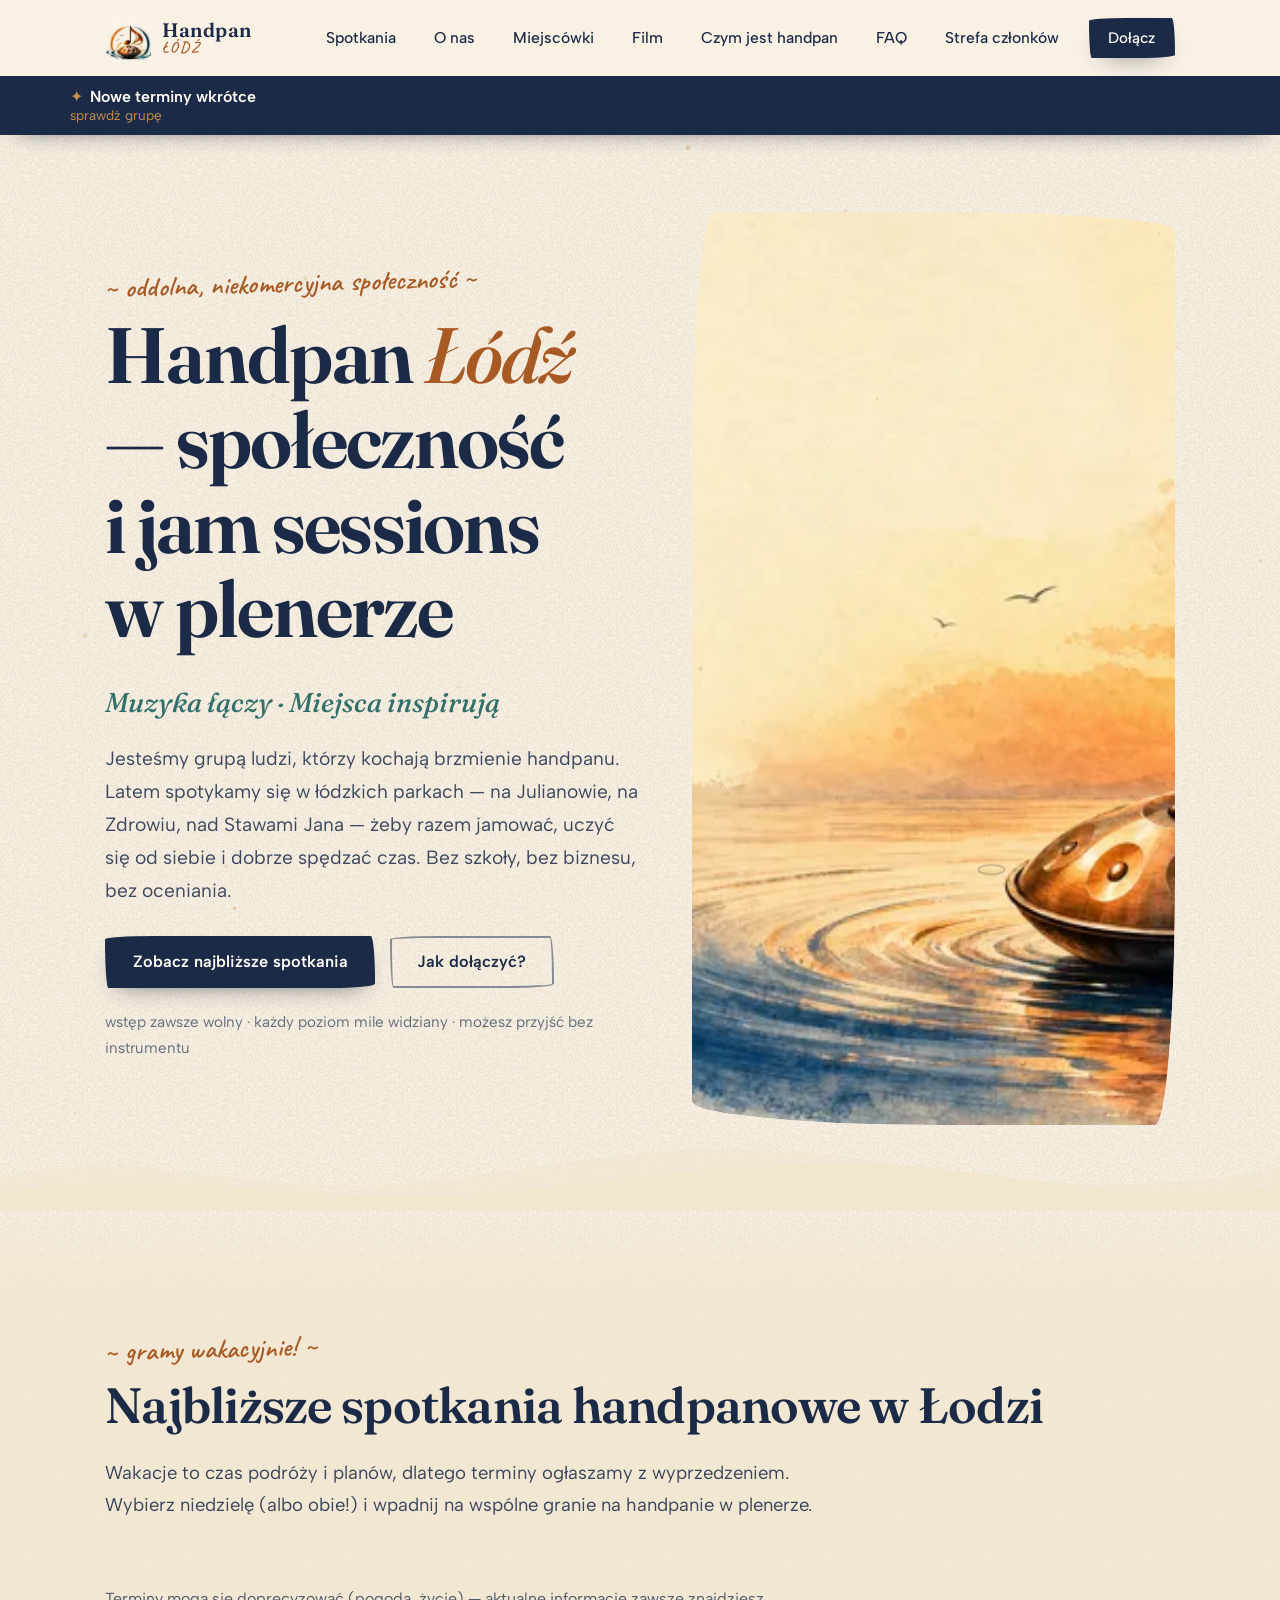
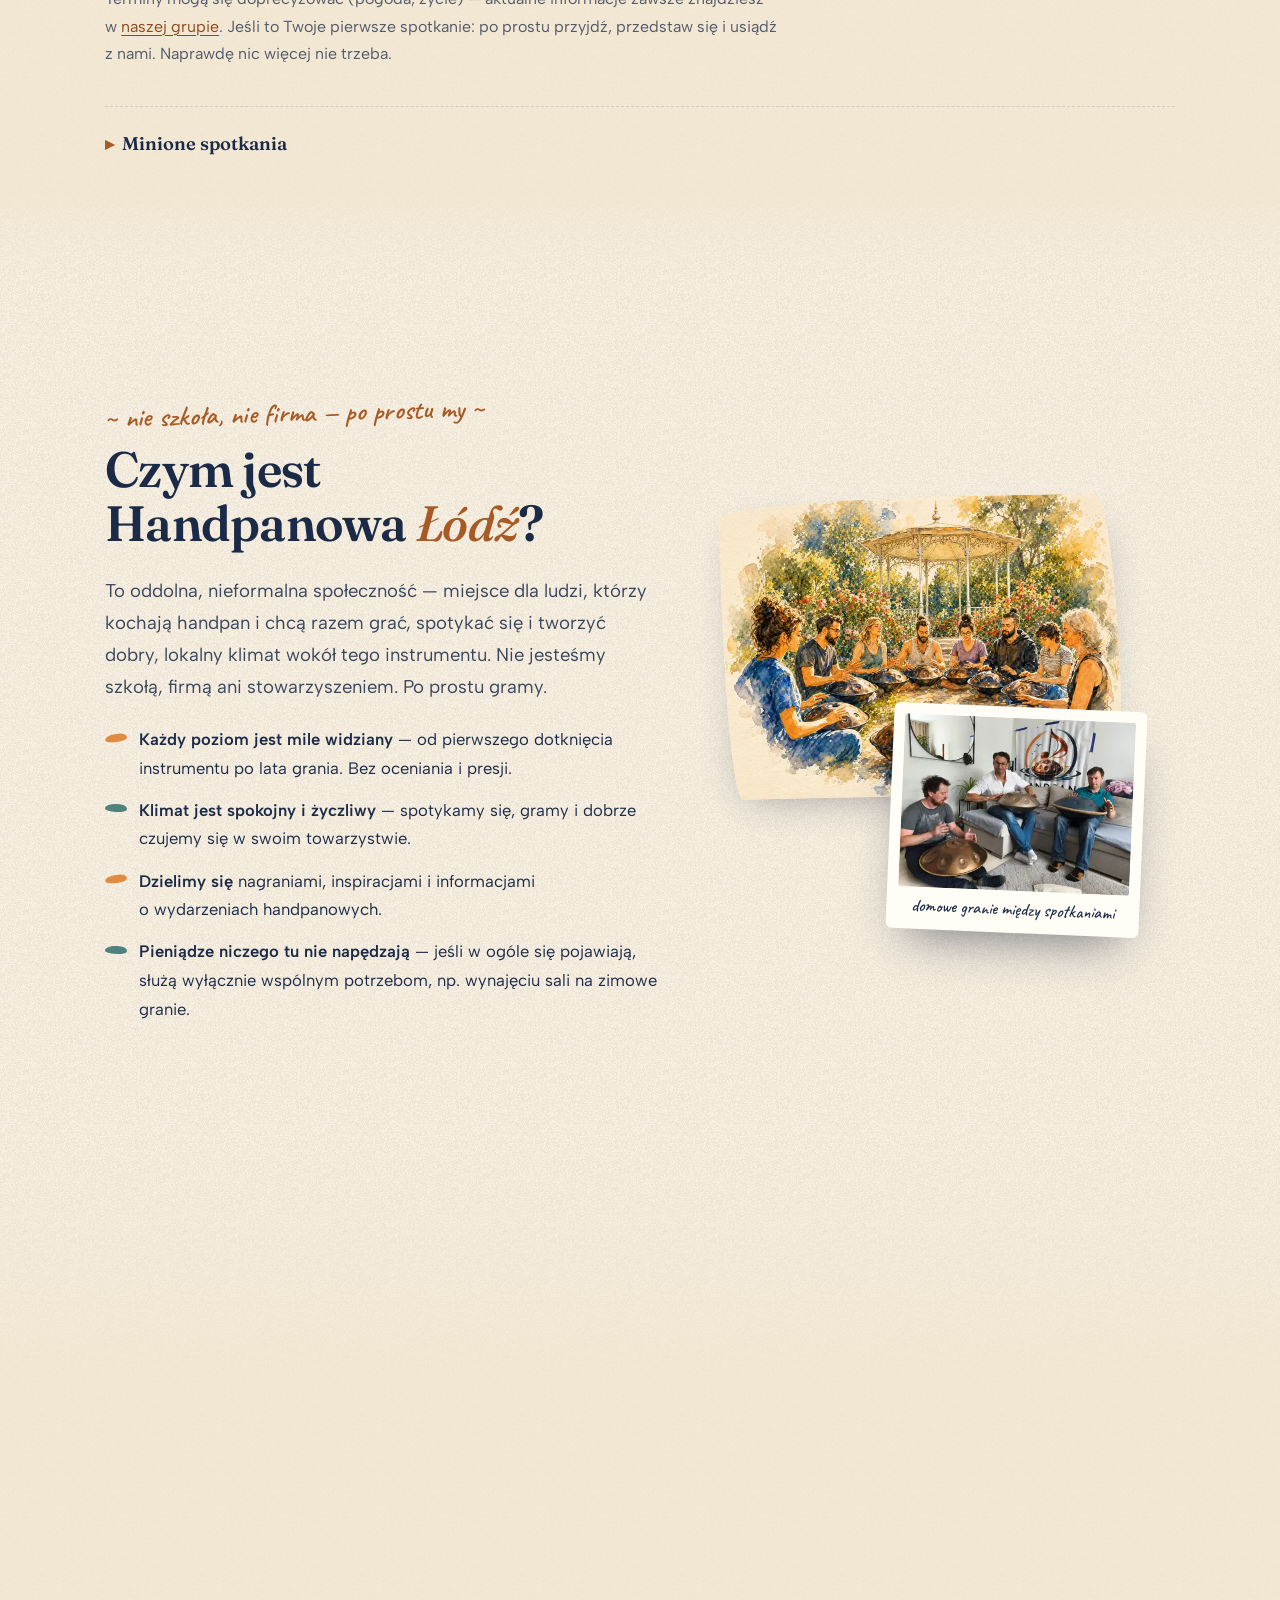
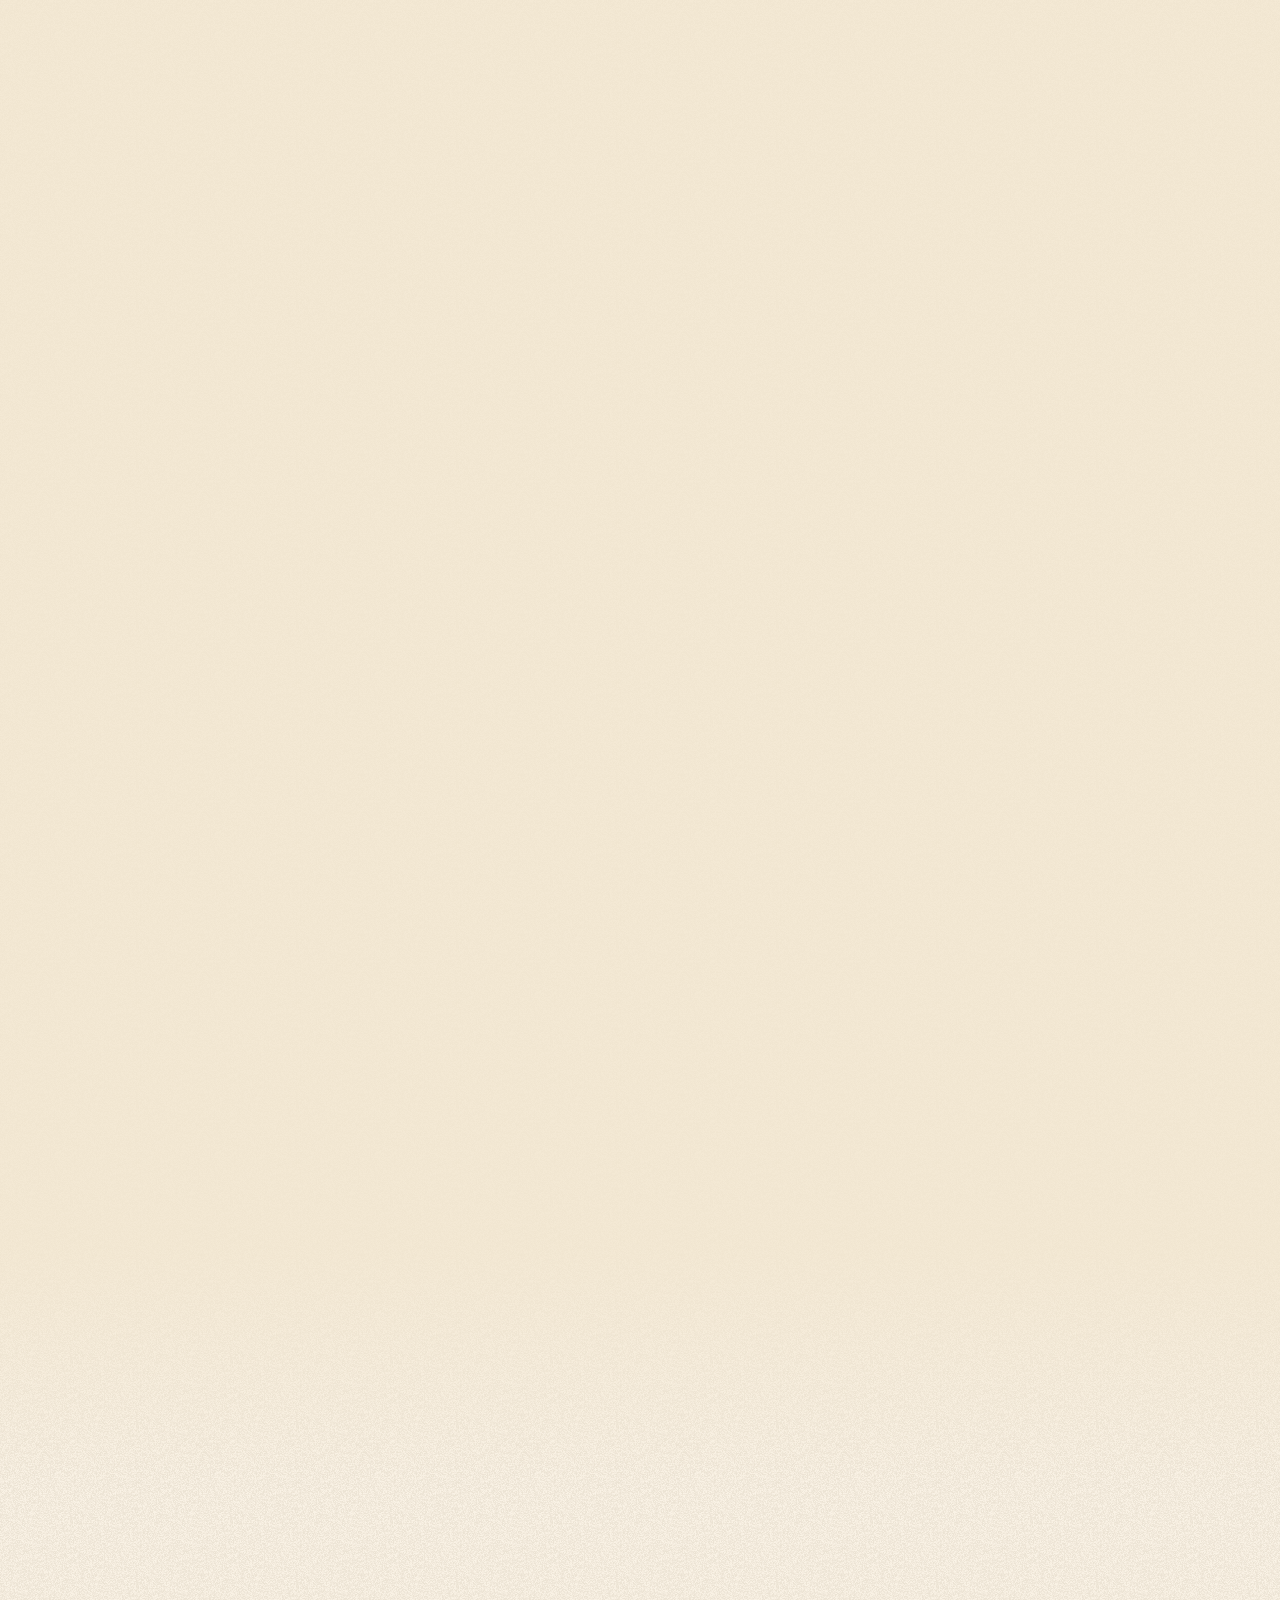
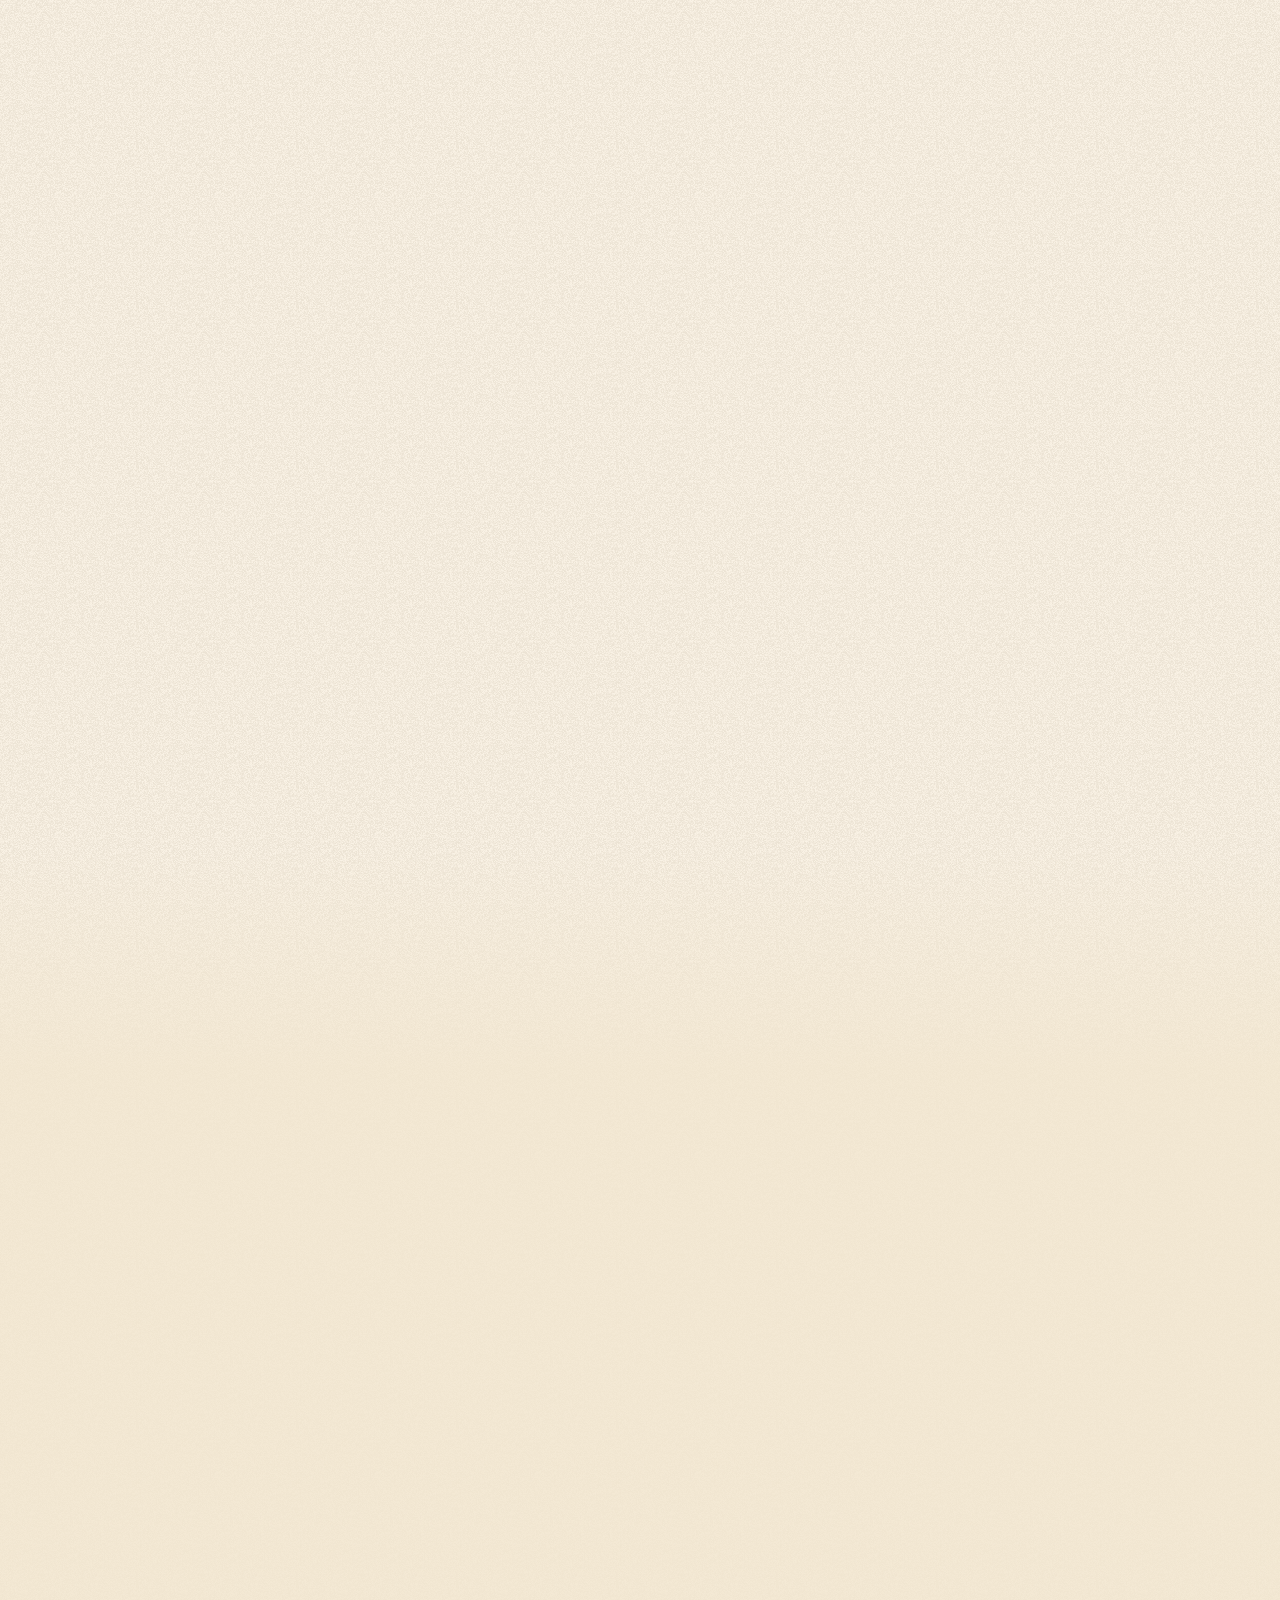
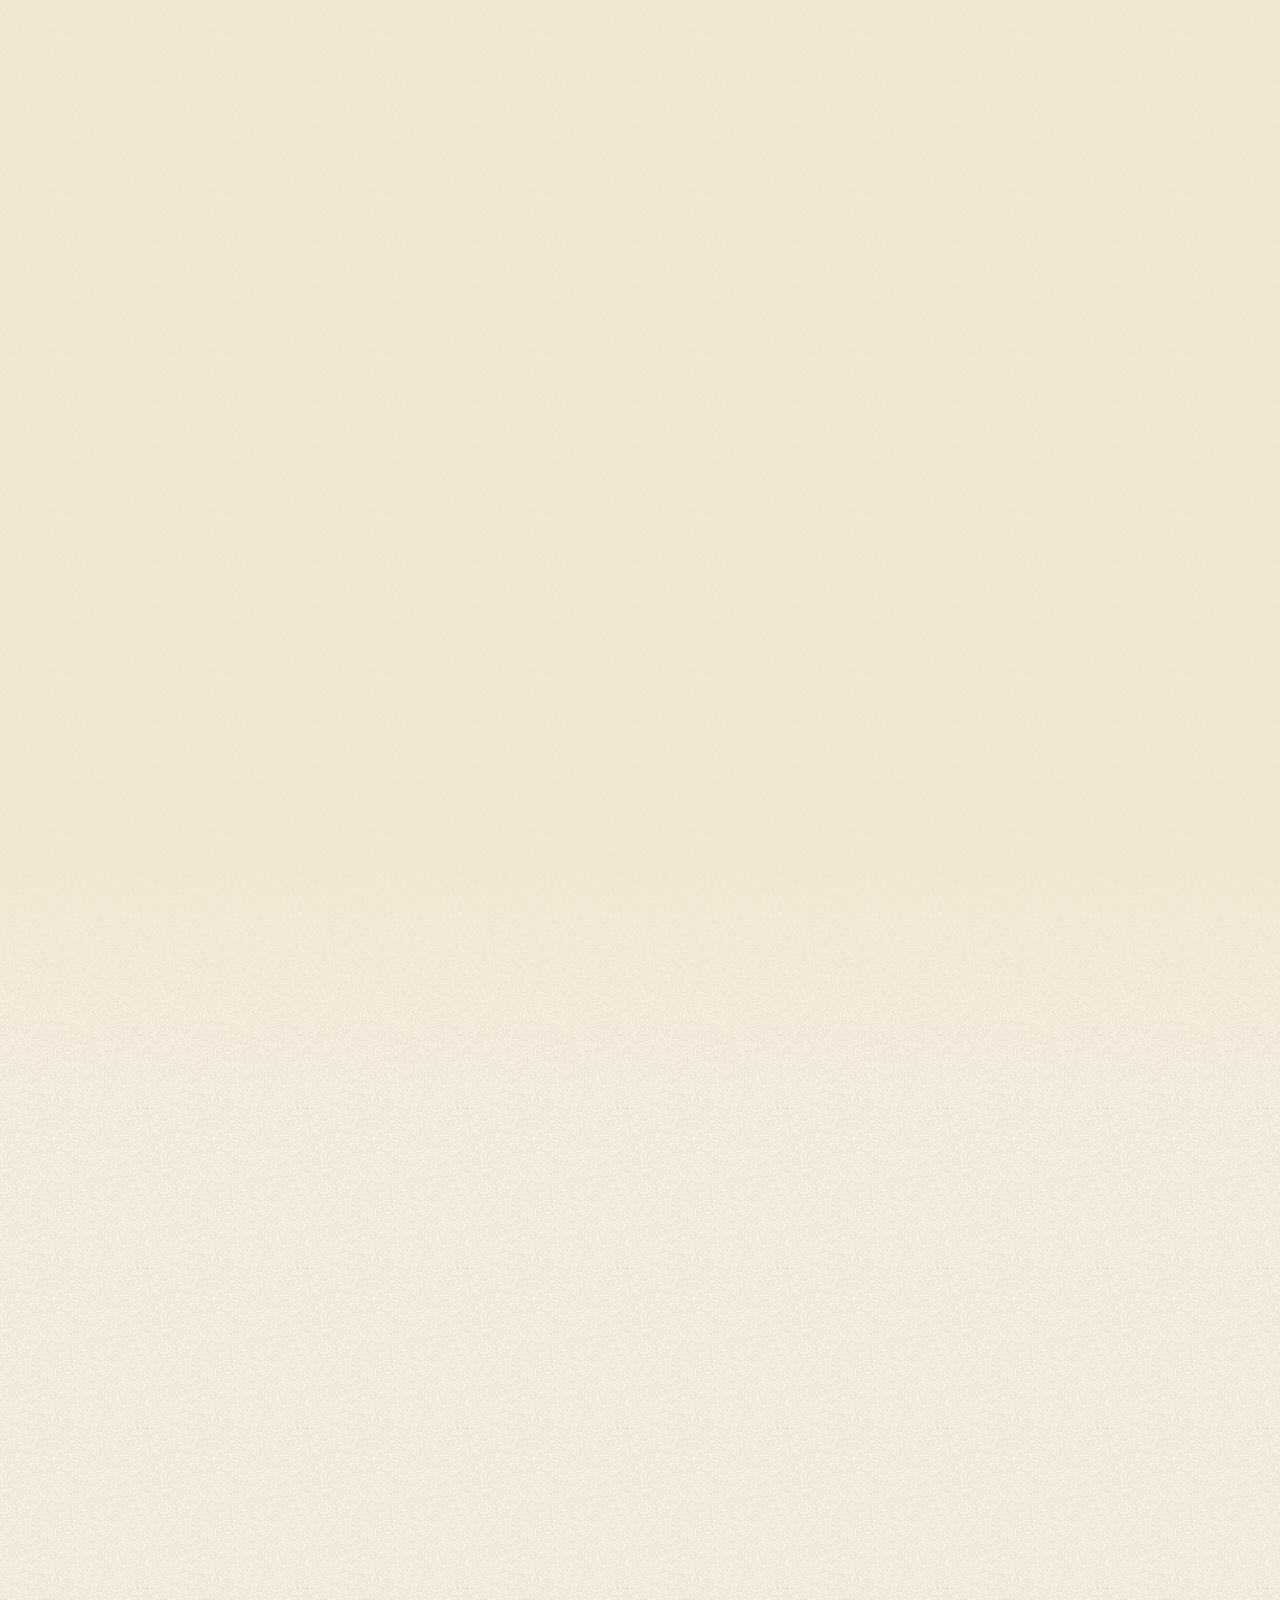
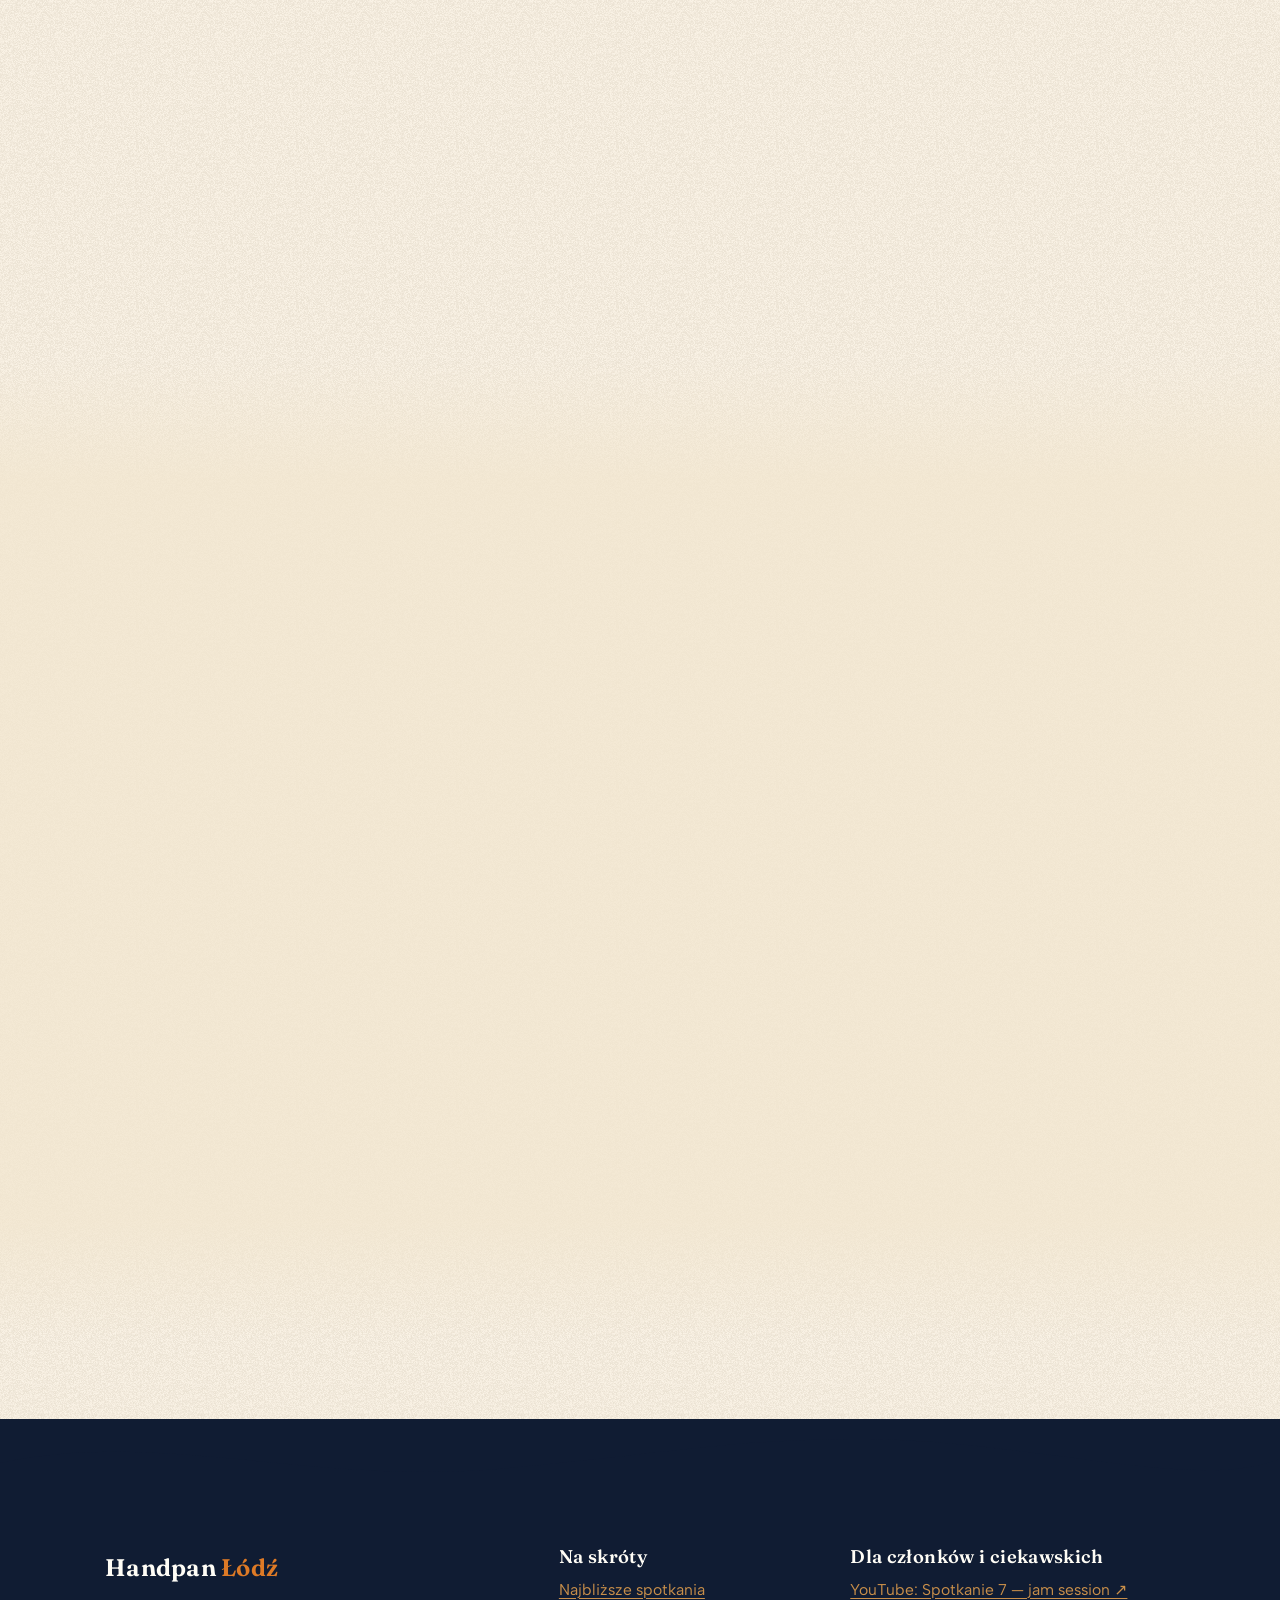
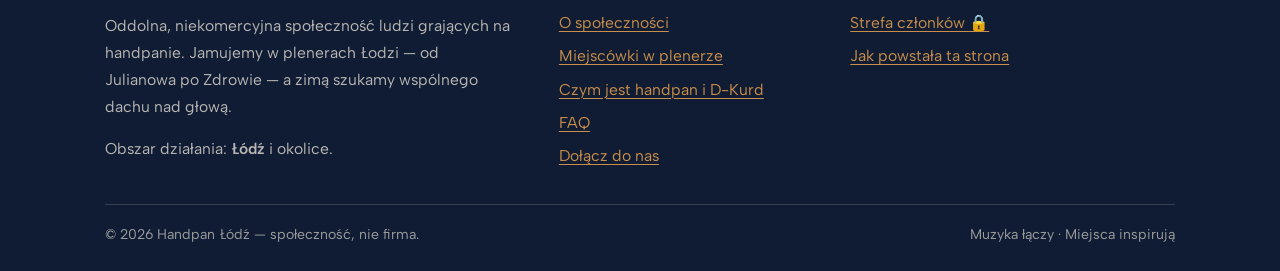
==== index.html @ 6b0fe224 "OG: nowa grafika podgladu z oryginalnym logo na tle akwareli Podglad linku pokazuje teraz oryginalne" ====
<!DOCTYPE html>
<html lang="pl">
<head>
  <meta charset="UTF-8">
  <meta name="viewport" content="width=device-width, initial-scale=1">
  <title>Handpan Łódź — jam sessions i spotkania w plenerze</title>
  <meta name="description" content="Oddolna społeczność handpanowa w Łodzi. Gramy w plenerze — Julianów, Zdrowie, Stawy Jana. Sprawdź terminy letnich spotkań i dołącz do jam session!">
  <link rel="canonical" href="https://handpanlodz.pl/">
  <meta name="theme-color" content="#FAF3E6">

  <!-- Open Graph / Twitter -->
  <meta property="og:type" content="website">
  <meta property="og:locale" content="pl_PL">
  <meta property="og:site_name" content="Handpan Łódź">
  <meta property="og:title" content="Handpan Łódź — jam sessions i spotkania w plenerze">
  <meta property="og:description" content="Oddolna społeczność ludzi grających na handpanie. Wspólne granie w łódzkich parkach — sprawdź terminy letnich spotkań i dołącz!">
  <meta property="og:url" content="https://handpanlodz.pl/">
  <meta property="og:image" content="https://handpanlodz.pl/zasoby/og-handpan-lodz.jpg">
  <meta property="og:image:width" content="1200">
  <meta property="og:image:height" content="630">
  <meta property="og:image:alt" content="Logo Handpan Łódź — nuta i handpan na wodzie w stylu akwareli. Napis: Handpan Łódź · Muzyka łączy · Miejsca inspirują.">
  <meta name="twitter:card" content="summary_large_image">
  <meta name="twitter:title" content="Handpan Łódź — jam sessions i spotkania w plenerze">
  <meta name="twitter:description" content="Oddolna społeczność ludzi grających na handpanie. Wspólne granie w łódzkich parkach — dołącz!">
  <meta name="twitter:image" content="https://handpanlodz.pl/zasoby/og-handpan-lodz.jpg">

  <!-- Favicony -->
  <link rel="icon" href="/favicon.ico" sizes="32x32">
  <link rel="icon" href="/zasoby/ikona-192.png" type="image/png" sizes="192x192">
  <link rel="apple-touch-icon" href="/zasoby/apple-touch-icon.png">
  <link rel="manifest" href="/site.webmanifest">

  <!-- Wydajność: preload LCP i kluczowych fontów -->
  <link rel="preload" as="font" type="font/woff2" href="/czcionki/fraunces-pl.woff2" crossorigin>
  <link rel="preload" as="font" type="font/woff2" href="/czcionki/albert-pl.woff2" crossorigin>
  <link rel="preload" as="image" href="/zasoby/hero-handpan-nad-woda-akwarela-1280.webp"
        imagesrcset="/zasoby/hero-handpan-nad-woda-akwarela-480.webp 480w, /zasoby/hero-handpan-nad-woda-akwarela-768.webp 768w, /zasoby/hero-handpan-nad-woda-akwarela-1280.webp 1280w, /zasoby/hero-handpan-nad-woda-akwarela-2048.webp 2048w"
        imagesizes="(max-width: 840px) 100vw, 46vw">

  <script>document.documentElement.classList.add('js')</script>
  <style data-zrodlo="style.css">@font-face{font-family:Fraunces;font-style:normal;font-weight:300 700;font-display:swap;src:url(/czcionki/fraunces-pl.woff2) format("woff2")}@font-face{font-family:Fraunces;font-style:italic;font-weight:300 700;font-display:swap;src:url(/czcionki/fraunces-pl-kursywa.woff2) format("woff2")}@font-face{font-family:Albert Sans;font-style:normal;font-weight:400 600;font-display:swap;src:url(/czcionki/albert-pl.woff2) format("woff2")}@font-face{font-family:Albert Sans;font-style:italic;font-weight:400;font-display:swap;src:url(/czcionki/albert-pl-kursywa.woff2) format("woff2")}@font-face{font-family:Caveat;font-style:normal;font-weight:500 600;font-display:swap;src:url(/czcionki/caveat-pl.woff2) format("woff2")}@font-face{font-family:Fraunces-zapas;src:local("Georgia");size-adjust:86%}@font-face{font-family:Albert-zapas;src:local("Arial");size-adjust:102%}@font-face{font-family:Caveat-zapas;src:local("Segoe Script");size-adjust:61%}:root{--papier:#FAF3E6;--papier-cien:#F2E6CF;--papier-jasny:#FFFDF6;--atrament:#1B2A47;--atrament-mgla:rgba(27,42,71,.14);--noc:#101C33;--miedz:#A85A24;--miedz-ciemna:#8C4A1C;--pomarancz:#DE7A26;--zloto:#C98F4A;--petrol:#33706B;--czerwien-stempla:#B23B2E;--tusz-txt:var(--atrament);--f-tytul:"Fraunces","Fraunces-zapas",Georgia,serif;--f-tekst:"Albert Sans","Albert-zapas",Arial,system-ui,sans-serif;--f-reczna:"Caveat","Caveat-zapas",cursive;--obrys-reczny:255px 22px 235px 18px / 18px 235px 22px 255px;--obrys-reczny-2:22px 245px 20px 250px / 250px 18px 245px 24px;--cien-karty:0 18px 44px -24px rgba(16,28,51,.45);--szer-tresci:1140px;--naglowek-h:76px;--pasek-h:3.7rem}*,*:before,*:after{box-sizing:border-box}html{-webkit-text-size-adjust:100%}@media(prefers-reduced-motion:no-preference){html{scroll-behavior:smooth}}body{margin:0;font-family:var(--f-tekst);font-size:1.0625rem;line-height:1.72;color:var(--tusz-txt);background-color:var(--papier);background-image:url(/zasoby/ziarno-papieru.webp);overflow-x:hidden}img{max-width:100%;height:auto;display:block}h1,h2,h3,h4{font-family:var(--f-tytul);font-weight:600;line-height:1.08;margin:0 0 .5em;color:var(--atrament);text-wrap:balance}p{margin:0 0 1em}a{color:var(--miedz-ciemna);text-decoration-thickness:.08em;text-underline-offset:.18em}a:hover{color:var(--miedz)}:focus-visible{outline:3px dashed var(--miedz);outline-offset:3px;border-radius:4px}::selection{background:var(--pomarancz);color:var(--papier-jasny)}.zawijka{max-width:var(--szer-tresci);margin-inline:auto;padding-inline:clamp(1.1rem,4vw,2.2rem)}.pomin-link{position:absolute;left:-999px;top:0;background:var(--atrament);color:var(--papier);padding:.7rem 1.2rem;z-index:200;border-radius:0 0 10px}.pomin-link:focus{left:0}.dopisek{font-family:var(--f-reczna);font-weight:600;font-size:clamp(1.35rem,2.6vw,1.7rem);color:var(--miedz);letter-spacing:.01em;display:inline-block;transform:rotate(-1.6deg);margin-bottom:.4rem}.dopisek:before{content:"~ "}.dopisek:after{content:" ~"}.tytul-sekcji{font-size:clamp(1.95rem,4.6vw,3.1rem);letter-spacing:-.015em}.tytul-sekcji em{font-style:italic;color:var(--miedz);font-weight:500}.wstep-sekcji{max-width:46rem;font-size:clamp(1.05rem,1.45vw,1.18rem);color:#1b2a47db}.sekcja{padding-block:clamp(4rem,9vw,7.5rem);position:relative;scroll-margin-top:calc(var(--naglowek-h) + var(--pasek-h) + 12px)}.sekcja--dalej{content-visibility:auto;contain-intrinsic-size:auto 1200px}.sekcja--przyciemniona{background:linear-gradient(180deg,#f2e6cf00,#f2e6cfbf 12% 88%,#f2e6cf00)}.przycisk{display:inline-flex;align-items:center;gap:.55rem;font-family:var(--f-tekst);font-weight:600;font-size:1.02rem;line-height:1.2;padding:.9rem 1.6rem;border-radius:var(--obrys-reczny);background:var(--atrament);color:var(--papier-jasny);border:2px solid var(--atrament);text-decoration:none;box-shadow:0 10px 24px -14px #101c33b3;transition:transform .18s ease,box-shadow .18s ease,background .18s ease}.przycisk:hover{background:var(--noc);color:var(--papier-jasny);transform:translateY(-2px) rotate(-.4deg);box-shadow:0 16px 30px -14px #101c33bf}.przycisk:active{transform:translateY(0)}.przycisk--cichy{background:transparent;color:var(--atrament);border:2px solid rgba(27,42,71,.5);box-shadow:none}.przycisk--cichy:hover{background:#1b2a470f;color:var(--atrament)}.przycisk--miedz{background:var(--miedz);border-color:var(--miedz)}.przycisk--miedz:hover{background:var(--miedz-ciemna)}.naglowek{position:sticky;top:0;z-index:100;height:var(--naglowek-h);background:#faf3e6db;backdrop-filter:blur(9px);-webkit-backdrop-filter:blur(9px);border-bottom:1px solid rgba(27,42,71,0);transition:border-color .25s ease,box-shadow .25s ease}.naglowek.przewinieto{border-bottom-color:var(--atrament-mgla);box-shadow:0 10px 30px -22px #101c3380}.naglowek__wnetrze{display:flex;align-items:center;gap:1.2rem;height:var(--naglowek-h)}.znak{display:flex;align-items:center;gap:.65rem;text-decoration:none;color:var(--atrament);margin-right:auto}.znak img{width:46px;height:46px;mix-blend-mode:multiply}.znak__napis{font-family:var(--f-tytul);font-weight:600;font-size:1.22rem;letter-spacing:.02em;line-height:1}.znak__napis small{display:block;font-family:var(--f-reczna);font-weight:600;font-size:.95rem;color:var(--miedz);letter-spacing:.14em;text-transform:uppercase}.nawigacja ul{display:flex;gap:clamp(.4rem,1.6vw,1.35rem);list-style:none;margin:0;padding:0;align-items:center}.nawigacja a{font-weight:500;font-size:.98rem;text-decoration:none;color:var(--atrament);padding:.45rem .55rem;border-radius:8px}.nawigacja a:hover{color:var(--miedz-ciemna);background:#a85a2414}.nawigacja a.przycisk{padding:.55rem 1.1rem;font-size:.95rem;color:var(--papier-jasny);border-radius:var(--obrys-reczny)}.nawigacja a.przycisk:hover{color:var(--papier-jasny);background:var(--noc)}.przelacznik-menu{display:none;background:none;border:2px solid rgba(27,42,71,.4);border-radius:10px;padding:.45rem .6rem;color:var(--atrament);font:inherit;cursor:pointer}@media(max-width:920px){.przelacznik-menu{display:inline-flex;align-items:center;gap:.4rem}.nawigacja{position:absolute;top:var(--naglowek-h);left:0;right:0;background:var(--papier-jasny);border-bottom:1px solid var(--atrament-mgla);box-shadow:0 24px 40px -28px #101c3380;display:none;padding:1rem 1.4rem 1.4rem}.nawigacja.otwarta{display:block}.nawigacja ul{flex-direction:column;align-items:stretch;gap:.15rem}.nawigacja a{display:block;padding:.7rem .6rem;font-size:1.05rem}.nawigacja .przycisk{justify-content:center;margin-top:.6rem}}.hero{position:relative;overflow:clip;padding-block:clamp(2.5rem,6vw,5rem) 0;min-height:calc(92svh - var(--naglowek-h))}.hero__siatka{display:grid;grid-template-columns:minmax(0,10fr) minmax(0,9fr);gap:clamp(1.5rem,4vw,3.5rem);align-items:center}.hero__tekst{position:relative;z-index:3;padding-block:clamp(1rem,4vw,3rem)}.hero h1{font-size:clamp(2.7rem,6.4vw,4.9rem);font-weight:640;letter-spacing:-.022em;margin-bottom:.35em}.hero h1 .lokalizacja{color:var(--miedz);font-style:italic;font-weight:520}.hero__haslo{font-family:var(--f-tytul);font-style:italic;font-weight:480;font-size:clamp(1.25rem,2.4vw,1.7rem);color:var(--petrol);margin-bottom:1rem}.hero__opis{max-width:34rem;font-size:clamp(1.05rem,1.5vw,1.2rem);color:#1b2a47d9}.hero__akcje{display:flex;flex-wrap:wrap;gap:.9rem;margin-top:1.8rem}.hero__drobiazg{margin-top:1.3rem;font-size:.95rem;color:#1b2a47a8}.hero__obraz{position:relative;z-index:1;align-self:stretch;min-height:340px}.hero__obraz img{width:100%;height:100%;object-fit:cover;object-position:center;border-radius:var(--obrys-reczny-2);-webkit-mask-image:radial-gradient(140% 120% at 40% 45%,#000 62%,transparent 98%);mask-image:radial-gradient(140% 120% at 40% 45%,#000 62%,transparent 98%)}.hero__obraz video{position:absolute;inset:0;width:100%;height:100%;object-fit:cover;object-position:center;border-radius:var(--obrys-reczny-2);-webkit-mask-image:radial-gradient(140% 120% at 40% 45%,#000 62%,transparent 98%);mask-image:radial-gradient(140% 120% at 40% 45%,#000 62%,transparent 98%)}.hero__fale,.hero__pyl{position:absolute;inset:0;width:100%;height:100%;pointer-events:none}.hero__fale,.hero__pyl{z-index:2}@media(max-width:840px){.hero{min-height:0}.hero__siatka{grid-template-columns:1fr}.hero__obraz{min-height:280px;order:2;margin-inline:-6%}.hero__tekst{order:1}}.rozdzielacz{display:block;width:100%;height:clamp(42px,7vw,86px);color:var(--papier-cien)}.rozdzielacz--odwrocony{transform:scaleY(-1)}.bilety{display:grid;grid-template-columns:repeat(auto-fit,minmax(min(21rem,100%),1fr));gap:clamp(1.2rem,3vw,2rem);margin-top:2.4rem;max-width:56rem}.bilet{position:relative;background:var(--papier-jasny);border:1.5px solid rgba(27,42,71,.22);border-radius:var(--obrys-reczny-2);padding:1.7rem 1.7rem 1.5rem;box-shadow:var(--cien-karty);transform:rotate(-.5deg)}.bilet:nth-child(2n){transform:rotate(.6deg)}.bilet__stempel{position:absolute;top:-1rem;right:1.1rem;font-family:var(--f-reczna);font-weight:600;font-size:1.06rem;line-height:1.05;color:var(--czerwien-stempla);border:2px solid currentColor;border-radius:50%;width:4.6rem;height:4.6rem;display:grid;place-content:center;text-align:center;transform:rotate(8deg);background:#fffdf6eb;box-shadow:0 6px 14px -8px #101c3366}.bilet__data{display:flex;align-items:baseline;gap:.7rem;flex-wrap:wrap}.bilet__dzien{font-family:var(--f-tytul);font-weight:640;font-size:clamp(2.5rem,5vw,3.3rem);letter-spacing:-.02em;color:var(--atrament);line-height:1}.bilet__miesiac{font-family:var(--f-reczna);font-weight:600;font-size:1.5rem;color:var(--miedz)}.bilet__meta{margin:.7rem 0 0;padding:0;list-style:none;display:grid;gap:.35rem;font-size:1rem}.bilet__meta li{display:flex;gap:.55rem;align-items:baseline}.bilet__meta .etykieta{font-weight:600;color:var(--petrol);min-width:4.6rem;font-size:.86rem;text-transform:uppercase;letter-spacing:.08em}.zetony{display:flex;flex-wrap:wrap;gap:.4rem;margin-top:1rem}.zetony span{font-size:.86rem;font-weight:500;color:var(--atrament);background:#33706b1f;border:1px solid rgba(51,112,107,.3);padding:.22rem .7rem;border-radius:999px}.bilet__akcje{margin-top:1.2rem;display:flex;gap:.8rem;flex-wrap:wrap;align-items:center}.bilet__akcje a{font-size:.95rem}.bilet__akcje-mapa{display:inline-flex;align-items:center;gap:.25rem}.bilet__mapa{font-weight:600;color:var(--miedz-ciemna);text-decoration:underline;text-underline-offset:2px}.bilet--najblizsze{border-color:var(--pomarancz);border-width:2px;background:linear-gradient(180deg,#FFF7EC,var(--papier-jasny) 62%);box-shadow:0 22px 50px -24px #de7a2699,0 0 0 4px #de7a261f}.bilet--minione{filter:grayscale(.35) opacity(.72)}.bilet__odznaka{position:absolute;top:-.85rem;left:1.1rem;z-index:2;font-family:var(--f-tekst);font-weight:600;font-size:.72rem;letter-spacing:.08em;text-transform:uppercase;color:#fffdf6;background:var(--pomarancz);padding:.32rem .72rem;border-radius:999px;box-shadow:0 8px 16px -10px #de7a26cc;transform:rotate(-2deg);white-space:nowrap}.bilet__odznaka--kolejne{background:transparent;color:var(--petrol);border:1.5px solid rgba(51,112,107,.5);box-shadow:none}.bilet__odznaka--minione{background:transparent;color:#1b2a4799;border:1.5px solid rgba(27,42,71,.3);box-shadow:none}.uwaga-spotkan{margin-top:1.6rem;font-size:1rem;color:#1b2a47bf;max-width:44rem}.pasek-odliczania{position:sticky;top:var(--naglowek-h);z-index:99;display:block;min-height:var(--pasek-h);padding:.4rem clamp(.7rem,3vw,1.4rem);background:var(--atrament);color:var(--papier-jasny);font-family:var(--f-tekst);line-height:1.15;text-decoration:none;overflow:hidden;box-shadow:0 10px 24px -18px #101c33e6}.pasek-odliczania:hover,.pasek-odliczania:focus-visible{background:var(--noc);color:var(--papier-jasny)}.pasek-odliczania__wnetrze{max-width:var(--szer-tresci);margin-inline:auto;min-height:calc(var(--pasek-h) - .8rem);display:flex;align-items:center;justify-content:space-between;gap:clamp(.6rem,2vw,1.4rem)}.pasek-odliczania__info{display:flex;flex-direction:column;gap:.08rem;min-width:0}.pasek-odliczania__tytul{display:flex;align-items:center;gap:.4rem;font-weight:600;font-size:clamp(.84rem,2.4vw,1rem);white-space:nowrap;overflow:hidden;text-overflow:ellipsis}.pasek-odliczania__ikona{flex:none;color:var(--zloto);font-style:normal}.pasek-odliczania__label{overflow:hidden;text-overflow:ellipsis}.pasek-odliczania__data{font-size:clamp(.72rem,1.9vw,.85rem);color:var(--zloto);white-space:nowrap;overflow:hidden;text-overflow:ellipsis}.pasek-odliczania__kafelki{display:flex;gap:clamp(.3rem,1.2vw,.5rem);flex:none}.pasek-odliczania .kafel{background:var(--papier-jasny);border-radius:7px;padding:.26rem .5rem;min-width:2.85rem;display:flex;flex-direction:column;align-items:center;line-height:1}.pasek-odliczania .kafel__num{font-weight:640;font-size:clamp(1.1rem,3.2vw,1.4rem);color:var(--atrament);font-variant-numeric:tabular-nums;font-feature-settings:"tnum"}.pasek-odliczania .kafel small{font-size:.66rem;color:var(--miedz-ciemna);margin-top:.15rem;letter-spacing:.02em}.pasek-odliczania .kafel .krotki{display:none}.pasek-odliczania--trwa{background:var(--petrol)}.pasek-odliczania--trwa .pasek-odliczania__data,.pasek-odliczania--trwa .pasek-odliczania__ikona{color:var(--papier-jasny)}@media(max-width:520px){.pasek-odliczania .kafel .pelny{display:none}.pasek-odliczania .kafel .krotki{display:inline}.pasek-odliczania .kafel{min-width:2.5rem;padding:.22rem .32rem}}.archiwum-spotkan{margin-top:2.4rem;border-top:1px dashed var(--atrament-mgla);padding-top:1.3rem}.archiwum-spotkan__naglowek{cursor:pointer;font-family:var(--f-tytul);font-weight:600;font-size:1.15rem;color:var(--atrament);list-style:none;display:inline-flex;align-items:center;gap:.5rem}.archiwum-spotkan__naglowek::-webkit-details-marker{display:none}.archiwum-spotkan__naglowek:before{content:"\25b8";color:var(--miedz);transition:transform .2s}.archiwum-spotkan[open] .archiwum-spotkan__naglowek:before{transform:rotate(90deg)}.bilety--archiwum{margin-top:1.6rem}.o-nas__siatka{display:grid;grid-template-columns:minmax(0,11fr) minmax(0,9fr);gap:clamp(2rem,5vw,4rem);align-items:center}.kolaz{position:relative;min-height:420px}.kolaz__akwarela{width:88%;border-radius:var(--obrys-reczny);box-shadow:var(--cien-karty);transform:rotate(-1.2deg)}.kolaz__zdjecie{position:absolute;right:-2%;bottom:-8%;width:56%;background:var(--papier-jasny);padding:.7rem .7rem 2.6rem;border-radius:6px;box-shadow:0 24px 50px -20px #101c338c;transform:rotate(2.4deg)}.kolaz__zdjecie img{border-radius:3px}.kolaz__zdjecie figcaption{font-family:var(--f-reczna);font-weight:500;font-size:1.12rem;color:var(--atrament);text-align:center;margin-top:.55rem;position:absolute;inset-inline:0;bottom:.5rem}.lista-prawd{list-style:none;margin:1.4rem 0 0;padding:0;display:grid;gap:.85rem;max-width:36rem}.lista-prawd li{position:relative;padding-left:2.1rem;font-size:1.04rem}.lista-prawd li strong{color:var(--atrament)}.lista-prawd li:before{content:"";position:absolute;left:0;top:.52em;width:1.35rem;height:.5rem;background:var(--pomarancz);border-radius:60% 40% 55% 45%/70% 55% 45% 40%;transform:rotate(-6deg);opacity:.85}.lista-prawd li:nth-child(2n):before{background:var(--petrol);transform:rotate(4deg)}@media(max-width:840px){.o-nas__siatka{grid-template-columns:1fr}.kolaz{min-height:0;margin-top:1rem;margin-bottom:2.5rem}}.miejscowki-siatka{display:grid;grid-template-columns:repeat(auto-fill,minmax(min(19rem,100%),1fr));gap:clamp(1.2rem,2.6vw,1.8rem);margin-top:2.4rem}.karta-miejscowki{background:var(--papier-jasny);border:1.5px solid rgba(27,42,71,.18);border-radius:var(--obrys-reczny-2);overflow:hidden;box-shadow:var(--cien-karty);display:flex;flex-direction:column}.karta-miejscowki__kadr{position:relative;aspect-ratio:4/3;overflow:hidden}.karta-miejscowki__kadr img{width:100%;height:100%;object-fit:cover;transition:transform .5s ease}.karta-miejscowki:hover .karta-miejscowki__kadr img{transform:scale(1.045)}.karta-miejscowki__pin{position:absolute;top:.8rem;left:.8rem;width:2.3rem;height:2.3rem;border-radius:50% 50% 50% 4px;display:grid;place-content:center;color:#fff;font-weight:600;font-size:1.05rem;font-family:var(--f-tytul);transform:rotate(-8deg);box-shadow:0 8px 16px -8px #101c3399}.karta-miejscowki__tresc{padding:1.1rem 1.25rem 1.25rem;display:flex;flex-direction:column;gap:.3rem;flex:1}.karta-miejscowki h3{font-size:1.32rem;margin-bottom:.1rem}.karta-miejscowki__adres{font-size:.97rem;color:#1b2a47c7;margin:0}.karta-miejscowki__dzielnica{font-family:var(--f-reczna);font-weight:600;font-size:1.06rem;color:var(--petrol)}.karta-miejscowki__mapa{margin-top:auto;padding-top:.7rem;font-size:.94rem;font-weight:600}.pin--1{background:var(--czerwien-stempla)}.pin--2{background:var(--pomarancz)}.pin--3{background:var(--petrol)}.pin--4{background:#7a4e8c}.pin--5{background:var(--miedz)}.pin--6{background:#2e5e8c}.pin--7{background:#4c7a54}.fasada-yt{position:relative;display:block;width:100%;aspect-ratio:16/9;border:0;padding:0;cursor:pointer;border-radius:var(--obrys-reczny-2);overflow:hidden;box-shadow:var(--cien-karty);background:var(--noc)}.fasada-yt img{width:100%;height:100%;object-fit:cover;opacity:.92}.fasada-yt:after{content:"";position:absolute;inset:0;background:linear-gradient(180deg,#101c3300 55%,#101c338c)}.fasada-yt__play{position:absolute;inset:0;margin:auto;width:5.4rem;height:5.4rem;z-index:2;background:#faf3e6f0;border-radius:50%;display:grid;place-content:center;box-shadow:0 18px 40px -12px #101c33cc;transition:transform .2s ease,background .2s ease}.fasada-yt:hover .fasada-yt__play{transform:scale(1.07);background:var(--papier-jasny)}.fasada-yt__play svg{width:2rem;height:2rem;fill:var(--miedz-ciemna);margin-left:.3rem}.fasada-yt__tytul{position:absolute;left:1.2rem;bottom:1rem;z-index:2;color:var(--papier-jasny);font-family:var(--f-reczna);font-weight:600;font-size:1.3rem;text-shadow:0 2px 10px rgba(16,28,51,.7)}.film-oprawa{max-width:56rem;margin-top:2.2rem}.film-oprawa iframe{width:100%;aspect-ratio:16/9;border:0;border-radius:var(--obrys-reczny-2);box-shadow:var(--cien-karty)}.handpan-siatka{display:grid;grid-template-columns:minmax(0,10fr) minmax(0,9fr);gap:clamp(2rem,5vw,4rem);align-items:center;margin-top:1.5rem}.instrument{position:relative;max-width:520px;margin-inline:auto;width:100%}.instrument svg{width:100%;height:auto;display:block;filter:drop-shadow(0 30px 40px rgba(16,28,51,.35))}.instrument .pole{cursor:pointer;transition:filter .15s ease}.instrument .membrana{filter:url(#cien-pola)}.instrument .pole:hover ellipse.membrana,.instrument .pole:focus-visible ellipse.membrana{filter:brightness(1.18)}.instrument .pole:focus-visible{outline:none}.instrument .pole:focus-visible ellipse.membrana{stroke:var(--pomarancz);stroke-width:3}.instrument text{font-family:var(--f-tekst);font-weight:600;fill:#f6e7c8;pointer-events:none}.instrument .fala-dzwieku{fill:none;stroke:#f2c186;stroke-width:2.4;opacity:0}.podpis-instrumentu{text-align:center;margin-top:1rem;font-family:var(--f-reczna);font-weight:600;font-size:1.35rem;color:var(--miedz)}.sklad-skali{display:flex;flex-wrap:wrap;gap:.45rem;margin-top:1.1rem}.sklad-skali span{font-family:var(--f-tytul);font-weight:600;font-size:1rem;background:#1b2a4714;border:1px solid rgba(27,42,71,.25);color:var(--atrament);border-radius:10px;padding:.25rem .65rem}.sklad-skali span.ding{background:var(--atrament);color:var(--papier-jasny)}@media(max-width:840px){.handpan-siatka{grid-template-columns:1fr}}.akordy{margin-top:clamp(2.6rem,6vw,4rem);border-top:1px solid var(--atrament-mgla);padding-top:clamp(2rem,4vw,2.8rem)}.akordy__tytul{font-size:clamp(1.5rem,3.6vw,2rem);margin:0 0 .5rem}.akordy__wstep{max-width:64ch;margin:0 0 1.8rem}.akordy-siatka{display:grid;grid-template-columns:repeat(auto-fill,minmax(min(11.5rem,100%),1fr));gap:clamp(1rem,2.4vw,1.5rem)}.karta-akordu{margin:0;background:var(--papier-jasny);border:1.5px solid rgba(27,42,71,.18);border-radius:16px;box-shadow:var(--cien-karty);padding:1rem 1rem 1.15rem;display:flex;flex-direction:column;align-items:center;text-align:center}.karta-akordu svg{width:100%;max-width:188px;height:auto;display:block;filter:drop-shadow(0 14px 22px rgba(16,28,51,.28))}.karta-akordu .pak circle{fill:#f6e7c81f;stroke:#f6e7c847;stroke-width:1.5}.karta-akordu .pak text{font-family:var(--f-tekst);font-weight:600;font-size:12px;fill:#f6e7c8;opacity:.6;text-anchor:middle}.karta-akordu .pak--ding text{font-size:13px;opacity:.5}.karta-akordu .akord-akt circle{fill:var(--pomarancz);stroke:#f6e7c8;stroke-width:2}.karta-akordu .akord-akt text{fill:#fffdf6;opacity:1}.karta-akordu figcaption{margin-top:.75rem;display:flex;flex-direction:column;gap:.12rem}.karta-akordu__nazwa{font-family:var(--f-tytul);font-weight:600;font-size:1.3rem;color:var(--atrament)}.karta-akordu__nuty{font-family:var(--f-tytul);font-weight:600;color:var(--miedz);font-size:1.02rem;letter-spacing:.02em}.karta-akordu__typ{font-family:var(--f-reczna);font-weight:600;color:var(--petrol);font-size:1.04rem;line-height:1.25}.akordy__zrodlo{margin-top:1.5rem;font-size:.94rem;color:#1b2a47b8}.zasady-siatka{display:grid;grid-template-columns:minmax(0,1fr) minmax(0,1fr);gap:clamp(2rem,5vw,4rem);align-items:start}.lista-zasad{list-style:none;margin:1.2rem 0 0;padding:0;display:grid;gap:.8rem}.lista-zasad li{position:relative;padding-left:2.1rem;font-size:1.02rem}.lista-zasad li:before{content:"";position:absolute;left:.1rem;top:.5em;width:.55rem;height:.55rem;border-radius:50%;background:var(--zloto);box-shadow:0 0 0 4px #c98f4a40}.panel-dolacz{background:linear-gradient(160deg,var(--atrament) 0%,var(--noc) 100%);color:var(--papier);border-radius:var(--obrys-reczny);padding:clamp(1.8rem,4vw,2.8rem);box-shadow:var(--cien-karty);position:relative;overflow:hidden}.panel-dolacz:before{content:"";position:absolute;inset:-40% -30% auto auto;width:26rem;height:26rem;border-radius:50%;background:radial-gradient(circle,#de7a2659,#de7a2600 70%);pointer-events:none}.panel-dolacz h3{color:var(--papier-jasny);font-size:clamp(1.6rem,3vw,2.2rem)}.panel-dolacz .dopisek{color:var(--zloto)}.panel-dolacz p{color:#faf3e6e0}.panel-dolacz .przycisk{background:var(--pomarancz);border-color:var(--pomarancz);color:#231204;font-weight:600}.panel-dolacz .przycisk:hover{background:#e98a38;border-color:#e98a38}.teaser-strefy{margin-top:1.6rem;padding-top:1.4rem;border-top:1px dashed rgba(250,243,230,.35);display:flex;gap:1rem;align-items:flex-start}.teaser-strefy svg{flex:0 0 2rem;width:2rem;height:2rem;fill:none;stroke:var(--zloto);stroke-width:1.6}.teaser-strefy a{color:var(--zloto)}@media(max-width:840px){.zasady-siatka{grid-template-columns:1fr}}.pytania{max-width:50rem;margin-top:2rem;display:grid;gap:.8rem}.pytania details{background:var(--papier-jasny);border:1.5px solid rgba(27,42,71,.18);border-radius:16px;box-shadow:0 10px 26px -20px #101c3380;overflow:hidden}.pytania summary{cursor:pointer;list-style:none;display:flex;align-items:center;gap:.9rem;padding:1.05rem 1.3rem;font-weight:600;font-size:1.06rem;color:var(--atrament)}.pytania summary::-webkit-details-marker{display:none}.pytania summary:after{content:"+";margin-left:auto;font-family:var(--f-tytul);font-size:1.5rem;color:var(--miedz);transition:transform .25s ease;line-height:1}.pytania details[open] summary:after{transform:rotate(45deg)}.pytania details p{padding:0 1.3rem 1.2rem;margin:0;color:#1b2a47d9}.pytania details[open]{border-color:#a85a2473}.stopka{background:var(--noc);color:#faf3e6d1;margin-top:clamp(3rem,7vw,5rem);position:relative}.stopka a{color:var(--zloto)}.stopka a:hover{color:#e0b575}.stopka__fala{display:block;width:100%;height:clamp(40px,6vw,72px);color:var(--noc);margin-bottom:-1px;background:transparent}.stopka__siatka{display:grid;grid-template-columns:minmax(0,5fr) minmax(0,3fr) minmax(0,4fr);gap:clamp(1.6rem,4vw,3rem);padding-block:clamp(2.4rem,5vw,3.6rem) 1.6rem}.stopka h2,.stopka h3{color:var(--papier-jasny);font-size:1.15rem;letter-spacing:.02em}.stopka ul{list-style:none;margin:0;padding:0;display:grid;gap:.4rem;font-size:.98rem}.stopka__znak{font-family:var(--f-tytul);font-weight:640;font-size:1.5rem;color:var(--papier-jasny);letter-spacing:.01em}.stopka__znak span{color:var(--pomarancz)}.stopka__opis{font-size:.98rem;max-width:26rem;color:#faf3e6b8}.stopka__dol{border-top:1px solid rgba(250,243,230,.16);padding-block:1.1rem 1.5rem;font-size:.88rem;color:#faf3e699;display:flex;flex-wrap:wrap;gap:.6rem 1.6rem;justify-content:space-between}@media(max-width:840px){.stopka__siatka{grid-template-columns:1fr 1fr}}@media(max-width:560px){.stopka__siatka{grid-template-columns:1fr}}html.js .odslon{opacity:0;transform:translateY(26px);transition:opacity .7s ease,transform .7s cubic-bezier(.22,.9,.3,1)}html.js .odslon.widoczna{opacity:1;transform:none}html.js .odslon--pozniej{transition-delay:.15s}@media(prefers-reduced-motion:reduce){html.js .odslon{opacity:1;transform:none;transition:none}.karta-miejscowki__kadr img,.przycisk{transition:none}}.strefa-glowna{min-height:70svh;display:grid;align-items:start}.strefa-panel{max-width:33rem;margin:clamp(2.5rem,7vw,5rem) auto;background:var(--papier-jasny);border:1.5px solid rgba(27,42,71,.2);border-radius:var(--obrys-reczny);box-shadow:var(--cien-karty);padding:clamp(1.6rem,4vw,2.6rem);text-align:center}.strefa-panel .klodka{width:3.4rem;height:3.4rem;margin:0 auto 1rem;stroke:var(--miedz);fill:none;stroke-width:1.5}.strefa-panel h1{font-size:clamp(1.9rem,4.5vw,2.6rem)}.strefa-form{display:grid;gap:.9rem;margin-top:1.4rem;text-align:left}.strefa-form label{font-weight:600;font-size:.98rem}.strefa-form input{font:inherit;padding:.85rem 1rem;border-radius:12px;border:2px solid rgba(27,42,71,.35);background:var(--papier);color:var(--atrament);width:100%}.strefa-form input:focus-visible{outline:3px dashed var(--miedz);outline-offset:2px;border-color:var(--miedz)}.strefa-blad{min-height:1.6em;margin:0;font-size:.95rem;font-weight:600;color:var(--czerwien-stempla)}.strefa-tresc{max-width:46rem;margin-inline:auto;padding-block:clamp(2rem,5vw,3.4rem)}.strefa-tresc .karta-materialow{background:var(--papier-jasny);border:1.5px solid rgba(27,42,71,.18);border-radius:var(--obrys-reczny-2);box-shadow:var(--cien-karty);padding:1.4rem 1.6rem;margin-bottom:1.2rem}.strefa-tresc .karta-materialow h2{font-size:1.35rem;margin-bottom:.3rem}.strefa-pasek{display:flex;justify-content:space-between;align-items:center;gap:1rem;margin-bottom:1.6rem;flex-wrap:wrap}.ukryte{display:none!important}.proza{max-width:46rem;margin-inline:auto;padding-block:clamp(2.2rem,6vw,4rem)}.proza h1{font-size:clamp(2.2rem,5.5vw,3.4rem)}.proza h2{font-size:clamp(1.5rem,3.2vw,2rem);margin-top:2.2em}.proza h3{font-size:1.2rem;margin-top:1.6em}.proza code{font-family:ui-monospace,Consolas,monospace;font-size:.92em;background:#1b2a4714;padding:.12em .4em;border-radius:6px}.proza pre{background:var(--noc);color:#efe6d2;padding:1.1rem 1.3rem;border-radius:14px;overflow-x:auto;font-size:.9rem;line-height:1.6;box-shadow:var(--cien-karty)}.proza pre code{background:none;padding:0;color:inherit}.proza ul{padding-left:1.3rem}.proza li{margin-bottom:.35em}.proza .ostrzezenie{background:#de7a261f;border-left:4px solid var(--pomarancz);padding:.9rem 1.2rem;border-radius:0 12px 12px 0}.strona-404{min-height:60svh;display:grid;place-content:center;text-align:center;padding:3rem 1.2rem}.strona-404 h1{font-size:clamp(3rem,10vw,6rem);margin-bottom:.2em}.strona-404 .dopisek{transform:rotate(-2deg)}</style>
  <script src="/skrypty/strona.js" defer></script>

  <!-- Dane strukturalne -->
  <script type="application/ld+json">
  {
    "@context": "https://schema.org",
    "@type": "Organization",
    "@id": "https://handpanlodz.pl/#organizacja",
    "name": "Handpan Łódź",
    "alternateName": "Handpanowa Łódź",
    "url": "https://handpanlodz.pl/",
    "logo": "https://handpanlodz.pl/zasoby/logo-handpan-lodz.png",
    "description": "Oddolna, nieformalna i niekomercyjna społeczność ludzi grających na handpanie. Wspólne jam sessions w plenerach Łodzi.",
    "areaServed": {
      "@type": "City",
      "name": "Łódź",
      "address": { "@type": "PostalAddress", "addressLocality": "Łódź", "addressCountry": "PL" }
    },
    "sameAs": [ "https://www.facebook.com/groups/handpanowalodz", "https://www.youtube.com/watch?v=YvdoupJ6tIY" ]
  }
  </script>
  <script type="application/ld+json">
  {
    "@context": "https://schema.org",
    "@type": "MusicEvent",
    "name": "8. spotkanie Handpan Łódź — letni jam session w plenerze",
    "description": "Otwarte, bezpłatne spotkanie społeczności handpanowej: rozgrzewka, impro, rozmowy i wspólne granie. Miejscówka: Molo na Stawie Miejskim w Parku Miejskim w Zgierzu.",
    "startDate": "2026-07-26T15:00:00+02:00",
    "endDate": "2026-07-26T18:00:00+02:00",
    "eventAttendanceMode": "https://schema.org/OfflineEventAttendanceMode",
    "eventStatus": "https://schema.org/EventScheduled",
    "isAccessibleForFree": true,
    "image": "https://handpanlodz.pl/zasoby/og-handpan-lodz.jpg",
    "location": {
      "@type": "Place",
      "name": "Molo na Stawie Miejskim — Park Miejski, Zgierz",
      "address": { "@type": "PostalAddress", "streetAddress": "al. Armii Krajowej 28A", "addressLocality": "Zgierz", "postalCode": "95-100", "addressCountry": "PL" },
      "geo": { "@type": "GeoCoordinates", "latitude": 51.8593615, "longitude": 19.408804 }
    },
    "organizer": { "@id": "https://handpanlodz.pl/#organizacja" },
    "performer": { "@type": "MusicGroup", "name": "Społeczność Handpan Łódź" },
    "url": "https://handpanlodz.pl/#spotkania"
  }
  </script>
  <script type="application/ld+json">
  {
    "@context": "https://schema.org",
    "@type": "MusicEvent",
    "name": "9. spotkanie Handpan Łódź — letni jam session w plenerze",
    "description": "Otwarte, bezpłatne spotkanie społeczności handpanowej: rozgrzewka, impro, rozmowy i wspólne granie. Miejscówka: Estrada Letnia w Parku Źródliska w Łodzi.",
    "startDate": "2026-08-09T15:00:00+02:00",
    "endDate": "2026-08-09T18:00:00+02:00",
    "eventAttendanceMode": "https://schema.org/OfflineEventAttendanceMode",
    "eventStatus": "https://schema.org/EventScheduled",
    "isAccessibleForFree": true,
    "image": "https://handpanlodz.pl/zasoby/og-handpan-lodz.jpg",
    "location": {
      "@type": "Place",
      "name": "Estrada Letnia — Park Źródliska, Łódź",
      "address": { "@type": "PostalAddress", "streetAddress": "pl. Zwycięstwa 3", "addressLocality": "Łódź", "addressCountry": "PL" },
      "geo": { "@type": "GeoCoordinates", "latitude": 51.7593708, "longitude": 19.4793317 }
    },
    "organizer": { "@id": "https://handpanlodz.pl/#organizacja" },
    "performer": { "@type": "MusicGroup", "name": "Społeczność Handpan Łódź" },
    "url": "https://handpanlodz.pl/#spotkania"
  }
  </script>
  <script type="application/ld+json">
  {
    "@context": "https://schema.org",
    "@type": "VideoObject",
    "name": "Spotkanie 7 — jam session Handpan Łódź",
    "description": "Nagranie z 7. spotkania społeczności Handpan Łódź: wspólne granie na handpanach, improwizacje i letni klimat.",
    "thumbnailUrl": "https://handpanlodz.pl/zasoby/miniatura-jam-session-yt.webp",
    "uploadDate": "2026-07-05",
    "contentUrl": "https://youtu.be/YvdoupJ6tIY",
    "embedUrl": "https://www.youtube-nocookie.com/embed/YvdoupJ6tIY",
    "publisher": { "@id": "https://handpanlodz.pl/#organizacja" }
  }
  </script>
  <script type="application/ld+json">
  {
    "@context": "https://schema.org",
    "@type": "FAQPage",
    "mainEntity": [
      {
        "@type": "Question",
        "name": "Nie mam handpana — czy mogę przyjść?",
        "acceptedAnswer": { "@type": "Answer", "text": "Tak! Na spotkaniach zwykle jest kilka instrumentów i przy odrobinie śmiałości na pewno uda Ci się spróbować — wystarczy zapytać właściciela. Można też po prostu posłuchać, pogadać i poczuć klimat." }
      },
      {
        "@type": "Question",
        "name": "Czy trzeba umieć grać?",
        "acceptedAnswer": { "@type": "Answer", "text": "Nie. Jesteśmy społecznością, nie szkołą — szanujemy każdy poziom, od pierwszego dotknięcia instrumentu po lata grania. Handpan jest bardzo wdzięczny dla początkujących: w skali D-Kurd trudno zagrać coś, co brzmi źle." }
      },
      {
        "@type": "Question",
        "name": "Ile kosztuje udział w spotkaniach?",
        "acceptedAnswer": { "@type": "Answer", "text": "Nic. Spotkania w plenerze są otwarte i bezpłatne. Jeśli kiedykolwiek pojawiają się pieniądze (np. wynajem sali na zimę), to wyłącznie składkowo na wspólne potrzeby organizacyjne — to nie jest niczyj zarobek." }
      },
      {
        "@type": "Question",
        "name": "Co, jeśli pada deszcz?",
        "acceptedAnswer": { "@type": "Answer", "text": "Handpan i deszcz to kiepski duet, dlatego przy złej pogodzie zmieniamy plan: część miejscówek ma zadaszenie (altana, muszla koncertowa), a czasem przenosimy spotkanie na inny termin lub do sali. Aktualne informacje zawsze pojawiają się w grupie." }
      },
      {
        "@type": "Question",
        "name": "Jaka skala handpanu jest najlepsza na start?",
        "acceptedAnswer": { "@type": "Answer", "text": "Najczęściej polecana jest D-Kurd — najpopularniejsza skala handpanowa: molowa, spokojna i medytacyjna. Niemal wszystko brzmi w niej dobrze, a do wspólnego jamowania pasuje idealnie, bo gra na niej większość osób w społeczności." }
      },
      {
        "@type": "Question",
        "name": "Gdzie kupić handpan?",
        "acceptedAnswer": { "@type": "Answer", "text": "Najlepiej u sprawdzonych manufaktur lub z rynku wtórnego — orientacyjnie od około 3 do 8 tysięcy złotych, zależnie od twórcy i liczby pól. Zanim kupisz, przyjdź na spotkanie: przetestujesz różne instrumenty i skale oraz posłuchasz doświadczeń innych, co uchroni Cię przed nietrafionym wyborem." }
      },
      {
        "@type": "Question",
        "name": "Czy mogę przyjść tylko posłuchać?",
        "acceptedAnswer": { "@type": "Answer", "text": "Jasne! Część osób właśnie tak zaczynała — przyszli posłuchać, a po kilku spotkaniach grali z nami. Koc, dobre towarzystwo i muzyka w parku to też pełnoprawny sposób uczestnictwa." }
      },
      {
        "@type": "Question",
        "name": "Czy mogę przyjść z dzieckiem albo psem?",
        "acceptedAnswer": { "@type": "Answer", "text": "Tak — spotykamy się w otwartych parkach, w luźnej piknikowej atmosferze. Prosimy tylko o wyczucie: handpany to delikatne (i niemałe w cenie) instrumenty, więc małe ręce i łapy prosimy trzymać pod opieką." }
      }
    ]
  }
  </script>
</head>
<body>
  <a class="pomin-link" href="#tresc">Przejdź do treści</a>

  <header class="naglowek" id="gora">
    <div class="zawijka naglowek__wnetrze">
      <a class="znak" href="/" title="Strona główna">
        <img src="/zasoby/znak-naglowka.webp" alt="" width="46" height="46">
        <span class="znak__napis">Handpan<small>Łódź</small></span>
      </a>
      <button class="przelacznik-menu" type="button" aria-expanded="false" aria-controls="menu-glowne">
        Menu <span aria-hidden="true">☰</span>
      </button>
      <nav class="nawigacja" id="menu-glowne" aria-label="Nawigacja główna">
        <ul>
          <li><a href="/#spotkania">Spotkania</a></li>
          <li><a href="/#o-nas">O nas</a></li>
          <li><a href="/#miejscowki">Miejscówki</a></li>
          <li><a href="/#film">Film</a></li>
          <li><a href="/#handpan">Czym jest handpan</a></li>
          <li><a href="/#faq">FAQ</a></li>
          <li><a href="/strefa-czlonkow/">Strefa członków</a></li>
          <li><a class="przycisk" href="/#dolacz">Dołącz</a></li>
        </ul>
      </nav>
    </div>
  </header>

  <!-- Pasek odliczania do najbliższego spotkania. Liczby/tekst ustawia skrypty/strona.js;
       bez JS pokazuje sensowny link do sekcji spotkań (i nie powoduje przeskoku layoutu). -->
  <a class="pasek-odliczania" id="pasek-odliczania" href="#spotkania"
     aria-label="Najbliższe spotkanie handpanowe — zobacz terminy">
    <span class="pasek-odliczania__wnetrze">
      <span class="pasek-odliczania__info">
        <span class="pasek-odliczania__tytul"><i class="pasek-odliczania__ikona" aria-hidden="true">✦</i> <span class="pasek-odliczania__label">Najbliższe spotkanie</span></span>
        <span class="pasek-odliczania__data">zobacz terminy</span>
      </span>
      <span class="pasek-odliczania__kafelki" aria-hidden="true">
        <span class="kafel"><b class="kafel__num" data-jed="d">—</b><small><span class="pelny">dni</span><span class="krotki">dni</span></small></span>
        <span class="kafel"><b class="kafel__num" data-jed="h">—</b><small><span class="pelny">godzin</span><span class="krotki">godz</span></small></span>
        <span class="kafel"><b class="kafel__num" data-jed="m">—</b><small><span class="pelny">minut</span><span class="krotki">min</span></small></span>
        <span class="kafel"><b class="kafel__num" data-jed="s">—</b><small><span class="pelny">sekund</span><span class="krotki">sek</span></small></span>
      </span>
    </span>
  </a>

  <main id="tresc">

    <!-- ============ HERO ============ -->
    <section class="hero" aria-label="Powitanie">
      <div class="zawijka hero__siatka">
        <div class="hero__tekst">
          <p class="dopisek">oddolna, niekomercyjna społeczność</p>
          <h1>Handpan <span class="lokalizacja">Łódź</span> — społeczność i&nbsp;jam sessions w&nbsp;plenerze</h1>
          <p class="hero__haslo">Muzyka łączy · Miejsca inspirują</p>
          <p class="hero__opis">Jesteśmy grupą ludzi, którzy kochają brzmienie handpanu. Latem spotykamy się w&nbsp;łódzkich parkach — na Julianowie, na Zdrowiu, nad Stawami Jana — żeby razem jamować, uczyć się od siebie i&nbsp;dobrze spędzać czas. Bez szkoły, bez biznesu, bez oceniania.</p>
          <div class="hero__akcje">
            <a class="przycisk" href="#spotkania">Zobacz najbliższe spotkania</a>
            <a class="przycisk przycisk--cichy" href="#dolacz">Jak dołączyć?</a>
          </div>
          <p class="hero__drobiazg">wstęp zawsze wolny · każdy poziom mile widziany · możesz przyjść bez instrumentu</p>
        </div>
        <div class="hero__obraz">
          <img src="/zasoby/hero-handpan-nad-woda-akwarela-1280.webp"
               srcset="/zasoby/hero-handpan-nad-woda-akwarela-480.webp 480w, /zasoby/hero-handpan-nad-woda-akwarela-768.webp 768w, /zasoby/hero-handpan-nad-woda-akwarela-1280.webp 1280w, /zasoby/hero-handpan-nad-woda-akwarela-2048.webp 2048w"
               sizes="(max-width: 840px) 100vw, 46vw"
               width="1280" height="720" fetchpriority="high"
               alt="Akwarela: handpan unoszący się na tafli wody o zachodzie słońca, wokół rozchodzą się kręgi fal — motyw społeczności Handpan Łódź">
        </div>
      </div>
      <canvas class="hero__fale" aria-hidden="true"></canvas>
      <canvas class="hero__pyl" aria-hidden="true"></canvas>
    </section>

    <svg class="rozdzielacz" viewBox="0 0 1440 90" preserveAspectRatio="none" aria-hidden="true">
      <path fill="currentColor" d="M0,55 C160,20 290,78 470,60 C650,42 760,10 940,32 C1120,54 1260,80 1440,44 L1440,90 L0,90 Z" opacity=".55"/>
      <path fill="currentColor" d="M0,70 C210,40 340,88 540,72 C740,56 880,26 1080,48 C1240,66 1340,84 1440,62 L1440,90 L0,90 Z"/>
    </svg>

    <!-- ============ SPOTKANIA ============ -->
    <section class="sekcja sekcja--przyciemniona" id="spotkania" aria-labelledby="tytul-spotkania">
      <div class="zawijka">
        <p class="dopisek">gramy wakacyjnie!</p>
        <h2 class="tytul-sekcji" id="tytul-spotkania">Najbliższe spotkania handpanowe w&nbsp;Łodzi</h2>
        <p class="wstep-sekcji">Wakacje to czas podróży i&nbsp;planów, dlatego terminy ogłaszamy z&nbsp;wyprzedzeniem. Wybierz niedzielę (albo obie!) i&nbsp;wpadnij na wspólne granie na handpanie w&nbsp;plenerze.</p>

        <div class="bilety">
          <article class="bilet odslon bilet--najblizsze" data-nr="8" data-start="2026-07-26T15:00" data-koniec="2026-07-26T18:00">
            <span class="bilet__odznaka">✦ najbliższe spotkanie</span>
            <span class="bilet__stempel">8.<br>spotkanie</span>
            <div class="bilet__data">
              <span class="bilet__dzien">26</span>
              <span class="bilet__miesiac">lipca 2026</span>
            </div>
            <ul class="bilet__meta">
              <li><span class="etykieta">dzień</span> niedziela</li>
              <li><span class="etykieta">godzina</span> 15:00–18:00+ (gramy, póki nam się chce)</li>
              <li><span class="etykieta">miejsce</span> <span><a class="bilet__mapa" href="https://maps.app.goo.gl/b3hdGa8itCBzET446" target="_blank" rel="noopener">Molo na Stawie Miejskim</a>, al.&nbsp;Armii Krajowej 28A, Zgierz</span></li>
              <li><span class="etykieta">wstęp</span> wolny, bez zapisów</li>
            </ul>
            <div class="zetony" aria-label="Plan spotkania">
              <span>rozgrzewka</span><span>impro</span><span>rozmowy</span><span>wspólne granie</span>
            </div>
            <div class="bilet__akcje">
              <a href="/zasoby/spotkanie-8-handpan-lodz.ics" download>Dodaj do kalendarza (.ics)</a>
              <a class="bilet__akcje-mapa" href="https://maps.app.goo.gl/b3hdGa8itCBzET446" target="_blank" rel="noopener">📍 Zobacz na mapie</a>
            </div>
          </article>

          <article class="bilet odslon odslon--pozniej" data-nr="9" data-start="2026-08-09T15:00" data-koniec="2026-08-09T18:00">
            <span class="bilet__odznaka bilet__odznaka--kolejne">kolejne spotkanie</span>
            <span class="bilet__stempel">9.<br>spotkanie</span>
            <div class="bilet__data">
              <span class="bilet__dzien">09</span>
              <span class="bilet__miesiac">sierpnia 2026</span>
            </div>
            <ul class="bilet__meta">
              <li><span class="etykieta">dzień</span> niedziela</li>
              <li><span class="etykieta">godzina</span> 15:00–18:00+ (gramy, póki nam się chce)</li>
              <li><span class="etykieta">miejsce</span> <span><a class="bilet__mapa" href="https://maps.app.goo.gl/o7VSYcKqWQgbNcEc7" target="_blank" rel="noopener">Estrada Letnia</a> (Park Źródliska), Łódź</span></li>
              <li><span class="etykieta">wstęp</span> wolny, bez zapisów</li>
            </ul>
            <div class="zetony" aria-label="Plan spotkania">
              <span>rozgrzewka</span><span>impro</span><span>rozmowy</span><span>wspólne granie</span>
            </div>
            <div class="bilet__akcje">
              <a href="/zasoby/spotkanie-9-handpan-lodz.ics" download>Dodaj do kalendarza (.ics)</a>
              <a class="bilet__akcje-mapa" href="https://maps.app.goo.gl/o7VSYcKqWQgbNcEc7" target="_blank" rel="noopener">📍 Zobacz na mapie</a>
            </div>
          </article>
        </div>

        <p class="uwaga-spotkan">Terminy mogą się doprecyzować (pogoda, życie) — aktualne informacje zawsze znajdziesz w&nbsp;<a href="https://www.facebook.com/groups/handpanowalodz" target="_blank" rel="noopener">naszej grupie</a>. Jeśli to Twoje pierwsze spotkanie: po prostu przyjdź, przedstaw się i&nbsp;usiądź z&nbsp;nami. Naprawdę nic więcej nie trzeba.</p>

        <!-- Minione spotkania trafiają tu automatycznie (skrypty/strona.js), wyliczane z daty. -->
        <details class="archiwum-spotkan" id="archiwum-spotkan" hidden>
          <summary class="archiwum-spotkan__naglowek">Minione spotkania</summary>
          <div class="bilety bilety--archiwum" id="archiwum-bilety"></div>
        </details>
      </div>
    </section>

    <!-- ============ O NAS ============ -->
    <section class="sekcja" id="o-nas" aria-labelledby="tytul-o-nas">
      <div class="zawijka o-nas__siatka">
        <div>
          <p class="dopisek">nie szkoła, nie firma — po prostu my</p>
          <h2 class="tytul-sekcji" id="tytul-o-nas">Czym jest Handpanowa <em>Łódź</em>?</h2>
          <p class="wstep-sekcji">To oddolna, nieformalna społeczność — miejsce dla ludzi, którzy kochają handpan i&nbsp;chcą razem grać, spotykać się i&nbsp;tworzyć dobry, lokalny klimat wokół tego instrumentu. Nie jesteśmy szkołą, firmą ani stowarzyszeniem. Po prostu gramy.</p>
          <ul class="lista-prawd">
            <li><strong>Każdy poziom jest mile widziany</strong> — od pierwszego dotknięcia instrumentu po lata grania. Bez oceniania i&nbsp;presji.</li>
            <li><strong>Klimat jest spokojny i życzliwy</strong> — spotykamy się, gramy i&nbsp;dobrze czujemy się w&nbsp;swoim towarzystwie.</li>
            <li><strong>Dzielimy się</strong> nagraniami, inspiracjami i&nbsp;informacjami o&nbsp;wydarzeniach handpanowych.</li>
            <li><strong>Pieniądze niczego tu nie napędzają</strong> — jeśli w&nbsp;ogóle się pojawiają, służą wyłącznie wspólnym potrzebom, np.&nbsp;wynajęciu sali na zimowe granie.</li>
          </ul>
        </div>
        <div class="kolaz odslon">
          <img class="kolaz__akwarela" src="/zasoby/jam-session-w-parku-akwarela.webp"
               srcset="/zasoby/jam-session-w-parku-akwarela-640.webp 640w, /zasoby/jam-session-w-parku-akwarela.webp 960w"
               sizes="(max-width: 840px) 82vw, 420px"
               width="960" height="720" loading="lazy"
               alt="Akwarela: krąg osób grających na handpanach przy białej altanie w letnim parku w Łodzi">
          <figure class="kolaz__zdjecie">
            <img src="/zasoby/spotkanie-w-domu-handpan-lodz.webp"
                 srcset="/zasoby/spotkanie-w-domu-handpan-lodz-360.webp 360w, /zasoby/spotkanie-w-domu-handpan-lodz.webp 640w"
                 sizes="(max-width: 840px) 46vw, 260px"
                 width="640" height="480" loading="lazy"
                 alt="Zdjęcie ze spotkania społeczności Handpan Łódź — trzy osoby grają na handpanach, w tle baner z logo grupy">
            <figcaption>domowe granie między spotkaniami</figcaption>
          </figure>
        </div>
      </div>
    </section>

    <!-- ============ MIEJSCÓWKI ============ -->
    <section class="sekcja sekcja--przyciemniona sekcja--dalej" id="miejscowki" aria-labelledby="tytul-miejscowki">
      <div class="zawijka">
        <p class="dopisek">letnia mapa grania</p>
        <h2 class="tytul-sekcji" id="tytul-miejscowki">Gdzie gramy w&nbsp;plenerze?</h2>
        <p class="wstep-sekcji">Łódź i&nbsp;okolice mają mnóstwo zieleni, a&nbsp;handpan uwielbia przestrzeń. Oto nasze sprawdzone miejscówki — od amfiteatru w&nbsp;Parku Julianowskim, przez łódzkie parki, po molo nad stawem w&nbsp;Zgierzu. Konkretną miejscówkę na dane spotkanie ogłaszamy w&nbsp;grupie.</p>

        <div class="miejscowki-siatka">
          <article class="karta-miejscowki odslon">
            <div class="karta-miejscowki__kadr">
              <span class="karta-miejscowki__pin pin--1" aria-hidden="true">1</span>
              <img src="/zasoby/miejscowka-amfiteatr-park-julianowski.webp" width="720" height="540" loading="lazy"
                   alt="Akwarela: amfiteatr wśród drzew w Parku Julianowskim w Łodzi">
            </div>
            <div class="karta-miejscowki__tresc">
              <span class="karta-miejscowki__dzielnica">Julianów</span>
              <h3>Park Julianowski — amfiteatr</h3>
              <p class="karta-miejscowki__adres">ul. Zgierska 139A, Łódź</p>
              <p class="karta-miejscowki__mapa"><a href="https://www.google.com/maps/search/?api=1&amp;query=Amfiteatr%20Park%20Julianowski%20%C5%81%C3%B3d%C5%BA" target="_blank" rel="noopener">Otwórz w Mapach Google ↗</a></p>
            </div>
          </article>

          <article class="karta-miejscowki odslon">
            <div class="karta-miejscowki__kadr">
              <span class="karta-miejscowki__pin pin--2" aria-hidden="true">2</span>
              <img src="/zasoby/miejscowka-estrada-letnia-zrodliska.webp" width="720" height="540" loading="lazy"
                   alt="Akwarela: estrada letnia otoczona kwietnikami w Parku Źródliska w Łodzi">
            </div>
            <div class="karta-miejscowki__tresc">
              <span class="karta-miejscowki__dzielnica">Park Źródliska</span>
              <h3>Estrada Letnia</h3>
              <p class="karta-miejscowki__adres">pl. Zwycięstwa 3, Łódź</p>
              <p class="karta-miejscowki__mapa"><a href="https://www.google.com/maps/search/?api=1&amp;query=Estrada%20Letnia%20Park%20%C5%B9r%C3%B3dliska%20%C5%81%C3%B3d%C5%BA" target="_blank" rel="noopener">Otwórz w Mapach Google ↗</a></p>
            </div>
          </article>

          <article class="karta-miejscowki odslon">
            <div class="karta-miejscowki__kadr">
              <span class="karta-miejscowki__pin pin--3" aria-hidden="true">3</span>
              <img src="/zasoby/miejscowka-molo-stawy-jana.webp" width="720" height="540" loading="lazy"
                   alt="Akwarela: drewniane molo nad Stawami Jana w Łodzi, spokojna tafla wody">
            </div>
            <div class="karta-miejscowki__tresc">
              <span class="karta-miejscowki__dzielnica">Stawy Jana · Retkinia</span>
              <h3>Molo nad Stawami Jana</h3>
              <p class="karta-miejscowki__adres">al. Armii Krajowej 28A, Łódź</p>
              <p class="karta-miejscowki__mapa"><a href="https://www.google.com/maps/search/?api=1&amp;query=Stawy%20Jana%20molo%20%C5%81%C3%B3d%C5%BA" target="_blank" rel="noopener">Otwórz w Mapach Google ↗</a></p>
            </div>
          </article>

          <article class="karta-miejscowki odslon">
            <div class="karta-miejscowki__kadr">
              <span class="karta-miejscowki__pin pin--4" aria-hidden="true">4</span>
              <img src="/zasoby/miejscowka-altana-orlicz-dreszera.webp" width="720" height="540" loading="lazy"
                   alt="Akwarela: drewniana altana parkowa na zielonej polanie wśród starych drzew">
            </div>
            <div class="karta-miejscowki__tresc">
              <span class="karta-miejscowki__dzielnica">altana z zadaszeniem</span>
              <h3>Parkowa altana</h3>
              <p class="karta-miejscowki__adres">al. gen. Gustawa Orlicz-Dreszera, Łódź</p>
              <p class="karta-miejscowki__mapa"><a href="https://www.google.com/maps/search/?api=1&amp;query=aleja%20Orlicz-Dreszera%20%C5%81%C3%B3d%C5%BA" target="_blank" rel="noopener">Otwórz w Mapach Google ↗</a></p>
            </div>
          </article>

          <article class="karta-miejscowki odslon">
            <div class="karta-miejscowki__kadr">
              <span class="karta-miejscowki__pin pin--5" aria-hidden="true">5</span>
              <img src="/zasoby/miejscowka-park-poniatowskiego.webp" width="720" height="540" loading="lazy"
                   alt="Akwarela: szeroka aleja wśród wysokich drzew w Parku Poniatowskiego w Łodzi">
            </div>
            <div class="karta-miejscowki__tresc">
              <span class="karta-miejscowki__dzielnica">Polesie</span>
              <h3>Park im. ks. Józefa Poniatowskiego</h3>
              <p class="karta-miejscowki__adres">al. Adama Mickiewicza, Łódź</p>
              <p class="karta-miejscowki__mapa"><a href="https://www.google.com/maps/search/?api=1&amp;query=Park%20Poniatowskiego%20%C5%81%C3%B3d%C5%BA" target="_blank" rel="noopener">Otwórz w Mapach Google ↗</a></p>
            </div>
          </article>

          <article class="karta-miejscowki odslon">
            <div class="karta-miejscowki__kadr">
              <span class="karta-miejscowki__pin pin--6" aria-hidden="true">6</span>
              <img src="/zasoby/miejscowka-muszla-koncertowa-na-zdrowiu.webp" width="720" height="540" loading="lazy"
                   alt="Akwarela: muszla koncertowa w parku na Zdrowiu w Łodzi, przed nią drewniane ławki">
            </div>
            <div class="karta-miejscowki__tresc">
              <span class="karta-miejscowki__dzielnica">Zdrowie</span>
              <h3>Muszla Koncertowa na Zdrowiu</h3>
              <p class="karta-miejscowki__adres">ul. Konstantynowska, Łódź</p>
              <p class="karta-miejscowki__mapa"><a href="https://www.google.com/maps/search/?api=1&amp;query=Muszla%20Koncertowa%20Park%20na%20Zdrowiu%20%C5%81%C3%B3d%C5%BA" target="_blank" rel="noopener">Otwórz w Mapach Google ↗</a></p>
            </div>
          </article>

          <article class="karta-miejscowki odslon">
            <div class="karta-miejscowki__kadr">
              <span class="karta-miejscowki__pin pin--7" aria-hidden="true">7</span>
              <img src="/zasoby/miejscowka-molo-zgierz.webp" width="720" height="540" loading="lazy"
                   alt="Akwarela: drewniane pływające molo z altaną nad stawem miejskim w Parku Miejskim w Zgierzu">
            </div>
            <div class="karta-miejscowki__tresc">
              <span class="karta-miejscowki__dzielnica">Zgierz · Park Miejski</span>
              <h3>Molo na Stawie Miejskim</h3>
              <p class="karta-miejscowki__adres">al. Armii Krajowej 28A, Zgierz</p>
              <p class="karta-miejscowki__mapa"><a href="https://maps.app.goo.gl/b3hdGa8itCBzET446" target="_blank" rel="noopener">Otwórz w Mapach Google ↗</a></p>
            </div>
          </article>
        </div>
      </div>
    </section>

    <!-- ============ FILM ============ -->
    <section class="sekcja sekcja--dalej" id="film" aria-labelledby="tytul-film">
      <div class="zawijka">
        <p class="dopisek">posłuchaj, jak to brzmi</p>
        <h2 class="tytul-sekcji" id="tytul-film">Jam session w&nbsp;Łodzi — film ze spotkania</h2>
        <p class="wstep-sekcji">Tak brzmiało nasze 7.&nbsp;spotkanie. Kilka handpanów, letni wieczór i&nbsp;improwizacja, która płynie sama. Film wczytuje się dopiero po kliknięciu — szanujemy Twój transfer.</p>
        <div class="film-oprawa odslon">
          <button class="fasada-yt" type="button" data-yt="YvdoupJ6tIY" aria-label="Odtwórz film: Spotkanie 7 — jam session Handpan Łódź (YouTube)">
            <img src="/zasoby/miniatura-jam-session-yt.webp"
                 srcset="/zasoby/miniatura-jam-session-yt-640.webp 640w, /zasoby/miniatura-jam-session-yt.webp 1280w"
                 sizes="(max-width: 940px) 92vw, 860px"
                 width="1280" height="720" loading="lazy"
                 alt="Kadr z filmu: uczestnicy spotkania Handpan Łódź grają razem na handpanach">
            <span class="fasada-yt__play" aria-hidden="true">
              <svg viewBox="0 0 24 24"><path d="M8 5.2v13.6L19.4 12 8 5.2Z"/></svg>
            </span>
            <span class="fasada-yt__tytul" aria-hidden="true">Spotkanie 7 — jam session</span>
          </button>
        </div>
      </div>
    </section>

    <!-- ============ HANDPAN I D-KURD ============ -->
    <section class="sekcja sekcja--przyciemniona sekcja--dalej" id="handpan" aria-labelledby="tytul-handpan">
      <div class="zawijka">
        <p class="dopisek">mała ściąga dla początkujących</p>
        <h2 class="tytul-sekcji" id="tytul-handpan">Czym jest handpan?</h2>
        <div class="handpan-siatka">
          <div>
            <p class="wstep-sekcji">Handpan to współczesny <strong>instrument perkusyjno-melodyczny ze stali</strong>, na którym gra się dłońmi i&nbsp;palcami — bez pałek. Dwie stalowe czasze skrywają starannie nastrojone pola tonowe, a&nbsp;każde uderzenie opuszka wydobywa miękki, dzwoniący dźwięk z&nbsp;długim wybrzmieniem.</p>
            <p>Wszystko zaczęło się od instrumentu <strong>Hang</strong>, stworzonego w&nbsp;2000&nbsp;roku przez szwajcarską manufakturę <strong>PANArt</strong> — dlatego potocznie handpan bywa nazywany „hang drum”. Dziś na świecie działają setki manufaktur, a&nbsp;handpan stał się ulubionym instrumentem do medytacji, improwizacji i&nbsp;grania w&nbsp;plenerze — bo niczego nie trzeba podłączać, wystarczy usiąść i&nbsp;grać.</p>
            <h3>Skala D-Kurd — ulubiona skala wspólnego grania</h3>
            <p><strong>D-Kurd</strong> to najpopularniejsza skala handpanowa: molowa, spokojna, medytacyjna. Do jamowania nadaje się idealnie, bo niemal wszystko brzmi w&nbsp;niej dobrze — trudno o&nbsp;fałsz, łatwo o&nbsp;flow. Nasz układ (D-Kurd&nbsp;9+) to centralny <em>ding</em> D3 i&nbsp;dziewięć pól tonowych dokoła — od A3 po wysokie C5 — naturalna skala d-moll.</p>
            <div class="sklad-skali" aria-label="Dźwięki skali D-Kurd 9+">
              <span class="ding">D3 · ding</span><span>A3</span><span>B♭3</span><span>C4</span><span>D4</span><span>E4</span><span>F4</span><span>G4</span><span>A4</span><span>C5</span>
            </div>
            <p style="margin-top:1.1rem">Na naszych spotkaniach najczęściej gra kilka D-Kurdów naraz — właśnie dlatego tak łatwo się dołączyć.</p>
          </div>
          <div class="instrument odslon" id="instrument-dkurd">
            <!-- Grywalny handpan D-Kurd: SVG + Web Audio (progressive enhancement) -->
            <svg viewBox="0 0 560 560" role="img" aria-label="Interaktywny schemat handpanu D-Kurd 9+: centralny ding D3 i dziewięć pól od A3 do wysokiego C5, w układzie jak na realnym instrumencie">
              <defs>
                <radialGradient id="grad-tarcza" cx="38%" cy="30%" r="80%">
                  <stop offset="0%" stop-color="#64769C"/>
                  <stop offset="34%" stop-color="#3A4E77"/>
                  <stop offset="68%" stop-color="#233560"/>
                  <stop offset="100%" stop-color="#131F38"/>
                </radialGradient>
                <radialGradient id="grad-krawedz" cx="50%" cy="50%" r="50%">
                  <stop offset="0%" stop-color="#0A1120" stop-opacity="0"/>
                  <stop offset="76%" stop-color="#0A1120" stop-opacity="0"/>
                  <stop offset="97%" stop-color="#0A1120" stop-opacity=".6"/>
                  <stop offset="100%" stop-color="#0A1120" stop-opacity=".75"/>
                </radialGradient>
                <radialGradient id="grad-blik" cx="50%" cy="50%" r="50%">
                  <stop offset="0%" stop-color="#E9F0FF" stop-opacity=".2"/>
                  <stop offset="60%" stop-color="#E9F0FF" stop-opacity=".07"/>
                  <stop offset="100%" stop-color="#E9F0FF" stop-opacity="0"/>
                </radialGradient>
                <radialGradient id="grad-odblask" cx="50%" cy="50%" r="50%">
                  <stop offset="0%" stop-color="#DE7A26" stop-opacity=".4"/>
                  <stop offset="60%" stop-color="#DE7A26" stop-opacity=".1"/>
                  <stop offset="100%" stop-color="#DE7A26" stop-opacity="0"/>
                </radialGradient>
                <radialGradient id="grad-pole" cx="38%" cy="30%" r="85%">
                  <stop offset="0%" stop-color="#8B9CC2"/>
                  <stop offset="48%" stop-color="#4C5F8A"/>
                  <stop offset="100%" stop-color="#293B62"/>
                </radialGradient>
                <radialGradient id="grad-wglebienie" cx="50%" cy="40%" r="68%">
                  <stop offset="0%" stop-color="#101A30"/>
                  <stop offset="65%" stop-color="#283A61"/>
                  <stop offset="100%" stop-color="#41547E"/>
                </radialGradient>
                <linearGradient id="grad-rant" x1="0" y1="0" x2="1" y2="1">
                  <stop offset="0%" stop-color="#D9A55E"/>
                  <stop offset="45%" stop-color="#8C4A1C"/>
                  <stop offset="100%" stop-color="#C98F4A"/>
                </linearGradient>
                <filter id="cien-pola" x="-40%" y="-40%" width="180%" height="180%">
                  <feDropShadow dx="0" dy="5" stdDeviation="7" flood-color="#0A1120" flood-opacity="0.5"/>
                </filter>
              </defs>

              <circle cx="280" cy="280" r="252" fill="url(#grad-tarcza)" stroke="url(#grad-rant)" stroke-width="8"/>
              <ellipse cx="196" cy="168" rx="200" ry="160" fill="url(#grad-blik)"/>
              <ellipse cx="360" cy="150" rx="150" ry="110" fill="url(#grad-odblask)"/>
              <circle cx="280" cy="280" r="252" fill="url(#grad-krawedz)"/>
              <circle cx="280" cy="280" r="96" fill="none" stroke="#C98F4A" stroke-opacity=".28" stroke-width="1.6"/>
              <circle cx="280" cy="280" r="212" fill="none" stroke="#9FB0D4" stroke-opacity=".12" stroke-width="1.2"/>

              <g id="warstwa-fal"></g>

              <!-- ding centralny D3 -->
              <g class="pole" role="button" tabindex="0" data-freq="146.83" aria-label="Zagraj D3 — ding (pole centralne)">
                <circle class="membrana" cx="280" cy="280" r="62" fill="url(#grad-pole)" stroke="#0F1B31" stroke-width="2"/>
                <circle cx="280" cy="272" r="26" fill="url(#grad-wglebienie)"/>
                <text x="280" y="330" text-anchor="middle" font-size="21">D3</text>
              </g>

              <!-- pola tonowe (układ jak na realnym handpanie D-Kurd 9+): A3 na dole, dwa łuki w górę, u góry A4 i C5 -->
              <g class="pole" role="button" tabindex="0" data-freq="220.00" aria-label="Zagraj A3">
                <ellipse class="membrana" cx="280" cy="448" rx="46" ry="38" fill="url(#grad-pole)" stroke="#0F1B31" stroke-width="2"/>
                <ellipse cx="280" cy="444" rx="17" ry="13" fill="url(#grad-wglebienie)"/>
                <text x="280" y="453" text-anchor="middle" font-size="17">A3</text>
              </g>
              <g class="pole" role="button" tabindex="0" data-freq="233.08" aria-label="Zagraj B♭3">
                <ellipse class="membrana" cx="161" cy="399" rx="43" ry="36" fill="url(#grad-pole)" stroke="#0F1B31" stroke-width="2" transform="rotate(-45 161 399)"/>
                <ellipse cx="161" cy="396" rx="16" ry="12" fill="url(#grad-wglebienie)"/>
                <text x="161" y="404" text-anchor="middle" font-size="16">B♭3</text>
              </g>
              <g class="pole" role="button" tabindex="0" data-freq="261.63" aria-label="Zagraj C4">
                <ellipse class="membrana" cx="399" cy="399" rx="42" ry="35" fill="url(#grad-pole)" stroke="#0F1B31" stroke-width="2" transform="rotate(45 399 399)"/>
                <ellipse cx="399" cy="396" rx="15" ry="12" fill="url(#grad-wglebienie)"/>
                <text x="399" y="404" text-anchor="middle" font-size="16">C4</text>
              </g>
              <g class="pole" role="button" tabindex="0" data-freq="293.66" aria-label="Zagraj D4">
                <ellipse class="membrana" cx="112" cy="280" rx="40" ry="34" fill="url(#grad-pole)" stroke="#0F1B31" stroke-width="2" transform="rotate(90 112 280)"/>
                <ellipse cx="112" cy="277" rx="15" ry="11" fill="url(#grad-wglebienie)"/>
                <text x="112" y="286" text-anchor="middle" font-size="16">D4</text>
              </g>
              <g class="pole" role="button" tabindex="0" data-freq="329.63" aria-label="Zagraj E4">
                <ellipse class="membrana" cx="448" cy="280" rx="39" ry="33" fill="url(#grad-pole)" stroke="#0F1B31" stroke-width="2" transform="rotate(90 448 280)"/>
                <ellipse cx="448" cy="277" rx="14" ry="11" fill="url(#grad-wglebienie)"/>
                <text x="448" y="286" text-anchor="middle" font-size="16">E4</text>
              </g>
              <g class="pole" role="button" tabindex="0" data-freq="349.23" aria-label="Zagraj F4">
                <ellipse class="membrana" cx="161" cy="161" rx="37" ry="31" fill="url(#grad-pole)" stroke="#0F1B31" stroke-width="2" transform="rotate(45 161 161)"/>
                <ellipse cx="161" cy="158" rx="13" ry="10" fill="url(#grad-wglebienie)"/>
                <text x="161" y="166" text-anchor="middle" font-size="15">F4</text>
              </g>
              <g class="pole" role="button" tabindex="0" data-freq="392.00" aria-label="Zagraj G4">
                <ellipse class="membrana" cx="399" cy="161" rx="36" ry="30" fill="url(#grad-pole)" stroke="#0F1B31" stroke-width="2" transform="rotate(-45 399 161)"/>
                <ellipse cx="399" cy="158" rx="13" ry="10" fill="url(#grad-wglebienie)"/>
                <text x="399" y="166" text-anchor="middle" font-size="15">G4</text>
              </g>
              <g class="pole" role="button" tabindex="0" data-freq="440.00" aria-label="Zagraj A4">
                <ellipse class="membrana" cx="236" cy="112" rx="33" ry="28" fill="url(#grad-pole)" stroke="#0F1B31" stroke-width="2"/>
                <ellipse cx="236" cy="109" rx="12" ry="10" fill="url(#grad-wglebienie)"/>
                <text x="236" y="118" text-anchor="middle" font-size="15">A4</text>
              </g>
              <g class="pole" role="button" tabindex="0" data-freq="523.25" aria-label="Zagraj C5">
                <ellipse class="membrana" cx="324" cy="112" rx="32" ry="27" fill="url(#grad-pole)" stroke="#0F1B31" stroke-width="2"/>
                <ellipse cx="324" cy="109" rx="11" ry="9" fill="url(#grad-wglebienie)"/>
                <text x="324" y="118" text-anchor="middle" font-size="15">C5</text>
              </g>
            </svg>
            <p class="podpis-instrumentu">kliknij (albo stuknij) pola — zagrasz prawdziwą skalę D-Kurd ♪</p>
          </div>
        </div>

        <div class="akordy odslon">
          <h3 class="akordy__tytul">Pierwsze akordy na D-Kurd — mini ściąga</h3>
          <p class="akordy__wstep">Akord to kilka dźwięków brzmiących razem. Możesz zagrać je <strong>naraz</strong> (trójdźwięk) albo <strong>po kolei</strong> (arpeggio) — z&nbsp;dołu do&nbsp;góry lub z&nbsp;góry na&nbsp;dół, wolniej albo szybciej. Łącząc akordy w&nbsp;<strong>progresje</strong> (następujące po sobie akordy), budujesz nastrój i&nbsp;muzyczny szkielet utworu. Poniżej najprostsze akordy, które wygrasz na&nbsp;jednym handpanie D-Kurd — <strong>podświetlone pola to dźwięki akordu</strong>.</p>

          <div class="akordy-siatka">

            <figure class="karta-akordu">
              <svg viewBox="0 0 240 240" role="img" aria-label="Akord C-dur na handpanie D-Kurd: pola C4, E4 i G4">
                <circle cx="120" cy="120" r="115" fill="#1B2A47" stroke="#B9843F" stroke-width="4"/>
                <circle cx="120" cy="120" r="99" fill="none" stroke="#C98F4A" stroke-opacity=".25" stroke-width="1.4"/>
                <g class="pak"><circle cx="120" cy="200" r="18"/><text x="120" y="204">A3</text></g>
                <g class="pak"><circle cx="59" cy="171" r="18"/><text x="59" y="175">B♭3</text></g>
                <g class="pak akord-akt"><circle cx="181" cy="171" r="18"/><text x="181" y="175">C4</text></g>
                <g class="pak"><circle cx="40" cy="127" r="18"/><text x="40" y="131">D4</text></g>
                <g class="pak akord-akt"><circle cx="200" cy="127" r="18"/><text x="200" y="131">E4</text></g>
                <g class="pak"><circle cx="52" cy="78" r="18"/><text x="52" y="82">F4</text></g>
                <g class="pak akord-akt"><circle cx="188" cy="78" r="18"/><text x="188" y="82">G4</text></g>
                <g class="pak"><circle cx="90" cy="46" r="18"/><text x="90" y="50">A4</text></g>
                <g class="pak"><circle cx="150" cy="46" r="18"/><text x="150" y="50">C5</text></g>
                <g class="pak pak--ding"><circle cx="120" cy="120" r="24"/><text x="120" y="125">D3</text></g>
              </svg>
              <figcaption>
                <span class="karta-akordu__nazwa">C-dur</span>
                <span class="karta-akordu__nuty">C · E · G</span>
                <span class="karta-akordu__typ">durowy · jasny, pogodny</span>
              </figcaption>
            </figure>

            <figure class="karta-akordu">
              <svg viewBox="0 0 240 240" role="img" aria-label="Akord F-dur na handpanie D-Kurd: pola F4, A3 i C4">
                <circle cx="120" cy="120" r="115" fill="#1B2A47" stroke="#B9843F" stroke-width="4"/>
                <circle cx="120" cy="120" r="99" fill="none" stroke="#C98F4A" stroke-opacity=".25" stroke-width="1.4"/>
                <g class="pak akord-akt"><circle cx="120" cy="200" r="18"/><text x="120" y="204">A3</text></g>
                <g class="pak"><circle cx="59" cy="171" r="18"/><text x="59" y="175">B♭3</text></g>
                <g class="pak akord-akt"><circle cx="181" cy="171" r="18"/><text x="181" y="175">C4</text></g>
                <g class="pak"><circle cx="40" cy="127" r="18"/><text x="40" y="131">D4</text></g>
                <g class="pak"><circle cx="200" cy="127" r="18"/><text x="200" y="131">E4</text></g>
                <g class="pak akord-akt"><circle cx="52" cy="78" r="18"/><text x="52" y="82">F4</text></g>
                <g class="pak"><circle cx="188" cy="78" r="18"/><text x="188" y="82">G4</text></g>
                <g class="pak"><circle cx="90" cy="46" r="18"/><text x="90" y="50">A4</text></g>
                <g class="pak"><circle cx="150" cy="46" r="18"/><text x="150" y="50">C5</text></g>
                <g class="pak pak--ding"><circle cx="120" cy="120" r="24"/><text x="120" y="125">D3</text></g>
              </svg>
              <figcaption>
                <span class="karta-akordu__nazwa">F-dur</span>
                <span class="karta-akordu__nuty">F · A · C</span>
                <span class="karta-akordu__typ">durowy · ciepły, kojący</span>
              </figcaption>
            </figure>

            <figure class="karta-akordu">
              <svg viewBox="0 0 240 240" role="img" aria-label="Akord B-dur (Hes-dur) na handpanie D-Kurd: pola B♭3, D4 i F4">
                <circle cx="120" cy="120" r="115" fill="#1B2A47" stroke="#B9843F" stroke-width="4"/>
                <circle cx="120" cy="120" r="99" fill="none" stroke="#C98F4A" stroke-opacity=".25" stroke-width="1.4"/>
                <g class="pak"><circle cx="120" cy="200" r="18"/><text x="120" y="204">A3</text></g>
                <g class="pak akord-akt"><circle cx="59" cy="171" r="18"/><text x="59" y="175">B♭3</text></g>
                <g class="pak"><circle cx="181" cy="171" r="18"/><text x="181" y="175">C4</text></g>
                <g class="pak akord-akt"><circle cx="40" cy="127" r="18"/><text x="40" y="131">D4</text></g>
                <g class="pak"><circle cx="200" cy="127" r="18"/><text x="200" y="131">E4</text></g>
                <g class="pak akord-akt"><circle cx="52" cy="78" r="18"/><text x="52" y="82">F4</text></g>
                <g class="pak"><circle cx="188" cy="78" r="18"/><text x="188" y="82">G4</text></g>
                <g class="pak"><circle cx="90" cy="46" r="18"/><text x="90" y="50">A4</text></g>
                <g class="pak"><circle cx="150" cy="46" r="18"/><text x="150" y="50">C5</text></g>
                <g class="pak pak--ding"><circle cx="120" cy="120" r="24"/><text x="120" y="125">D3</text></g>
              </svg>
              <figcaption>
                <span class="karta-akordu__nazwa">B♭-dur</span>
                <span class="karta-akordu__nuty">B♭ · D · F</span>
                <span class="karta-akordu__typ">durowy · pełny, śpiewny</span>
              </figcaption>
            </figure>

            <figure class="karta-akordu">
              <svg viewBox="0 0 240 240" role="img" aria-label="Akord a-moll na handpanie D-Kurd: pola A3, C4 i E4">
                <circle cx="120" cy="120" r="115" fill="#1B2A47" stroke="#B9843F" stroke-width="4"/>
                <circle cx="120" cy="120" r="99" fill="none" stroke="#C98F4A" stroke-opacity=".25" stroke-width="1.4"/>
                <g class="pak akord-akt"><circle cx="120" cy="200" r="18"/><text x="120" y="204">A3</text></g>
                <g class="pak"><circle cx="59" cy="171" r="18"/><text x="59" y="175">B♭3</text></g>
                <g class="pak akord-akt"><circle cx="181" cy="171" r="18"/><text x="181" y="175">C4</text></g>
                <g class="pak"><circle cx="40" cy="127" r="18"/><text x="40" y="131">D4</text></g>
                <g class="pak akord-akt"><circle cx="200" cy="127" r="18"/><text x="200" y="131">E4</text></g>
                <g class="pak"><circle cx="52" cy="78" r="18"/><text x="52" y="82">F4</text></g>
                <g class="pak"><circle cx="188" cy="78" r="18"/><text x="188" y="82">G4</text></g>
                <g class="pak"><circle cx="90" cy="46" r="18"/><text x="90" y="50">A4</text></g>
                <g class="pak"><circle cx="150" cy="46" r="18"/><text x="150" y="50">C5</text></g>
                <g class="pak pak--ding"><circle cx="120" cy="120" r="24"/><text x="120" y="125">D3</text></g>
              </svg>
              <figcaption>
                <span class="karta-akordu__nazwa">a-moll</span>
                <span class="karta-akordu__nuty">A · C · E</span>
                <span class="karta-akordu__typ">molowy · zadumany, miękki</span>
              </figcaption>
            </figure>

            <figure class="karta-akordu">
              <svg viewBox="0 0 240 240" role="img" aria-label="Akord E zmniejszony na handpanie D-Kurd: pola E4, G4 i B♭3">
                <circle cx="120" cy="120" r="115" fill="#1B2A47" stroke="#B9843F" stroke-width="4"/>
                <circle cx="120" cy="120" r="99" fill="none" stroke="#C98F4A" stroke-opacity=".25" stroke-width="1.4"/>
                <g class="pak"><circle cx="120" cy="200" r="18"/><text x="120" y="204">A3</text></g>
                <g class="pak akord-akt"><circle cx="59" cy="171" r="18"/><text x="59" y="175">B♭3</text></g>
                <g class="pak"><circle cx="181" cy="171" r="18"/><text x="181" y="175">C4</text></g>
                <g class="pak"><circle cx="40" cy="127" r="18"/><text x="40" y="131">D4</text></g>
                <g class="pak akord-akt"><circle cx="200" cy="127" r="18"/><text x="200" y="131">E4</text></g>
                <g class="pak"><circle cx="52" cy="78" r="18"/><text x="52" y="82">F4</text></g>
                <g class="pak akord-akt"><circle cx="188" cy="78" r="18"/><text x="188" y="82">G4</text></g>
                <g class="pak"><circle cx="90" cy="46" r="18"/><text x="90" y="50">A4</text></g>
                <g class="pak"><circle cx="150" cy="46" r="18"/><text x="150" y="50">C5</text></g>
                <g class="pak pak--ding"><circle cx="120" cy="120" r="24"/><text x="120" y="125">D3</text></g>
              </svg>
              <figcaption>
                <span class="karta-akordu__nazwa">E-dim</span>
                <span class="karta-akordu__nuty">E · G · B♭</span>
                <span class="karta-akordu__typ">zmniejszony · e-moll z obniżoną 5</span>
              </figcaption>
            </figure>

          </div>
          <p class="akordy__zrodlo">Na podstawie „Mini przewodnika cz.1 — akordy” społeczności Handpan Łódź. To dopiero początek — więcej wariantów (m.in. z&nbsp;wyższym <em>C5</em>) i&nbsp;kolejną część znajdziesz w&nbsp;<a href="https://www.facebook.com/groups/handpanowalodz" target="_blank" rel="noopener">naszej grupie</a>.</p>
        </div>
      </div>
    </section>

    <!-- ============ ZASADY + DOŁĄCZ ============ -->
    <section class="sekcja sekcja--dalej" id="dolacz" aria-labelledby="tytul-dolacz">
      <div class="zawijka zasady-siatka">
        <div>
          <p class="dopisek">krótko mówiąc 🎶</p>
          <h2 class="tytul-sekcji" id="tytul-dolacz">Zasady naszej wspólnej przestrzeni</h2>
          <p class="wstep-sekcji">Gramy, spotykamy się i&nbsp;dobrze czujemy się w&nbsp;swoim towarzystwie. Reszta to proste zasady, żeby wszystko działało spokojnie i&nbsp;uczciwie:</p>
          <ul class="lista-zasad">
            <li>Dbamy o&nbsp;spokojny, życzliwy i&nbsp;wspierający klimat.</li>
            <li>Szanujemy każdy poziom — początkujących i&nbsp;zaawansowanych, bez oceniania i&nbsp;presji.</li>
            <li>Dzielimy się nagraniami, inspiracjami i&nbsp;wydarzeniami.</li>
            <li>O&nbsp;koncertach i&nbsp;warsztatach (także płatnych) informujemy z&nbsp;wyczuciem i&nbsp;na temat.</li>
            <li>Organizując spotkanie, jasno podajemy miejsce, godzinę i&nbsp;zasady.</li>
            <li>Bez przepychanek i&nbsp;prywatnych rozliczeń na grupie — sprawy między sobą wyjaśniamy poza nią.</li>
          </ul>
        </div>
        <aside class="panel-dolacz odslon" aria-labelledby="tytul-panel-dolacz">
          <p class="dopisek">wpadnij, posłuchaj, zagraj</p>
          <h3 id="tytul-panel-dolacz">Dołącz do nas</h3>
          <p>Najświeższe terminy, miejscówki, nagrania i&nbsp;rozmowy znajdziesz w&nbsp;naszej grupie. Napisz kilka słów o&nbsp;sobie i&nbsp;wskakuj na pokład — witamy każdego, kto przychodzi z&nbsp;dobrą energią. 🪘</p>
          <p><a class="przycisk" href="https://www.facebook.com/groups/handpanowalodz" target="_blank" rel="noopener">Dołącz do grupy na Facebooku</a></p>
          <div class="teaser-strefy">
            <svg viewBox="0 0 24 24" aria-hidden="true"><rect x="4" y="10" width="16" height="10" rx="2"/><path d="M8 10V7a4 4 0 0 1 8 0v3"/></svg>
            <p><strong>Strefa członków</strong> — nagrania ze spotkań, zdjęcia i&nbsp;materiały do nauki.<br>
            Jesteś w&nbsp;społeczności? Napisz do nas, a&nbsp;otrzymasz hasło dostępu.<br>
            <a href="/strefa-czlonkow/">Wejdź do strefy członków →</a></p>
          </div>
        </aside>
      </div>
    </section>

    <!-- ============ FAQ ============ -->
    <section class="sekcja sekcja--przyciemniona sekcja--dalej" id="faq" aria-labelledby="tytul-faq">
      <div class="zawijka">
        <p class="dopisek">pytania, które słyszymy najczęściej</p>
        <h2 class="tytul-sekcji" id="tytul-faq">FAQ — handpan dla początkujących i&nbsp;ciekawych</h2>
        <div class="pytania">
          <details>
            <summary>Nie mam handpana — czy mogę przyjść?</summary>
            <p>Tak! Na spotkaniach zwykle jest kilka instrumentów i&nbsp;przy odrobinie śmiałości na pewno uda Ci się spróbować — wystarczy zapytać właściciela. Można też po prostu posłuchać, pogadać i&nbsp;poczuć klimat.</p>
          </details>
          <details>
            <summary>Czy trzeba umieć grać?</summary>
            <p>Nie. Jesteśmy społecznością, nie szkołą — szanujemy każdy poziom, od pierwszego dotknięcia instrumentu po lata grania. Handpan jest bardzo wdzięczny dla początkujących: w&nbsp;skali D-Kurd trudno zagrać coś, co brzmi źle.</p>
          </details>
          <details>
            <summary>Ile kosztuje udział w spotkaniach?</summary>
            <p>Nic. Spotkania w&nbsp;plenerze są otwarte i&nbsp;bezpłatne. Jeśli kiedykolwiek pojawiają się pieniądze (np.&nbsp;wynajem sali na zimę), to wyłącznie składkowo na wspólne potrzeby organizacyjne — to nie jest niczyj zarobek.</p>
          </details>
          <details>
            <summary>Co, jeśli pada deszcz?</summary>
            <p>Handpan i&nbsp;deszcz to kiepski duet, dlatego przy złej pogodzie zmieniamy plan: część miejscówek ma zadaszenie (altana, muszla koncertowa), a&nbsp;czasem przenosimy spotkanie na inny termin lub do sali. Aktualne informacje zawsze pojawiają się w&nbsp;grupie.</p>
          </details>
          <details>
            <summary>Jaka skala handpanu jest najlepsza na start?</summary>
            <p>Najczęściej polecana jest <strong>D-Kurd</strong> — najpopularniejsza skala handpanowa: molowa, spokojna i&nbsp;medytacyjna. Niemal wszystko brzmi w&nbsp;niej dobrze, a&nbsp;do wspólnego jamowania pasuje idealnie, bo gra na niej większość osób w&nbsp;społeczności. <a href="#handpan">Posłuchaj jej wyżej</a>.</p>
          </details>
          <details>
            <summary>Gdzie kupić handpan?</summary>
            <p>Najlepiej u&nbsp;sprawdzonych manufaktur lub z&nbsp;rynku wtórnego — orientacyjnie od około 3&nbsp;do 8&nbsp;tysięcy złotych, zależnie od twórcy i&nbsp;liczby pól. Zanim kupisz, przyjdź na spotkanie: przetestujesz różne instrumenty i&nbsp;skale, posłuchasz doświadczeń innych i&nbsp;unikniesz nietrafionego wyboru.</p>
          </details>
          <details>
            <summary>Czy mogę przyjść tylko posłuchać?</summary>
            <p>Jasne! Część osób właśnie tak zaczynała — przyszli posłuchać, a&nbsp;po kilku spotkaniach grali z&nbsp;nami. Koc, dobre towarzystwo i&nbsp;muzyka w&nbsp;parku to też pełnoprawny sposób uczestnictwa.</p>
          </details>
          <details>
            <summary>Czy mogę przyjść z dzieckiem albo psem?</summary>
            <p>Tak — spotykamy się w&nbsp;otwartych parkach, w&nbsp;luźnej, piknikowej atmosferze. Prosimy tylko o&nbsp;wyczucie: handpany to delikatne (i&nbsp;niemałe w&nbsp;cenie) instrumenty, więc małe ręce i&nbsp;łapy prosimy trzymać pod opieką.</p>
          </details>
        </div>
      </div>
    </section>
  </main>

  <!-- ============ STOPKA ============ -->
  <footer class="stopka">
    <svg class="stopka__fala" viewBox="0 0 1440 72" preserveAspectRatio="none" aria-hidden="true">
      <path fill="currentColor" d="M0,44 C180,10 350,66 560,50 C770,34 900,6 1110,28 C1270,45 1370,64 1440,40 L1440,72 L0,72 Z"/>
    </svg>
    <div class="zawijka">
      <div class="stopka__siatka">
        <div>
          <p class="stopka__znak">Handpan <span>Łódź</span></p>
          <p class="stopka__opis">Oddolna, niekomercyjna społeczność ludzi grających na handpanie. Jamujemy w&nbsp;plenerach Łodzi — od Julianowa po Zdrowie — a&nbsp;zimą szukamy wspólnego dachu nad głową.</p>
          <p class="stopka__opis">Obszar działania: <strong>Łódź</strong> i&nbsp;okolice.</p>
        </div>
        <nav aria-label="Mapa strony">
          <h3>Na skróty</h3>
          <ul>
            <li><a href="/#spotkania">Najbliższe spotkania</a></li>
            <li><a href="/#o-nas">O społeczności</a></li>
            <li><a href="/#miejscowki">Miejscówki w plenerze</a></li>
            <li><a href="/#handpan">Czym jest handpan i D-Kurd</a></li>
            <li><a href="/#faq">FAQ</a></li>
            <li><a href="/#dolacz">Dołącz do nas</a></li>
          </ul>
        </nav>
        <div>
          <h3>Dla członków i ciekawskich</h3>
          <ul>
            <li><a href="https://youtu.be/YvdoupJ6tIY" rel="noopener" target="_blank">YouTube: Spotkanie 7 — jam session ↗</a></li>
            <li><a href="/strefa-czlonkow/">Strefa członków 🔒</a></li>
            <li><a href="/guide/">Jak powstała ta strona</a></li>
          </ul>
        </div>
      </div>
      <div class="stopka__dol">
        <span>© 2026 Handpan Łódź — społeczność, nie firma.</span>
        <span>Muzyka łączy · Miejsca inspirują</span>
      </div>
    </div>
  </footer>
</body>
</html>
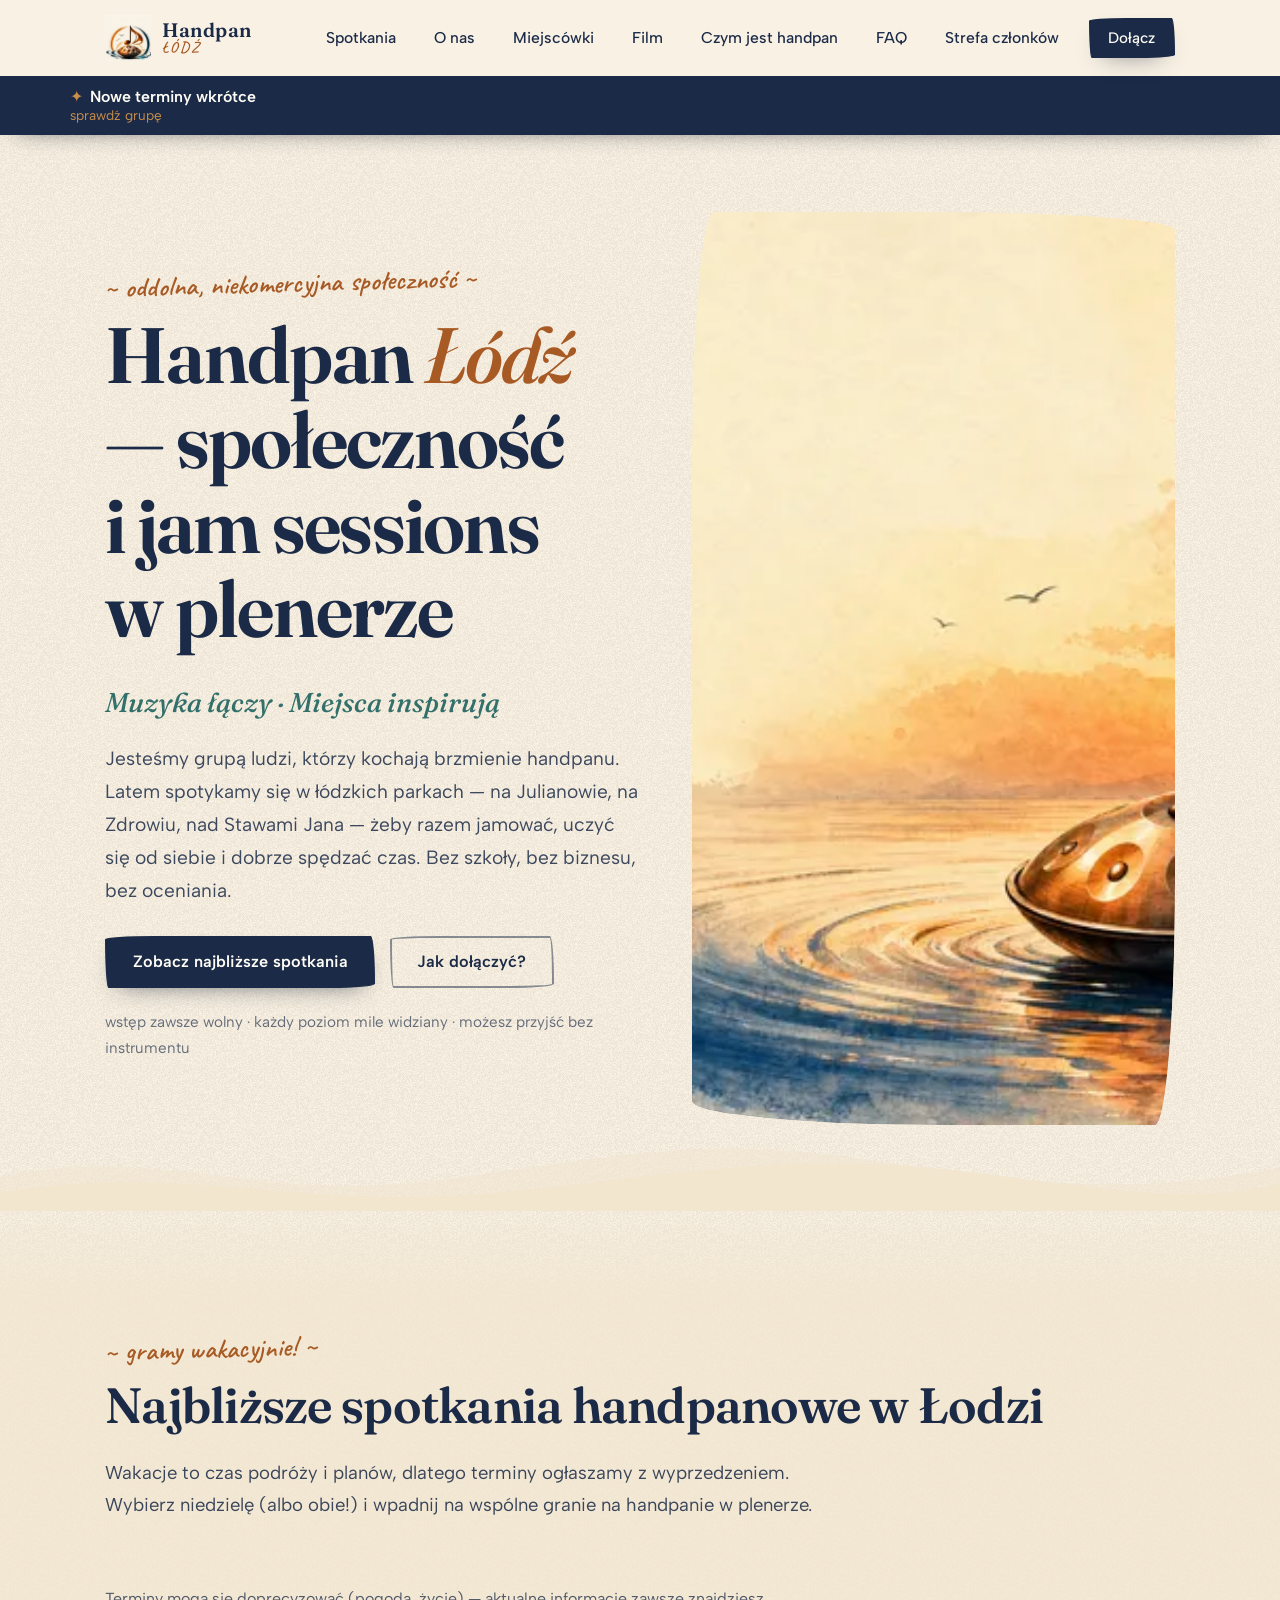
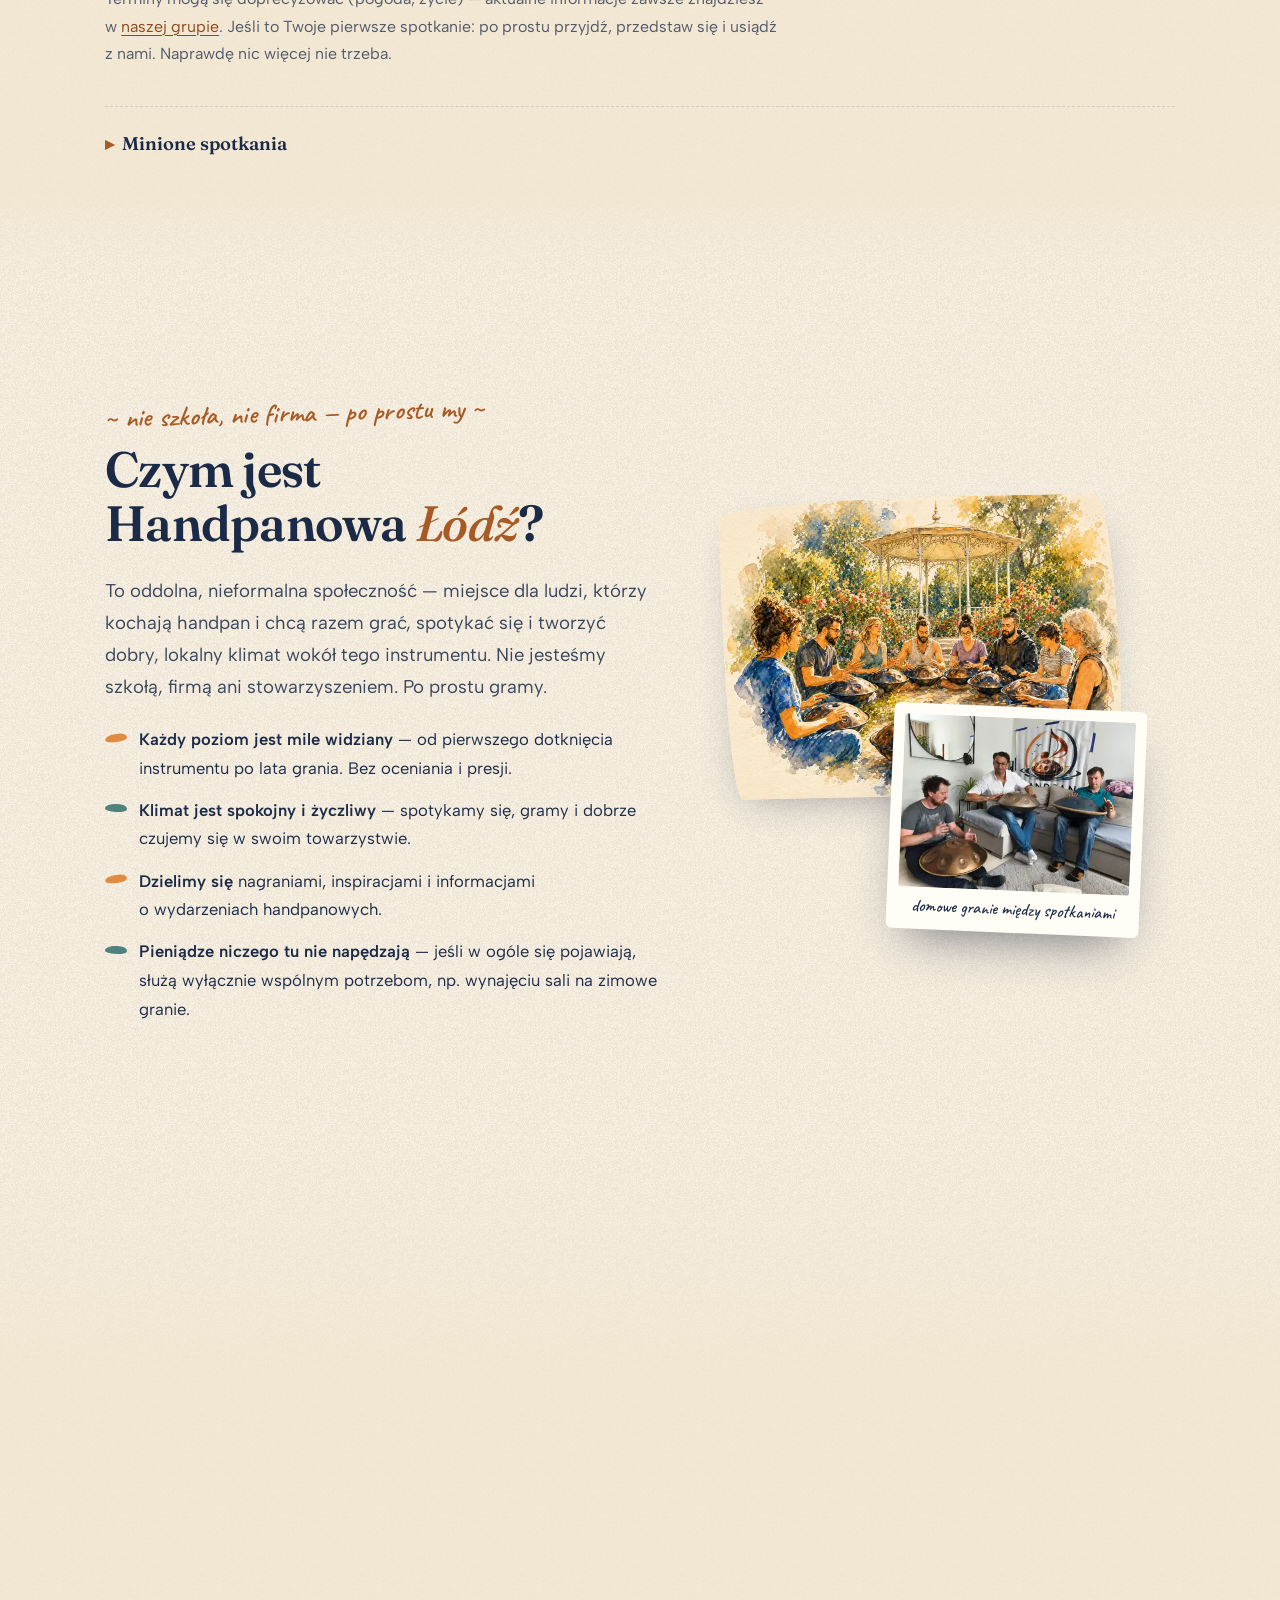
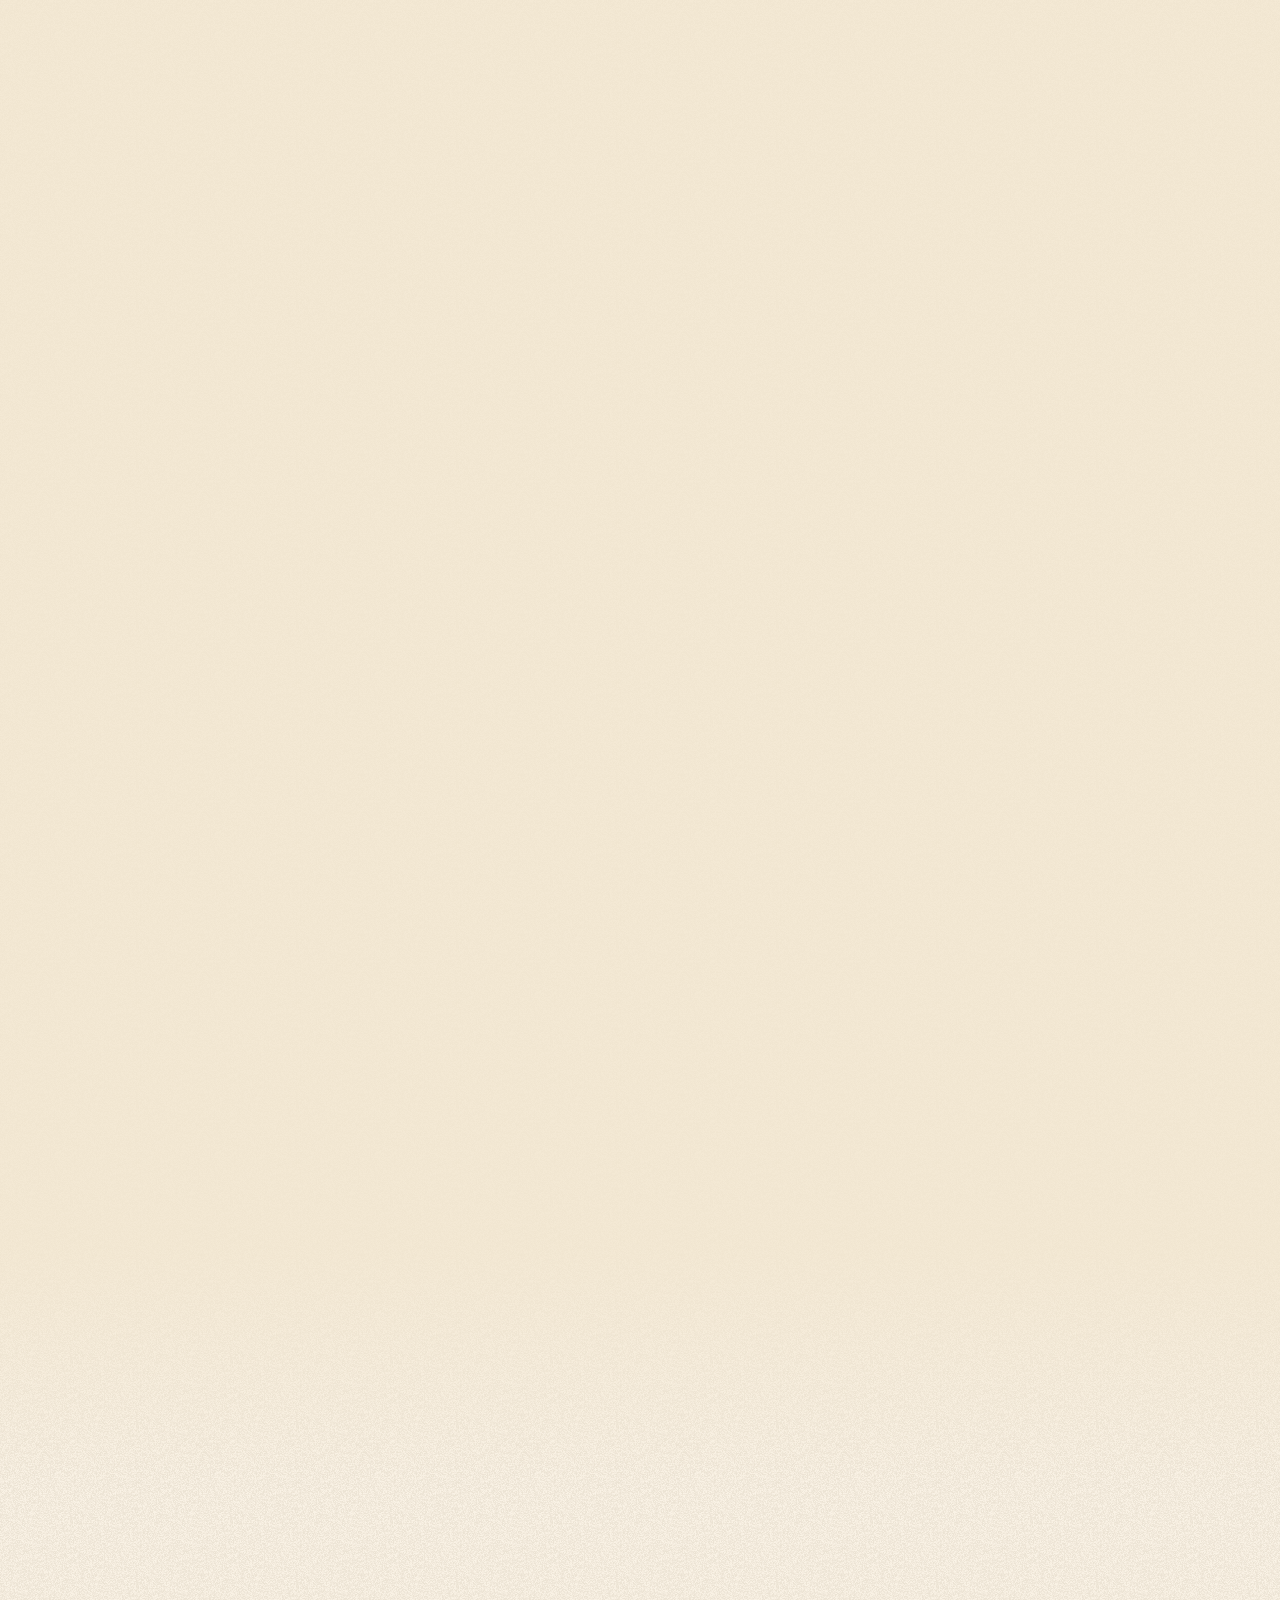
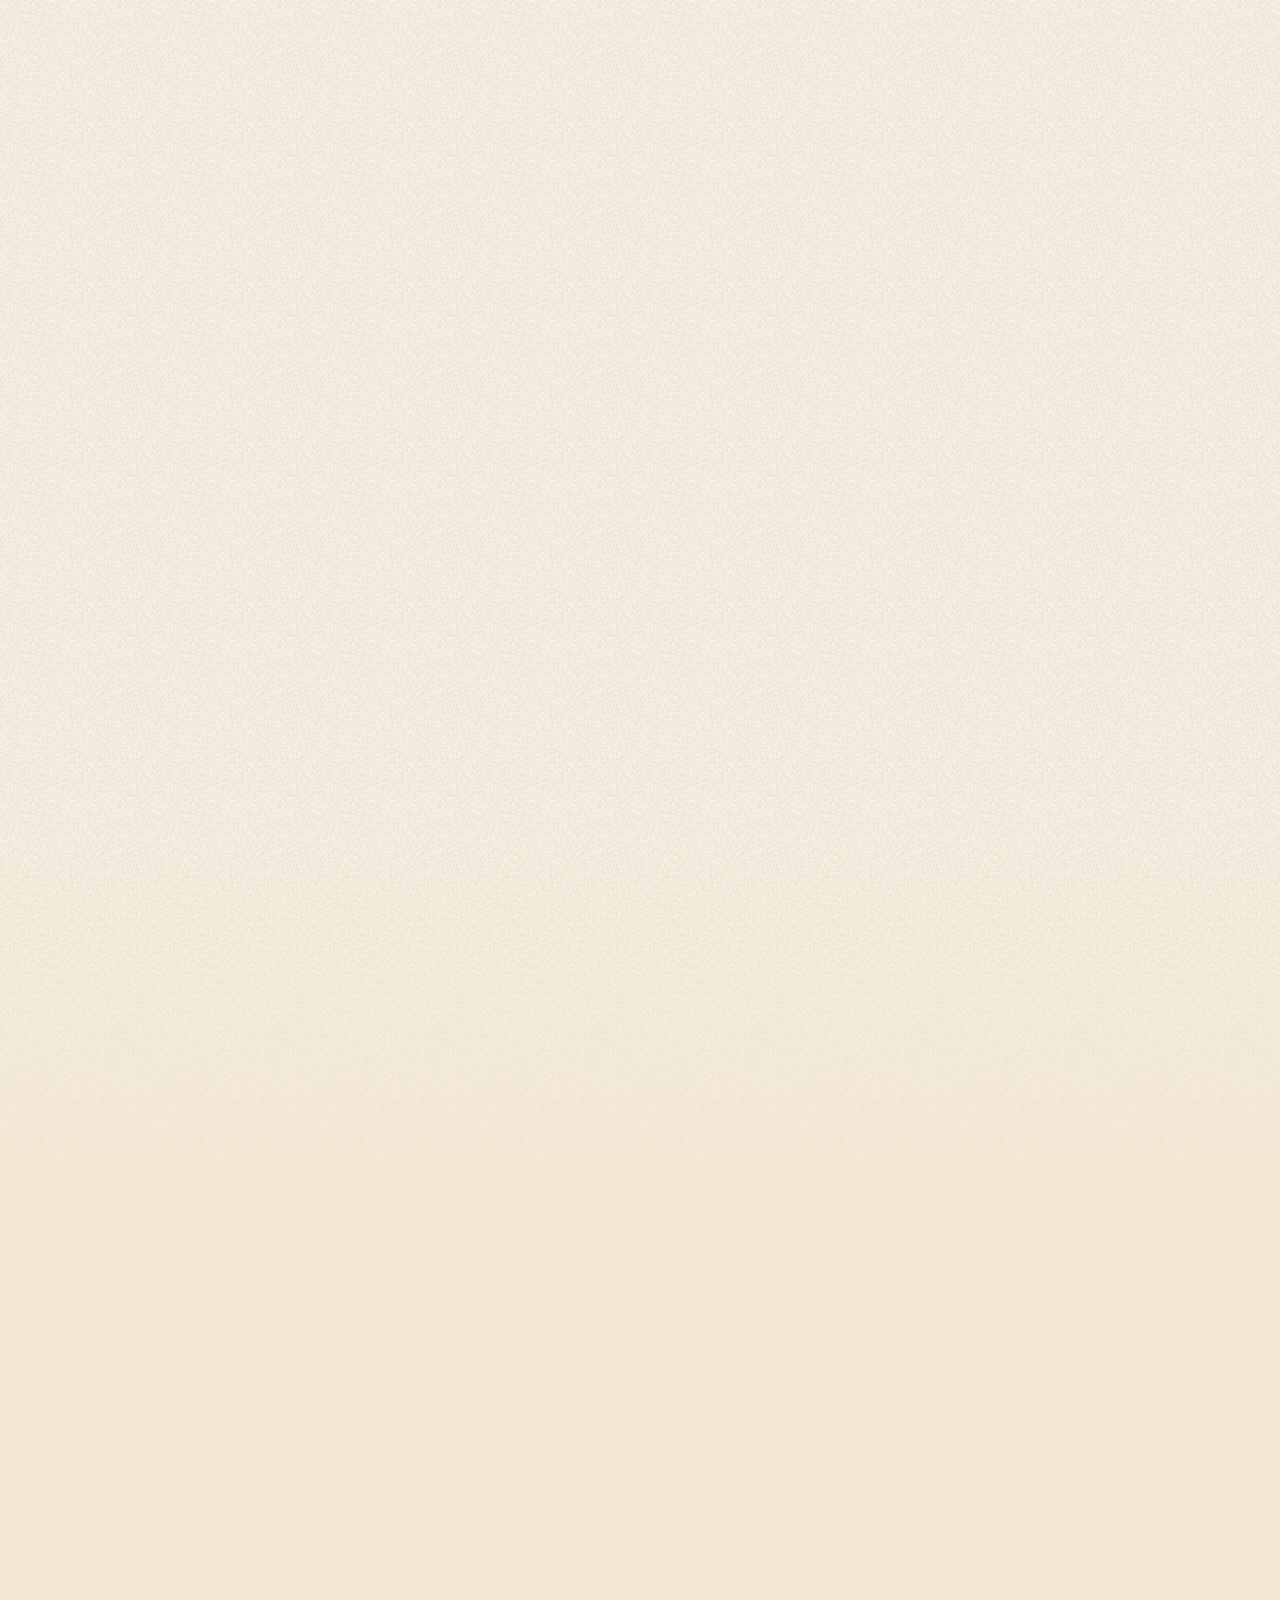
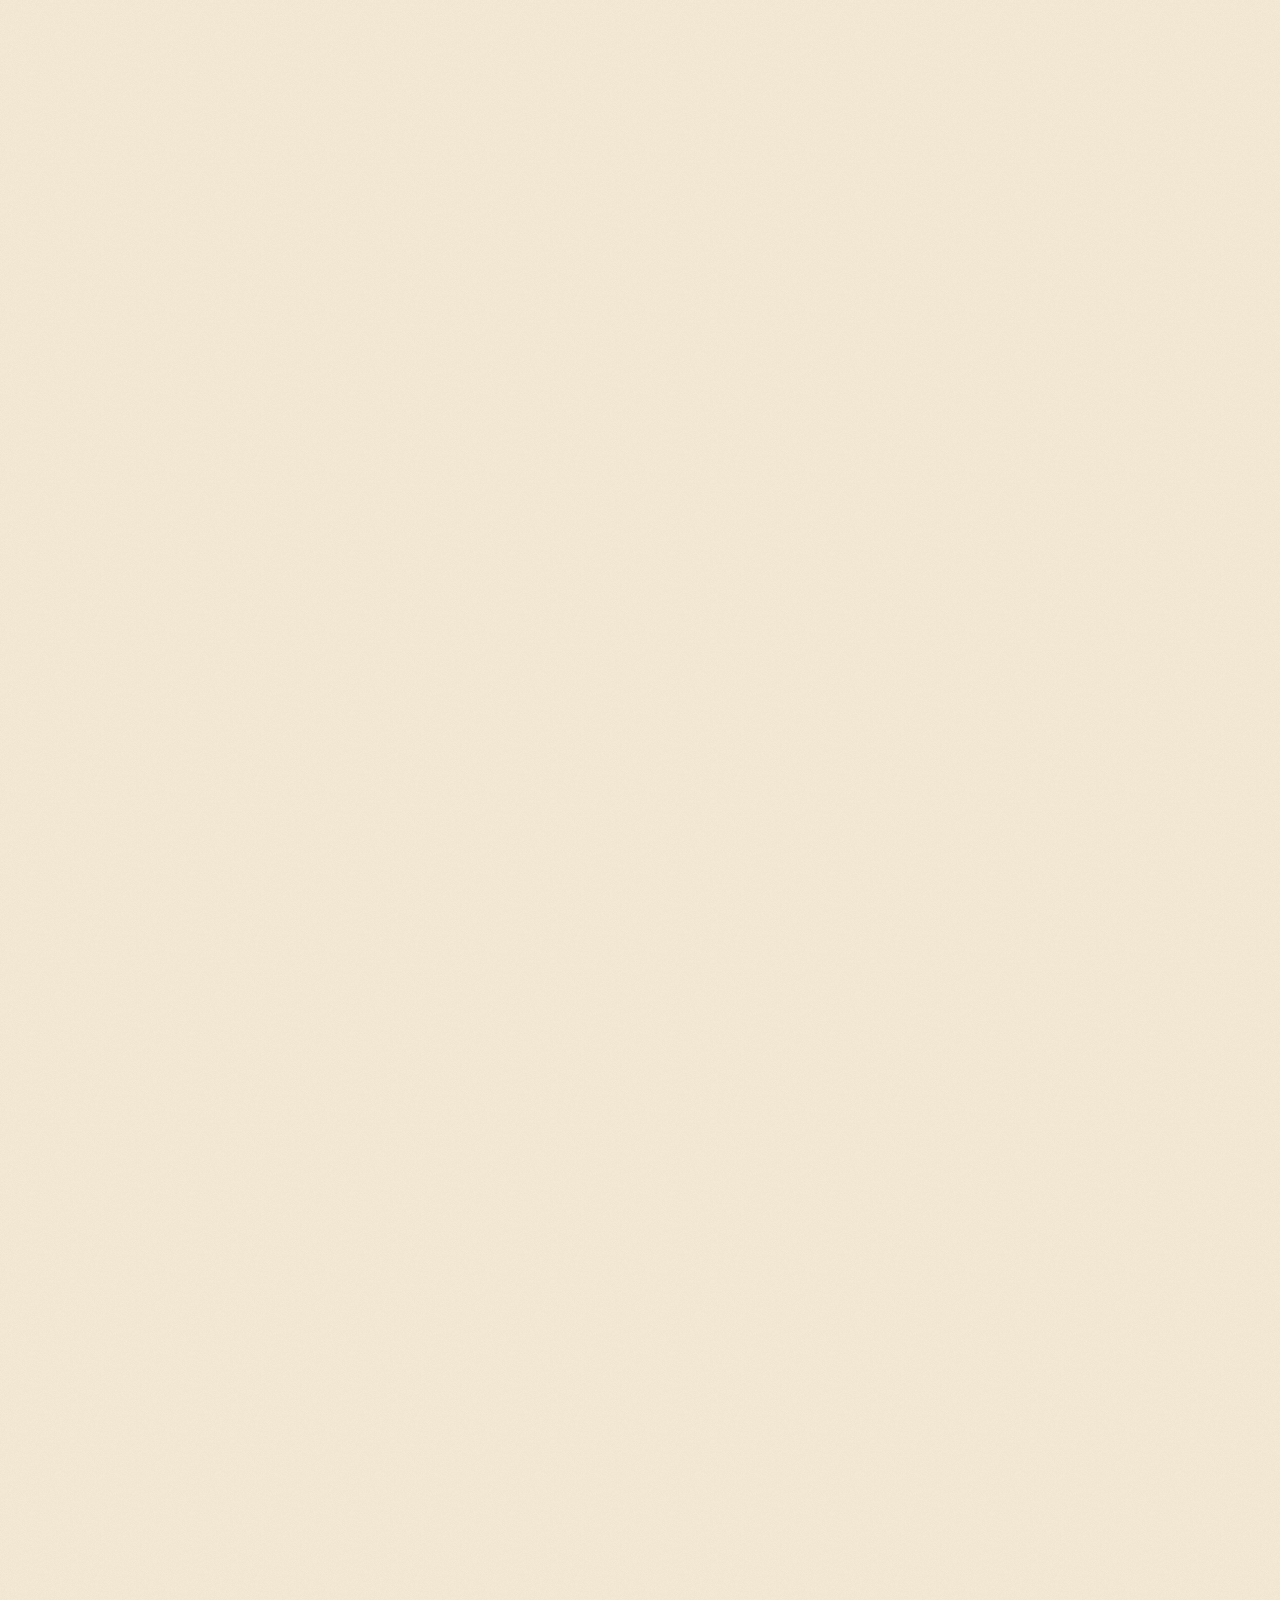
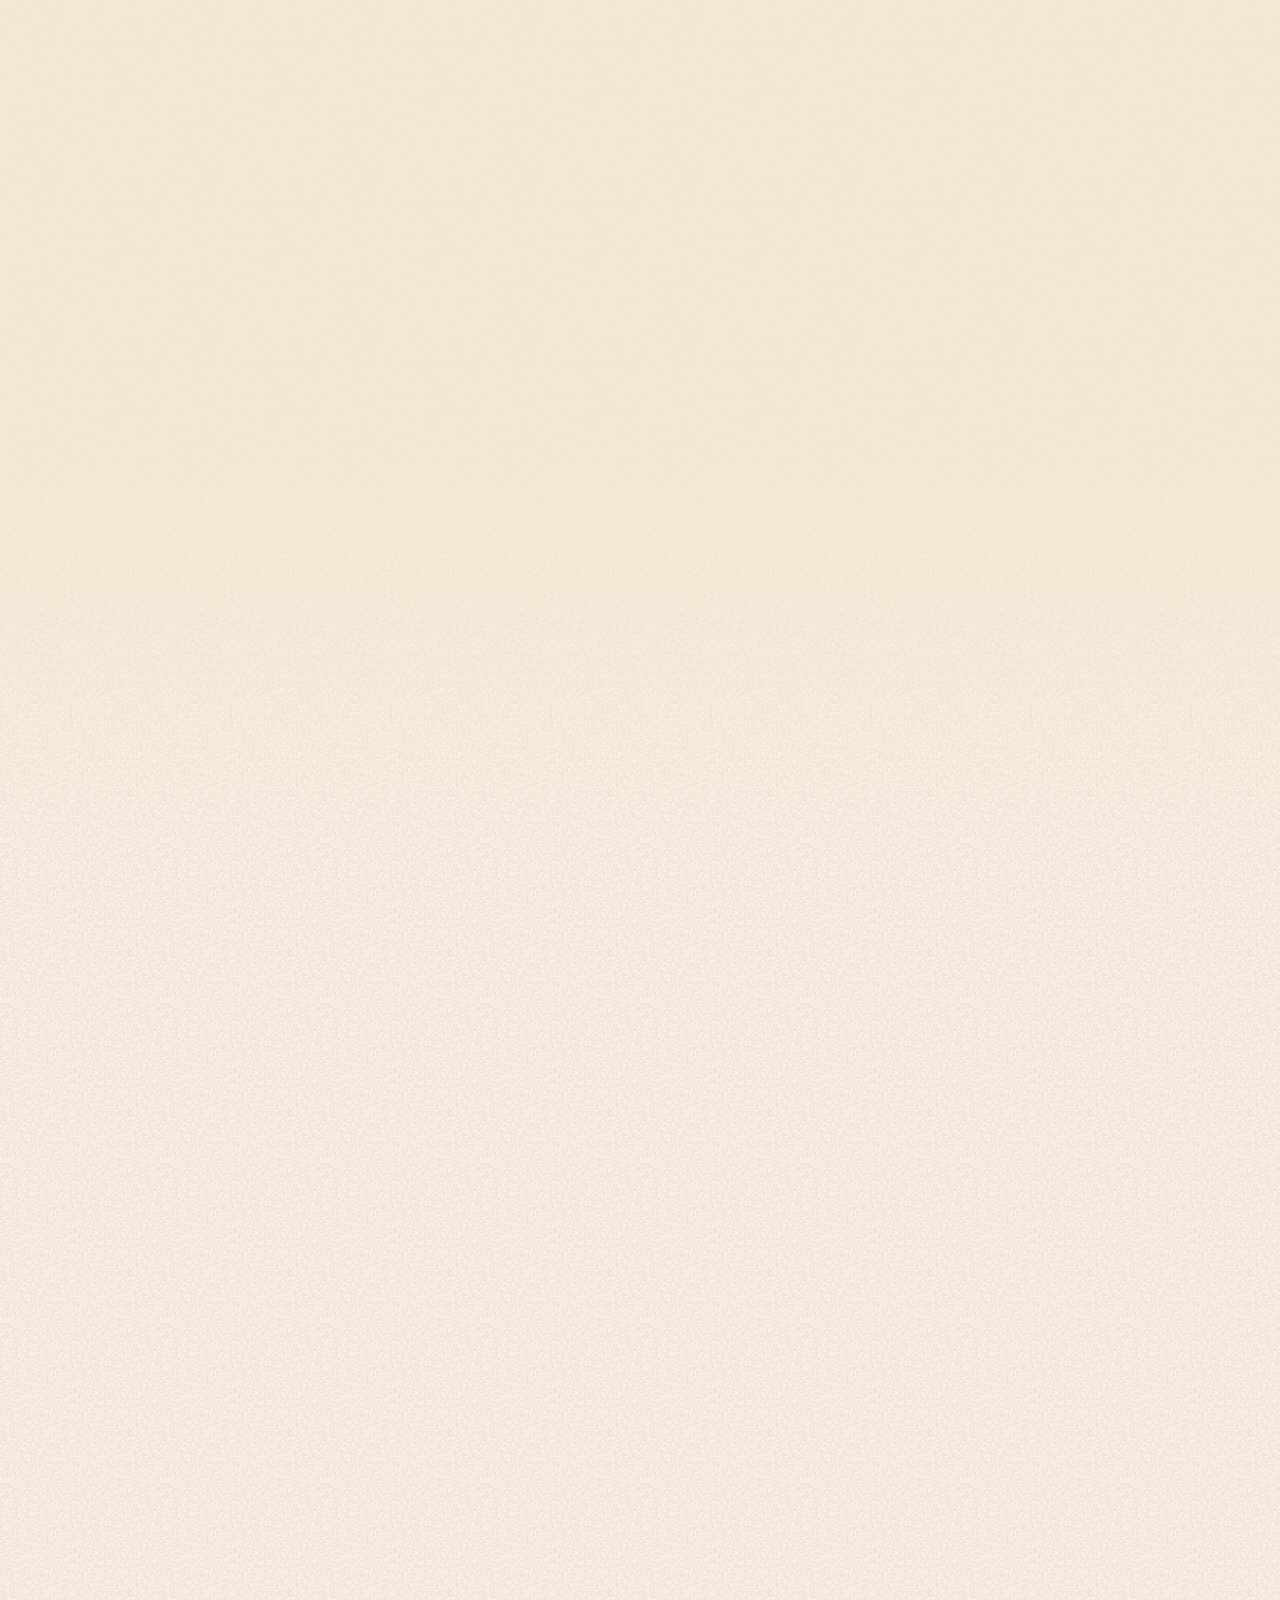
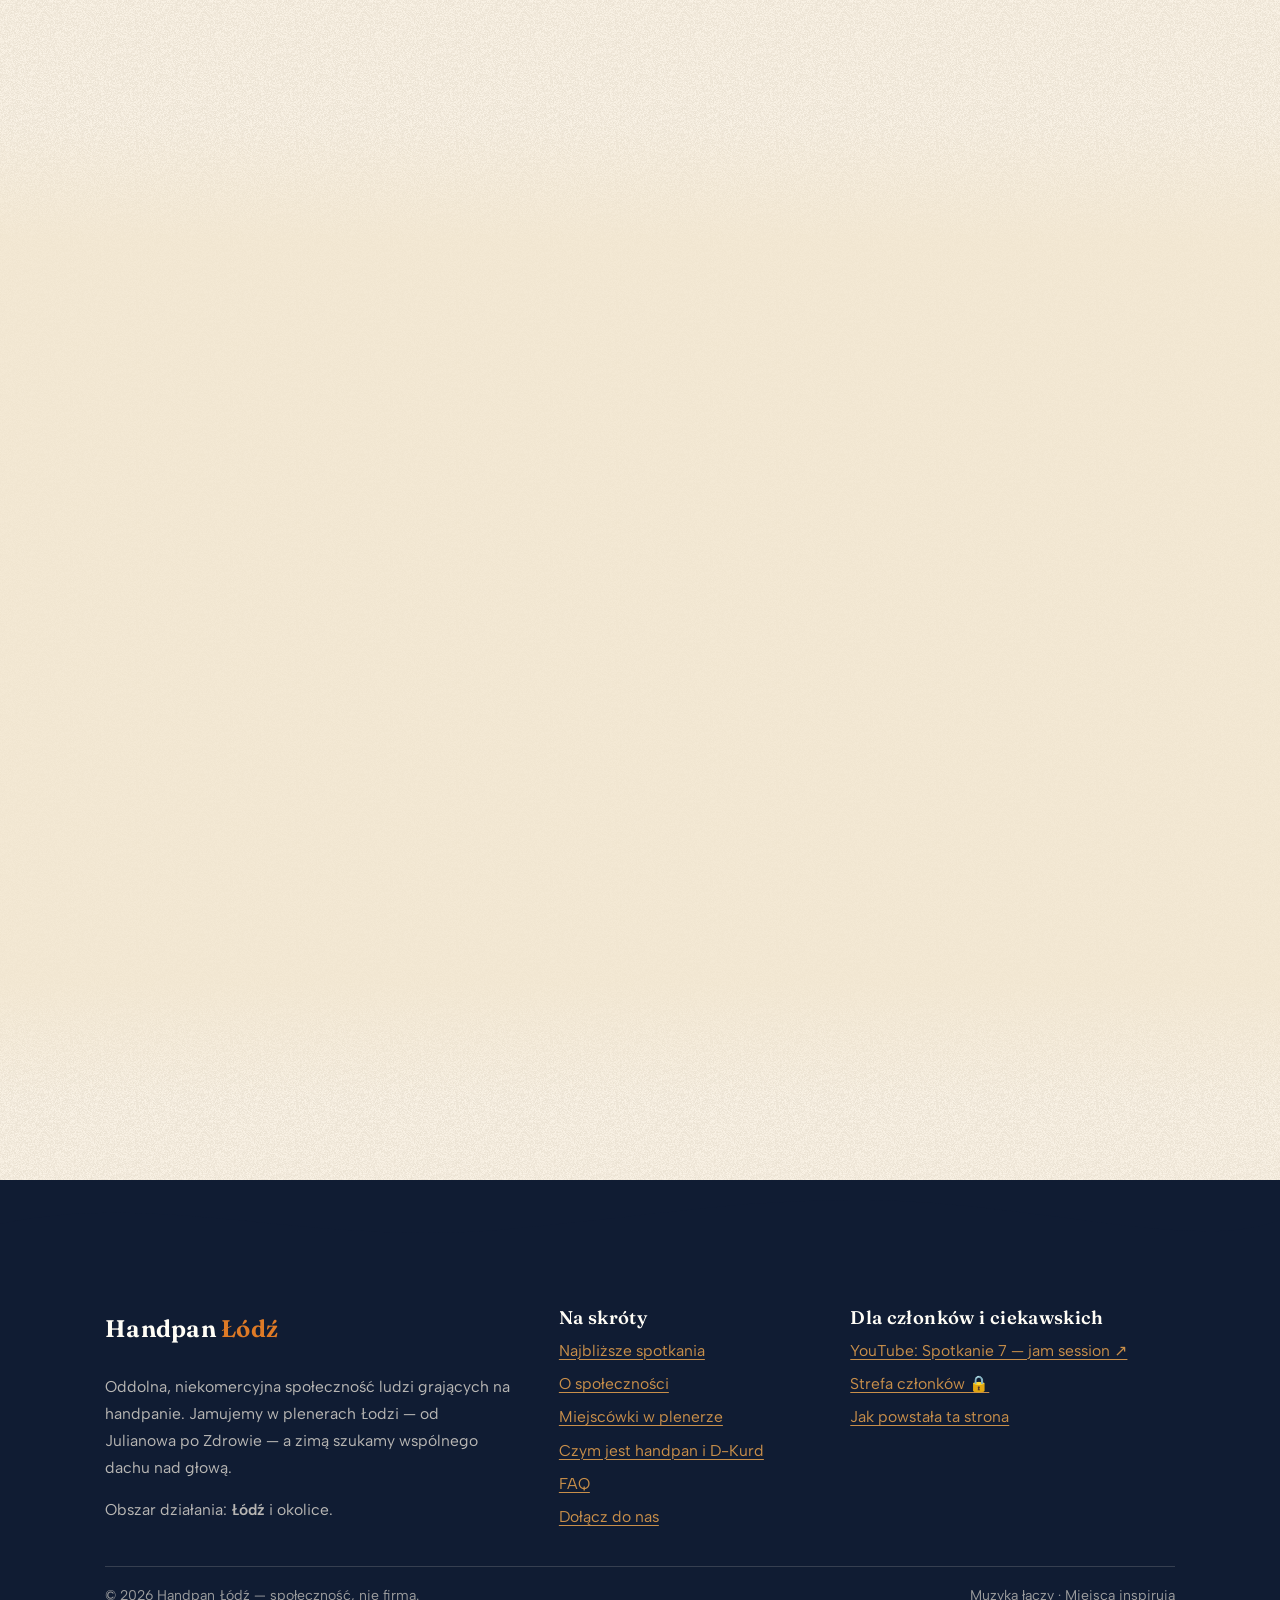
==== commit 90ed3b86: "Akordy: pełny mini-przewodnik cz.1 on-page (bez odsyłania na Facebooka) Sekcja akordów rozbudowana z" ====
--- a/index.html
+++ b/index.html
@@ -38,7 +38,7 @@
         imagesizes="(max-width: 840px) 100vw, 46vw">
 
   <script>document.documentElement.classList.add('js')</script>
-  <style data-zrodlo="style.css">@font-face{font-family:Fraunces;font-style:normal;font-weight:300 700;font-display:swap;src:url(/czcionki/fraunces-pl.woff2) format("woff2")}@font-face{font-family:Fraunces;font-style:italic;font-weight:300 700;font-display:swap;src:url(/czcionki/fraunces-pl-kursywa.woff2) format("woff2")}@font-face{font-family:Albert Sans;font-style:normal;font-weight:400 600;font-display:swap;src:url(/czcionki/albert-pl.woff2) format("woff2")}@font-face{font-family:Albert Sans;font-style:italic;font-weight:400;font-display:swap;src:url(/czcionki/albert-pl-kursywa.woff2) format("woff2")}@font-face{font-family:Caveat;font-style:normal;font-weight:500 600;font-display:swap;src:url(/czcionki/caveat-pl.woff2) format("woff2")}@font-face{font-family:Fraunces-zapas;src:local("Georgia");size-adjust:86%}@font-face{font-family:Albert-zapas;src:local("Arial");size-adjust:102%}@font-face{font-family:Caveat-zapas;src:local("Segoe Script");size-adjust:61%}:root{--papier:#FAF3E6;--papier-cien:#F2E6CF;--papier-jasny:#FFFDF6;--atrament:#1B2A47;--atrament-mgla:rgba(27,42,71,.14);--noc:#101C33;--miedz:#A85A24;--miedz-ciemna:#8C4A1C;--pomarancz:#DE7A26;--zloto:#C98F4A;--petrol:#33706B;--czerwien-stempla:#B23B2E;--tusz-txt:var(--atrament);--f-tytul:"Fraunces","Fraunces-zapas",Georgia,serif;--f-tekst:"Albert Sans","Albert-zapas",Arial,system-ui,sans-serif;--f-reczna:"Caveat","Caveat-zapas",cursive;--obrys-reczny:255px 22px 235px 18px / 18px 235px 22px 255px;--obrys-reczny-2:22px 245px 20px 250px / 250px 18px 245px 24px;--cien-karty:0 18px 44px -24px rgba(16,28,51,.45);--szer-tresci:1140px;--naglowek-h:76px;--pasek-h:3.7rem}*,*:before,*:after{box-sizing:border-box}html{-webkit-text-size-adjust:100%}@media(prefers-reduced-motion:no-preference){html{scroll-behavior:smooth}}body{margin:0;font-family:var(--f-tekst);font-size:1.0625rem;line-height:1.72;color:var(--tusz-txt);background-color:var(--papier);background-image:url(/zasoby/ziarno-papieru.webp);overflow-x:hidden}img{max-width:100%;height:auto;display:block}h1,h2,h3,h4{font-family:var(--f-tytul);font-weight:600;line-height:1.08;margin:0 0 .5em;color:var(--atrament);text-wrap:balance}p{margin:0 0 1em}a{color:var(--miedz-ciemna);text-decoration-thickness:.08em;text-underline-offset:.18em}a:hover{color:var(--miedz)}:focus-visible{outline:3px dashed var(--miedz);outline-offset:3px;border-radius:4px}::selection{background:var(--pomarancz);color:var(--papier-jasny)}.zawijka{max-width:var(--szer-tresci);margin-inline:auto;padding-inline:clamp(1.1rem,4vw,2.2rem)}.pomin-link{position:absolute;left:-999px;top:0;background:var(--atrament);color:var(--papier);padding:.7rem 1.2rem;z-index:200;border-radius:0 0 10px}.pomin-link:focus{left:0}.dopisek{font-family:var(--f-reczna);font-weight:600;font-size:clamp(1.35rem,2.6vw,1.7rem);color:var(--miedz);letter-spacing:.01em;display:inline-block;transform:rotate(-1.6deg);margin-bottom:.4rem}.dopisek:before{content:"~ "}.dopisek:after{content:" ~"}.tytul-sekcji{font-size:clamp(1.95rem,4.6vw,3.1rem);letter-spacing:-.015em}.tytul-sekcji em{font-style:italic;color:var(--miedz);font-weight:500}.wstep-sekcji{max-width:46rem;font-size:clamp(1.05rem,1.45vw,1.18rem);color:#1b2a47db}.sekcja{padding-block:clamp(4rem,9vw,7.5rem);position:relative;scroll-margin-top:calc(var(--naglowek-h) + var(--pasek-h) + 12px)}.sekcja--dalej{content-visibility:auto;contain-intrinsic-size:auto 1200px}.sekcja--przyciemniona{background:linear-gradient(180deg,#f2e6cf00,#f2e6cfbf 12% 88%,#f2e6cf00)}.przycisk{display:inline-flex;align-items:center;gap:.55rem;font-family:var(--f-tekst);font-weight:600;font-size:1.02rem;line-height:1.2;padding:.9rem 1.6rem;border-radius:var(--obrys-reczny);background:var(--atrament);color:var(--papier-jasny);border:2px solid var(--atrament);text-decoration:none;box-shadow:0 10px 24px -14px #101c33b3;transition:transform .18s ease,box-shadow .18s ease,background .18s ease}.przycisk:hover{background:var(--noc);color:var(--papier-jasny);transform:translateY(-2px) rotate(-.4deg);box-shadow:0 16px 30px -14px #101c33bf}.przycisk:active{transform:translateY(0)}.przycisk--cichy{background:transparent;color:var(--atrament);border:2px solid rgba(27,42,71,.5);box-shadow:none}.przycisk--cichy:hover{background:#1b2a470f;color:var(--atrament)}.przycisk--miedz{background:var(--miedz);border-color:var(--miedz)}.przycisk--miedz:hover{background:var(--miedz-ciemna)}.naglowek{position:sticky;top:0;z-index:100;height:var(--naglowek-h);background:#faf3e6db;backdrop-filter:blur(9px);-webkit-backdrop-filter:blur(9px);border-bottom:1px solid rgba(27,42,71,0);transition:border-color .25s ease,box-shadow .25s ease}.naglowek.przewinieto{border-bottom-color:var(--atrament-mgla);box-shadow:0 10px 30px -22px #101c3380}.naglowek__wnetrze{display:flex;align-items:center;gap:1.2rem;height:var(--naglowek-h)}.znak{display:flex;align-items:center;gap:.65rem;text-decoration:none;color:var(--atrament);margin-right:auto}.znak img{width:46px;height:46px;mix-blend-mode:multiply}.znak__napis{font-family:var(--f-tytul);font-weight:600;font-size:1.22rem;letter-spacing:.02em;line-height:1}.znak__napis small{display:block;font-family:var(--f-reczna);font-weight:600;font-size:.95rem;color:var(--miedz);letter-spacing:.14em;text-transform:uppercase}.nawigacja ul{display:flex;gap:clamp(.4rem,1.6vw,1.35rem);list-style:none;margin:0;padding:0;align-items:center}.nawigacja a{font-weight:500;font-size:.98rem;text-decoration:none;color:var(--atrament);padding:.45rem .55rem;border-radius:8px}.nawigacja a:hover{color:var(--miedz-ciemna);background:#a85a2414}.nawigacja a.przycisk{padding:.55rem 1.1rem;font-size:.95rem;color:var(--papier-jasny);border-radius:var(--obrys-reczny)}.nawigacja a.przycisk:hover{color:var(--papier-jasny);background:var(--noc)}.przelacznik-menu{display:none;background:none;border:2px solid rgba(27,42,71,.4);border-radius:10px;padding:.45rem .6rem;color:var(--atrament);font:inherit;cursor:pointer}@media(max-width:920px){.przelacznik-menu{display:inline-flex;align-items:center;gap:.4rem}.nawigacja{position:absolute;top:var(--naglowek-h);left:0;right:0;background:var(--papier-jasny);border-bottom:1px solid var(--atrament-mgla);box-shadow:0 24px 40px -28px #101c3380;display:none;padding:1rem 1.4rem 1.4rem}.nawigacja.otwarta{display:block}.nawigacja ul{flex-direction:column;align-items:stretch;gap:.15rem}.nawigacja a{display:block;padding:.7rem .6rem;font-size:1.05rem}.nawigacja .przycisk{justify-content:center;margin-top:.6rem}}.hero{position:relative;overflow:clip;padding-block:clamp(2.5rem,6vw,5rem) 0;min-height:calc(92svh - var(--naglowek-h))}.hero__siatka{display:grid;grid-template-columns:minmax(0,10fr) minmax(0,9fr);gap:clamp(1.5rem,4vw,3.5rem);align-items:center}.hero__tekst{position:relative;z-index:3;padding-block:clamp(1rem,4vw,3rem)}.hero h1{font-size:clamp(2.7rem,6.4vw,4.9rem);font-weight:640;letter-spacing:-.022em;margin-bottom:.35em}.hero h1 .lokalizacja{color:var(--miedz);font-style:italic;font-weight:520}.hero__haslo{font-family:var(--f-tytul);font-style:italic;font-weight:480;font-size:clamp(1.25rem,2.4vw,1.7rem);color:var(--petrol);margin-bottom:1rem}.hero__opis{max-width:34rem;font-size:clamp(1.05rem,1.5vw,1.2rem);color:#1b2a47d9}.hero__akcje{display:flex;flex-wrap:wrap;gap:.9rem;margin-top:1.8rem}.hero__drobiazg{margin-top:1.3rem;font-size:.95rem;color:#1b2a47a8}.hero__obraz{position:relative;z-index:1;align-self:stretch;min-height:340px}.hero__obraz img{width:100%;height:100%;object-fit:cover;object-position:center;border-radius:var(--obrys-reczny-2);-webkit-mask-image:radial-gradient(140% 120% at 40% 45%,#000 62%,transparent 98%);mask-image:radial-gradient(140% 120% at 40% 45%,#000 62%,transparent 98%)}.hero__obraz video{position:absolute;inset:0;width:100%;height:100%;object-fit:cover;object-position:center;border-radius:var(--obrys-reczny-2);-webkit-mask-image:radial-gradient(140% 120% at 40% 45%,#000 62%,transparent 98%);mask-image:radial-gradient(140% 120% at 40% 45%,#000 62%,transparent 98%)}.hero__fale,.hero__pyl{position:absolute;inset:0;width:100%;height:100%;pointer-events:none}.hero__fale,.hero__pyl{z-index:2}@media(max-width:840px){.hero{min-height:0}.hero__siatka{grid-template-columns:1fr}.hero__obraz{min-height:280px;order:2;margin-inline:-6%}.hero__tekst{order:1}}.rozdzielacz{display:block;width:100%;height:clamp(42px,7vw,86px);color:var(--papier-cien)}.rozdzielacz--odwrocony{transform:scaleY(-1)}.bilety{display:grid;grid-template-columns:repeat(auto-fit,minmax(min(21rem,100%),1fr));gap:clamp(1.2rem,3vw,2rem);margin-top:2.4rem;max-width:56rem}.bilet{position:relative;background:var(--papier-jasny);border:1.5px solid rgba(27,42,71,.22);border-radius:var(--obrys-reczny-2);padding:1.7rem 1.7rem 1.5rem;box-shadow:var(--cien-karty);transform:rotate(-.5deg)}.bilet:nth-child(2n){transform:rotate(.6deg)}.bilet__stempel{position:absolute;top:-1rem;right:1.1rem;font-family:var(--f-reczna);font-weight:600;font-size:1.06rem;line-height:1.05;color:var(--czerwien-stempla);border:2px solid currentColor;border-radius:50%;width:4.6rem;height:4.6rem;display:grid;place-content:center;text-align:center;transform:rotate(8deg);background:#fffdf6eb;box-shadow:0 6px 14px -8px #101c3366}.bilet__data{display:flex;align-items:baseline;gap:.7rem;flex-wrap:wrap}.bilet__dzien{font-family:var(--f-tytul);font-weight:640;font-size:clamp(2.5rem,5vw,3.3rem);letter-spacing:-.02em;color:var(--atrament);line-height:1}.bilet__miesiac{font-family:var(--f-reczna);font-weight:600;font-size:1.5rem;color:var(--miedz)}.bilet__meta{margin:.7rem 0 0;padding:0;list-style:none;display:grid;gap:.35rem;font-size:1rem}.bilet__meta li{display:flex;gap:.55rem;align-items:baseline}.bilet__meta .etykieta{font-weight:600;color:var(--petrol);min-width:4.6rem;font-size:.86rem;text-transform:uppercase;letter-spacing:.08em}.zetony{display:flex;flex-wrap:wrap;gap:.4rem;margin-top:1rem}.zetony span{font-size:.86rem;font-weight:500;color:var(--atrament);background:#33706b1f;border:1px solid rgba(51,112,107,.3);padding:.22rem .7rem;border-radius:999px}.bilet__akcje{margin-top:1.2rem;display:flex;gap:.8rem;flex-wrap:wrap;align-items:center}.bilet__akcje a{font-size:.95rem}.bilet__akcje-mapa{display:inline-flex;align-items:center;gap:.25rem}.bilet__mapa{font-weight:600;color:var(--miedz-ciemna);text-decoration:underline;text-underline-offset:2px}.bilet--najblizsze{border-color:var(--pomarancz);border-width:2px;background:linear-gradient(180deg,#FFF7EC,var(--papier-jasny) 62%);box-shadow:0 22px 50px -24px #de7a2699,0 0 0 4px #de7a261f}.bilet--minione{filter:grayscale(.35) opacity(.72)}.bilet__odznaka{position:absolute;top:-.85rem;left:1.1rem;z-index:2;font-family:var(--f-tekst);font-weight:600;font-size:.72rem;letter-spacing:.08em;text-transform:uppercase;color:#fffdf6;background:var(--pomarancz);padding:.32rem .72rem;border-radius:999px;box-shadow:0 8px 16px -10px #de7a26cc;transform:rotate(-2deg);white-space:nowrap}.bilet__odznaka--kolejne{background:transparent;color:var(--petrol);border:1.5px solid rgba(51,112,107,.5);box-shadow:none}.bilet__odznaka--minione{background:transparent;color:#1b2a4799;border:1.5px solid rgba(27,42,71,.3);box-shadow:none}.uwaga-spotkan{margin-top:1.6rem;font-size:1rem;color:#1b2a47bf;max-width:44rem}.pasek-odliczania{position:sticky;top:var(--naglowek-h);z-index:99;display:block;min-height:var(--pasek-h);padding:.4rem clamp(.7rem,3vw,1.4rem);background:var(--atrament);color:var(--papier-jasny);font-family:var(--f-tekst);line-height:1.15;text-decoration:none;overflow:hidden;box-shadow:0 10px 24px -18px #101c33e6}.pasek-odliczania:hover,.pasek-odliczania:focus-visible{background:var(--noc);color:var(--papier-jasny)}.pasek-odliczania__wnetrze{max-width:var(--szer-tresci);margin-inline:auto;min-height:calc(var(--pasek-h) - .8rem);display:flex;align-items:center;justify-content:space-between;gap:clamp(.6rem,2vw,1.4rem)}.pasek-odliczania__info{display:flex;flex-direction:column;gap:.08rem;min-width:0}.pasek-odliczania__tytul{display:flex;align-items:center;gap:.4rem;font-weight:600;font-size:clamp(.84rem,2.4vw,1rem);white-space:nowrap;overflow:hidden;text-overflow:ellipsis}.pasek-odliczania__ikona{flex:none;color:var(--zloto);font-style:normal}.pasek-odliczania__label{overflow:hidden;text-overflow:ellipsis}.pasek-odliczania__data{font-size:clamp(.72rem,1.9vw,.85rem);color:var(--zloto);white-space:nowrap;overflow:hidden;text-overflow:ellipsis}.pasek-odliczania__kafelki{display:flex;gap:clamp(.3rem,1.2vw,.5rem);flex:none}.pasek-odliczania .kafel{background:var(--papier-jasny);border-radius:7px;padding:.26rem .5rem;min-width:2.85rem;display:flex;flex-direction:column;align-items:center;line-height:1}.pasek-odliczania .kafel__num{font-weight:640;font-size:clamp(1.1rem,3.2vw,1.4rem);color:var(--atrament);font-variant-numeric:tabular-nums;font-feature-settings:"tnum"}.pasek-odliczania .kafel small{font-size:.66rem;color:var(--miedz-ciemna);margin-top:.15rem;letter-spacing:.02em}.pasek-odliczania .kafel .krotki{display:none}.pasek-odliczania--trwa{background:var(--petrol)}.pasek-odliczania--trwa .pasek-odliczania__data,.pasek-odliczania--trwa .pasek-odliczania__ikona{color:var(--papier-jasny)}@media(max-width:520px){.pasek-odliczania .kafel .pelny{display:none}.pasek-odliczania .kafel .krotki{display:inline}.pasek-odliczania .kafel{min-width:2.5rem;padding:.22rem .32rem}}.archiwum-spotkan{margin-top:2.4rem;border-top:1px dashed var(--atrament-mgla);padding-top:1.3rem}.archiwum-spotkan__naglowek{cursor:pointer;font-family:var(--f-tytul);font-weight:600;font-size:1.15rem;color:var(--atrament);list-style:none;display:inline-flex;align-items:center;gap:.5rem}.archiwum-spotkan__naglowek::-webkit-details-marker{display:none}.archiwum-spotkan__naglowek:before{content:"\25b8";color:var(--miedz);transition:transform .2s}.archiwum-spotkan[open] .archiwum-spotkan__naglowek:before{transform:rotate(90deg)}.bilety--archiwum{margin-top:1.6rem}.o-nas__siatka{display:grid;grid-template-columns:minmax(0,11fr) minmax(0,9fr);gap:clamp(2rem,5vw,4rem);align-items:center}.kolaz{position:relative;min-height:420px}.kolaz__akwarela{width:88%;border-radius:var(--obrys-reczny);box-shadow:var(--cien-karty);transform:rotate(-1.2deg)}.kolaz__zdjecie{position:absolute;right:-2%;bottom:-8%;width:56%;background:var(--papier-jasny);padding:.7rem .7rem 2.6rem;border-radius:6px;box-shadow:0 24px 50px -20px #101c338c;transform:rotate(2.4deg)}.kolaz__zdjecie img{border-radius:3px}.kolaz__zdjecie figcaption{font-family:var(--f-reczna);font-weight:500;font-size:1.12rem;color:var(--atrament);text-align:center;margin-top:.55rem;position:absolute;inset-inline:0;bottom:.5rem}.lista-prawd{list-style:none;margin:1.4rem 0 0;padding:0;display:grid;gap:.85rem;max-width:36rem}.lista-prawd li{position:relative;padding-left:2.1rem;font-size:1.04rem}.lista-prawd li strong{color:var(--atrament)}.lista-prawd li:before{content:"";position:absolute;left:0;top:.52em;width:1.35rem;height:.5rem;background:var(--pomarancz);border-radius:60% 40% 55% 45%/70% 55% 45% 40%;transform:rotate(-6deg);opacity:.85}.lista-prawd li:nth-child(2n):before{background:var(--petrol);transform:rotate(4deg)}@media(max-width:840px){.o-nas__siatka{grid-template-columns:1fr}.kolaz{min-height:0;margin-top:1rem;margin-bottom:2.5rem}}.miejscowki-siatka{display:grid;grid-template-columns:repeat(auto-fill,minmax(min(19rem,100%),1fr));gap:clamp(1.2rem,2.6vw,1.8rem);margin-top:2.4rem}.karta-miejscowki{background:var(--papier-jasny);border:1.5px solid rgba(27,42,71,.18);border-radius:var(--obrys-reczny-2);overflow:hidden;box-shadow:var(--cien-karty);display:flex;flex-direction:column}.karta-miejscowki__kadr{position:relative;aspect-ratio:4/3;overflow:hidden}.karta-miejscowki__kadr img{width:100%;height:100%;object-fit:cover;transition:transform .5s ease}.karta-miejscowki:hover .karta-miejscowki__kadr img{transform:scale(1.045)}.karta-miejscowki__pin{position:absolute;top:.8rem;left:.8rem;width:2.3rem;height:2.3rem;border-radius:50% 50% 50% 4px;display:grid;place-content:center;color:#fff;font-weight:600;font-size:1.05rem;font-family:var(--f-tytul);transform:rotate(-8deg);box-shadow:0 8px 16px -8px #101c3399}.karta-miejscowki__tresc{padding:1.1rem 1.25rem 1.25rem;display:flex;flex-direction:column;gap:.3rem;flex:1}.karta-miejscowki h3{font-size:1.32rem;margin-bottom:.1rem}.karta-miejscowki__adres{font-size:.97rem;color:#1b2a47c7;margin:0}.karta-miejscowki__dzielnica{font-family:var(--f-reczna);font-weight:600;font-size:1.06rem;color:var(--petrol)}.karta-miejscowki__mapa{margin-top:auto;padding-top:.7rem;font-size:.94rem;font-weight:600}.pin--1{background:var(--czerwien-stempla)}.pin--2{background:var(--pomarancz)}.pin--3{background:var(--petrol)}.pin--4{background:#7a4e8c}.pin--5{background:var(--miedz)}.pin--6{background:#2e5e8c}.pin--7{background:#4c7a54}.fasada-yt{position:relative;display:block;width:100%;aspect-ratio:16/9;border:0;padding:0;cursor:pointer;border-radius:var(--obrys-reczny-2);overflow:hidden;box-shadow:var(--cien-karty);background:var(--noc)}.fasada-yt img{width:100%;height:100%;object-fit:cover;opacity:.92}.fasada-yt:after{content:"";position:absolute;inset:0;background:linear-gradient(180deg,#101c3300 55%,#101c338c)}.fasada-yt__play{position:absolute;inset:0;margin:auto;width:5.4rem;height:5.4rem;z-index:2;background:#faf3e6f0;border-radius:50%;display:grid;place-content:center;box-shadow:0 18px 40px -12px #101c33cc;transition:transform .2s ease,background .2s ease}.fasada-yt:hover .fasada-yt__play{transform:scale(1.07);background:var(--papier-jasny)}.fasada-yt__play svg{width:2rem;height:2rem;fill:var(--miedz-ciemna);margin-left:.3rem}.fasada-yt__tytul{position:absolute;left:1.2rem;bottom:1rem;z-index:2;color:var(--papier-jasny);font-family:var(--f-reczna);font-weight:600;font-size:1.3rem;text-shadow:0 2px 10px rgba(16,28,51,.7)}.film-oprawa{max-width:56rem;margin-top:2.2rem}.film-oprawa iframe{width:100%;aspect-ratio:16/9;border:0;border-radius:var(--obrys-reczny-2);box-shadow:var(--cien-karty)}.handpan-siatka{display:grid;grid-template-columns:minmax(0,10fr) minmax(0,9fr);gap:clamp(2rem,5vw,4rem);align-items:center;margin-top:1.5rem}.instrument{position:relative;max-width:520px;margin-inline:auto;width:100%}.instrument svg{width:100%;height:auto;display:block;filter:drop-shadow(0 30px 40px rgba(16,28,51,.35))}.instrument .pole{cursor:pointer;transition:filter .15s ease}.instrument .membrana{filter:url(#cien-pola)}.instrument .pole:hover ellipse.membrana,.instrument .pole:focus-visible ellipse.membrana{filter:brightness(1.18)}.instrument .pole:focus-visible{outline:none}.instrument .pole:focus-visible ellipse.membrana{stroke:var(--pomarancz);stroke-width:3}.instrument text{font-family:var(--f-tekst);font-weight:600;fill:#f6e7c8;pointer-events:none}.instrument .fala-dzwieku{fill:none;stroke:#f2c186;stroke-width:2.4;opacity:0}.podpis-instrumentu{text-align:center;margin-top:1rem;font-family:var(--f-reczna);font-weight:600;font-size:1.35rem;color:var(--miedz)}.sklad-skali{display:flex;flex-wrap:wrap;gap:.45rem;margin-top:1.1rem}.sklad-skali span{font-family:var(--f-tytul);font-weight:600;font-size:1rem;background:#1b2a4714;border:1px solid rgba(27,42,71,.25);color:var(--atrament);border-radius:10px;padding:.25rem .65rem}.sklad-skali span.ding{background:var(--atrament);color:var(--papier-jasny)}@media(max-width:840px){.handpan-siatka{grid-template-columns:1fr}}.akordy{margin-top:clamp(2.6rem,6vw,4rem);border-top:1px solid var(--atrament-mgla);padding-top:clamp(2rem,4vw,2.8rem)}.akordy__tytul{font-size:clamp(1.5rem,3.6vw,2rem);margin:0 0 .5rem}.akordy__wstep{max-width:64ch;margin:0 0 1.8rem}.akordy-siatka{display:grid;grid-template-columns:repeat(auto-fill,minmax(min(11.5rem,100%),1fr));gap:clamp(1rem,2.4vw,1.5rem)}.karta-akordu{margin:0;background:var(--papier-jasny);border:1.5px solid rgba(27,42,71,.18);border-radius:16px;box-shadow:var(--cien-karty);padding:1rem 1rem 1.15rem;display:flex;flex-direction:column;align-items:center;text-align:center}.karta-akordu svg{width:100%;max-width:188px;height:auto;display:block;filter:drop-shadow(0 14px 22px rgba(16,28,51,.28))}.karta-akordu .pak circle{fill:#f6e7c81f;stroke:#f6e7c847;stroke-width:1.5}.karta-akordu .pak text{font-family:var(--f-tekst);font-weight:600;font-size:12px;fill:#f6e7c8;opacity:.6;text-anchor:middle}.karta-akordu .pak--ding text{font-size:13px;opacity:.5}.karta-akordu .akord-akt circle{fill:var(--pomarancz);stroke:#f6e7c8;stroke-width:2}.karta-akordu .akord-akt text{fill:#fffdf6;opacity:1}.karta-akordu figcaption{margin-top:.75rem;display:flex;flex-direction:column;gap:.12rem}.karta-akordu__nazwa{font-family:var(--f-tytul);font-weight:600;font-size:1.3rem;color:var(--atrament)}.karta-akordu__nuty{font-family:var(--f-tytul);font-weight:600;color:var(--miedz);font-size:1.02rem;letter-spacing:.02em}.karta-akordu__typ{font-family:var(--f-reczna);font-weight:600;color:var(--petrol);font-size:1.04rem;line-height:1.25}.akordy__zrodlo{margin-top:1.5rem;font-size:.94rem;color:#1b2a47b8}.zasady-siatka{display:grid;grid-template-columns:minmax(0,1fr) minmax(0,1fr);gap:clamp(2rem,5vw,4rem);align-items:start}.lista-zasad{list-style:none;margin:1.2rem 0 0;padding:0;display:grid;gap:.8rem}.lista-zasad li{position:relative;padding-left:2.1rem;font-size:1.02rem}.lista-zasad li:before{content:"";position:absolute;left:.1rem;top:.5em;width:.55rem;height:.55rem;border-radius:50%;background:var(--zloto);box-shadow:0 0 0 4px #c98f4a40}.panel-dolacz{background:linear-gradient(160deg,var(--atrament) 0%,var(--noc) 100%);color:var(--papier);border-radius:var(--obrys-reczny);padding:clamp(1.8rem,4vw,2.8rem);box-shadow:var(--cien-karty);position:relative;overflow:hidden}.panel-dolacz:before{content:"";position:absolute;inset:-40% -30% auto auto;width:26rem;height:26rem;border-radius:50%;background:radial-gradient(circle,#de7a2659,#de7a2600 70%);pointer-events:none}.panel-dolacz h3{color:var(--papier-jasny);font-size:clamp(1.6rem,3vw,2.2rem)}.panel-dolacz .dopisek{color:var(--zloto)}.panel-dolacz p{color:#faf3e6e0}.panel-dolacz .przycisk{background:var(--pomarancz);border-color:var(--pomarancz);color:#231204;font-weight:600}.panel-dolacz .przycisk:hover{background:#e98a38;border-color:#e98a38}.teaser-strefy{margin-top:1.6rem;padding-top:1.4rem;border-top:1px dashed rgba(250,243,230,.35);display:flex;gap:1rem;align-items:flex-start}.teaser-strefy svg{flex:0 0 2rem;width:2rem;height:2rem;fill:none;stroke:var(--zloto);stroke-width:1.6}.teaser-strefy a{color:var(--zloto)}@media(max-width:840px){.zasady-siatka{grid-template-columns:1fr}}.pytania{max-width:50rem;margin-top:2rem;display:grid;gap:.8rem}.pytania details{background:var(--papier-jasny);border:1.5px solid rgba(27,42,71,.18);border-radius:16px;box-shadow:0 10px 26px -20px #101c3380;overflow:hidden}.pytania summary{cursor:pointer;list-style:none;display:flex;align-items:center;gap:.9rem;padding:1.05rem 1.3rem;font-weight:600;font-size:1.06rem;color:var(--atrament)}.pytania summary::-webkit-details-marker{display:none}.pytania summary:after{content:"+";margin-left:auto;font-family:var(--f-tytul);font-size:1.5rem;color:var(--miedz);transition:transform .25s ease;line-height:1}.pytania details[open] summary:after{transform:rotate(45deg)}.pytania details p{padding:0 1.3rem 1.2rem;margin:0;color:#1b2a47d9}.pytania details[open]{border-color:#a85a2473}.stopka{background:var(--noc);color:#faf3e6d1;margin-top:clamp(3rem,7vw,5rem);position:relative}.stopka a{color:var(--zloto)}.stopka a:hover{color:#e0b575}.stopka__fala{display:block;width:100%;height:clamp(40px,6vw,72px);color:var(--noc);margin-bottom:-1px;background:transparent}.stopka__siatka{display:grid;grid-template-columns:minmax(0,5fr) minmax(0,3fr) minmax(0,4fr);gap:clamp(1.6rem,4vw,3rem);padding-block:clamp(2.4rem,5vw,3.6rem) 1.6rem}.stopka h2,.stopka h3{color:var(--papier-jasny);font-size:1.15rem;letter-spacing:.02em}.stopka ul{list-style:none;margin:0;padding:0;display:grid;gap:.4rem;font-size:.98rem}.stopka__znak{font-family:var(--f-tytul);font-weight:640;font-size:1.5rem;color:var(--papier-jasny);letter-spacing:.01em}.stopka__znak span{color:var(--pomarancz)}.stopka__opis{font-size:.98rem;max-width:26rem;color:#faf3e6b8}.stopka__dol{border-top:1px solid rgba(250,243,230,.16);padding-block:1.1rem 1.5rem;font-size:.88rem;color:#faf3e699;display:flex;flex-wrap:wrap;gap:.6rem 1.6rem;justify-content:space-between}@media(max-width:840px){.stopka__siatka{grid-template-columns:1fr 1fr}}@media(max-width:560px){.stopka__siatka{grid-template-columns:1fr}}html.js .odslon{opacity:0;transform:translateY(26px);transition:opacity .7s ease,transform .7s cubic-bezier(.22,.9,.3,1)}html.js .odslon.widoczna{opacity:1;transform:none}html.js .odslon--pozniej{transition-delay:.15s}@media(prefers-reduced-motion:reduce){html.js .odslon{opacity:1;transform:none;transition:none}.karta-miejscowki__kadr img,.przycisk{transition:none}}.strefa-glowna{min-height:70svh;display:grid;align-items:start}.strefa-panel{max-width:33rem;margin:clamp(2.5rem,7vw,5rem) auto;background:var(--papier-jasny);border:1.5px solid rgba(27,42,71,.2);border-radius:var(--obrys-reczny);box-shadow:var(--cien-karty);padding:clamp(1.6rem,4vw,2.6rem);text-align:center}.strefa-panel .klodka{width:3.4rem;height:3.4rem;margin:0 auto 1rem;stroke:var(--miedz);fill:none;stroke-width:1.5}.strefa-panel h1{font-size:clamp(1.9rem,4.5vw,2.6rem)}.strefa-form{display:grid;gap:.9rem;margin-top:1.4rem;text-align:left}.strefa-form label{font-weight:600;font-size:.98rem}.strefa-form input{font:inherit;padding:.85rem 1rem;border-radius:12px;border:2px solid rgba(27,42,71,.35);background:var(--papier);color:var(--atrament);width:100%}.strefa-form input:focus-visible{outline:3px dashed var(--miedz);outline-offset:2px;border-color:var(--miedz)}.strefa-blad{min-height:1.6em;margin:0;font-size:.95rem;font-weight:600;color:var(--czerwien-stempla)}.strefa-tresc{max-width:46rem;margin-inline:auto;padding-block:clamp(2rem,5vw,3.4rem)}.strefa-tresc .karta-materialow{background:var(--papier-jasny);border:1.5px solid rgba(27,42,71,.18);border-radius:var(--obrys-reczny-2);box-shadow:var(--cien-karty);padding:1.4rem 1.6rem;margin-bottom:1.2rem}.strefa-tresc .karta-materialow h2{font-size:1.35rem;margin-bottom:.3rem}.strefa-pasek{display:flex;justify-content:space-between;align-items:center;gap:1rem;margin-bottom:1.6rem;flex-wrap:wrap}.ukryte{display:none!important}.proza{max-width:46rem;margin-inline:auto;padding-block:clamp(2.2rem,6vw,4rem)}.proza h1{font-size:clamp(2.2rem,5.5vw,3.4rem)}.proza h2{font-size:clamp(1.5rem,3.2vw,2rem);margin-top:2.2em}.proza h3{font-size:1.2rem;margin-top:1.6em}.proza code{font-family:ui-monospace,Consolas,monospace;font-size:.92em;background:#1b2a4714;padding:.12em .4em;border-radius:6px}.proza pre{background:var(--noc);color:#efe6d2;padding:1.1rem 1.3rem;border-radius:14px;overflow-x:auto;font-size:.9rem;line-height:1.6;box-shadow:var(--cien-karty)}.proza pre code{background:none;padding:0;color:inherit}.proza ul{padding-left:1.3rem}.proza li{margin-bottom:.35em}.proza .ostrzezenie{background:#de7a261f;border-left:4px solid var(--pomarancz);padding:.9rem 1.2rem;border-radius:0 12px 12px 0}.strona-404{min-height:60svh;display:grid;place-content:center;text-align:center;padding:3rem 1.2rem}.strona-404 h1{font-size:clamp(3rem,10vw,6rem);margin-bottom:.2em}.strona-404 .dopisek{transform:rotate(-2deg)}</style>
+  <style data-zrodlo="style.css">@font-face{font-family:Fraunces;font-style:normal;font-weight:300 700;font-display:swap;src:url(/czcionki/fraunces-pl.woff2) format("woff2")}@font-face{font-family:Fraunces;font-style:italic;font-weight:300 700;font-display:swap;src:url(/czcionki/fraunces-pl-kursywa.woff2) format("woff2")}@font-face{font-family:Albert Sans;font-style:normal;font-weight:400 600;font-display:swap;src:url(/czcionki/albert-pl.woff2) format("woff2")}@font-face{font-family:Albert Sans;font-style:italic;font-weight:400;font-display:swap;src:url(/czcionki/albert-pl-kursywa.woff2) format("woff2")}@font-face{font-family:Caveat;font-style:normal;font-weight:500 600;font-display:swap;src:url(/czcionki/caveat-pl.woff2) format("woff2")}@font-face{font-family:Fraunces-zapas;src:local("Georgia");size-adjust:86%}@font-face{font-family:Albert-zapas;src:local("Arial");size-adjust:102%}@font-face{font-family:Caveat-zapas;src:local("Segoe Script");size-adjust:61%}:root{--papier:#FAF3E6;--papier-cien:#F2E6CF;--papier-jasny:#FFFDF6;--atrament:#1B2A47;--atrament-mgla:rgba(27,42,71,.14);--noc:#101C33;--miedz:#A85A24;--miedz-ciemna:#8C4A1C;--pomarancz:#DE7A26;--zloto:#C98F4A;--petrol:#33706B;--czerwien-stempla:#B23B2E;--tusz-txt:var(--atrament);--f-tytul:"Fraunces","Fraunces-zapas",Georgia,serif;--f-tekst:"Albert Sans","Albert-zapas",Arial,system-ui,sans-serif;--f-reczna:"Caveat","Caveat-zapas",cursive;--obrys-reczny:255px 22px 235px 18px / 18px 235px 22px 255px;--obrys-reczny-2:22px 245px 20px 250px / 250px 18px 245px 24px;--cien-karty:0 18px 44px -24px rgba(16,28,51,.45);--szer-tresci:1140px;--naglowek-h:76px;--pasek-h:3.7rem}*,*:before,*:after{box-sizing:border-box}html{-webkit-text-size-adjust:100%}@media(prefers-reduced-motion:no-preference){html{scroll-behavior:smooth}}body{margin:0;font-family:var(--f-tekst);font-size:1.0625rem;line-height:1.72;color:var(--tusz-txt);background-color:var(--papier);background-image:url(/zasoby/ziarno-papieru.webp);overflow-x:hidden}img{max-width:100%;height:auto;display:block}h1,h2,h3,h4{font-family:var(--f-tytul);font-weight:600;line-height:1.08;margin:0 0 .5em;color:var(--atrament);text-wrap:balance}p{margin:0 0 1em}a{color:var(--miedz-ciemna);text-decoration-thickness:.08em;text-underline-offset:.18em}a:hover{color:var(--miedz)}:focus-visible{outline:3px dashed var(--miedz);outline-offset:3px;border-radius:4px}::selection{background:var(--pomarancz);color:var(--papier-jasny)}.zawijka{max-width:var(--szer-tresci);margin-inline:auto;padding-inline:clamp(1.1rem,4vw,2.2rem)}.pomin-link{position:absolute;left:-999px;top:0;background:var(--atrament);color:var(--papier);padding:.7rem 1.2rem;z-index:200;border-radius:0 0 10px}.pomin-link:focus{left:0}.dopisek{font-family:var(--f-reczna);font-weight:600;font-size:clamp(1.35rem,2.6vw,1.7rem);color:var(--miedz);letter-spacing:.01em;display:inline-block;transform:rotate(-1.6deg);margin-bottom:.4rem}.dopisek:before{content:"~ "}.dopisek:after{content:" ~"}.tytul-sekcji{font-size:clamp(1.95rem,4.6vw,3.1rem);letter-spacing:-.015em}.tytul-sekcji em{font-style:italic;color:var(--miedz);font-weight:500}.wstep-sekcji{max-width:46rem;font-size:clamp(1.05rem,1.45vw,1.18rem);color:#1b2a47db}.sekcja{padding-block:clamp(4rem,9vw,7.5rem);position:relative;scroll-margin-top:calc(var(--naglowek-h) + var(--pasek-h) + 12px)}.sekcja--dalej{content-visibility:auto;contain-intrinsic-size:auto 1200px}.sekcja--przyciemniona{background:linear-gradient(180deg,#f2e6cf00,#f2e6cfbf 12% 88%,#f2e6cf00)}.przycisk{display:inline-flex;align-items:center;gap:.55rem;font-family:var(--f-tekst);font-weight:600;font-size:1.02rem;line-height:1.2;padding:.9rem 1.6rem;border-radius:var(--obrys-reczny);background:var(--atrament);color:var(--papier-jasny);border:2px solid var(--atrament);text-decoration:none;box-shadow:0 10px 24px -14px #101c33b3;transition:transform .18s ease,box-shadow .18s ease,background .18s ease}.przycisk:hover{background:var(--noc);color:var(--papier-jasny);transform:translateY(-2px) rotate(-.4deg);box-shadow:0 16px 30px -14px #101c33bf}.przycisk:active{transform:translateY(0)}.przycisk--cichy{background:transparent;color:var(--atrament);border:2px solid rgba(27,42,71,.5);box-shadow:none}.przycisk--cichy:hover{background:#1b2a470f;color:var(--atrament)}.przycisk--miedz{background:var(--miedz);border-color:var(--miedz)}.przycisk--miedz:hover{background:var(--miedz-ciemna)}.naglowek{position:sticky;top:0;z-index:100;height:var(--naglowek-h);background:#faf3e6db;backdrop-filter:blur(9px);-webkit-backdrop-filter:blur(9px);border-bottom:1px solid rgba(27,42,71,0);transition:border-color .25s ease,box-shadow .25s ease}.naglowek.przewinieto{border-bottom-color:var(--atrament-mgla);box-shadow:0 10px 30px -22px #101c3380}.naglowek__wnetrze{display:flex;align-items:center;gap:1.2rem;height:var(--naglowek-h)}.znak{display:flex;align-items:center;gap:.65rem;text-decoration:none;color:var(--atrament);margin-right:auto}.znak img{width:46px;height:46px;mix-blend-mode:multiply}.znak__napis{font-family:var(--f-tytul);font-weight:600;font-size:1.22rem;letter-spacing:.02em;line-height:1}.znak__napis small{display:block;font-family:var(--f-reczna);font-weight:600;font-size:.95rem;color:var(--miedz);letter-spacing:.14em;text-transform:uppercase}.nawigacja ul{display:flex;gap:clamp(.4rem,1.6vw,1.35rem);list-style:none;margin:0;padding:0;align-items:center}.nawigacja a{font-weight:500;font-size:.98rem;text-decoration:none;color:var(--atrament);padding:.45rem .55rem;border-radius:8px}.nawigacja a:hover{color:var(--miedz-ciemna);background:#a85a2414}.nawigacja a.przycisk{padding:.55rem 1.1rem;font-size:.95rem;color:var(--papier-jasny);border-radius:var(--obrys-reczny)}.nawigacja a.przycisk:hover{color:var(--papier-jasny);background:var(--noc)}.przelacznik-menu{display:none;background:none;border:2px solid rgba(27,42,71,.4);border-radius:10px;padding:.45rem .6rem;color:var(--atrament);font:inherit;cursor:pointer}@media(max-width:920px){.przelacznik-menu{display:inline-flex;align-items:center;gap:.4rem}.nawigacja{position:absolute;top:var(--naglowek-h);left:0;right:0;background:var(--papier-jasny);border-bottom:1px solid var(--atrament-mgla);box-shadow:0 24px 40px -28px #101c3380;display:none;padding:1rem 1.4rem 1.4rem}.nawigacja.otwarta{display:block}.nawigacja ul{flex-direction:column;align-items:stretch;gap:.15rem}.nawigacja a{display:block;padding:.7rem .6rem;font-size:1.05rem}.nawigacja .przycisk{justify-content:center;margin-top:.6rem}}.hero{position:relative;overflow:clip;padding-block:clamp(2.5rem,6vw,5rem) 0;min-height:calc(92svh - var(--naglowek-h))}.hero__siatka{display:grid;grid-template-columns:minmax(0,10fr) minmax(0,9fr);gap:clamp(1.5rem,4vw,3.5rem);align-items:center}.hero__tekst{position:relative;z-index:3;padding-block:clamp(1rem,4vw,3rem)}.hero h1{font-size:clamp(2.7rem,6.4vw,4.9rem);font-weight:640;letter-spacing:-.022em;margin-bottom:.35em}.hero h1 .lokalizacja{color:var(--miedz);font-style:italic;font-weight:520}.hero__haslo{font-family:var(--f-tytul);font-style:italic;font-weight:480;font-size:clamp(1.25rem,2.4vw,1.7rem);color:var(--petrol);margin-bottom:1rem}.hero__opis{max-width:34rem;font-size:clamp(1.05rem,1.5vw,1.2rem);color:#1b2a47d9}.hero__akcje{display:flex;flex-wrap:wrap;gap:.9rem;margin-top:1.8rem}.hero__drobiazg{margin-top:1.3rem;font-size:.95rem;color:#1b2a47a8}.hero__obraz{position:relative;z-index:1;align-self:stretch;min-height:340px}.hero__obraz img{width:100%;height:100%;object-fit:cover;object-position:center;border-radius:var(--obrys-reczny-2);-webkit-mask-image:radial-gradient(140% 120% at 40% 45%,#000 62%,transparent 98%);mask-image:radial-gradient(140% 120% at 40% 45%,#000 62%,transparent 98%)}.hero__obraz video{position:absolute;inset:0;width:100%;height:100%;object-fit:cover;object-position:center;border-radius:var(--obrys-reczny-2);-webkit-mask-image:radial-gradient(140% 120% at 40% 45%,#000 62%,transparent 98%);mask-image:radial-gradient(140% 120% at 40% 45%,#000 62%,transparent 98%)}.hero__fale,.hero__pyl{position:absolute;inset:0;width:100%;height:100%;pointer-events:none}.hero__fale,.hero__pyl{z-index:2}@media(max-width:840px){.hero{min-height:0}.hero__siatka{grid-template-columns:1fr}.hero__obraz{min-height:280px;order:2;margin-inline:-6%}.hero__tekst{order:1}}.rozdzielacz{display:block;width:100%;height:clamp(42px,7vw,86px);color:var(--papier-cien)}.rozdzielacz--odwrocony{transform:scaleY(-1)}.bilety{display:grid;grid-template-columns:repeat(auto-fit,minmax(min(21rem,100%),1fr));gap:clamp(1.2rem,3vw,2rem);margin-top:2.4rem;max-width:56rem}.bilet{position:relative;background:var(--papier-jasny);border:1.5px solid rgba(27,42,71,.22);border-radius:var(--obrys-reczny-2);padding:1.7rem 1.7rem 1.5rem;box-shadow:var(--cien-karty);transform:rotate(-.5deg)}.bilet:nth-child(2n){transform:rotate(.6deg)}.bilet__stempel{position:absolute;top:-1rem;right:1.1rem;font-family:var(--f-reczna);font-weight:600;font-size:1.06rem;line-height:1.05;color:var(--czerwien-stempla);border:2px solid currentColor;border-radius:50%;width:4.6rem;height:4.6rem;display:grid;place-content:center;text-align:center;transform:rotate(8deg);background:#fffdf6eb;box-shadow:0 6px 14px -8px #101c3366}.bilet__data{display:flex;align-items:baseline;gap:.7rem;flex-wrap:wrap}.bilet__dzien{font-family:var(--f-tytul);font-weight:640;font-size:clamp(2.5rem,5vw,3.3rem);letter-spacing:-.02em;color:var(--atrament);line-height:1}.bilet__miesiac{font-family:var(--f-reczna);font-weight:600;font-size:1.5rem;color:var(--miedz)}.bilet__meta{margin:.7rem 0 0;padding:0;list-style:none;display:grid;gap:.35rem;font-size:1rem}.bilet__meta li{display:flex;gap:.55rem;align-items:baseline}.bilet__meta .etykieta{font-weight:600;color:var(--petrol);min-width:4.6rem;font-size:.86rem;text-transform:uppercase;letter-spacing:.08em}.zetony{display:flex;flex-wrap:wrap;gap:.4rem;margin-top:1rem}.zetony span{font-size:.86rem;font-weight:500;color:var(--atrament);background:#33706b1f;border:1px solid rgba(51,112,107,.3);padding:.22rem .7rem;border-radius:999px}.bilet__akcje{margin-top:1.2rem;display:flex;gap:.8rem;flex-wrap:wrap;align-items:center}.bilet__akcje a{font-size:.95rem}.bilet__akcje-mapa{display:inline-flex;align-items:center;gap:.25rem}.bilet__mapa{font-weight:600;color:var(--miedz-ciemna);text-decoration:underline;text-underline-offset:2px}.bilet--najblizsze{border-color:var(--pomarancz);border-width:2px;background:linear-gradient(180deg,#FFF7EC,var(--papier-jasny) 62%);box-shadow:0 22px 50px -24px #de7a2699,0 0 0 4px #de7a261f}.bilet--minione{filter:grayscale(.35) opacity(.72)}.bilet__odznaka{position:absolute;top:-.85rem;left:1.1rem;z-index:2;font-family:var(--f-tekst);font-weight:600;font-size:.72rem;letter-spacing:.08em;text-transform:uppercase;color:#fffdf6;background:var(--pomarancz);padding:.32rem .72rem;border-radius:999px;box-shadow:0 8px 16px -10px #de7a26cc;transform:rotate(-2deg);white-space:nowrap}.bilet__odznaka--kolejne{background:transparent;color:var(--petrol);border:1.5px solid rgba(51,112,107,.5);box-shadow:none}.bilet__odznaka--minione{background:transparent;color:#1b2a4799;border:1.5px solid rgba(27,42,71,.3);box-shadow:none}.uwaga-spotkan{margin-top:1.6rem;font-size:1rem;color:#1b2a47bf;max-width:44rem}.pasek-odliczania{position:sticky;top:var(--naglowek-h);z-index:99;display:block;min-height:var(--pasek-h);padding:.4rem clamp(.7rem,3vw,1.4rem);background:var(--atrament);color:var(--papier-jasny);font-family:var(--f-tekst);line-height:1.15;text-decoration:none;overflow:hidden;box-shadow:0 10px 24px -18px #101c33e6}.pasek-odliczania:hover,.pasek-odliczania:focus-visible{background:var(--noc);color:var(--papier-jasny)}.pasek-odliczania__wnetrze{max-width:var(--szer-tresci);margin-inline:auto;min-height:calc(var(--pasek-h) - .8rem);display:flex;align-items:center;justify-content:space-between;gap:clamp(.6rem,2vw,1.4rem)}.pasek-odliczania__info{display:flex;flex-direction:column;gap:.08rem;min-width:0}.pasek-odliczania__tytul{display:flex;align-items:center;gap:.4rem;font-weight:600;font-size:clamp(.84rem,2.4vw,1rem);white-space:nowrap;overflow:hidden;text-overflow:ellipsis}.pasek-odliczania__ikona{flex:none;color:var(--zloto);font-style:normal}.pasek-odliczania__label{overflow:hidden;text-overflow:ellipsis}.pasek-odliczania__data{font-size:clamp(.72rem,1.9vw,.85rem);color:var(--zloto);white-space:nowrap;overflow:hidden;text-overflow:ellipsis}.pasek-odliczania__kafelki{display:flex;gap:clamp(.3rem,1.2vw,.5rem);flex:none}.pasek-odliczania .kafel{background:var(--papier-jasny);border-radius:7px;padding:.26rem .5rem;min-width:2.85rem;display:flex;flex-direction:column;align-items:center;line-height:1}.pasek-odliczania .kafel__num{font-weight:640;font-size:clamp(1.1rem,3.2vw,1.4rem);color:var(--atrament);font-variant-numeric:tabular-nums;font-feature-settings:"tnum"}.pasek-odliczania .kafel small{font-size:.66rem;color:var(--miedz-ciemna);margin-top:.15rem;letter-spacing:.02em}.pasek-odliczania .kafel .krotki{display:none}.pasek-odliczania--trwa{background:var(--petrol)}.pasek-odliczania--trwa .pasek-odliczania__data,.pasek-odliczania--trwa .pasek-odliczania__ikona{color:var(--papier-jasny)}@media(max-width:520px){.pasek-odliczania .kafel .pelny{display:none}.pasek-odliczania .kafel .krotki{display:inline}.pasek-odliczania .kafel{min-width:2.5rem;padding:.22rem .32rem}}.archiwum-spotkan{margin-top:2.4rem;border-top:1px dashed var(--atrament-mgla);padding-top:1.3rem}.archiwum-spotkan__naglowek{cursor:pointer;font-family:var(--f-tytul);font-weight:600;font-size:1.15rem;color:var(--atrament);list-style:none;display:inline-flex;align-items:center;gap:.5rem}.archiwum-spotkan__naglowek::-webkit-details-marker{display:none}.archiwum-spotkan__naglowek:before{content:"\25b8";color:var(--miedz);transition:transform .2s}.archiwum-spotkan[open] .archiwum-spotkan__naglowek:before{transform:rotate(90deg)}.bilety--archiwum{margin-top:1.6rem}.o-nas__siatka{display:grid;grid-template-columns:minmax(0,11fr) minmax(0,9fr);gap:clamp(2rem,5vw,4rem);align-items:center}.kolaz{position:relative;min-height:420px}.kolaz__akwarela{width:88%;border-radius:var(--obrys-reczny);box-shadow:var(--cien-karty);transform:rotate(-1.2deg)}.kolaz__zdjecie{position:absolute;right:-2%;bottom:-8%;width:56%;background:var(--papier-jasny);padding:.7rem .7rem 2.6rem;border-radius:6px;box-shadow:0 24px 50px -20px #101c338c;transform:rotate(2.4deg)}.kolaz__zdjecie img{border-radius:3px}.kolaz__zdjecie figcaption{font-family:var(--f-reczna);font-weight:500;font-size:1.12rem;color:var(--atrament);text-align:center;margin-top:.55rem;position:absolute;inset-inline:0;bottom:.5rem}.lista-prawd{list-style:none;margin:1.4rem 0 0;padding:0;display:grid;gap:.85rem;max-width:36rem}.lista-prawd li{position:relative;padding-left:2.1rem;font-size:1.04rem}.lista-prawd li strong{color:var(--atrament)}.lista-prawd li:before{content:"";position:absolute;left:0;top:.52em;width:1.35rem;height:.5rem;background:var(--pomarancz);border-radius:60% 40% 55% 45%/70% 55% 45% 40%;transform:rotate(-6deg);opacity:.85}.lista-prawd li:nth-child(2n):before{background:var(--petrol);transform:rotate(4deg)}@media(max-width:840px){.o-nas__siatka{grid-template-columns:1fr}.kolaz{min-height:0;margin-top:1rem;margin-bottom:2.5rem}}.miejscowki-siatka{display:grid;grid-template-columns:repeat(auto-fill,minmax(min(19rem,100%),1fr));gap:clamp(1.2rem,2.6vw,1.8rem);margin-top:2.4rem}.karta-miejscowki{background:var(--papier-jasny);border:1.5px solid rgba(27,42,71,.18);border-radius:var(--obrys-reczny-2);overflow:hidden;box-shadow:var(--cien-karty);display:flex;flex-direction:column}.karta-miejscowki__kadr{position:relative;aspect-ratio:4/3;overflow:hidden}.karta-miejscowki__kadr img{width:100%;height:100%;object-fit:cover;transition:transform .5s ease}.karta-miejscowki:hover .karta-miejscowki__kadr img{transform:scale(1.045)}.karta-miejscowki__pin{position:absolute;top:.8rem;left:.8rem;width:2.3rem;height:2.3rem;border-radius:50% 50% 50% 4px;display:grid;place-content:center;color:#fff;font-weight:600;font-size:1.05rem;font-family:var(--f-tytul);transform:rotate(-8deg);box-shadow:0 8px 16px -8px #101c3399}.karta-miejscowki__tresc{padding:1.1rem 1.25rem 1.25rem;display:flex;flex-direction:column;gap:.3rem;flex:1}.karta-miejscowki h3{font-size:1.32rem;margin-bottom:.1rem}.karta-miejscowki__adres{font-size:.97rem;color:#1b2a47c7;margin:0}.karta-miejscowki__dzielnica{font-family:var(--f-reczna);font-weight:600;font-size:1.06rem;color:var(--petrol)}.karta-miejscowki__mapa{margin-top:auto;padding-top:.7rem;font-size:.94rem;font-weight:600}.pin--1{background:var(--czerwien-stempla)}.pin--2{background:var(--pomarancz)}.pin--3{background:var(--petrol)}.pin--4{background:#7a4e8c}.pin--5{background:var(--miedz)}.pin--6{background:#2e5e8c}.pin--7{background:#4c7a54}.fasada-yt{position:relative;display:block;width:100%;aspect-ratio:16/9;border:0;padding:0;cursor:pointer;border-radius:var(--obrys-reczny-2);overflow:hidden;box-shadow:var(--cien-karty);background:var(--noc)}.fasada-yt img{width:100%;height:100%;object-fit:cover;opacity:.92}.fasada-yt:after{content:"";position:absolute;inset:0;background:linear-gradient(180deg,#101c3300 55%,#101c338c)}.fasada-yt__play{position:absolute;inset:0;margin:auto;width:5.4rem;height:5.4rem;z-index:2;background:#faf3e6f0;border-radius:50%;display:grid;place-content:center;box-shadow:0 18px 40px -12px #101c33cc;transition:transform .2s ease,background .2s ease}.fasada-yt:hover .fasada-yt__play{transform:scale(1.07);background:var(--papier-jasny)}.fasada-yt__play svg{width:2rem;height:2rem;fill:var(--miedz-ciemna);margin-left:.3rem}.fasada-yt__tytul{position:absolute;left:1.2rem;bottom:1rem;z-index:2;color:var(--papier-jasny);font-family:var(--f-reczna);font-weight:600;font-size:1.3rem;text-shadow:0 2px 10px rgba(16,28,51,.7)}.film-oprawa{max-width:56rem;margin-top:2.2rem}.film-oprawa iframe{width:100%;aspect-ratio:16/9;border:0;border-radius:var(--obrys-reczny-2);box-shadow:var(--cien-karty)}.handpan-siatka{display:grid;grid-template-columns:minmax(0,10fr) minmax(0,9fr);gap:clamp(2rem,5vw,4rem);align-items:center;margin-top:1.5rem}.instrument{position:relative;max-width:520px;margin-inline:auto;width:100%}.instrument svg{width:100%;height:auto;display:block;filter:drop-shadow(0 30px 40px rgba(16,28,51,.35))}.instrument .pole{cursor:pointer;transition:filter .15s ease}.instrument .membrana{filter:url(#cien-pola)}.instrument .pole:hover ellipse.membrana,.instrument .pole:focus-visible ellipse.membrana{filter:brightness(1.18)}.instrument .pole:focus-visible{outline:none}.instrument .pole:focus-visible ellipse.membrana{stroke:var(--pomarancz);stroke-width:3}.instrument text{font-family:var(--f-tekst);font-weight:600;fill:#f6e7c8;pointer-events:none}.instrument .fala-dzwieku{fill:none;stroke:#f2c186;stroke-width:2.4;opacity:0}.podpis-instrumentu{text-align:center;margin-top:1rem;font-family:var(--f-reczna);font-weight:600;font-size:1.35rem;color:var(--miedz)}.sklad-skali{display:flex;flex-wrap:wrap;gap:.45rem;margin-top:1.1rem}.sklad-skali span{font-family:var(--f-tytul);font-weight:600;font-size:1rem;background:#1b2a4714;border:1px solid rgba(27,42,71,.25);color:var(--atrament);border-radius:10px;padding:.25rem .65rem}.sklad-skali span.ding{background:var(--atrament);color:var(--papier-jasny)}@media(max-width:840px){.handpan-siatka{grid-template-columns:1fr}}.akordy{margin-top:clamp(2.6rem,6vw,4rem);border-top:1px solid var(--atrament-mgla);padding-top:clamp(2rem,4vw,2.8rem)}.akordy__tytul{font-size:clamp(1.5rem,3.6vw,2rem);margin:0 0 .5rem}.akordy__wstep{max-width:64ch;margin:0 0 1.8rem}.akordy-siatka{display:grid;grid-template-columns:repeat(auto-fill,minmax(min(11.5rem,100%),1fr));gap:clamp(1rem,2.4vw,1.5rem)}.karta-akordu{margin:0;background:var(--papier-jasny);border:1.5px solid rgba(27,42,71,.18);border-radius:16px;box-shadow:var(--cien-karty);padding:1rem 1rem 1.15rem;display:flex;flex-direction:column;align-items:center;text-align:center}.karta-akordu>svg{width:100%;max-width:188px;height:auto;display:block;filter:drop-shadow(0 14px 22px rgba(16,28,51,.28))}.karta-akordu .pak circle{fill:#f6e7c81f;stroke:#f6e7c847;stroke-width:1.5}.karta-akordu .pak text{font-family:var(--f-tekst);font-weight:600;font-size:12px;fill:#f6e7c8;opacity:.6;text-anchor:middle}.karta-akordu .pak--ding text{font-size:13px;opacity:.5}.karta-akordu .akord-akt circle{fill:var(--pomarancz);stroke:#f6e7c8;stroke-width:2}.karta-akordu .akord-akt text{fill:#fffdf6;opacity:1}.karta-akordu figcaption{margin-top:.75rem;display:flex;flex-direction:column;gap:.12rem}.karta-akordu__nazwa{font-family:var(--f-tytul);font-weight:600;font-size:1.3rem;color:var(--atrament)}.karta-akordu__nuty{font-family:var(--f-tytul);font-weight:600;color:var(--miedz);font-size:1.02rem;letter-spacing:.02em}.karta-akordu__typ{font-family:var(--f-reczna);font-weight:600;color:var(--petrol);font-size:1.04rem;line-height:1.25}.akordy__zrodlo{margin-top:1.5rem;font-size:.94rem;color:#1b2a47b8}.akordy-grupa{margin-top:clamp(1.8rem,4.5vw,2.8rem)}.akordy-grupa__tytul{font-size:clamp(1.3rem,2.8vw,1.6rem);margin:0 0 .5rem;display:flex;align-items:baseline;gap:.5rem;flex-wrap:wrap}.akordy-grupa__en{font-family:var(--f-reczna);font-weight:600;font-size:.92em;color:var(--miedz)}.akordy-grupa__opis{max-width:64ch;margin:0 0 1.1rem}.akord-interwaly{list-style:none;margin:0 0 1.5rem;padding:0;display:flex;flex-wrap:wrap;gap:.6rem}.akord-interwaly li{flex:1 1 12rem;display:flex;flex-direction:column;gap:.05rem;background:#33706b12;border:1px solid rgba(51,112,107,.22);border-radius:12px;padding:.55rem .85rem}.akord-interwaly__nazwa{font-family:var(--f-tytul);font-weight:600;color:var(--petrol);font-size:1.02rem}.akord-interwaly__opis{font-size:.9rem;color:#1b2a47cc}.karta-akordu__warianty{font-family:var(--f-tekst);font-size:.82rem;color:#1b2a479e;margin-top:.2rem;line-height:1.3}.karta-akordu__graj{margin-top:.75rem;display:inline-flex;align-items:center;gap:.35rem;white-space:nowrap;font-family:var(--f-tekst);font-size:.9rem;font-weight:600;color:var(--atrament);background:#de7a2621;border:1.5px solid rgba(222,122,38,.55);border-radius:999px;padding:.34rem .9rem;cursor:pointer;transition:background .2s ease,transform .12s ease}.karta-akordu__graj:hover{background:#de7a263d}.karta-akordu__graj:active{transform:scale(.95)}.karta-akordu__graj:focus-visible{outline:2px solid var(--pomarancz);outline-offset:2px}.ikona-graj{width:16px;height:16px;max-width:16px;flex:none}.ikona-graj circle{fill:none;stroke:var(--miedz);stroke-width:2}.ikona-graj path{fill:var(--miedz)}.karta-akordu[data-akord]{cursor:pointer;transition:transform .15s ease,box-shadow .2s ease,border-color .2s ease}.karta-akordu[data-akord]:hover{transform:translateY(-3px);border-color:#de7a2673}.karta-akordu.gra{border-color:var(--pomarancz)}@media(prefers-reduced-motion:no-preference){.karta-akordu.gra .akord-akt circle{transform-box:fill-box;transform-origin:center;animation:puls-akordu .55s ease}}@keyframes puls-akordu{0%{transform:scale(1)}45%{transform:scale(1.22)}to{transform:scale(1)}}.akordy-progresja{margin-top:clamp(1.8rem,4vw,2.6rem);background:var(--papier-jasny);border:1.5px solid var(--atrament-mgla);border-left:4px solid var(--pomarancz);border-radius:16px;padding:1.1rem 1.35rem 1.25rem;box-shadow:var(--cien-karty)}.akordy-progresja__tytul{font-family:var(--f-tytul);font-weight:600;font-size:1.2rem;color:var(--atrament);margin:0 0 .5rem}.akordy-progresja p{margin:0 0 .6rem;max-width:66ch}.akordy-progresja p:last-child{margin-bottom:0}.akordy-progresja__ciag{display:flex;flex-wrap:wrap;gap:.45rem;align-items:center}.akordy-progresja__akord{font-family:var(--f-tytul);font-weight:600;color:var(--atrament);background:#de7a2621;border:1px solid rgba(222,122,38,.4);border-radius:10px;padding:.28rem .7rem}.akordy-progresja__strz{color:var(--miedz);font-weight:700}.akordy-progresja__nota{font-size:.92rem;color:#1b2a47bf}.zasady-siatka{display:grid;grid-template-columns:minmax(0,1fr) minmax(0,1fr);gap:clamp(2rem,5vw,4rem);align-items:start}.lista-zasad{list-style:none;margin:1.2rem 0 0;padding:0;display:grid;gap:.8rem}.lista-zasad li{position:relative;padding-left:2.1rem;font-size:1.02rem}.lista-zasad li:before{content:"";position:absolute;left:.1rem;top:.5em;width:.55rem;height:.55rem;border-radius:50%;background:var(--zloto);box-shadow:0 0 0 4px #c98f4a40}.panel-dolacz{background:linear-gradient(160deg,var(--atrament) 0%,var(--noc) 100%);color:var(--papier);border-radius:var(--obrys-reczny);padding:clamp(1.8rem,4vw,2.8rem);box-shadow:var(--cien-karty);position:relative;overflow:hidden}.panel-dolacz:before{content:"";position:absolute;inset:-40% -30% auto auto;width:26rem;height:26rem;border-radius:50%;background:radial-gradient(circle,#de7a2659,#de7a2600 70%);pointer-events:none}.panel-dolacz h3{color:var(--papier-jasny);font-size:clamp(1.6rem,3vw,2.2rem)}.panel-dolacz .dopisek{color:var(--zloto)}.panel-dolacz p{color:#faf3e6e0}.panel-dolacz .przycisk{background:var(--pomarancz);border-color:var(--pomarancz);color:#231204;font-weight:600}.panel-dolacz .przycisk:hover{background:#e98a38;border-color:#e98a38}.teaser-strefy{margin-top:1.6rem;padding-top:1.4rem;border-top:1px dashed rgba(250,243,230,.35);display:flex;gap:1rem;align-items:flex-start}.teaser-strefy svg{flex:0 0 2rem;width:2rem;height:2rem;fill:none;stroke:var(--zloto);stroke-width:1.6}.teaser-strefy a{color:var(--zloto)}@media(max-width:840px){.zasady-siatka{grid-template-columns:1fr}}.pytania{max-width:50rem;margin-top:2rem;display:grid;gap:.8rem}.pytania details{background:var(--papier-jasny);border:1.5px solid rgba(27,42,71,.18);border-radius:16px;box-shadow:0 10px 26px -20px #101c3380;overflow:hidden}.pytania summary{cursor:pointer;list-style:none;display:flex;align-items:center;gap:.9rem;padding:1.05rem 1.3rem;font-weight:600;font-size:1.06rem;color:var(--atrament)}.pytania summary::-webkit-details-marker{display:none}.pytania summary:after{content:"+";margin-left:auto;font-family:var(--f-tytul);font-size:1.5rem;color:var(--miedz);transition:transform .25s ease;line-height:1}.pytania details[open] summary:after{transform:rotate(45deg)}.pytania details p{padding:0 1.3rem 1.2rem;margin:0;color:#1b2a47d9}.pytania details[open]{border-color:#a85a2473}.stopka{background:var(--noc);color:#faf3e6d1;margin-top:clamp(3rem,7vw,5rem);position:relative}.stopka a{color:var(--zloto)}.stopka a:hover{color:#e0b575}.stopka__fala{display:block;width:100%;height:clamp(40px,6vw,72px);color:var(--noc);margin-bottom:-1px;background:transparent}.stopka__siatka{display:grid;grid-template-columns:minmax(0,5fr) minmax(0,3fr) minmax(0,4fr);gap:clamp(1.6rem,4vw,3rem);padding-block:clamp(2.4rem,5vw,3.6rem) 1.6rem}.stopka h2,.stopka h3{color:var(--papier-jasny);font-size:1.15rem;letter-spacing:.02em}.stopka ul{list-style:none;margin:0;padding:0;display:grid;gap:.4rem;font-size:.98rem}.stopka__znak{font-family:var(--f-tytul);font-weight:640;font-size:1.5rem;color:var(--papier-jasny);letter-spacing:.01em}.stopka__znak span{color:var(--pomarancz)}.stopka__opis{font-size:.98rem;max-width:26rem;color:#faf3e6b8}.stopka__dol{border-top:1px solid rgba(250,243,230,.16);padding-block:1.1rem 1.5rem;font-size:.88rem;color:#faf3e699;display:flex;flex-wrap:wrap;gap:.6rem 1.6rem;justify-content:space-between}@media(max-width:840px){.stopka__siatka{grid-template-columns:1fr 1fr}}@media(max-width:560px){.stopka__siatka{grid-template-columns:1fr}}html.js .odslon{opacity:0;transform:translateY(26px);transition:opacity .7s ease,transform .7s cubic-bezier(.22,.9,.3,1)}html.js .odslon.widoczna{opacity:1;transform:none}html.js .odslon--pozniej{transition-delay:.15s}@media(prefers-reduced-motion:reduce){html.js .odslon{opacity:1;transform:none;transition:none}.karta-miejscowki__kadr img,.przycisk{transition:none}}.strefa-glowna{min-height:70svh;display:grid;align-items:start}.strefa-panel{max-width:33rem;margin:clamp(2.5rem,7vw,5rem) auto;background:var(--papier-jasny);border:1.5px solid rgba(27,42,71,.2);border-radius:var(--obrys-reczny);box-shadow:var(--cien-karty);padding:clamp(1.6rem,4vw,2.6rem);text-align:center}.strefa-panel .klodka{width:3.4rem;height:3.4rem;margin:0 auto 1rem;stroke:var(--miedz);fill:none;stroke-width:1.5}.strefa-panel h1{font-size:clamp(1.9rem,4.5vw,2.6rem)}.strefa-form{display:grid;gap:.9rem;margin-top:1.4rem;text-align:left}.strefa-form label{font-weight:600;font-size:.98rem}.strefa-form input{font:inherit;padding:.85rem 1rem;border-radius:12px;border:2px solid rgba(27,42,71,.35);background:var(--papier);color:var(--atrament);width:100%}.strefa-form input:focus-visible{outline:3px dashed var(--miedz);outline-offset:2px;border-color:var(--miedz)}.strefa-blad{min-height:1.6em;margin:0;font-size:.95rem;font-weight:600;color:var(--czerwien-stempla)}.strefa-tresc{max-width:46rem;margin-inline:auto;padding-block:clamp(2rem,5vw,3.4rem)}.strefa-tresc .karta-materialow{background:var(--papier-jasny);border:1.5px solid rgba(27,42,71,.18);border-radius:var(--obrys-reczny-2);box-shadow:var(--cien-karty);padding:1.4rem 1.6rem;margin-bottom:1.2rem}.strefa-tresc .karta-materialow h2{font-size:1.35rem;margin-bottom:.3rem}.strefa-pasek{display:flex;justify-content:space-between;align-items:center;gap:1rem;margin-bottom:1.6rem;flex-wrap:wrap}.ukryte{display:none!important}.proza{max-width:46rem;margin-inline:auto;padding-block:clamp(2.2rem,6vw,4rem)}.proza h1{font-size:clamp(2.2rem,5.5vw,3.4rem)}.proza h2{font-size:clamp(1.5rem,3.2vw,2rem);margin-top:2.2em}.proza h3{font-size:1.2rem;margin-top:1.6em}.proza code{font-family:ui-monospace,Consolas,monospace;font-size:.92em;background:#1b2a4714;padding:.12em .4em;border-radius:6px}.proza pre{background:var(--noc);color:#efe6d2;padding:1.1rem 1.3rem;border-radius:14px;overflow-x:auto;font-size:.9rem;line-height:1.6;box-shadow:var(--cien-karty)}.proza pre code{background:none;padding:0;color:inherit}.proza ul{padding-left:1.3rem}.proza li{margin-bottom:.35em}.proza .ostrzezenie{background:#de7a261f;border-left:4px solid var(--pomarancz);padding:.9rem 1.2rem;border-radius:0 12px 12px 0}.strona-404{min-height:60svh;display:grid;place-content:center;text-align:center;padding:3rem 1.2rem}.strona-404 h1{font-size:clamp(3rem,10vw,6rem);margin-bottom:.2em}.strona-404 .dopisek{transform:rotate(-2deg)}</style>
   <script src="/skrypty/strona.js" defer></script>
 
   <!-- Dane strukturalne -->
@@ -601,124 +601,225 @@
           </div>
         </div>
 
-        <div class="akordy odslon">
-          <h3 class="akordy__tytul">Pierwsze akordy na D-Kurd — mini ściąga</h3>
-          <p class="akordy__wstep">Akord to kilka dźwięków brzmiących razem. Możesz zagrać je <strong>naraz</strong> (trójdźwięk) albo <strong>po kolei</strong> (arpeggio) — z&nbsp;dołu do&nbsp;góry lub z&nbsp;góry na&nbsp;dół, wolniej albo szybciej. Łącząc akordy w&nbsp;<strong>progresje</strong> (następujące po sobie akordy), budujesz nastrój i&nbsp;muzyczny szkielet utworu. Poniżej najprostsze akordy, które wygrasz na&nbsp;jednym handpanie D-Kurd — <strong>podświetlone pola to dźwięki akordu</strong>.</p>
-
-          <div class="akordy-siatka">
-
-            <figure class="karta-akordu">
-              <svg viewBox="0 0 240 240" role="img" aria-label="Akord C-dur na handpanie D-Kurd: pola C4, E4 i G4">
-                <circle cx="120" cy="120" r="115" fill="#1B2A47" stroke="#B9843F" stroke-width="4"/>
-                <circle cx="120" cy="120" r="99" fill="none" stroke="#C98F4A" stroke-opacity=".25" stroke-width="1.4"/>
-                <g class="pak"><circle cx="120" cy="200" r="18"/><text x="120" y="204">A3</text></g>
-                <g class="pak"><circle cx="59" cy="171" r="18"/><text x="59" y="175">B♭3</text></g>
-                <g class="pak akord-akt"><circle cx="181" cy="171" r="18"/><text x="181" y="175">C4</text></g>
-                <g class="pak"><circle cx="40" cy="127" r="18"/><text x="40" y="131">D4</text></g>
-                <g class="pak akord-akt"><circle cx="200" cy="127" r="18"/><text x="200" y="131">E4</text></g>
-                <g class="pak"><circle cx="52" cy="78" r="18"/><text x="52" y="82">F4</text></g>
-                <g class="pak akord-akt"><circle cx="188" cy="78" r="18"/><text x="188" y="82">G4</text></g>
-                <g class="pak"><circle cx="90" cy="46" r="18"/><text x="90" y="50">A4</text></g>
-                <g class="pak"><circle cx="150" cy="46" r="18"/><text x="150" y="50">C5</text></g>
-                <g class="pak pak--ding"><circle cx="120" cy="120" r="24"/><text x="120" y="125">D3</text></g>
-              </svg>
-              <figcaption>
-                <span class="karta-akordu__nazwa">C-dur</span>
-                <span class="karta-akordu__nuty">C · E · G</span>
-                <span class="karta-akordu__typ">durowy · jasny, pogodny</span>
-              </figcaption>
-            </figure>
-
-            <figure class="karta-akordu">
-              <svg viewBox="0 0 240 240" role="img" aria-label="Akord F-dur na handpanie D-Kurd: pola F4, A3 i C4">
-                <circle cx="120" cy="120" r="115" fill="#1B2A47" stroke="#B9843F" stroke-width="4"/>
-                <circle cx="120" cy="120" r="99" fill="none" stroke="#C98F4A" stroke-opacity=".25" stroke-width="1.4"/>
-                <g class="pak akord-akt"><circle cx="120" cy="200" r="18"/><text x="120" y="204">A3</text></g>
-                <g class="pak"><circle cx="59" cy="171" r="18"/><text x="59" y="175">B♭3</text></g>
-                <g class="pak akord-akt"><circle cx="181" cy="171" r="18"/><text x="181" y="175">C4</text></g>
-                <g class="pak"><circle cx="40" cy="127" r="18"/><text x="40" y="131">D4</text></g>
-                <g class="pak"><circle cx="200" cy="127" r="18"/><text x="200" y="131">E4</text></g>
-                <g class="pak akord-akt"><circle cx="52" cy="78" r="18"/><text x="52" y="82">F4</text></g>
-                <g class="pak"><circle cx="188" cy="78" r="18"/><text x="188" y="82">G4</text></g>
-                <g class="pak"><circle cx="90" cy="46" r="18"/><text x="90" y="50">A4</text></g>
-                <g class="pak"><circle cx="150" cy="46" r="18"/><text x="150" y="50">C5</text></g>
-                <g class="pak pak--ding"><circle cx="120" cy="120" r="24"/><text x="120" y="125">D3</text></g>
-              </svg>
-              <figcaption>
-                <span class="karta-akordu__nazwa">F-dur</span>
-                <span class="karta-akordu__nuty">F · A · C</span>
-                <span class="karta-akordu__typ">durowy · ciepły, kojący</span>
-              </figcaption>
-            </figure>
-
-            <figure class="karta-akordu">
-              <svg viewBox="0 0 240 240" role="img" aria-label="Akord B-dur (Hes-dur) na handpanie D-Kurd: pola B♭3, D4 i F4">
-                <circle cx="120" cy="120" r="115" fill="#1B2A47" stroke="#B9843F" stroke-width="4"/>
-                <circle cx="120" cy="120" r="99" fill="none" stroke="#C98F4A" stroke-opacity=".25" stroke-width="1.4"/>
-                <g class="pak"><circle cx="120" cy="200" r="18"/><text x="120" y="204">A3</text></g>
-                <g class="pak akord-akt"><circle cx="59" cy="171" r="18"/><text x="59" y="175">B♭3</text></g>
-                <g class="pak"><circle cx="181" cy="171" r="18"/><text x="181" y="175">C4</text></g>
-                <g class="pak akord-akt"><circle cx="40" cy="127" r="18"/><text x="40" y="131">D4</text></g>
-                <g class="pak"><circle cx="200" cy="127" r="18"/><text x="200" y="131">E4</text></g>
-                <g class="pak akord-akt"><circle cx="52" cy="78" r="18"/><text x="52" y="82">F4</text></g>
-                <g class="pak"><circle cx="188" cy="78" r="18"/><text x="188" y="82">G4</text></g>
-                <g class="pak"><circle cx="90" cy="46" r="18"/><text x="90" y="50">A4</text></g>
-                <g class="pak"><circle cx="150" cy="46" r="18"/><text x="150" y="50">C5</text></g>
-                <g class="pak pak--ding"><circle cx="120" cy="120" r="24"/><text x="120" y="125">D3</text></g>
-              </svg>
-              <figcaption>
-                <span class="karta-akordu__nazwa">B♭-dur</span>
-                <span class="karta-akordu__nuty">B♭ · D · F</span>
-                <span class="karta-akordu__typ">durowy · pełny, śpiewny</span>
-              </figcaption>
-            </figure>
-
-            <figure class="karta-akordu">
-              <svg viewBox="0 0 240 240" role="img" aria-label="Akord a-moll na handpanie D-Kurd: pola A3, C4 i E4">
-                <circle cx="120" cy="120" r="115" fill="#1B2A47" stroke="#B9843F" stroke-width="4"/>
-                <circle cx="120" cy="120" r="99" fill="none" stroke="#C98F4A" stroke-opacity=".25" stroke-width="1.4"/>
-                <g class="pak akord-akt"><circle cx="120" cy="200" r="18"/><text x="120" y="204">A3</text></g>
-                <g class="pak"><circle cx="59" cy="171" r="18"/><text x="59" y="175">B♭3</text></g>
-                <g class="pak akord-akt"><circle cx="181" cy="171" r="18"/><text x="181" y="175">C4</text></g>
-                <g class="pak"><circle cx="40" cy="127" r="18"/><text x="40" y="131">D4</text></g>
-                <g class="pak akord-akt"><circle cx="200" cy="127" r="18"/><text x="200" y="131">E4</text></g>
-                <g class="pak"><circle cx="52" cy="78" r="18"/><text x="52" y="82">F4</text></g>
-                <g class="pak"><circle cx="188" cy="78" r="18"/><text x="188" y="82">G4</text></g>
-                <g class="pak"><circle cx="90" cy="46" r="18"/><text x="90" y="50">A4</text></g>
-                <g class="pak"><circle cx="150" cy="46" r="18"/><text x="150" y="50">C5</text></g>
-                <g class="pak pak--ding"><circle cx="120" cy="120" r="24"/><text x="120" y="125">D3</text></g>
-              </svg>
-              <figcaption>
-                <span class="karta-akordu__nazwa">a-moll</span>
-                <span class="karta-akordu__nuty">A · C · E</span>
-                <span class="karta-akordu__typ">molowy · zadumany, miękki</span>
-              </figcaption>
-            </figure>
-
-            <figure class="karta-akordu">
-              <svg viewBox="0 0 240 240" role="img" aria-label="Akord E zmniejszony na handpanie D-Kurd: pola E4, G4 i B♭3">
-                <circle cx="120" cy="120" r="115" fill="#1B2A47" stroke="#B9843F" stroke-width="4"/>
-                <circle cx="120" cy="120" r="99" fill="none" stroke="#C98F4A" stroke-opacity=".25" stroke-width="1.4"/>
-                <g class="pak"><circle cx="120" cy="200" r="18"/><text x="120" y="204">A3</text></g>
-                <g class="pak akord-akt"><circle cx="59" cy="171" r="18"/><text x="59" y="175">B♭3</text></g>
-                <g class="pak"><circle cx="181" cy="171" r="18"/><text x="181" y="175">C4</text></g>
-                <g class="pak"><circle cx="40" cy="127" r="18"/><text x="40" y="131">D4</text></g>
-                <g class="pak akord-akt"><circle cx="200" cy="127" r="18"/><text x="200" y="131">E4</text></g>
-                <g class="pak"><circle cx="52" cy="78" r="18"/><text x="52" y="82">F4</text></g>
-                <g class="pak akord-akt"><circle cx="188" cy="78" r="18"/><text x="188" y="82">G4</text></g>
-                <g class="pak"><circle cx="90" cy="46" r="18"/><text x="90" y="50">A4</text></g>
-                <g class="pak"><circle cx="150" cy="46" r="18"/><text x="150" y="50">C5</text></g>
-                <g class="pak pak--ding"><circle cx="120" cy="120" r="24"/><text x="120" y="125">D3</text></g>
-              </svg>
-              <figcaption>
-                <span class="karta-akordu__nazwa">E-dim</span>
-                <span class="karta-akordu__nuty">E · G · B♭</span>
-                <span class="karta-akordu__typ">zmniejszony · e-moll z obniżoną 5</span>
-              </figcaption>
-            </figure>
-
+        <div class="akordy odslon" id="akordy">
+          <h3 class="akordy__tytul">Akordy na D-Kurd — mini przewodnik cz.1</h3>
+          <p class="akordy__wstep">Akord to kilka dźwięków brzmiących razem. Możesz zagrać je <strong>naraz</strong> (trójdźwięk) albo <strong>po kolei</strong> (arpeggio) — z&nbsp;dołu do&nbsp;góry lub z&nbsp;góry na&nbsp;dół, wolniej albo szybciej. Łącząc akordy w&nbsp;<strong>progresje</strong> (następujące po sobie akordy), budujesz nastrój i&nbsp;muzyczny szkielet utworu. Poniżej wszystkie akordy z&nbsp;naszego przewodnika, które wygrasz na&nbsp;jednym handpanie D-Kurd&nbsp;9+ — <strong>podświetlone pola to dźwięki akordu</strong>, a&nbsp;przycisk „posłuchaj” zagra go za&nbsp;Ciebie.</p>
+
+          <!-- ————— AKORDY DUROWE ————— -->
+          <div class="akordy-grupa">
+            <h4 class="akordy-grupa__tytul">Akordy durowe <span class="akordy-grupa__en">major</span></h4>
+            <p class="akordy-grupa__opis">Brzmią <strong>jasno, radośnie i&nbsp;stabilnie</strong> — to jeden z&nbsp;dwóch filarów muzyki (system dur–moll) i&nbsp;podstawa niezliczonych utworów: od&nbsp;popu i&nbsp;rocka po pogodne marsze i&nbsp;folk. Durowy trójdźwięk składa się z&nbsp;trzech dźwięków w&nbsp;ściśle określonych odległościach (interwałach):</p>
+            <ul class="akord-interwaly">
+              <li><span class="akord-interwaly__nazwa">Pryma</span><span class="akord-interwaly__opis">dźwięk podstawowy — od&nbsp;niego akord bierze nazwę</span></li>
+              <li><span class="akord-interwaly__nazwa">Tercja wielka</span><span class="akord-interwaly__opis">4&nbsp;półtony nad prymą</span></li>
+              <li><span class="akord-interwaly__nazwa">Kwinta czysta</span><span class="akord-interwaly__opis">7&nbsp;półtonów nad prymą</span></li>
+            </ul>
+
+            <div class="akordy-siatka">
+
+              <figure class="karta-akordu" data-akord="261.63 329.63 392.00">
+                <svg viewBox="0 0 240 240" role="img" aria-label="Akord C-dur na handpanie D-Kurd: pola C4, E4 i G4">
+                  <circle cx="120" cy="120" r="115" fill="#1B2A47" stroke="#B9843F" stroke-width="4"/>
+                  <circle cx="120" cy="120" r="99" fill="none" stroke="#C98F4A" stroke-opacity=".25" stroke-width="1.4"/>
+                  <g class="pak"><circle cx="120" cy="200" r="18"/><text x="120" y="204">A3</text></g>
+                  <g class="pak"><circle cx="59" cy="171" r="18"/><text x="59" y="175">B♭3</text></g>
+                  <g class="pak akord-akt"><circle cx="181" cy="171" r="18"/><text x="181" y="175">C4</text></g>
+                  <g class="pak"><circle cx="40" cy="127" r="18"/><text x="40" y="131">D4</text></g>
+                  <g class="pak akord-akt"><circle cx="200" cy="127" r="18"/><text x="200" y="131">E4</text></g>
+                  <g class="pak"><circle cx="52" cy="78" r="18"/><text x="52" y="82">F4</text></g>
+                  <g class="pak akord-akt"><circle cx="188" cy="78" r="18"/><text x="188" y="82">G4</text></g>
+                  <g class="pak"><circle cx="90" cy="46" r="18"/><text x="90" y="50">A4</text></g>
+                  <g class="pak"><circle cx="150" cy="46" r="18"/><text x="150" y="50">C5</text></g>
+                  <g class="pak pak--ding"><circle cx="120" cy="120" r="24"/><text x="120" y="125">D3</text></g>
+                </svg>
+                <figcaption>
+                  <span class="karta-akordu__nazwa">C-dur</span>
+                  <span class="karta-akordu__nuty">C · E · G</span>
+                  <span class="karta-akordu__typ">durowy · jasny, pogodny</span>
+                  <span class="karta-akordu__warianty">wyżej: C5 zamiast C4</span>
+                  <button type="button" class="karta-akordu__graj" aria-label="Posłuchaj akordu C-dur"><svg class="ikona-graj" viewBox="0 0 24 24" aria-hidden="true"><circle cx="12" cy="12" r="11"/><path d="M9.5 7.5v9l7-4.5z"/></svg>posłuchaj</button>
+                </figcaption>
+              </figure>
+
+              <figure class="karta-akordu" data-akord="220.00 261.63 349.23">
+                <svg viewBox="0 0 240 240" role="img" aria-label="Akord F-dur na handpanie D-Kurd: pola F4, A3 i C4">
+                  <circle cx="120" cy="120" r="115" fill="#1B2A47" stroke="#B9843F" stroke-width="4"/>
+                  <circle cx="120" cy="120" r="99" fill="none" stroke="#C98F4A" stroke-opacity=".25" stroke-width="1.4"/>
+                  <g class="pak akord-akt"><circle cx="120" cy="200" r="18"/><text x="120" y="204">A3</text></g>
+                  <g class="pak"><circle cx="59" cy="171" r="18"/><text x="59" y="175">B♭3</text></g>
+                  <g class="pak akord-akt"><circle cx="181" cy="171" r="18"/><text x="181" y="175">C4</text></g>
+                  <g class="pak"><circle cx="40" cy="127" r="18"/><text x="40" y="131">D4</text></g>
+                  <g class="pak"><circle cx="200" cy="127" r="18"/><text x="200" y="131">E4</text></g>
+                  <g class="pak akord-akt"><circle cx="52" cy="78" r="18"/><text x="52" y="82">F4</text></g>
+                  <g class="pak"><circle cx="188" cy="78" r="18"/><text x="188" y="82">G4</text></g>
+                  <g class="pak"><circle cx="90" cy="46" r="18"/><text x="90" y="50">A4</text></g>
+                  <g class="pak"><circle cx="150" cy="46" r="18"/><text x="150" y="50">C5</text></g>
+                  <g class="pak pak--ding"><circle cx="120" cy="120" r="24"/><text x="120" y="125">D3</text></g>
+                </svg>
+                <figcaption>
+                  <span class="karta-akordu__nazwa">F-dur</span>
+                  <span class="karta-akordu__nuty">F · A · C</span>
+                  <span class="karta-akordu__typ">durowy · ciepły, kojący</span>
+                  <span class="karta-akordu__warianty">wyżej: A4 lub C5</span>
+                  <button type="button" class="karta-akordu__graj" aria-label="Posłuchaj akordu F-dur"><svg class="ikona-graj" viewBox="0 0 24 24" aria-hidden="true"><circle cx="12" cy="12" r="11"/><path d="M9.5 7.5v9l7-4.5z"/></svg>posłuchaj</button>
+                </figcaption>
+              </figure>
+
+              <figure class="karta-akordu" data-akord="233.08 293.66 349.23">
+                <svg viewBox="0 0 240 240" role="img" aria-label="Akord B-dur (Hes-dur) na handpanie D-Kurd: pola B♭3, D4 i F4">
+                  <circle cx="120" cy="120" r="115" fill="#1B2A47" stroke="#B9843F" stroke-width="4"/>
+                  <circle cx="120" cy="120" r="99" fill="none" stroke="#C98F4A" stroke-opacity=".25" stroke-width="1.4"/>
+                  <g class="pak"><circle cx="120" cy="200" r="18"/><text x="120" y="204">A3</text></g>
+                  <g class="pak akord-akt"><circle cx="59" cy="171" r="18"/><text x="59" y="175">B♭3</text></g>
+                  <g class="pak"><circle cx="181" cy="171" r="18"/><text x="181" y="175">C4</text></g>
+                  <g class="pak akord-akt"><circle cx="40" cy="127" r="18"/><text x="40" y="131">D4</text></g>
+                  <g class="pak"><circle cx="200" cy="127" r="18"/><text x="200" y="131">E4</text></g>
+                  <g class="pak akord-akt"><circle cx="52" cy="78" r="18"/><text x="52" y="82">F4</text></g>
+                  <g class="pak"><circle cx="188" cy="78" r="18"/><text x="188" y="82">G4</text></g>
+                  <g class="pak"><circle cx="90" cy="46" r="18"/><text x="90" y="50">A4</text></g>
+                  <g class="pak"><circle cx="150" cy="46" r="18"/><text x="150" y="50">C5</text></g>
+                  <g class="pak pak--ding"><circle cx="120" cy="120" r="24"/><text x="120" y="125">D3</text></g>
+                </svg>
+                <figcaption>
+                  <span class="karta-akordu__nazwa">B♭-dur</span>
+                  <span class="karta-akordu__nuty">B♭ · D · F</span>
+                  <span class="karta-akordu__typ">durowy · pełny, śpiewny</span>
+                  <span class="karta-akordu__warianty">niżej: ding D3 zamiast D4</span>
+                  <button type="button" class="karta-akordu__graj" aria-label="Posłuchaj akordu B-dur"><svg class="ikona-graj" viewBox="0 0 24 24" aria-hidden="true"><circle cx="12" cy="12" r="11"/><path d="M9.5 7.5v9l7-4.5z"/></svg>posłuchaj</button>
+                </figcaption>
+              </figure>
+
+            </div>
           </div>
-          <p class="akordy__zrodlo">Na podstawie „Mini przewodnika cz.1 — akordy” społeczności Handpan Łódź. To dopiero początek — więcej wariantów (m.in. z&nbsp;wyższym <em>C5</em>) i&nbsp;kolejną część znajdziesz w&nbsp;<a href="https://www.facebook.com/groups/handpanowalodz" target="_blank" rel="noopener">naszej grupie</a>.</p>
+
+          <!-- ————— AKORDY MOLOWE ————— -->
+          <div class="akordy-grupa">
+            <h4 class="akordy-grupa__tytul">Akordy molowe <span class="akordy-grupa__en">minor</span></h4>
+            <p class="akordy-grupa__opis">Brzmią <strong>miękko, melancholijnie i&nbsp;refleksyjnie</strong>. Powstają z&nbsp;akordu durowego przez <strong>obniżenie tercji o&nbsp;pół tonu</strong> — jedna zmiana, a&nbsp;nastrój robi się zadumany. D-Kurd to skala molowa, więc akordy molowe czują się w&nbsp;niej najbardziej „u&nbsp;siebie”:</p>
+            <ul class="akord-interwaly">
+              <li><span class="akord-interwaly__nazwa">Pryma</span><span class="akord-interwaly__opis">dźwięk podstawowy</span></li>
+              <li><span class="akord-interwaly__nazwa">Tercja mała</span><span class="akord-interwaly__opis">3&nbsp;półtony (1,5&nbsp;tonu) nad prymą</span></li>
+              <li><span class="akord-interwaly__nazwa">Kwinta czysta</span><span class="akord-interwaly__opis">7&nbsp;półtonów nad prymą</span></li>
+            </ul>
+
+            <div class="akordy-siatka">
+
+              <figure class="karta-akordu" data-akord="220.00 261.63 329.63">
+                <svg viewBox="0 0 240 240" role="img" aria-label="Akord a-moll na handpanie D-Kurd: pola A3, C4 i E4">
+                  <circle cx="120" cy="120" r="115" fill="#1B2A47" stroke="#B9843F" stroke-width="4"/>
+                  <circle cx="120" cy="120" r="99" fill="none" stroke="#C98F4A" stroke-opacity=".25" stroke-width="1.4"/>
+                  <g class="pak akord-akt"><circle cx="120" cy="200" r="18"/><text x="120" y="204">A3</text></g>
+                  <g class="pak"><circle cx="59" cy="171" r="18"/><text x="59" y="175">B♭3</text></g>
+                  <g class="pak akord-akt"><circle cx="181" cy="171" r="18"/><text x="181" y="175">C4</text></g>
+                  <g class="pak"><circle cx="40" cy="127" r="18"/><text x="40" y="131">D4</text></g>
+                  <g class="pak akord-akt"><circle cx="200" cy="127" r="18"/><text x="200" y="131">E4</text></g>
+                  <g class="pak"><circle cx="52" cy="78" r="18"/><text x="52" y="82">F4</text></g>
+                  <g class="pak"><circle cx="188" cy="78" r="18"/><text x="188" y="82">G4</text></g>
+                  <g class="pak"><circle cx="90" cy="46" r="18"/><text x="90" y="50">A4</text></g>
+                  <g class="pak"><circle cx="150" cy="46" r="18"/><text x="150" y="50">C5</text></g>
+                  <g class="pak pak--ding"><circle cx="120" cy="120" r="24"/><text x="120" y="125">D3</text></g>
+                </svg>
+                <figcaption>
+                  <span class="karta-akordu__nazwa">a-moll</span>
+                  <span class="karta-akordu__nuty">A · C · E</span>
+                  <span class="karta-akordu__typ">molowy · zadumany, miękki</span>
+                  <span class="karta-akordu__warianty">wyżej: A4 lub C5</span>
+                  <button type="button" class="karta-akordu__graj" aria-label="Posłuchaj akordu a-moll"><svg class="ikona-graj" viewBox="0 0 24 24" aria-hidden="true"><circle cx="12" cy="12" r="11"/><path d="M9.5 7.5v9l7-4.5z"/></svg>posłuchaj</button>
+                </figcaption>
+              </figure>
+
+              <figure class="karta-akordu" data-akord="220.00 293.66 349.23">
+                <svg viewBox="0 0 240 240" role="img" aria-label="Akord d-moll na handpanie D-Kurd: pola D4, F4 i A3">
+                  <circle cx="120" cy="120" r="115" fill="#1B2A47" stroke="#B9843F" stroke-width="4"/>
+                  <circle cx="120" cy="120" r="99" fill="none" stroke="#C98F4A" stroke-opacity=".25" stroke-width="1.4"/>
+                  <g class="pak akord-akt"><circle cx="120" cy="200" r="18"/><text x="120" y="204">A3</text></g>
+                  <g class="pak"><circle cx="59" cy="171" r="18"/><text x="59" y="175">B♭3</text></g>
+                  <g class="pak"><circle cx="181" cy="171" r="18"/><text x="181" y="175">C4</text></g>
+                  <g class="pak akord-akt"><circle cx="40" cy="127" r="18"/><text x="40" y="131">D4</text></g>
+                  <g class="pak"><circle cx="200" cy="127" r="18"/><text x="200" y="131">E4</text></g>
+                  <g class="pak akord-akt"><circle cx="52" cy="78" r="18"/><text x="52" y="82">F4</text></g>
+                  <g class="pak"><circle cx="188" cy="78" r="18"/><text x="188" y="82">G4</text></g>
+                  <g class="pak"><circle cx="90" cy="46" r="18"/><text x="90" y="50">A4</text></g>
+                  <g class="pak"><circle cx="150" cy="46" r="18"/><text x="150" y="50">C5</text></g>
+                  <g class="pak pak--ding"><circle cx="120" cy="120" r="24"/><text x="120" y="125">D3</text></g>
+                </svg>
+                <figcaption>
+                  <span class="karta-akordu__nazwa">d-moll</span>
+                  <span class="karta-akordu__nuty">D · F · A</span>
+                  <span class="karta-akordu__typ">molowy · „dom” skali D-Kurd</span>
+                  <span class="karta-akordu__warianty">wyżej: A4 · niżej: ding D3</span>
+                  <button type="button" class="karta-akordu__graj" aria-label="Posłuchaj akordu d-moll"><svg class="ikona-graj" viewBox="0 0 24 24" aria-hidden="true"><circle cx="12" cy="12" r="11"/><path d="M9.5 7.5v9l7-4.5z"/></svg>posłuchaj</button>
+                </figcaption>
+              </figure>
+
+              <figure class="karta-akordu" data-akord="233.08 329.63 392.00">
+                <svg viewBox="0 0 240 240" role="img" aria-label="Akord E zmniejszony (e-moll z obniżoną kwintą) na handpanie D-Kurd: pola E4, G4 i B♭3">
+                  <circle cx="120" cy="120" r="115" fill="#1B2A47" stroke="#B9843F" stroke-width="4"/>
+                  <circle cx="120" cy="120" r="99" fill="none" stroke="#C98F4A" stroke-opacity=".25" stroke-width="1.4"/>
+                  <g class="pak"><circle cx="120" cy="200" r="18"/><text x="120" y="204">A3</text></g>
+                  <g class="pak akord-akt"><circle cx="59" cy="171" r="18"/><text x="59" y="175">B♭3</text></g>
+                  <g class="pak"><circle cx="181" cy="171" r="18"/><text x="181" y="175">C4</text></g>
+                  <g class="pak"><circle cx="40" cy="127" r="18"/><text x="40" y="131">D4</text></g>
+                  <g class="pak akord-akt"><circle cx="200" cy="127" r="18"/><text x="200" y="131">E4</text></g>
+                  <g class="pak"><circle cx="52" cy="78" r="18"/><text x="52" y="82">F4</text></g>
+                  <g class="pak akord-akt"><circle cx="188" cy="78" r="18"/><text x="188" y="82">G4</text></g>
+                  <g class="pak"><circle cx="90" cy="46" r="18"/><text x="90" y="50">A4</text></g>
+                  <g class="pak"><circle cx="150" cy="46" r="18"/><text x="150" y="50">C5</text></g>
+                  <g class="pak pak--ding"><circle cx="120" cy="120" r="24"/><text x="120" y="125">D3</text></g>
+                </svg>
+                <figcaption>
+                  <span class="karta-akordu__nazwa">e-dim</span>
+                  <span class="karta-akordu__nuty">E · G · B♭</span>
+                  <span class="karta-akordu__typ">zmniejszony · e-moll z&nbsp;obniżoną kwintą</span>
+                  <span class="karta-akordu__warianty">napięty — ciągnie do a-moll lub d-moll</span>
+                  <button type="button" class="karta-akordu__graj" aria-label="Posłuchaj akordu E zmniejszonego"><svg class="ikona-graj" viewBox="0 0 24 24" aria-hidden="true"><circle cx="12" cy="12" r="11"/><path d="M9.5 7.5v9l7-4.5z"/></svg>posłuchaj</button>
+                </figcaption>
+              </figure>
+
+              <figure class="karta-akordu" data-akord="233.08 293.66 392.00">
+                <svg viewBox="0 0 240 240" role="img" aria-label="Akord g-moll na handpanie D-Kurd: pola G4, B♭3 i D4">
+                  <circle cx="120" cy="120" r="115" fill="#1B2A47" stroke="#B9843F" stroke-width="4"/>
+                  <circle cx="120" cy="120" r="99" fill="none" stroke="#C98F4A" stroke-opacity=".25" stroke-width="1.4"/>
+                  <g class="pak"><circle cx="120" cy="200" r="18"/><text x="120" y="204">A3</text></g>
+                  <g class="pak akord-akt"><circle cx="59" cy="171" r="18"/><text x="59" y="175">B♭3</text></g>
+                  <g class="pak"><circle cx="181" cy="171" r="18"/><text x="181" y="175">C4</text></g>
+                  <g class="pak akord-akt"><circle cx="40" cy="127" r="18"/><text x="40" y="131">D4</text></g>
+                  <g class="pak"><circle cx="200" cy="127" r="18"/><text x="200" y="131">E4</text></g>
+                  <g class="pak"><circle cx="52" cy="78" r="18"/><text x="52" y="82">F4</text></g>
+                  <g class="pak akord-akt"><circle cx="188" cy="78" r="18"/><text x="188" y="82">G4</text></g>
+                  <g class="pak"><circle cx="90" cy="46" r="18"/><text x="90" y="50">A4</text></g>
+                  <g class="pak"><circle cx="150" cy="46" r="18"/><text x="150" y="50">C5</text></g>
+                  <g class="pak pak--ding"><circle cx="120" cy="120" r="24"/><text x="120" y="125">D3</text></g>
+                </svg>
+                <figcaption>
+                  <span class="karta-akordu__nazwa">g-moll</span>
+                  <span class="karta-akordu__nuty">G · B♭ · D</span>
+                  <span class="karta-akordu__typ">molowy · rzewny, tęskny</span>
+                  <span class="karta-akordu__warianty">niżej: ding D3 zamiast D4</span>
+                  <button type="button" class="karta-akordu__graj" aria-label="Posłuchaj akordu g-moll"><svg class="ikona-graj" viewBox="0 0 24 24" aria-hidden="true"><circle cx="12" cy="12" r="11"/><path d="M9.5 7.5v9l7-4.5z"/></svg>posłuchaj</button>
+                </figcaption>
+              </figure>
+
+            </div>
+          </div>
+
+          <!-- ————— PROGRESJA ————— -->
+          <div class="akordy-progresja">
+            <p class="akordy-progresja__tytul">Zbuduj z nich progresję</p>
+            <p>Progresja (sekwencja harmoniczna) to akordy grane po&nbsp;kolei — muzyczny szkielet utworu. Nadaje kierunek i&nbsp;nastrój, prowadzi słuchacza i&nbsp;zwykle wraca tam, skąd wyszła. Spróbuj klasycznej pętli w&nbsp;d-moll:</p>
+            <p class="akordy-progresja__ciag">
+              <span class="akordy-progresja__akord">d-moll</span>
+              <span class="akordy-progresja__strz" aria-hidden="true">→</span>
+              <span class="akordy-progresja__akord">B♭-dur</span>
+              <span class="akordy-progresja__strz" aria-hidden="true">→</span>
+              <span class="akordy-progresja__akord">F-dur</span>
+              <span class="akordy-progresja__strz" aria-hidden="true">→</span>
+              <span class="akordy-progresja__akord">C-dur</span>
+            </p>
+            <p class="akordy-progresja__nota">Zagraj każdy akord przez 2–4&nbsp;uderzenia i&nbsp;wracaj do&nbsp;początku. Kiedy kilka osób gra to samo koło na&nbsp;swoich D-Kurdach, rodzi się wspólny jam.</p>
+          </div>
+
+          <p class="akordy__zrodlo">To pełna treść „Mini przewodnika cz.1 — akordy”, który rozdajemy na&nbsp;spotkaniach Handpan Łódź. Kolejne części — rytm, melodie i&nbsp;granie razem — są w&nbsp;drodze i&nbsp;pojawią się właśnie tutaj.</p>
         </div>
       </div>
     </section>
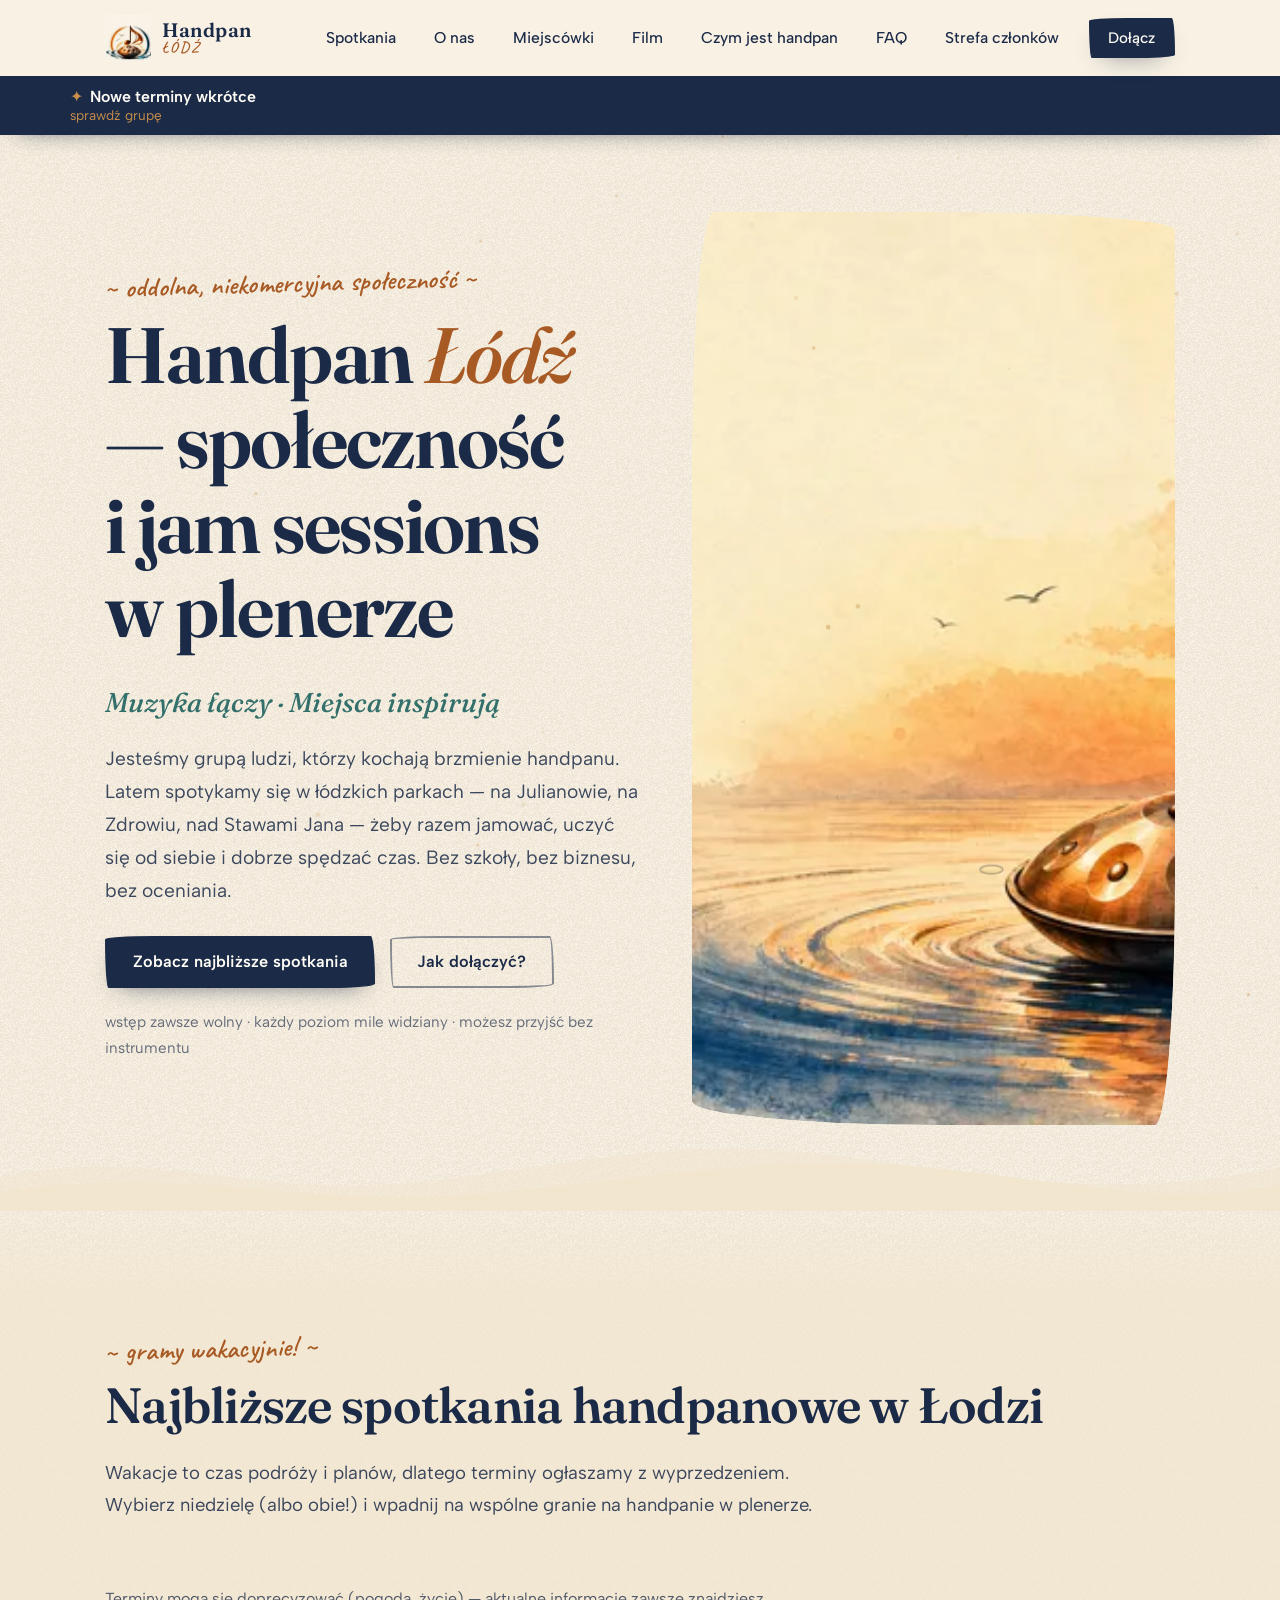
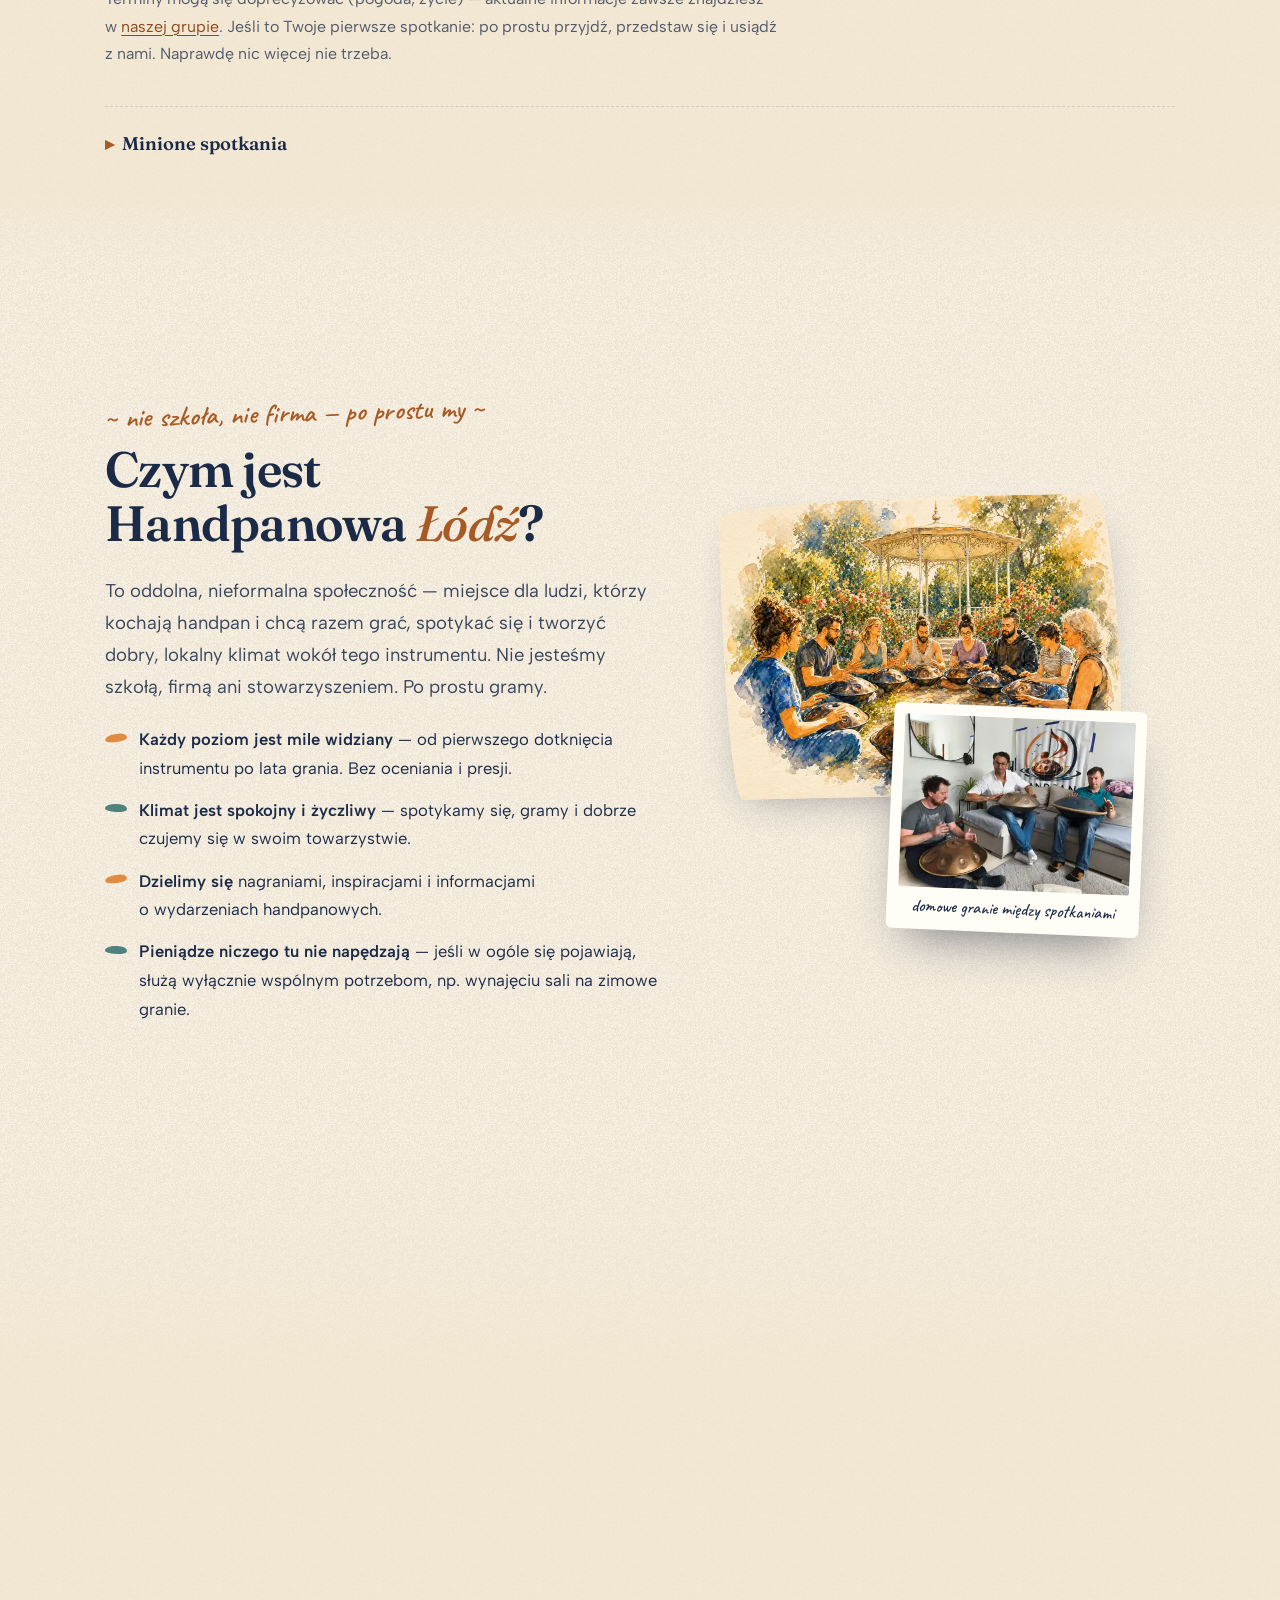
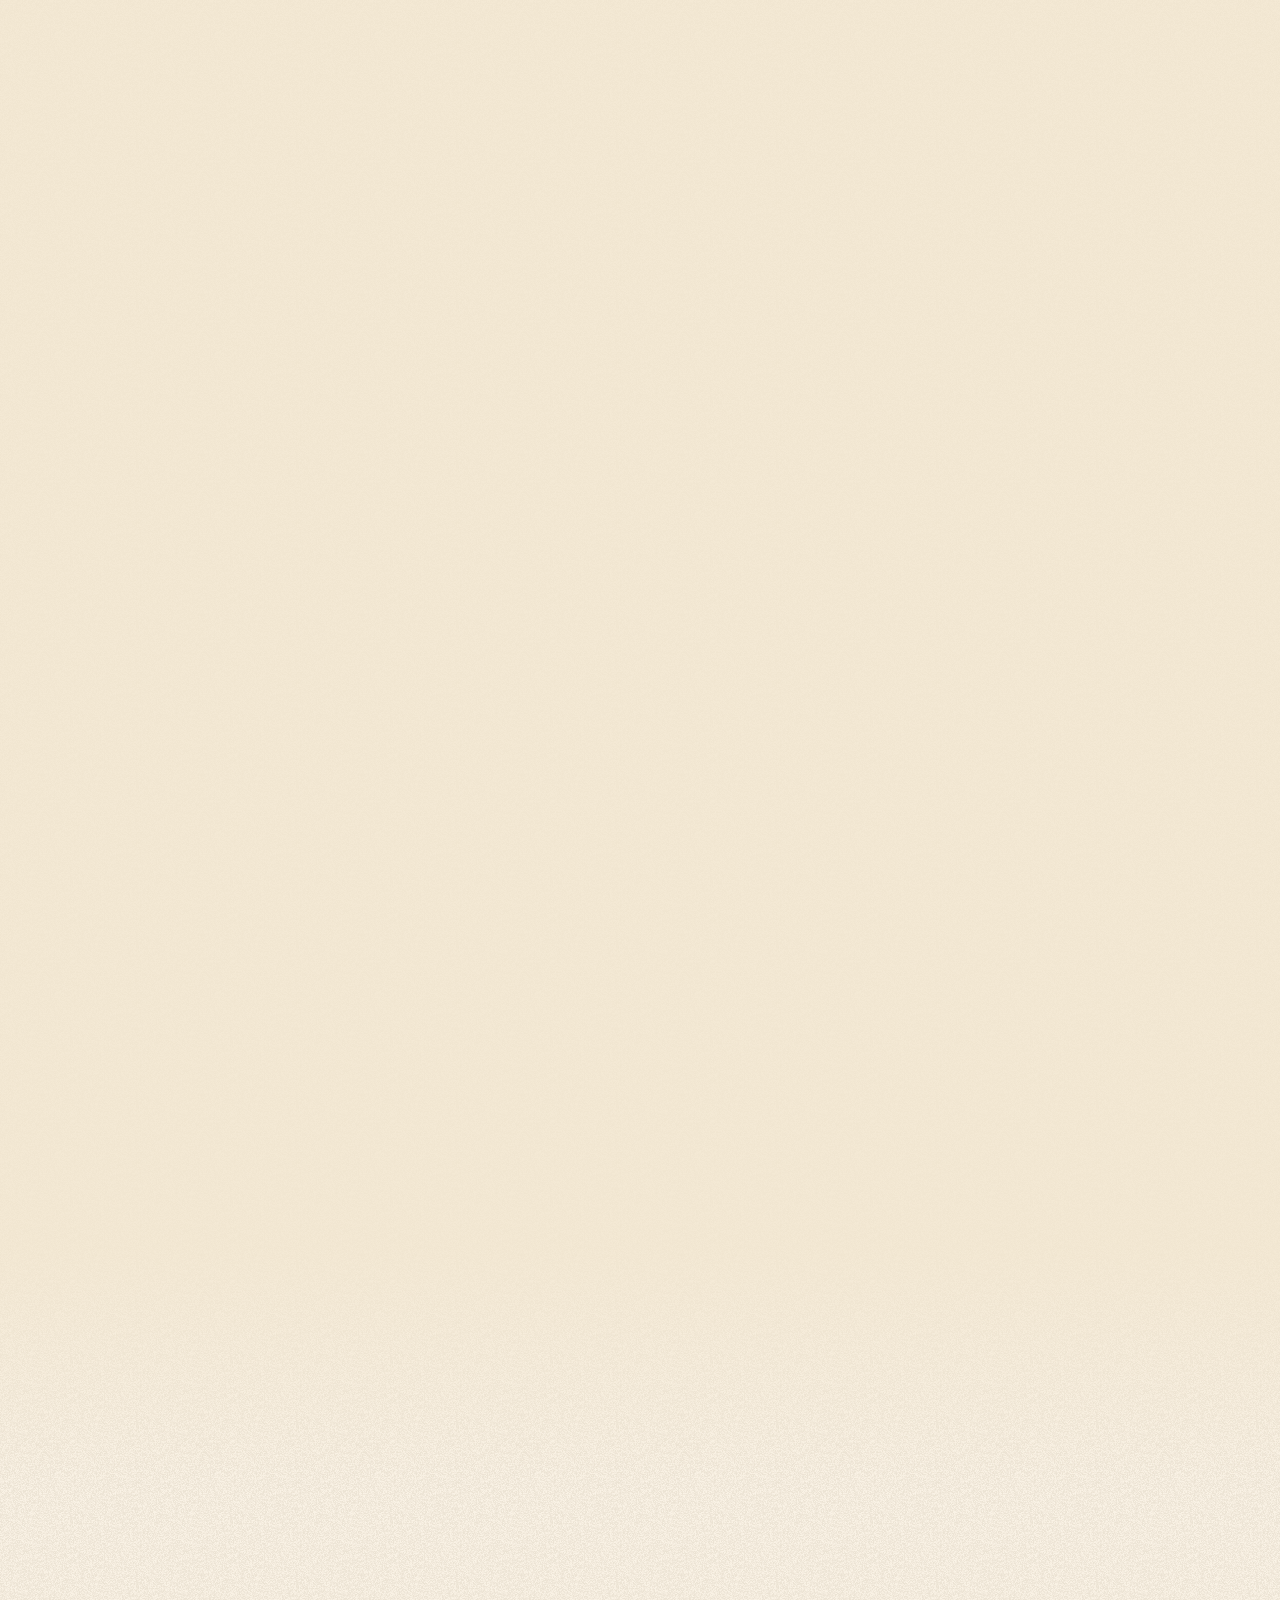
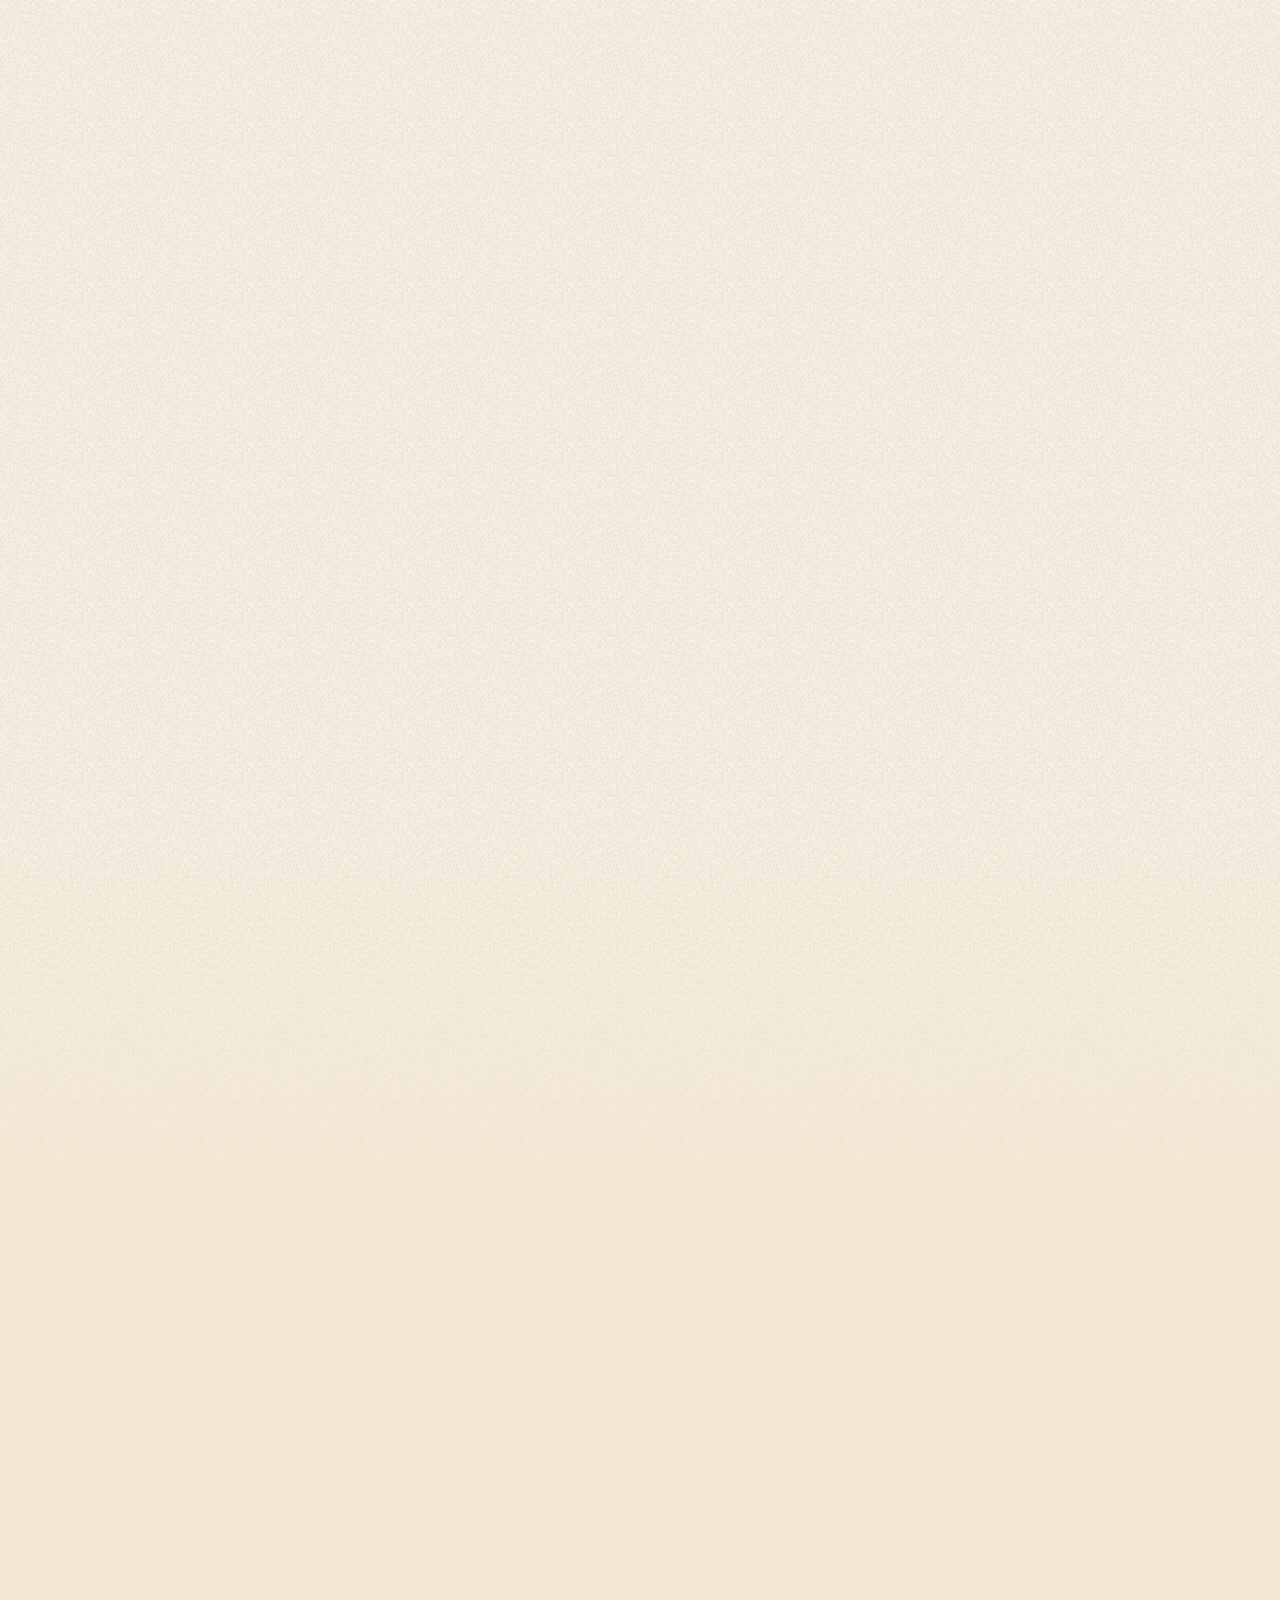
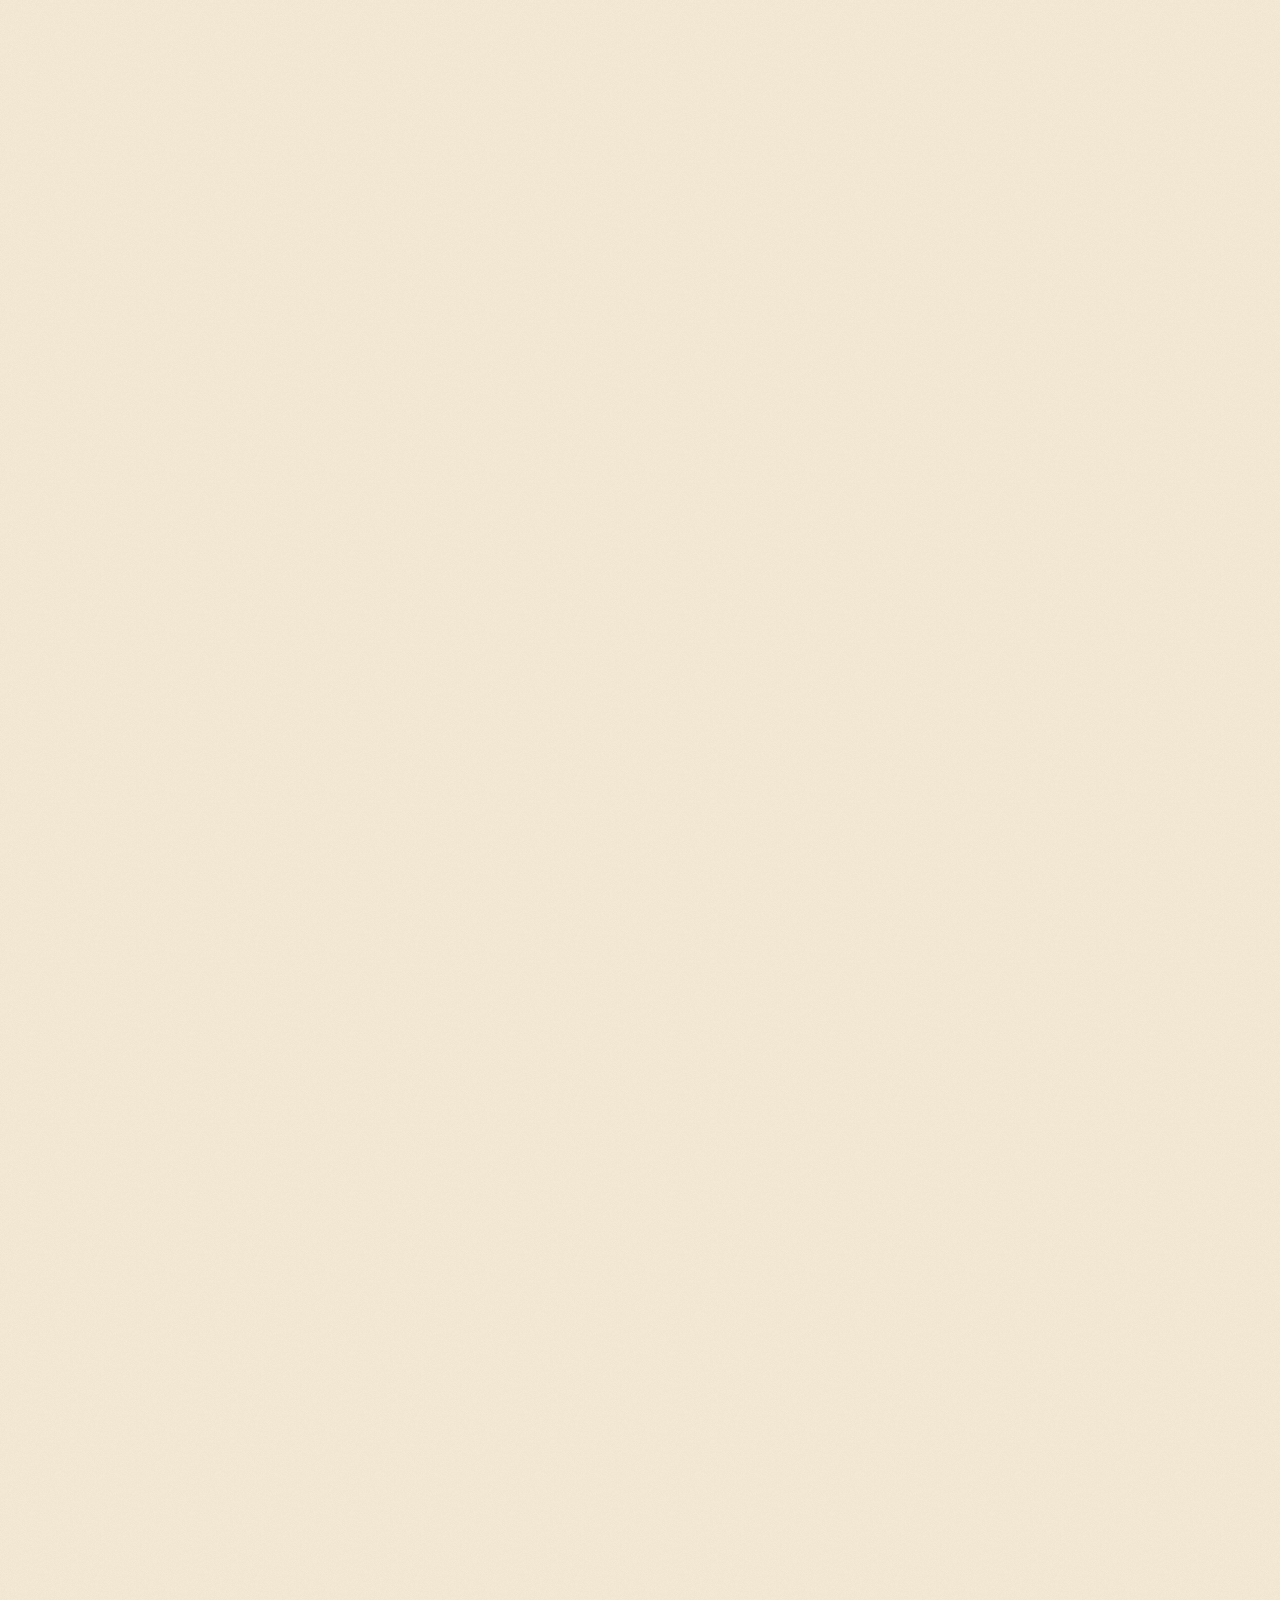
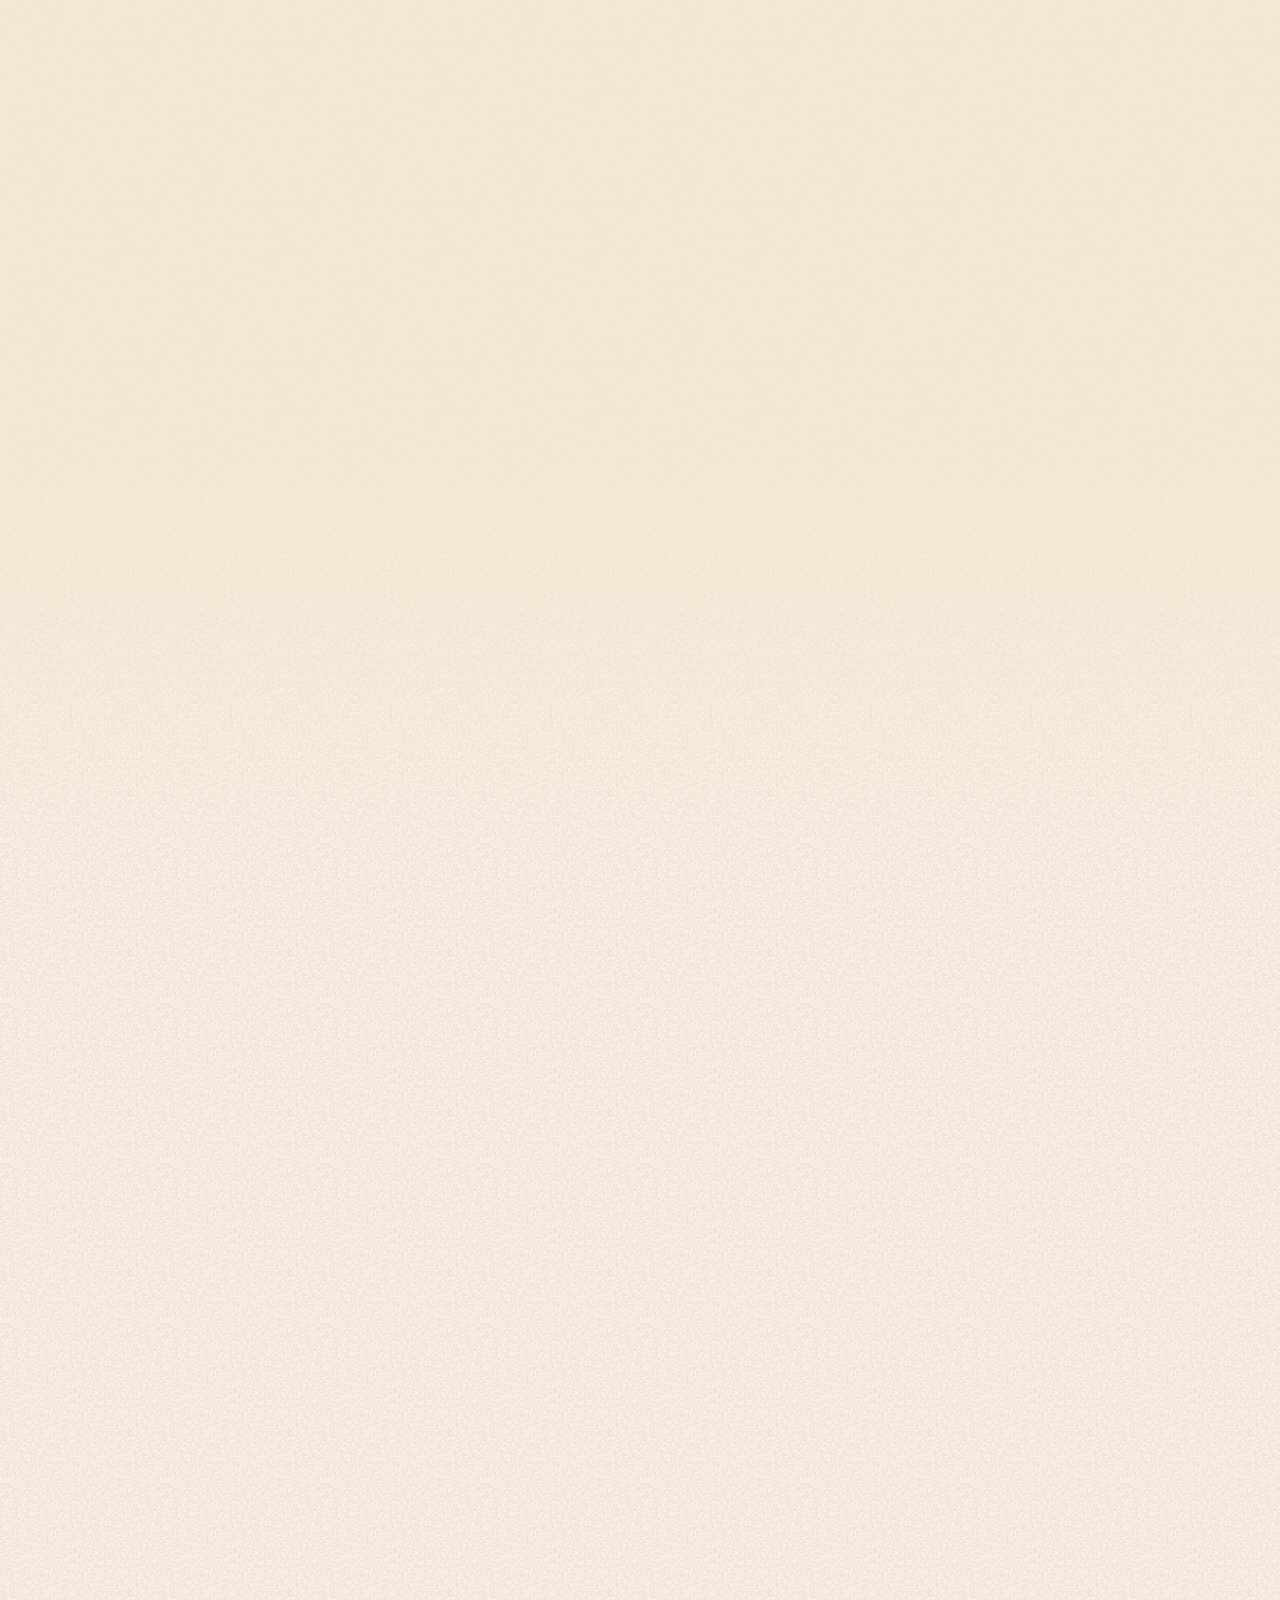
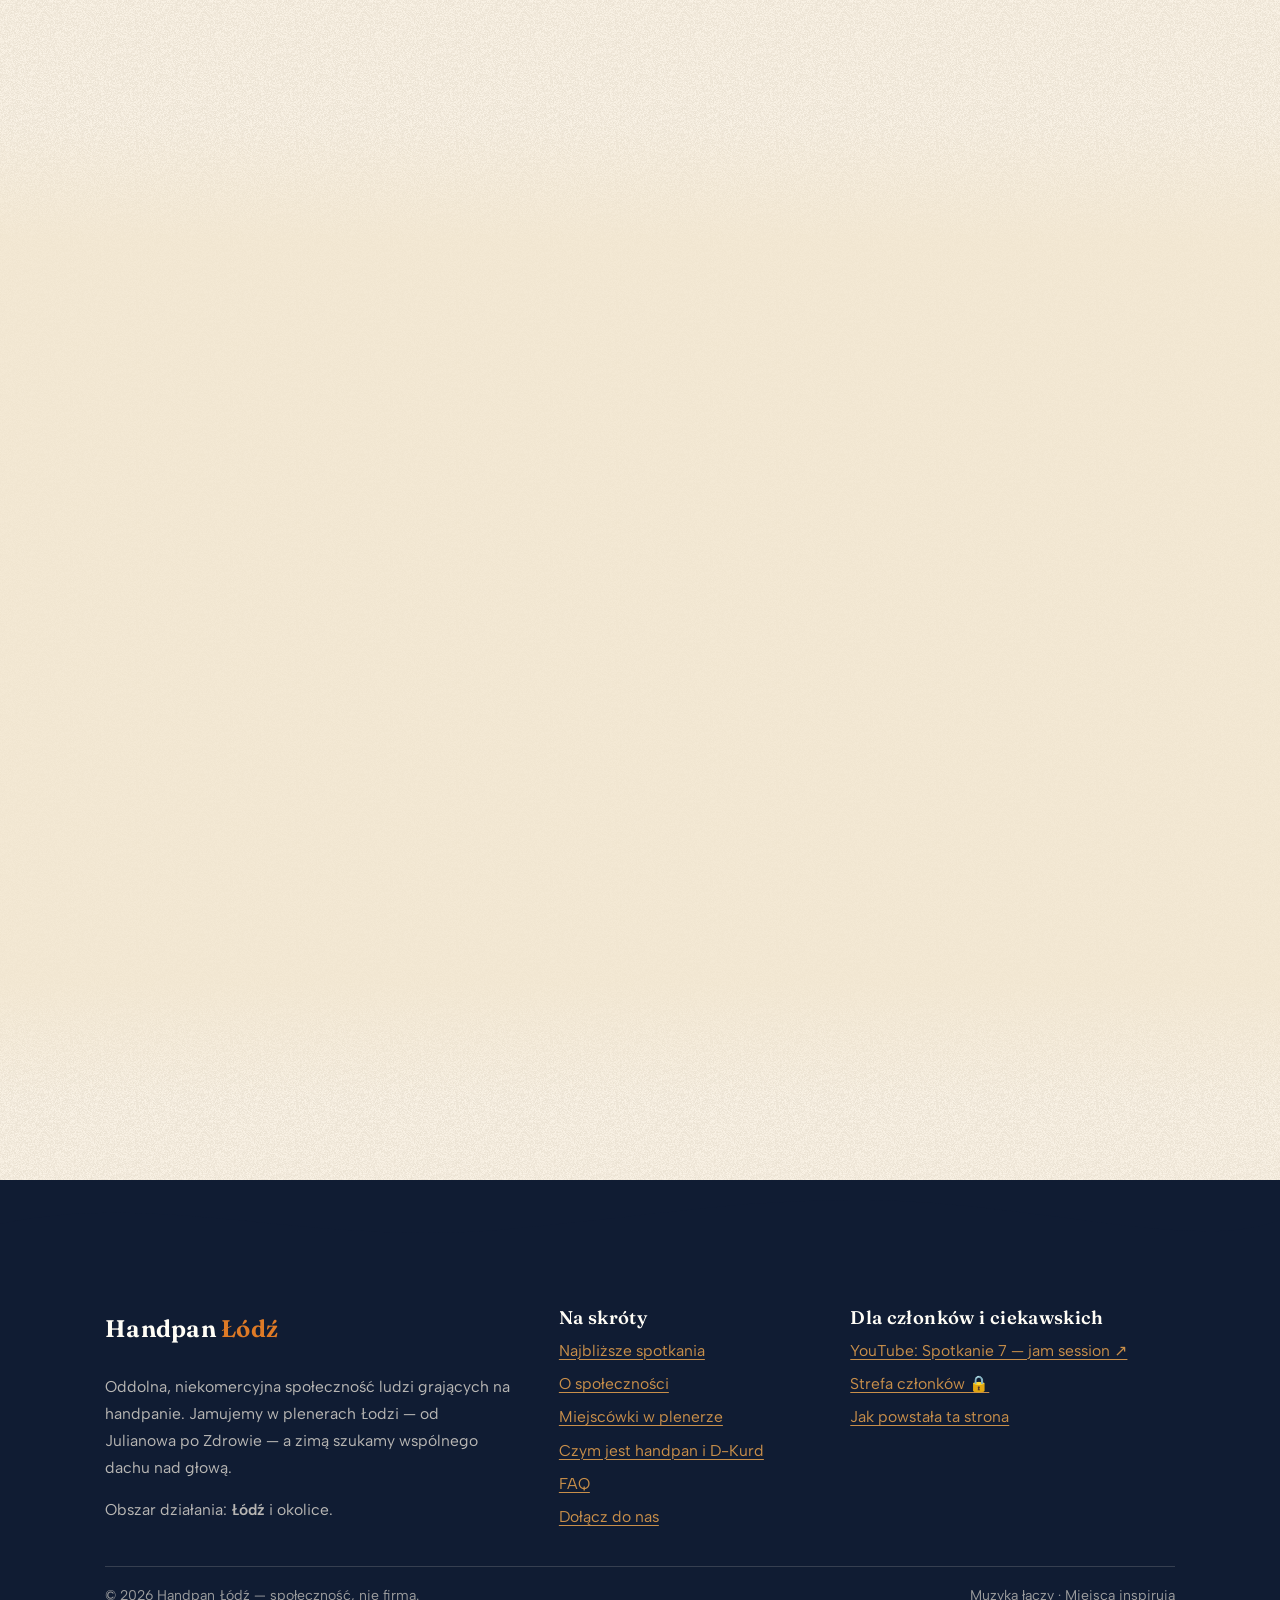
==== commit 090ce63a: "Spotkania: kolejny bilet mniejszy na szerokim ekranie (hierarchia) Kolejne (nie-najbliższe) spotkani" ====
--- a/index.html
+++ b/index.html
@@ -38,7 +38,7 @@
         imagesizes="(max-width: 840px) 100vw, 46vw">
 
   <script>document.documentElement.classList.add('js')</script>
-  <style data-zrodlo="style.css">@font-face{font-family:Fraunces;font-style:normal;font-weight:300 700;font-display:swap;src:url(/czcionki/fraunces-pl.woff2) format("woff2")}@font-face{font-family:Fraunces;font-style:italic;font-weight:300 700;font-display:swap;src:url(/czcionki/fraunces-pl-kursywa.woff2) format("woff2")}@font-face{font-family:Albert Sans;font-style:normal;font-weight:400 600;font-display:swap;src:url(/czcionki/albert-pl.woff2) format("woff2")}@font-face{font-family:Albert Sans;font-style:italic;font-weight:400;font-display:swap;src:url(/czcionki/albert-pl-kursywa.woff2) format("woff2")}@font-face{font-family:Caveat;font-style:normal;font-weight:500 600;font-display:swap;src:url(/czcionki/caveat-pl.woff2) format("woff2")}@font-face{font-family:Fraunces-zapas;src:local("Georgia");size-adjust:86%}@font-face{font-family:Albert-zapas;src:local("Arial");size-adjust:102%}@font-face{font-family:Caveat-zapas;src:local("Segoe Script");size-adjust:61%}:root{--papier:#FAF3E6;--papier-cien:#F2E6CF;--papier-jasny:#FFFDF6;--atrament:#1B2A47;--atrament-mgla:rgba(27,42,71,.14);--noc:#101C33;--miedz:#A85A24;--miedz-ciemna:#8C4A1C;--pomarancz:#DE7A26;--zloto:#C98F4A;--petrol:#33706B;--czerwien-stempla:#B23B2E;--tusz-txt:var(--atrament);--f-tytul:"Fraunces","Fraunces-zapas",Georgia,serif;--f-tekst:"Albert Sans","Albert-zapas",Arial,system-ui,sans-serif;--f-reczna:"Caveat","Caveat-zapas",cursive;--obrys-reczny:255px 22px 235px 18px / 18px 235px 22px 255px;--obrys-reczny-2:22px 245px 20px 250px / 250px 18px 245px 24px;--cien-karty:0 18px 44px -24px rgba(16,28,51,.45);--szer-tresci:1140px;--naglowek-h:76px;--pasek-h:3.7rem}*,*:before,*:after{box-sizing:border-box}html{-webkit-text-size-adjust:100%}@media(prefers-reduced-motion:no-preference){html{scroll-behavior:smooth}}body{margin:0;font-family:var(--f-tekst);font-size:1.0625rem;line-height:1.72;color:var(--tusz-txt);background-color:var(--papier);background-image:url(/zasoby/ziarno-papieru.webp);overflow-x:hidden}img{max-width:100%;height:auto;display:block}h1,h2,h3,h4{font-family:var(--f-tytul);font-weight:600;line-height:1.08;margin:0 0 .5em;color:var(--atrament);text-wrap:balance}p{margin:0 0 1em}a{color:var(--miedz-ciemna);text-decoration-thickness:.08em;text-underline-offset:.18em}a:hover{color:var(--miedz)}:focus-visible{outline:3px dashed var(--miedz);outline-offset:3px;border-radius:4px}::selection{background:var(--pomarancz);color:var(--papier-jasny)}.zawijka{max-width:var(--szer-tresci);margin-inline:auto;padding-inline:clamp(1.1rem,4vw,2.2rem)}.pomin-link{position:absolute;left:-999px;top:0;background:var(--atrament);color:var(--papier);padding:.7rem 1.2rem;z-index:200;border-radius:0 0 10px}.pomin-link:focus{left:0}.dopisek{font-family:var(--f-reczna);font-weight:600;font-size:clamp(1.35rem,2.6vw,1.7rem);color:var(--miedz);letter-spacing:.01em;display:inline-block;transform:rotate(-1.6deg);margin-bottom:.4rem}.dopisek:before{content:"~ "}.dopisek:after{content:" ~"}.tytul-sekcji{font-size:clamp(1.95rem,4.6vw,3.1rem);letter-spacing:-.015em}.tytul-sekcji em{font-style:italic;color:var(--miedz);font-weight:500}.wstep-sekcji{max-width:46rem;font-size:clamp(1.05rem,1.45vw,1.18rem);color:#1b2a47db}.sekcja{padding-block:clamp(4rem,9vw,7.5rem);position:relative;scroll-margin-top:calc(var(--naglowek-h) + var(--pasek-h) + 12px)}.sekcja--dalej{content-visibility:auto;contain-intrinsic-size:auto 1200px}.sekcja--przyciemniona{background:linear-gradient(180deg,#f2e6cf00,#f2e6cfbf 12% 88%,#f2e6cf00)}.przycisk{display:inline-flex;align-items:center;gap:.55rem;font-family:var(--f-tekst);font-weight:600;font-size:1.02rem;line-height:1.2;padding:.9rem 1.6rem;border-radius:var(--obrys-reczny);background:var(--atrament);color:var(--papier-jasny);border:2px solid var(--atrament);text-decoration:none;box-shadow:0 10px 24px -14px #101c33b3;transition:transform .18s ease,box-shadow .18s ease,background .18s ease}.przycisk:hover{background:var(--noc);color:var(--papier-jasny);transform:translateY(-2px) rotate(-.4deg);box-shadow:0 16px 30px -14px #101c33bf}.przycisk:active{transform:translateY(0)}.przycisk--cichy{background:transparent;color:var(--atrament);border:2px solid rgba(27,42,71,.5);box-shadow:none}.przycisk--cichy:hover{background:#1b2a470f;color:var(--atrament)}.przycisk--miedz{background:var(--miedz);border-color:var(--miedz)}.przycisk--miedz:hover{background:var(--miedz-ciemna)}.naglowek{position:sticky;top:0;z-index:100;height:var(--naglowek-h);background:#faf3e6db;backdrop-filter:blur(9px);-webkit-backdrop-filter:blur(9px);border-bottom:1px solid rgba(27,42,71,0);transition:border-color .25s ease,box-shadow .25s ease}.naglowek.przewinieto{border-bottom-color:var(--atrament-mgla);box-shadow:0 10px 30px -22px #101c3380}.naglowek__wnetrze{display:flex;align-items:center;gap:1.2rem;height:var(--naglowek-h)}.znak{display:flex;align-items:center;gap:.65rem;text-decoration:none;color:var(--atrament);margin-right:auto}.znak img{width:46px;height:46px;mix-blend-mode:multiply}.znak__napis{font-family:var(--f-tytul);font-weight:600;font-size:1.22rem;letter-spacing:.02em;line-height:1}.znak__napis small{display:block;font-family:var(--f-reczna);font-weight:600;font-size:.95rem;color:var(--miedz);letter-spacing:.14em;text-transform:uppercase}.nawigacja ul{display:flex;gap:clamp(.4rem,1.6vw,1.35rem);list-style:none;margin:0;padding:0;align-items:center}.nawigacja a{font-weight:500;font-size:.98rem;text-decoration:none;color:var(--atrament);padding:.45rem .55rem;border-radius:8px}.nawigacja a:hover{color:var(--miedz-ciemna);background:#a85a2414}.nawigacja a.przycisk{padding:.55rem 1.1rem;font-size:.95rem;color:var(--papier-jasny);border-radius:var(--obrys-reczny)}.nawigacja a.przycisk:hover{color:var(--papier-jasny);background:var(--noc)}.przelacznik-menu{display:none;background:none;border:2px solid rgba(27,42,71,.4);border-radius:10px;padding:.45rem .6rem;color:var(--atrament);font:inherit;cursor:pointer}@media(max-width:920px){.przelacznik-menu{display:inline-flex;align-items:center;gap:.4rem}.nawigacja{position:absolute;top:var(--naglowek-h);left:0;right:0;background:var(--papier-jasny);border-bottom:1px solid var(--atrament-mgla);box-shadow:0 24px 40px -28px #101c3380;display:none;padding:1rem 1.4rem 1.4rem}.nawigacja.otwarta{display:block}.nawigacja ul{flex-direction:column;align-items:stretch;gap:.15rem}.nawigacja a{display:block;padding:.7rem .6rem;font-size:1.05rem}.nawigacja .przycisk{justify-content:center;margin-top:.6rem}}.hero{position:relative;overflow:clip;padding-block:clamp(2.5rem,6vw,5rem) 0;min-height:calc(92svh - var(--naglowek-h))}.hero__siatka{display:grid;grid-template-columns:minmax(0,10fr) minmax(0,9fr);gap:clamp(1.5rem,4vw,3.5rem);align-items:center}.hero__tekst{position:relative;z-index:3;padding-block:clamp(1rem,4vw,3rem)}.hero h1{font-size:clamp(2.7rem,6.4vw,4.9rem);font-weight:640;letter-spacing:-.022em;margin-bottom:.35em}.hero h1 .lokalizacja{color:var(--miedz);font-style:italic;font-weight:520}.hero__haslo{font-family:var(--f-tytul);font-style:italic;font-weight:480;font-size:clamp(1.25rem,2.4vw,1.7rem);color:var(--petrol);margin-bottom:1rem}.hero__opis{max-width:34rem;font-size:clamp(1.05rem,1.5vw,1.2rem);color:#1b2a47d9}.hero__akcje{display:flex;flex-wrap:wrap;gap:.9rem;margin-top:1.8rem}.hero__drobiazg{margin-top:1.3rem;font-size:.95rem;color:#1b2a47a8}.hero__obraz{position:relative;z-index:1;align-self:stretch;min-height:340px}.hero__obraz img{width:100%;height:100%;object-fit:cover;object-position:center;border-radius:var(--obrys-reczny-2);-webkit-mask-image:radial-gradient(140% 120% at 40% 45%,#000 62%,transparent 98%);mask-image:radial-gradient(140% 120% at 40% 45%,#000 62%,transparent 98%)}.hero__obraz video{position:absolute;inset:0;width:100%;height:100%;object-fit:cover;object-position:center;border-radius:var(--obrys-reczny-2);-webkit-mask-image:radial-gradient(140% 120% at 40% 45%,#000 62%,transparent 98%);mask-image:radial-gradient(140% 120% at 40% 45%,#000 62%,transparent 98%)}.hero__fale,.hero__pyl{position:absolute;inset:0;width:100%;height:100%;pointer-events:none}.hero__fale,.hero__pyl{z-index:2}@media(max-width:840px){.hero{min-height:0}.hero__siatka{grid-template-columns:1fr}.hero__obraz{min-height:280px;order:2;margin-inline:-6%}.hero__tekst{order:1}}.rozdzielacz{display:block;width:100%;height:clamp(42px,7vw,86px);color:var(--papier-cien)}.rozdzielacz--odwrocony{transform:scaleY(-1)}.bilety{display:grid;grid-template-columns:repeat(auto-fit,minmax(min(21rem,100%),1fr));gap:clamp(1.2rem,3vw,2rem);margin-top:2.4rem;max-width:56rem}.bilet{position:relative;background:var(--papier-jasny);border:1.5px solid rgba(27,42,71,.22);border-radius:var(--obrys-reczny-2);padding:1.7rem 1.7rem 1.5rem;box-shadow:var(--cien-karty);transform:rotate(-.5deg)}.bilet:nth-child(2n){transform:rotate(.6deg)}.bilet__stempel{position:absolute;top:-1rem;right:1.1rem;font-family:var(--f-reczna);font-weight:600;font-size:1.06rem;line-height:1.05;color:var(--czerwien-stempla);border:2px solid currentColor;border-radius:50%;width:4.6rem;height:4.6rem;display:grid;place-content:center;text-align:center;transform:rotate(8deg);background:#fffdf6eb;box-shadow:0 6px 14px -8px #101c3366}.bilet__data{display:flex;align-items:baseline;gap:.7rem;flex-wrap:wrap}.bilet__dzien{font-family:var(--f-tytul);font-weight:640;font-size:clamp(2.5rem,5vw,3.3rem);letter-spacing:-.02em;color:var(--atrament);line-height:1}.bilet__miesiac{font-family:var(--f-reczna);font-weight:600;font-size:1.5rem;color:var(--miedz)}.bilet__meta{margin:.7rem 0 0;padding:0;list-style:none;display:grid;gap:.35rem;font-size:1rem}.bilet__meta li{display:flex;gap:.55rem;align-items:baseline}.bilet__meta .etykieta{font-weight:600;color:var(--petrol);min-width:4.6rem;font-size:.86rem;text-transform:uppercase;letter-spacing:.08em}.zetony{display:flex;flex-wrap:wrap;gap:.4rem;margin-top:1rem}.zetony span{font-size:.86rem;font-weight:500;color:var(--atrament);background:#33706b1f;border:1px solid rgba(51,112,107,.3);padding:.22rem .7rem;border-radius:999px}.bilet__akcje{margin-top:1.2rem;display:flex;gap:.8rem;flex-wrap:wrap;align-items:center}.bilet__akcje a{font-size:.95rem}.bilet__akcje-mapa{display:inline-flex;align-items:center;gap:.25rem}.bilet__mapa{font-weight:600;color:var(--miedz-ciemna);text-decoration:underline;text-underline-offset:2px}.bilet--najblizsze{border-color:var(--pomarancz);border-width:2px;background:linear-gradient(180deg,#FFF7EC,var(--papier-jasny) 62%);box-shadow:0 22px 50px -24px #de7a2699,0 0 0 4px #de7a261f}.bilet--minione{filter:grayscale(.35) opacity(.72)}.bilet__odznaka{position:absolute;top:-.85rem;left:1.1rem;z-index:2;font-family:var(--f-tekst);font-weight:600;font-size:.72rem;letter-spacing:.08em;text-transform:uppercase;color:#fffdf6;background:var(--pomarancz);padding:.32rem .72rem;border-radius:999px;box-shadow:0 8px 16px -10px #de7a26cc;transform:rotate(-2deg);white-space:nowrap}.bilet__odznaka--kolejne{background:transparent;color:var(--petrol);border:1.5px solid rgba(51,112,107,.5);box-shadow:none}.bilet__odznaka--minione{background:transparent;color:#1b2a4799;border:1.5px solid rgba(27,42,71,.3);box-shadow:none}.uwaga-spotkan{margin-top:1.6rem;font-size:1rem;color:#1b2a47bf;max-width:44rem}.pasek-odliczania{position:sticky;top:var(--naglowek-h);z-index:99;display:block;min-height:var(--pasek-h);padding:.4rem clamp(.7rem,3vw,1.4rem);background:var(--atrament);color:var(--papier-jasny);font-family:var(--f-tekst);line-height:1.15;text-decoration:none;overflow:hidden;box-shadow:0 10px 24px -18px #101c33e6}.pasek-odliczania:hover,.pasek-odliczania:focus-visible{background:var(--noc);color:var(--papier-jasny)}.pasek-odliczania__wnetrze{max-width:var(--szer-tresci);margin-inline:auto;min-height:calc(var(--pasek-h) - .8rem);display:flex;align-items:center;justify-content:space-between;gap:clamp(.6rem,2vw,1.4rem)}.pasek-odliczania__info{display:flex;flex-direction:column;gap:.08rem;min-width:0}.pasek-odliczania__tytul{display:flex;align-items:center;gap:.4rem;font-weight:600;font-size:clamp(.84rem,2.4vw,1rem);white-space:nowrap;overflow:hidden;text-overflow:ellipsis}.pasek-odliczania__ikona{flex:none;color:var(--zloto);font-style:normal}.pasek-odliczania__label{overflow:hidden;text-overflow:ellipsis}.pasek-odliczania__data{font-size:clamp(.72rem,1.9vw,.85rem);color:var(--zloto);white-space:nowrap;overflow:hidden;text-overflow:ellipsis}.pasek-odliczania__kafelki{display:flex;gap:clamp(.3rem,1.2vw,.5rem);flex:none}.pasek-odliczania .kafel{background:var(--papier-jasny);border-radius:7px;padding:.26rem .5rem;min-width:2.85rem;display:flex;flex-direction:column;align-items:center;line-height:1}.pasek-odliczania .kafel__num{font-weight:640;font-size:clamp(1.1rem,3.2vw,1.4rem);color:var(--atrament);font-variant-numeric:tabular-nums;font-feature-settings:"tnum"}.pasek-odliczania .kafel small{font-size:.66rem;color:var(--miedz-ciemna);margin-top:.15rem;letter-spacing:.02em}.pasek-odliczania .kafel .krotki{display:none}.pasek-odliczania--trwa{background:var(--petrol)}.pasek-odliczania--trwa .pasek-odliczania__data,.pasek-odliczania--trwa .pasek-odliczania__ikona{color:var(--papier-jasny)}@media(max-width:520px){.pasek-odliczania .kafel .pelny{display:none}.pasek-odliczania .kafel .krotki{display:inline}.pasek-odliczania .kafel{min-width:2.5rem;padding:.22rem .32rem}}.archiwum-spotkan{margin-top:2.4rem;border-top:1px dashed var(--atrament-mgla);padding-top:1.3rem}.archiwum-spotkan__naglowek{cursor:pointer;font-family:var(--f-tytul);font-weight:600;font-size:1.15rem;color:var(--atrament);list-style:none;display:inline-flex;align-items:center;gap:.5rem}.archiwum-spotkan__naglowek::-webkit-details-marker{display:none}.archiwum-spotkan__naglowek:before{content:"\25b8";color:var(--miedz);transition:transform .2s}.archiwum-spotkan[open] .archiwum-spotkan__naglowek:before{transform:rotate(90deg)}.bilety--archiwum{margin-top:1.6rem}.o-nas__siatka{display:grid;grid-template-columns:minmax(0,11fr) minmax(0,9fr);gap:clamp(2rem,5vw,4rem);align-items:center}.kolaz{position:relative;min-height:420px}.kolaz__akwarela{width:88%;border-radius:var(--obrys-reczny);box-shadow:var(--cien-karty);transform:rotate(-1.2deg)}.kolaz__zdjecie{position:absolute;right:-2%;bottom:-8%;width:56%;background:var(--papier-jasny);padding:.7rem .7rem 2.6rem;border-radius:6px;box-shadow:0 24px 50px -20px #101c338c;transform:rotate(2.4deg)}.kolaz__zdjecie img{border-radius:3px}.kolaz__zdjecie figcaption{font-family:var(--f-reczna);font-weight:500;font-size:1.12rem;color:var(--atrament);text-align:center;margin-top:.55rem;position:absolute;inset-inline:0;bottom:.5rem}.lista-prawd{list-style:none;margin:1.4rem 0 0;padding:0;display:grid;gap:.85rem;max-width:36rem}.lista-prawd li{position:relative;padding-left:2.1rem;font-size:1.04rem}.lista-prawd li strong{color:var(--atrament)}.lista-prawd li:before{content:"";position:absolute;left:0;top:.52em;width:1.35rem;height:.5rem;background:var(--pomarancz);border-radius:60% 40% 55% 45%/70% 55% 45% 40%;transform:rotate(-6deg);opacity:.85}.lista-prawd li:nth-child(2n):before{background:var(--petrol);transform:rotate(4deg)}@media(max-width:840px){.o-nas__siatka{grid-template-columns:1fr}.kolaz{min-height:0;margin-top:1rem;margin-bottom:2.5rem}}.miejscowki-siatka{display:grid;grid-template-columns:repeat(auto-fill,minmax(min(19rem,100%),1fr));gap:clamp(1.2rem,2.6vw,1.8rem);margin-top:2.4rem}.karta-miejscowki{background:var(--papier-jasny);border:1.5px solid rgba(27,42,71,.18);border-radius:var(--obrys-reczny-2);overflow:hidden;box-shadow:var(--cien-karty);display:flex;flex-direction:column}.karta-miejscowki__kadr{position:relative;aspect-ratio:4/3;overflow:hidden}.karta-miejscowki__kadr img{width:100%;height:100%;object-fit:cover;transition:transform .5s ease}.karta-miejscowki:hover .karta-miejscowki__kadr img{transform:scale(1.045)}.karta-miejscowki__pin{position:absolute;top:.8rem;left:.8rem;width:2.3rem;height:2.3rem;border-radius:50% 50% 50% 4px;display:grid;place-content:center;color:#fff;font-weight:600;font-size:1.05rem;font-family:var(--f-tytul);transform:rotate(-8deg);box-shadow:0 8px 16px -8px #101c3399}.karta-miejscowki__tresc{padding:1.1rem 1.25rem 1.25rem;display:flex;flex-direction:column;gap:.3rem;flex:1}.karta-miejscowki h3{font-size:1.32rem;margin-bottom:.1rem}.karta-miejscowki__adres{font-size:.97rem;color:#1b2a47c7;margin:0}.karta-miejscowki__dzielnica{font-family:var(--f-reczna);font-weight:600;font-size:1.06rem;color:var(--petrol)}.karta-miejscowki__mapa{margin-top:auto;padding-top:.7rem;font-size:.94rem;font-weight:600}.pin--1{background:var(--czerwien-stempla)}.pin--2{background:var(--pomarancz)}.pin--3{background:var(--petrol)}.pin--4{background:#7a4e8c}.pin--5{background:var(--miedz)}.pin--6{background:#2e5e8c}.pin--7{background:#4c7a54}.fasada-yt{position:relative;display:block;width:100%;aspect-ratio:16/9;border:0;padding:0;cursor:pointer;border-radius:var(--obrys-reczny-2);overflow:hidden;box-shadow:var(--cien-karty);background:var(--noc)}.fasada-yt img{width:100%;height:100%;object-fit:cover;opacity:.92}.fasada-yt:after{content:"";position:absolute;inset:0;background:linear-gradient(180deg,#101c3300 55%,#101c338c)}.fasada-yt__play{position:absolute;inset:0;margin:auto;width:5.4rem;height:5.4rem;z-index:2;background:#faf3e6f0;border-radius:50%;display:grid;place-content:center;box-shadow:0 18px 40px -12px #101c33cc;transition:transform .2s ease,background .2s ease}.fasada-yt:hover .fasada-yt__play{transform:scale(1.07);background:var(--papier-jasny)}.fasada-yt__play svg{width:2rem;height:2rem;fill:var(--miedz-ciemna);margin-left:.3rem}.fasada-yt__tytul{position:absolute;left:1.2rem;bottom:1rem;z-index:2;color:var(--papier-jasny);font-family:var(--f-reczna);font-weight:600;font-size:1.3rem;text-shadow:0 2px 10px rgba(16,28,51,.7)}.film-oprawa{max-width:56rem;margin-top:2.2rem}.film-oprawa iframe{width:100%;aspect-ratio:16/9;border:0;border-radius:var(--obrys-reczny-2);box-shadow:var(--cien-karty)}.handpan-siatka{display:grid;grid-template-columns:minmax(0,10fr) minmax(0,9fr);gap:clamp(2rem,5vw,4rem);align-items:center;margin-top:1.5rem}.instrument{position:relative;max-width:520px;margin-inline:auto;width:100%}.instrument svg{width:100%;height:auto;display:block;filter:drop-shadow(0 30px 40px rgba(16,28,51,.35))}.instrument .pole{cursor:pointer;transition:filter .15s ease}.instrument .membrana{filter:url(#cien-pola)}.instrument .pole:hover ellipse.membrana,.instrument .pole:focus-visible ellipse.membrana{filter:brightness(1.18)}.instrument .pole:focus-visible{outline:none}.instrument .pole:focus-visible ellipse.membrana{stroke:var(--pomarancz);stroke-width:3}.instrument text{font-family:var(--f-tekst);font-weight:600;fill:#f6e7c8;pointer-events:none}.instrument .fala-dzwieku{fill:none;stroke:#f2c186;stroke-width:2.4;opacity:0}.podpis-instrumentu{text-align:center;margin-top:1rem;font-family:var(--f-reczna);font-weight:600;font-size:1.35rem;color:var(--miedz)}.sklad-skali{display:flex;flex-wrap:wrap;gap:.45rem;margin-top:1.1rem}.sklad-skali span{font-family:var(--f-tytul);font-weight:600;font-size:1rem;background:#1b2a4714;border:1px solid rgba(27,42,71,.25);color:var(--atrament);border-radius:10px;padding:.25rem .65rem}.sklad-skali span.ding{background:var(--atrament);color:var(--papier-jasny)}@media(max-width:840px){.handpan-siatka{grid-template-columns:1fr}}.akordy{margin-top:clamp(2.6rem,6vw,4rem);border-top:1px solid var(--atrament-mgla);padding-top:clamp(2rem,4vw,2.8rem)}.akordy__tytul{font-size:clamp(1.5rem,3.6vw,2rem);margin:0 0 .5rem}.akordy__wstep{max-width:64ch;margin:0 0 1.8rem}.akordy-siatka{display:grid;grid-template-columns:repeat(auto-fill,minmax(min(11.5rem,100%),1fr));gap:clamp(1rem,2.4vw,1.5rem)}.karta-akordu{margin:0;background:var(--papier-jasny);border:1.5px solid rgba(27,42,71,.18);border-radius:16px;box-shadow:var(--cien-karty);padding:1rem 1rem 1.15rem;display:flex;flex-direction:column;align-items:center;text-align:center}.karta-akordu>svg{width:100%;max-width:188px;height:auto;display:block;filter:drop-shadow(0 14px 22px rgba(16,28,51,.28))}.karta-akordu .pak circle{fill:#f6e7c81f;stroke:#f6e7c847;stroke-width:1.5}.karta-akordu .pak text{font-family:var(--f-tekst);font-weight:600;font-size:12px;fill:#f6e7c8;opacity:.6;text-anchor:middle}.karta-akordu .pak--ding text{font-size:13px;opacity:.5}.karta-akordu .akord-akt circle{fill:var(--pomarancz);stroke:#f6e7c8;stroke-width:2}.karta-akordu .akord-akt text{fill:#fffdf6;opacity:1}.karta-akordu figcaption{margin-top:.75rem;display:flex;flex-direction:column;gap:.12rem}.karta-akordu__nazwa{font-family:var(--f-tytul);font-weight:600;font-size:1.3rem;color:var(--atrament)}.karta-akordu__nuty{font-family:var(--f-tytul);font-weight:600;color:var(--miedz);font-size:1.02rem;letter-spacing:.02em}.karta-akordu__typ{font-family:var(--f-reczna);font-weight:600;color:var(--petrol);font-size:1.04rem;line-height:1.25}.akordy__zrodlo{margin-top:1.5rem;font-size:.94rem;color:#1b2a47b8}.akordy-grupa{margin-top:clamp(1.8rem,4.5vw,2.8rem)}.akordy-grupa__tytul{font-size:clamp(1.3rem,2.8vw,1.6rem);margin:0 0 .5rem;display:flex;align-items:baseline;gap:.5rem;flex-wrap:wrap}.akordy-grupa__en{font-family:var(--f-reczna);font-weight:600;font-size:.92em;color:var(--miedz)}.akordy-grupa__opis{max-width:64ch;margin:0 0 1.1rem}.akord-interwaly{list-style:none;margin:0 0 1.5rem;padding:0;display:flex;flex-wrap:wrap;gap:.6rem}.akord-interwaly li{flex:1 1 12rem;display:flex;flex-direction:column;gap:.05rem;background:#33706b12;border:1px solid rgba(51,112,107,.22);border-radius:12px;padding:.55rem .85rem}.akord-interwaly__nazwa{font-family:var(--f-tytul);font-weight:600;color:var(--petrol);font-size:1.02rem}.akord-interwaly__opis{font-size:.9rem;color:#1b2a47cc}.karta-akordu__warianty{font-family:var(--f-tekst);font-size:.82rem;color:#1b2a479e;margin-top:.2rem;line-height:1.3}.karta-akordu__graj{margin-top:.75rem;display:inline-flex;align-items:center;gap:.35rem;white-space:nowrap;font-family:var(--f-tekst);font-size:.9rem;font-weight:600;color:var(--atrament);background:#de7a2621;border:1.5px solid rgba(222,122,38,.55);border-radius:999px;padding:.34rem .9rem;cursor:pointer;transition:background .2s ease,transform .12s ease}.karta-akordu__graj:hover{background:#de7a263d}.karta-akordu__graj:active{transform:scale(.95)}.karta-akordu__graj:focus-visible{outline:2px solid var(--pomarancz);outline-offset:2px}.ikona-graj{width:16px;height:16px;max-width:16px;flex:none}.ikona-graj circle{fill:none;stroke:var(--miedz);stroke-width:2}.ikona-graj path{fill:var(--miedz)}.karta-akordu[data-akord]{cursor:pointer;transition:transform .15s ease,box-shadow .2s ease,border-color .2s ease}.karta-akordu[data-akord]:hover{transform:translateY(-3px);border-color:#de7a2673}.karta-akordu.gra{border-color:var(--pomarancz)}@media(prefers-reduced-motion:no-preference){.karta-akordu.gra .akord-akt circle{transform-box:fill-box;transform-origin:center;animation:puls-akordu .55s ease}}@keyframes puls-akordu{0%{transform:scale(1)}45%{transform:scale(1.22)}to{transform:scale(1)}}.akordy-progresja{margin-top:clamp(1.8rem,4vw,2.6rem);background:var(--papier-jasny);border:1.5px solid var(--atrament-mgla);border-left:4px solid var(--pomarancz);border-radius:16px;padding:1.1rem 1.35rem 1.25rem;box-shadow:var(--cien-karty)}.akordy-progresja__tytul{font-family:var(--f-tytul);font-weight:600;font-size:1.2rem;color:var(--atrament);margin:0 0 .5rem}.akordy-progresja p{margin:0 0 .6rem;max-width:66ch}.akordy-progresja p:last-child{margin-bottom:0}.akordy-progresja__ciag{display:flex;flex-wrap:wrap;gap:.45rem;align-items:center}.akordy-progresja__akord{font-family:var(--f-tytul);font-weight:600;color:var(--atrament);background:#de7a2621;border:1px solid rgba(222,122,38,.4);border-radius:10px;padding:.28rem .7rem}.akordy-progresja__strz{color:var(--miedz);font-weight:700}.akordy-progresja__nota{font-size:.92rem;color:#1b2a47bf}.zasady-siatka{display:grid;grid-template-columns:minmax(0,1fr) minmax(0,1fr);gap:clamp(2rem,5vw,4rem);align-items:start}.lista-zasad{list-style:none;margin:1.2rem 0 0;padding:0;display:grid;gap:.8rem}.lista-zasad li{position:relative;padding-left:2.1rem;font-size:1.02rem}.lista-zasad li:before{content:"";position:absolute;left:.1rem;top:.5em;width:.55rem;height:.55rem;border-radius:50%;background:var(--zloto);box-shadow:0 0 0 4px #c98f4a40}.panel-dolacz{background:linear-gradient(160deg,var(--atrament) 0%,var(--noc) 100%);color:var(--papier);border-radius:var(--obrys-reczny);padding:clamp(1.8rem,4vw,2.8rem);box-shadow:var(--cien-karty);position:relative;overflow:hidden}.panel-dolacz:before{content:"";position:absolute;inset:-40% -30% auto auto;width:26rem;height:26rem;border-radius:50%;background:radial-gradient(circle,#de7a2659,#de7a2600 70%);pointer-events:none}.panel-dolacz h3{color:var(--papier-jasny);font-size:clamp(1.6rem,3vw,2.2rem)}.panel-dolacz .dopisek{color:var(--zloto)}.panel-dolacz p{color:#faf3e6e0}.panel-dolacz .przycisk{background:var(--pomarancz);border-color:var(--pomarancz);color:#231204;font-weight:600}.panel-dolacz .przycisk:hover{background:#e98a38;border-color:#e98a38}.teaser-strefy{margin-top:1.6rem;padding-top:1.4rem;border-top:1px dashed rgba(250,243,230,.35);display:flex;gap:1rem;align-items:flex-start}.teaser-strefy svg{flex:0 0 2rem;width:2rem;height:2rem;fill:none;stroke:var(--zloto);stroke-width:1.6}.teaser-strefy a{color:var(--zloto)}@media(max-width:840px){.zasady-siatka{grid-template-columns:1fr}}.pytania{max-width:50rem;margin-top:2rem;display:grid;gap:.8rem}.pytania details{background:var(--papier-jasny);border:1.5px solid rgba(27,42,71,.18);border-radius:16px;box-shadow:0 10px 26px -20px #101c3380;overflow:hidden}.pytania summary{cursor:pointer;list-style:none;display:flex;align-items:center;gap:.9rem;padding:1.05rem 1.3rem;font-weight:600;font-size:1.06rem;color:var(--atrament)}.pytania summary::-webkit-details-marker{display:none}.pytania summary:after{content:"+";margin-left:auto;font-family:var(--f-tytul);font-size:1.5rem;color:var(--miedz);transition:transform .25s ease;line-height:1}.pytania details[open] summary:after{transform:rotate(45deg)}.pytania details p{padding:0 1.3rem 1.2rem;margin:0;color:#1b2a47d9}.pytania details[open]{border-color:#a85a2473}.stopka{background:var(--noc);color:#faf3e6d1;margin-top:clamp(3rem,7vw,5rem);position:relative}.stopka a{color:var(--zloto)}.stopka a:hover{color:#e0b575}.stopka__fala{display:block;width:100%;height:clamp(40px,6vw,72px);color:var(--noc);margin-bottom:-1px;background:transparent}.stopka__siatka{display:grid;grid-template-columns:minmax(0,5fr) minmax(0,3fr) minmax(0,4fr);gap:clamp(1.6rem,4vw,3rem);padding-block:clamp(2.4rem,5vw,3.6rem) 1.6rem}.stopka h2,.stopka h3{color:var(--papier-jasny);font-size:1.15rem;letter-spacing:.02em}.stopka ul{list-style:none;margin:0;padding:0;display:grid;gap:.4rem;font-size:.98rem}.stopka__znak{font-family:var(--f-tytul);font-weight:640;font-size:1.5rem;color:var(--papier-jasny);letter-spacing:.01em}.stopka__znak span{color:var(--pomarancz)}.stopka__opis{font-size:.98rem;max-width:26rem;color:#faf3e6b8}.stopka__dol{border-top:1px solid rgba(250,243,230,.16);padding-block:1.1rem 1.5rem;font-size:.88rem;color:#faf3e699;display:flex;flex-wrap:wrap;gap:.6rem 1.6rem;justify-content:space-between}@media(max-width:840px){.stopka__siatka{grid-template-columns:1fr 1fr}}@media(max-width:560px){.stopka__siatka{grid-template-columns:1fr}}html.js .odslon{opacity:0;transform:translateY(26px);transition:opacity .7s ease,transform .7s cubic-bezier(.22,.9,.3,1)}html.js .odslon.widoczna{opacity:1;transform:none}html.js .odslon--pozniej{transition-delay:.15s}@media(prefers-reduced-motion:reduce){html.js .odslon{opacity:1;transform:none;transition:none}.karta-miejscowki__kadr img,.przycisk{transition:none}}.strefa-glowna{min-height:70svh;display:grid;align-items:start}.strefa-panel{max-width:33rem;margin:clamp(2.5rem,7vw,5rem) auto;background:var(--papier-jasny);border:1.5px solid rgba(27,42,71,.2);border-radius:var(--obrys-reczny);box-shadow:var(--cien-karty);padding:clamp(1.6rem,4vw,2.6rem);text-align:center}.strefa-panel .klodka{width:3.4rem;height:3.4rem;margin:0 auto 1rem;stroke:var(--miedz);fill:none;stroke-width:1.5}.strefa-panel h1{font-size:clamp(1.9rem,4.5vw,2.6rem)}.strefa-form{display:grid;gap:.9rem;margin-top:1.4rem;text-align:left}.strefa-form label{font-weight:600;font-size:.98rem}.strefa-form input{font:inherit;padding:.85rem 1rem;border-radius:12px;border:2px solid rgba(27,42,71,.35);background:var(--papier);color:var(--atrament);width:100%}.strefa-form input:focus-visible{outline:3px dashed var(--miedz);outline-offset:2px;border-color:var(--miedz)}.strefa-blad{min-height:1.6em;margin:0;font-size:.95rem;font-weight:600;color:var(--czerwien-stempla)}.strefa-tresc{max-width:46rem;margin-inline:auto;padding-block:clamp(2rem,5vw,3.4rem)}.strefa-tresc .karta-materialow{background:var(--papier-jasny);border:1.5px solid rgba(27,42,71,.18);border-radius:var(--obrys-reczny-2);box-shadow:var(--cien-karty);padding:1.4rem 1.6rem;margin-bottom:1.2rem}.strefa-tresc .karta-materialow h2{font-size:1.35rem;margin-bottom:.3rem}.strefa-pasek{display:flex;justify-content:space-between;align-items:center;gap:1rem;margin-bottom:1.6rem;flex-wrap:wrap}.ukryte{display:none!important}.proza{max-width:46rem;margin-inline:auto;padding-block:clamp(2.2rem,6vw,4rem)}.proza h1{font-size:clamp(2.2rem,5.5vw,3.4rem)}.proza h2{font-size:clamp(1.5rem,3.2vw,2rem);margin-top:2.2em}.proza h3{font-size:1.2rem;margin-top:1.6em}.proza code{font-family:ui-monospace,Consolas,monospace;font-size:.92em;background:#1b2a4714;padding:.12em .4em;border-radius:6px}.proza pre{background:var(--noc);color:#efe6d2;padding:1.1rem 1.3rem;border-radius:14px;overflow-x:auto;font-size:.9rem;line-height:1.6;box-shadow:var(--cien-karty)}.proza pre code{background:none;padding:0;color:inherit}.proza ul{padding-left:1.3rem}.proza li{margin-bottom:.35em}.proza .ostrzezenie{background:#de7a261f;border-left:4px solid var(--pomarancz);padding:.9rem 1.2rem;border-radius:0 12px 12px 0}.strona-404{min-height:60svh;display:grid;place-content:center;text-align:center;padding:3rem 1.2rem}.strona-404 h1{font-size:clamp(3rem,10vw,6rem);margin-bottom:.2em}.strona-404 .dopisek{transform:rotate(-2deg)}</style>
+  <style data-zrodlo="style.css">@font-face{font-family:Fraunces;font-style:normal;font-weight:300 700;font-display:swap;src:url(/czcionki/fraunces-pl.woff2) format("woff2")}@font-face{font-family:Fraunces;font-style:italic;font-weight:300 700;font-display:swap;src:url(/czcionki/fraunces-pl-kursywa.woff2) format("woff2")}@font-face{font-family:Albert Sans;font-style:normal;font-weight:400 600;font-display:swap;src:url(/czcionki/albert-pl.woff2) format("woff2")}@font-face{font-family:Albert Sans;font-style:italic;font-weight:400;font-display:swap;src:url(/czcionki/albert-pl-kursywa.woff2) format("woff2")}@font-face{font-family:Caveat;font-style:normal;font-weight:500 600;font-display:swap;src:url(/czcionki/caveat-pl.woff2) format("woff2")}@font-face{font-family:Fraunces-zapas;src:local("Georgia");size-adjust:86%}@font-face{font-family:Albert-zapas;src:local("Arial");size-adjust:102%}@font-face{font-family:Caveat-zapas;src:local("Segoe Script");size-adjust:61%}:root{--papier:#FAF3E6;--papier-cien:#F2E6CF;--papier-jasny:#FFFDF6;--atrament:#1B2A47;--atrament-mgla:rgba(27,42,71,.14);--noc:#101C33;--miedz:#A85A24;--miedz-ciemna:#8C4A1C;--pomarancz:#DE7A26;--zloto:#C98F4A;--petrol:#33706B;--czerwien-stempla:#B23B2E;--tusz-txt:var(--atrament);--f-tytul:"Fraunces","Fraunces-zapas",Georgia,serif;--f-tekst:"Albert Sans","Albert-zapas",Arial,system-ui,sans-serif;--f-reczna:"Caveat","Caveat-zapas",cursive;--obrys-reczny:255px 22px 235px 18px / 18px 235px 22px 255px;--obrys-reczny-2:22px 245px 20px 250px / 250px 18px 245px 24px;--cien-karty:0 18px 44px -24px rgba(16,28,51,.45);--szer-tresci:1140px;--naglowek-h:76px;--pasek-h:3.7rem}*,*:before,*:after{box-sizing:border-box}html{-webkit-text-size-adjust:100%}@media(prefers-reduced-motion:no-preference){html{scroll-behavior:smooth}}body{margin:0;font-family:var(--f-tekst);font-size:1.0625rem;line-height:1.72;color:var(--tusz-txt);background-color:var(--papier);background-image:url(/zasoby/ziarno-papieru.webp);overflow-x:hidden}img{max-width:100%;height:auto;display:block}h1,h2,h3,h4{font-family:var(--f-tytul);font-weight:600;line-height:1.08;margin:0 0 .5em;color:var(--atrament);text-wrap:balance}p{margin:0 0 1em}a{color:var(--miedz-ciemna);text-decoration-thickness:.08em;text-underline-offset:.18em}a:hover{color:var(--miedz)}:focus-visible{outline:3px dashed var(--miedz);outline-offset:3px;border-radius:4px}::selection{background:var(--pomarancz);color:var(--papier-jasny)}.zawijka{max-width:var(--szer-tresci);margin-inline:auto;padding-inline:clamp(1.1rem,4vw,2.2rem)}.pomin-link{position:absolute;left:-999px;top:0;background:var(--atrament);color:var(--papier);padding:.7rem 1.2rem;z-index:200;border-radius:0 0 10px}.pomin-link:focus{left:0}.dopisek{font-family:var(--f-reczna);font-weight:600;font-size:clamp(1.35rem,2.6vw,1.7rem);color:var(--miedz);letter-spacing:.01em;display:inline-block;transform:rotate(-1.6deg);margin-bottom:.4rem}.dopisek:before{content:"~ "}.dopisek:after{content:" ~"}.tytul-sekcji{font-size:clamp(1.95rem,4.6vw,3.1rem);letter-spacing:-.015em}.tytul-sekcji em{font-style:italic;color:var(--miedz);font-weight:500}.wstep-sekcji{max-width:46rem;font-size:clamp(1.05rem,1.45vw,1.18rem);color:#1b2a47db}.sekcja{padding-block:clamp(4rem,9vw,7.5rem);position:relative;scroll-margin-top:calc(var(--naglowek-h) + var(--pasek-h) + 12px)}.sekcja--dalej{content-visibility:auto;contain-intrinsic-size:auto 1200px}.sekcja--przyciemniona{background:linear-gradient(180deg,#f2e6cf00,#f2e6cfbf 12% 88%,#f2e6cf00)}.przycisk{display:inline-flex;align-items:center;gap:.55rem;font-family:var(--f-tekst);font-weight:600;font-size:1.02rem;line-height:1.2;padding:.9rem 1.6rem;border-radius:var(--obrys-reczny);background:var(--atrament);color:var(--papier-jasny);border:2px solid var(--atrament);text-decoration:none;box-shadow:0 10px 24px -14px #101c33b3;transition:transform .18s ease,box-shadow .18s ease,background .18s ease}.przycisk:hover{background:var(--noc);color:var(--papier-jasny);transform:translateY(-2px) rotate(-.4deg);box-shadow:0 16px 30px -14px #101c33bf}.przycisk:active{transform:translateY(0)}.przycisk--cichy{background:transparent;color:var(--atrament);border:2px solid rgba(27,42,71,.5);box-shadow:none}.przycisk--cichy:hover{background:#1b2a470f;color:var(--atrament)}.przycisk--miedz{background:var(--miedz);border-color:var(--miedz)}.przycisk--miedz:hover{background:var(--miedz-ciemna)}.naglowek{position:sticky;top:0;z-index:100;height:var(--naglowek-h);background:#faf3e6db;backdrop-filter:blur(9px);-webkit-backdrop-filter:blur(9px);border-bottom:1px solid rgba(27,42,71,0);transition:border-color .25s ease,box-shadow .25s ease}.naglowek.przewinieto{border-bottom-color:var(--atrament-mgla);box-shadow:0 10px 30px -22px #101c3380}.naglowek__wnetrze{display:flex;align-items:center;gap:1.2rem;height:var(--naglowek-h)}.znak{display:flex;align-items:center;gap:.65rem;text-decoration:none;color:var(--atrament);margin-right:auto}.znak img{width:46px;height:46px;mix-blend-mode:multiply}.znak__napis{font-family:var(--f-tytul);font-weight:600;font-size:1.22rem;letter-spacing:.02em;line-height:1}.znak__napis small{display:block;font-family:var(--f-reczna);font-weight:600;font-size:.95rem;color:var(--miedz);letter-spacing:.14em;text-transform:uppercase}.nawigacja ul{display:flex;gap:clamp(.4rem,1.6vw,1.35rem);list-style:none;margin:0;padding:0;align-items:center}.nawigacja a{font-weight:500;font-size:.98rem;text-decoration:none;color:var(--atrament);padding:.45rem .55rem;border-radius:8px}.nawigacja a:hover{color:var(--miedz-ciemna);background:#a85a2414}.nawigacja a.przycisk{padding:.55rem 1.1rem;font-size:.95rem;color:var(--papier-jasny);border-radius:var(--obrys-reczny)}.nawigacja a.przycisk:hover{color:var(--papier-jasny);background:var(--noc)}.przelacznik-menu{display:none;background:none;border:2px solid rgba(27,42,71,.4);border-radius:10px;padding:.45rem .6rem;color:var(--atrament);font:inherit;cursor:pointer}@media(max-width:920px){.przelacznik-menu{display:inline-flex;align-items:center;gap:.4rem}.nawigacja{position:absolute;top:var(--naglowek-h);left:0;right:0;background:var(--papier-jasny);border-bottom:1px solid var(--atrament-mgla);box-shadow:0 24px 40px -28px #101c3380;display:none;padding:1rem 1.4rem 1.4rem}.nawigacja.otwarta{display:block}.nawigacja ul{flex-direction:column;align-items:stretch;gap:.15rem}.nawigacja a{display:block;padding:.7rem .6rem;font-size:1.05rem}.nawigacja .przycisk{justify-content:center;margin-top:.6rem}}.hero{position:relative;overflow:clip;padding-block:clamp(2.5rem,6vw,5rem) 0;min-height:calc(92svh - var(--naglowek-h))}.hero__siatka{display:grid;grid-template-columns:minmax(0,10fr) minmax(0,9fr);gap:clamp(1.5rem,4vw,3.5rem);align-items:center}.hero__tekst{position:relative;z-index:3;padding-block:clamp(1rem,4vw,3rem)}.hero h1{font-size:clamp(2.7rem,6.4vw,4.9rem);font-weight:640;letter-spacing:-.022em;margin-bottom:.35em}.hero h1 .lokalizacja{color:var(--miedz);font-style:italic;font-weight:520}.hero__haslo{font-family:var(--f-tytul);font-style:italic;font-weight:480;font-size:clamp(1.25rem,2.4vw,1.7rem);color:var(--petrol);margin-bottom:1rem}.hero__opis{max-width:34rem;font-size:clamp(1.05rem,1.5vw,1.2rem);color:#1b2a47d9}.hero__akcje{display:flex;flex-wrap:wrap;gap:.9rem;margin-top:1.8rem}.hero__drobiazg{margin-top:1.3rem;font-size:.95rem;color:#1b2a47a8}.hero__obraz{position:relative;z-index:1;align-self:stretch;min-height:340px}.hero__obraz img{width:100%;height:100%;object-fit:cover;object-position:center;border-radius:var(--obrys-reczny-2);-webkit-mask-image:radial-gradient(140% 120% at 40% 45%,#000 62%,transparent 98%);mask-image:radial-gradient(140% 120% at 40% 45%,#000 62%,transparent 98%)}.hero__obraz video{position:absolute;inset:0;width:100%;height:100%;object-fit:cover;object-position:center;border-radius:var(--obrys-reczny-2);-webkit-mask-image:radial-gradient(140% 120% at 40% 45%,#000 62%,transparent 98%);mask-image:radial-gradient(140% 120% at 40% 45%,#000 62%,transparent 98%)}.hero__fale,.hero__pyl{position:absolute;inset:0;width:100%;height:100%;pointer-events:none}.hero__fale,.hero__pyl{z-index:2}@media(max-width:840px){.hero{min-height:0}.hero__siatka{grid-template-columns:1fr}.hero__obraz{min-height:280px;order:2;margin-inline:-6%}.hero__tekst{order:1}}.rozdzielacz{display:block;width:100%;height:clamp(42px,7vw,86px);color:var(--papier-cien)}.rozdzielacz--odwrocony{transform:scaleY(-1)}.bilety{display:grid;grid-template-columns:repeat(auto-fit,minmax(min(21rem,100%),1fr));gap:clamp(1.2rem,3vw,2rem);margin-top:2.4rem;max-width:56rem}.bilet{position:relative;background:var(--papier-jasny);border:1.5px solid rgba(27,42,71,.22);border-radius:var(--obrys-reczny-2);padding:1.7rem 1.7rem 1.5rem;box-shadow:var(--cien-karty);transform:rotate(-.5deg)}.bilet:nth-child(2n){transform:rotate(.6deg)}.bilet__stempel{position:absolute;top:-1rem;right:1.1rem;font-family:var(--f-reczna);font-weight:600;font-size:1.06rem;line-height:1.05;color:var(--czerwien-stempla);border:2px solid currentColor;border-radius:50%;width:4.6rem;height:4.6rem;display:grid;place-content:center;text-align:center;transform:rotate(8deg);background:#fffdf6eb;box-shadow:0 6px 14px -8px #101c3366}.bilet__data{display:flex;align-items:baseline;gap:.7rem;flex-wrap:wrap}.bilet__dzien{font-family:var(--f-tytul);font-weight:640;font-size:clamp(2.5rem,5vw,3.3rem);letter-spacing:-.02em;color:var(--atrament);line-height:1}.bilet__miesiac{font-family:var(--f-reczna);font-weight:600;font-size:1.5rem;color:var(--miedz)}.bilet__meta{margin:.7rem 0 0;padding:0;list-style:none;display:grid;gap:.35rem;font-size:1rem}.bilet__meta li{display:flex;gap:.55rem;align-items:baseline}.bilet__meta .etykieta{font-weight:600;color:var(--petrol);min-width:4.6rem;font-size:.86rem;text-transform:uppercase;letter-spacing:.08em}.zetony{display:flex;flex-wrap:wrap;gap:.4rem;margin-top:1rem}.zetony span{font-size:.86rem;font-weight:500;color:var(--atrament);background:#33706b1f;border:1px solid rgba(51,112,107,.3);padding:.22rem .7rem;border-radius:999px}.bilet__akcje{margin-top:1.2rem;display:flex;gap:.8rem;flex-wrap:wrap;align-items:center}.bilet__akcje a{font-size:.95rem}.bilet__akcje-mapa{display:inline-flex;align-items:center;gap:.25rem}.bilet__mapa{font-weight:600;color:var(--miedz-ciemna);text-decoration:underline;text-underline-offset:2px}.bilet--najblizsze{border-color:var(--pomarancz);border-width:2px;background:linear-gradient(180deg,#FFF7EC,var(--papier-jasny) 62%);box-shadow:0 22px 50px -24px #de7a2699,0 0 0 4px #de7a261f}.bilet--minione{filter:grayscale(.35) opacity(.72)}.bilet__odznaka{position:absolute;top:-.85rem;left:1.1rem;z-index:2;font-family:var(--f-tekst);font-weight:600;font-size:.72rem;letter-spacing:.08em;text-transform:uppercase;color:#fffdf6;background:var(--pomarancz);padding:.32rem .72rem;border-radius:999px;box-shadow:0 8px 16px -10px #de7a26cc;transform:rotate(-2deg);white-space:nowrap}.bilet__odznaka--kolejne{background:transparent;color:var(--petrol);border:1.5px solid rgba(51,112,107,.5);box-shadow:none}.bilet__odznaka--minione{background:transparent;color:#1b2a4799;border:1.5px solid rgba(27,42,71,.3);box-shadow:none}@media(min-width:841px){.bilety:not(.bilety--archiwum)>.bilet:not(.bilet--najblizsze):not(.bilet--minione){zoom:.7;align-self:start}}.uwaga-spotkan{margin-top:1.6rem;font-size:1rem;color:#1b2a47bf;max-width:44rem}.pasek-odliczania{position:sticky;top:var(--naglowek-h);z-index:99;display:block;min-height:var(--pasek-h);padding:.4rem clamp(.7rem,3vw,1.4rem);background:var(--atrament);color:var(--papier-jasny);font-family:var(--f-tekst);line-height:1.15;text-decoration:none;overflow:hidden;box-shadow:0 10px 24px -18px #101c33e6}.pasek-odliczania:hover,.pasek-odliczania:focus-visible{background:var(--noc);color:var(--papier-jasny)}.pasek-odliczania__wnetrze{max-width:var(--szer-tresci);margin-inline:auto;min-height:calc(var(--pasek-h) - .8rem);display:flex;align-items:center;justify-content:space-between;gap:clamp(.6rem,2vw,1.4rem)}.pasek-odliczania__info{display:flex;flex-direction:column;gap:.08rem;min-width:0}.pasek-odliczania__tytul{display:flex;align-items:center;gap:.4rem;font-weight:600;font-size:clamp(.84rem,2.4vw,1rem);white-space:nowrap;overflow:hidden;text-overflow:ellipsis}.pasek-odliczania__ikona{flex:none;color:var(--zloto);font-style:normal}.pasek-odliczania__label{overflow:hidden;text-overflow:ellipsis}.pasek-odliczania__data{font-size:clamp(.72rem,1.9vw,.85rem);color:var(--zloto);white-space:nowrap;overflow:hidden;text-overflow:ellipsis}.pasek-odliczania__kafelki{display:flex;gap:clamp(.3rem,1.2vw,.5rem);flex:none}.pasek-odliczania .kafel{background:var(--papier-jasny);border-radius:7px;padding:.26rem .5rem;min-width:2.85rem;display:flex;flex-direction:column;align-items:center;line-height:1}.pasek-odliczania .kafel__num{font-weight:640;font-size:clamp(1.1rem,3.2vw,1.4rem);color:var(--atrament);font-variant-numeric:tabular-nums;font-feature-settings:"tnum"}.pasek-odliczania .kafel small{font-size:.66rem;color:var(--miedz-ciemna);margin-top:.15rem;letter-spacing:.02em}.pasek-odliczania .kafel .krotki{display:none}.pasek-odliczania--trwa{background:var(--petrol)}.pasek-odliczania--trwa .pasek-odliczania__data,.pasek-odliczania--trwa .pasek-odliczania__ikona{color:var(--papier-jasny)}@media(max-width:520px){.pasek-odliczania .kafel .pelny{display:none}.pasek-odliczania .kafel .krotki{display:inline}.pasek-odliczania .kafel{min-width:2.5rem;padding:.22rem .32rem}}.archiwum-spotkan{margin-top:2.4rem;border-top:1px dashed var(--atrament-mgla);padding-top:1.3rem}.archiwum-spotkan__naglowek{cursor:pointer;font-family:var(--f-tytul);font-weight:600;font-size:1.15rem;color:var(--atrament);list-style:none;display:inline-flex;align-items:center;gap:.5rem}.archiwum-spotkan__naglowek::-webkit-details-marker{display:none}.archiwum-spotkan__naglowek:before{content:"\25b8";color:var(--miedz);transition:transform .2s}.archiwum-spotkan[open] .archiwum-spotkan__naglowek:before{transform:rotate(90deg)}.bilety--archiwum{margin-top:1.6rem}.o-nas__siatka{display:grid;grid-template-columns:minmax(0,11fr) minmax(0,9fr);gap:clamp(2rem,5vw,4rem);align-items:center}.kolaz{position:relative;min-height:420px}.kolaz__akwarela{width:88%;border-radius:var(--obrys-reczny);box-shadow:var(--cien-karty);transform:rotate(-1.2deg)}.kolaz__zdjecie{position:absolute;right:-2%;bottom:-8%;width:56%;background:var(--papier-jasny);padding:.7rem .7rem 2.6rem;border-radius:6px;box-shadow:0 24px 50px -20px #101c338c;transform:rotate(2.4deg)}.kolaz__zdjecie img{border-radius:3px}.kolaz__zdjecie figcaption{font-family:var(--f-reczna);font-weight:500;font-size:1.12rem;color:var(--atrament);text-align:center;margin-top:.55rem;position:absolute;inset-inline:0;bottom:.5rem}.lista-prawd{list-style:none;margin:1.4rem 0 0;padding:0;display:grid;gap:.85rem;max-width:36rem}.lista-prawd li{position:relative;padding-left:2.1rem;font-size:1.04rem}.lista-prawd li strong{color:var(--atrament)}.lista-prawd li:before{content:"";position:absolute;left:0;top:.52em;width:1.35rem;height:.5rem;background:var(--pomarancz);border-radius:60% 40% 55% 45%/70% 55% 45% 40%;transform:rotate(-6deg);opacity:.85}.lista-prawd li:nth-child(2n):before{background:var(--petrol);transform:rotate(4deg)}@media(max-width:840px){.o-nas__siatka{grid-template-columns:1fr}.kolaz{min-height:0;margin-top:1rem;margin-bottom:2.5rem}}.miejscowki-siatka{display:grid;grid-template-columns:repeat(auto-fill,minmax(min(19rem,100%),1fr));gap:clamp(1.2rem,2.6vw,1.8rem);margin-top:2.4rem}.karta-miejscowki{background:var(--papier-jasny);border:1.5px solid rgba(27,42,71,.18);border-radius:var(--obrys-reczny-2);overflow:hidden;box-shadow:var(--cien-karty);display:flex;flex-direction:column}.karta-miejscowki__kadr{position:relative;aspect-ratio:4/3;overflow:hidden}.karta-miejscowki__kadr img{width:100%;height:100%;object-fit:cover;transition:transform .5s ease}.karta-miejscowki:hover .karta-miejscowki__kadr img{transform:scale(1.045)}.karta-miejscowki__pin{position:absolute;top:.8rem;left:.8rem;width:2.3rem;height:2.3rem;border-radius:50% 50% 50% 4px;display:grid;place-content:center;color:#fff;font-weight:600;font-size:1.05rem;font-family:var(--f-tytul);transform:rotate(-8deg);box-shadow:0 8px 16px -8px #101c3399}.karta-miejscowki__tresc{padding:1.1rem 1.25rem 1.25rem;display:flex;flex-direction:column;gap:.3rem;flex:1}.karta-miejscowki h3{font-size:1.32rem;margin-bottom:.1rem}.karta-miejscowki__adres{font-size:.97rem;color:#1b2a47c7;margin:0}.karta-miejscowki__dzielnica{font-family:var(--f-reczna);font-weight:600;font-size:1.06rem;color:var(--petrol)}.karta-miejscowki__mapa{margin-top:auto;padding-top:.7rem;font-size:.94rem;font-weight:600}.pin--1{background:var(--czerwien-stempla)}.pin--2{background:var(--pomarancz)}.pin--3{background:var(--petrol)}.pin--4{background:#7a4e8c}.pin--5{background:var(--miedz)}.pin--6{background:#2e5e8c}.pin--7{background:#4c7a54}.fasada-yt{position:relative;display:block;width:100%;aspect-ratio:16/9;border:0;padding:0;cursor:pointer;border-radius:var(--obrys-reczny-2);overflow:hidden;box-shadow:var(--cien-karty);background:var(--noc)}.fasada-yt img{width:100%;height:100%;object-fit:cover;opacity:.92}.fasada-yt:after{content:"";position:absolute;inset:0;background:linear-gradient(180deg,#101c3300 55%,#101c338c)}.fasada-yt__play{position:absolute;inset:0;margin:auto;width:5.4rem;height:5.4rem;z-index:2;background:#faf3e6f0;border-radius:50%;display:grid;place-content:center;box-shadow:0 18px 40px -12px #101c33cc;transition:transform .2s ease,background .2s ease}.fasada-yt:hover .fasada-yt__play{transform:scale(1.07);background:var(--papier-jasny)}.fasada-yt__play svg{width:2rem;height:2rem;fill:var(--miedz-ciemna);margin-left:.3rem}.fasada-yt__tytul{position:absolute;left:1.2rem;bottom:1rem;z-index:2;color:var(--papier-jasny);font-family:var(--f-reczna);font-weight:600;font-size:1.3rem;text-shadow:0 2px 10px rgba(16,28,51,.7)}.film-oprawa{max-width:56rem;margin-top:2.2rem}.film-oprawa iframe{width:100%;aspect-ratio:16/9;border:0;border-radius:var(--obrys-reczny-2);box-shadow:var(--cien-karty)}.handpan-siatka{display:grid;grid-template-columns:minmax(0,10fr) minmax(0,9fr);gap:clamp(2rem,5vw,4rem);align-items:center;margin-top:1.5rem}.instrument{position:relative;max-width:520px;margin-inline:auto;width:100%}.instrument svg{width:100%;height:auto;display:block;filter:drop-shadow(0 30px 40px rgba(16,28,51,.35))}.instrument .pole{cursor:pointer;transition:filter .15s ease}.instrument .membrana{filter:url(#cien-pola)}.instrument .pole:hover ellipse.membrana,.instrument .pole:focus-visible ellipse.membrana{filter:brightness(1.18)}.instrument .pole:focus-visible{outline:none}.instrument .pole:focus-visible ellipse.membrana{stroke:var(--pomarancz);stroke-width:3}.instrument text{font-family:var(--f-tekst);font-weight:600;fill:#f6e7c8;pointer-events:none}.instrument .fala-dzwieku{fill:none;stroke:#f2c186;stroke-width:2.4;opacity:0}.podpis-instrumentu{text-align:center;margin-top:1rem;font-family:var(--f-reczna);font-weight:600;font-size:1.35rem;color:var(--miedz)}.sklad-skali{display:flex;flex-wrap:wrap;gap:.45rem;margin-top:1.1rem}.sklad-skali span{font-family:var(--f-tytul);font-weight:600;font-size:1rem;background:#1b2a4714;border:1px solid rgba(27,42,71,.25);color:var(--atrament);border-radius:10px;padding:.25rem .65rem}.sklad-skali span.ding{background:var(--atrament);color:var(--papier-jasny)}@media(max-width:840px){.handpan-siatka{grid-template-columns:1fr}}.akordy{margin-top:clamp(2.6rem,6vw,4rem);border-top:1px solid var(--atrament-mgla);padding-top:clamp(2rem,4vw,2.8rem)}.akordy__tytul{font-size:clamp(1.5rem,3.6vw,2rem);margin:0 0 .5rem}.akordy__wstep{max-width:64ch;margin:0 0 1.8rem}.akordy-siatka{display:grid;grid-template-columns:repeat(auto-fill,minmax(min(11.5rem,100%),1fr));gap:clamp(1rem,2.4vw,1.5rem)}.karta-akordu{margin:0;background:var(--papier-jasny);border:1.5px solid rgba(27,42,71,.18);border-radius:16px;box-shadow:var(--cien-karty);padding:1rem 1rem 1.15rem;display:flex;flex-direction:column;align-items:center;text-align:center}.karta-akordu>svg{width:100%;max-width:188px;height:auto;display:block;filter:drop-shadow(0 14px 22px rgba(16,28,51,.28))}.karta-akordu .pak circle{fill:#f6e7c81f;stroke:#f6e7c847;stroke-width:1.5}.karta-akordu .pak text{font-family:var(--f-tekst);font-weight:600;font-size:12px;fill:#f6e7c8;opacity:.6;text-anchor:middle}.karta-akordu .pak--ding text{font-size:13px;opacity:.5}.karta-akordu .akord-akt circle{fill:var(--pomarancz);stroke:#f6e7c8;stroke-width:2}.karta-akordu .akord-akt text{fill:#fffdf6;opacity:1}.karta-akordu figcaption{margin-top:.75rem;display:flex;flex-direction:column;gap:.12rem}.karta-akordu__nazwa{font-family:var(--f-tytul);font-weight:600;font-size:1.3rem;color:var(--atrament)}.karta-akordu__nuty{font-family:var(--f-tytul);font-weight:600;color:var(--miedz);font-size:1.02rem;letter-spacing:.02em}.karta-akordu__typ{font-family:var(--f-reczna);font-weight:600;color:var(--petrol);font-size:1.04rem;line-height:1.25}.akordy__zrodlo{margin-top:1.5rem;font-size:.94rem;color:#1b2a47b8}.akordy-grupa{margin-top:clamp(1.8rem,4.5vw,2.8rem)}.akordy-grupa__tytul{font-size:clamp(1.3rem,2.8vw,1.6rem);margin:0 0 .5rem;display:flex;align-items:baseline;gap:.5rem;flex-wrap:wrap}.akordy-grupa__en{font-family:var(--f-reczna);font-weight:600;font-size:.92em;color:var(--miedz)}.akordy-grupa__opis{max-width:64ch;margin:0 0 1.1rem}.akord-interwaly{list-style:none;margin:0 0 1.5rem;padding:0;display:flex;flex-wrap:wrap;gap:.6rem}.akord-interwaly li{flex:1 1 12rem;display:flex;flex-direction:column;gap:.05rem;background:#33706b12;border:1px solid rgba(51,112,107,.22);border-radius:12px;padding:.55rem .85rem}.akord-interwaly__nazwa{font-family:var(--f-tytul);font-weight:600;color:var(--petrol);font-size:1.02rem}.akord-interwaly__opis{font-size:.9rem;color:#1b2a47cc}.karta-akordu__warianty{font-family:var(--f-tekst);font-size:.82rem;color:#1b2a479e;margin-top:.2rem;line-height:1.3}.karta-akordu__graj{margin-top:.75rem;display:inline-flex;align-items:center;gap:.35rem;white-space:nowrap;font-family:var(--f-tekst);font-size:.9rem;font-weight:600;color:var(--atrament);background:#de7a2621;border:1.5px solid rgba(222,122,38,.55);border-radius:999px;padding:.34rem .9rem;cursor:pointer;transition:background .2s ease,transform .12s ease}.karta-akordu__graj:hover{background:#de7a263d}.karta-akordu__graj:active{transform:scale(.95)}.karta-akordu__graj:focus-visible{outline:2px solid var(--pomarancz);outline-offset:2px}.ikona-graj{width:16px;height:16px;max-width:16px;flex:none}.ikona-graj circle{fill:none;stroke:var(--miedz);stroke-width:2}.ikona-graj path{fill:var(--miedz)}.karta-akordu[data-akord]{cursor:pointer;transition:transform .15s ease,box-shadow .2s ease,border-color .2s ease}.karta-akordu[data-akord]:hover{transform:translateY(-3px);border-color:#de7a2673}.karta-akordu.gra{border-color:var(--pomarancz)}@media(prefers-reduced-motion:no-preference){.karta-akordu.gra .akord-akt circle{transform-box:fill-box;transform-origin:center;animation:puls-akordu .55s ease}}@keyframes puls-akordu{0%{transform:scale(1)}45%{transform:scale(1.22)}to{transform:scale(1)}}.akordy-progresja{margin-top:clamp(1.8rem,4vw,2.6rem);background:var(--papier-jasny);border:1.5px solid var(--atrament-mgla);border-left:4px solid var(--pomarancz);border-radius:16px;padding:1.1rem 1.35rem 1.25rem;box-shadow:var(--cien-karty)}.akordy-progresja__tytul{font-family:var(--f-tytul);font-weight:600;font-size:1.2rem;color:var(--atrament);margin:0 0 .5rem}.akordy-progresja p{margin:0 0 .6rem;max-width:66ch}.akordy-progresja p:last-child{margin-bottom:0}.akordy-progresja__ciag{display:flex;flex-wrap:wrap;gap:.45rem;align-items:center}.akordy-progresja__akord{font-family:var(--f-tytul);font-weight:600;color:var(--atrament);background:#de7a2621;border:1px solid rgba(222,122,38,.4);border-radius:10px;padding:.28rem .7rem}.akordy-progresja__strz{color:var(--miedz);font-weight:700}.akordy-progresja__nota{font-size:.92rem;color:#1b2a47bf}.zasady-siatka{display:grid;grid-template-columns:minmax(0,1fr) minmax(0,1fr);gap:clamp(2rem,5vw,4rem);align-items:start}.lista-zasad{list-style:none;margin:1.2rem 0 0;padding:0;display:grid;gap:.8rem}.lista-zasad li{position:relative;padding-left:2.1rem;font-size:1.02rem}.lista-zasad li:before{content:"";position:absolute;left:.1rem;top:.5em;width:.55rem;height:.55rem;border-radius:50%;background:var(--zloto);box-shadow:0 0 0 4px #c98f4a40}.panel-dolacz{background:linear-gradient(160deg,var(--atrament) 0%,var(--noc) 100%);color:var(--papier);border-radius:var(--obrys-reczny);padding:clamp(1.8rem,4vw,2.8rem);box-shadow:var(--cien-karty);position:relative;overflow:hidden}.panel-dolacz:before{content:"";position:absolute;inset:-40% -30% auto auto;width:26rem;height:26rem;border-radius:50%;background:radial-gradient(circle,#de7a2659,#de7a2600 70%);pointer-events:none}.panel-dolacz h3{color:var(--papier-jasny);font-size:clamp(1.6rem,3vw,2.2rem)}.panel-dolacz .dopisek{color:var(--zloto)}.panel-dolacz p{color:#faf3e6e0}.panel-dolacz .przycisk{background:var(--pomarancz);border-color:var(--pomarancz);color:#231204;font-weight:600}.panel-dolacz .przycisk:hover{background:#e98a38;border-color:#e98a38}.teaser-strefy{margin-top:1.6rem;padding-top:1.4rem;border-top:1px dashed rgba(250,243,230,.35);display:flex;gap:1rem;align-items:flex-start}.teaser-strefy svg{flex:0 0 2rem;width:2rem;height:2rem;fill:none;stroke:var(--zloto);stroke-width:1.6}.teaser-strefy a{color:var(--zloto)}@media(max-width:840px){.zasady-siatka{grid-template-columns:1fr}}.pytania{max-width:50rem;margin-top:2rem;display:grid;gap:.8rem}.pytania details{background:var(--papier-jasny);border:1.5px solid rgba(27,42,71,.18);border-radius:16px;box-shadow:0 10px 26px -20px #101c3380;overflow:hidden}.pytania summary{cursor:pointer;list-style:none;display:flex;align-items:center;gap:.9rem;padding:1.05rem 1.3rem;font-weight:600;font-size:1.06rem;color:var(--atrament)}.pytania summary::-webkit-details-marker{display:none}.pytania summary:after{content:"+";margin-left:auto;font-family:var(--f-tytul);font-size:1.5rem;color:var(--miedz);transition:transform .25s ease;line-height:1}.pytania details[open] summary:after{transform:rotate(45deg)}.pytania details p{padding:0 1.3rem 1.2rem;margin:0;color:#1b2a47d9}.pytania details[open]{border-color:#a85a2473}.stopka{background:var(--noc);color:#faf3e6d1;margin-top:clamp(3rem,7vw,5rem);position:relative}.stopka a{color:var(--zloto)}.stopka a:hover{color:#e0b575}.stopka__fala{display:block;width:100%;height:clamp(40px,6vw,72px);color:var(--noc);margin-bottom:-1px;background:transparent}.stopka__siatka{display:grid;grid-template-columns:minmax(0,5fr) minmax(0,3fr) minmax(0,4fr);gap:clamp(1.6rem,4vw,3rem);padding-block:clamp(2.4rem,5vw,3.6rem) 1.6rem}.stopka h2,.stopka h3{color:var(--papier-jasny);font-size:1.15rem;letter-spacing:.02em}.stopka ul{list-style:none;margin:0;padding:0;display:grid;gap:.4rem;font-size:.98rem}.stopka__znak{font-family:var(--f-tytul);font-weight:640;font-size:1.5rem;color:var(--papier-jasny);letter-spacing:.01em}.stopka__znak span{color:var(--pomarancz)}.stopka__opis{font-size:.98rem;max-width:26rem;color:#faf3e6b8}.stopka__dol{border-top:1px solid rgba(250,243,230,.16);padding-block:1.1rem 1.5rem;font-size:.88rem;color:#faf3e699;display:flex;flex-wrap:wrap;gap:.6rem 1.6rem;justify-content:space-between}@media(max-width:840px){.stopka__siatka{grid-template-columns:1fr 1fr}}@media(max-width:560px){.stopka__siatka{grid-template-columns:1fr}}html.js .odslon{opacity:0;transform:translateY(26px);transition:opacity .7s ease,transform .7s cubic-bezier(.22,.9,.3,1)}html.js .odslon.widoczna{opacity:1;transform:none}html.js .odslon--pozniej{transition-delay:.15s}@media(prefers-reduced-motion:reduce){html.js .odslon{opacity:1;transform:none;transition:none}.karta-miejscowki__kadr img,.przycisk{transition:none}}.strefa-glowna{min-height:70svh;display:grid;align-items:start}.strefa-panel{max-width:33rem;margin:clamp(2.5rem,7vw,5rem) auto;background:var(--papier-jasny);border:1.5px solid rgba(27,42,71,.2);border-radius:var(--obrys-reczny);box-shadow:var(--cien-karty);padding:clamp(1.6rem,4vw,2.6rem);text-align:center}.strefa-panel .klodka{width:3.4rem;height:3.4rem;margin:0 auto 1rem;stroke:var(--miedz);fill:none;stroke-width:1.5}.strefa-panel h1{font-size:clamp(1.9rem,4.5vw,2.6rem)}.strefa-form{display:grid;gap:.9rem;margin-top:1.4rem;text-align:left}.strefa-form label{font-weight:600;font-size:.98rem}.strefa-form input{font:inherit;padding:.85rem 1rem;border-radius:12px;border:2px solid rgba(27,42,71,.35);background:var(--papier);color:var(--atrament);width:100%}.strefa-form input:focus-visible{outline:3px dashed var(--miedz);outline-offset:2px;border-color:var(--miedz)}.strefa-blad{min-height:1.6em;margin:0;font-size:.95rem;font-weight:600;color:var(--czerwien-stempla)}.strefa-tresc{max-width:46rem;margin-inline:auto;padding-block:clamp(2rem,5vw,3.4rem)}.strefa-tresc .karta-materialow{background:var(--papier-jasny);border:1.5px solid rgba(27,42,71,.18);border-radius:var(--obrys-reczny-2);box-shadow:var(--cien-karty);padding:1.4rem 1.6rem;margin-bottom:1.2rem}.strefa-tresc .karta-materialow h2{font-size:1.35rem;margin-bottom:.3rem}.strefa-pasek{display:flex;justify-content:space-between;align-items:center;gap:1rem;margin-bottom:1.6rem;flex-wrap:wrap}.ukryte{display:none!important}.proza{max-width:46rem;margin-inline:auto;padding-block:clamp(2.2rem,6vw,4rem)}.proza h1{font-size:clamp(2.2rem,5.5vw,3.4rem)}.proza h2{font-size:clamp(1.5rem,3.2vw,2rem);margin-top:2.2em}.proza h3{font-size:1.2rem;margin-top:1.6em}.proza code{font-family:ui-monospace,Consolas,monospace;font-size:.92em;background:#1b2a4714;padding:.12em .4em;border-radius:6px}.proza pre{background:var(--noc);color:#efe6d2;padding:1.1rem 1.3rem;border-radius:14px;overflow-x:auto;font-size:.9rem;line-height:1.6;box-shadow:var(--cien-karty)}.proza pre code{background:none;padding:0;color:inherit}.proza ul{padding-left:1.3rem}.proza li{margin-bottom:.35em}.proza .ostrzezenie{background:#de7a261f;border-left:4px solid var(--pomarancz);padding:.9rem 1.2rem;border-radius:0 12px 12px 0}.strona-404{min-height:60svh;display:grid;place-content:center;text-align:center;padding:3rem 1.2rem}.strona-404 h1{font-size:clamp(3rem,10vw,6rem);margin-bottom:.2em}.strona-404 .dopisek{transform:rotate(-2deg)}</style>
   <script src="/skrypty/strona.js" defer></script>
 
   <!-- Dane strukturalne -->
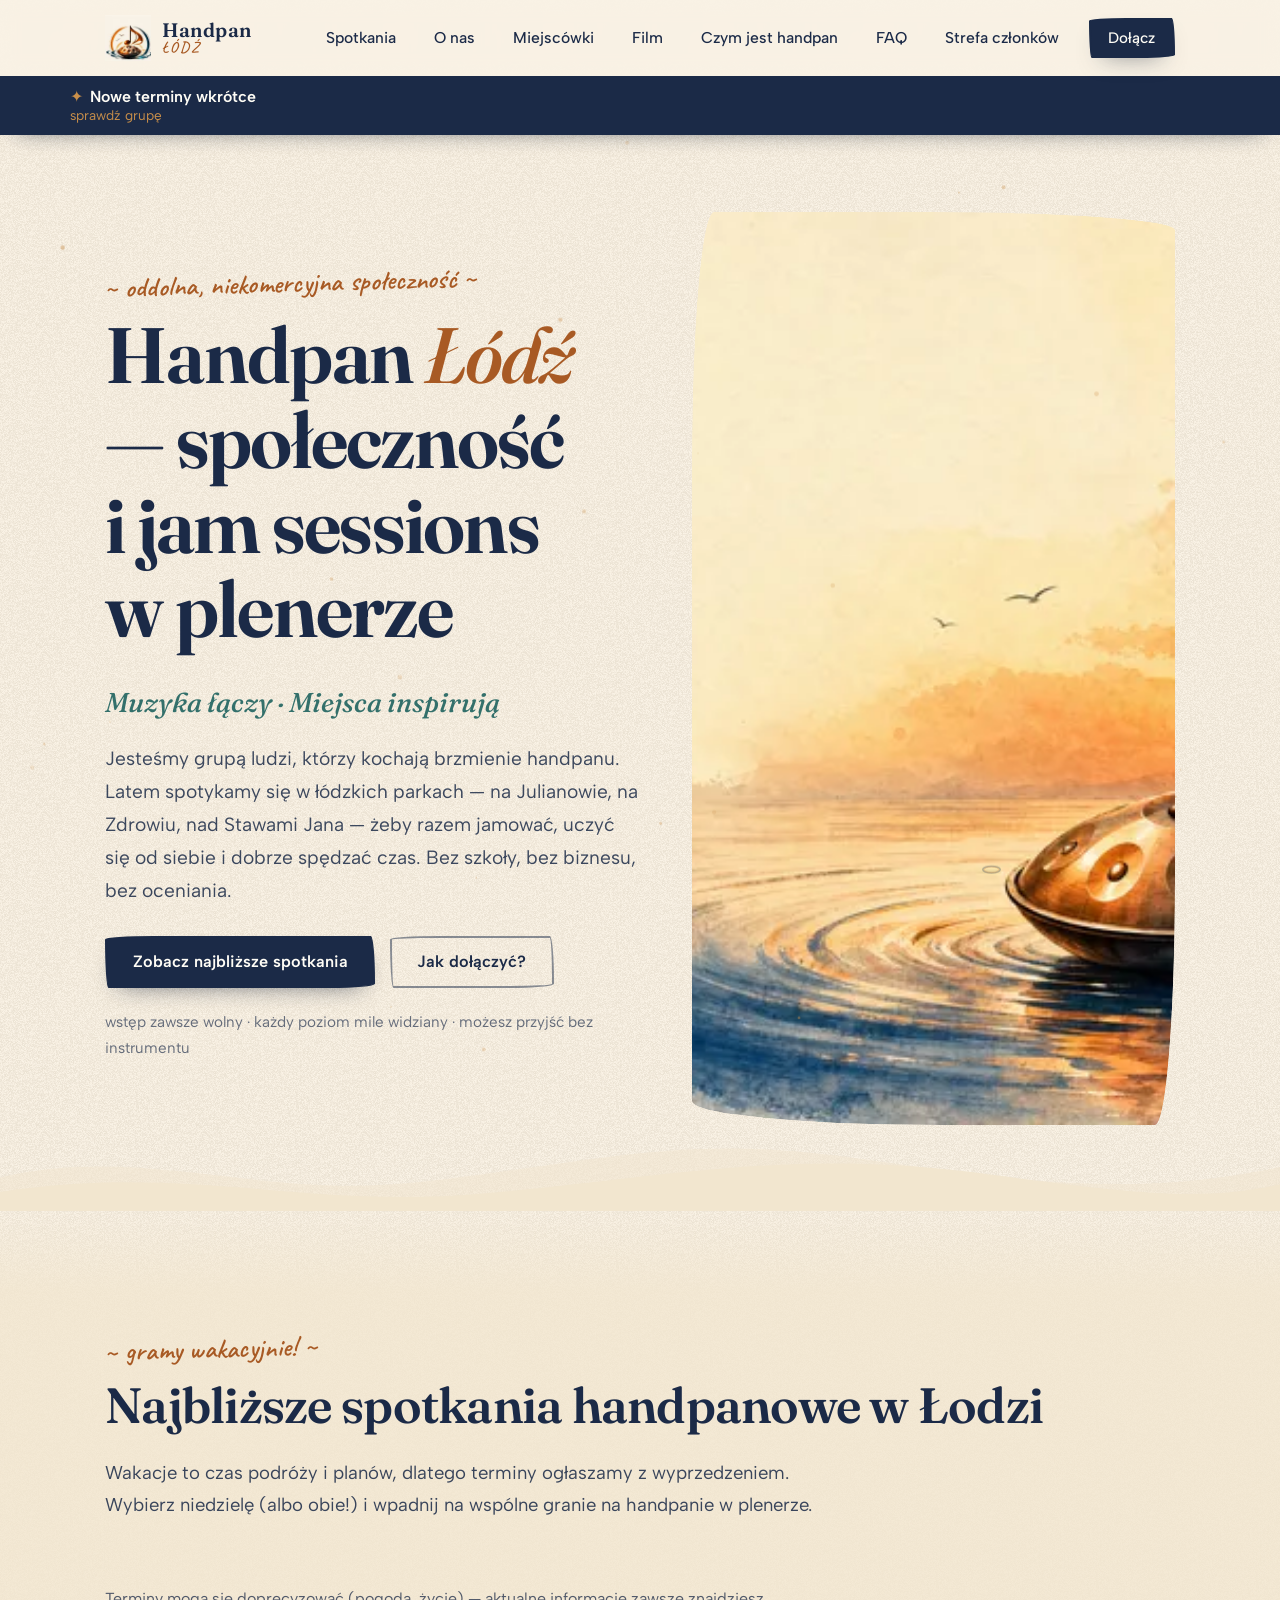
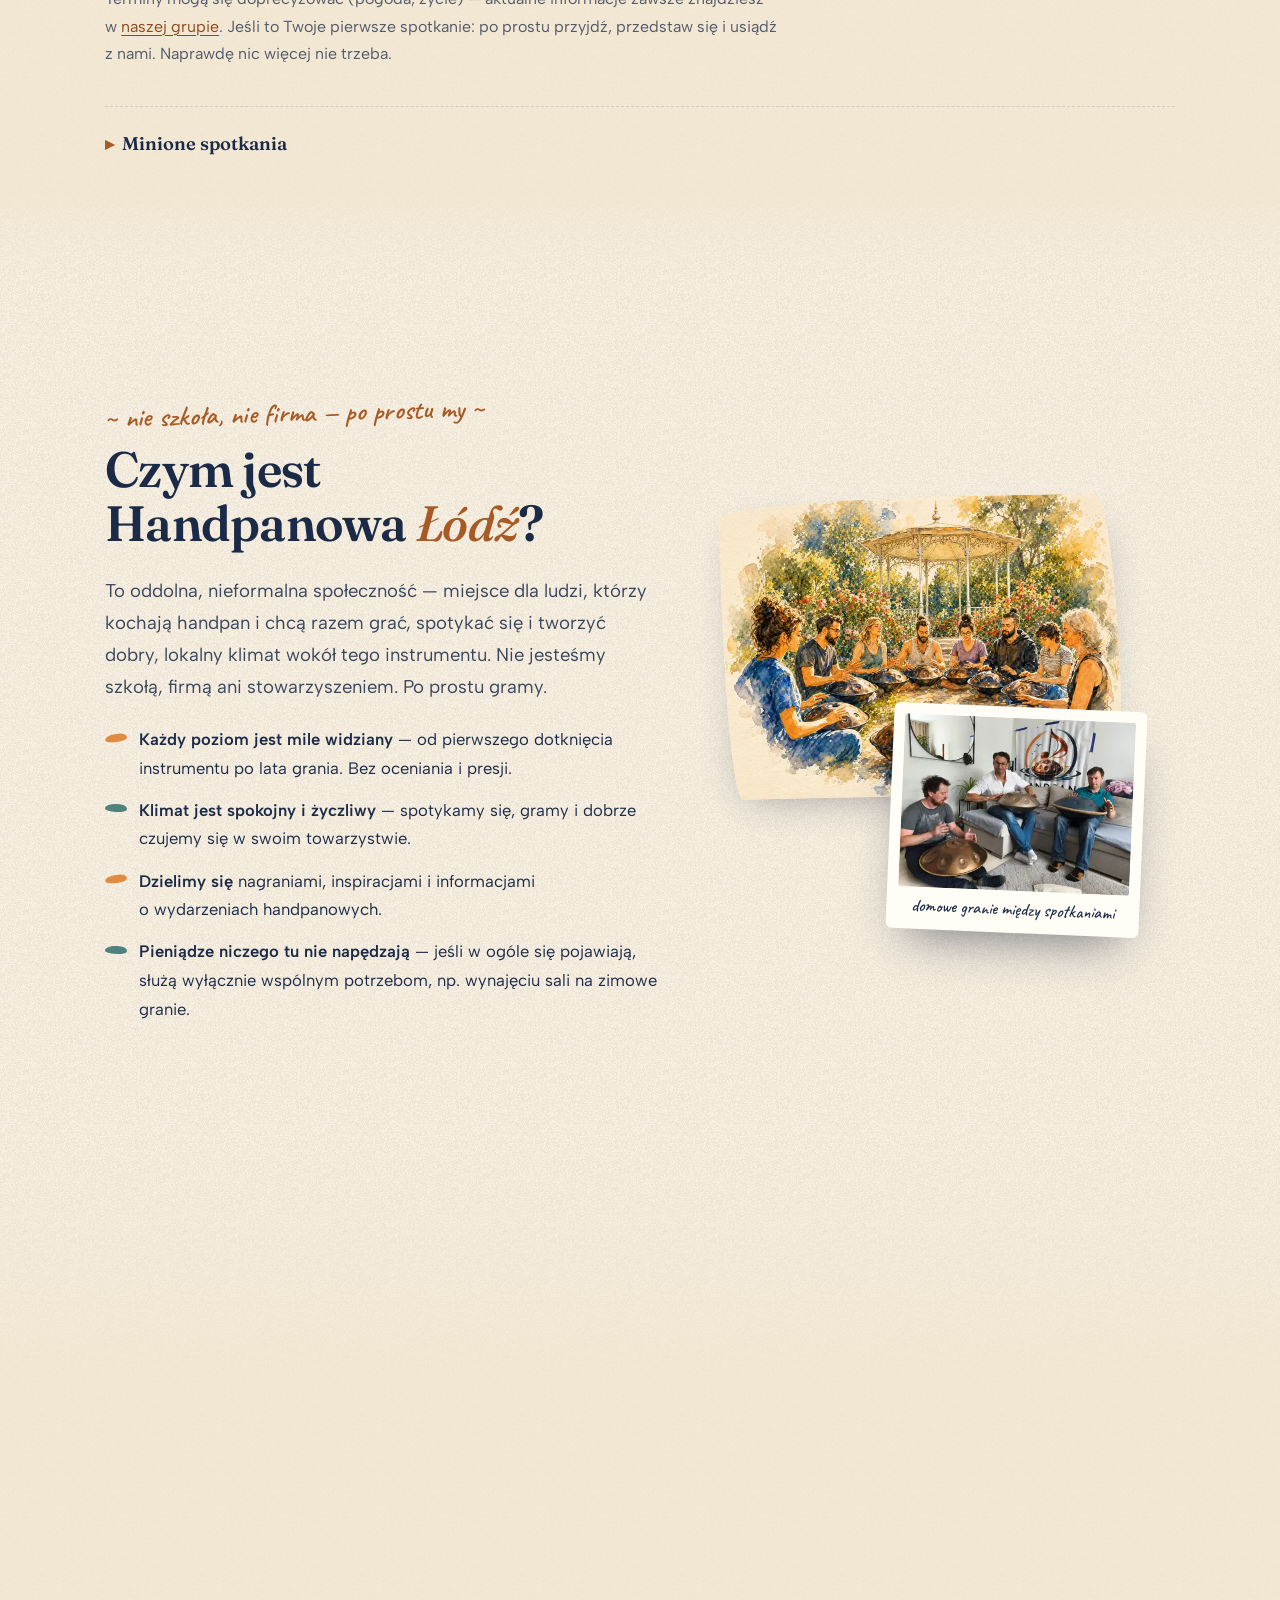
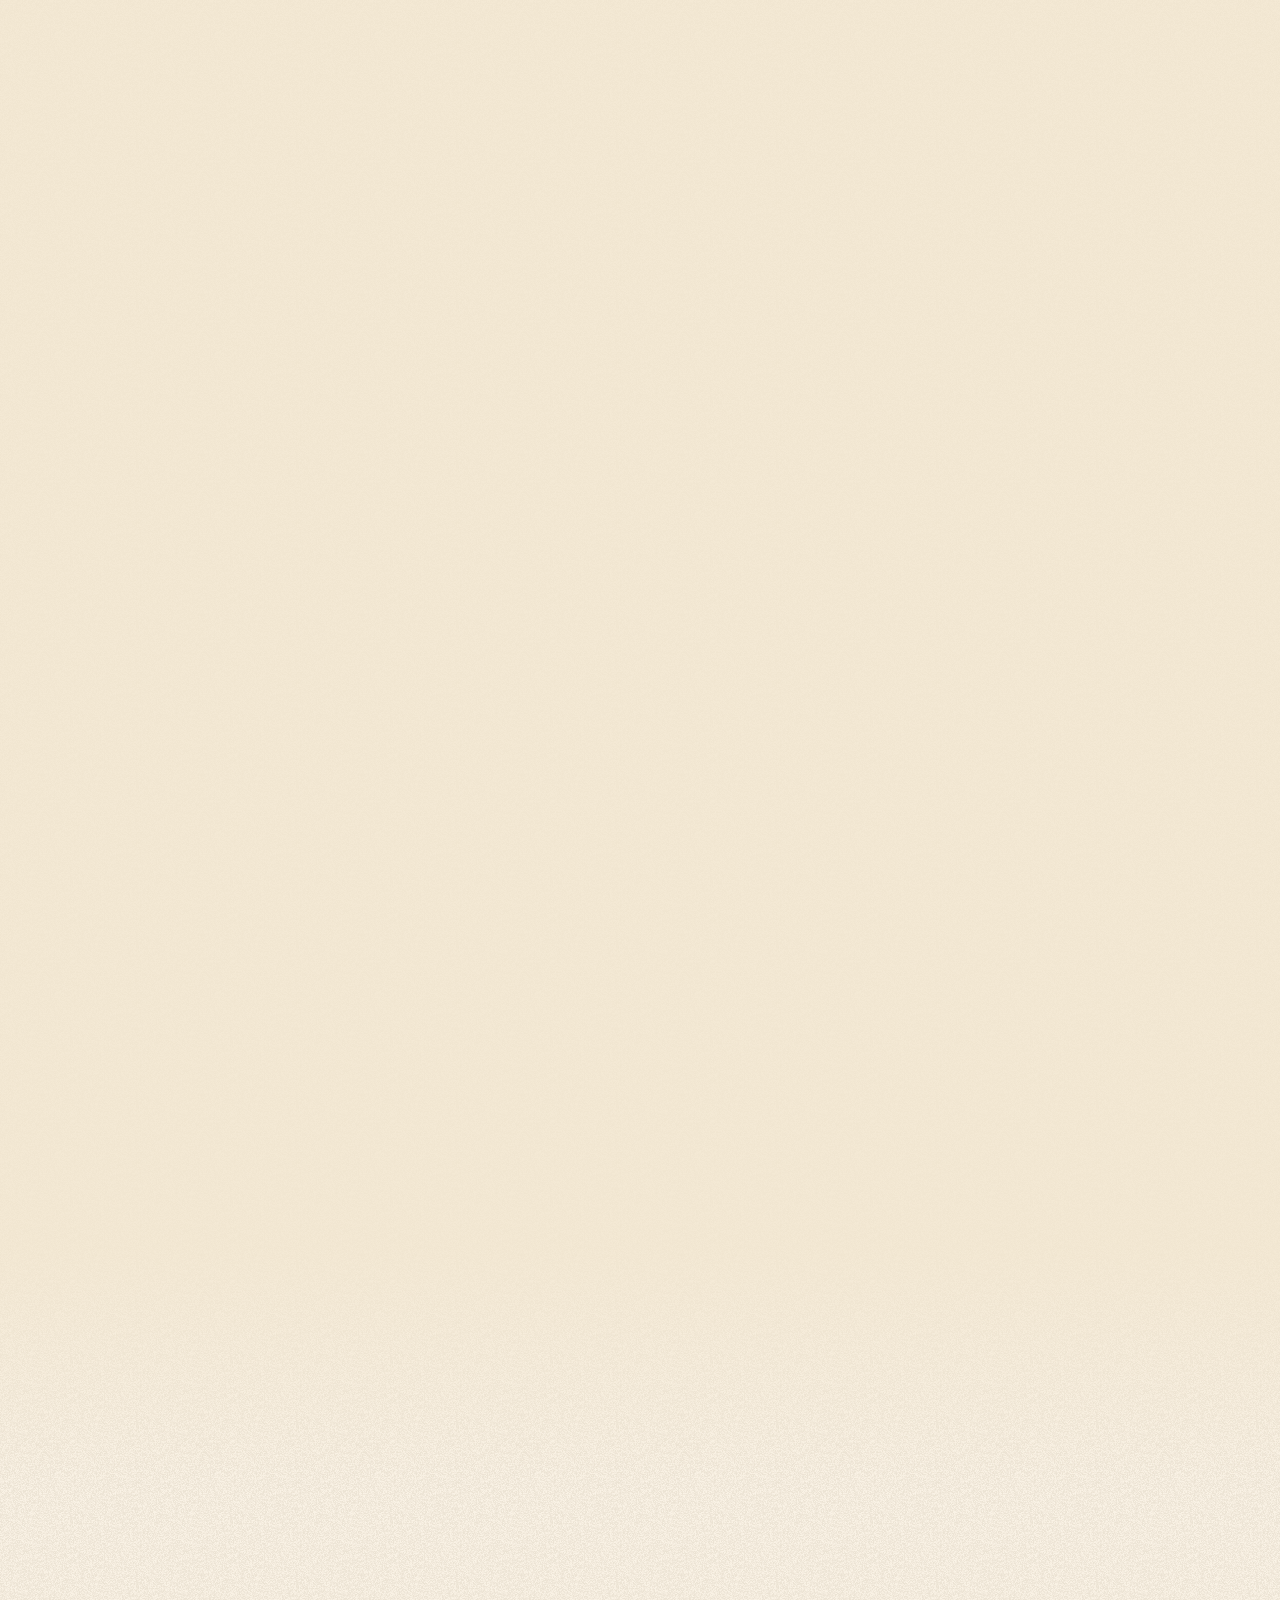
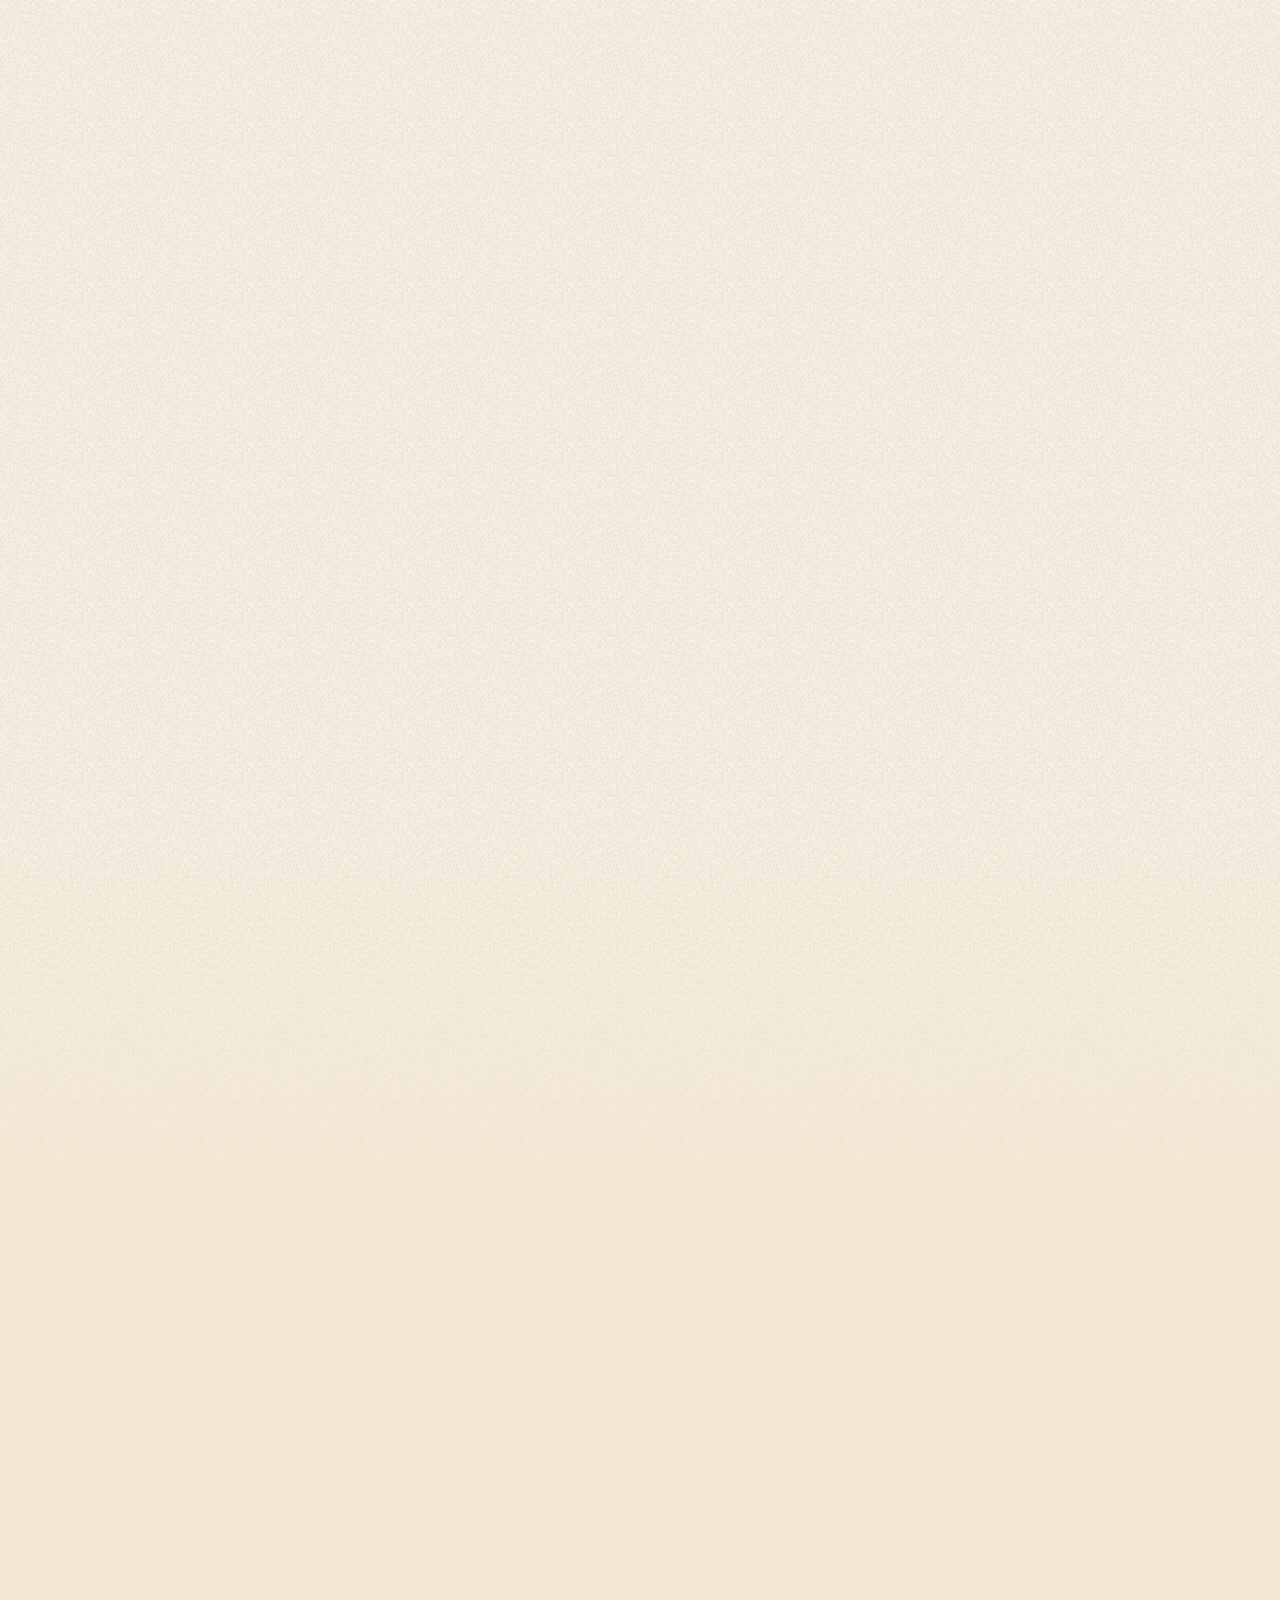
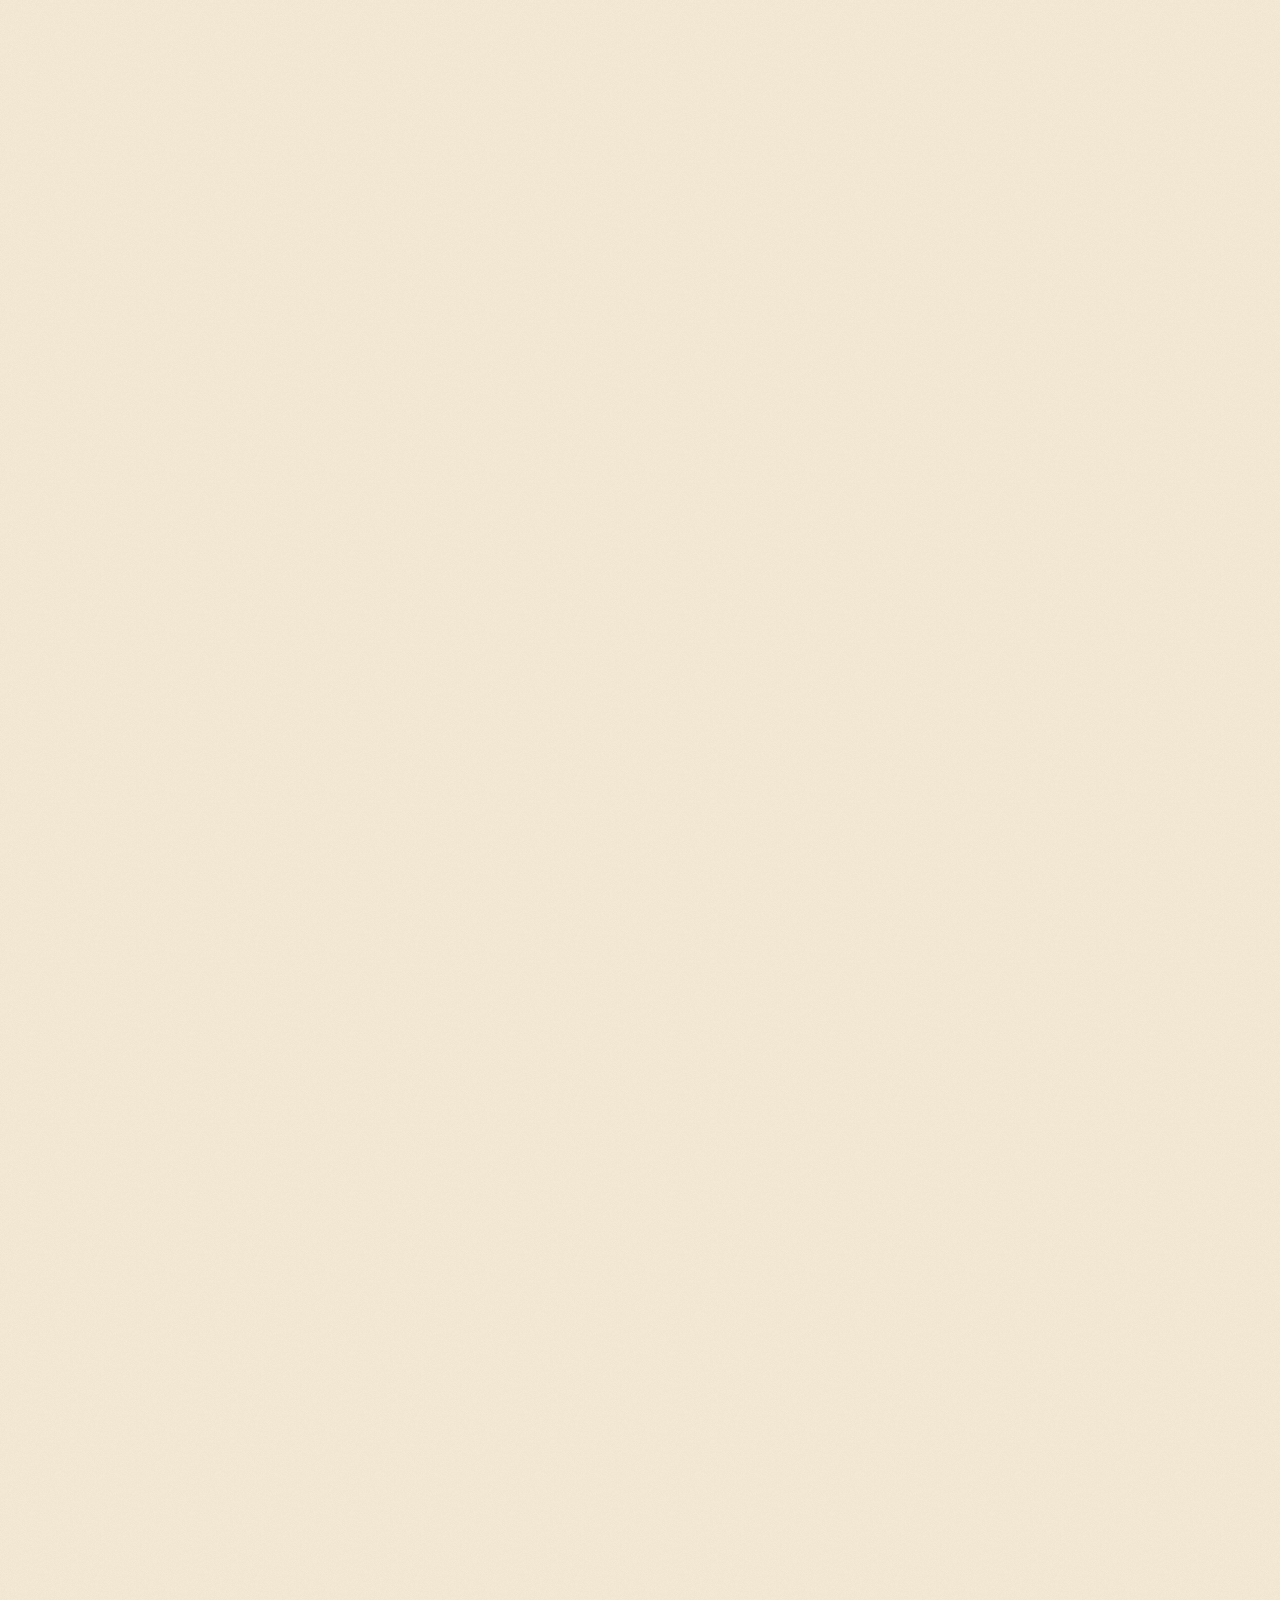
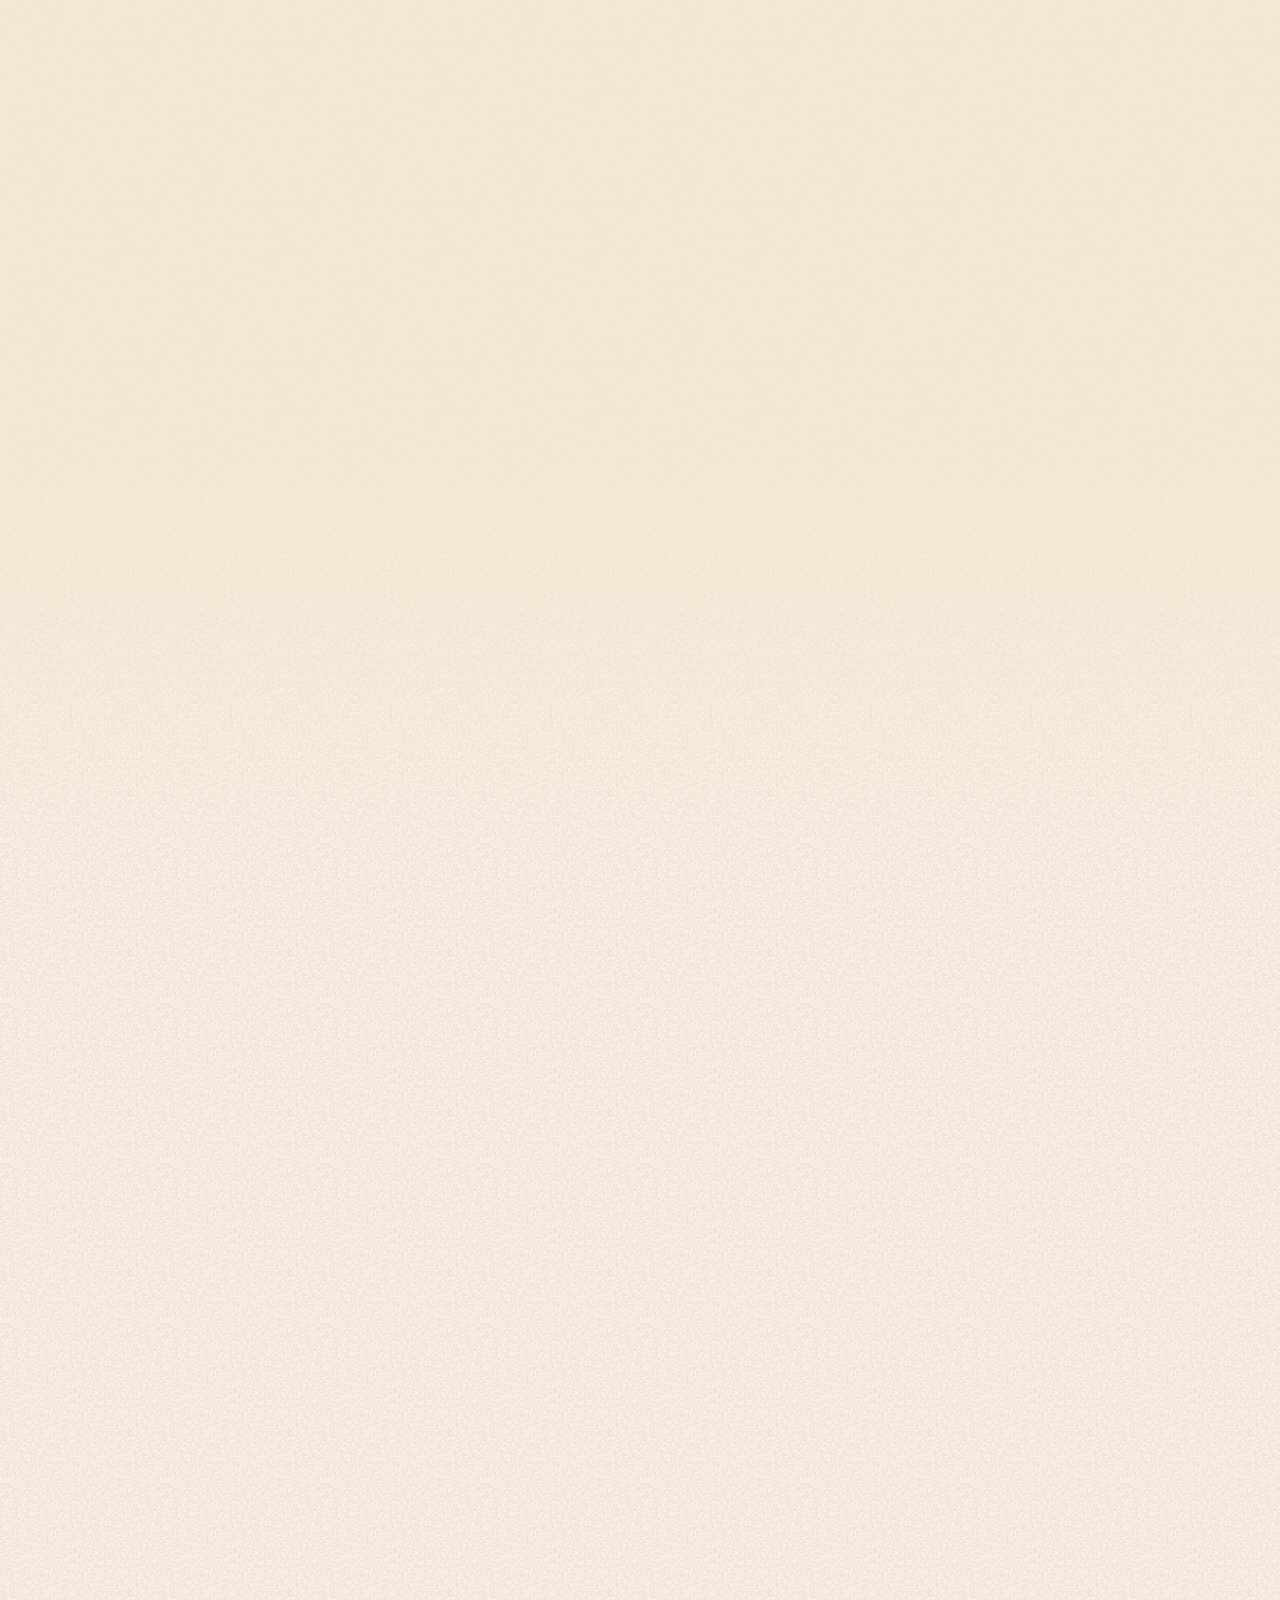
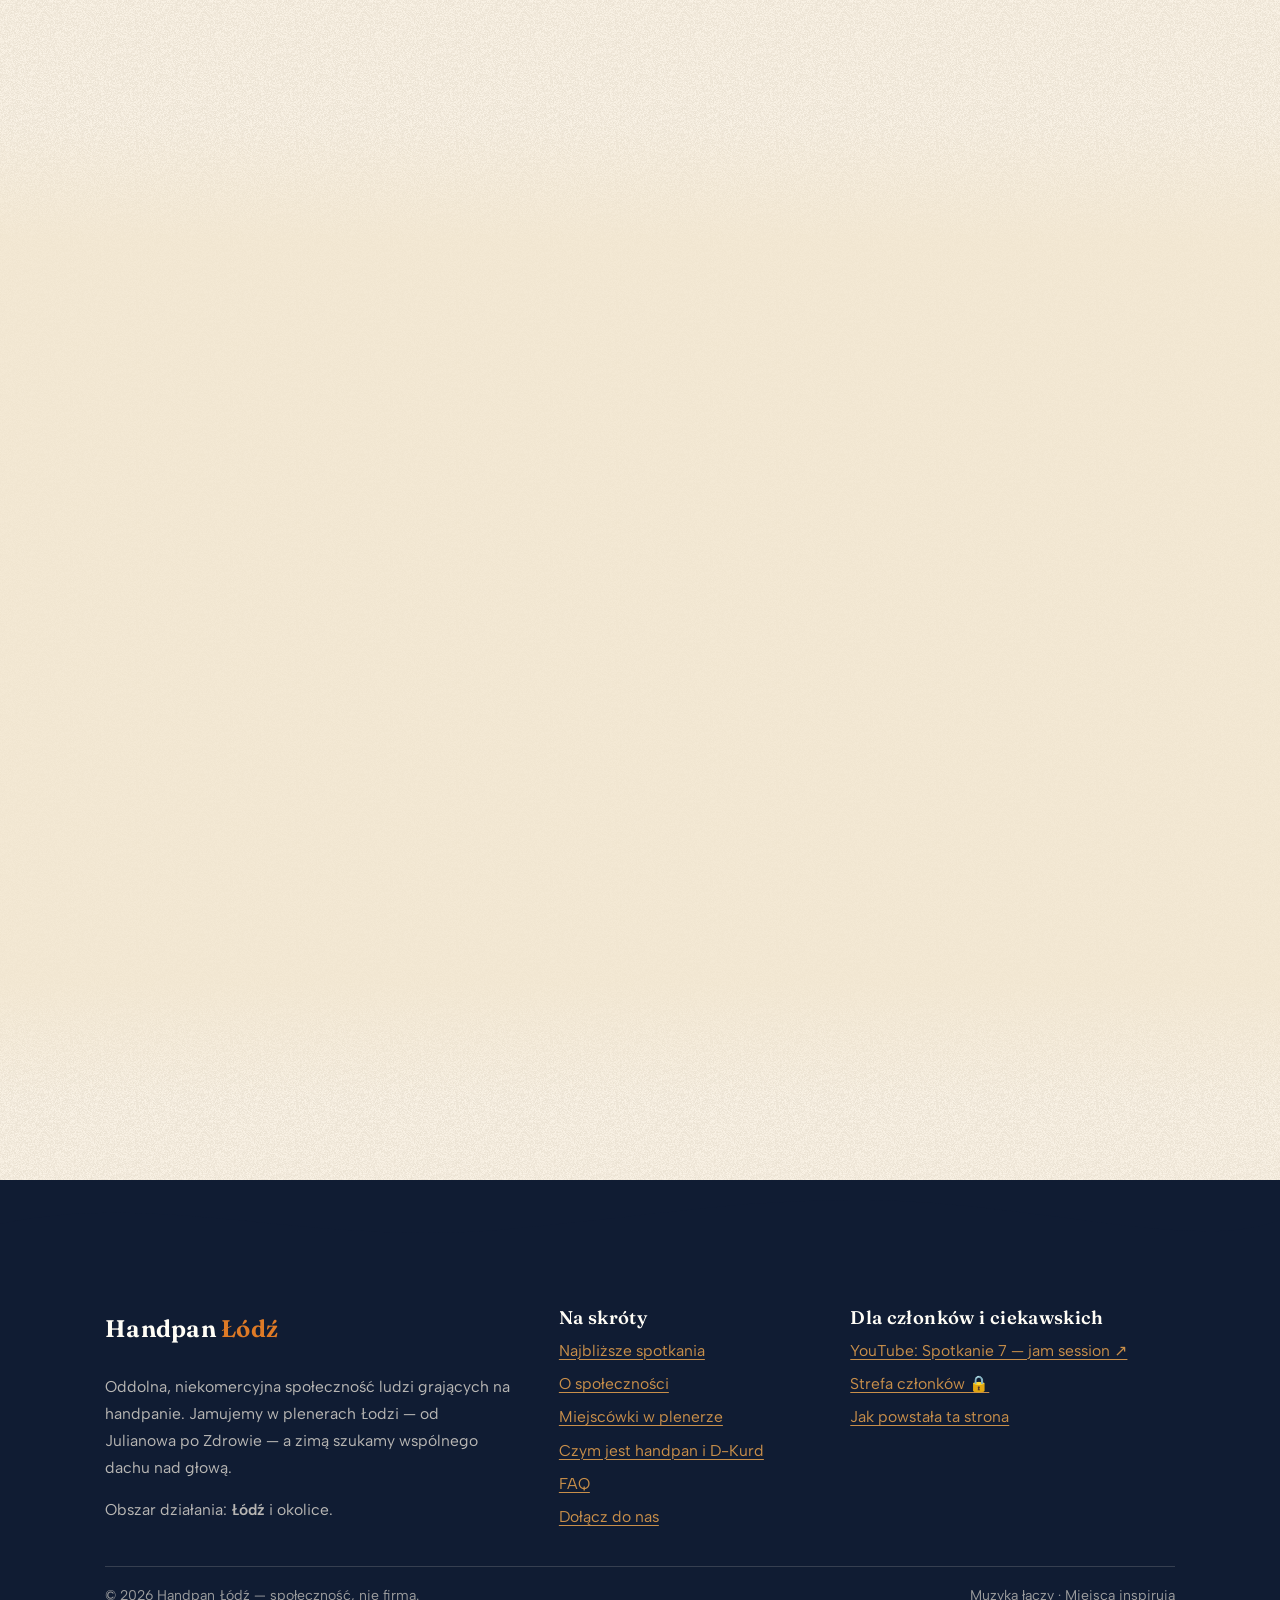
==== commit 3fb21d6e: "Podstrona /najblizsze-spotkanie/ (link do wyslania) + jedno zrodlo terminow - pasek odliczania + naj" ====
--- a/index.html
+++ b/index.html
@@ -254,6 +254,7 @@
         <p class="wstep-sekcji">Wakacje to czas podróży i&nbsp;planów, dlatego terminy ogłaszamy z&nbsp;wyprzedzeniem. Wybierz niedzielę (albo obie!) i&nbsp;wpadnij na wspólne granie na handpanie w&nbsp;plenerze.</p>
 
         <div class="bilety">
+          <!-- BILETY:START — JEDYNE źródło terminów spotkań. Podstrona /najblizsze-spotkanie/ pobiera te kafelki stąd (node narzedzia/aktualizuj-spotkania.mjs). Zmieniaj terminy TYLKO tutaj. -->
           <article class="bilet odslon bilet--najblizsze" data-nr="8" data-start="2026-07-26T15:00" data-koniec="2026-07-26T18:00">
             <span class="bilet__odznaka">✦ najbliższe spotkanie</span>
             <span class="bilet__stempel">8.<br>spotkanie</span>
@@ -297,6 +298,7 @@
               <a class="bilet__akcje-mapa" href="https://maps.app.goo.gl/o7VSYcKqWQgbNcEc7" target="_blank" rel="noopener">📍 Zobacz na mapie</a>
             </div>
           </article>
+          <!-- BILETY:END -->
         </div>
 
         <p class="uwaga-spotkan">Terminy mogą się doprecyzować (pogoda, życie) — aktualne informacje zawsze znajdziesz w&nbsp;<a href="https://www.facebook.com/groups/handpanowalodz" target="_blank" rel="noopener">naszej grupie</a>. Jeśli to Twoje pierwsze spotkanie: po prostu przyjdź, przedstaw się i&nbsp;usiądź z&nbsp;nami. Naprawdę nic więcej nie trzeba.</p>
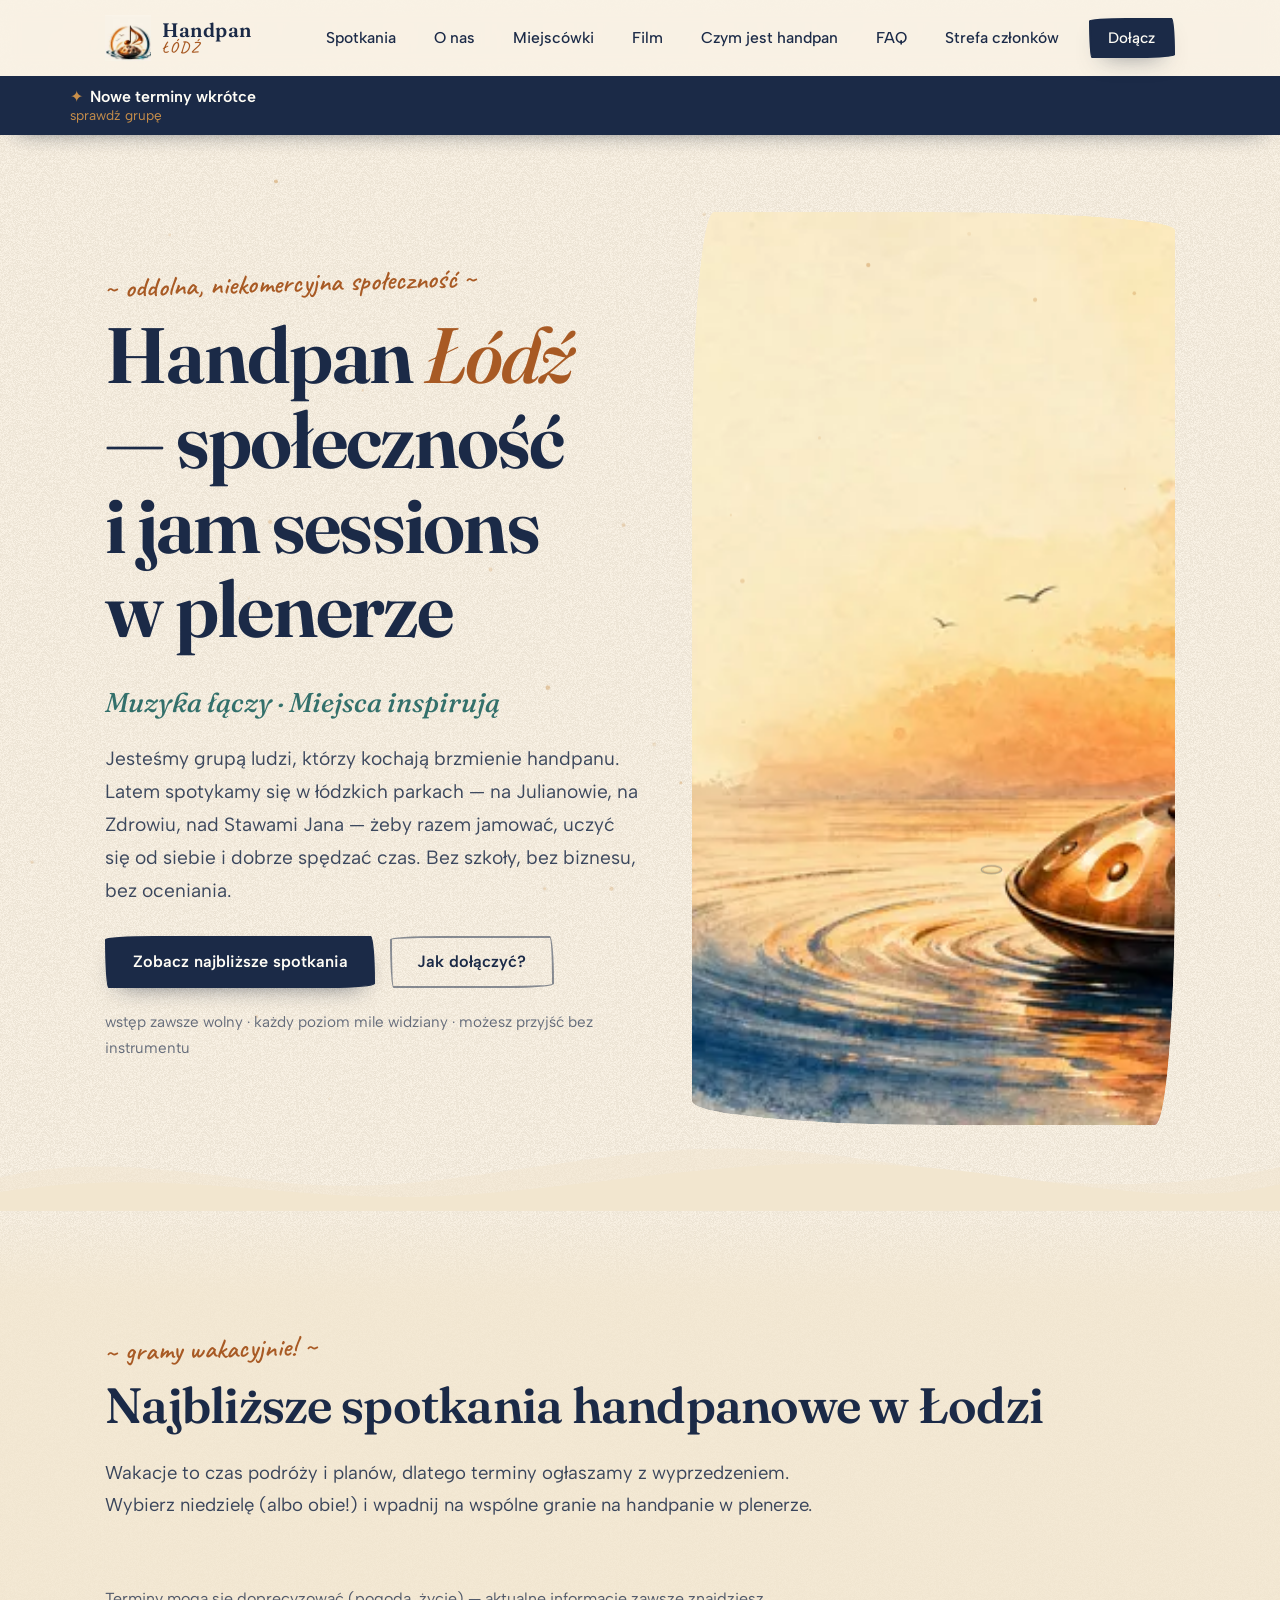
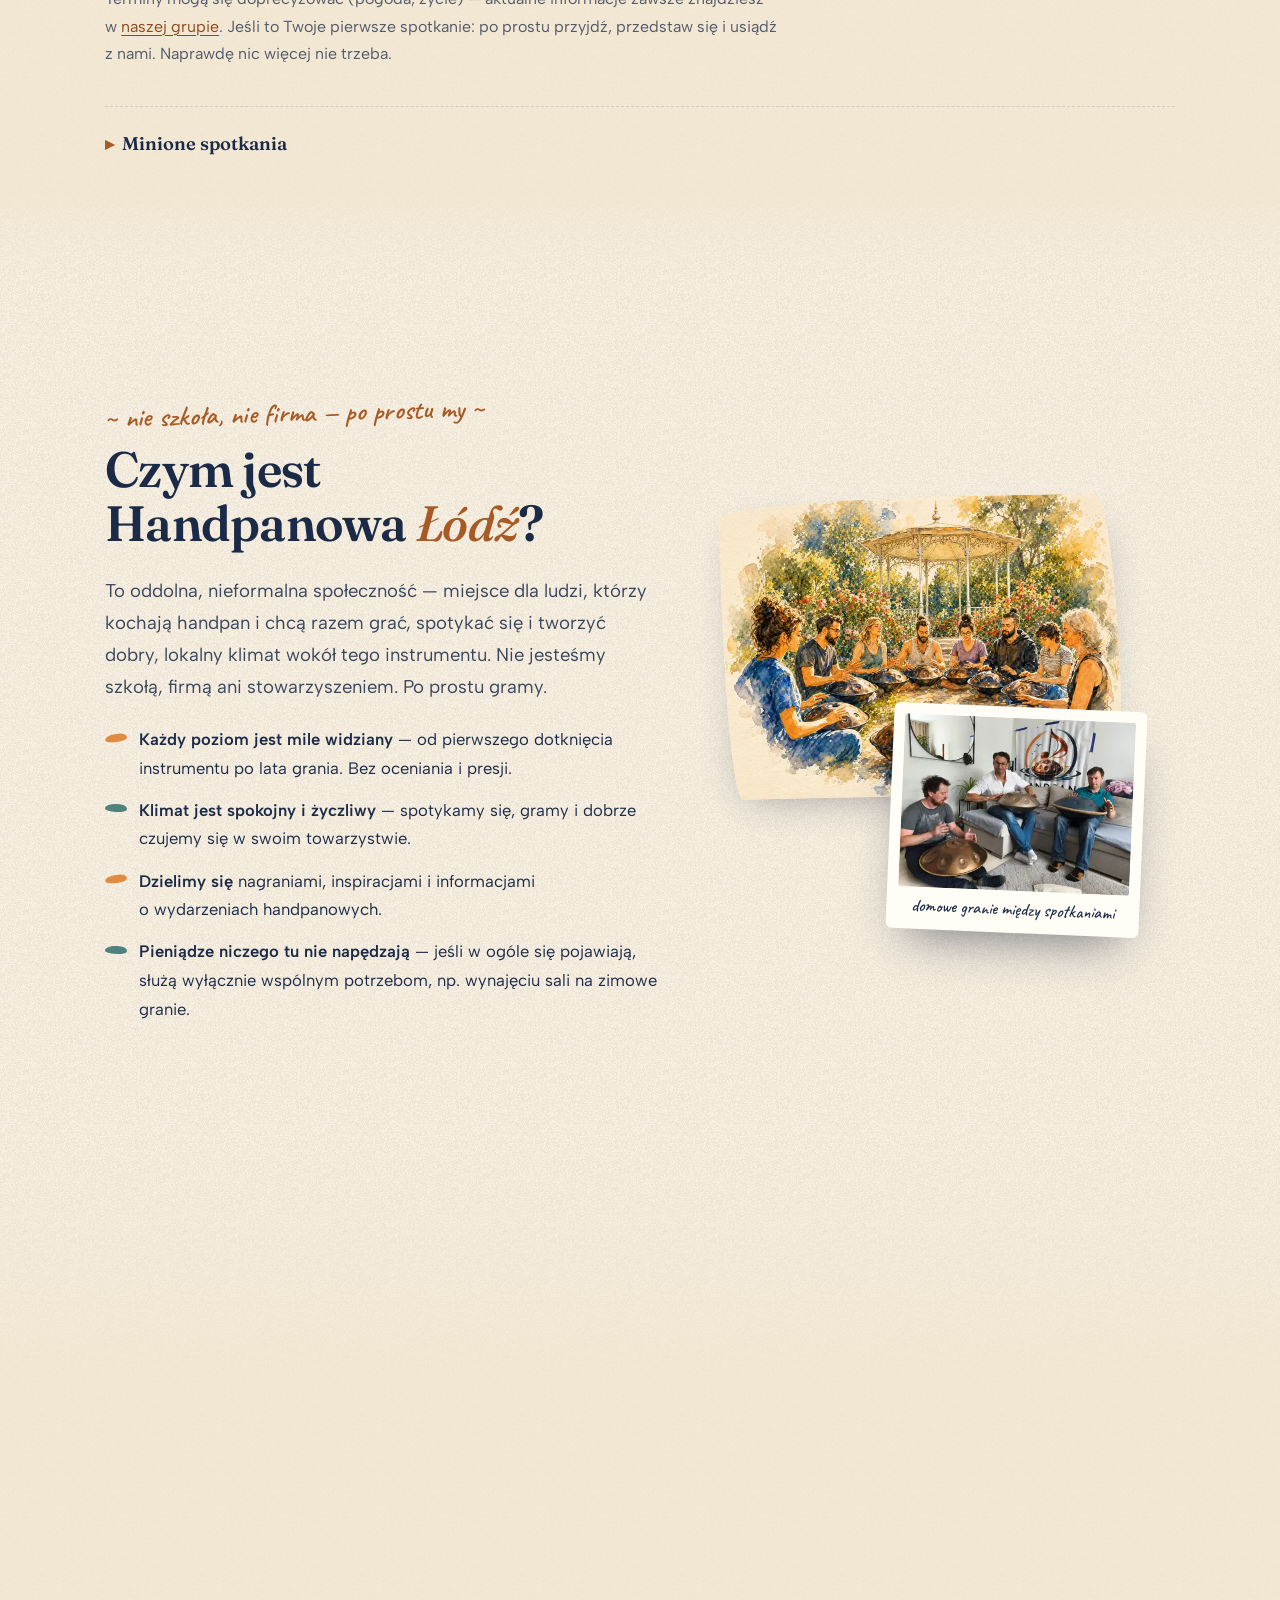
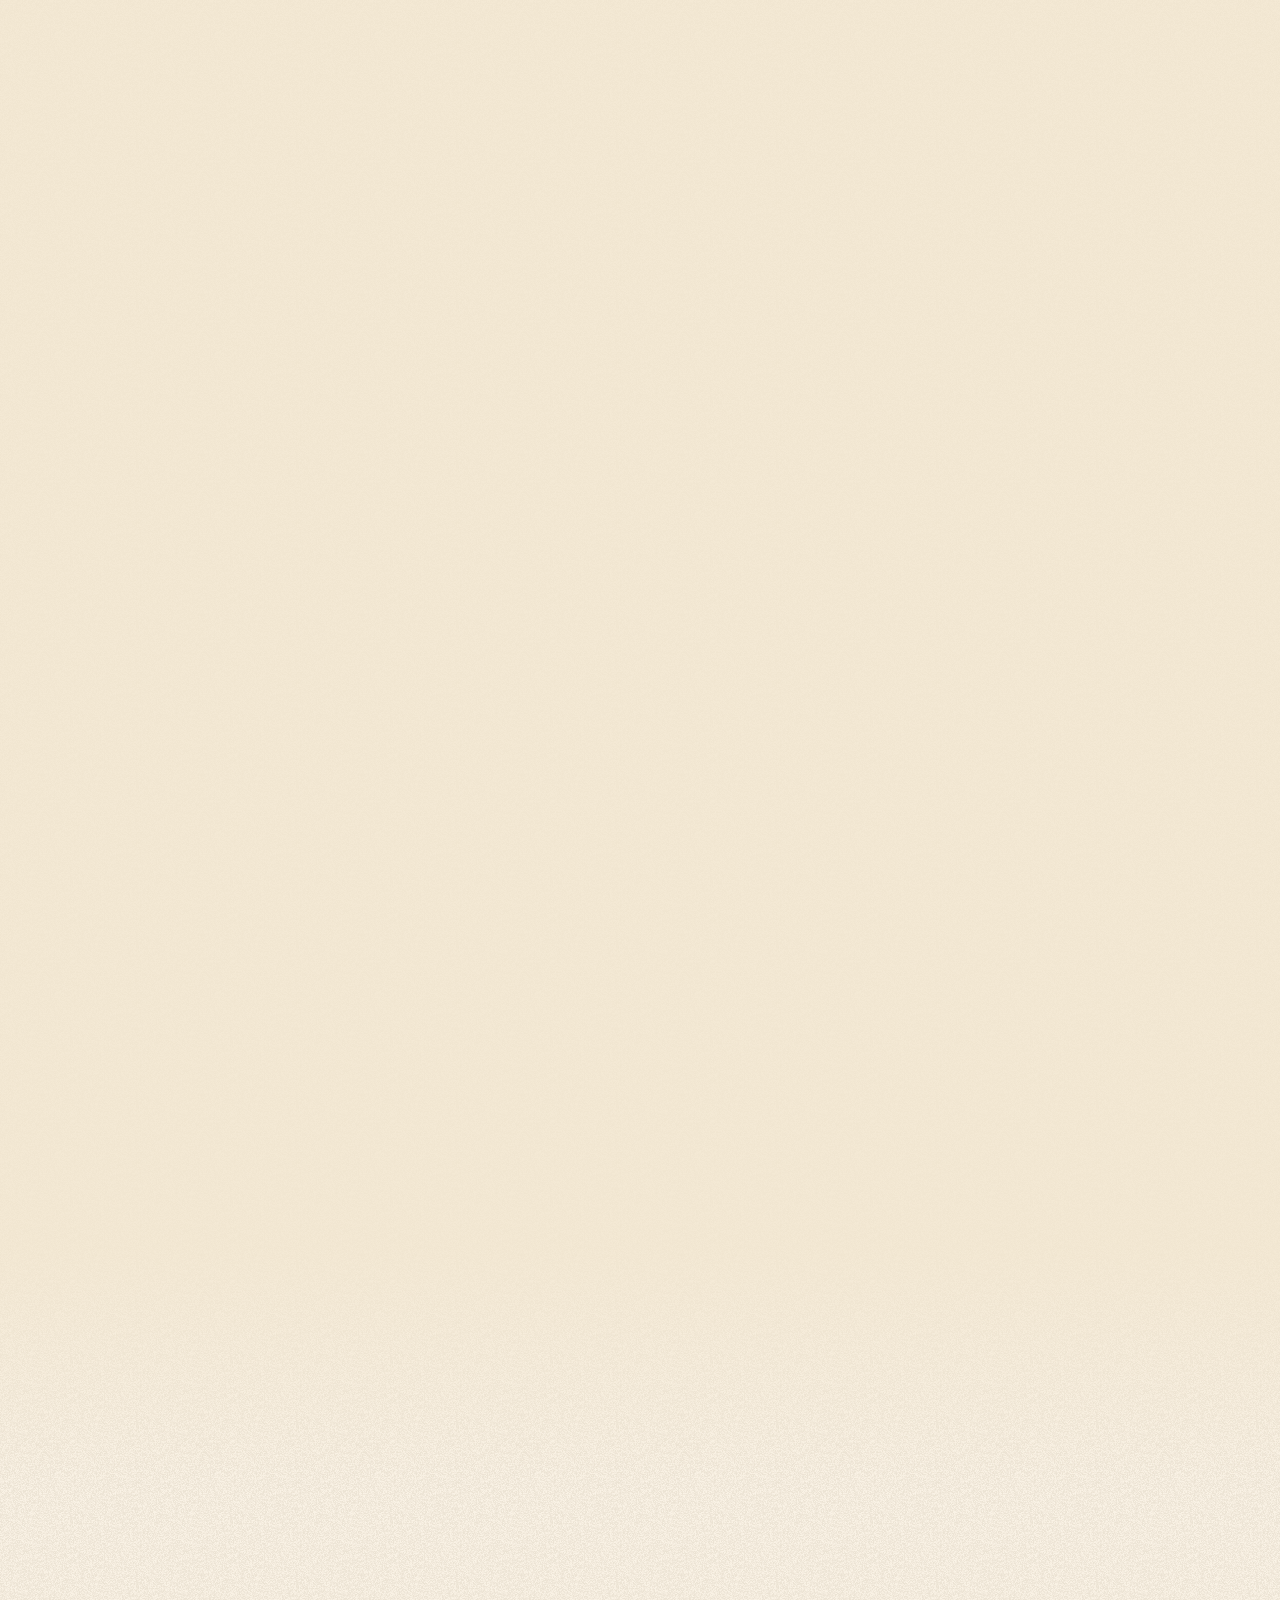
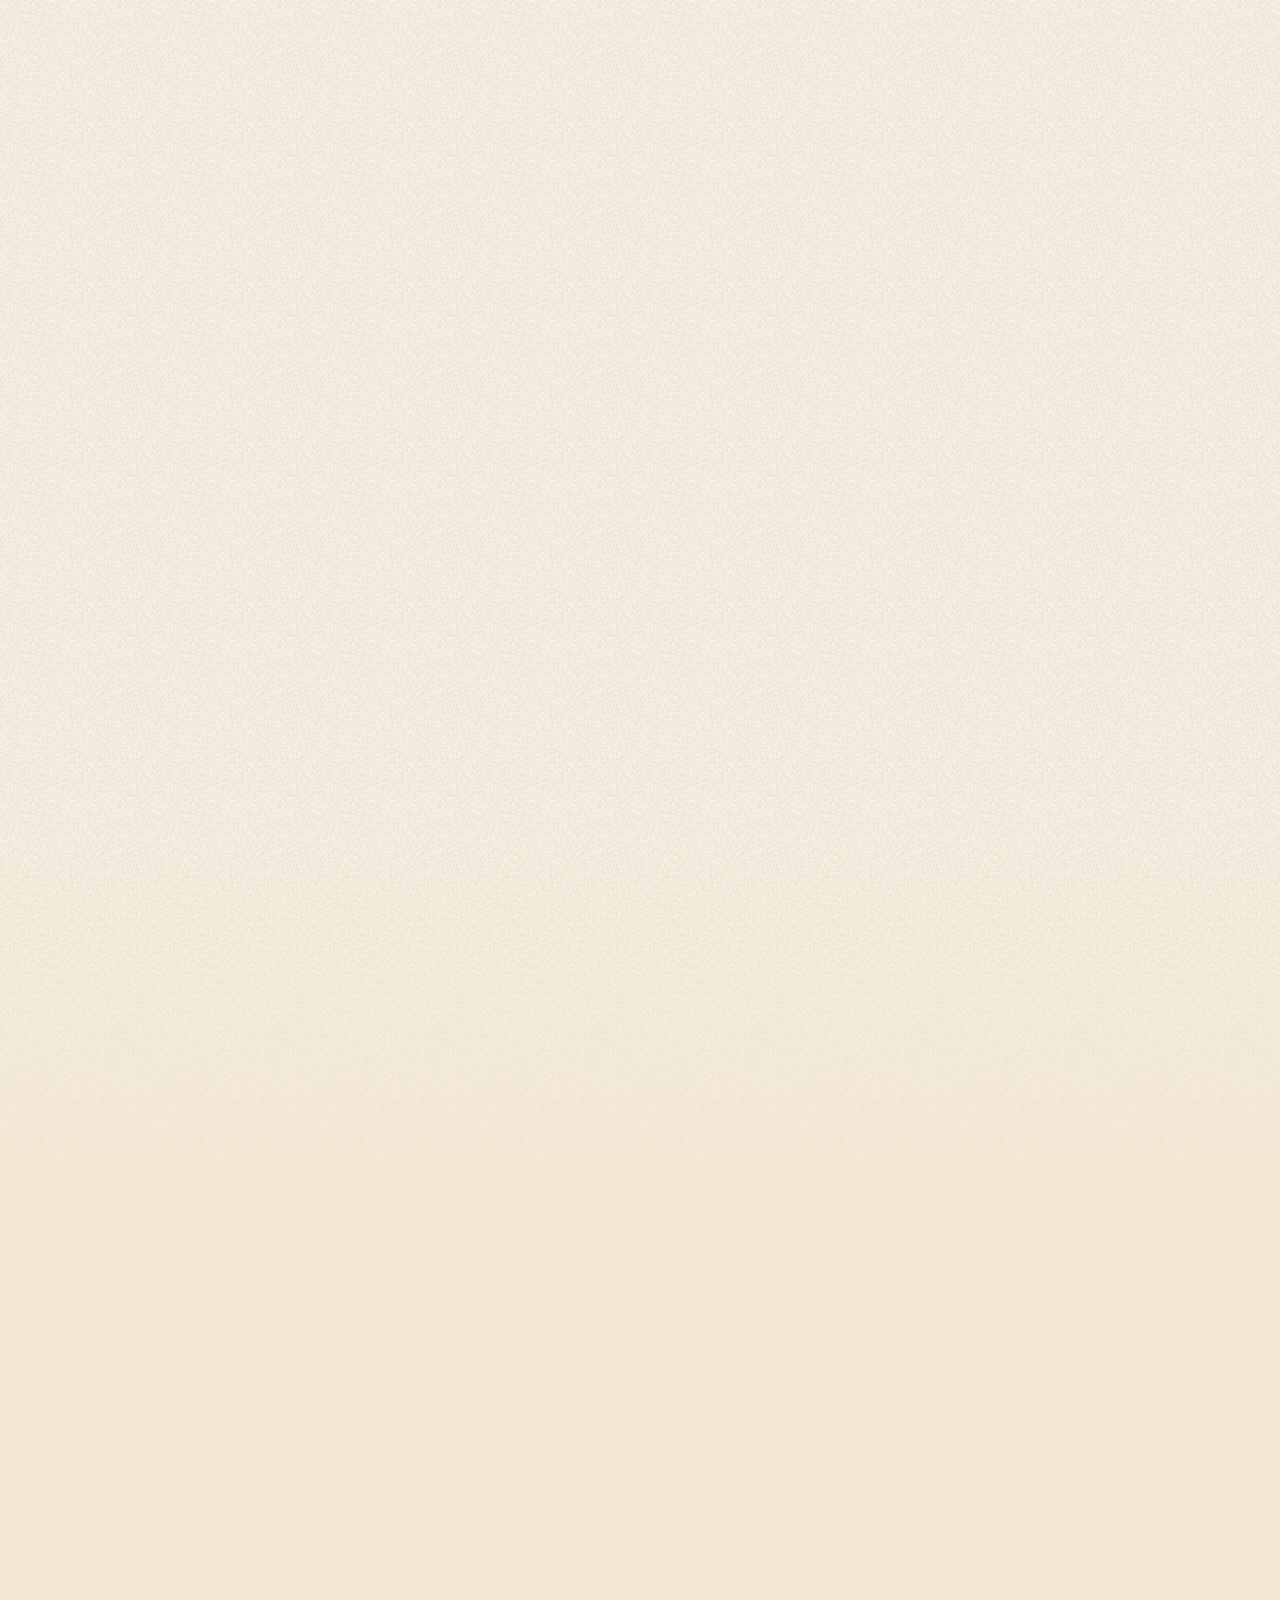
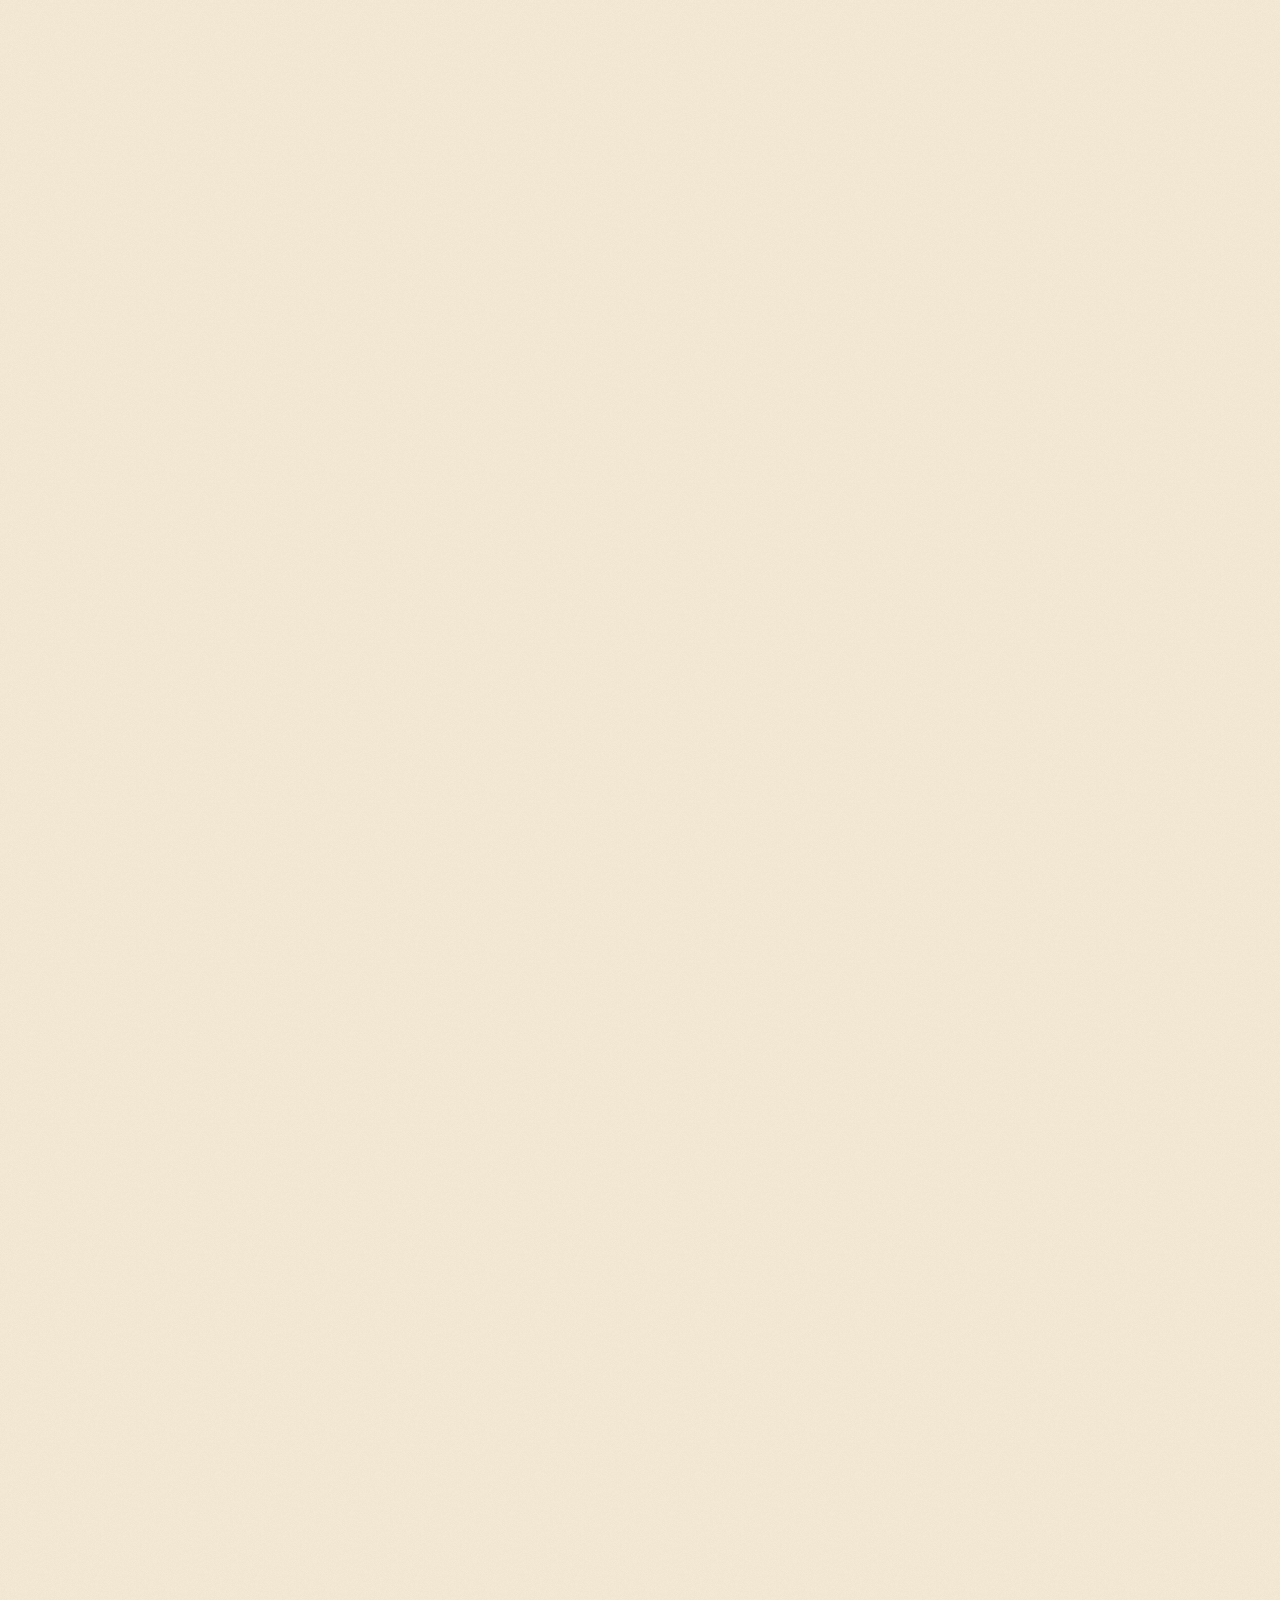
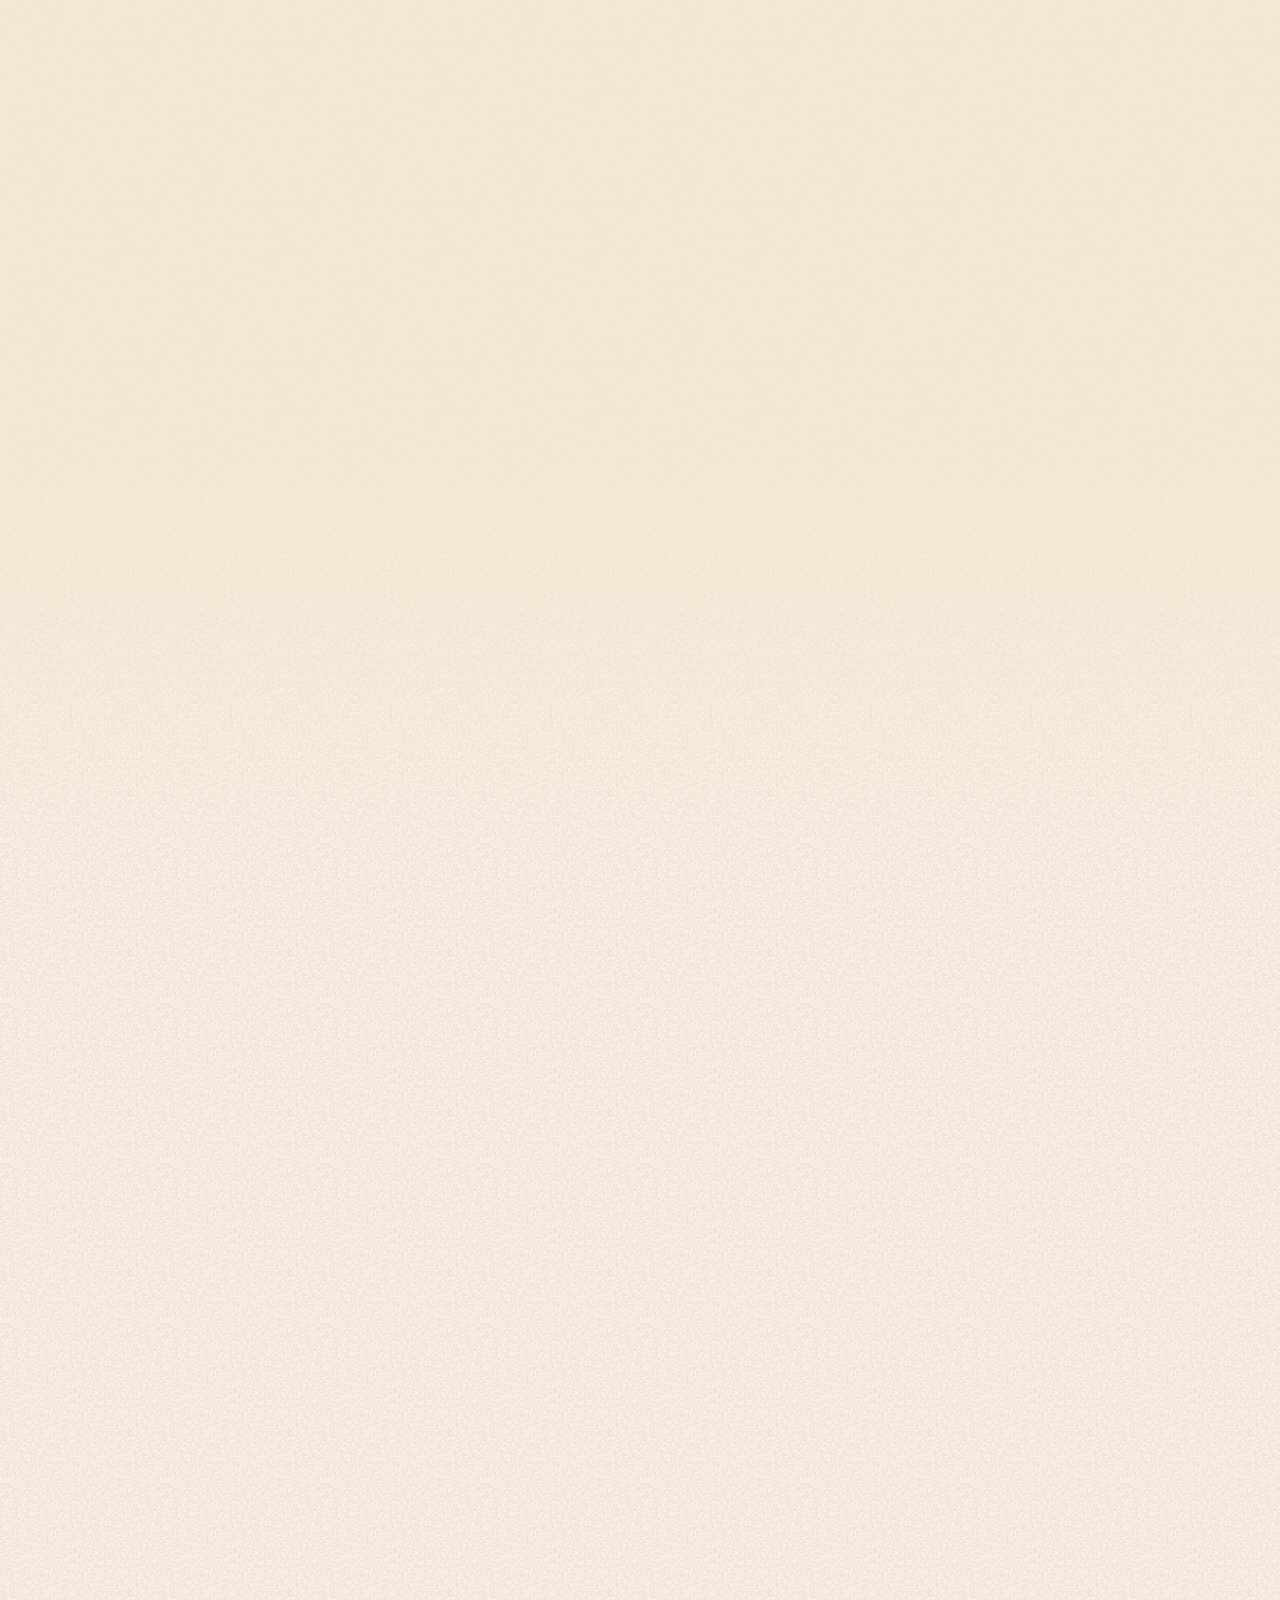
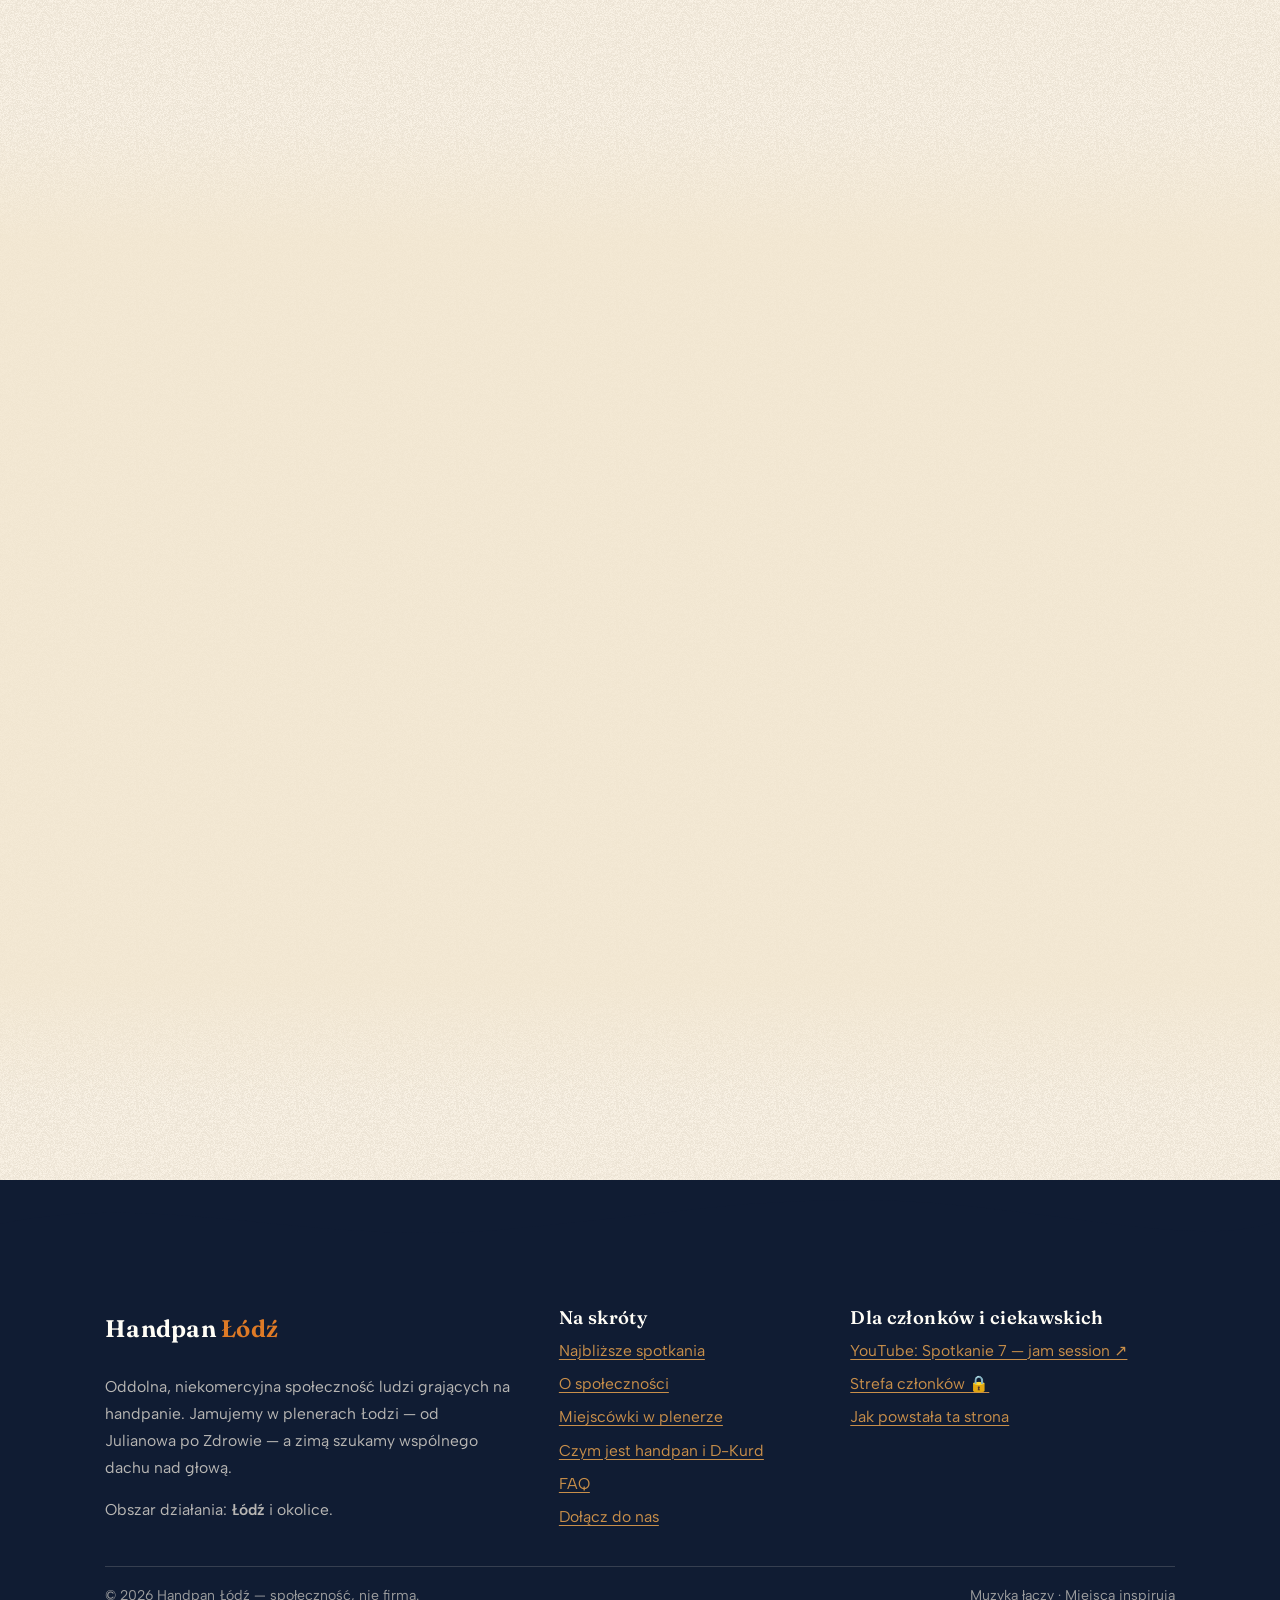
==== commit a2a06c56: "Spotkania: pelne daty ze strefa czasowa jako jedno zrodlo (kafelek -> JSON-LD) - data-start/data-kon" ====
--- a/index.html
+++ b/index.html
@@ -255,7 +255,7 @@
 
         <div class="bilety">
           <!-- BILETY:START — JEDYNE źródło terminów spotkań. Podstrona /najblizsze-spotkanie/ pobiera te kafelki stąd (node narzedzia/aktualizuj-spotkania.mjs). Zmieniaj terminy TYLKO tutaj. -->
-          <article class="bilet odslon bilet--najblizsze" data-nr="8" data-start="2026-07-26T15:00" data-koniec="2026-07-26T18:00">
+          <article class="bilet odslon bilet--najblizsze" data-nr="8" data-start="2026-07-26T15:00:00+02:00" data-koniec="2026-07-26T18:00:00+02:00">
             <span class="bilet__odznaka">✦ najbliższe spotkanie</span>
             <span class="bilet__stempel">8.<br>spotkanie</span>
             <div class="bilet__data">
@@ -277,7 +277,7 @@
             </div>
           </article>
 
-          <article class="bilet odslon odslon--pozniej" data-nr="9" data-start="2026-08-09T15:00" data-koniec="2026-08-09T18:00">
+          <article class="bilet odslon odslon--pozniej" data-nr="9" data-start="2026-08-09T15:00:00+02:00" data-koniec="2026-08-09T18:00:00+02:00">
             <span class="bilet__odznaka bilet__odznaka--kolejne">kolejne spotkanie</span>
             <span class="bilet__stempel">9.<br>spotkanie</span>
             <div class="bilet__data">
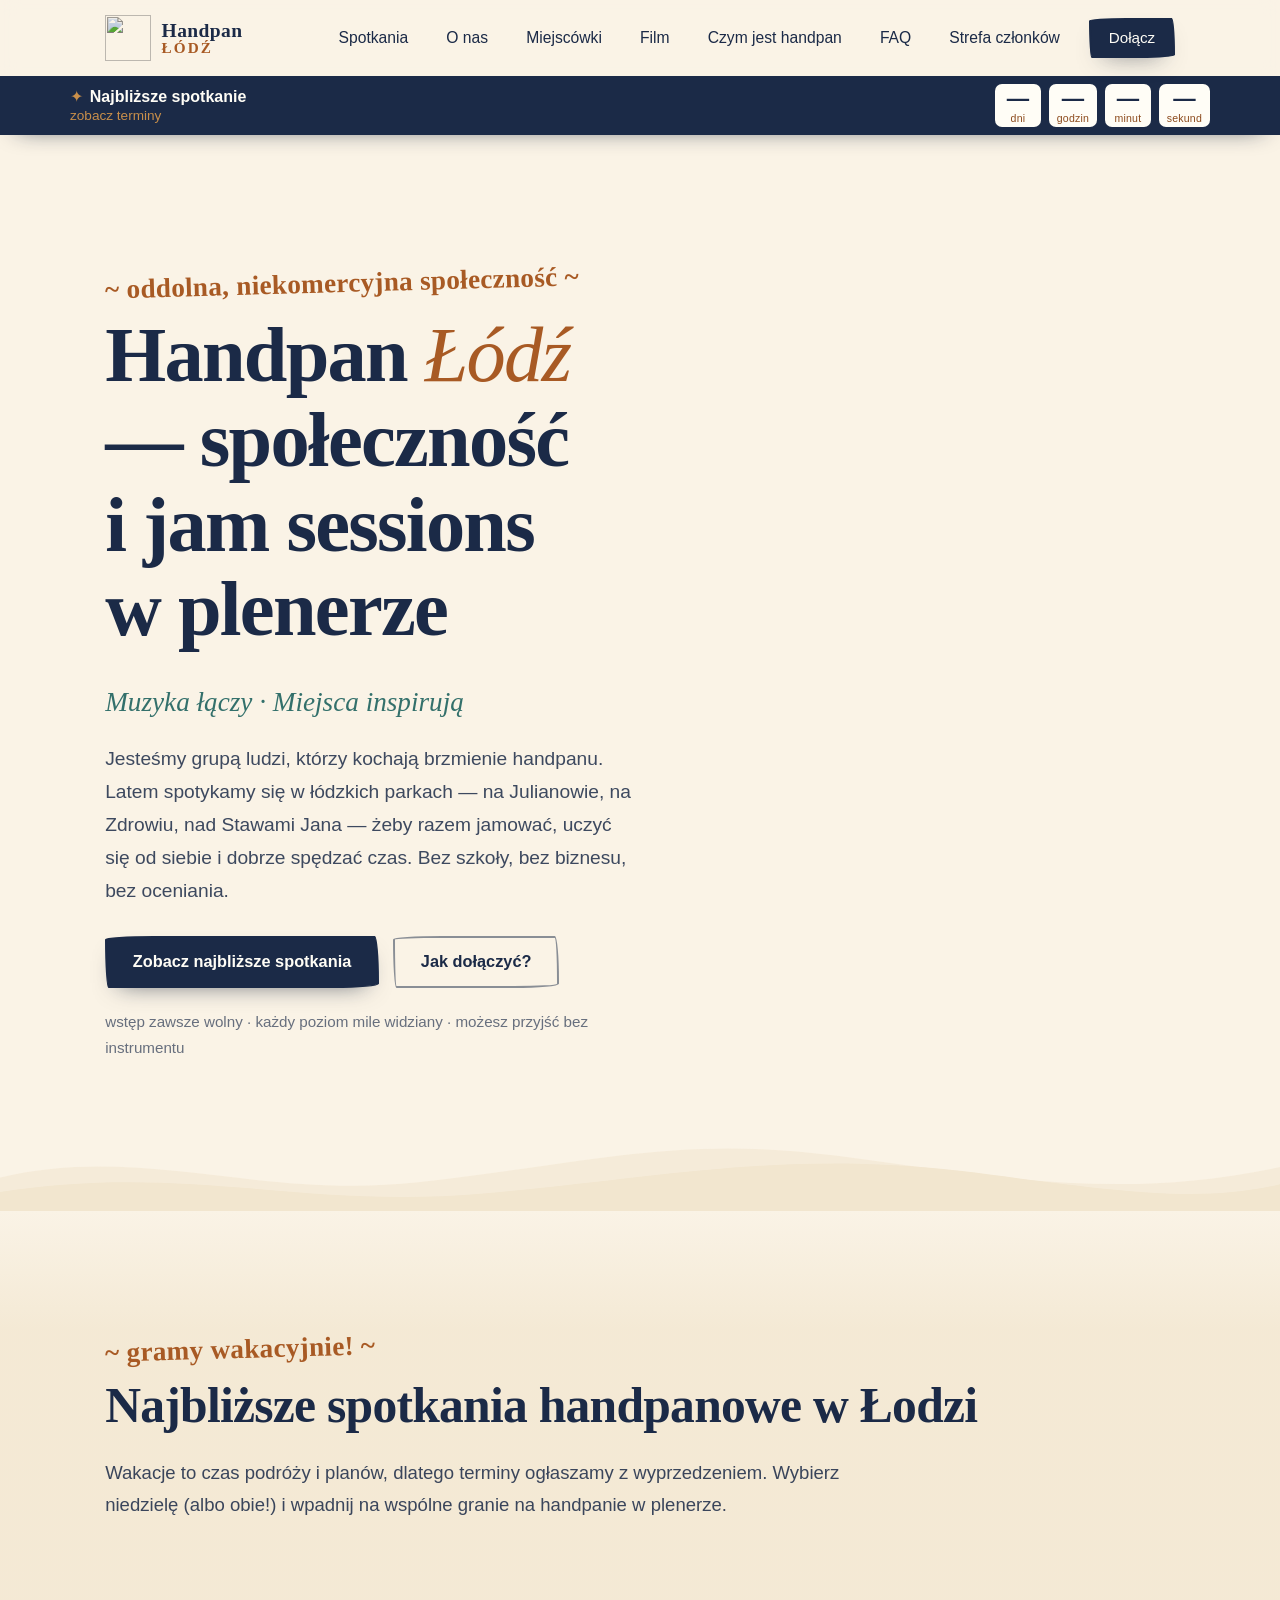
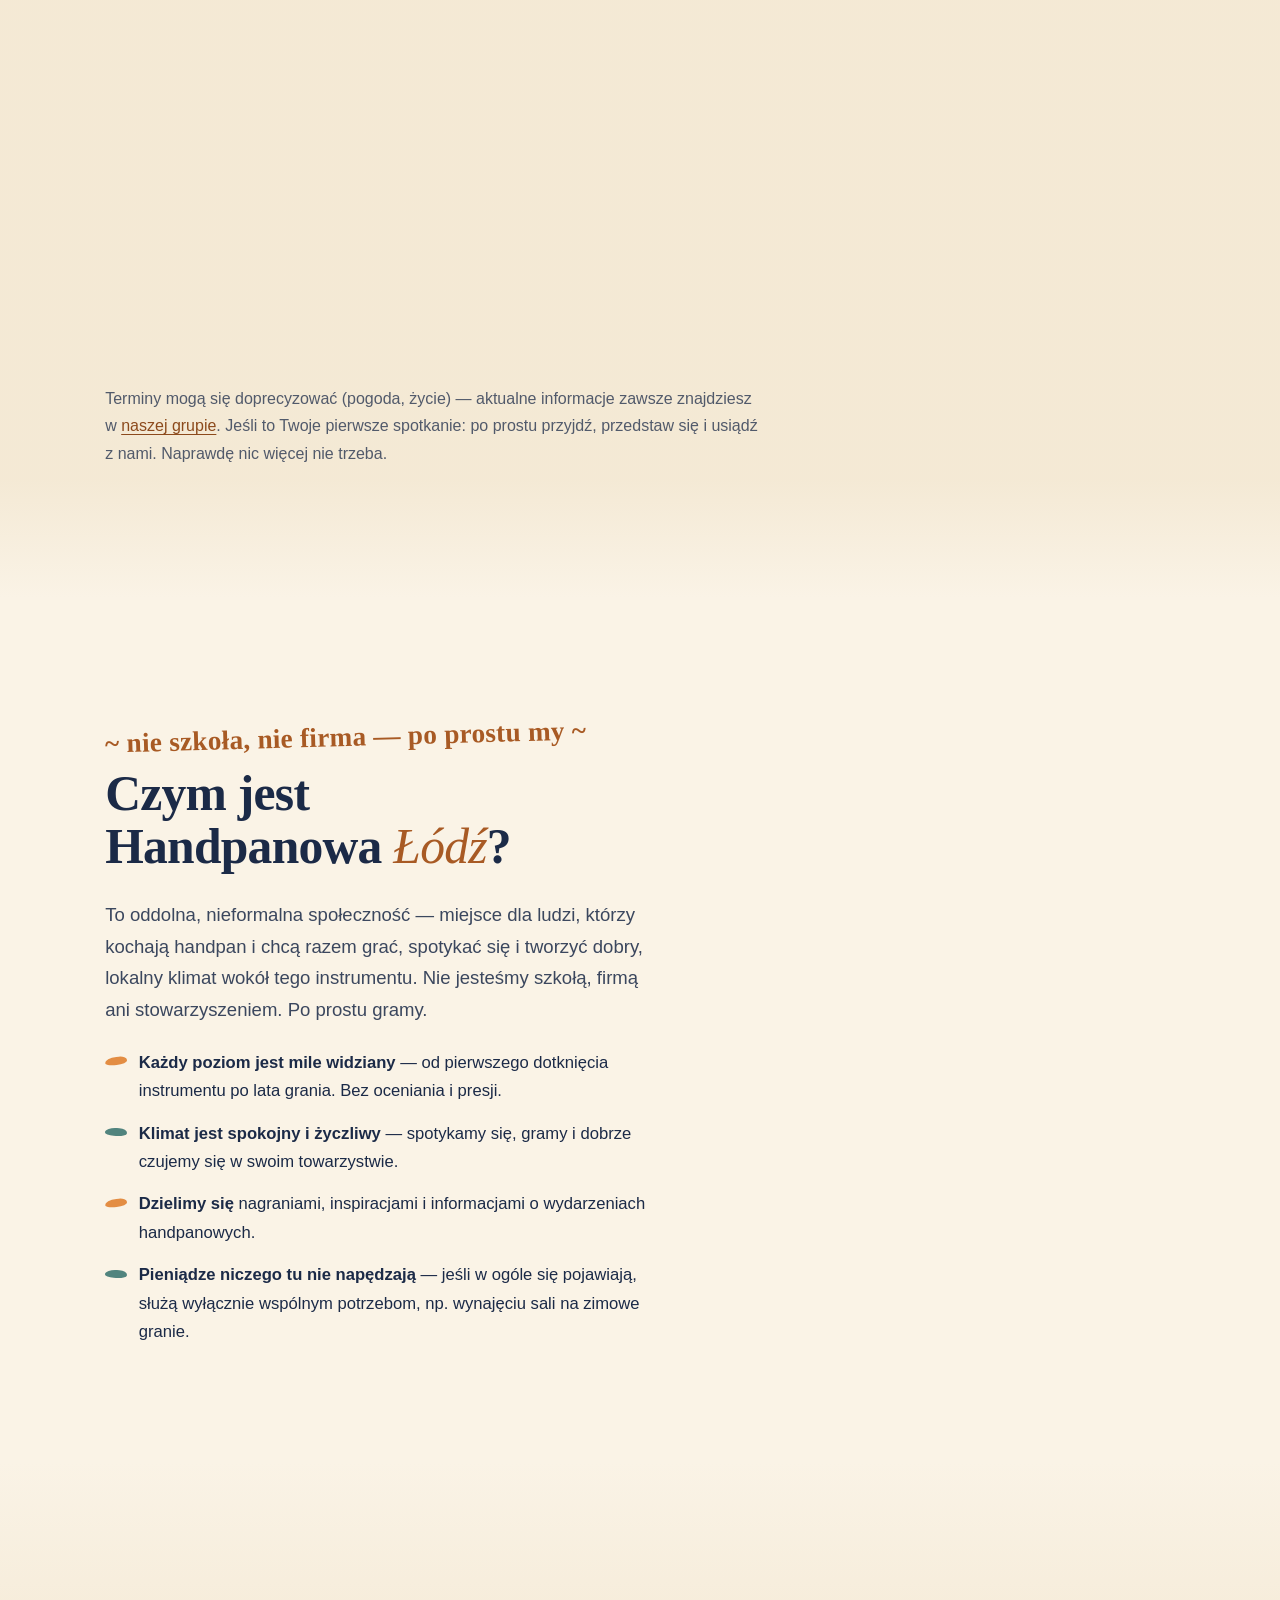
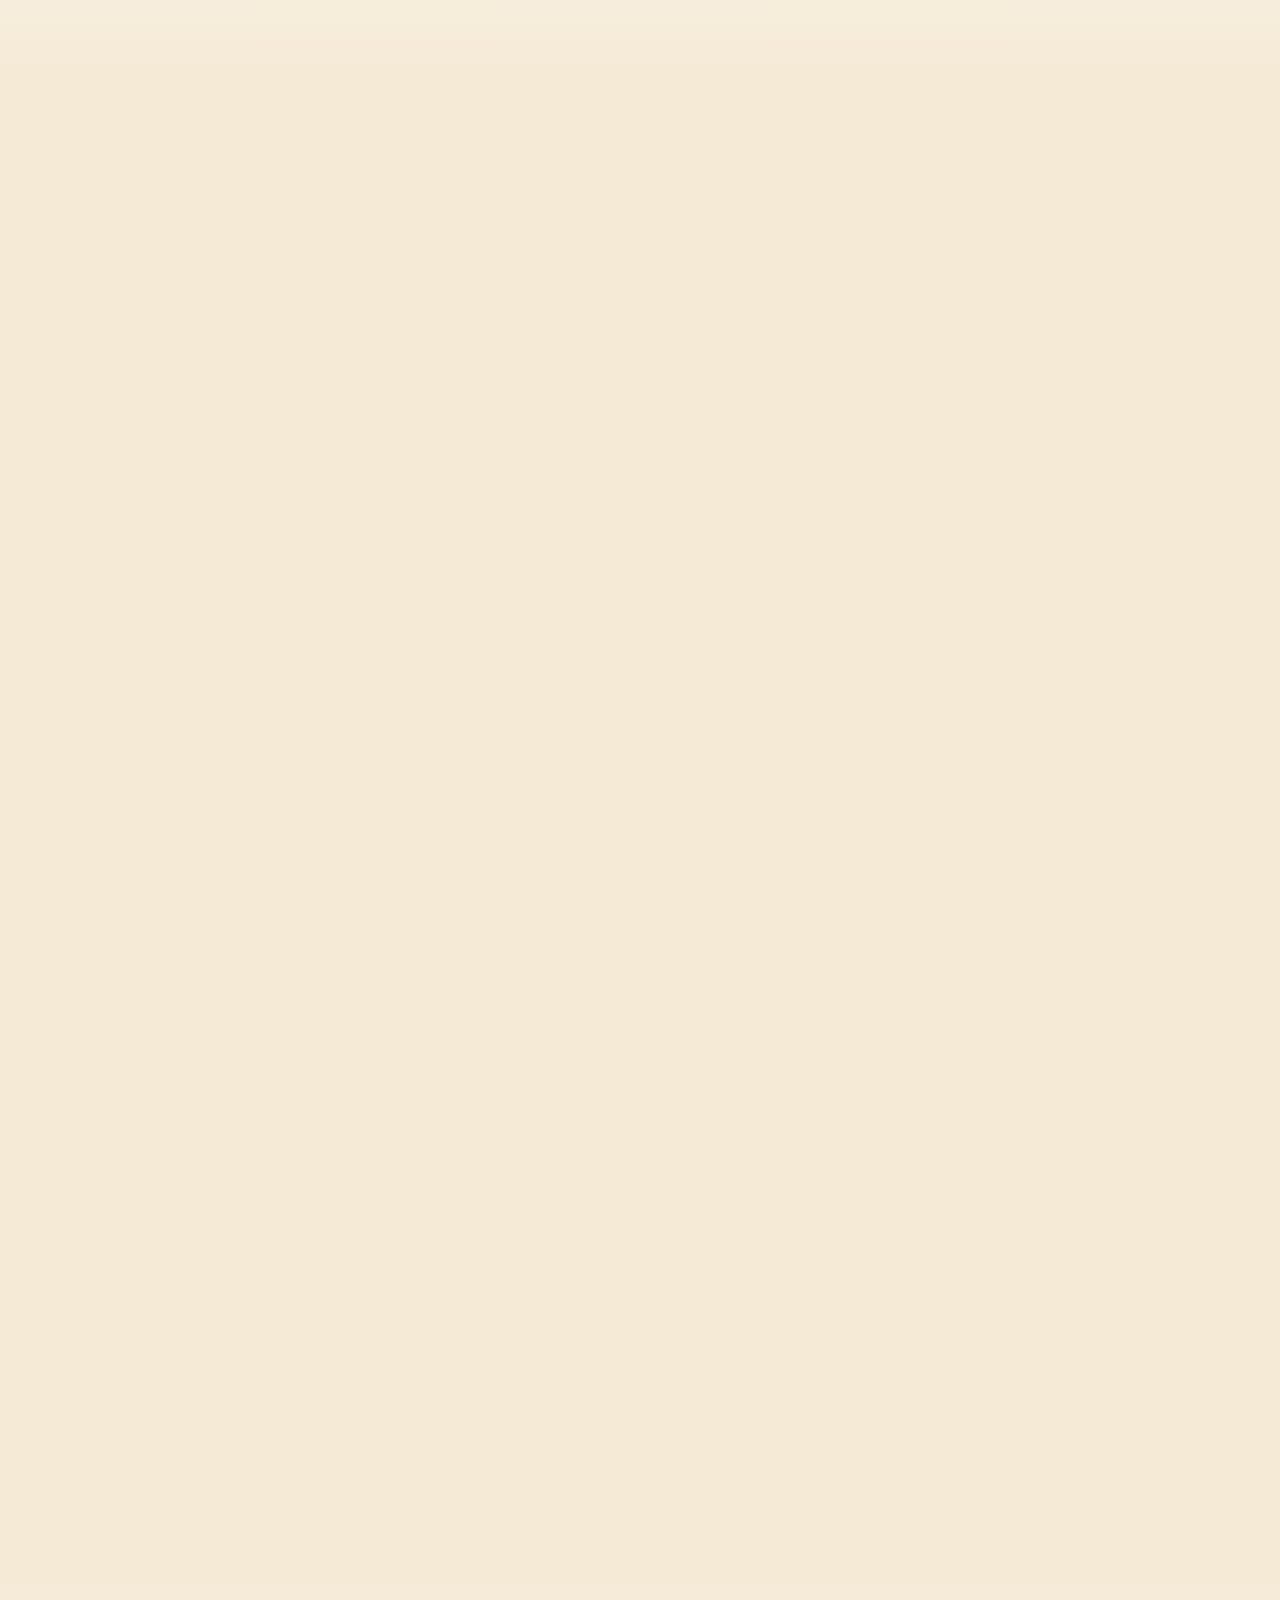
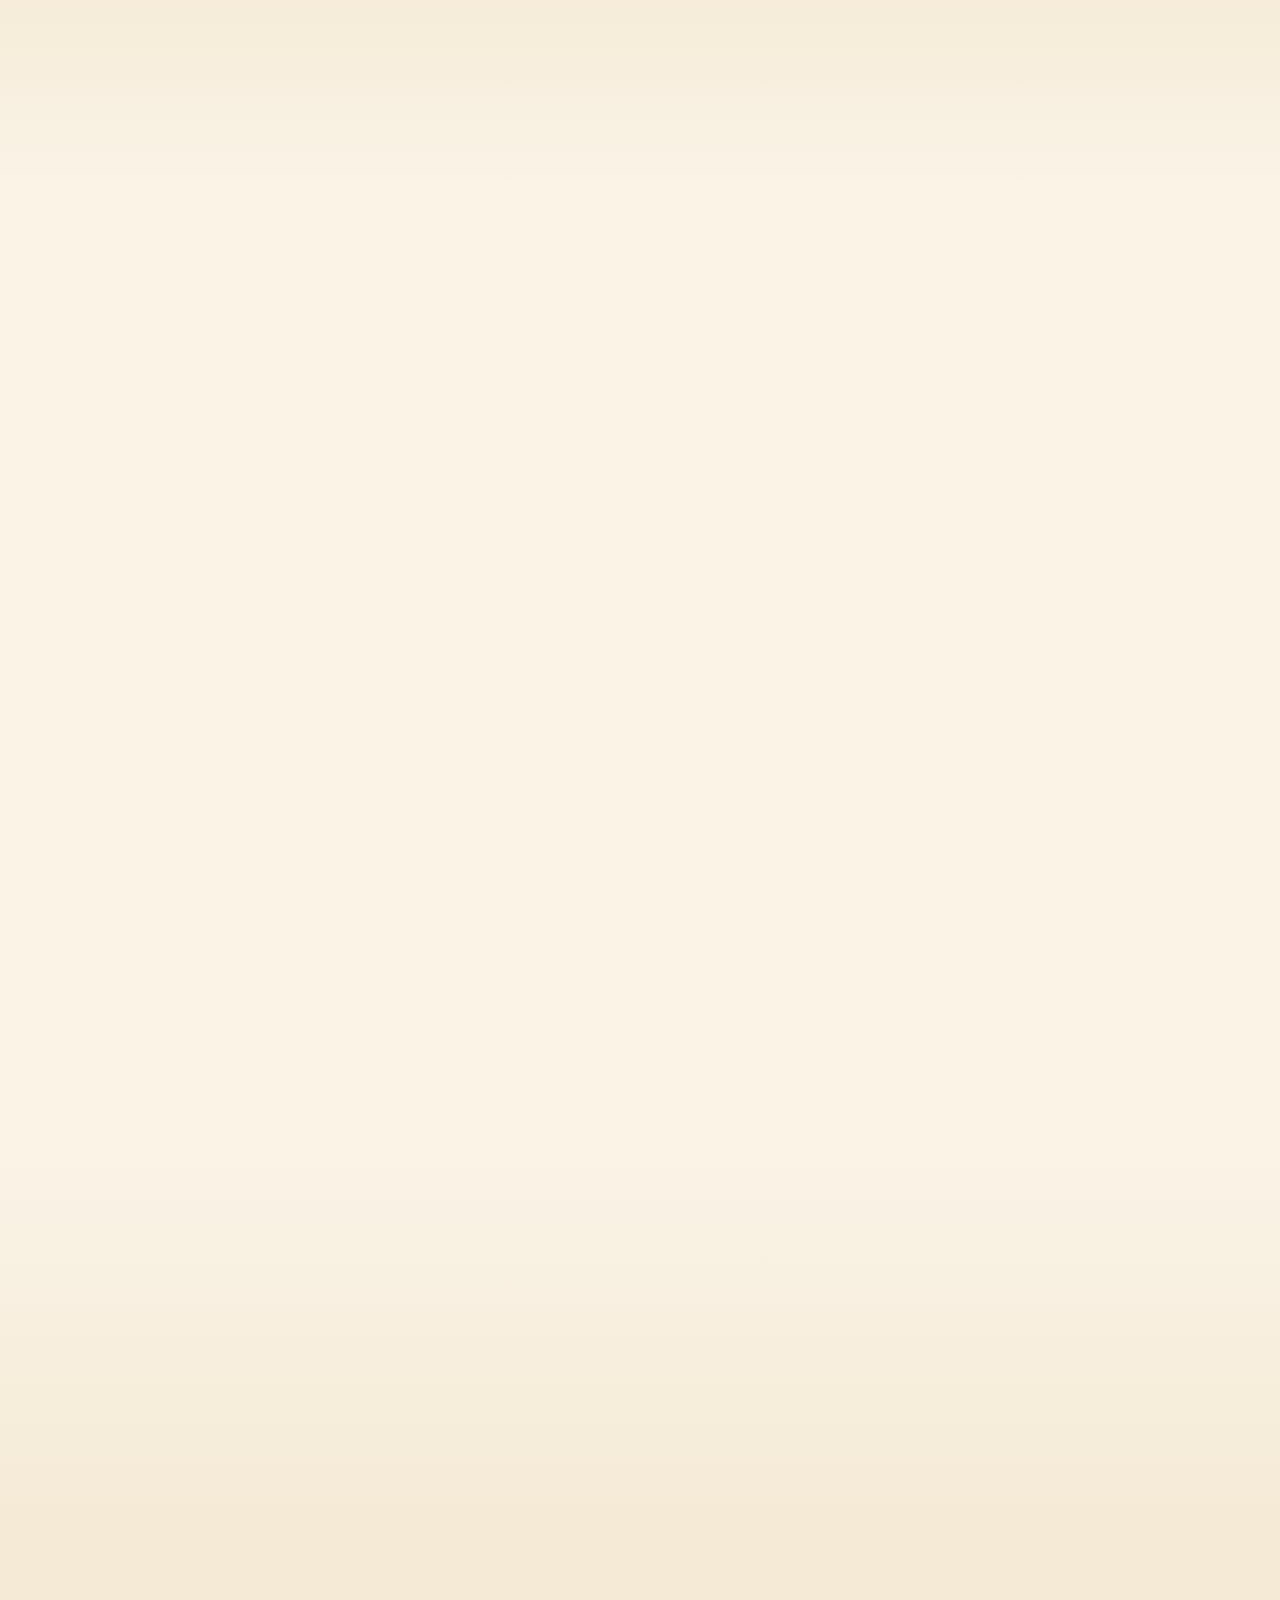
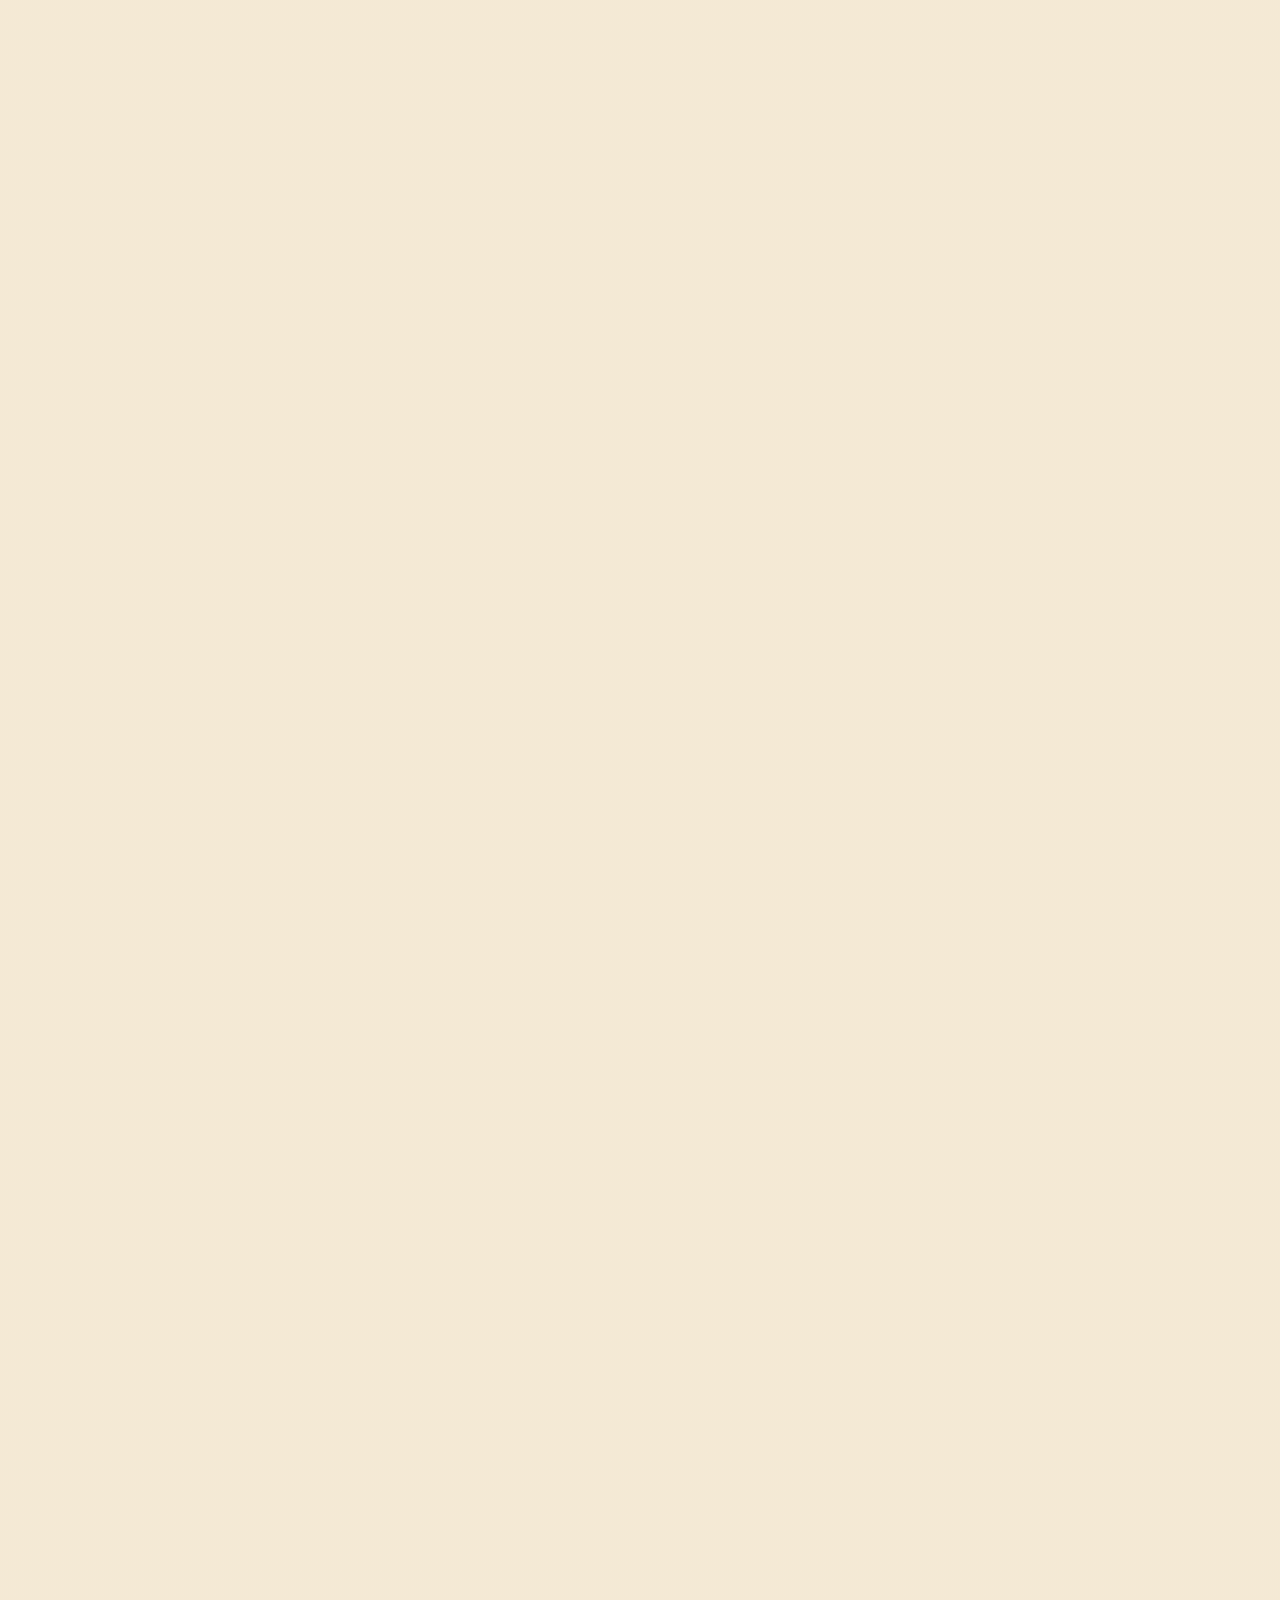
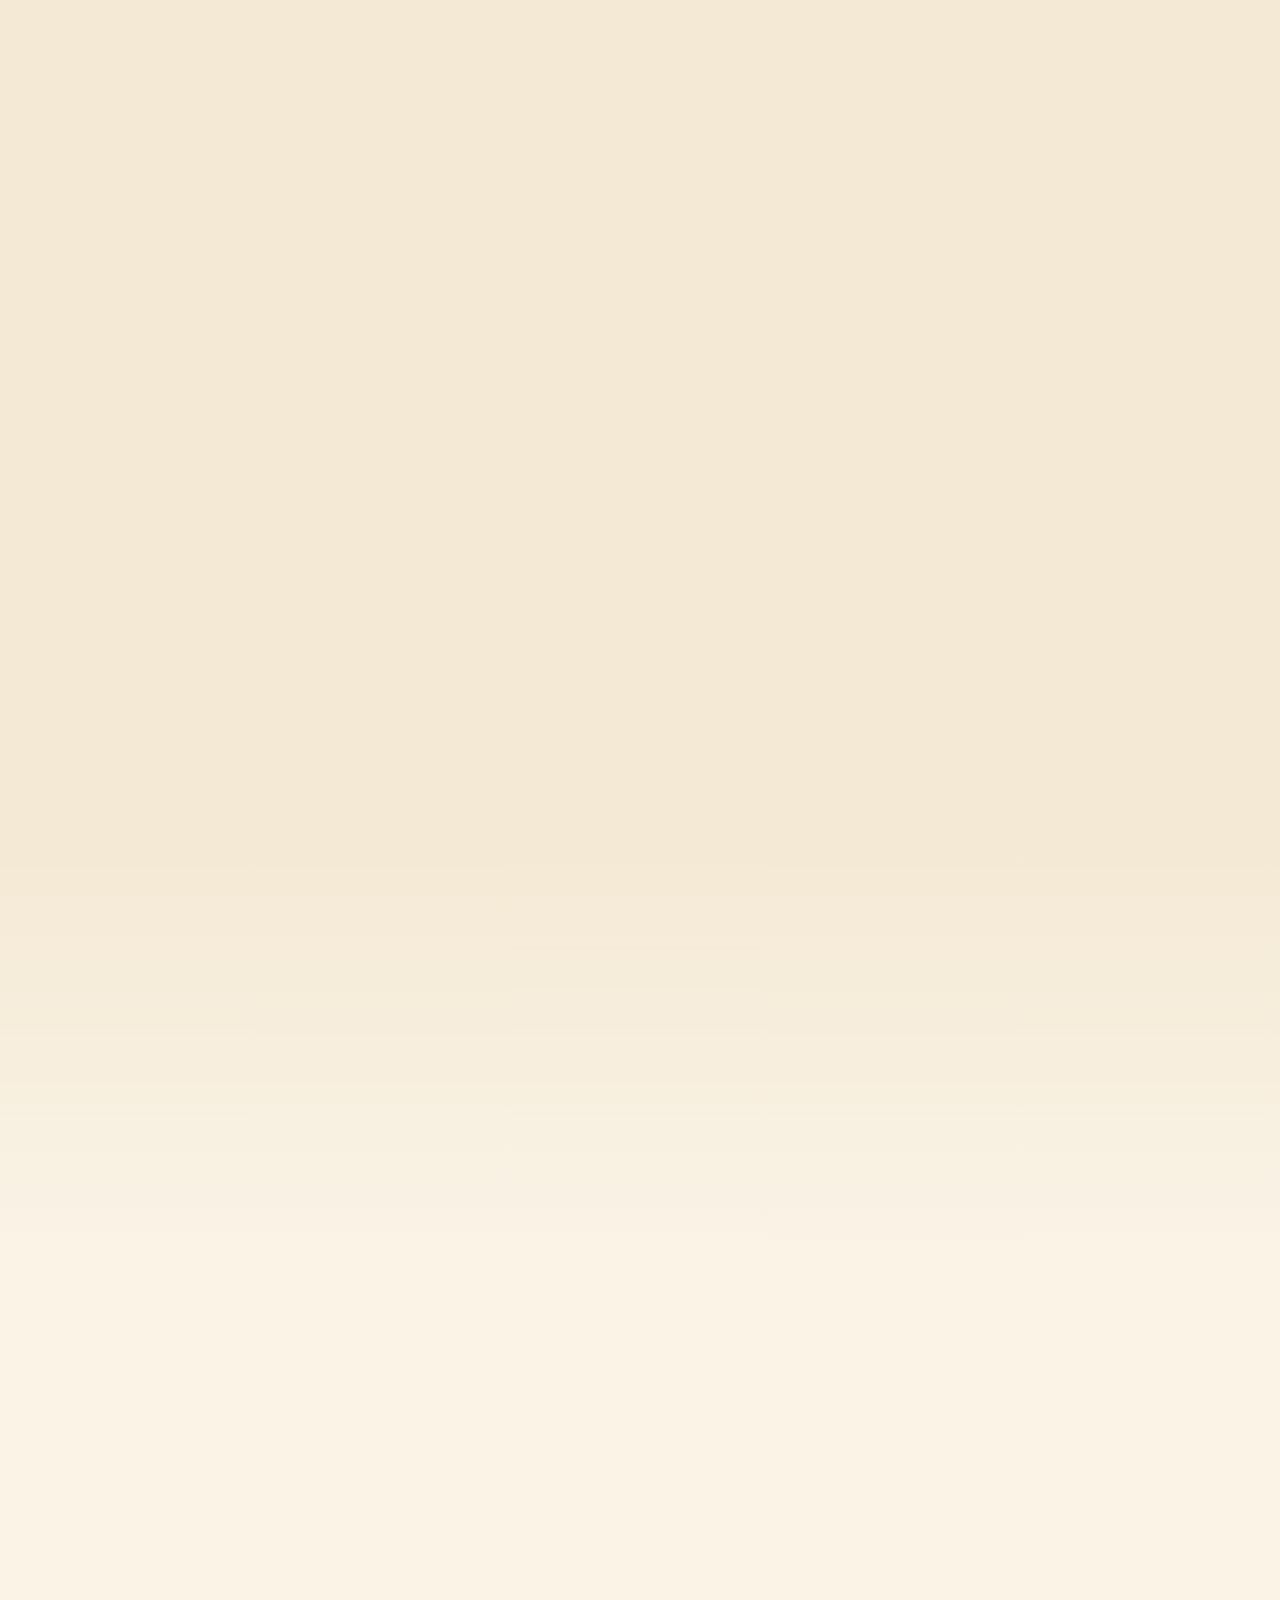
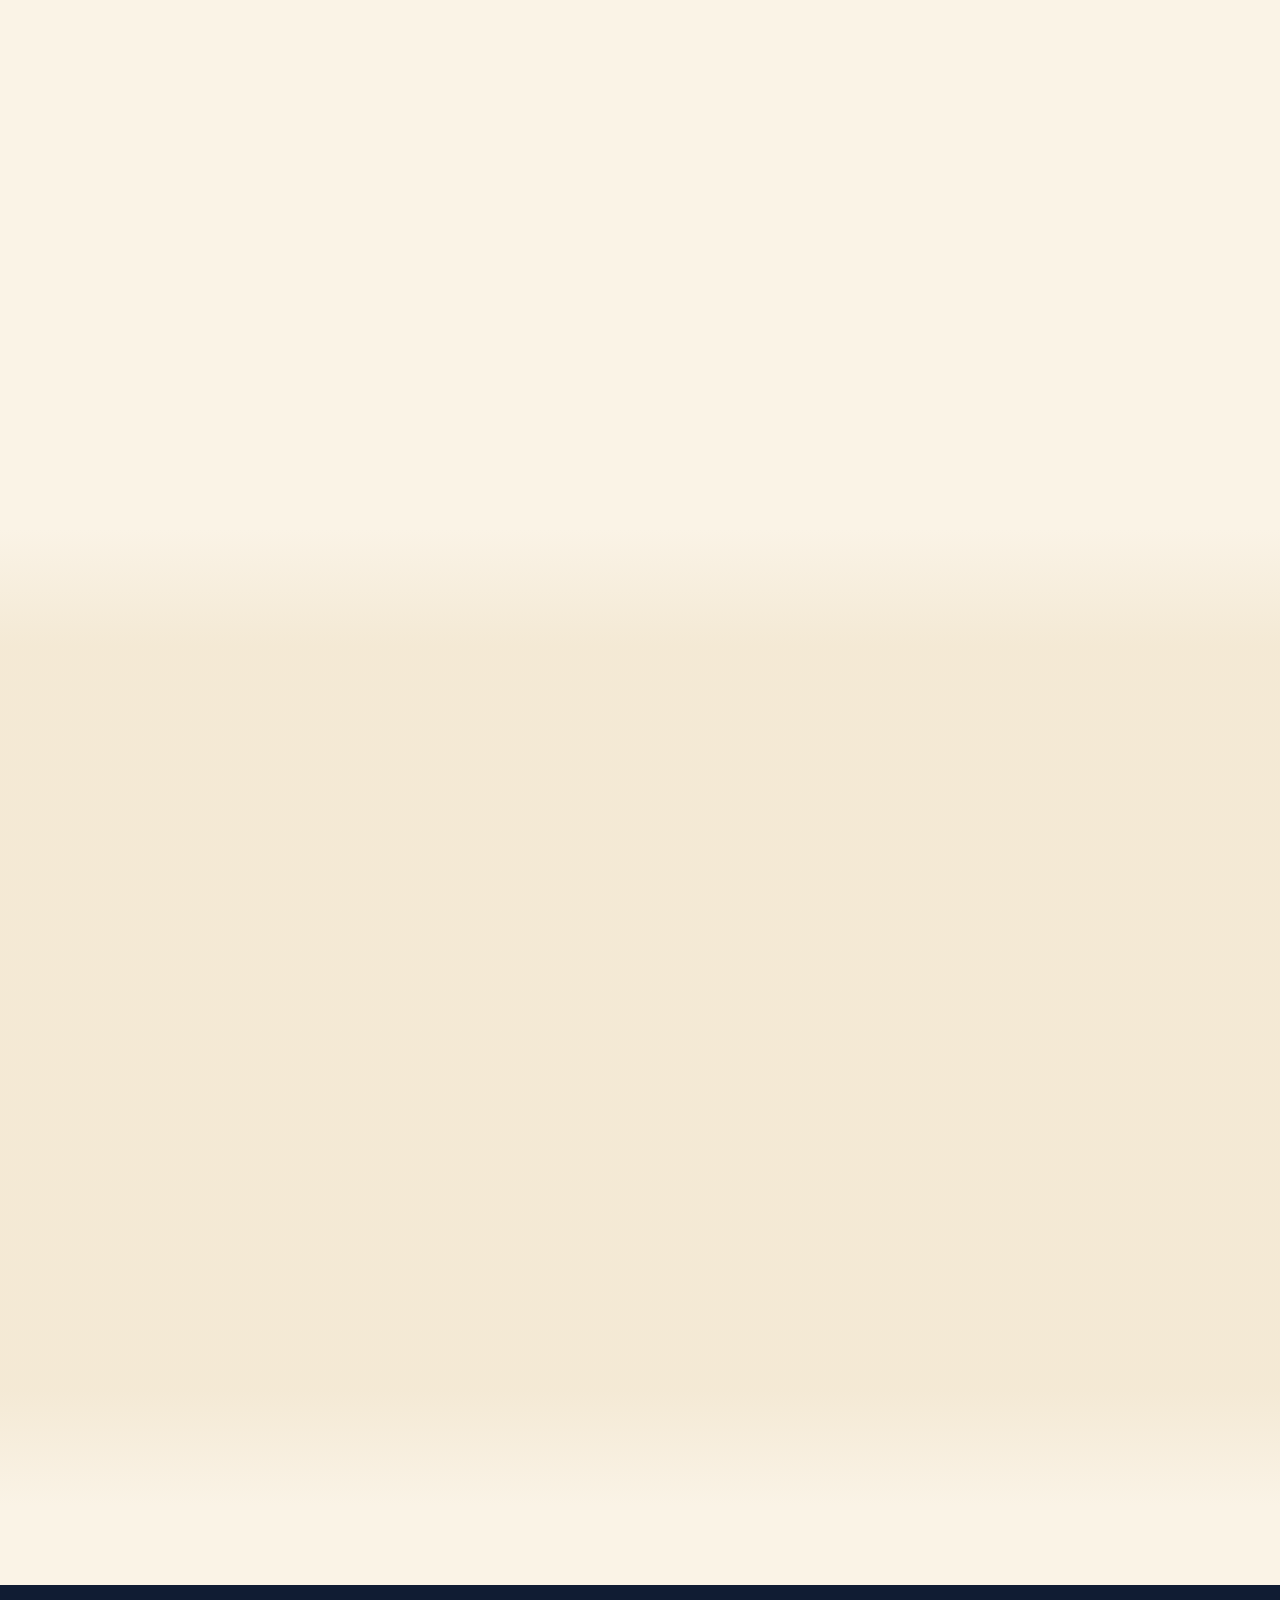
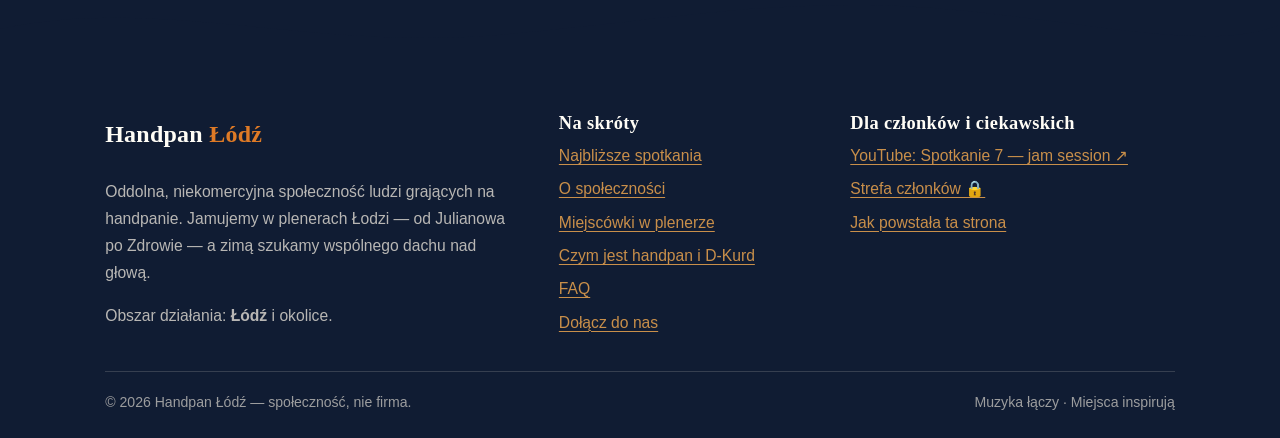
==== commit 4b50761c: "Build gh-pages: pelne daty spotkan (kafelek -> JSON-LD, jedno zrodlo) Co-Authored-By: Claude Opus 4." ====
--- a/index.html
+++ b/index.html
@@ -5,7 +5,7 @@
   <meta name="viewport" content="width=device-width, initial-scale=1">
   <title>Handpan Łódź — jam sessions i spotkania w plenerze</title>
   <meta name="description" content="Oddolna społeczność handpanowa w Łodzi. Gramy w plenerze — Julianów, Zdrowie, Stawy Jana. Sprawdź terminy letnich spotkań i dołącz do jam session!">
-  <link rel="canonical" href="https://handpanlodz.pl/">
+  <link rel="canonical" href="https://powtarzasie.github.io/handpan-lodz/">
   <meta name="theme-color" content="#FAF3E6">
 
   <!-- Open Graph / Twitter -->
@@ -14,43 +14,43 @@
   <meta property="og:site_name" content="Handpan Łódź">
   <meta property="og:title" content="Handpan Łódź — jam sessions i spotkania w plenerze">
   <meta property="og:description" content="Oddolna społeczność ludzi grających na handpanie. Wspólne granie w łódzkich parkach — sprawdź terminy letnich spotkań i dołącz!">
-  <meta property="og:url" content="https://handpanlodz.pl/">
-  <meta property="og:image" content="https://handpanlodz.pl/zasoby/og-handpan-lodz.jpg">
+  <meta property="og:url" content="https://powtarzasie.github.io/handpan-lodz/">
+  <meta property="og:image" content="https://powtarzasie.github.io/handpan-lodz/zasoby/og-handpan-lodz.jpg">
   <meta property="og:image:width" content="1200">
   <meta property="og:image:height" content="630">
   <meta property="og:image:alt" content="Logo Handpan Łódź — nuta i handpan na wodzie w stylu akwareli. Napis: Handpan Łódź · Muzyka łączy · Miejsca inspirują.">
   <meta name="twitter:card" content="summary_large_image">
   <meta name="twitter:title" content="Handpan Łódź — jam sessions i spotkania w plenerze">
   <meta name="twitter:description" content="Oddolna społeczność ludzi grających na handpanie. Wspólne granie w łódzkich parkach — dołącz!">
-  <meta name="twitter:image" content="https://handpanlodz.pl/zasoby/og-handpan-lodz.jpg">
+  <meta name="twitter:image" content="https://powtarzasie.github.io/handpan-lodz/zasoby/og-handpan-lodz.jpg">
 
   <!-- Favicony -->
-  <link rel="icon" href="/favicon.ico" sizes="32x32">
-  <link rel="icon" href="/zasoby/ikona-192.png" type="image/png" sizes="192x192">
-  <link rel="apple-touch-icon" href="/zasoby/apple-touch-icon.png">
-  <link rel="manifest" href="/site.webmanifest">
+  <link rel="icon" href="/handpan-lodz/favicon.ico" sizes="32x32">
+  <link rel="icon" href="/handpan-lodz/zasoby/ikona-192.png" type="image/png" sizes="192x192">
+  <link rel="apple-touch-icon" href="/handpan-lodz/zasoby/apple-touch-icon.png">
+  <link rel="manifest" href="/handpan-lodz/site.webmanifest">
 
   <!-- Wydajność: preload LCP i kluczowych fontów -->
-  <link rel="preload" as="font" type="font/woff2" href="/czcionki/fraunces-pl.woff2" crossorigin>
-  <link rel="preload" as="font" type="font/woff2" href="/czcionki/albert-pl.woff2" crossorigin>
-  <link rel="preload" as="image" href="/zasoby/hero-handpan-nad-woda-akwarela-1280.webp"
-        imagesrcset="/zasoby/hero-handpan-nad-woda-akwarela-480.webp 480w, /zasoby/hero-handpan-nad-woda-akwarela-768.webp 768w, /zasoby/hero-handpan-nad-woda-akwarela-1280.webp 1280w, /zasoby/hero-handpan-nad-woda-akwarela-2048.webp 2048w"
+  <link rel="preload" as="font" type="font/woff2" href="/handpan-lodz/czcionki/fraunces-pl.woff2" crossorigin>
+  <link rel="preload" as="font" type="font/woff2" href="/handpan-lodz/czcionki/albert-pl.woff2" crossorigin>
+  <link rel="preload" as="image" href="/handpan-lodz/zasoby/hero-handpan-nad-woda-akwarela-1280.webp"
+        imagesrcset="/handpan-lodz/zasoby/hero-handpan-nad-woda-akwarela-480.webp 480w, /handpan-lodz/zasoby/hero-handpan-nad-woda-akwarela-768.webp 768w, /handpan-lodz/zasoby/hero-handpan-nad-woda-akwarela-1280.webp 1280w, /handpan-lodz/zasoby/hero-handpan-nad-woda-akwarela-2048.webp 2048w"
         imagesizes="(max-width: 840px) 100vw, 46vw">
 
   <script>document.documentElement.classList.add('js')</script>
-  <style data-zrodlo="style.css">@font-face{font-family:Fraunces;font-style:normal;font-weight:300 700;font-display:swap;src:url(/czcionki/fraunces-pl.woff2) format("woff2")}@font-face{font-family:Fraunces;font-style:italic;font-weight:300 700;font-display:swap;src:url(/czcionki/fraunces-pl-kursywa.woff2) format("woff2")}@font-face{font-family:Albert Sans;font-style:normal;font-weight:400 600;font-display:swap;src:url(/czcionki/albert-pl.woff2) format("woff2")}@font-face{font-family:Albert Sans;font-style:italic;font-weight:400;font-display:swap;src:url(/czcionki/albert-pl-kursywa.woff2) format("woff2")}@font-face{font-family:Caveat;font-style:normal;font-weight:500 600;font-display:swap;src:url(/czcionki/caveat-pl.woff2) format("woff2")}@font-face{font-family:Fraunces-zapas;src:local("Georgia");size-adjust:86%}@font-face{font-family:Albert-zapas;src:local("Arial");size-adjust:102%}@font-face{font-family:Caveat-zapas;src:local("Segoe Script");size-adjust:61%}:root{--papier:#FAF3E6;--papier-cien:#F2E6CF;--papier-jasny:#FFFDF6;--atrament:#1B2A47;--atrament-mgla:rgba(27,42,71,.14);--noc:#101C33;--miedz:#A85A24;--miedz-ciemna:#8C4A1C;--pomarancz:#DE7A26;--zloto:#C98F4A;--petrol:#33706B;--czerwien-stempla:#B23B2E;--tusz-txt:var(--atrament);--f-tytul:"Fraunces","Fraunces-zapas",Georgia,serif;--f-tekst:"Albert Sans","Albert-zapas",Arial,system-ui,sans-serif;--f-reczna:"Caveat","Caveat-zapas",cursive;--obrys-reczny:255px 22px 235px 18px / 18px 235px 22px 255px;--obrys-reczny-2:22px 245px 20px 250px / 250px 18px 245px 24px;--cien-karty:0 18px 44px -24px rgba(16,28,51,.45);--szer-tresci:1140px;--naglowek-h:76px;--pasek-h:3.7rem}*,*:before,*:after{box-sizing:border-box}html{-webkit-text-size-adjust:100%}@media(prefers-reduced-motion:no-preference){html{scroll-behavior:smooth}}body{margin:0;font-family:var(--f-tekst);font-size:1.0625rem;line-height:1.72;color:var(--tusz-txt);background-color:var(--papier);background-image:url(/zasoby/ziarno-papieru.webp);overflow-x:hidden}img{max-width:100%;height:auto;display:block}h1,h2,h3,h4{font-family:var(--f-tytul);font-weight:600;line-height:1.08;margin:0 0 .5em;color:var(--atrament);text-wrap:balance}p{margin:0 0 1em}a{color:var(--miedz-ciemna);text-decoration-thickness:.08em;text-underline-offset:.18em}a:hover{color:var(--miedz)}:focus-visible{outline:3px dashed var(--miedz);outline-offset:3px;border-radius:4px}::selection{background:var(--pomarancz);color:var(--papier-jasny)}.zawijka{max-width:var(--szer-tresci);margin-inline:auto;padding-inline:clamp(1.1rem,4vw,2.2rem)}.pomin-link{position:absolute;left:-999px;top:0;background:var(--atrament);color:var(--papier);padding:.7rem 1.2rem;z-index:200;border-radius:0 0 10px}.pomin-link:focus{left:0}.dopisek{font-family:var(--f-reczna);font-weight:600;font-size:clamp(1.35rem,2.6vw,1.7rem);color:var(--miedz);letter-spacing:.01em;display:inline-block;transform:rotate(-1.6deg);margin-bottom:.4rem}.dopisek:before{content:"~ "}.dopisek:after{content:" ~"}.tytul-sekcji{font-size:clamp(1.95rem,4.6vw,3.1rem);letter-spacing:-.015em}.tytul-sekcji em{font-style:italic;color:var(--miedz);font-weight:500}.wstep-sekcji{max-width:46rem;font-size:clamp(1.05rem,1.45vw,1.18rem);color:#1b2a47db}.sekcja{padding-block:clamp(4rem,9vw,7.5rem);position:relative;scroll-margin-top:calc(var(--naglowek-h) + var(--pasek-h) + 12px)}.sekcja--dalej{content-visibility:auto;contain-intrinsic-size:auto 1200px}.sekcja--przyciemniona{background:linear-gradient(180deg,#f2e6cf00,#f2e6cfbf 12% 88%,#f2e6cf00)}.przycisk{display:inline-flex;align-items:center;gap:.55rem;font-family:var(--f-tekst);font-weight:600;font-size:1.02rem;line-height:1.2;padding:.9rem 1.6rem;border-radius:var(--obrys-reczny);background:var(--atrament);color:var(--papier-jasny);border:2px solid var(--atrament);text-decoration:none;box-shadow:0 10px 24px -14px #101c33b3;transition:transform .18s ease,box-shadow .18s ease,background .18s ease}.przycisk:hover{background:var(--noc);color:var(--papier-jasny);transform:translateY(-2px) rotate(-.4deg);box-shadow:0 16px 30px -14px #101c33bf}.przycisk:active{transform:translateY(0)}.przycisk--cichy{background:transparent;color:var(--atrament);border:2px solid rgba(27,42,71,.5);box-shadow:none}.przycisk--cichy:hover{background:#1b2a470f;color:var(--atrament)}.przycisk--miedz{background:var(--miedz);border-color:var(--miedz)}.przycisk--miedz:hover{background:var(--miedz-ciemna)}.naglowek{position:sticky;top:0;z-index:100;height:var(--naglowek-h);background:#faf3e6db;backdrop-filter:blur(9px);-webkit-backdrop-filter:blur(9px);border-bottom:1px solid rgba(27,42,71,0);transition:border-color .25s ease,box-shadow .25s ease}.naglowek.przewinieto{border-bottom-color:var(--atrament-mgla);box-shadow:0 10px 30px -22px #101c3380}.naglowek__wnetrze{display:flex;align-items:center;gap:1.2rem;height:var(--naglowek-h)}.znak{display:flex;align-items:center;gap:.65rem;text-decoration:none;color:var(--atrament);margin-right:auto}.znak img{width:46px;height:46px;mix-blend-mode:multiply}.znak__napis{font-family:var(--f-tytul);font-weight:600;font-size:1.22rem;letter-spacing:.02em;line-height:1}.znak__napis small{display:block;font-family:var(--f-reczna);font-weight:600;font-size:.95rem;color:var(--miedz);letter-spacing:.14em;text-transform:uppercase}.nawigacja ul{display:flex;gap:clamp(.4rem,1.6vw,1.35rem);list-style:none;margin:0;padding:0;align-items:center}.nawigacja a{font-weight:500;font-size:.98rem;text-decoration:none;color:var(--atrament);padding:.45rem .55rem;border-radius:8px}.nawigacja a:hover{color:var(--miedz-ciemna);background:#a85a2414}.nawigacja a.przycisk{padding:.55rem 1.1rem;font-size:.95rem;color:var(--papier-jasny);border-radius:var(--obrys-reczny)}.nawigacja a.przycisk:hover{color:var(--papier-jasny);background:var(--noc)}.przelacznik-menu{display:none;background:none;border:2px solid rgba(27,42,71,.4);border-radius:10px;padding:.45rem .6rem;color:var(--atrament);font:inherit;cursor:pointer}@media(max-width:920px){.przelacznik-menu{display:inline-flex;align-items:center;gap:.4rem}.nawigacja{position:absolute;top:var(--naglowek-h);left:0;right:0;background:var(--papier-jasny);border-bottom:1px solid var(--atrament-mgla);box-shadow:0 24px 40px -28px #101c3380;display:none;padding:1rem 1.4rem 1.4rem}.nawigacja.otwarta{display:block}.nawigacja ul{flex-direction:column;align-items:stretch;gap:.15rem}.nawigacja a{display:block;padding:.7rem .6rem;font-size:1.05rem}.nawigacja .przycisk{justify-content:center;margin-top:.6rem}}.hero{position:relative;overflow:clip;padding-block:clamp(2.5rem,6vw,5rem) 0;min-height:calc(92svh - var(--naglowek-h))}.hero__siatka{display:grid;grid-template-columns:minmax(0,10fr) minmax(0,9fr);gap:clamp(1.5rem,4vw,3.5rem);align-items:center}.hero__tekst{position:relative;z-index:3;padding-block:clamp(1rem,4vw,3rem)}.hero h1{font-size:clamp(2.7rem,6.4vw,4.9rem);font-weight:640;letter-spacing:-.022em;margin-bottom:.35em}.hero h1 .lokalizacja{color:var(--miedz);font-style:italic;font-weight:520}.hero__haslo{font-family:var(--f-tytul);font-style:italic;font-weight:480;font-size:clamp(1.25rem,2.4vw,1.7rem);color:var(--petrol);margin-bottom:1rem}.hero__opis{max-width:34rem;font-size:clamp(1.05rem,1.5vw,1.2rem);color:#1b2a47d9}.hero__akcje{display:flex;flex-wrap:wrap;gap:.9rem;margin-top:1.8rem}.hero__drobiazg{margin-top:1.3rem;font-size:.95rem;color:#1b2a47a8}.hero__obraz{position:relative;z-index:1;align-self:stretch;min-height:340px}.hero__obraz img{width:100%;height:100%;object-fit:cover;object-position:center;border-radius:var(--obrys-reczny-2);-webkit-mask-image:radial-gradient(140% 120% at 40% 45%,#000 62%,transparent 98%);mask-image:radial-gradient(140% 120% at 40% 45%,#000 62%,transparent 98%)}.hero__obraz video{position:absolute;inset:0;width:100%;height:100%;object-fit:cover;object-position:center;border-radius:var(--obrys-reczny-2);-webkit-mask-image:radial-gradient(140% 120% at 40% 45%,#000 62%,transparent 98%);mask-image:radial-gradient(140% 120% at 40% 45%,#000 62%,transparent 98%)}.hero__fale,.hero__pyl{position:absolute;inset:0;width:100%;height:100%;pointer-events:none}.hero__fale,.hero__pyl{z-index:2}@media(max-width:840px){.hero{min-height:0}.hero__siatka{grid-template-columns:1fr}.hero__obraz{min-height:280px;order:2;margin-inline:-6%}.hero__tekst{order:1}}.rozdzielacz{display:block;width:100%;height:clamp(42px,7vw,86px);color:var(--papier-cien)}.rozdzielacz--odwrocony{transform:scaleY(-1)}.bilety{display:grid;grid-template-columns:repeat(auto-fit,minmax(min(21rem,100%),1fr));gap:clamp(1.2rem,3vw,2rem);margin-top:2.4rem;max-width:56rem}.bilet{position:relative;background:var(--papier-jasny);border:1.5px solid rgba(27,42,71,.22);border-radius:var(--obrys-reczny-2);padding:1.7rem 1.7rem 1.5rem;box-shadow:var(--cien-karty);transform:rotate(-.5deg)}.bilet:nth-child(2n){transform:rotate(.6deg)}.bilet__stempel{position:absolute;top:-1rem;right:1.1rem;font-family:var(--f-reczna);font-weight:600;font-size:1.06rem;line-height:1.05;color:var(--czerwien-stempla);border:2px solid currentColor;border-radius:50%;width:4.6rem;height:4.6rem;display:grid;place-content:center;text-align:center;transform:rotate(8deg);background:#fffdf6eb;box-shadow:0 6px 14px -8px #101c3366}.bilet__data{display:flex;align-items:baseline;gap:.7rem;flex-wrap:wrap}.bilet__dzien{font-family:var(--f-tytul);font-weight:640;font-size:clamp(2.5rem,5vw,3.3rem);letter-spacing:-.02em;color:var(--atrament);line-height:1}.bilet__miesiac{font-family:var(--f-reczna);font-weight:600;font-size:1.5rem;color:var(--miedz)}.bilet__meta{margin:.7rem 0 0;padding:0;list-style:none;display:grid;gap:.35rem;font-size:1rem}.bilet__meta li{display:flex;gap:.55rem;align-items:baseline}.bilet__meta .etykieta{font-weight:600;color:var(--petrol);min-width:4.6rem;font-size:.86rem;text-transform:uppercase;letter-spacing:.08em}.zetony{display:flex;flex-wrap:wrap;gap:.4rem;margin-top:1rem}.zetony span{font-size:.86rem;font-weight:500;color:var(--atrament);background:#33706b1f;border:1px solid rgba(51,112,107,.3);padding:.22rem .7rem;border-radius:999px}.bilet__akcje{margin-top:1.2rem;display:flex;gap:.8rem;flex-wrap:wrap;align-items:center}.bilet__akcje a{font-size:.95rem}.bilet__akcje-mapa{display:inline-flex;align-items:center;gap:.25rem}.bilet__mapa{font-weight:600;color:var(--miedz-ciemna);text-decoration:underline;text-underline-offset:2px}.bilet--najblizsze{border-color:var(--pomarancz);border-width:2px;background:linear-gradient(180deg,#FFF7EC,var(--papier-jasny) 62%);box-shadow:0 22px 50px -24px #de7a2699,0 0 0 4px #de7a261f}.bilet--minione{filter:grayscale(.35) opacity(.72)}.bilet__odznaka{position:absolute;top:-.85rem;left:1.1rem;z-index:2;font-family:var(--f-tekst);font-weight:600;font-size:.72rem;letter-spacing:.08em;text-transform:uppercase;color:#fffdf6;background:var(--pomarancz);padding:.32rem .72rem;border-radius:999px;box-shadow:0 8px 16px -10px #de7a26cc;transform:rotate(-2deg);white-space:nowrap}.bilet__odznaka--kolejne{background:transparent;color:var(--petrol);border:1.5px solid rgba(51,112,107,.5);box-shadow:none}.bilet__odznaka--minione{background:transparent;color:#1b2a4799;border:1.5px solid rgba(27,42,71,.3);box-shadow:none}@media(min-width:841px){.bilety:not(.bilety--archiwum)>.bilet:not(.bilet--najblizsze):not(.bilet--minione){zoom:.7;align-self:start}}.uwaga-spotkan{margin-top:1.6rem;font-size:1rem;color:#1b2a47bf;max-width:44rem}.pasek-odliczania{position:sticky;top:var(--naglowek-h);z-index:99;display:block;min-height:var(--pasek-h);padding:.4rem clamp(.7rem,3vw,1.4rem);background:var(--atrament);color:var(--papier-jasny);font-family:var(--f-tekst);line-height:1.15;text-decoration:none;overflow:hidden;box-shadow:0 10px 24px -18px #101c33e6}.pasek-odliczania:hover,.pasek-odliczania:focus-visible{background:var(--noc);color:var(--papier-jasny)}.pasek-odliczania__wnetrze{max-width:var(--szer-tresci);margin-inline:auto;min-height:calc(var(--pasek-h) - .8rem);display:flex;align-items:center;justify-content:space-between;gap:clamp(.6rem,2vw,1.4rem)}.pasek-odliczania__info{display:flex;flex-direction:column;gap:.08rem;min-width:0}.pasek-odliczania__tytul{display:flex;align-items:center;gap:.4rem;font-weight:600;font-size:clamp(.84rem,2.4vw,1rem);white-space:nowrap;overflow:hidden;text-overflow:ellipsis}.pasek-odliczania__ikona{flex:none;color:var(--zloto);font-style:normal}.pasek-odliczania__label{overflow:hidden;text-overflow:ellipsis}.pasek-odliczania__data{font-size:clamp(.72rem,1.9vw,.85rem);color:var(--zloto);white-space:nowrap;overflow:hidden;text-overflow:ellipsis}.pasek-odliczania__kafelki{display:flex;gap:clamp(.3rem,1.2vw,.5rem);flex:none}.pasek-odliczania .kafel{background:var(--papier-jasny);border-radius:7px;padding:.26rem .5rem;min-width:2.85rem;display:flex;flex-direction:column;align-items:center;line-height:1}.pasek-odliczania .kafel__num{font-weight:640;font-size:clamp(1.1rem,3.2vw,1.4rem);color:var(--atrament);font-variant-numeric:tabular-nums;font-feature-settings:"tnum"}.pasek-odliczania .kafel small{font-size:.66rem;color:var(--miedz-ciemna);margin-top:.15rem;letter-spacing:.02em}.pasek-odliczania .kafel .krotki{display:none}.pasek-odliczania--trwa{background:var(--petrol)}.pasek-odliczania--trwa .pasek-odliczania__data,.pasek-odliczania--trwa .pasek-odliczania__ikona{color:var(--papier-jasny)}@media(max-width:520px){.pasek-odliczania .kafel .pelny{display:none}.pasek-odliczania .kafel .krotki{display:inline}.pasek-odliczania .kafel{min-width:2.5rem;padding:.22rem .32rem}}.archiwum-spotkan{margin-top:2.4rem;border-top:1px dashed var(--atrament-mgla);padding-top:1.3rem}.archiwum-spotkan__naglowek{cursor:pointer;font-family:var(--f-tytul);font-weight:600;font-size:1.15rem;color:var(--atrament);list-style:none;display:inline-flex;align-items:center;gap:.5rem}.archiwum-spotkan__naglowek::-webkit-details-marker{display:none}.archiwum-spotkan__naglowek:before{content:"\25b8";color:var(--miedz);transition:transform .2s}.archiwum-spotkan[open] .archiwum-spotkan__naglowek:before{transform:rotate(90deg)}.bilety--archiwum{margin-top:1.6rem}.o-nas__siatka{display:grid;grid-template-columns:minmax(0,11fr) minmax(0,9fr);gap:clamp(2rem,5vw,4rem);align-items:center}.kolaz{position:relative;min-height:420px}.kolaz__akwarela{width:88%;border-radius:var(--obrys-reczny);box-shadow:var(--cien-karty);transform:rotate(-1.2deg)}.kolaz__zdjecie{position:absolute;right:-2%;bottom:-8%;width:56%;background:var(--papier-jasny);padding:.7rem .7rem 2.6rem;border-radius:6px;box-shadow:0 24px 50px -20px #101c338c;transform:rotate(2.4deg)}.kolaz__zdjecie img{border-radius:3px}.kolaz__zdjecie figcaption{font-family:var(--f-reczna);font-weight:500;font-size:1.12rem;color:var(--atrament);text-align:center;margin-top:.55rem;position:absolute;inset-inline:0;bottom:.5rem}.lista-prawd{list-style:none;margin:1.4rem 0 0;padding:0;display:grid;gap:.85rem;max-width:36rem}.lista-prawd li{position:relative;padding-left:2.1rem;font-size:1.04rem}.lista-prawd li strong{color:var(--atrament)}.lista-prawd li:before{content:"";position:absolute;left:0;top:.52em;width:1.35rem;height:.5rem;background:var(--pomarancz);border-radius:60% 40% 55% 45%/70% 55% 45% 40%;transform:rotate(-6deg);opacity:.85}.lista-prawd li:nth-child(2n):before{background:var(--petrol);transform:rotate(4deg)}@media(max-width:840px){.o-nas__siatka{grid-template-columns:1fr}.kolaz{min-height:0;margin-top:1rem;margin-bottom:2.5rem}}.miejscowki-siatka{display:grid;grid-template-columns:repeat(auto-fill,minmax(min(19rem,100%),1fr));gap:clamp(1.2rem,2.6vw,1.8rem);margin-top:2.4rem}.karta-miejscowki{background:var(--papier-jasny);border:1.5px solid rgba(27,42,71,.18);border-radius:var(--obrys-reczny-2);overflow:hidden;box-shadow:var(--cien-karty);display:flex;flex-direction:column}.karta-miejscowki__kadr{position:relative;aspect-ratio:4/3;overflow:hidden}.karta-miejscowki__kadr img{width:100%;height:100%;object-fit:cover;transition:transform .5s ease}.karta-miejscowki:hover .karta-miejscowki__kadr img{transform:scale(1.045)}.karta-miejscowki__pin{position:absolute;top:.8rem;left:.8rem;width:2.3rem;height:2.3rem;border-radius:50% 50% 50% 4px;display:grid;place-content:center;color:#fff;font-weight:600;font-size:1.05rem;font-family:var(--f-tytul);transform:rotate(-8deg);box-shadow:0 8px 16px -8px #101c3399}.karta-miejscowki__tresc{padding:1.1rem 1.25rem 1.25rem;display:flex;flex-direction:column;gap:.3rem;flex:1}.karta-miejscowki h3{font-size:1.32rem;margin-bottom:.1rem}.karta-miejscowki__adres{font-size:.97rem;color:#1b2a47c7;margin:0}.karta-miejscowki__dzielnica{font-family:var(--f-reczna);font-weight:600;font-size:1.06rem;color:var(--petrol)}.karta-miejscowki__mapa{margin-top:auto;padding-top:.7rem;font-size:.94rem;font-weight:600}.pin--1{background:var(--czerwien-stempla)}.pin--2{background:var(--pomarancz)}.pin--3{background:var(--petrol)}.pin--4{background:#7a4e8c}.pin--5{background:var(--miedz)}.pin--6{background:#2e5e8c}.pin--7{background:#4c7a54}.fasada-yt{position:relative;display:block;width:100%;aspect-ratio:16/9;border:0;padding:0;cursor:pointer;border-radius:var(--obrys-reczny-2);overflow:hidden;box-shadow:var(--cien-karty);background:var(--noc)}.fasada-yt img{width:100%;height:100%;object-fit:cover;opacity:.92}.fasada-yt:after{content:"";position:absolute;inset:0;background:linear-gradient(180deg,#101c3300 55%,#101c338c)}.fasada-yt__play{position:absolute;inset:0;margin:auto;width:5.4rem;height:5.4rem;z-index:2;background:#faf3e6f0;border-radius:50%;display:grid;place-content:center;box-shadow:0 18px 40px -12px #101c33cc;transition:transform .2s ease,background .2s ease}.fasada-yt:hover .fasada-yt__play{transform:scale(1.07);background:var(--papier-jasny)}.fasada-yt__play svg{width:2rem;height:2rem;fill:var(--miedz-ciemna);margin-left:.3rem}.fasada-yt__tytul{position:absolute;left:1.2rem;bottom:1rem;z-index:2;color:var(--papier-jasny);font-family:var(--f-reczna);font-weight:600;font-size:1.3rem;text-shadow:0 2px 10px rgba(16,28,51,.7)}.film-oprawa{max-width:56rem;margin-top:2.2rem}.film-oprawa iframe{width:100%;aspect-ratio:16/9;border:0;border-radius:var(--obrys-reczny-2);box-shadow:var(--cien-karty)}.handpan-siatka{display:grid;grid-template-columns:minmax(0,10fr) minmax(0,9fr);gap:clamp(2rem,5vw,4rem);align-items:center;margin-top:1.5rem}.instrument{position:relative;max-width:520px;margin-inline:auto;width:100%}.instrument svg{width:100%;height:auto;display:block;filter:drop-shadow(0 30px 40px rgba(16,28,51,.35))}.instrument .pole{cursor:pointer;transition:filter .15s ease}.instrument .membrana{filter:url(#cien-pola)}.instrument .pole:hover ellipse.membrana,.instrument .pole:focus-visible ellipse.membrana{filter:brightness(1.18)}.instrument .pole:focus-visible{outline:none}.instrument .pole:focus-visible ellipse.membrana{stroke:var(--pomarancz);stroke-width:3}.instrument text{font-family:var(--f-tekst);font-weight:600;fill:#f6e7c8;pointer-events:none}.instrument .fala-dzwieku{fill:none;stroke:#f2c186;stroke-width:2.4;opacity:0}.podpis-instrumentu{text-align:center;margin-top:1rem;font-family:var(--f-reczna);font-weight:600;font-size:1.35rem;color:var(--miedz)}.sklad-skali{display:flex;flex-wrap:wrap;gap:.45rem;margin-top:1.1rem}.sklad-skali span{font-family:var(--f-tytul);font-weight:600;font-size:1rem;background:#1b2a4714;border:1px solid rgba(27,42,71,.25);color:var(--atrament);border-radius:10px;padding:.25rem .65rem}.sklad-skali span.ding{background:var(--atrament);color:var(--papier-jasny)}@media(max-width:840px){.handpan-siatka{grid-template-columns:1fr}}.akordy{margin-top:clamp(2.6rem,6vw,4rem);border-top:1px solid var(--atrament-mgla);padding-top:clamp(2rem,4vw,2.8rem)}.akordy__tytul{font-size:clamp(1.5rem,3.6vw,2rem);margin:0 0 .5rem}.akordy__wstep{max-width:64ch;margin:0 0 1.8rem}.akordy-siatka{display:grid;grid-template-columns:repeat(auto-fill,minmax(min(11.5rem,100%),1fr));gap:clamp(1rem,2.4vw,1.5rem)}.karta-akordu{margin:0;background:var(--papier-jasny);border:1.5px solid rgba(27,42,71,.18);border-radius:16px;box-shadow:var(--cien-karty);padding:1rem 1rem 1.15rem;display:flex;flex-direction:column;align-items:center;text-align:center}.karta-akordu>svg{width:100%;max-width:188px;height:auto;display:block;filter:drop-shadow(0 14px 22px rgba(16,28,51,.28))}.karta-akordu .pak circle{fill:#f6e7c81f;stroke:#f6e7c847;stroke-width:1.5}.karta-akordu .pak text{font-family:var(--f-tekst);font-weight:600;font-size:12px;fill:#f6e7c8;opacity:.6;text-anchor:middle}.karta-akordu .pak--ding text{font-size:13px;opacity:.5}.karta-akordu .akord-akt circle{fill:var(--pomarancz);stroke:#f6e7c8;stroke-width:2}.karta-akordu .akord-akt text{fill:#fffdf6;opacity:1}.karta-akordu figcaption{margin-top:.75rem;display:flex;flex-direction:column;gap:.12rem}.karta-akordu__nazwa{font-family:var(--f-tytul);font-weight:600;font-size:1.3rem;color:var(--atrament)}.karta-akordu__nuty{font-family:var(--f-tytul);font-weight:600;color:var(--miedz);font-size:1.02rem;letter-spacing:.02em}.karta-akordu__typ{font-family:var(--f-reczna);font-weight:600;color:var(--petrol);font-size:1.04rem;line-height:1.25}.akordy__zrodlo{margin-top:1.5rem;font-size:.94rem;color:#1b2a47b8}.akordy-grupa{margin-top:clamp(1.8rem,4.5vw,2.8rem)}.akordy-grupa__tytul{font-size:clamp(1.3rem,2.8vw,1.6rem);margin:0 0 .5rem;display:flex;align-items:baseline;gap:.5rem;flex-wrap:wrap}.akordy-grupa__en{font-family:var(--f-reczna);font-weight:600;font-size:.92em;color:var(--miedz)}.akordy-grupa__opis{max-width:64ch;margin:0 0 1.1rem}.akord-interwaly{list-style:none;margin:0 0 1.5rem;padding:0;display:flex;flex-wrap:wrap;gap:.6rem}.akord-interwaly li{flex:1 1 12rem;display:flex;flex-direction:column;gap:.05rem;background:#33706b12;border:1px solid rgba(51,112,107,.22);border-radius:12px;padding:.55rem .85rem}.akord-interwaly__nazwa{font-family:var(--f-tytul);font-weight:600;color:var(--petrol);font-size:1.02rem}.akord-interwaly__opis{font-size:.9rem;color:#1b2a47cc}.karta-akordu__warianty{font-family:var(--f-tekst);font-size:.82rem;color:#1b2a479e;margin-top:.2rem;line-height:1.3}.karta-akordu__graj{margin-top:.75rem;display:inline-flex;align-items:center;gap:.35rem;white-space:nowrap;font-family:var(--f-tekst);font-size:.9rem;font-weight:600;color:var(--atrament);background:#de7a2621;border:1.5px solid rgba(222,122,38,.55);border-radius:999px;padding:.34rem .9rem;cursor:pointer;transition:background .2s ease,transform .12s ease}.karta-akordu__graj:hover{background:#de7a263d}.karta-akordu__graj:active{transform:scale(.95)}.karta-akordu__graj:focus-visible{outline:2px solid var(--pomarancz);outline-offset:2px}.ikona-graj{width:16px;height:16px;max-width:16px;flex:none}.ikona-graj circle{fill:none;stroke:var(--miedz);stroke-width:2}.ikona-graj path{fill:var(--miedz)}.karta-akordu[data-akord]{cursor:pointer;transition:transform .15s ease,box-shadow .2s ease,border-color .2s ease}.karta-akordu[data-akord]:hover{transform:translateY(-3px);border-color:#de7a2673}.karta-akordu.gra{border-color:var(--pomarancz)}@media(prefers-reduced-motion:no-preference){.karta-akordu.gra .akord-akt circle{transform-box:fill-box;transform-origin:center;animation:puls-akordu .55s ease}}@keyframes puls-akordu{0%{transform:scale(1)}45%{transform:scale(1.22)}to{transform:scale(1)}}.akordy-progresja{margin-top:clamp(1.8rem,4vw,2.6rem);background:var(--papier-jasny);border:1.5px solid var(--atrament-mgla);border-left:4px solid var(--pomarancz);border-radius:16px;padding:1.1rem 1.35rem 1.25rem;box-shadow:var(--cien-karty)}.akordy-progresja__tytul{font-family:var(--f-tytul);font-weight:600;font-size:1.2rem;color:var(--atrament);margin:0 0 .5rem}.akordy-progresja p{margin:0 0 .6rem;max-width:66ch}.akordy-progresja p:last-child{margin-bottom:0}.akordy-progresja__ciag{display:flex;flex-wrap:wrap;gap:.45rem;align-items:center}.akordy-progresja__akord{font-family:var(--f-tytul);font-weight:600;color:var(--atrament);background:#de7a2621;border:1px solid rgba(222,122,38,.4);border-radius:10px;padding:.28rem .7rem}.akordy-progresja__strz{color:var(--miedz);font-weight:700}.akordy-progresja__nota{font-size:.92rem;color:#1b2a47bf}.zasady-siatka{display:grid;grid-template-columns:minmax(0,1fr) minmax(0,1fr);gap:clamp(2rem,5vw,4rem);align-items:start}.lista-zasad{list-style:none;margin:1.2rem 0 0;padding:0;display:grid;gap:.8rem}.lista-zasad li{position:relative;padding-left:2.1rem;font-size:1.02rem}.lista-zasad li:before{content:"";position:absolute;left:.1rem;top:.5em;width:.55rem;height:.55rem;border-radius:50%;background:var(--zloto);box-shadow:0 0 0 4px #c98f4a40}.panel-dolacz{background:linear-gradient(160deg,var(--atrament) 0%,var(--noc) 100%);color:var(--papier);border-radius:var(--obrys-reczny);padding:clamp(1.8rem,4vw,2.8rem);box-shadow:var(--cien-karty);position:relative;overflow:hidden}.panel-dolacz:before{content:"";position:absolute;inset:-40% -30% auto auto;width:26rem;height:26rem;border-radius:50%;background:radial-gradient(circle,#de7a2659,#de7a2600 70%);pointer-events:none}.panel-dolacz h3{color:var(--papier-jasny);font-size:clamp(1.6rem,3vw,2.2rem)}.panel-dolacz .dopisek{color:var(--zloto)}.panel-dolacz p{color:#faf3e6e0}.panel-dolacz .przycisk{background:var(--pomarancz);border-color:var(--pomarancz);color:#231204;font-weight:600}.panel-dolacz .przycisk:hover{background:#e98a38;border-color:#e98a38}.teaser-strefy{margin-top:1.6rem;padding-top:1.4rem;border-top:1px dashed rgba(250,243,230,.35);display:flex;gap:1rem;align-items:flex-start}.teaser-strefy svg{flex:0 0 2rem;width:2rem;height:2rem;fill:none;stroke:var(--zloto);stroke-width:1.6}.teaser-strefy a{color:var(--zloto)}@media(max-width:840px){.zasady-siatka{grid-template-columns:1fr}}.pytania{max-width:50rem;margin-top:2rem;display:grid;gap:.8rem}.pytania details{background:var(--papier-jasny);border:1.5px solid rgba(27,42,71,.18);border-radius:16px;box-shadow:0 10px 26px -20px #101c3380;overflow:hidden}.pytania summary{cursor:pointer;list-style:none;display:flex;align-items:center;gap:.9rem;padding:1.05rem 1.3rem;font-weight:600;font-size:1.06rem;color:var(--atrament)}.pytania summary::-webkit-details-marker{display:none}.pytania summary:after{content:"+";margin-left:auto;font-family:var(--f-tytul);font-size:1.5rem;color:var(--miedz);transition:transform .25s ease;line-height:1}.pytania details[open] summary:after{transform:rotate(45deg)}.pytania details p{padding:0 1.3rem 1.2rem;margin:0;color:#1b2a47d9}.pytania details[open]{border-color:#a85a2473}.stopka{background:var(--noc);color:#faf3e6d1;margin-top:clamp(3rem,7vw,5rem);position:relative}.stopka a{color:var(--zloto)}.stopka a:hover{color:#e0b575}.stopka__fala{display:block;width:100%;height:clamp(40px,6vw,72px);color:var(--noc);margin-bottom:-1px;background:transparent}.stopka__siatka{display:grid;grid-template-columns:minmax(0,5fr) minmax(0,3fr) minmax(0,4fr);gap:clamp(1.6rem,4vw,3rem);padding-block:clamp(2.4rem,5vw,3.6rem) 1.6rem}.stopka h2,.stopka h3{color:var(--papier-jasny);font-size:1.15rem;letter-spacing:.02em}.stopka ul{list-style:none;margin:0;padding:0;display:grid;gap:.4rem;font-size:.98rem}.stopka__znak{font-family:var(--f-tytul);font-weight:640;font-size:1.5rem;color:var(--papier-jasny);letter-spacing:.01em}.stopka__znak span{color:var(--pomarancz)}.stopka__opis{font-size:.98rem;max-width:26rem;color:#faf3e6b8}.stopka__dol{border-top:1px solid rgba(250,243,230,.16);padding-block:1.1rem 1.5rem;font-size:.88rem;color:#faf3e699;display:flex;flex-wrap:wrap;gap:.6rem 1.6rem;justify-content:space-between}@media(max-width:840px){.stopka__siatka{grid-template-columns:1fr 1fr}}@media(max-width:560px){.stopka__siatka{grid-template-columns:1fr}}html.js .odslon{opacity:0;transform:translateY(26px);transition:opacity .7s ease,transform .7s cubic-bezier(.22,.9,.3,1)}html.js .odslon.widoczna{opacity:1;transform:none}html.js .odslon--pozniej{transition-delay:.15s}@media(prefers-reduced-motion:reduce){html.js .odslon{opacity:1;transform:none;transition:none}.karta-miejscowki__kadr img,.przycisk{transition:none}}.strefa-glowna{min-height:70svh;display:grid;align-items:start}.strefa-panel{max-width:33rem;margin:clamp(2.5rem,7vw,5rem) auto;background:var(--papier-jasny);border:1.5px solid rgba(27,42,71,.2);border-radius:var(--obrys-reczny);box-shadow:var(--cien-karty);padding:clamp(1.6rem,4vw,2.6rem);text-align:center}.strefa-panel .klodka{width:3.4rem;height:3.4rem;margin:0 auto 1rem;stroke:var(--miedz);fill:none;stroke-width:1.5}.strefa-panel h1{font-size:clamp(1.9rem,4.5vw,2.6rem)}.strefa-form{display:grid;gap:.9rem;margin-top:1.4rem;text-align:left}.strefa-form label{font-weight:600;font-size:.98rem}.strefa-form input{font:inherit;padding:.85rem 1rem;border-radius:12px;border:2px solid rgba(27,42,71,.35);background:var(--papier);color:var(--atrament);width:100%}.strefa-form input:focus-visible{outline:3px dashed var(--miedz);outline-offset:2px;border-color:var(--miedz)}.strefa-blad{min-height:1.6em;margin:0;font-size:.95rem;font-weight:600;color:var(--czerwien-stempla)}.strefa-tresc{max-width:46rem;margin-inline:auto;padding-block:clamp(2rem,5vw,3.4rem)}.strefa-tresc .karta-materialow{background:var(--papier-jasny);border:1.5px solid rgba(27,42,71,.18);border-radius:var(--obrys-reczny-2);box-shadow:var(--cien-karty);padding:1.4rem 1.6rem;margin-bottom:1.2rem}.strefa-tresc .karta-materialow h2{font-size:1.35rem;margin-bottom:.3rem}.strefa-pasek{display:flex;justify-content:space-between;align-items:center;gap:1rem;margin-bottom:1.6rem;flex-wrap:wrap}.ukryte{display:none!important}.proza{max-width:46rem;margin-inline:auto;padding-block:clamp(2.2rem,6vw,4rem)}.proza h1{font-size:clamp(2.2rem,5.5vw,3.4rem)}.proza h2{font-size:clamp(1.5rem,3.2vw,2rem);margin-top:2.2em}.proza h3{font-size:1.2rem;margin-top:1.6em}.proza code{font-family:ui-monospace,Consolas,monospace;font-size:.92em;background:#1b2a4714;padding:.12em .4em;border-radius:6px}.proza pre{background:var(--noc);color:#efe6d2;padding:1.1rem 1.3rem;border-radius:14px;overflow-x:auto;font-size:.9rem;line-height:1.6;box-shadow:var(--cien-karty)}.proza pre code{background:none;padding:0;color:inherit}.proza ul{padding-left:1.3rem}.proza li{margin-bottom:.35em}.proza .ostrzezenie{background:#de7a261f;border-left:4px solid var(--pomarancz);padding:.9rem 1.2rem;border-radius:0 12px 12px 0}.strona-404{min-height:60svh;display:grid;place-content:center;text-align:center;padding:3rem 1.2rem}.strona-404 h1{font-size:clamp(3rem,10vw,6rem);margin-bottom:.2em}.strona-404 .dopisek{transform:rotate(-2deg)}</style>
-  <script src="/skrypty/strona.js" defer></script>
+  <style data-zrodlo="style.css">@font-face{font-family:Fraunces;font-style:normal;font-weight:300 700;font-display:swap;src:url(/handpan-lodz/czcionki/fraunces-pl.woff2) format("woff2")}@font-face{font-family:Fraunces;font-style:italic;font-weight:300 700;font-display:swap;src:url(/handpan-lodz/czcionki/fraunces-pl-kursywa.woff2) format("woff2")}@font-face{font-family:Albert Sans;font-style:normal;font-weight:400 600;font-display:swap;src:url(/handpan-lodz/czcionki/albert-pl.woff2) format("woff2")}@font-face{font-family:Albert Sans;font-style:italic;font-weight:400;font-display:swap;src:url(/handpan-lodz/czcionki/albert-pl-kursywa.woff2) format("woff2")}@font-face{font-family:Caveat;font-style:normal;font-weight:500 600;font-display:swap;src:url(/handpan-lodz/czcionki/caveat-pl.woff2) format("woff2")}@font-face{font-family:Fraunces-zapas;src:local("Georgia");size-adjust:86%}@font-face{font-family:Albert-zapas;src:local("Arial");size-adjust:102%}@font-face{font-family:Caveat-zapas;src:local("Segoe Script");size-adjust:61%}:root{--papier:#FAF3E6;--papier-cien:#F2E6CF;--papier-jasny:#FFFDF6;--atrament:#1B2A47;--atrament-mgla:rgba(27,42,71,.14);--noc:#101C33;--miedz:#A85A24;--miedz-ciemna:#8C4A1C;--pomarancz:#DE7A26;--zloto:#C98F4A;--petrol:#33706B;--czerwien-stempla:#B23B2E;--tusz-txt:var(--atrament);--f-tytul:"Fraunces","Fraunces-zapas",Georgia,serif;--f-tekst:"Albert Sans","Albert-zapas",Arial,system-ui,sans-serif;--f-reczna:"Caveat","Caveat-zapas",cursive;--obrys-reczny:255px 22px 235px 18px / 18px 235px 22px 255px;--obrys-reczny-2:22px 245px 20px 250px / 250px 18px 245px 24px;--cien-karty:0 18px 44px -24px rgba(16,28,51,.45);--szer-tresci:1140px;--naglowek-h:76px;--pasek-h:3.7rem}*,*:before,*:after{box-sizing:border-box}html{-webkit-text-size-adjust:100%}@media(prefers-reduced-motion:no-preference){html{scroll-behavior:smooth}}body{margin:0;font-family:var(--f-tekst);font-size:1.0625rem;line-height:1.72;color:var(--tusz-txt);background-color:var(--papier);background-image:url(/handpan-lodz/zasoby/ziarno-papieru.webp);overflow-x:hidden}img{max-width:100%;height:auto;display:block}h1,h2,h3,h4{font-family:var(--f-tytul);font-weight:600;line-height:1.08;margin:0 0 .5em;color:var(--atrament);text-wrap:balance}p{margin:0 0 1em}a{color:var(--miedz-ciemna);text-decoration-thickness:.08em;text-underline-offset:.18em}a:hover{color:var(--miedz)}:focus-visible{outline:3px dashed var(--miedz);outline-offset:3px;border-radius:4px}::selection{background:var(--pomarancz);color:var(--papier-jasny)}.zawijka{max-width:var(--szer-tresci);margin-inline:auto;padding-inline:clamp(1.1rem,4vw,2.2rem)}.pomin-link{position:absolute;left:-999px;top:0;background:var(--atrament);color:var(--papier);padding:.7rem 1.2rem;z-index:200;border-radius:0 0 10px}.pomin-link:focus{left:0}.dopisek{font-family:var(--f-reczna);font-weight:600;font-size:clamp(1.35rem,2.6vw,1.7rem);color:var(--miedz);letter-spacing:.01em;display:inline-block;transform:rotate(-1.6deg);margin-bottom:.4rem}.dopisek:before{content:"~ "}.dopisek:after{content:" ~"}.tytul-sekcji{font-size:clamp(1.95rem,4.6vw,3.1rem);letter-spacing:-.015em}.tytul-sekcji em{font-style:italic;color:var(--miedz);font-weight:500}.wstep-sekcji{max-width:46rem;font-size:clamp(1.05rem,1.45vw,1.18rem);color:#1b2a47db}.sekcja{padding-block:clamp(4rem,9vw,7.5rem);position:relative;scroll-margin-top:calc(var(--naglowek-h) + var(--pasek-h) + 12px)}.sekcja--dalej{content-visibility:auto;contain-intrinsic-size:auto 1200px}.sekcja--przyciemniona{background:linear-gradient(180deg,#f2e6cf00,#f2e6cfbf 12% 88%,#f2e6cf00)}.przycisk{display:inline-flex;align-items:center;gap:.55rem;font-family:var(--f-tekst);font-weight:600;font-size:1.02rem;line-height:1.2;padding:.9rem 1.6rem;border-radius:var(--obrys-reczny);background:var(--atrament);color:var(--papier-jasny);border:2px solid var(--atrament);text-decoration:none;box-shadow:0 10px 24px -14px #101c33b3;transition:transform .18s ease,box-shadow .18s ease,background .18s ease}.przycisk:hover{background:var(--noc);color:var(--papier-jasny);transform:translateY(-2px) rotate(-.4deg);box-shadow:0 16px 30px -14px #101c33bf}.przycisk:active{transform:translateY(0)}.przycisk--cichy{background:transparent;color:var(--atrament);border:2px solid rgba(27,42,71,.5);box-shadow:none}.przycisk--cichy:hover{background:#1b2a470f;color:var(--atrament)}.przycisk--miedz{background:var(--miedz);border-color:var(--miedz)}.przycisk--miedz:hover{background:var(--miedz-ciemna)}.naglowek{position:sticky;top:0;z-index:100;height:var(--naglowek-h);background:#faf3e6db;backdrop-filter:blur(9px);-webkit-backdrop-filter:blur(9px);border-bottom:1px solid rgba(27,42,71,0);transition:border-color .25s ease,box-shadow .25s ease}.naglowek.przewinieto{border-bottom-color:var(--atrament-mgla);box-shadow:0 10px 30px -22px #101c3380}.naglowek__wnetrze{display:flex;align-items:center;gap:1.2rem;height:var(--naglowek-h)}.znak{display:flex;align-items:center;gap:.65rem;text-decoration:none;color:var(--atrament);margin-right:auto}.znak img{width:46px;height:46px;mix-blend-mode:multiply}.znak__napis{font-family:var(--f-tytul);font-weight:600;font-size:1.22rem;letter-spacing:.02em;line-height:1}.znak__napis small{display:block;font-family:var(--f-reczna);font-weight:600;font-size:.95rem;color:var(--miedz);letter-spacing:.14em;text-transform:uppercase}.nawigacja ul{display:flex;gap:clamp(.4rem,1.6vw,1.35rem);list-style:none;margin:0;padding:0;align-items:center}.nawigacja a{font-weight:500;font-size:.98rem;text-decoration:none;color:var(--atrament);padding:.45rem .55rem;border-radius:8px}.nawigacja a:hover{color:var(--miedz-ciemna);background:#a85a2414}.nawigacja a.przycisk{padding:.55rem 1.1rem;font-size:.95rem;color:var(--papier-jasny);border-radius:var(--obrys-reczny)}.nawigacja a.przycisk:hover{color:var(--papier-jasny);background:var(--noc)}.przelacznik-menu{display:none;background:none;border:2px solid rgba(27,42,71,.4);border-radius:10px;padding:.45rem .6rem;color:var(--atrament);font:inherit;cursor:pointer}@media(max-width:920px){.przelacznik-menu{display:inline-flex;align-items:center;gap:.4rem}.nawigacja{position:absolute;top:var(--naglowek-h);left:0;right:0;background:var(--papier-jasny);border-bottom:1px solid var(--atrament-mgla);box-shadow:0 24px 40px -28px #101c3380;display:none;padding:1rem 1.4rem 1.4rem}.nawigacja.otwarta{display:block}.nawigacja ul{flex-direction:column;align-items:stretch;gap:.15rem}.nawigacja a{display:block;padding:.7rem .6rem;font-size:1.05rem}.nawigacja .przycisk{justify-content:center;margin-top:.6rem}}.hero{position:relative;overflow:clip;padding-block:clamp(2.5rem,6vw,5rem) 0;min-height:calc(92svh - var(--naglowek-h))}.hero__siatka{display:grid;grid-template-columns:minmax(0,10fr) minmax(0,9fr);gap:clamp(1.5rem,4vw,3.5rem);align-items:center}.hero__tekst{position:relative;z-index:3;padding-block:clamp(1rem,4vw,3rem)}.hero h1{font-size:clamp(2.7rem,6.4vw,4.9rem);font-weight:640;letter-spacing:-.022em;margin-bottom:.35em}.hero h1 .lokalizacja{color:var(--miedz);font-style:italic;font-weight:520}.hero__haslo{font-family:var(--f-tytul);font-style:italic;font-weight:480;font-size:clamp(1.25rem,2.4vw,1.7rem);color:var(--petrol);margin-bottom:1rem}.hero__opis{max-width:34rem;font-size:clamp(1.05rem,1.5vw,1.2rem);color:#1b2a47d9}.hero__akcje{display:flex;flex-wrap:wrap;gap:.9rem;margin-top:1.8rem}.hero__drobiazg{margin-top:1.3rem;font-size:.95rem;color:#1b2a47a8}.hero__obraz{position:relative;z-index:1;align-self:stretch;min-height:340px}.hero__obraz img{width:100%;height:100%;object-fit:cover;object-position:center;border-radius:var(--obrys-reczny-2);-webkit-mask-image:radial-gradient(140% 120% at 40% 45%,#000 62%,transparent 98%);mask-image:radial-gradient(140% 120% at 40% 45%,#000 62%,transparent 98%)}.hero__obraz video{position:absolute;inset:0;width:100%;height:100%;object-fit:cover;object-position:center;border-radius:var(--obrys-reczny-2);-webkit-mask-image:radial-gradient(140% 120% at 40% 45%,#000 62%,transparent 98%);mask-image:radial-gradient(140% 120% at 40% 45%,#000 62%,transparent 98%)}.hero__fale,.hero__pyl{position:absolute;inset:0;width:100%;height:100%;pointer-events:none}.hero__fale,.hero__pyl{z-index:2}@media(max-width:840px){.hero{min-height:0}.hero__siatka{grid-template-columns:1fr}.hero__obraz{min-height:280px;order:2;margin-inline:-6%}.hero__tekst{order:1}}.rozdzielacz{display:block;width:100%;height:clamp(42px,7vw,86px);color:var(--papier-cien)}.rozdzielacz--odwrocony{transform:scaleY(-1)}.bilety{display:grid;grid-template-columns:repeat(auto-fit,minmax(min(21rem,100%),1fr));gap:clamp(1.2rem,3vw,2rem);margin-top:2.4rem;max-width:56rem}.bilet{position:relative;background:var(--papier-jasny);border:1.5px solid rgba(27,42,71,.22);border-radius:var(--obrys-reczny-2);padding:1.7rem 1.7rem 1.5rem;box-shadow:var(--cien-karty);transform:rotate(-.5deg)}.bilet:nth-child(2n){transform:rotate(.6deg)}.bilet__stempel{position:absolute;top:-1rem;right:1.1rem;font-family:var(--f-reczna);font-weight:600;font-size:1.06rem;line-height:1.05;color:var(--czerwien-stempla);border:2px solid currentColor;border-radius:50%;width:4.6rem;height:4.6rem;display:grid;place-content:center;text-align:center;transform:rotate(8deg);background:#fffdf6eb;box-shadow:0 6px 14px -8px #101c3366}.bilet__data{display:flex;align-items:baseline;gap:.7rem;flex-wrap:wrap}.bilet__dzien{font-family:var(--f-tytul);font-weight:640;font-size:clamp(2.5rem,5vw,3.3rem);letter-spacing:-.02em;color:var(--atrament);line-height:1}.bilet__miesiac{font-family:var(--f-reczna);font-weight:600;font-size:1.5rem;color:var(--miedz)}.bilet__meta{margin:.7rem 0 0;padding:0;list-style:none;display:grid;gap:.35rem;font-size:1rem}.bilet__meta li{display:flex;gap:.55rem;align-items:baseline}.bilet__meta .etykieta{font-weight:600;color:var(--petrol);min-width:4.6rem;font-size:.86rem;text-transform:uppercase;letter-spacing:.08em}.zetony{display:flex;flex-wrap:wrap;gap:.4rem;margin-top:1rem}.zetony span{font-size:.86rem;font-weight:500;color:var(--atrament);background:#33706b1f;border:1px solid rgba(51,112,107,.3);padding:.22rem .7rem;border-radius:999px}.bilet__akcje{margin-top:1.2rem;display:flex;gap:.8rem;flex-wrap:wrap;align-items:center}.bilet__akcje a{font-size:.95rem}.bilet__akcje-mapa{display:inline-flex;align-items:center;gap:.25rem}.bilet__mapa{font-weight:600;color:var(--miedz-ciemna);text-decoration:underline;text-underline-offset:2px}.bilet--najblizsze{border-color:var(--pomarancz);border-width:2px;background:linear-gradient(180deg,#FFF7EC,var(--papier-jasny) 62%);box-shadow:0 22px 50px -24px #de7a2699,0 0 0 4px #de7a261f}.bilet--minione{filter:grayscale(.35) opacity(.72)}.bilet__odznaka{position:absolute;top:-.85rem;left:1.1rem;z-index:2;font-family:var(--f-tekst);font-weight:600;font-size:.72rem;letter-spacing:.08em;text-transform:uppercase;color:#fffdf6;background:var(--pomarancz);padding:.32rem .72rem;border-radius:999px;box-shadow:0 8px 16px -10px #de7a26cc;transform:rotate(-2deg);white-space:nowrap}.bilet__odznaka--kolejne{background:transparent;color:var(--petrol);border:1.5px solid rgba(51,112,107,.5);box-shadow:none}.bilet__odznaka--minione{background:transparent;color:#1b2a4799;border:1.5px solid rgba(27,42,71,.3);box-shadow:none}@media(min-width:841px){.bilety:not(.bilety--archiwum)>.bilet:not(.bilet--najblizsze):not(.bilet--minione){zoom:.7;align-self:start}}.uwaga-spotkan{margin-top:1.6rem;font-size:1rem;color:#1b2a47bf;max-width:44rem}.pasek-odliczania{position:sticky;top:var(--naglowek-h);z-index:99;display:block;min-height:var(--pasek-h);padding:.4rem clamp(.7rem,3vw,1.4rem);background:var(--atrament);color:var(--papier-jasny);font-family:var(--f-tekst);line-height:1.15;text-decoration:none;overflow:hidden;box-shadow:0 10px 24px -18px #101c33e6}.pasek-odliczania:hover,.pasek-odliczania:focus-visible{background:var(--noc);color:var(--papier-jasny)}.pasek-odliczania__wnetrze{max-width:var(--szer-tresci);margin-inline:auto;min-height:calc(var(--pasek-h) - .8rem);display:flex;align-items:center;justify-content:space-between;gap:clamp(.6rem,2vw,1.4rem)}.pasek-odliczania__info{display:flex;flex-direction:column;gap:.08rem;min-width:0}.pasek-odliczania__tytul{display:flex;align-items:center;gap:.4rem;font-weight:600;font-size:clamp(.84rem,2.4vw,1rem);white-space:nowrap;overflow:hidden;text-overflow:ellipsis}.pasek-odliczania__ikona{flex:none;color:var(--zloto);font-style:normal}.pasek-odliczania__label{overflow:hidden;text-overflow:ellipsis}.pasek-odliczania__data{font-size:clamp(.72rem,1.9vw,.85rem);color:var(--zloto);white-space:nowrap;overflow:hidden;text-overflow:ellipsis}.pasek-odliczania__kafelki{display:flex;gap:clamp(.3rem,1.2vw,.5rem);flex:none}.pasek-odliczania .kafel{background:var(--papier-jasny);border-radius:7px;padding:.26rem .5rem;min-width:2.85rem;display:flex;flex-direction:column;align-items:center;line-height:1}.pasek-odliczania .kafel__num{font-weight:640;font-size:clamp(1.1rem,3.2vw,1.4rem);color:var(--atrament);font-variant-numeric:tabular-nums;font-feature-settings:"tnum"}.pasek-odliczania .kafel small{font-size:.66rem;color:var(--miedz-ciemna);margin-top:.15rem;letter-spacing:.02em}.pasek-odliczania .kafel .krotki{display:none}.pasek-odliczania--trwa{background:var(--petrol)}.pasek-odliczania--trwa .pasek-odliczania__data,.pasek-odliczania--trwa .pasek-odliczania__ikona{color:var(--papier-jasny)}@media(max-width:520px){.pasek-odliczania .kafel .pelny{display:none}.pasek-odliczania .kafel .krotki{display:inline}.pasek-odliczania .kafel{min-width:2.5rem;padding:.22rem .32rem}}.archiwum-spotkan{margin-top:2.4rem;border-top:1px dashed var(--atrament-mgla);padding-top:1.3rem}.archiwum-spotkan__naglowek{cursor:pointer;font-family:var(--f-tytul);font-weight:600;font-size:1.15rem;color:var(--atrament);list-style:none;display:inline-flex;align-items:center;gap:.5rem}.archiwum-spotkan__naglowek::-webkit-details-marker{display:none}.archiwum-spotkan__naglowek:before{content:"\25b8";color:var(--miedz);transition:transform .2s}.archiwum-spotkan[open] .archiwum-spotkan__naglowek:before{transform:rotate(90deg)}.bilety--archiwum{margin-top:1.6rem}.o-nas__siatka{display:grid;grid-template-columns:minmax(0,11fr) minmax(0,9fr);gap:clamp(2rem,5vw,4rem);align-items:center}.kolaz{position:relative;min-height:420px}.kolaz__akwarela{width:88%;border-radius:var(--obrys-reczny);box-shadow:var(--cien-karty);transform:rotate(-1.2deg)}.kolaz__zdjecie{position:absolute;right:-2%;bottom:-8%;width:56%;background:var(--papier-jasny);padding:.7rem .7rem 2.6rem;border-radius:6px;box-shadow:0 24px 50px -20px #101c338c;transform:rotate(2.4deg)}.kolaz__zdjecie img{border-radius:3px}.kolaz__zdjecie figcaption{font-family:var(--f-reczna);font-weight:500;font-size:1.12rem;color:var(--atrament);text-align:center;margin-top:.55rem;position:absolute;inset-inline:0;bottom:.5rem}.lista-prawd{list-style:none;margin:1.4rem 0 0;padding:0;display:grid;gap:.85rem;max-width:36rem}.lista-prawd li{position:relative;padding-left:2.1rem;font-size:1.04rem}.lista-prawd li strong{color:var(--atrament)}.lista-prawd li:before{content:"";position:absolute;left:0;top:.52em;width:1.35rem;height:.5rem;background:var(--pomarancz);border-radius:60% 40% 55% 45%/70% 55% 45% 40%;transform:rotate(-6deg);opacity:.85}.lista-prawd li:nth-child(2n):before{background:var(--petrol);transform:rotate(4deg)}@media(max-width:840px){.o-nas__siatka{grid-template-columns:1fr}.kolaz{min-height:0;margin-top:1rem;margin-bottom:2.5rem}}.miejscowki-siatka{display:grid;grid-template-columns:repeat(auto-fill,minmax(min(19rem,100%),1fr));gap:clamp(1.2rem,2.6vw,1.8rem);margin-top:2.4rem}.karta-miejscowki{background:var(--papier-jasny);border:1.5px solid rgba(27,42,71,.18);border-radius:var(--obrys-reczny-2);overflow:hidden;box-shadow:var(--cien-karty);display:flex;flex-direction:column}.karta-miejscowki__kadr{position:relative;aspect-ratio:4/3;overflow:hidden}.karta-miejscowki__kadr img{width:100%;height:100%;object-fit:cover;transition:transform .5s ease}.karta-miejscowki:hover .karta-miejscowki__kadr img{transform:scale(1.045)}.karta-miejscowki__pin{position:absolute;top:.8rem;left:.8rem;width:2.3rem;height:2.3rem;border-radius:50% 50% 50% 4px;display:grid;place-content:center;color:#fff;font-weight:600;font-size:1.05rem;font-family:var(--f-tytul);transform:rotate(-8deg);box-shadow:0 8px 16px -8px #101c3399}.karta-miejscowki__tresc{padding:1.1rem 1.25rem 1.25rem;display:flex;flex-direction:column;gap:.3rem;flex:1}.karta-miejscowki h3{font-size:1.32rem;margin-bottom:.1rem}.karta-miejscowki__adres{font-size:.97rem;color:#1b2a47c7;margin:0}.karta-miejscowki__dzielnica{font-family:var(--f-reczna);font-weight:600;font-size:1.06rem;color:var(--petrol)}.karta-miejscowki__mapa{margin-top:auto;padding-top:.7rem;font-size:.94rem;font-weight:600}.pin--1{background:var(--czerwien-stempla)}.pin--2{background:var(--pomarancz)}.pin--3{background:var(--petrol)}.pin--4{background:#7a4e8c}.pin--5{background:var(--miedz)}.pin--6{background:#2e5e8c}.pin--7{background:#4c7a54}.fasada-yt{position:relative;display:block;width:100%;aspect-ratio:16/9;border:0;padding:0;cursor:pointer;border-radius:var(--obrys-reczny-2);overflow:hidden;box-shadow:var(--cien-karty);background:var(--noc)}.fasada-yt img{width:100%;height:100%;object-fit:cover;opacity:.92}.fasada-yt:after{content:"";position:absolute;inset:0;background:linear-gradient(180deg,#101c3300 55%,#101c338c)}.fasada-yt__play{position:absolute;inset:0;margin:auto;width:5.4rem;height:5.4rem;z-index:2;background:#faf3e6f0;border-radius:50%;display:grid;place-content:center;box-shadow:0 18px 40px -12px #101c33cc;transition:transform .2s ease,background .2s ease}.fasada-yt:hover .fasada-yt__play{transform:scale(1.07);background:var(--papier-jasny)}.fasada-yt__play svg{width:2rem;height:2rem;fill:var(--miedz-ciemna);margin-left:.3rem}.fasada-yt__tytul{position:absolute;left:1.2rem;bottom:1rem;z-index:2;color:var(--papier-jasny);font-family:var(--f-reczna);font-weight:600;font-size:1.3rem;text-shadow:0 2px 10px rgba(16,28,51,.7)}.film-oprawa{max-width:56rem;margin-top:2.2rem}.film-oprawa iframe{width:100%;aspect-ratio:16/9;border:0;border-radius:var(--obrys-reczny-2);box-shadow:var(--cien-karty)}.handpan-siatka{display:grid;grid-template-columns:minmax(0,10fr) minmax(0,9fr);gap:clamp(2rem,5vw,4rem);align-items:center;margin-top:1.5rem}.instrument{position:relative;max-width:520px;margin-inline:auto;width:100%}.instrument svg{width:100%;height:auto;display:block;filter:drop-shadow(0 30px 40px rgba(16,28,51,.35))}.instrument .pole{cursor:pointer;transition:filter .15s ease}.instrument .membrana{filter:url(#cien-pola)}.instrument .pole:hover ellipse.membrana,.instrument .pole:focus-visible ellipse.membrana{filter:brightness(1.18)}.instrument .pole:focus-visible{outline:none}.instrument .pole:focus-visible ellipse.membrana{stroke:var(--pomarancz);stroke-width:3}.instrument text{font-family:var(--f-tekst);font-weight:600;fill:#f6e7c8;pointer-events:none}.instrument .fala-dzwieku{fill:none;stroke:#f2c186;stroke-width:2.4;opacity:0}.podpis-instrumentu{text-align:center;margin-top:1rem;font-family:var(--f-reczna);font-weight:600;font-size:1.35rem;color:var(--miedz)}.sklad-skali{display:flex;flex-wrap:wrap;gap:.45rem;margin-top:1.1rem}.sklad-skali span{font-family:var(--f-tytul);font-weight:600;font-size:1rem;background:#1b2a4714;border:1px solid rgba(27,42,71,.25);color:var(--atrament);border-radius:10px;padding:.25rem .65rem}.sklad-skali span.ding{background:var(--atrament);color:var(--papier-jasny)}@media(max-width:840px){.handpan-siatka{grid-template-columns:1fr}}.akordy{margin-top:clamp(2.6rem,6vw,4rem);border-top:1px solid var(--atrament-mgla);padding-top:clamp(2rem,4vw,2.8rem)}.akordy__tytul{font-size:clamp(1.5rem,3.6vw,2rem);margin:0 0 .5rem}.akordy__wstep{max-width:64ch;margin:0 0 1.8rem}.akordy-siatka{display:grid;grid-template-columns:repeat(auto-fill,minmax(min(11.5rem,100%),1fr));gap:clamp(1rem,2.4vw,1.5rem)}.karta-akordu{margin:0;background:var(--papier-jasny);border:1.5px solid rgba(27,42,71,.18);border-radius:16px;box-shadow:var(--cien-karty);padding:1rem 1rem 1.15rem;display:flex;flex-direction:column;align-items:center;text-align:center}.karta-akordu>svg{width:100%;max-width:188px;height:auto;display:block;filter:drop-shadow(0 14px 22px rgba(16,28,51,.28))}.karta-akordu .pak circle{fill:#f6e7c81f;stroke:#f6e7c847;stroke-width:1.5}.karta-akordu .pak text{font-family:var(--f-tekst);font-weight:600;font-size:12px;fill:#f6e7c8;opacity:.6;text-anchor:middle}.karta-akordu .pak--ding text{font-size:13px;opacity:.5}.karta-akordu .akord-akt circle{fill:var(--pomarancz);stroke:#f6e7c8;stroke-width:2}.karta-akordu .akord-akt text{fill:#fffdf6;opacity:1}.karta-akordu figcaption{margin-top:.75rem;display:flex;flex-direction:column;gap:.12rem}.karta-akordu__nazwa{font-family:var(--f-tytul);font-weight:600;font-size:1.3rem;color:var(--atrament)}.karta-akordu__nuty{font-family:var(--f-tytul);font-weight:600;color:var(--miedz);font-size:1.02rem;letter-spacing:.02em}.karta-akordu__typ{font-family:var(--f-reczna);font-weight:600;color:var(--petrol);font-size:1.04rem;line-height:1.25}.akordy__zrodlo{margin-top:1.5rem;font-size:.94rem;color:#1b2a47b8}.akordy-grupa{margin-top:clamp(1.8rem,4.5vw,2.8rem)}.akordy-grupa__tytul{font-size:clamp(1.3rem,2.8vw,1.6rem);margin:0 0 .5rem;display:flex;align-items:baseline;gap:.5rem;flex-wrap:wrap}.akordy-grupa__en{font-family:var(--f-reczna);font-weight:600;font-size:.92em;color:var(--miedz)}.akordy-grupa__opis{max-width:64ch;margin:0 0 1.1rem}.akord-interwaly{list-style:none;margin:0 0 1.5rem;padding:0;display:flex;flex-wrap:wrap;gap:.6rem}.akord-interwaly li{flex:1 1 12rem;display:flex;flex-direction:column;gap:.05rem;background:#33706b12;border:1px solid rgba(51,112,107,.22);border-radius:12px;padding:.55rem .85rem}.akord-interwaly__nazwa{font-family:var(--f-tytul);font-weight:600;color:var(--petrol);font-size:1.02rem}.akord-interwaly__opis{font-size:.9rem;color:#1b2a47cc}.karta-akordu__warianty{font-family:var(--f-tekst);font-size:.82rem;color:#1b2a479e;margin-top:.2rem;line-height:1.3}.karta-akordu__graj{margin-top:.75rem;display:inline-flex;align-items:center;gap:.35rem;white-space:nowrap;font-family:var(--f-tekst);font-size:.9rem;font-weight:600;color:var(--atrament);background:#de7a2621;border:1.5px solid rgba(222,122,38,.55);border-radius:999px;padding:.34rem .9rem;cursor:pointer;transition:background .2s ease,transform .12s ease}.karta-akordu__graj:hover{background:#de7a263d}.karta-akordu__graj:active{transform:scale(.95)}.karta-akordu__graj:focus-visible{outline:2px solid var(--pomarancz);outline-offset:2px}.ikona-graj{width:16px;height:16px;max-width:16px;flex:none}.ikona-graj circle{fill:none;stroke:var(--miedz);stroke-width:2}.ikona-graj path{fill:var(--miedz)}.karta-akordu[data-akord]{cursor:pointer;transition:transform .15s ease,box-shadow .2s ease,border-color .2s ease}.karta-akordu[data-akord]:hover{transform:translateY(-3px);border-color:#de7a2673}.karta-akordu.gra{border-color:var(--pomarancz)}@media(prefers-reduced-motion:no-preference){.karta-akordu.gra .akord-akt circle{transform-box:fill-box;transform-origin:center;animation:puls-akordu .55s ease}}@keyframes puls-akordu{0%{transform:scale(1)}45%{transform:scale(1.22)}to{transform:scale(1)}}.akordy-progresja{margin-top:clamp(1.8rem,4vw,2.6rem);background:var(--papier-jasny);border:1.5px solid var(--atrament-mgla);border-left:4px solid var(--pomarancz);border-radius:16px;padding:1.1rem 1.35rem 1.25rem;box-shadow:var(--cien-karty)}.akordy-progresja__tytul{font-family:var(--f-tytul);font-weight:600;font-size:1.2rem;color:var(--atrament);margin:0 0 .5rem}.akordy-progresja p{margin:0 0 .6rem;max-width:66ch}.akordy-progresja p:last-child{margin-bottom:0}.akordy-progresja__ciag{display:flex;flex-wrap:wrap;gap:.45rem;align-items:center}.akordy-progresja__akord{font-family:var(--f-tytul);font-weight:600;color:var(--atrament);background:#de7a2621;border:1px solid rgba(222,122,38,.4);border-radius:10px;padding:.28rem .7rem}.akordy-progresja__strz{color:var(--miedz);font-weight:700}.akordy-progresja__nota{font-size:.92rem;color:#1b2a47bf}.zasady-siatka{display:grid;grid-template-columns:minmax(0,1fr) minmax(0,1fr);gap:clamp(2rem,5vw,4rem);align-items:start}.lista-zasad{list-style:none;margin:1.2rem 0 0;padding:0;display:grid;gap:.8rem}.lista-zasad li{position:relative;padding-left:2.1rem;font-size:1.02rem}.lista-zasad li:before{content:"";position:absolute;left:.1rem;top:.5em;width:.55rem;height:.55rem;border-radius:50%;background:var(--zloto);box-shadow:0 0 0 4px #c98f4a40}.panel-dolacz{background:linear-gradient(160deg,var(--atrament) 0%,var(--noc) 100%);color:var(--papier);border-radius:var(--obrys-reczny);padding:clamp(1.8rem,4vw,2.8rem);box-shadow:var(--cien-karty);position:relative;overflow:hidden}.panel-dolacz:before{content:"";position:absolute;inset:-40% -30% auto auto;width:26rem;height:26rem;border-radius:50%;background:radial-gradient(circle,#de7a2659,#de7a2600 70%);pointer-events:none}.panel-dolacz h3{color:var(--papier-jasny);font-size:clamp(1.6rem,3vw,2.2rem)}.panel-dolacz .dopisek{color:var(--zloto)}.panel-dolacz p{color:#faf3e6e0}.panel-dolacz .przycisk{background:var(--pomarancz);border-color:var(--pomarancz);color:#231204;font-weight:600}.panel-dolacz .przycisk:hover{background:#e98a38;border-color:#e98a38}.teaser-strefy{margin-top:1.6rem;padding-top:1.4rem;border-top:1px dashed rgba(250,243,230,.35);display:flex;gap:1rem;align-items:flex-start}.teaser-strefy svg{flex:0 0 2rem;width:2rem;height:2rem;fill:none;stroke:var(--zloto);stroke-width:1.6}.teaser-strefy a{color:var(--zloto)}@media(max-width:840px){.zasady-siatka{grid-template-columns:1fr}}.pytania{max-width:50rem;margin-top:2rem;display:grid;gap:.8rem}.pytania details{background:var(--papier-jasny);border:1.5px solid rgba(27,42,71,.18);border-radius:16px;box-shadow:0 10px 26px -20px #101c3380;overflow:hidden}.pytania summary{cursor:pointer;list-style:none;display:flex;align-items:center;gap:.9rem;padding:1.05rem 1.3rem;font-weight:600;font-size:1.06rem;color:var(--atrament)}.pytania summary::-webkit-details-marker{display:none}.pytania summary:after{content:"+";margin-left:auto;font-family:var(--f-tytul);font-size:1.5rem;color:var(--miedz);transition:transform .25s ease;line-height:1}.pytania details[open] summary:after{transform:rotate(45deg)}.pytania details p{padding:0 1.3rem 1.2rem;margin:0;color:#1b2a47d9}.pytania details[open]{border-color:#a85a2473}.stopka{background:var(--noc);color:#faf3e6d1;margin-top:clamp(3rem,7vw,5rem);position:relative}.stopka a{color:var(--zloto)}.stopka a:hover{color:#e0b575}.stopka__fala{display:block;width:100%;height:clamp(40px,6vw,72px);color:var(--noc);margin-bottom:-1px;background:transparent}.stopka__siatka{display:grid;grid-template-columns:minmax(0,5fr) minmax(0,3fr) minmax(0,4fr);gap:clamp(1.6rem,4vw,3rem);padding-block:clamp(2.4rem,5vw,3.6rem) 1.6rem}.stopka h2,.stopka h3{color:var(--papier-jasny);font-size:1.15rem;letter-spacing:.02em}.stopka ul{list-style:none;margin:0;padding:0;display:grid;gap:.4rem;font-size:.98rem}.stopka__znak{font-family:var(--f-tytul);font-weight:640;font-size:1.5rem;color:var(--papier-jasny);letter-spacing:.01em}.stopka__znak span{color:var(--pomarancz)}.stopka__opis{font-size:.98rem;max-width:26rem;color:#faf3e6b8}.stopka__dol{border-top:1px solid rgba(250,243,230,.16);padding-block:1.1rem 1.5rem;font-size:.88rem;color:#faf3e699;display:flex;flex-wrap:wrap;gap:.6rem 1.6rem;justify-content:space-between}@media(max-width:840px){.stopka__siatka{grid-template-columns:1fr 1fr}}@media(max-width:560px){.stopka__siatka{grid-template-columns:1fr}}html.js .odslon{opacity:0;transform:translateY(26px);transition:opacity .7s ease,transform .7s cubic-bezier(.22,.9,.3,1)}html.js .odslon.widoczna{opacity:1;transform:none}html.js .odslon--pozniej{transition-delay:.15s}@media(prefers-reduced-motion:reduce){html.js .odslon{opacity:1;transform:none;transition:none}.karta-miejscowki__kadr img,.przycisk{transition:none}}.strefa-glowna{min-height:70svh;display:grid;align-items:start}.strefa-panel{max-width:33rem;margin:clamp(2.5rem,7vw,5rem) auto;background:var(--papier-jasny);border:1.5px solid rgba(27,42,71,.2);border-radius:var(--obrys-reczny);box-shadow:var(--cien-karty);padding:clamp(1.6rem,4vw,2.6rem);text-align:center}.strefa-panel .klodka{width:3.4rem;height:3.4rem;margin:0 auto 1rem;stroke:var(--miedz);fill:none;stroke-width:1.5}.strefa-panel h1{font-size:clamp(1.9rem,4.5vw,2.6rem)}.strefa-form{display:grid;gap:.9rem;margin-top:1.4rem;text-align:left}.strefa-form label{font-weight:600;font-size:.98rem}.strefa-form input{font:inherit;padding:.85rem 1rem;border-radius:12px;border:2px solid rgba(27,42,71,.35);background:var(--papier);color:var(--atrament);width:100%}.strefa-form input:focus-visible{outline:3px dashed var(--miedz);outline-offset:2px;border-color:var(--miedz)}.strefa-blad{min-height:1.6em;margin:0;font-size:.95rem;font-weight:600;color:var(--czerwien-stempla)}.strefa-tresc{max-width:46rem;margin-inline:auto;padding-block:clamp(2rem,5vw,3.4rem)}.strefa-tresc .karta-materialow{background:var(--papier-jasny);border:1.5px solid rgba(27,42,71,.18);border-radius:var(--obrys-reczny-2);box-shadow:var(--cien-karty);padding:1.4rem 1.6rem;margin-bottom:1.2rem}.strefa-tresc .karta-materialow h2{font-size:1.35rem;margin-bottom:.3rem}.strefa-pasek{display:flex;justify-content:space-between;align-items:center;gap:1rem;margin-bottom:1.6rem;flex-wrap:wrap}.ukryte{display:none!important}.proza{max-width:46rem;margin-inline:auto;padding-block:clamp(2.2rem,6vw,4rem)}.proza h1{font-size:clamp(2.2rem,5.5vw,3.4rem)}.proza h2{font-size:clamp(1.5rem,3.2vw,2rem);margin-top:2.2em}.proza h3{font-size:1.2rem;margin-top:1.6em}.proza code{font-family:ui-monospace,Consolas,monospace;font-size:.92em;background:#1b2a4714;padding:.12em .4em;border-radius:6px}.proza pre{background:var(--noc);color:#efe6d2;padding:1.1rem 1.3rem;border-radius:14px;overflow-x:auto;font-size:.9rem;line-height:1.6;box-shadow:var(--cien-karty)}.proza pre code{background:none;padding:0;color:inherit}.proza ul{padding-left:1.3rem}.proza li{margin-bottom:.35em}.proza .ostrzezenie{background:#de7a261f;border-left:4px solid var(--pomarancz);padding:.9rem 1.2rem;border-radius:0 12px 12px 0}.strona-404{min-height:60svh;display:grid;place-content:center;text-align:center;padding:3rem 1.2rem}.strona-404 h1{font-size:clamp(3rem,10vw,6rem);margin-bottom:.2em}.strona-404 .dopisek{transform:rotate(-2deg)}</style>
+  <script src="/handpan-lodz/skrypty/strona.js" defer></script>
 
   <!-- Dane strukturalne -->
   <script type="application/ld+json">
   {
     "@context": "https://schema.org",
     "@type": "Organization",
-    "@id": "https://handpanlodz.pl/#organizacja",
+    "@id": "https://powtarzasie.github.io/handpan-lodz/#organizacja",
     "name": "Handpan Łódź",
     "alternateName": "Handpanowa Łódź",
-    "url": "https://handpanlodz.pl/",
-    "logo": "https://handpanlodz.pl/zasoby/logo-handpan-lodz.png",
+    "url": "https://powtarzasie.github.io/handpan-lodz/",
+    "logo": "https://powtarzasie.github.io/handpan-lodz/zasoby/logo-handpan-lodz.png",
     "description": "Oddolna, nieformalna i niekomercyjna społeczność ludzi grających na handpanie. Wspólne jam sessions w plenerach Łodzi.",
     "areaServed": {
       "@type": "City",
@@ -71,16 +71,16 @@
     "eventAttendanceMode": "https://schema.org/OfflineEventAttendanceMode",
     "eventStatus": "https://schema.org/EventScheduled",
     "isAccessibleForFree": true,
-    "image": "https://handpanlodz.pl/zasoby/og-handpan-lodz.jpg",
+    "image": "https://powtarzasie.github.io/handpan-lodz/zasoby/og-handpan-lodz.jpg",
     "location": {
       "@type": "Place",
       "name": "Molo na Stawie Miejskim — Park Miejski, Zgierz",
       "address": { "@type": "PostalAddress", "streetAddress": "al. Armii Krajowej 28A", "addressLocality": "Zgierz", "postalCode": "95-100", "addressCountry": "PL" },
       "geo": { "@type": "GeoCoordinates", "latitude": 51.8593615, "longitude": 19.408804 }
     },
-    "organizer": { "@id": "https://handpanlodz.pl/#organizacja" },
+    "organizer": { "@id": "https://powtarzasie.github.io/handpan-lodz/#organizacja" },
     "performer": { "@type": "MusicGroup", "name": "Społeczność Handpan Łódź" },
-    "url": "https://handpanlodz.pl/#spotkania"
+    "url": "https://powtarzasie.github.io/handpan-lodz/#spotkania"
   }
   </script>
   <script type="application/ld+json">
@@ -94,16 +94,16 @@
     "eventAttendanceMode": "https://schema.org/OfflineEventAttendanceMode",
     "eventStatus": "https://schema.org/EventScheduled",
     "isAccessibleForFree": true,
-    "image": "https://handpanlodz.pl/zasoby/og-handpan-lodz.jpg",
+    "image": "https://powtarzasie.github.io/handpan-lodz/zasoby/og-handpan-lodz.jpg",
     "location": {
       "@type": "Place",
       "name": "Estrada Letnia — Park Źródliska, Łódź",
       "address": { "@type": "PostalAddress", "streetAddress": "pl. Zwycięstwa 3", "addressLocality": "Łódź", "addressCountry": "PL" },
       "geo": { "@type": "GeoCoordinates", "latitude": 51.7593708, "longitude": 19.4793317 }
     },
-    "organizer": { "@id": "https://handpanlodz.pl/#organizacja" },
+    "organizer": { "@id": "https://powtarzasie.github.io/handpan-lodz/#organizacja" },
     "performer": { "@type": "MusicGroup", "name": "Społeczność Handpan Łódź" },
-    "url": "https://handpanlodz.pl/#spotkania"
+    "url": "https://powtarzasie.github.io/handpan-lodz/#spotkania"
   }
   </script>
   <script type="application/ld+json">
@@ -112,11 +112,11 @@
     "@type": "VideoObject",
     "name": "Spotkanie 7 — jam session Handpan Łódź",
     "description": "Nagranie z 7. spotkania społeczności Handpan Łódź: wspólne granie na handpanach, improwizacje i letni klimat.",
-    "thumbnailUrl": "https://handpanlodz.pl/zasoby/miniatura-jam-session-yt.webp",
+    "thumbnailUrl": "https://powtarzasie.github.io/handpan-lodz/zasoby/miniatura-jam-session-yt.webp",
     "uploadDate": "2026-07-05",
     "contentUrl": "https://youtu.be/YvdoupJ6tIY",
     "embedUrl": "https://www.youtube-nocookie.com/embed/YvdoupJ6tIY",
-    "publisher": { "@id": "https://handpanlodz.pl/#organizacja" }
+    "publisher": { "@id": "https://powtarzasie.github.io/handpan-lodz/#organizacja" }
   }
   </script>
   <script type="application/ld+json">
@@ -173,8 +173,8 @@
 
   <header class="naglowek" id="gora">
     <div class="zawijka naglowek__wnetrze">
-      <a class="znak" href="/" title="Strona główna">
-        <img src="/zasoby/znak-naglowka.webp" alt="" width="46" height="46">
+      <a class="znak" href="/handpan-lodz/" title="Strona główna">
+        <img src="/handpan-lodz/zasoby/znak-naglowka.webp" alt="" width="46" height="46">
         <span class="znak__napis">Handpan<small>Łódź</small></span>
       </a>
       <button class="przelacznik-menu" type="button" aria-expanded="false" aria-controls="menu-glowne">
@@ -182,14 +182,14 @@
       </button>
       <nav class="nawigacja" id="menu-glowne" aria-label="Nawigacja główna">
         <ul>
-          <li><a href="/#spotkania">Spotkania</a></li>
-          <li><a href="/#o-nas">O nas</a></li>
-          <li><a href="/#miejscowki">Miejscówki</a></li>
-          <li><a href="/#film">Film</a></li>
-          <li><a href="/#handpan">Czym jest handpan</a></li>
-          <li><a href="/#faq">FAQ</a></li>
-          <li><a href="/strefa-czlonkow/">Strefa członków</a></li>
-          <li><a class="przycisk" href="/#dolacz">Dołącz</a></li>
+          <li><a href="/handpan-lodz/#spotkania">Spotkania</a></li>
+          <li><a href="/handpan-lodz/#o-nas">O nas</a></li>
+          <li><a href="/handpan-lodz/#miejscowki">Miejscówki</a></li>
+          <li><a href="/handpan-lodz/#film">Film</a></li>
+          <li><a href="/handpan-lodz/#handpan">Czym jest handpan</a></li>
+          <li><a href="/handpan-lodz/#faq">FAQ</a></li>
+          <li><a href="/handpan-lodz/strefa-czlonkow/">Strefa członków</a></li>
+          <li><a class="przycisk" href="/handpan-lodz/#dolacz">Dołącz</a></li>
         </ul>
       </nav>
     </div>
@@ -230,8 +230,8 @@
           <p class="hero__drobiazg">wstęp zawsze wolny · każdy poziom mile widziany · możesz przyjść bez instrumentu</p>
         </div>
         <div class="hero__obraz">
-          <img src="/zasoby/hero-handpan-nad-woda-akwarela-1280.webp"
-               srcset="/zasoby/hero-handpan-nad-woda-akwarela-480.webp 480w, /zasoby/hero-handpan-nad-woda-akwarela-768.webp 768w, /zasoby/hero-handpan-nad-woda-akwarela-1280.webp 1280w, /zasoby/hero-handpan-nad-woda-akwarela-2048.webp 2048w"
+          <img src="/handpan-lodz/zasoby/hero-handpan-nad-woda-akwarela-1280.webp"
+               srcset="/handpan-lodz/zasoby/hero-handpan-nad-woda-akwarela-480.webp 480w, /handpan-lodz/zasoby/hero-handpan-nad-woda-akwarela-768.webp 768w, /handpan-lodz/zasoby/hero-handpan-nad-woda-akwarela-1280.webp 1280w, /handpan-lodz/zasoby/hero-handpan-nad-woda-akwarela-2048.webp 2048w"
                sizes="(max-width: 840px) 100vw, 46vw"
                width="1280" height="720" fetchpriority="high"
                alt="Akwarela: handpan unoszący się na tafli wody o zachodzie słońca, wokół rozchodzą się kręgi fal — motyw społeczności Handpan Łódź">
@@ -272,7 +272,7 @@
               <span>rozgrzewka</span><span>impro</span><span>rozmowy</span><span>wspólne granie</span>
             </div>
             <div class="bilet__akcje">
-              <a href="/zasoby/spotkanie-8-handpan-lodz.ics" download>Dodaj do kalendarza (.ics)</a>
+              <a href="/handpan-lodz/zasoby/spotkanie-8-handpan-lodz.ics" download>Dodaj do kalendarza (.ics)</a>
               <a class="bilet__akcje-mapa" href="https://maps.app.goo.gl/b3hdGa8itCBzET446" target="_blank" rel="noopener">📍 Zobacz na mapie</a>
             </div>
           </article>
@@ -294,7 +294,7 @@
               <span>rozgrzewka</span><span>impro</span><span>rozmowy</span><span>wspólne granie</span>
             </div>
             <div class="bilet__akcje">
-              <a href="/zasoby/spotkanie-9-handpan-lodz.ics" download>Dodaj do kalendarza (.ics)</a>
+              <a href="/handpan-lodz/zasoby/spotkanie-9-handpan-lodz.ics" download>Dodaj do kalendarza (.ics)</a>
               <a class="bilet__akcje-mapa" href="https://maps.app.goo.gl/o7VSYcKqWQgbNcEc7" target="_blank" rel="noopener">📍 Zobacz na mapie</a>
             </div>
           </article>
@@ -326,14 +326,14 @@
           </ul>
         </div>
         <div class="kolaz odslon">
-          <img class="kolaz__akwarela" src="/zasoby/jam-session-w-parku-akwarela.webp"
-               srcset="/zasoby/jam-session-w-parku-akwarela-640.webp 640w, /zasoby/jam-session-w-parku-akwarela.webp 960w"
+          <img class="kolaz__akwarela" src="/handpan-lodz/zasoby/jam-session-w-parku-akwarela.webp"
+               srcset="/handpan-lodz/zasoby/jam-session-w-parku-akwarela-640.webp 640w, /handpan-lodz/zasoby/jam-session-w-parku-akwarela.webp 960w"
                sizes="(max-width: 840px) 82vw, 420px"
                width="960" height="720" loading="lazy"
                alt="Akwarela: krąg osób grających na handpanach przy białej altanie w letnim parku w Łodzi">
           <figure class="kolaz__zdjecie">
-            <img src="/zasoby/spotkanie-w-domu-handpan-lodz.webp"
-                 srcset="/zasoby/spotkanie-w-domu-handpan-lodz-360.webp 360w, /zasoby/spotkanie-w-domu-handpan-lodz.webp 640w"
+            <img src="/handpan-lodz/zasoby/spotkanie-w-domu-handpan-lodz.webp"
+                 srcset="/handpan-lodz/zasoby/spotkanie-w-domu-handpan-lodz-360.webp 360w, /handpan-lodz/zasoby/spotkanie-w-domu-handpan-lodz.webp 640w"
                  sizes="(max-width: 840px) 46vw, 260px"
                  width="640" height="480" loading="lazy"
                  alt="Zdjęcie ze spotkania społeczności Handpan Łódź — trzy osoby grają na handpanach, w tle baner z logo grupy">
@@ -354,7 +354,7 @@
           <article class="karta-miejscowki odslon">
             <div class="karta-miejscowki__kadr">
               <span class="karta-miejscowki__pin pin--1" aria-hidden="true">1</span>
-              <img src="/zasoby/miejscowka-amfiteatr-park-julianowski.webp" width="720" height="540" loading="lazy"
+              <img src="/handpan-lodz/zasoby/miejscowka-amfiteatr-park-julianowski.webp" width="720" height="540" loading="lazy"
                    alt="Akwarela: amfiteatr wśród drzew w Parku Julianowskim w Łodzi">
             </div>
             <div class="karta-miejscowki__tresc">
@@ -368,7 +368,7 @@
           <article class="karta-miejscowki odslon">
             <div class="karta-miejscowki__kadr">
               <span class="karta-miejscowki__pin pin--2" aria-hidden="true">2</span>
-              <img src="/zasoby/miejscowka-estrada-letnia-zrodliska.webp" width="720" height="540" loading="lazy"
+              <img src="/handpan-lodz/zasoby/miejscowka-estrada-letnia-zrodliska.webp" width="720" height="540" loading="lazy"
                    alt="Akwarela: estrada letnia otoczona kwietnikami w Parku Źródliska w Łodzi">
             </div>
             <div class="karta-miejscowki__tresc">
@@ -382,7 +382,7 @@
           <article class="karta-miejscowki odslon">
             <div class="karta-miejscowki__kadr">
               <span class="karta-miejscowki__pin pin--3" aria-hidden="true">3</span>
-              <img src="/zasoby/miejscowka-molo-stawy-jana.webp" width="720" height="540" loading="lazy"
+              <img src="/handpan-lodz/zasoby/miejscowka-molo-stawy-jana.webp" width="720" height="540" loading="lazy"
                    alt="Akwarela: drewniane molo nad Stawami Jana w Łodzi, spokojna tafla wody">
             </div>
             <div class="karta-miejscowki__tresc">
@@ -396,7 +396,7 @@
           <article class="karta-miejscowki odslon">
             <div class="karta-miejscowki__kadr">
               <span class="karta-miejscowki__pin pin--4" aria-hidden="true">4</span>
-              <img src="/zasoby/miejscowka-altana-orlicz-dreszera.webp" width="720" height="540" loading="lazy"
+              <img src="/handpan-lodz/zasoby/miejscowka-altana-orlicz-dreszera.webp" width="720" height="540" loading="lazy"
                    alt="Akwarela: drewniana altana parkowa na zielonej polanie wśród starych drzew">
             </div>
             <div class="karta-miejscowki__tresc">
@@ -410,7 +410,7 @@
           <article class="karta-miejscowki odslon">
             <div class="karta-miejscowki__kadr">
               <span class="karta-miejscowki__pin pin--5" aria-hidden="true">5</span>
-              <img src="/zasoby/miejscowka-park-poniatowskiego.webp" width="720" height="540" loading="lazy"
+              <img src="/handpan-lodz/zasoby/miejscowka-park-poniatowskiego.webp" width="720" height="540" loading="lazy"
                    alt="Akwarela: szeroka aleja wśród wysokich drzew w Parku Poniatowskiego w Łodzi">
             </div>
             <div class="karta-miejscowki__tresc">
@@ -424,7 +424,7 @@
           <article class="karta-miejscowki odslon">
             <div class="karta-miejscowki__kadr">
               <span class="karta-miejscowki__pin pin--6" aria-hidden="true">6</span>
-              <img src="/zasoby/miejscowka-muszla-koncertowa-na-zdrowiu.webp" width="720" height="540" loading="lazy"
+              <img src="/handpan-lodz/zasoby/miejscowka-muszla-koncertowa-na-zdrowiu.webp" width="720" height="540" loading="lazy"
                    alt="Akwarela: muszla koncertowa w parku na Zdrowiu w Łodzi, przed nią drewniane ławki">
             </div>
             <div class="karta-miejscowki__tresc">
@@ -438,7 +438,7 @@
           <article class="karta-miejscowki odslon">
             <div class="karta-miejscowki__kadr">
               <span class="karta-miejscowki__pin pin--7" aria-hidden="true">7</span>
-              <img src="/zasoby/miejscowka-molo-zgierz.webp" width="720" height="540" loading="lazy"
+              <img src="/handpan-lodz/zasoby/miejscowka-molo-zgierz.webp" width="720" height="540" loading="lazy"
                    alt="Akwarela: drewniane pływające molo z altaną nad stawem miejskim w Parku Miejskim w Zgierzu">
             </div>
             <div class="karta-miejscowki__tresc">
@@ -460,8 +460,8 @@
         <p class="wstep-sekcji">Tak brzmiało nasze 7.&nbsp;spotkanie. Kilka handpanów, letni wieczór i&nbsp;improwizacja, która płynie sama. Film wczytuje się dopiero po kliknięciu — szanujemy Twój transfer.</p>
         <div class="film-oprawa odslon">
           <button class="fasada-yt" type="button" data-yt="YvdoupJ6tIY" aria-label="Odtwórz film: Spotkanie 7 — jam session Handpan Łódź (YouTube)">
-            <img src="/zasoby/miniatura-jam-session-yt.webp"
-                 srcset="/zasoby/miniatura-jam-session-yt-640.webp 640w, /zasoby/miniatura-jam-session-yt.webp 1280w"
+            <img src="/handpan-lodz/zasoby/miniatura-jam-session-yt.webp"
+                 srcset="/handpan-lodz/zasoby/miniatura-jam-session-yt-640.webp 640w, /handpan-lodz/zasoby/miniatura-jam-session-yt.webp 1280w"
                  sizes="(max-width: 940px) 92vw, 860px"
                  width="1280" height="720" loading="lazy"
                  alt="Kadr z filmu: uczestnicy spotkania Handpan Łódź grają razem na handpanach">
@@ -851,7 +851,7 @@
             <svg viewBox="0 0 24 24" aria-hidden="true"><rect x="4" y="10" width="16" height="10" rx="2"/><path d="M8 10V7a4 4 0 0 1 8 0v3"/></svg>
             <p><strong>Strefa członków</strong> — nagrania ze spotkań, zdjęcia i&nbsp;materiały do nauki.<br>
             Jesteś w&nbsp;społeczności? Napisz do nas, a&nbsp;otrzymasz hasło dostępu.<br>
-            <a href="/strefa-czlonkow/">Wejdź do strefy członków →</a></p>
+            <a href="/handpan-lodz/strefa-czlonkow/">Wejdź do strefy członków →</a></p>
           </div>
         </aside>
       </div>
@@ -915,20 +915,20 @@
         <nav aria-label="Mapa strony">
           <h3>Na skróty</h3>
           <ul>
-            <li><a href="/#spotkania">Najbliższe spotkania</a></li>
-            <li><a href="/#o-nas">O społeczności</a></li>
-            <li><a href="/#miejscowki">Miejscówki w plenerze</a></li>
-            <li><a href="/#handpan">Czym jest handpan i D-Kurd</a></li>
-            <li><a href="/#faq">FAQ</a></li>
-            <li><a href="/#dolacz">Dołącz do nas</a></li>
+            <li><a href="/handpan-lodz/#spotkania">Najbliższe spotkania</a></li>
+            <li><a href="/handpan-lodz/#o-nas">O społeczności</a></li>
+            <li><a href="/handpan-lodz/#miejscowki">Miejscówki w plenerze</a></li>
+            <li><a href="/handpan-lodz/#handpan">Czym jest handpan i D-Kurd</a></li>
+            <li><a href="/handpan-lodz/#faq">FAQ</a></li>
+            <li><a href="/handpan-lodz/#dolacz">Dołącz do nas</a></li>
           </ul>
         </nav>
         <div>
           <h3>Dla członków i ciekawskich</h3>
           <ul>
             <li><a href="https://youtu.be/YvdoupJ6tIY" rel="noopener" target="_blank">YouTube: Spotkanie 7 — jam session ↗</a></li>
-            <li><a href="/strefa-czlonkow/">Strefa członków 🔒</a></li>
-            <li><a href="/guide/">Jak powstała ta strona</a></li>
+            <li><a href="/handpan-lodz/strefa-czlonkow/">Strefa członków 🔒</a></li>
+            <li><a href="/handpan-lodz/guide/">Jak powstała ta strona</a></li>
           </ul>
         </div>
       </div>
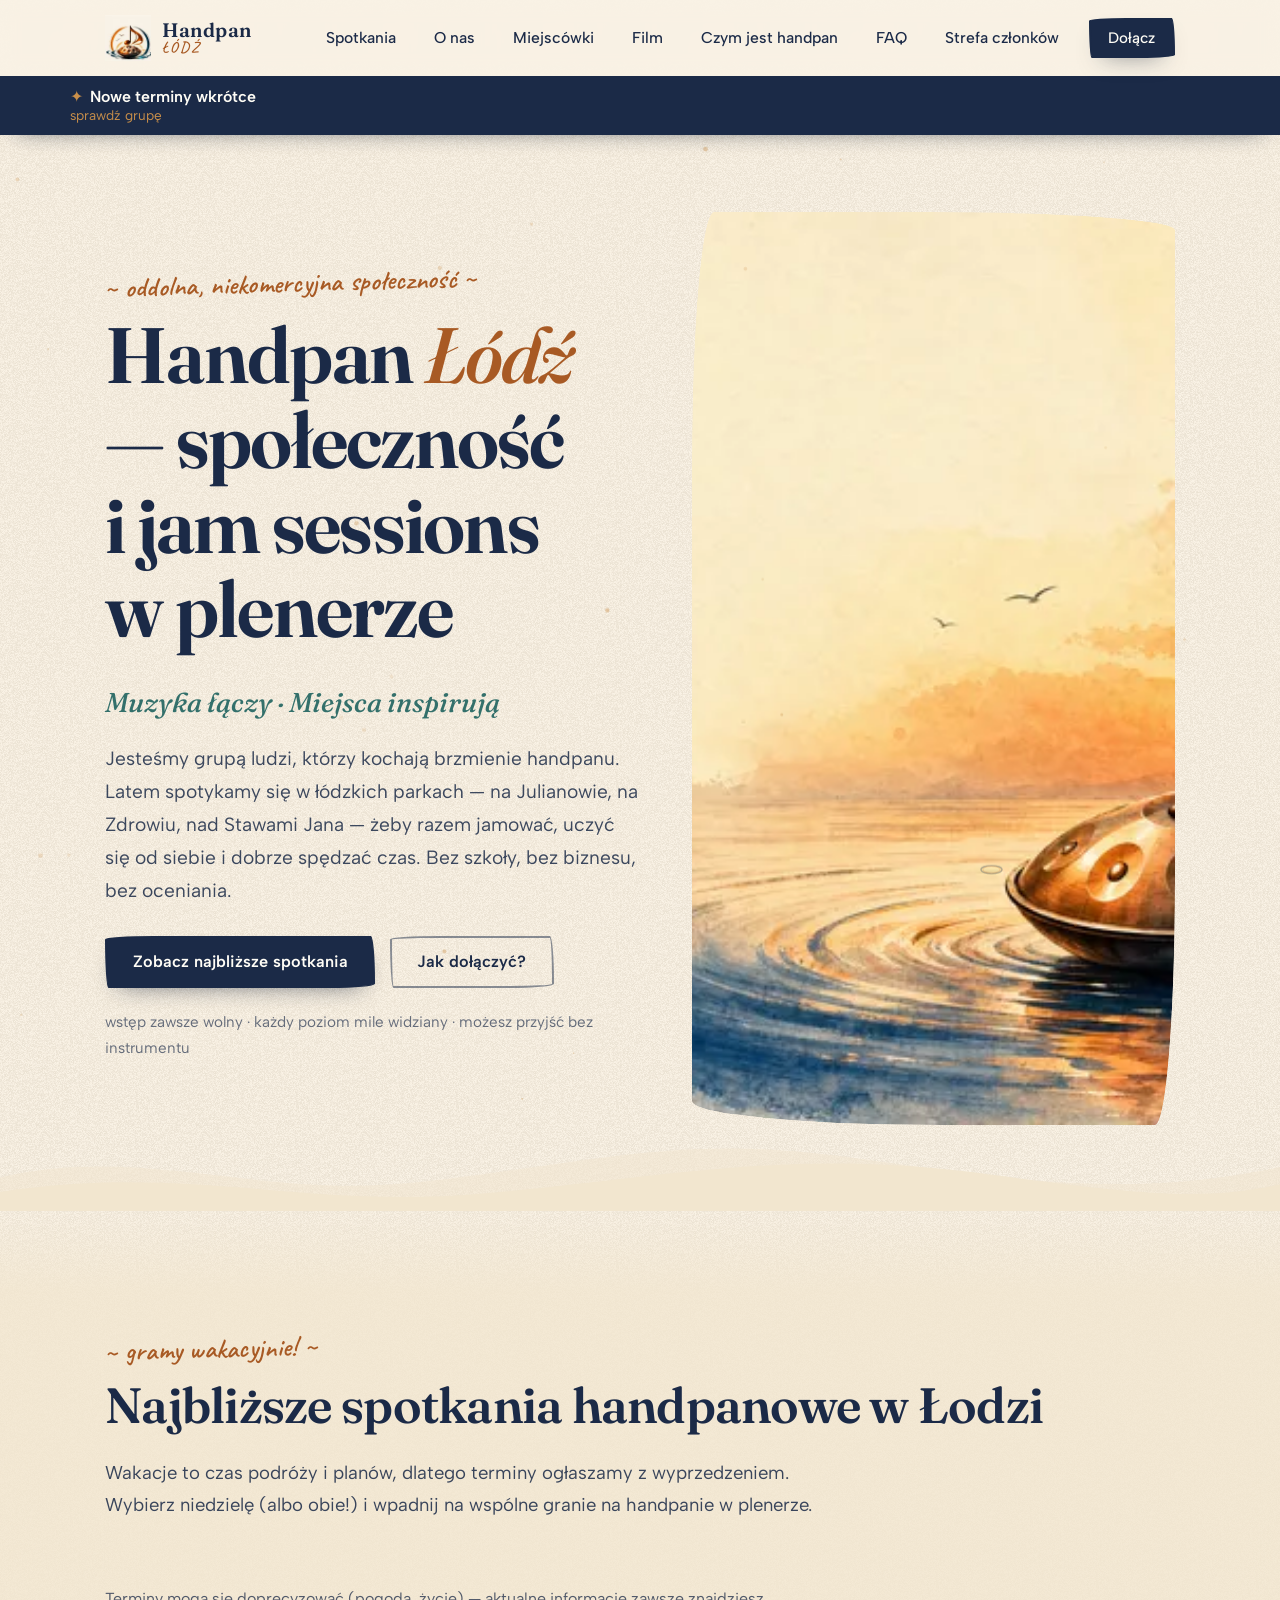
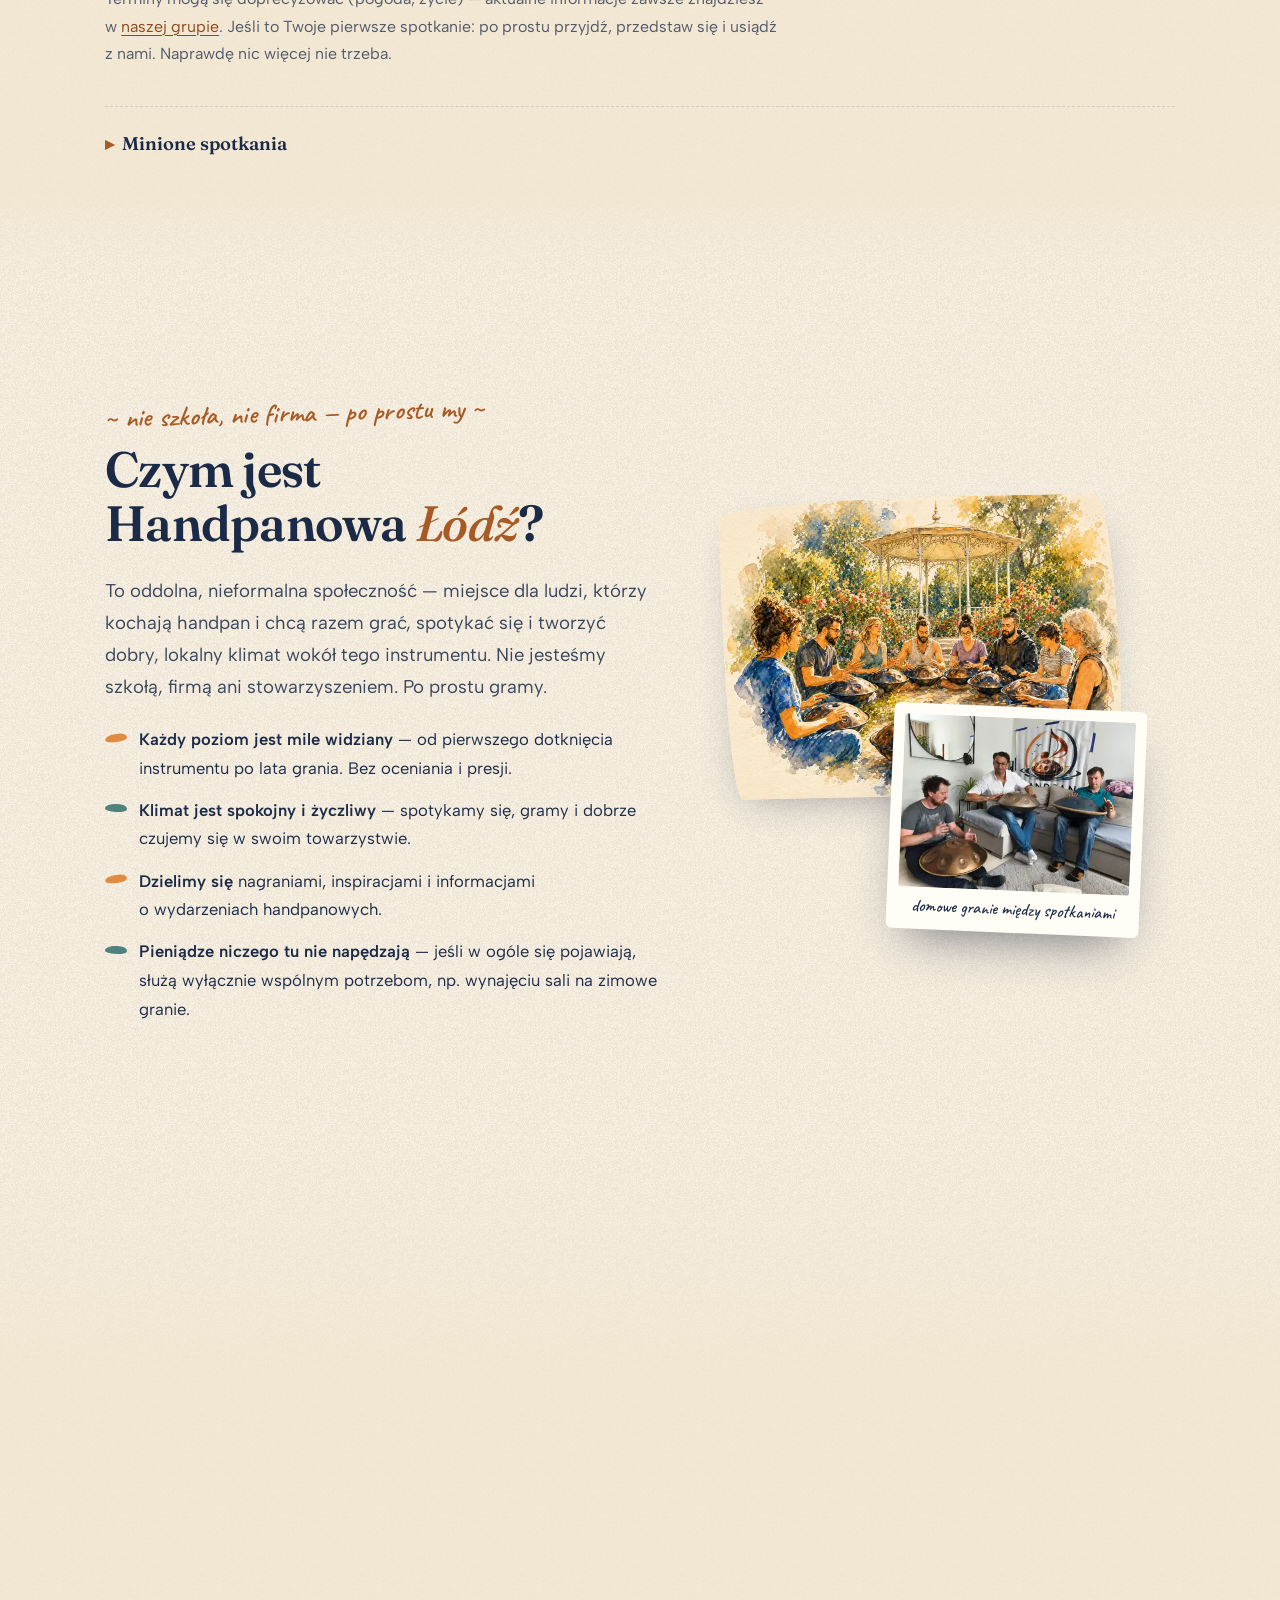
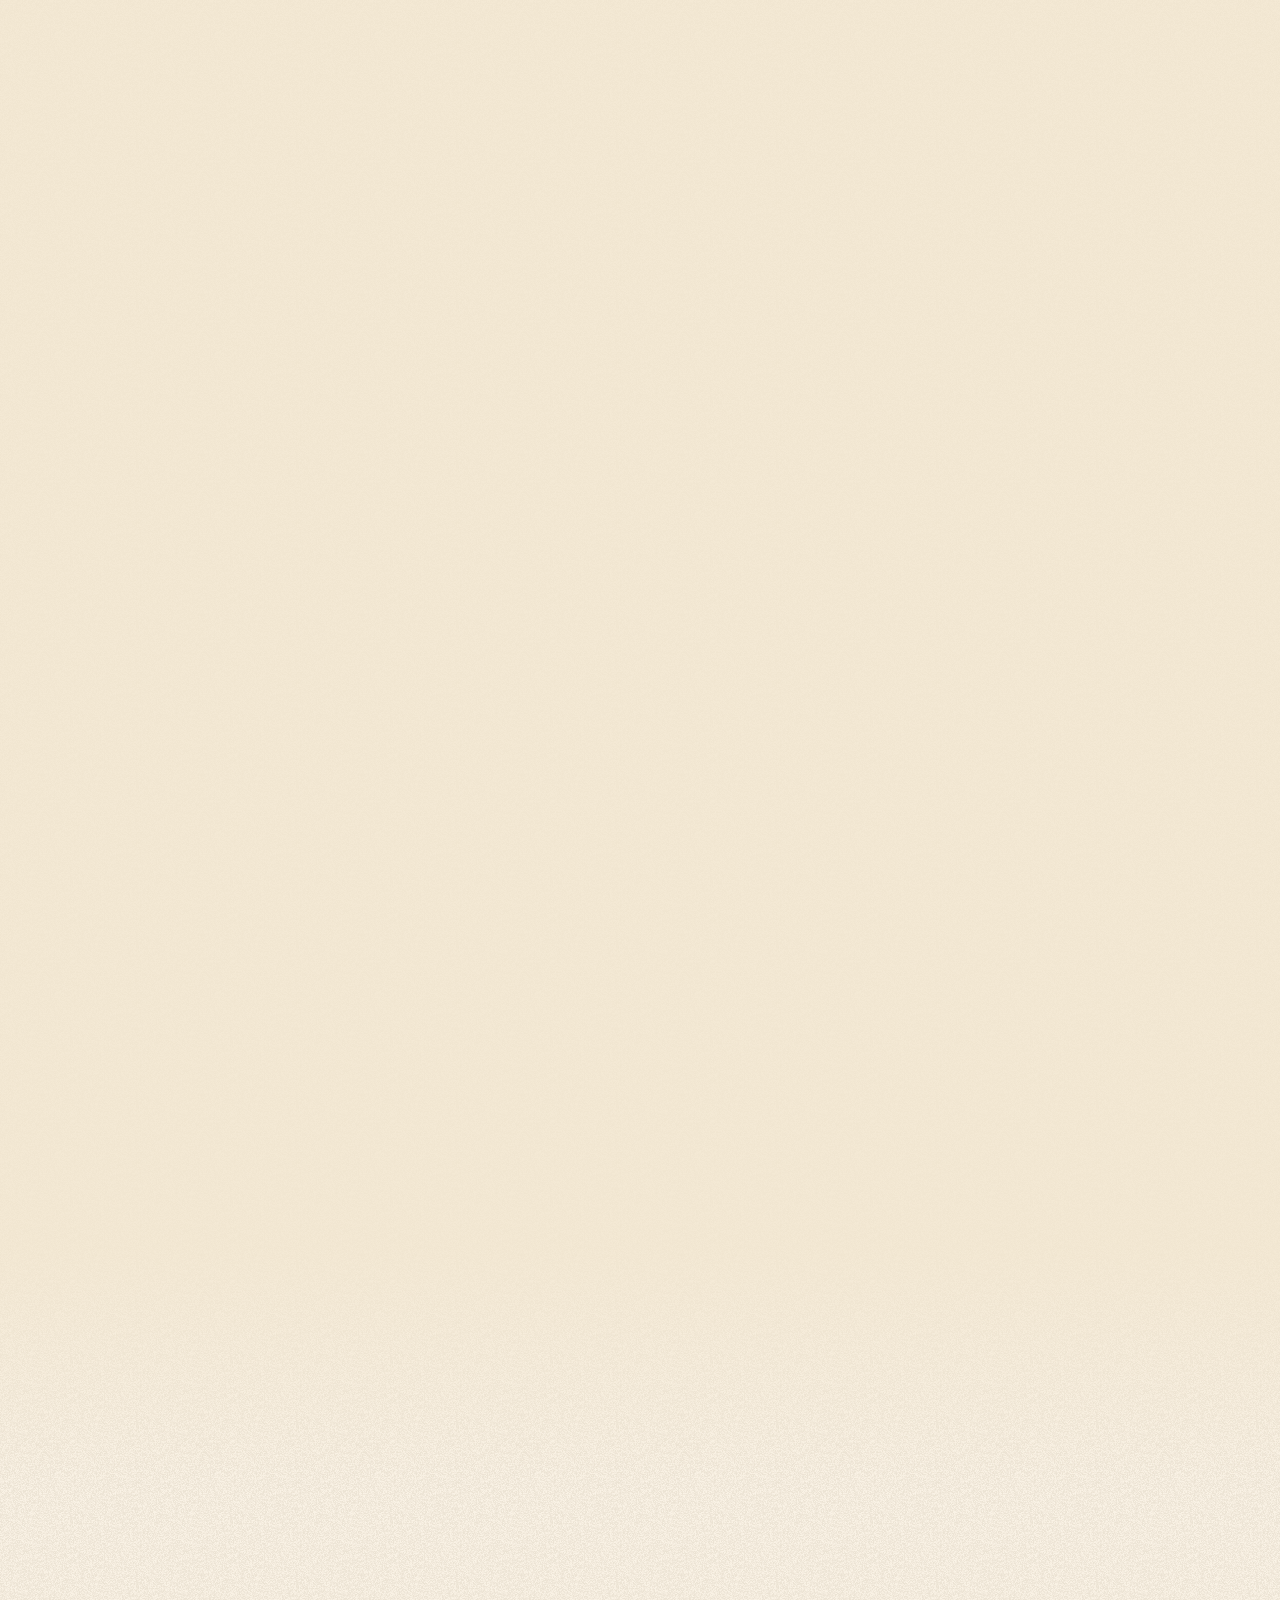
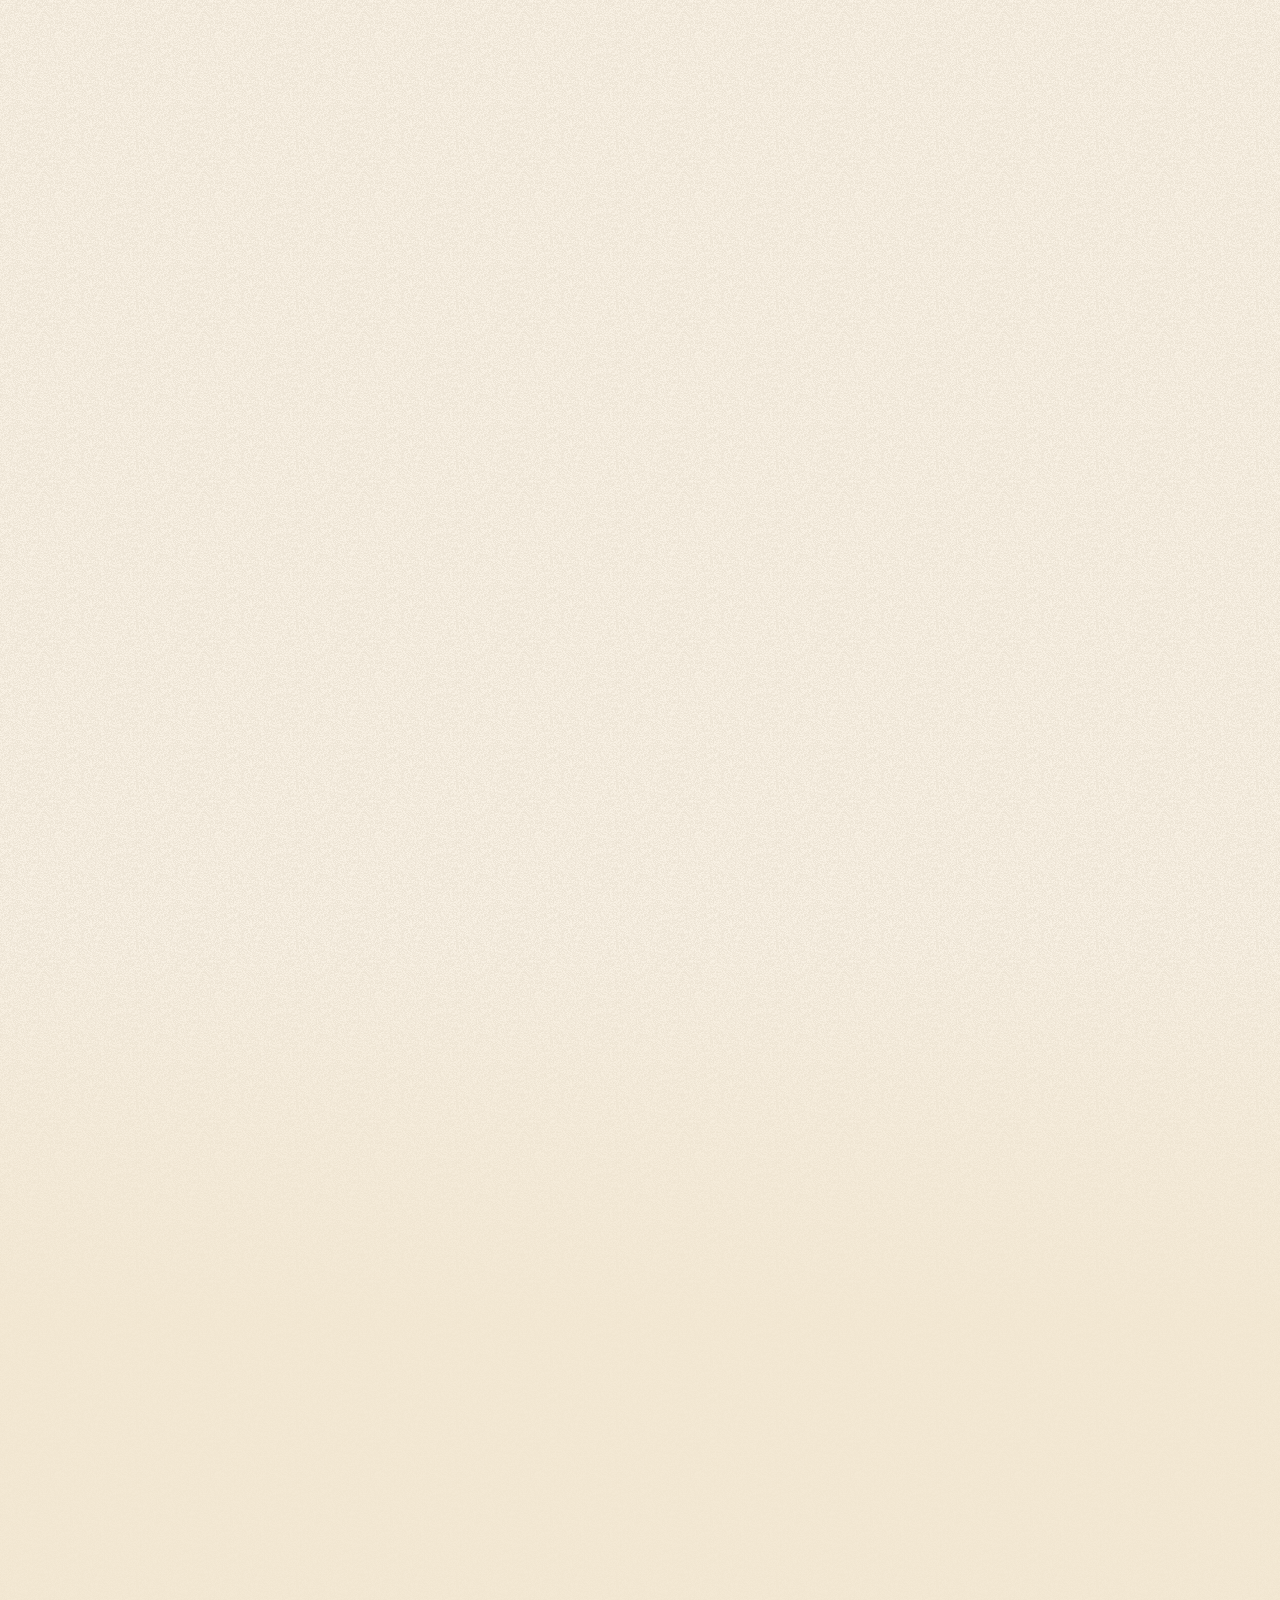
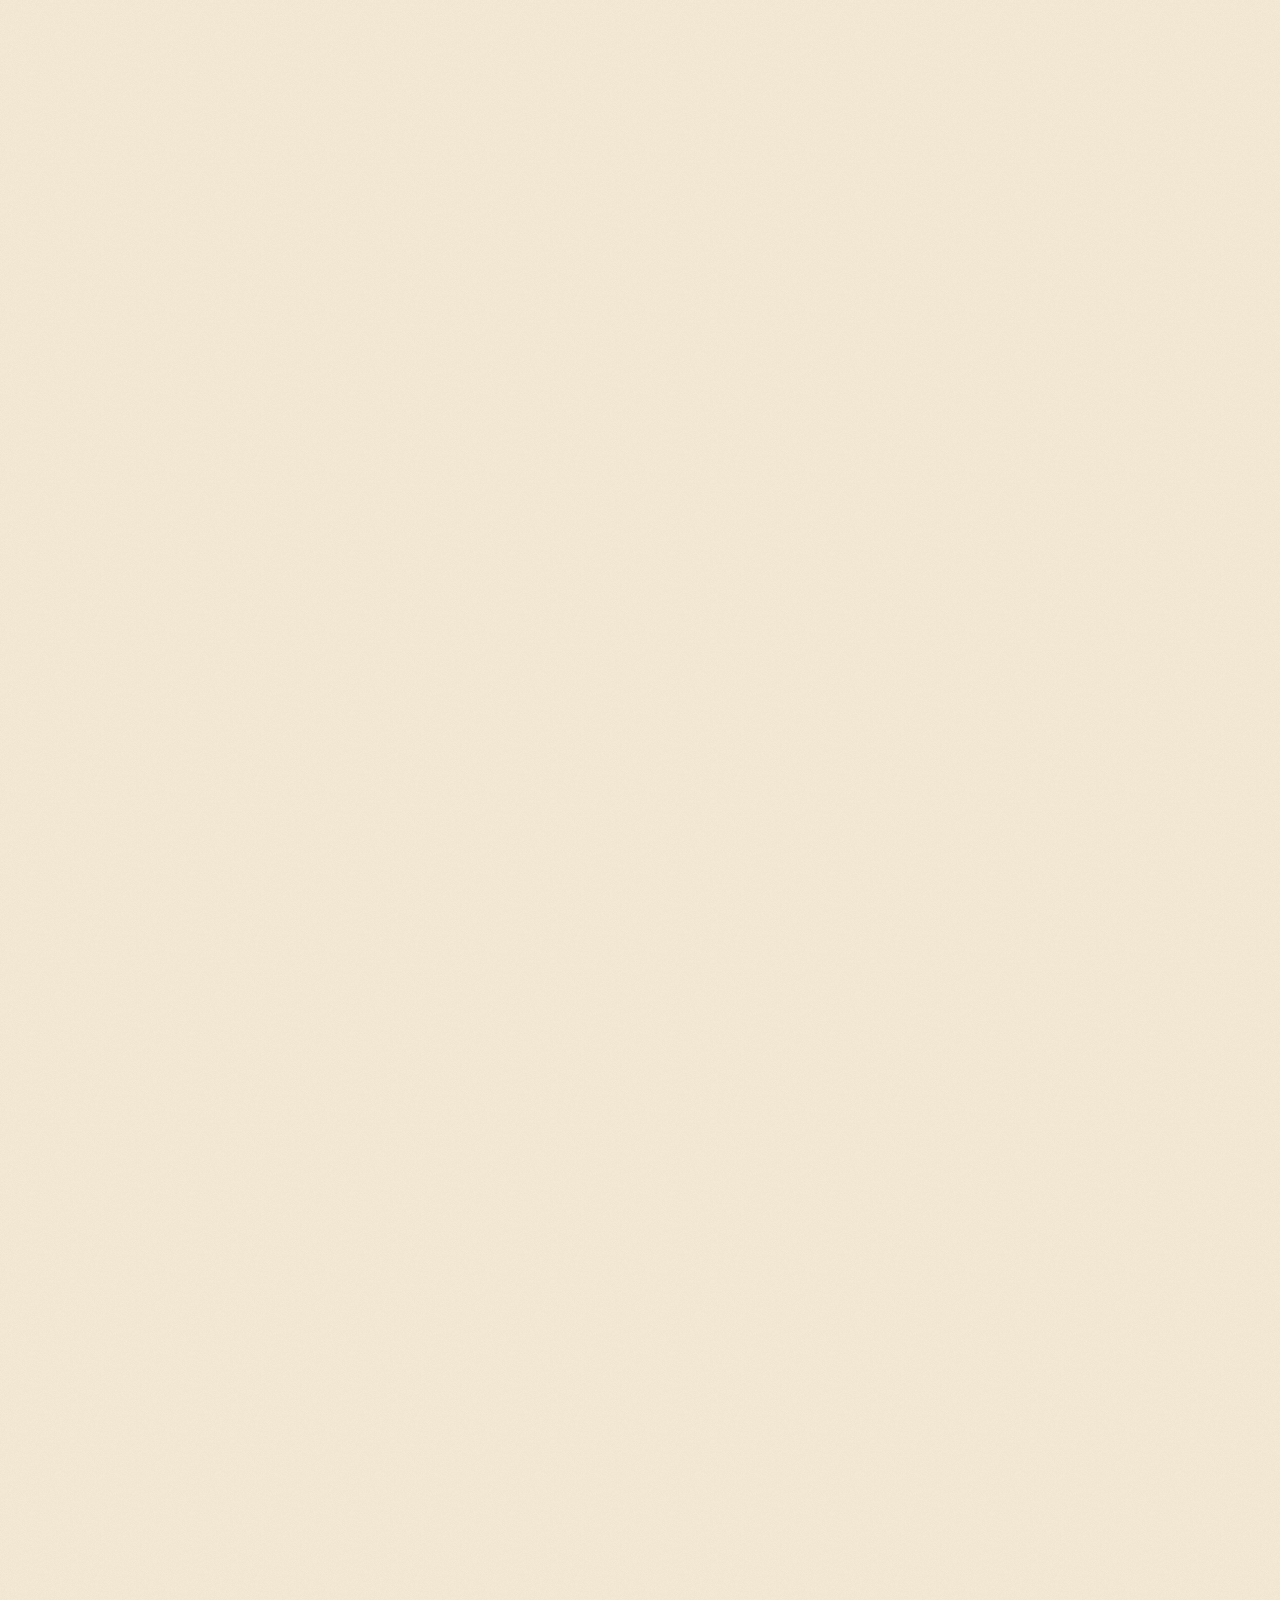
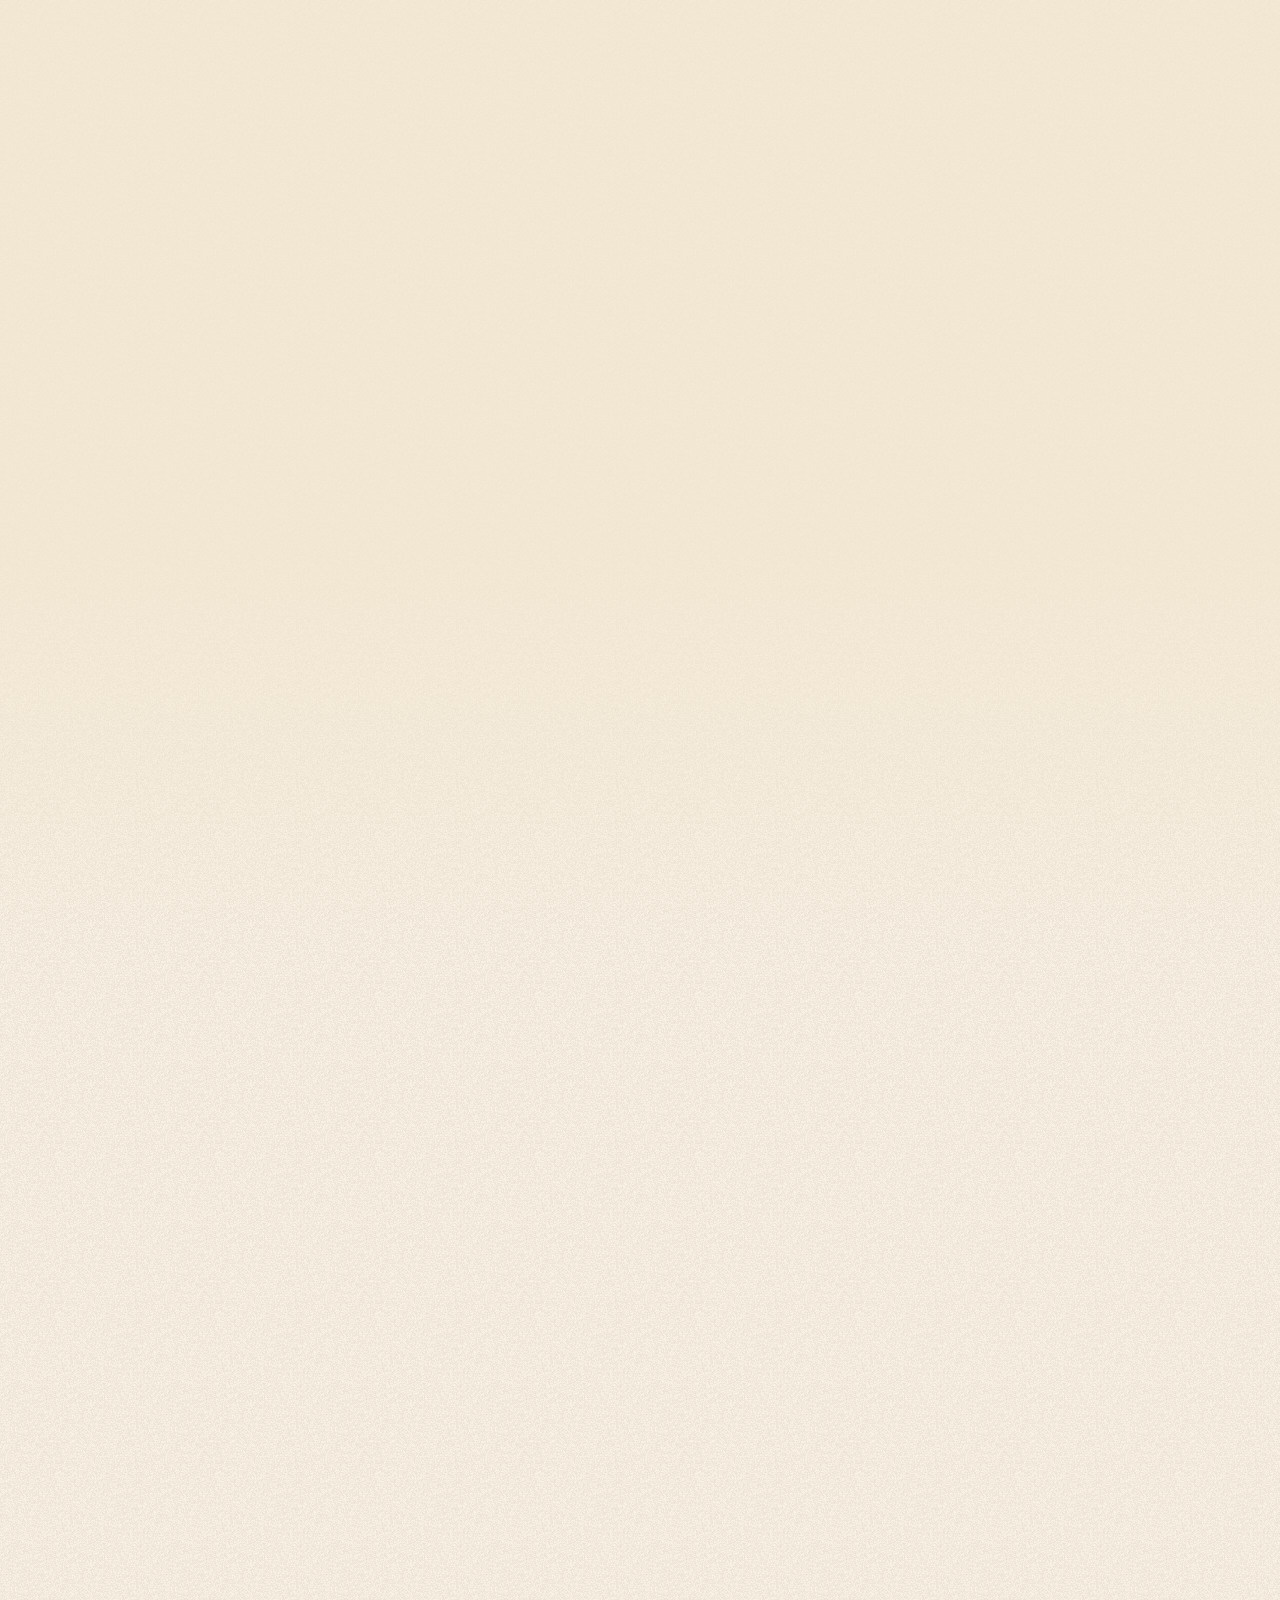
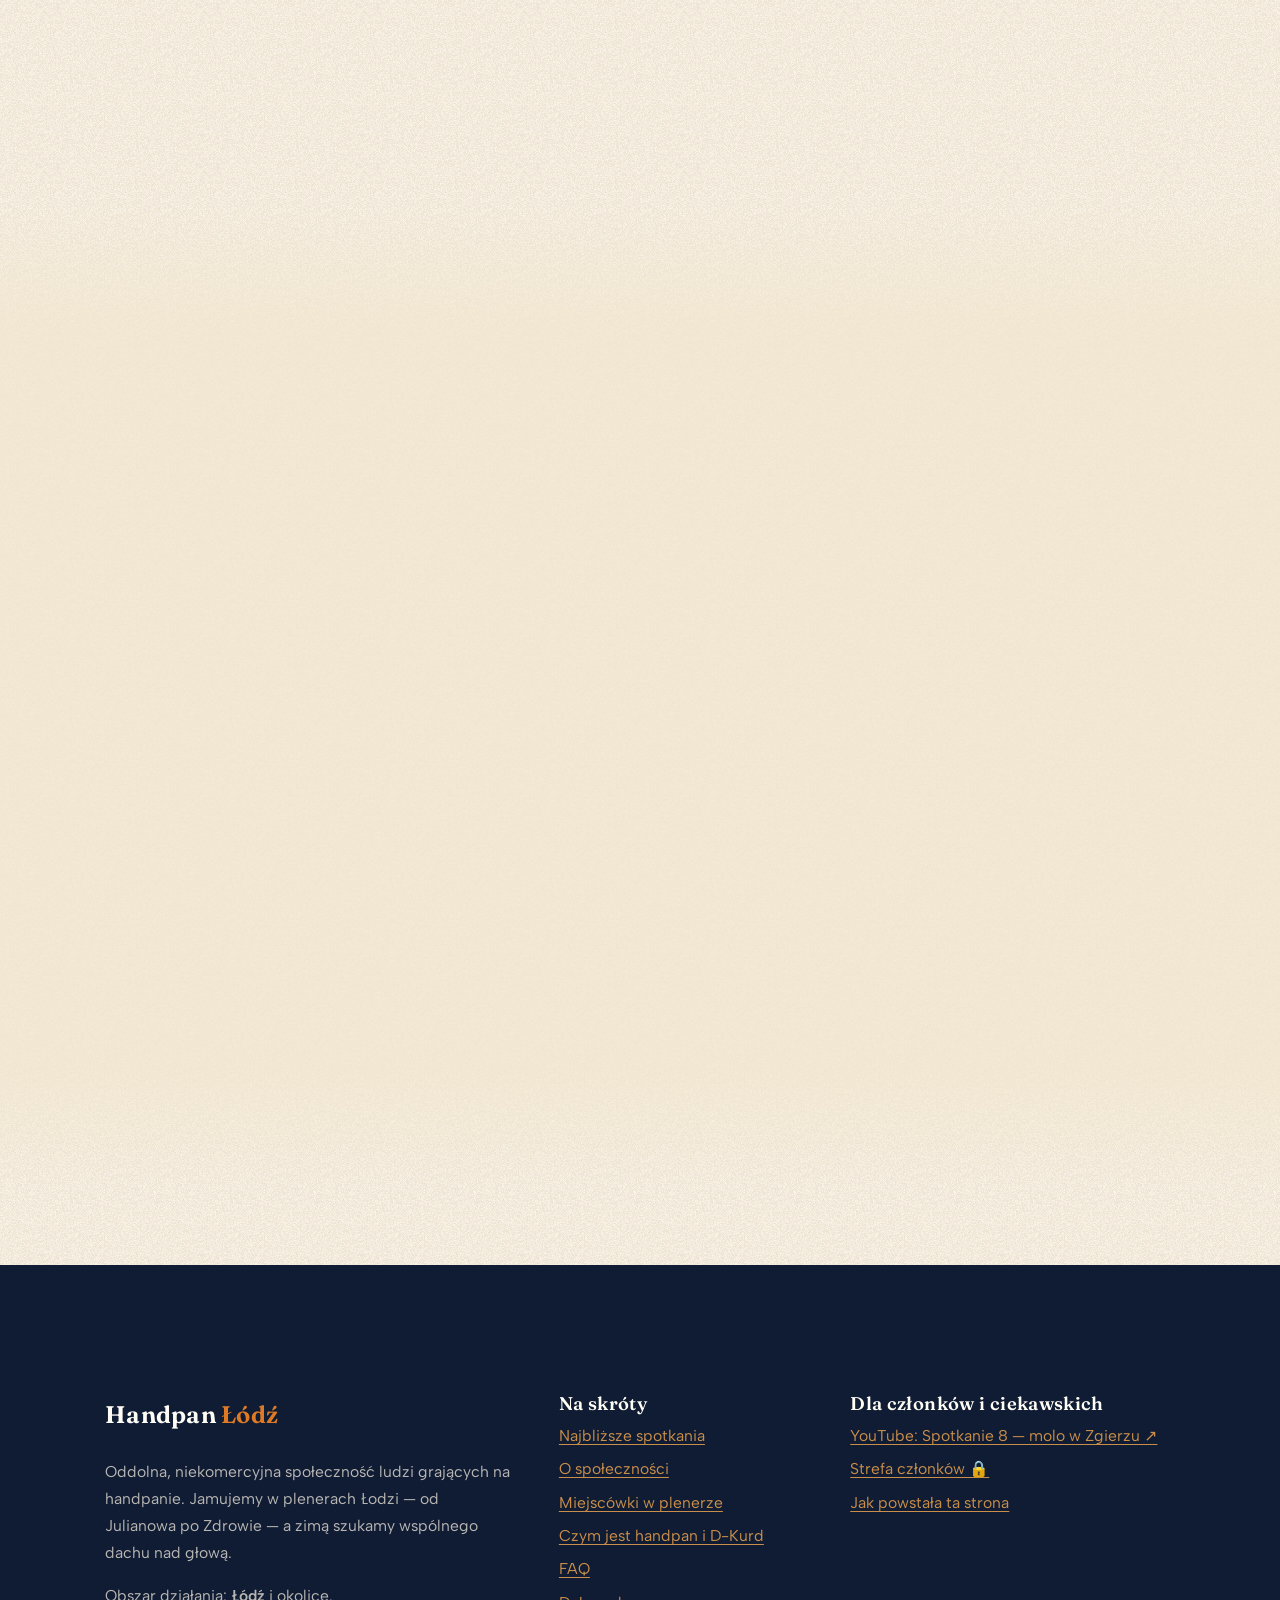
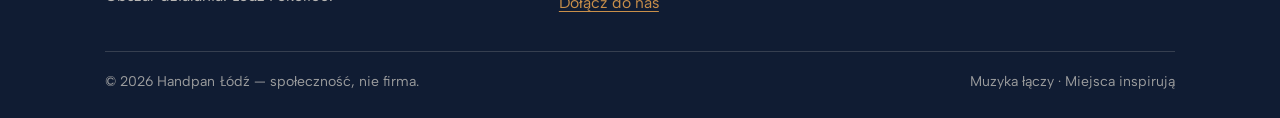
==== commit e3a1038a: "Film: spotkanie 8 (molo w Zgierzu) zamiast spotkania 7; spotkanie 9 w Parku Zrodliska - podmiana fil" ====
--- a/index.html
+++ b/index.html
@@ -5,7 +5,7 @@
   <meta name="viewport" content="width=device-width, initial-scale=1">
   <title>Handpan Łódź — jam sessions i spotkania w plenerze</title>
   <meta name="description" content="Oddolna społeczność handpanowa w Łodzi. Gramy w plenerze — Julianów, Zdrowie, Stawy Jana. Sprawdź terminy letnich spotkań i dołącz do jam session!">
-  <link rel="canonical" href="https://powtarzasie.github.io/handpan-lodz/">
+  <link rel="canonical" href="https://handpanlodz.pl/">
   <meta name="theme-color" content="#FAF3E6">
 
   <!-- Open Graph / Twitter -->
@@ -14,50 +14,50 @@
   <meta property="og:site_name" content="Handpan Łódź">
   <meta property="og:title" content="Handpan Łódź — jam sessions i spotkania w plenerze">
   <meta property="og:description" content="Oddolna społeczność ludzi grających na handpanie. Wspólne granie w łódzkich parkach — sprawdź terminy letnich spotkań i dołącz!">
-  <meta property="og:url" content="https://powtarzasie.github.io/handpan-lodz/">
-  <meta property="og:image" content="https://powtarzasie.github.io/handpan-lodz/zasoby/og-handpan-lodz.jpg">
+  <meta property="og:url" content="https://handpanlodz.pl/">
+  <meta property="og:image" content="https://handpanlodz.pl/zasoby/og-handpan-lodz.jpg">
   <meta property="og:image:width" content="1200">
   <meta property="og:image:height" content="630">
   <meta property="og:image:alt" content="Logo Handpan Łódź — nuta i handpan na wodzie w stylu akwareli. Napis: Handpan Łódź · Muzyka łączy · Miejsca inspirują.">
   <meta name="twitter:card" content="summary_large_image">
   <meta name="twitter:title" content="Handpan Łódź — jam sessions i spotkania w plenerze">
   <meta name="twitter:description" content="Oddolna społeczność ludzi grających na handpanie. Wspólne granie w łódzkich parkach — dołącz!">
-  <meta name="twitter:image" content="https://powtarzasie.github.io/handpan-lodz/zasoby/og-handpan-lodz.jpg">
+  <meta name="twitter:image" content="https://handpanlodz.pl/zasoby/og-handpan-lodz.jpg">
 
   <!-- Favicony -->
-  <link rel="icon" href="/handpan-lodz/favicon.ico" sizes="32x32">
-  <link rel="icon" href="/handpan-lodz/zasoby/ikona-192.png" type="image/png" sizes="192x192">
-  <link rel="apple-touch-icon" href="/handpan-lodz/zasoby/apple-touch-icon.png">
-  <link rel="manifest" href="/handpan-lodz/site.webmanifest">
+  <link rel="icon" href="/favicon.ico" sizes="32x32">
+  <link rel="icon" href="/zasoby/ikona-192.png" type="image/png" sizes="192x192">
+  <link rel="apple-touch-icon" href="/zasoby/apple-touch-icon.png">
+  <link rel="manifest" href="/site.webmanifest">
 
   <!-- Wydajność: preload LCP i kluczowych fontów -->
-  <link rel="preload" as="font" type="font/woff2" href="/handpan-lodz/czcionki/fraunces-pl.woff2" crossorigin>
-  <link rel="preload" as="font" type="font/woff2" href="/handpan-lodz/czcionki/albert-pl.woff2" crossorigin>
-  <link rel="preload" as="image" href="/handpan-lodz/zasoby/hero-handpan-nad-woda-akwarela-1280.webp"
-        imagesrcset="/handpan-lodz/zasoby/hero-handpan-nad-woda-akwarela-480.webp 480w, /handpan-lodz/zasoby/hero-handpan-nad-woda-akwarela-768.webp 768w, /handpan-lodz/zasoby/hero-handpan-nad-woda-akwarela-1280.webp 1280w, /handpan-lodz/zasoby/hero-handpan-nad-woda-akwarela-2048.webp 2048w"
+  <link rel="preload" as="font" type="font/woff2" href="/czcionki/fraunces-pl.woff2" crossorigin>
+  <link rel="preload" as="font" type="font/woff2" href="/czcionki/albert-pl.woff2" crossorigin>
+  <link rel="preload" as="image" href="/zasoby/hero-handpan-nad-woda-akwarela-1280.webp"
+        imagesrcset="/zasoby/hero-handpan-nad-woda-akwarela-480.webp 480w, /zasoby/hero-handpan-nad-woda-akwarela-768.webp 768w, /zasoby/hero-handpan-nad-woda-akwarela-1280.webp 1280w, /zasoby/hero-handpan-nad-woda-akwarela-2048.webp 2048w"
         imagesizes="(max-width: 840px) 100vw, 46vw">
 
   <script>document.documentElement.classList.add('js')</script>
-  <style data-zrodlo="style.css">@font-face{font-family:Fraunces;font-style:normal;font-weight:300 700;font-display:swap;src:url(/handpan-lodz/czcionki/fraunces-pl.woff2) format("woff2")}@font-face{font-family:Fraunces;font-style:italic;font-weight:300 700;font-display:swap;src:url(/handpan-lodz/czcionki/fraunces-pl-kursywa.woff2) format("woff2")}@font-face{font-family:Albert Sans;font-style:normal;font-weight:400 600;font-display:swap;src:url(/handpan-lodz/czcionki/albert-pl.woff2) format("woff2")}@font-face{font-family:Albert Sans;font-style:italic;font-weight:400;font-display:swap;src:url(/handpan-lodz/czcionki/albert-pl-kursywa.woff2) format("woff2")}@font-face{font-family:Caveat;font-style:normal;font-weight:500 600;font-display:swap;src:url(/handpan-lodz/czcionki/caveat-pl.woff2) format("woff2")}@font-face{font-family:Fraunces-zapas;src:local("Georgia");size-adjust:86%}@font-face{font-family:Albert-zapas;src:local("Arial");size-adjust:102%}@font-face{font-family:Caveat-zapas;src:local("Segoe Script");size-adjust:61%}:root{--papier:#FAF3E6;--papier-cien:#F2E6CF;--papier-jasny:#FFFDF6;--atrament:#1B2A47;--atrament-mgla:rgba(27,42,71,.14);--noc:#101C33;--miedz:#A85A24;--miedz-ciemna:#8C4A1C;--pomarancz:#DE7A26;--zloto:#C98F4A;--petrol:#33706B;--czerwien-stempla:#B23B2E;--tusz-txt:var(--atrament);--f-tytul:"Fraunces","Fraunces-zapas",Georgia,serif;--f-tekst:"Albert Sans","Albert-zapas",Arial,system-ui,sans-serif;--f-reczna:"Caveat","Caveat-zapas",cursive;--obrys-reczny:255px 22px 235px 18px / 18px 235px 22px 255px;--obrys-reczny-2:22px 245px 20px 250px / 250px 18px 245px 24px;--cien-karty:0 18px 44px -24px rgba(16,28,51,.45);--szer-tresci:1140px;--naglowek-h:76px;--pasek-h:3.7rem}*,*:before,*:after{box-sizing:border-box}html{-webkit-text-size-adjust:100%}@media(prefers-reduced-motion:no-preference){html{scroll-behavior:smooth}}body{margin:0;font-family:var(--f-tekst);font-size:1.0625rem;line-height:1.72;color:var(--tusz-txt);background-color:var(--papier);background-image:url(/handpan-lodz/zasoby/ziarno-papieru.webp);overflow-x:hidden}img{max-width:100%;height:auto;display:block}h1,h2,h3,h4{font-family:var(--f-tytul);font-weight:600;line-height:1.08;margin:0 0 .5em;color:var(--atrament);text-wrap:balance}p{margin:0 0 1em}a{color:var(--miedz-ciemna);text-decoration-thickness:.08em;text-underline-offset:.18em}a:hover{color:var(--miedz)}:focus-visible{outline:3px dashed var(--miedz);outline-offset:3px;border-radius:4px}::selection{background:var(--pomarancz);color:var(--papier-jasny)}.zawijka{max-width:var(--szer-tresci);margin-inline:auto;padding-inline:clamp(1.1rem,4vw,2.2rem)}.pomin-link{position:absolute;left:-999px;top:0;background:var(--atrament);color:var(--papier);padding:.7rem 1.2rem;z-index:200;border-radius:0 0 10px}.pomin-link:focus{left:0}.dopisek{font-family:var(--f-reczna);font-weight:600;font-size:clamp(1.35rem,2.6vw,1.7rem);color:var(--miedz);letter-spacing:.01em;display:inline-block;transform:rotate(-1.6deg);margin-bottom:.4rem}.dopisek:before{content:"~ "}.dopisek:after{content:" ~"}.tytul-sekcji{font-size:clamp(1.95rem,4.6vw,3.1rem);letter-spacing:-.015em}.tytul-sekcji em{font-style:italic;color:var(--miedz);font-weight:500}.wstep-sekcji{max-width:46rem;font-size:clamp(1.05rem,1.45vw,1.18rem);color:#1b2a47db}.sekcja{padding-block:clamp(4rem,9vw,7.5rem);position:relative;scroll-margin-top:calc(var(--naglowek-h) + var(--pasek-h) + 12px)}.sekcja--dalej{content-visibility:auto;contain-intrinsic-size:auto 1200px}.sekcja--przyciemniona{background:linear-gradient(180deg,#f2e6cf00,#f2e6cfbf 12% 88%,#f2e6cf00)}.przycisk{display:inline-flex;align-items:center;gap:.55rem;font-family:var(--f-tekst);font-weight:600;font-size:1.02rem;line-height:1.2;padding:.9rem 1.6rem;border-radius:var(--obrys-reczny);background:var(--atrament);color:var(--papier-jasny);border:2px solid var(--atrament);text-decoration:none;box-shadow:0 10px 24px -14px #101c33b3;transition:transform .18s ease,box-shadow .18s ease,background .18s ease}.przycisk:hover{background:var(--noc);color:var(--papier-jasny);transform:translateY(-2px) rotate(-.4deg);box-shadow:0 16px 30px -14px #101c33bf}.przycisk:active{transform:translateY(0)}.przycisk--cichy{background:transparent;color:var(--atrament);border:2px solid rgba(27,42,71,.5);box-shadow:none}.przycisk--cichy:hover{background:#1b2a470f;color:var(--atrament)}.przycisk--miedz{background:var(--miedz);border-color:var(--miedz)}.przycisk--miedz:hover{background:var(--miedz-ciemna)}.naglowek{position:sticky;top:0;z-index:100;height:var(--naglowek-h);background:#faf3e6db;backdrop-filter:blur(9px);-webkit-backdrop-filter:blur(9px);border-bottom:1px solid rgba(27,42,71,0);transition:border-color .25s ease,box-shadow .25s ease}.naglowek.przewinieto{border-bottom-color:var(--atrament-mgla);box-shadow:0 10px 30px -22px #101c3380}.naglowek__wnetrze{display:flex;align-items:center;gap:1.2rem;height:var(--naglowek-h)}.znak{display:flex;align-items:center;gap:.65rem;text-decoration:none;color:var(--atrament);margin-right:auto}.znak img{width:46px;height:46px;mix-blend-mode:multiply}.znak__napis{font-family:var(--f-tytul);font-weight:600;font-size:1.22rem;letter-spacing:.02em;line-height:1}.znak__napis small{display:block;font-family:var(--f-reczna);font-weight:600;font-size:.95rem;color:var(--miedz);letter-spacing:.14em;text-transform:uppercase}.nawigacja ul{display:flex;gap:clamp(.4rem,1.6vw,1.35rem);list-style:none;margin:0;padding:0;align-items:center}.nawigacja a{font-weight:500;font-size:.98rem;text-decoration:none;color:var(--atrament);padding:.45rem .55rem;border-radius:8px}.nawigacja a:hover{color:var(--miedz-ciemna);background:#a85a2414}.nawigacja a.przycisk{padding:.55rem 1.1rem;font-size:.95rem;color:var(--papier-jasny);border-radius:var(--obrys-reczny)}.nawigacja a.przycisk:hover{color:var(--papier-jasny);background:var(--noc)}.przelacznik-menu{display:none;background:none;border:2px solid rgba(27,42,71,.4);border-radius:10px;padding:.45rem .6rem;color:var(--atrament);font:inherit;cursor:pointer}@media(max-width:920px){.przelacznik-menu{display:inline-flex;align-items:center;gap:.4rem}.nawigacja{position:absolute;top:var(--naglowek-h);left:0;right:0;background:var(--papier-jasny);border-bottom:1px solid var(--atrament-mgla);box-shadow:0 24px 40px -28px #101c3380;display:none;padding:1rem 1.4rem 1.4rem}.nawigacja.otwarta{display:block}.nawigacja ul{flex-direction:column;align-items:stretch;gap:.15rem}.nawigacja a{display:block;padding:.7rem .6rem;font-size:1.05rem}.nawigacja .przycisk{justify-content:center;margin-top:.6rem}}.hero{position:relative;overflow:clip;padding-block:clamp(2.5rem,6vw,5rem) 0;min-height:calc(92svh - var(--naglowek-h))}.hero__siatka{display:grid;grid-template-columns:minmax(0,10fr) minmax(0,9fr);gap:clamp(1.5rem,4vw,3.5rem);align-items:center}.hero__tekst{position:relative;z-index:3;padding-block:clamp(1rem,4vw,3rem)}.hero h1{font-size:clamp(2.7rem,6.4vw,4.9rem);font-weight:640;letter-spacing:-.022em;margin-bottom:.35em}.hero h1 .lokalizacja{color:var(--miedz);font-style:italic;font-weight:520}.hero__haslo{font-family:var(--f-tytul);font-style:italic;font-weight:480;font-size:clamp(1.25rem,2.4vw,1.7rem);color:var(--petrol);margin-bottom:1rem}.hero__opis{max-width:34rem;font-size:clamp(1.05rem,1.5vw,1.2rem);color:#1b2a47d9}.hero__akcje{display:flex;flex-wrap:wrap;gap:.9rem;margin-top:1.8rem}.hero__drobiazg{margin-top:1.3rem;font-size:.95rem;color:#1b2a47a8}.hero__obraz{position:relative;z-index:1;align-self:stretch;min-height:340px}.hero__obraz img{width:100%;height:100%;object-fit:cover;object-position:center;border-radius:var(--obrys-reczny-2);-webkit-mask-image:radial-gradient(140% 120% at 40% 45%,#000 62%,transparent 98%);mask-image:radial-gradient(140% 120% at 40% 45%,#000 62%,transparent 98%)}.hero__obraz video{position:absolute;inset:0;width:100%;height:100%;object-fit:cover;object-position:center;border-radius:var(--obrys-reczny-2);-webkit-mask-image:radial-gradient(140% 120% at 40% 45%,#000 62%,transparent 98%);mask-image:radial-gradient(140% 120% at 40% 45%,#000 62%,transparent 98%)}.hero__fale,.hero__pyl{position:absolute;inset:0;width:100%;height:100%;pointer-events:none}.hero__fale,.hero__pyl{z-index:2}@media(max-width:840px){.hero{min-height:0}.hero__siatka{grid-template-columns:1fr}.hero__obraz{min-height:280px;order:2;margin-inline:-6%}.hero__tekst{order:1}}.rozdzielacz{display:block;width:100%;height:clamp(42px,7vw,86px);color:var(--papier-cien)}.rozdzielacz--odwrocony{transform:scaleY(-1)}.bilety{display:grid;grid-template-columns:repeat(auto-fit,minmax(min(21rem,100%),1fr));gap:clamp(1.2rem,3vw,2rem);margin-top:2.4rem;max-width:56rem}.bilet{position:relative;background:var(--papier-jasny);border:1.5px solid rgba(27,42,71,.22);border-radius:var(--obrys-reczny-2);padding:1.7rem 1.7rem 1.5rem;box-shadow:var(--cien-karty);transform:rotate(-.5deg)}.bilet:nth-child(2n){transform:rotate(.6deg)}.bilet__stempel{position:absolute;top:-1rem;right:1.1rem;font-family:var(--f-reczna);font-weight:600;font-size:1.06rem;line-height:1.05;color:var(--czerwien-stempla);border:2px solid currentColor;border-radius:50%;width:4.6rem;height:4.6rem;display:grid;place-content:center;text-align:center;transform:rotate(8deg);background:#fffdf6eb;box-shadow:0 6px 14px -8px #101c3366}.bilet__data{display:flex;align-items:baseline;gap:.7rem;flex-wrap:wrap}.bilet__dzien{font-family:var(--f-tytul);font-weight:640;font-size:clamp(2.5rem,5vw,3.3rem);letter-spacing:-.02em;color:var(--atrament);line-height:1}.bilet__miesiac{font-family:var(--f-reczna);font-weight:600;font-size:1.5rem;color:var(--miedz)}.bilet__meta{margin:.7rem 0 0;padding:0;list-style:none;display:grid;gap:.35rem;font-size:1rem}.bilet__meta li{display:flex;gap:.55rem;align-items:baseline}.bilet__meta .etykieta{font-weight:600;color:var(--petrol);min-width:4.6rem;font-size:.86rem;text-transform:uppercase;letter-spacing:.08em}.zetony{display:flex;flex-wrap:wrap;gap:.4rem;margin-top:1rem}.zetony span{font-size:.86rem;font-weight:500;color:var(--atrament);background:#33706b1f;border:1px solid rgba(51,112,107,.3);padding:.22rem .7rem;border-radius:999px}.bilet__akcje{margin-top:1.2rem;display:flex;gap:.8rem;flex-wrap:wrap;align-items:center}.bilet__akcje a{font-size:.95rem}.bilet__akcje-mapa{display:inline-flex;align-items:center;gap:.25rem}.bilet__mapa{font-weight:600;color:var(--miedz-ciemna);text-decoration:underline;text-underline-offset:2px}.bilet--najblizsze{border-color:var(--pomarancz);border-width:2px;background:linear-gradient(180deg,#FFF7EC,var(--papier-jasny) 62%);box-shadow:0 22px 50px -24px #de7a2699,0 0 0 4px #de7a261f}.bilet--minione{filter:grayscale(.35) opacity(.72)}.bilet__odznaka{position:absolute;top:-.85rem;left:1.1rem;z-index:2;font-family:var(--f-tekst);font-weight:600;font-size:.72rem;letter-spacing:.08em;text-transform:uppercase;color:#fffdf6;background:var(--pomarancz);padding:.32rem .72rem;border-radius:999px;box-shadow:0 8px 16px -10px #de7a26cc;transform:rotate(-2deg);white-space:nowrap}.bilet__odznaka--kolejne{background:transparent;color:var(--petrol);border:1.5px solid rgba(51,112,107,.5);box-shadow:none}.bilet__odznaka--minione{background:transparent;color:#1b2a4799;border:1.5px solid rgba(27,42,71,.3);box-shadow:none}@media(min-width:841px){.bilety:not(.bilety--archiwum)>.bilet:not(.bilet--najblizsze):not(.bilet--minione){zoom:.7;align-self:start}}.uwaga-spotkan{margin-top:1.6rem;font-size:1rem;color:#1b2a47bf;max-width:44rem}.pasek-odliczania{position:sticky;top:var(--naglowek-h);z-index:99;display:block;min-height:var(--pasek-h);padding:.4rem clamp(.7rem,3vw,1.4rem);background:var(--atrament);color:var(--papier-jasny);font-family:var(--f-tekst);line-height:1.15;text-decoration:none;overflow:hidden;box-shadow:0 10px 24px -18px #101c33e6}.pasek-odliczania:hover,.pasek-odliczania:focus-visible{background:var(--noc);color:var(--papier-jasny)}.pasek-odliczania__wnetrze{max-width:var(--szer-tresci);margin-inline:auto;min-height:calc(var(--pasek-h) - .8rem);display:flex;align-items:center;justify-content:space-between;gap:clamp(.6rem,2vw,1.4rem)}.pasek-odliczania__info{display:flex;flex-direction:column;gap:.08rem;min-width:0}.pasek-odliczania__tytul{display:flex;align-items:center;gap:.4rem;font-weight:600;font-size:clamp(.84rem,2.4vw,1rem);white-space:nowrap;overflow:hidden;text-overflow:ellipsis}.pasek-odliczania__ikona{flex:none;color:var(--zloto);font-style:normal}.pasek-odliczania__label{overflow:hidden;text-overflow:ellipsis}.pasek-odliczania__data{font-size:clamp(.72rem,1.9vw,.85rem);color:var(--zloto);white-space:nowrap;overflow:hidden;text-overflow:ellipsis}.pasek-odliczania__kafelki{display:flex;gap:clamp(.3rem,1.2vw,.5rem);flex:none}.pasek-odliczania .kafel{background:var(--papier-jasny);border-radius:7px;padding:.26rem .5rem;min-width:2.85rem;display:flex;flex-direction:column;align-items:center;line-height:1}.pasek-odliczania .kafel__num{font-weight:640;font-size:clamp(1.1rem,3.2vw,1.4rem);color:var(--atrament);font-variant-numeric:tabular-nums;font-feature-settings:"tnum"}.pasek-odliczania .kafel small{font-size:.66rem;color:var(--miedz-ciemna);margin-top:.15rem;letter-spacing:.02em}.pasek-odliczania .kafel .krotki{display:none}.pasek-odliczania--trwa{background:var(--petrol)}.pasek-odliczania--trwa .pasek-odliczania__data,.pasek-odliczania--trwa .pasek-odliczania__ikona{color:var(--papier-jasny)}@media(max-width:520px){.pasek-odliczania .kafel .pelny{display:none}.pasek-odliczania .kafel .krotki{display:inline}.pasek-odliczania .kafel{min-width:2.5rem;padding:.22rem .32rem}}.archiwum-spotkan{margin-top:2.4rem;border-top:1px dashed var(--atrament-mgla);padding-top:1.3rem}.archiwum-spotkan__naglowek{cursor:pointer;font-family:var(--f-tytul);font-weight:600;font-size:1.15rem;color:var(--atrament);list-style:none;display:inline-flex;align-items:center;gap:.5rem}.archiwum-spotkan__naglowek::-webkit-details-marker{display:none}.archiwum-spotkan__naglowek:before{content:"\25b8";color:var(--miedz);transition:transform .2s}.archiwum-spotkan[open] .archiwum-spotkan__naglowek:before{transform:rotate(90deg)}.bilety--archiwum{margin-top:1.6rem}.o-nas__siatka{display:grid;grid-template-columns:minmax(0,11fr) minmax(0,9fr);gap:clamp(2rem,5vw,4rem);align-items:center}.kolaz{position:relative;min-height:420px}.kolaz__akwarela{width:88%;border-radius:var(--obrys-reczny);box-shadow:var(--cien-karty);transform:rotate(-1.2deg)}.kolaz__zdjecie{position:absolute;right:-2%;bottom:-8%;width:56%;background:var(--papier-jasny);padding:.7rem .7rem 2.6rem;border-radius:6px;box-shadow:0 24px 50px -20px #101c338c;transform:rotate(2.4deg)}.kolaz__zdjecie img{border-radius:3px}.kolaz__zdjecie figcaption{font-family:var(--f-reczna);font-weight:500;font-size:1.12rem;color:var(--atrament);text-align:center;margin-top:.55rem;position:absolute;inset-inline:0;bottom:.5rem}.lista-prawd{list-style:none;margin:1.4rem 0 0;padding:0;display:grid;gap:.85rem;max-width:36rem}.lista-prawd li{position:relative;padding-left:2.1rem;font-size:1.04rem}.lista-prawd li strong{color:var(--atrament)}.lista-prawd li:before{content:"";position:absolute;left:0;top:.52em;width:1.35rem;height:.5rem;background:var(--pomarancz);border-radius:60% 40% 55% 45%/70% 55% 45% 40%;transform:rotate(-6deg);opacity:.85}.lista-prawd li:nth-child(2n):before{background:var(--petrol);transform:rotate(4deg)}@media(max-width:840px){.o-nas__siatka{grid-template-columns:1fr}.kolaz{min-height:0;margin-top:1rem;margin-bottom:2.5rem}}.miejscowki-siatka{display:grid;grid-template-columns:repeat(auto-fill,minmax(min(19rem,100%),1fr));gap:clamp(1.2rem,2.6vw,1.8rem);margin-top:2.4rem}.karta-miejscowki{background:var(--papier-jasny);border:1.5px solid rgba(27,42,71,.18);border-radius:var(--obrys-reczny-2);overflow:hidden;box-shadow:var(--cien-karty);display:flex;flex-direction:column}.karta-miejscowki__kadr{position:relative;aspect-ratio:4/3;overflow:hidden}.karta-miejscowki__kadr img{width:100%;height:100%;object-fit:cover;transition:transform .5s ease}.karta-miejscowki:hover .karta-miejscowki__kadr img{transform:scale(1.045)}.karta-miejscowki__pin{position:absolute;top:.8rem;left:.8rem;width:2.3rem;height:2.3rem;border-radius:50% 50% 50% 4px;display:grid;place-content:center;color:#fff;font-weight:600;font-size:1.05rem;font-family:var(--f-tytul);transform:rotate(-8deg);box-shadow:0 8px 16px -8px #101c3399}.karta-miejscowki__tresc{padding:1.1rem 1.25rem 1.25rem;display:flex;flex-direction:column;gap:.3rem;flex:1}.karta-miejscowki h3{font-size:1.32rem;margin-bottom:.1rem}.karta-miejscowki__adres{font-size:.97rem;color:#1b2a47c7;margin:0}.karta-miejscowki__dzielnica{font-family:var(--f-reczna);font-weight:600;font-size:1.06rem;color:var(--petrol)}.karta-miejscowki__mapa{margin-top:auto;padding-top:.7rem;font-size:.94rem;font-weight:600}.pin--1{background:var(--czerwien-stempla)}.pin--2{background:var(--pomarancz)}.pin--3{background:var(--petrol)}.pin--4{background:#7a4e8c}.pin--5{background:var(--miedz)}.pin--6{background:#2e5e8c}.pin--7{background:#4c7a54}.fasada-yt{position:relative;display:block;width:100%;aspect-ratio:16/9;border:0;padding:0;cursor:pointer;border-radius:var(--obrys-reczny-2);overflow:hidden;box-shadow:var(--cien-karty);background:var(--noc)}.fasada-yt img{width:100%;height:100%;object-fit:cover;opacity:.92}.fasada-yt:after{content:"";position:absolute;inset:0;background:linear-gradient(180deg,#101c3300 55%,#101c338c)}.fasada-yt__play{position:absolute;inset:0;margin:auto;width:5.4rem;height:5.4rem;z-index:2;background:#faf3e6f0;border-radius:50%;display:grid;place-content:center;box-shadow:0 18px 40px -12px #101c33cc;transition:transform .2s ease,background .2s ease}.fasada-yt:hover .fasada-yt__play{transform:scale(1.07);background:var(--papier-jasny)}.fasada-yt__play svg{width:2rem;height:2rem;fill:var(--miedz-ciemna);margin-left:.3rem}.fasada-yt__tytul{position:absolute;left:1.2rem;bottom:1rem;z-index:2;color:var(--papier-jasny);font-family:var(--f-reczna);font-weight:600;font-size:1.3rem;text-shadow:0 2px 10px rgba(16,28,51,.7)}.film-oprawa{max-width:56rem;margin-top:2.2rem}.film-oprawa iframe{width:100%;aspect-ratio:16/9;border:0;border-radius:var(--obrys-reczny-2);box-shadow:var(--cien-karty)}.handpan-siatka{display:grid;grid-template-columns:minmax(0,10fr) minmax(0,9fr);gap:clamp(2rem,5vw,4rem);align-items:center;margin-top:1.5rem}.instrument{position:relative;max-width:520px;margin-inline:auto;width:100%}.instrument svg{width:100%;height:auto;display:block;filter:drop-shadow(0 30px 40px rgba(16,28,51,.35))}.instrument .pole{cursor:pointer;transition:filter .15s ease}.instrument .membrana{filter:url(#cien-pola)}.instrument .pole:hover ellipse.membrana,.instrument .pole:focus-visible ellipse.membrana{filter:brightness(1.18)}.instrument .pole:focus-visible{outline:none}.instrument .pole:focus-visible ellipse.membrana{stroke:var(--pomarancz);stroke-width:3}.instrument text{font-family:var(--f-tekst);font-weight:600;fill:#f6e7c8;pointer-events:none}.instrument .fala-dzwieku{fill:none;stroke:#f2c186;stroke-width:2.4;opacity:0}.podpis-instrumentu{text-align:center;margin-top:1rem;font-family:var(--f-reczna);font-weight:600;font-size:1.35rem;color:var(--miedz)}.sklad-skali{display:flex;flex-wrap:wrap;gap:.45rem;margin-top:1.1rem}.sklad-skali span{font-family:var(--f-tytul);font-weight:600;font-size:1rem;background:#1b2a4714;border:1px solid rgba(27,42,71,.25);color:var(--atrament);border-radius:10px;padding:.25rem .65rem}.sklad-skali span.ding{background:var(--atrament);color:var(--papier-jasny)}@media(max-width:840px){.handpan-siatka{grid-template-columns:1fr}}.akordy{margin-top:clamp(2.6rem,6vw,4rem);border-top:1px solid var(--atrament-mgla);padding-top:clamp(2rem,4vw,2.8rem)}.akordy__tytul{font-size:clamp(1.5rem,3.6vw,2rem);margin:0 0 .5rem}.akordy__wstep{max-width:64ch;margin:0 0 1.8rem}.akordy-siatka{display:grid;grid-template-columns:repeat(auto-fill,minmax(min(11.5rem,100%),1fr));gap:clamp(1rem,2.4vw,1.5rem)}.karta-akordu{margin:0;background:var(--papier-jasny);border:1.5px solid rgba(27,42,71,.18);border-radius:16px;box-shadow:var(--cien-karty);padding:1rem 1rem 1.15rem;display:flex;flex-direction:column;align-items:center;text-align:center}.karta-akordu>svg{width:100%;max-width:188px;height:auto;display:block;filter:drop-shadow(0 14px 22px rgba(16,28,51,.28))}.karta-akordu .pak circle{fill:#f6e7c81f;stroke:#f6e7c847;stroke-width:1.5}.karta-akordu .pak text{font-family:var(--f-tekst);font-weight:600;font-size:12px;fill:#f6e7c8;opacity:.6;text-anchor:middle}.karta-akordu .pak--ding text{font-size:13px;opacity:.5}.karta-akordu .akord-akt circle{fill:var(--pomarancz);stroke:#f6e7c8;stroke-width:2}.karta-akordu .akord-akt text{fill:#fffdf6;opacity:1}.karta-akordu figcaption{margin-top:.75rem;display:flex;flex-direction:column;gap:.12rem}.karta-akordu__nazwa{font-family:var(--f-tytul);font-weight:600;font-size:1.3rem;color:var(--atrament)}.karta-akordu__nuty{font-family:var(--f-tytul);font-weight:600;color:var(--miedz);font-size:1.02rem;letter-spacing:.02em}.karta-akordu__typ{font-family:var(--f-reczna);font-weight:600;color:var(--petrol);font-size:1.04rem;line-height:1.25}.akordy__zrodlo{margin-top:1.5rem;font-size:.94rem;color:#1b2a47b8}.akordy-grupa{margin-top:clamp(1.8rem,4.5vw,2.8rem)}.akordy-grupa__tytul{font-size:clamp(1.3rem,2.8vw,1.6rem);margin:0 0 .5rem;display:flex;align-items:baseline;gap:.5rem;flex-wrap:wrap}.akordy-grupa__en{font-family:var(--f-reczna);font-weight:600;font-size:.92em;color:var(--miedz)}.akordy-grupa__opis{max-width:64ch;margin:0 0 1.1rem}.akord-interwaly{list-style:none;margin:0 0 1.5rem;padding:0;display:flex;flex-wrap:wrap;gap:.6rem}.akord-interwaly li{flex:1 1 12rem;display:flex;flex-direction:column;gap:.05rem;background:#33706b12;border:1px solid rgba(51,112,107,.22);border-radius:12px;padding:.55rem .85rem}.akord-interwaly__nazwa{font-family:var(--f-tytul);font-weight:600;color:var(--petrol);font-size:1.02rem}.akord-interwaly__opis{font-size:.9rem;color:#1b2a47cc}.karta-akordu__warianty{font-family:var(--f-tekst);font-size:.82rem;color:#1b2a479e;margin-top:.2rem;line-height:1.3}.karta-akordu__graj{margin-top:.75rem;display:inline-flex;align-items:center;gap:.35rem;white-space:nowrap;font-family:var(--f-tekst);font-size:.9rem;font-weight:600;color:var(--atrament);background:#de7a2621;border:1.5px solid rgba(222,122,38,.55);border-radius:999px;padding:.34rem .9rem;cursor:pointer;transition:background .2s ease,transform .12s ease}.karta-akordu__graj:hover{background:#de7a263d}.karta-akordu__graj:active{transform:scale(.95)}.karta-akordu__graj:focus-visible{outline:2px solid var(--pomarancz);outline-offset:2px}.ikona-graj{width:16px;height:16px;max-width:16px;flex:none}.ikona-graj circle{fill:none;stroke:var(--miedz);stroke-width:2}.ikona-graj path{fill:var(--miedz)}.karta-akordu[data-akord]{cursor:pointer;transition:transform .15s ease,box-shadow .2s ease,border-color .2s ease}.karta-akordu[data-akord]:hover{transform:translateY(-3px);border-color:#de7a2673}.karta-akordu.gra{border-color:var(--pomarancz)}@media(prefers-reduced-motion:no-preference){.karta-akordu.gra .akord-akt circle{transform-box:fill-box;transform-origin:center;animation:puls-akordu .55s ease}}@keyframes puls-akordu{0%{transform:scale(1)}45%{transform:scale(1.22)}to{transform:scale(1)}}.akordy-progresja{margin-top:clamp(1.8rem,4vw,2.6rem);background:var(--papier-jasny);border:1.5px solid var(--atrament-mgla);border-left:4px solid var(--pomarancz);border-radius:16px;padding:1.1rem 1.35rem 1.25rem;box-shadow:var(--cien-karty)}.akordy-progresja__tytul{font-family:var(--f-tytul);font-weight:600;font-size:1.2rem;color:var(--atrament);margin:0 0 .5rem}.akordy-progresja p{margin:0 0 .6rem;max-width:66ch}.akordy-progresja p:last-child{margin-bottom:0}.akordy-progresja__ciag{display:flex;flex-wrap:wrap;gap:.45rem;align-items:center}.akordy-progresja__akord{font-family:var(--f-tytul);font-weight:600;color:var(--atrament);background:#de7a2621;border:1px solid rgba(222,122,38,.4);border-radius:10px;padding:.28rem .7rem}.akordy-progresja__strz{color:var(--miedz);font-weight:700}.akordy-progresja__nota{font-size:.92rem;color:#1b2a47bf}.zasady-siatka{display:grid;grid-template-columns:minmax(0,1fr) minmax(0,1fr);gap:clamp(2rem,5vw,4rem);align-items:start}.lista-zasad{list-style:none;margin:1.2rem 0 0;padding:0;display:grid;gap:.8rem}.lista-zasad li{position:relative;padding-left:2.1rem;font-size:1.02rem}.lista-zasad li:before{content:"";position:absolute;left:.1rem;top:.5em;width:.55rem;height:.55rem;border-radius:50%;background:var(--zloto);box-shadow:0 0 0 4px #c98f4a40}.panel-dolacz{background:linear-gradient(160deg,var(--atrament) 0%,var(--noc) 100%);color:var(--papier);border-radius:var(--obrys-reczny);padding:clamp(1.8rem,4vw,2.8rem);box-shadow:var(--cien-karty);position:relative;overflow:hidden}.panel-dolacz:before{content:"";position:absolute;inset:-40% -30% auto auto;width:26rem;height:26rem;border-radius:50%;background:radial-gradient(circle,#de7a2659,#de7a2600 70%);pointer-events:none}.panel-dolacz h3{color:var(--papier-jasny);font-size:clamp(1.6rem,3vw,2.2rem)}.panel-dolacz .dopisek{color:var(--zloto)}.panel-dolacz p{color:#faf3e6e0}.panel-dolacz .przycisk{background:var(--pomarancz);border-color:var(--pomarancz);color:#231204;font-weight:600}.panel-dolacz .przycisk:hover{background:#e98a38;border-color:#e98a38}.teaser-strefy{margin-top:1.6rem;padding-top:1.4rem;border-top:1px dashed rgba(250,243,230,.35);display:flex;gap:1rem;align-items:flex-start}.teaser-strefy svg{flex:0 0 2rem;width:2rem;height:2rem;fill:none;stroke:var(--zloto);stroke-width:1.6}.teaser-strefy a{color:var(--zloto)}@media(max-width:840px){.zasady-siatka{grid-template-columns:1fr}}.pytania{max-width:50rem;margin-top:2rem;display:grid;gap:.8rem}.pytania details{background:var(--papier-jasny);border:1.5px solid rgba(27,42,71,.18);border-radius:16px;box-shadow:0 10px 26px -20px #101c3380;overflow:hidden}.pytania summary{cursor:pointer;list-style:none;display:flex;align-items:center;gap:.9rem;padding:1.05rem 1.3rem;font-weight:600;font-size:1.06rem;color:var(--atrament)}.pytania summary::-webkit-details-marker{display:none}.pytania summary:after{content:"+";margin-left:auto;font-family:var(--f-tytul);font-size:1.5rem;color:var(--miedz);transition:transform .25s ease;line-height:1}.pytania details[open] summary:after{transform:rotate(45deg)}.pytania details p{padding:0 1.3rem 1.2rem;margin:0;color:#1b2a47d9}.pytania details[open]{border-color:#a85a2473}.stopka{background:var(--noc);color:#faf3e6d1;margin-top:clamp(3rem,7vw,5rem);position:relative}.stopka a{color:var(--zloto)}.stopka a:hover{color:#e0b575}.stopka__fala{display:block;width:100%;height:clamp(40px,6vw,72px);color:var(--noc);margin-bottom:-1px;background:transparent}.stopka__siatka{display:grid;grid-template-columns:minmax(0,5fr) minmax(0,3fr) minmax(0,4fr);gap:clamp(1.6rem,4vw,3rem);padding-block:clamp(2.4rem,5vw,3.6rem) 1.6rem}.stopka h2,.stopka h3{color:var(--papier-jasny);font-size:1.15rem;letter-spacing:.02em}.stopka ul{list-style:none;margin:0;padding:0;display:grid;gap:.4rem;font-size:.98rem}.stopka__znak{font-family:var(--f-tytul);font-weight:640;font-size:1.5rem;color:var(--papier-jasny);letter-spacing:.01em}.stopka__znak span{color:var(--pomarancz)}.stopka__opis{font-size:.98rem;max-width:26rem;color:#faf3e6b8}.stopka__dol{border-top:1px solid rgba(250,243,230,.16);padding-block:1.1rem 1.5rem;font-size:.88rem;color:#faf3e699;display:flex;flex-wrap:wrap;gap:.6rem 1.6rem;justify-content:space-between}@media(max-width:840px){.stopka__siatka{grid-template-columns:1fr 1fr}}@media(max-width:560px){.stopka__siatka{grid-template-columns:1fr}}html.js .odslon{opacity:0;transform:translateY(26px);transition:opacity .7s ease,transform .7s cubic-bezier(.22,.9,.3,1)}html.js .odslon.widoczna{opacity:1;transform:none}html.js .odslon--pozniej{transition-delay:.15s}@media(prefers-reduced-motion:reduce){html.js .odslon{opacity:1;transform:none;transition:none}.karta-miejscowki__kadr img,.przycisk{transition:none}}.strefa-glowna{min-height:70svh;display:grid;align-items:start}.strefa-panel{max-width:33rem;margin:clamp(2.5rem,7vw,5rem) auto;background:var(--papier-jasny);border:1.5px solid rgba(27,42,71,.2);border-radius:var(--obrys-reczny);box-shadow:var(--cien-karty);padding:clamp(1.6rem,4vw,2.6rem);text-align:center}.strefa-panel .klodka{width:3.4rem;height:3.4rem;margin:0 auto 1rem;stroke:var(--miedz);fill:none;stroke-width:1.5}.strefa-panel h1{font-size:clamp(1.9rem,4.5vw,2.6rem)}.strefa-form{display:grid;gap:.9rem;margin-top:1.4rem;text-align:left}.strefa-form label{font-weight:600;font-size:.98rem}.strefa-form input{font:inherit;padding:.85rem 1rem;border-radius:12px;border:2px solid rgba(27,42,71,.35);background:var(--papier);color:var(--atrament);width:100%}.strefa-form input:focus-visible{outline:3px dashed var(--miedz);outline-offset:2px;border-color:var(--miedz)}.strefa-blad{min-height:1.6em;margin:0;font-size:.95rem;font-weight:600;color:var(--czerwien-stempla)}.strefa-tresc{max-width:46rem;margin-inline:auto;padding-block:clamp(2rem,5vw,3.4rem)}.strefa-tresc .karta-materialow{background:var(--papier-jasny);border:1.5px solid rgba(27,42,71,.18);border-radius:var(--obrys-reczny-2);box-shadow:var(--cien-karty);padding:1.4rem 1.6rem;margin-bottom:1.2rem}.strefa-tresc .karta-materialow h2{font-size:1.35rem;margin-bottom:.3rem}.strefa-pasek{display:flex;justify-content:space-between;align-items:center;gap:1rem;margin-bottom:1.6rem;flex-wrap:wrap}.ukryte{display:none!important}.proza{max-width:46rem;margin-inline:auto;padding-block:clamp(2.2rem,6vw,4rem)}.proza h1{font-size:clamp(2.2rem,5.5vw,3.4rem)}.proza h2{font-size:clamp(1.5rem,3.2vw,2rem);margin-top:2.2em}.proza h3{font-size:1.2rem;margin-top:1.6em}.proza code{font-family:ui-monospace,Consolas,monospace;font-size:.92em;background:#1b2a4714;padding:.12em .4em;border-radius:6px}.proza pre{background:var(--noc);color:#efe6d2;padding:1.1rem 1.3rem;border-radius:14px;overflow-x:auto;font-size:.9rem;line-height:1.6;box-shadow:var(--cien-karty)}.proza pre code{background:none;padding:0;color:inherit}.proza ul{padding-left:1.3rem}.proza li{margin-bottom:.35em}.proza .ostrzezenie{background:#de7a261f;border-left:4px solid var(--pomarancz);padding:.9rem 1.2rem;border-radius:0 12px 12px 0}.strona-404{min-height:60svh;display:grid;place-content:center;text-align:center;padding:3rem 1.2rem}.strona-404 h1{font-size:clamp(3rem,10vw,6rem);margin-bottom:.2em}.strona-404 .dopisek{transform:rotate(-2deg)}</style>
-  <script src="/handpan-lodz/skrypty/strona.js" defer></script>
+  <style data-zrodlo="style.css">@font-face{font-family:Fraunces;font-style:normal;font-weight:300 700;font-display:swap;src:url(/czcionki/fraunces-pl.woff2) format("woff2")}@font-face{font-family:Fraunces;font-style:italic;font-weight:300 700;font-display:swap;src:url(/czcionki/fraunces-pl-kursywa.woff2) format("woff2")}@font-face{font-family:Albert Sans;font-style:normal;font-weight:400 600;font-display:swap;src:url(/czcionki/albert-pl.woff2) format("woff2")}@font-face{font-family:Albert Sans;font-style:italic;font-weight:400;font-display:swap;src:url(/czcionki/albert-pl-kursywa.woff2) format("woff2")}@font-face{font-family:Caveat;font-style:normal;font-weight:500 600;font-display:swap;src:url(/czcionki/caveat-pl.woff2) format("woff2")}@font-face{font-family:Fraunces-zapas;src:local("Georgia");size-adjust:86%}@font-face{font-family:Albert-zapas;src:local("Arial");size-adjust:102%}@font-face{font-family:Caveat-zapas;src:local("Segoe Script");size-adjust:61%}:root{--papier:#FAF3E6;--papier-cien:#F2E6CF;--papier-jasny:#FFFDF6;--atrament:#1B2A47;--atrament-mgla:rgba(27,42,71,.14);--noc:#101C33;--miedz:#A85A24;--miedz-ciemna:#8C4A1C;--pomarancz:#DE7A26;--zloto:#C98F4A;--petrol:#33706B;--czerwien-stempla:#B23B2E;--tusz-txt:var(--atrament);--f-tytul:"Fraunces","Fraunces-zapas",Georgia,serif;--f-tekst:"Albert Sans","Albert-zapas",Arial,system-ui,sans-serif;--f-reczna:"Caveat","Caveat-zapas",cursive;--obrys-reczny:255px 22px 235px 18px / 18px 235px 22px 255px;--obrys-reczny-2:22px 245px 20px 250px / 250px 18px 245px 24px;--cien-karty:0 18px 44px -24px rgba(16,28,51,.45);--szer-tresci:1140px;--naglowek-h:76px;--pasek-h:3.7rem}*,*:before,*:after{box-sizing:border-box}html{-webkit-text-size-adjust:100%}@media(prefers-reduced-motion:no-preference){html{scroll-behavior:smooth}}body{margin:0;font-family:var(--f-tekst);font-size:1.0625rem;line-height:1.72;color:var(--tusz-txt);background-color:var(--papier);background-image:url(/zasoby/ziarno-papieru.webp);overflow-x:hidden}img{max-width:100%;height:auto;display:block}h1,h2,h3,h4{font-family:var(--f-tytul);font-weight:600;line-height:1.08;margin:0 0 .5em;color:var(--atrament);text-wrap:balance}p{margin:0 0 1em}a{color:var(--miedz-ciemna);text-decoration-thickness:.08em;text-underline-offset:.18em}a:hover{color:var(--miedz)}:focus-visible{outline:3px dashed var(--miedz);outline-offset:3px;border-radius:4px}::selection{background:var(--pomarancz);color:var(--papier-jasny)}.zawijka{max-width:var(--szer-tresci);margin-inline:auto;padding-inline:clamp(1.1rem,4vw,2.2rem)}.pomin-link{position:absolute;left:-999px;top:0;background:var(--atrament);color:var(--papier);padding:.7rem 1.2rem;z-index:200;border-radius:0 0 10px}.pomin-link:focus{left:0}.dopisek{font-family:var(--f-reczna);font-weight:600;font-size:clamp(1.35rem,2.6vw,1.7rem);color:var(--miedz);letter-spacing:.01em;display:inline-block;transform:rotate(-1.6deg);margin-bottom:.4rem}.dopisek:before{content:"~ "}.dopisek:after{content:" ~"}.tytul-sekcji{font-size:clamp(1.95rem,4.6vw,3.1rem);letter-spacing:-.015em}.tytul-sekcji em{font-style:italic;color:var(--miedz);font-weight:500}.wstep-sekcji{max-width:46rem;font-size:clamp(1.05rem,1.45vw,1.18rem);color:#1b2a47db}.sekcja{padding-block:clamp(4rem,9vw,7.5rem);position:relative;scroll-margin-top:calc(var(--naglowek-h) + var(--pasek-h) + 12px)}.sekcja--dalej{content-visibility:auto;contain-intrinsic-size:auto 1200px}.sekcja--przyciemniona{background:linear-gradient(180deg,#f2e6cf00,#f2e6cfbf 12% 88%,#f2e6cf00)}.przycisk{display:inline-flex;align-items:center;gap:.55rem;font-family:var(--f-tekst);font-weight:600;font-size:1.02rem;line-height:1.2;padding:.9rem 1.6rem;border-radius:var(--obrys-reczny);background:var(--atrament);color:var(--papier-jasny);border:2px solid var(--atrament);text-decoration:none;box-shadow:0 10px 24px -14px #101c33b3;transition:transform .18s ease,box-shadow .18s ease,background .18s ease}.przycisk:hover{background:var(--noc);color:var(--papier-jasny);transform:translateY(-2px) rotate(-.4deg);box-shadow:0 16px 30px -14px #101c33bf}.przycisk:active{transform:translateY(0)}.przycisk--cichy{background:transparent;color:var(--atrament);border:2px solid rgba(27,42,71,.5);box-shadow:none}.przycisk--cichy:hover{background:#1b2a470f;color:var(--atrament)}.przycisk--miedz{background:var(--miedz);border-color:var(--miedz)}.przycisk--miedz:hover{background:var(--miedz-ciemna)}.naglowek{position:sticky;top:0;z-index:100;height:var(--naglowek-h);background:#faf3e6db;backdrop-filter:blur(9px);-webkit-backdrop-filter:blur(9px);border-bottom:1px solid rgba(27,42,71,0);transition:border-color .25s ease,box-shadow .25s ease}.naglowek.przewinieto{border-bottom-color:var(--atrament-mgla);box-shadow:0 10px 30px -22px #101c3380}.naglowek__wnetrze{display:flex;align-items:center;gap:1.2rem;height:var(--naglowek-h)}.znak{display:flex;align-items:center;gap:.65rem;text-decoration:none;color:var(--atrament);margin-right:auto}.znak img{width:46px;height:46px;mix-blend-mode:multiply}.znak__napis{font-family:var(--f-tytul);font-weight:600;font-size:1.22rem;letter-spacing:.02em;line-height:1}.znak__napis small{display:block;font-family:var(--f-reczna);font-weight:600;font-size:.95rem;color:var(--miedz);letter-spacing:.14em;text-transform:uppercase}.nawigacja ul{display:flex;gap:clamp(.4rem,1.6vw,1.35rem);list-style:none;margin:0;padding:0;align-items:center}.nawigacja a{font-weight:500;font-size:.98rem;text-decoration:none;color:var(--atrament);padding:.45rem .55rem;border-radius:8px}.nawigacja a:hover{color:var(--miedz-ciemna);background:#a85a2414}.nawigacja a.przycisk{padding:.55rem 1.1rem;font-size:.95rem;color:var(--papier-jasny);border-radius:var(--obrys-reczny)}.nawigacja a.przycisk:hover{color:var(--papier-jasny);background:var(--noc)}.przelacznik-menu{display:none;background:none;border:2px solid rgba(27,42,71,.4);border-radius:10px;padding:.45rem .6rem;color:var(--atrament);font:inherit;cursor:pointer}@media(max-width:920px){.przelacznik-menu{display:inline-flex;align-items:center;gap:.4rem}.nawigacja{position:absolute;top:var(--naglowek-h);left:0;right:0;background:var(--papier-jasny);border-bottom:1px solid var(--atrament-mgla);box-shadow:0 24px 40px -28px #101c3380;display:none;padding:1rem 1.4rem 1.4rem}.nawigacja.otwarta{display:block}.nawigacja ul{flex-direction:column;align-items:stretch;gap:.15rem}.nawigacja a{display:block;padding:.7rem .6rem;font-size:1.05rem}.nawigacja .przycisk{justify-content:center;margin-top:.6rem}}.hero{position:relative;overflow:clip;padding-block:clamp(2.5rem,6vw,5rem) 0;min-height:calc(92svh - var(--naglowek-h))}.hero__siatka{display:grid;grid-template-columns:minmax(0,10fr) minmax(0,9fr);gap:clamp(1.5rem,4vw,3.5rem);align-items:center}.hero__tekst{position:relative;z-index:3;padding-block:clamp(1rem,4vw,3rem)}.hero h1{font-size:clamp(2.7rem,6.4vw,4.9rem);font-weight:640;letter-spacing:-.022em;margin-bottom:.35em}.hero h1 .lokalizacja{color:var(--miedz);font-style:italic;font-weight:520}.hero__haslo{font-family:var(--f-tytul);font-style:italic;font-weight:480;font-size:clamp(1.25rem,2.4vw,1.7rem);color:var(--petrol);margin-bottom:1rem}.hero__opis{max-width:34rem;font-size:clamp(1.05rem,1.5vw,1.2rem);color:#1b2a47d9}.hero__akcje{display:flex;flex-wrap:wrap;gap:.9rem;margin-top:1.8rem}.hero__drobiazg{margin-top:1.3rem;font-size:.95rem;color:#1b2a47a8}.hero__obraz{position:relative;z-index:1;align-self:stretch;min-height:340px}.hero__obraz img{width:100%;height:100%;object-fit:cover;object-position:center;border-radius:var(--obrys-reczny-2);-webkit-mask-image:radial-gradient(140% 120% at 40% 45%,#000 62%,transparent 98%);mask-image:radial-gradient(140% 120% at 40% 45%,#000 62%,transparent 98%)}.hero__obraz video{position:absolute;inset:0;width:100%;height:100%;object-fit:cover;object-position:center;border-radius:var(--obrys-reczny-2);-webkit-mask-image:radial-gradient(140% 120% at 40% 45%,#000 62%,transparent 98%);mask-image:radial-gradient(140% 120% at 40% 45%,#000 62%,transparent 98%)}.hero__fale,.hero__pyl{position:absolute;inset:0;width:100%;height:100%;pointer-events:none}.hero__fale,.hero__pyl{z-index:2}@media(max-width:840px){.hero{min-height:0}.hero__siatka{grid-template-columns:1fr}.hero__obraz{min-height:280px;order:2;margin-inline:-6%}.hero__tekst{order:1}}.rozdzielacz{display:block;width:100%;height:clamp(42px,7vw,86px);color:var(--papier-cien)}.rozdzielacz--odwrocony{transform:scaleY(-1)}.bilety{display:grid;grid-template-columns:repeat(auto-fit,minmax(min(21rem,100%),1fr));gap:clamp(1.2rem,3vw,2rem);margin-top:2.4rem;max-width:56rem}.bilet{position:relative;background:var(--papier-jasny);border:1.5px solid rgba(27,42,71,.22);border-radius:var(--obrys-reczny-2);padding:1.7rem 1.7rem 1.5rem;box-shadow:var(--cien-karty);transform:rotate(-.5deg)}.bilet:nth-child(2n){transform:rotate(.6deg)}.bilet__stempel{position:absolute;top:-1rem;right:1.1rem;font-family:var(--f-reczna);font-weight:600;font-size:1.06rem;line-height:1.05;color:var(--czerwien-stempla);border:2px solid currentColor;border-radius:50%;width:4.6rem;height:4.6rem;display:grid;place-content:center;text-align:center;transform:rotate(8deg);background:#fffdf6eb;box-shadow:0 6px 14px -8px #101c3366}.bilet__data{display:flex;align-items:baseline;gap:.7rem;flex-wrap:wrap}.bilet__dzien{font-family:var(--f-tytul);font-weight:640;font-size:clamp(2.5rem,5vw,3.3rem);letter-spacing:-.02em;color:var(--atrament);line-height:1}.bilet__miesiac{font-family:var(--f-reczna);font-weight:600;font-size:1.5rem;color:var(--miedz)}.bilet__meta{margin:.7rem 0 0;padding:0;list-style:none;display:grid;gap:.35rem;font-size:1rem}.bilet__meta li{display:flex;gap:.55rem;align-items:baseline}.bilet__meta .etykieta{font-weight:600;color:var(--petrol);min-width:4.6rem;font-size:.86rem;text-transform:uppercase;letter-spacing:.08em}.zetony{display:flex;flex-wrap:wrap;gap:.4rem;margin-top:1rem}.zetony span{font-size:.86rem;font-weight:500;color:var(--atrament);background:#33706b1f;border:1px solid rgba(51,112,107,.3);padding:.22rem .7rem;border-radius:999px}.bilet__akcje{margin-top:1.2rem;display:flex;gap:.8rem;flex-wrap:wrap;align-items:center}.bilet__akcje a{font-size:.95rem}.bilet__akcje-mapa{display:inline-flex;align-items:center;gap:.25rem}.bilet__mapa{font-weight:600;color:var(--miedz-ciemna);text-decoration:underline;text-underline-offset:2px}.bilet--najblizsze{border-color:var(--pomarancz);border-width:2px;background:linear-gradient(180deg,#FFF7EC,var(--papier-jasny) 62%);box-shadow:0 22px 50px -24px #de7a2699,0 0 0 4px #de7a261f}.bilet--minione{filter:grayscale(.35) opacity(.72)}.bilet__odznaka{position:absolute;top:-.85rem;left:1.1rem;z-index:2;font-family:var(--f-tekst);font-weight:600;font-size:.72rem;letter-spacing:.08em;text-transform:uppercase;color:#fffdf6;background:var(--pomarancz);padding:.32rem .72rem;border-radius:999px;box-shadow:0 8px 16px -10px #de7a26cc;transform:rotate(-2deg);white-space:nowrap}.bilet__odznaka--kolejne{background:transparent;color:var(--petrol);border:1.5px solid rgba(51,112,107,.5);box-shadow:none}.bilet__odznaka--minione{background:transparent;color:#1b2a4799;border:1.5px solid rgba(27,42,71,.3);box-shadow:none}@media(min-width:841px){.bilety:not(.bilety--archiwum)>.bilet:not(.bilet--najblizsze):not(.bilet--minione){zoom:.7;align-self:start}}.uwaga-spotkan{margin-top:1.6rem;font-size:1rem;color:#1b2a47bf;max-width:44rem}.pasek-odliczania{position:sticky;top:var(--naglowek-h);z-index:99;display:block;min-height:var(--pasek-h);padding:.4rem clamp(.7rem,3vw,1.4rem);background:var(--atrament);color:var(--papier-jasny);font-family:var(--f-tekst);line-height:1.15;text-decoration:none;overflow:hidden;box-shadow:0 10px 24px -18px #101c33e6}.pasek-odliczania:hover,.pasek-odliczania:focus-visible{background:var(--noc);color:var(--papier-jasny)}.pasek-odliczania__wnetrze{max-width:var(--szer-tresci);margin-inline:auto;min-height:calc(var(--pasek-h) - .8rem);display:flex;align-items:center;justify-content:space-between;gap:clamp(.6rem,2vw,1.4rem)}.pasek-odliczania__info{display:flex;flex-direction:column;gap:.08rem;min-width:0}.pasek-odliczania__tytul{display:flex;align-items:center;gap:.4rem;font-weight:600;font-size:clamp(.84rem,2.4vw,1rem);white-space:nowrap;overflow:hidden;text-overflow:ellipsis}.pasek-odliczania__ikona{flex:none;color:var(--zloto);font-style:normal}.pasek-odliczania__label{overflow:hidden;text-overflow:ellipsis}.pasek-odliczania__data{font-size:clamp(.72rem,1.9vw,.85rem);color:var(--zloto);white-space:nowrap;overflow:hidden;text-overflow:ellipsis}.pasek-odliczania__kafelki{display:flex;gap:clamp(.3rem,1.2vw,.5rem);flex:none}.pasek-odliczania .kafel{background:var(--papier-jasny);border-radius:7px;padding:.26rem .5rem;min-width:2.85rem;display:flex;flex-direction:column;align-items:center;line-height:1}.pasek-odliczania .kafel__num{font-weight:640;font-size:clamp(1.1rem,3.2vw,1.4rem);color:var(--atrament);font-variant-numeric:tabular-nums;font-feature-settings:"tnum"}.pasek-odliczania .kafel small{font-size:.66rem;color:var(--miedz-ciemna);margin-top:.15rem;letter-spacing:.02em}.pasek-odliczania .kafel .krotki{display:none}.pasek-odliczania--trwa{background:var(--petrol)}.pasek-odliczania--trwa .pasek-odliczania__data,.pasek-odliczania--trwa .pasek-odliczania__ikona{color:var(--papier-jasny)}@media(max-width:520px){.pasek-odliczania .kafel .pelny{display:none}.pasek-odliczania .kafel .krotki{display:inline}.pasek-odliczania .kafel{min-width:2.5rem;padding:.22rem .32rem}}.archiwum-spotkan{margin-top:2.4rem;border-top:1px dashed var(--atrament-mgla);padding-top:1.3rem}.archiwum-spotkan__naglowek{cursor:pointer;font-family:var(--f-tytul);font-weight:600;font-size:1.15rem;color:var(--atrament);list-style:none;display:inline-flex;align-items:center;gap:.5rem}.archiwum-spotkan__naglowek::-webkit-details-marker{display:none}.archiwum-spotkan__naglowek:before{content:"\25b8";color:var(--miedz);transition:transform .2s}.archiwum-spotkan[open] .archiwum-spotkan__naglowek:before{transform:rotate(90deg)}.bilety--archiwum{margin-top:1.6rem}.o-nas__siatka{display:grid;grid-template-columns:minmax(0,11fr) minmax(0,9fr);gap:clamp(2rem,5vw,4rem);align-items:center}.kolaz{position:relative;min-height:420px}.kolaz__akwarela{width:88%;border-radius:var(--obrys-reczny);box-shadow:var(--cien-karty);transform:rotate(-1.2deg)}.kolaz__zdjecie{position:absolute;right:-2%;bottom:-8%;width:56%;background:var(--papier-jasny);padding:.7rem .7rem 2.6rem;border-radius:6px;box-shadow:0 24px 50px -20px #101c338c;transform:rotate(2.4deg)}.kolaz__zdjecie img{border-radius:3px}.kolaz__zdjecie figcaption{font-family:var(--f-reczna);font-weight:500;font-size:1.12rem;color:var(--atrament);text-align:center;margin-top:.55rem;position:absolute;inset-inline:0;bottom:.5rem}.lista-prawd{list-style:none;margin:1.4rem 0 0;padding:0;display:grid;gap:.85rem;max-width:36rem}.lista-prawd li{position:relative;padding-left:2.1rem;font-size:1.04rem}.lista-prawd li strong{color:var(--atrament)}.lista-prawd li:before{content:"";position:absolute;left:0;top:.52em;width:1.35rem;height:.5rem;background:var(--pomarancz);border-radius:60% 40% 55% 45%/70% 55% 45% 40%;transform:rotate(-6deg);opacity:.85}.lista-prawd li:nth-child(2n):before{background:var(--petrol);transform:rotate(4deg)}@media(max-width:840px){.o-nas__siatka{grid-template-columns:1fr}.kolaz{min-height:0;margin-top:1rem;margin-bottom:2.5rem}}.miejscowki-siatka{display:grid;grid-template-columns:repeat(auto-fill,minmax(min(19rem,100%),1fr));gap:clamp(1.2rem,2.6vw,1.8rem);margin-top:2.4rem}.karta-miejscowki{background:var(--papier-jasny);border:1.5px solid rgba(27,42,71,.18);border-radius:var(--obrys-reczny-2);overflow:hidden;box-shadow:var(--cien-karty);display:flex;flex-direction:column}.karta-miejscowki__kadr{position:relative;aspect-ratio:4/3;overflow:hidden}.karta-miejscowki__kadr img{width:100%;height:100%;object-fit:cover;transition:transform .5s ease}.karta-miejscowki:hover .karta-miejscowki__kadr img{transform:scale(1.045)}.karta-miejscowki__pin{position:absolute;top:.8rem;left:.8rem;width:2.3rem;height:2.3rem;border-radius:50% 50% 50% 4px;display:grid;place-content:center;color:#fff;font-weight:600;font-size:1.05rem;font-family:var(--f-tytul);transform:rotate(-8deg);box-shadow:0 8px 16px -8px #101c3399}.karta-miejscowki__tresc{padding:1.1rem 1.25rem 1.25rem;display:flex;flex-direction:column;gap:.3rem;flex:1}.karta-miejscowki h3{font-size:1.32rem;margin-bottom:.1rem}.karta-miejscowki__adres{font-size:.97rem;color:#1b2a47c7;margin:0}.karta-miejscowki__dzielnica{font-family:var(--f-reczna);font-weight:600;font-size:1.06rem;color:var(--petrol)}.karta-miejscowki__mapa{margin-top:auto;padding-top:.7rem;font-size:.94rem;font-weight:600}.pin--1{background:var(--czerwien-stempla)}.pin--2{background:var(--pomarancz)}.pin--3{background:var(--petrol)}.pin--4{background:#7a4e8c}.pin--5{background:var(--miedz)}.pin--6{background:#2e5e8c}.pin--7{background:#4c7a54}.fasada-yt{position:relative;display:block;width:100%;aspect-ratio:16/9;border:0;padding:0;cursor:pointer;border-radius:var(--obrys-reczny-2);overflow:hidden;box-shadow:var(--cien-karty);background:var(--noc)}.fasada-yt img{width:100%;height:100%;object-fit:cover;opacity:.92}.fasada-yt:after{content:"";position:absolute;inset:0;background:linear-gradient(180deg,#101c3300 55%,#101c338c)}.fasada-yt__play{position:absolute;inset:0;margin:auto;width:5.4rem;height:5.4rem;z-index:2;background:#faf3e6f0;border-radius:50%;display:grid;place-content:center;box-shadow:0 18px 40px -12px #101c33cc;transition:transform .2s ease,background .2s ease}.fasada-yt:hover .fasada-yt__play{transform:scale(1.07);background:var(--papier-jasny)}.fasada-yt__play svg{width:2rem;height:2rem;fill:var(--miedz-ciemna);margin-left:.3rem}.fasada-yt__tytul{position:absolute;left:1.2rem;bottom:1rem;z-index:2;color:var(--papier-jasny);font-family:var(--f-reczna);font-weight:600;font-size:1.3rem;text-shadow:0 2px 10px rgba(16,28,51,.7)}.film-oprawa{max-width:56rem;margin-top:2.2rem}.film-oprawa iframe{width:100%;aspect-ratio:16/9;border:0;border-radius:var(--obrys-reczny-2);box-shadow:var(--cien-karty)}.handpan-siatka{display:grid;grid-template-columns:minmax(0,10fr) minmax(0,9fr);gap:clamp(2rem,5vw,4rem);align-items:center;margin-top:1.5rem}.instrument{position:relative;max-width:520px;margin-inline:auto;width:100%}.instrument svg{width:100%;height:auto;display:block;filter:drop-shadow(0 30px 40px rgba(16,28,51,.35))}.instrument .pole{cursor:pointer;transition:filter .15s ease}.instrument .membrana{filter:url(#cien-pola)}.instrument .pole:hover ellipse.membrana,.instrument .pole:focus-visible ellipse.membrana{filter:brightness(1.18)}.instrument .pole:focus-visible{outline:none}.instrument .pole:focus-visible ellipse.membrana{stroke:var(--pomarancz);stroke-width:3}.instrument text{font-family:var(--f-tekst);font-weight:600;fill:#f6e7c8;pointer-events:none}.instrument .fala-dzwieku{fill:none;stroke:#f2c186;stroke-width:2.4;opacity:0}.podpis-instrumentu{text-align:center;margin-top:1rem;font-family:var(--f-reczna);font-weight:600;font-size:1.35rem;color:var(--miedz)}.sklad-skali{display:flex;flex-wrap:wrap;gap:.45rem;margin-top:1.1rem}.sklad-skali span{font-family:var(--f-tytul);font-weight:600;font-size:1rem;background:#1b2a4714;border:1px solid rgba(27,42,71,.25);color:var(--atrament);border-radius:10px;padding:.25rem .65rem}.sklad-skali span.ding{background:var(--atrament);color:var(--papier-jasny)}@media(max-width:840px){.handpan-siatka{grid-template-columns:1fr}}.akordy{margin-top:clamp(2.6rem,6vw,4rem);border-top:1px solid var(--atrament-mgla);padding-top:clamp(2rem,4vw,2.8rem)}.akordy__tytul{font-size:clamp(1.5rem,3.6vw,2rem);margin:0 0 .5rem}.akordy__wstep{max-width:64ch;margin:0 0 1.8rem}.akordy-siatka{display:grid;grid-template-columns:repeat(auto-fill,minmax(min(11.5rem,100%),1fr));gap:clamp(1rem,2.4vw,1.5rem)}.karta-akordu{margin:0;background:var(--papier-jasny);border:1.5px solid rgba(27,42,71,.18);border-radius:16px;box-shadow:var(--cien-karty);padding:1rem 1rem 1.15rem;display:flex;flex-direction:column;align-items:center;text-align:center}.karta-akordu>svg{width:100%;max-width:188px;height:auto;display:block;filter:drop-shadow(0 14px 22px rgba(16,28,51,.28))}.karta-akordu .pak circle{fill:#f6e7c81f;stroke:#f6e7c847;stroke-width:1.5}.karta-akordu .pak text{font-family:var(--f-tekst);font-weight:600;font-size:12px;fill:#f6e7c8;opacity:.6;text-anchor:middle}.karta-akordu .pak--ding text{font-size:13px;opacity:.5}.karta-akordu .akord-akt circle{fill:var(--pomarancz);stroke:#f6e7c8;stroke-width:2}.karta-akordu .akord-akt text{fill:#fffdf6;opacity:1}.karta-akordu figcaption{margin-top:.75rem;display:flex;flex-direction:column;gap:.12rem}.karta-akordu__nazwa{font-family:var(--f-tytul);font-weight:600;font-size:1.3rem;color:var(--atrament)}.karta-akordu__nuty{font-family:var(--f-tytul);font-weight:600;color:var(--miedz);font-size:1.02rem;letter-spacing:.02em}.karta-akordu__typ{font-family:var(--f-reczna);font-weight:600;color:var(--petrol);font-size:1.04rem;line-height:1.25}.akordy__zrodlo{margin-top:1.5rem;font-size:.94rem;color:#1b2a47b8}.akordy-grupa{margin-top:clamp(1.8rem,4.5vw,2.8rem)}.akordy-grupa__tytul{font-size:clamp(1.3rem,2.8vw,1.6rem);margin:0 0 .5rem;display:flex;align-items:baseline;gap:.5rem;flex-wrap:wrap}.akordy-grupa__en{font-family:var(--f-reczna);font-weight:600;font-size:.92em;color:var(--miedz)}.akordy-grupa__opis{max-width:64ch;margin:0 0 1.1rem}.akord-interwaly{list-style:none;margin:0 0 1.5rem;padding:0;display:flex;flex-wrap:wrap;gap:.6rem}.akord-interwaly li{flex:1 1 12rem;display:flex;flex-direction:column;gap:.05rem;background:#33706b12;border:1px solid rgba(51,112,107,.22);border-radius:12px;padding:.55rem .85rem}.akord-interwaly__nazwa{font-family:var(--f-tytul);font-weight:600;color:var(--petrol);font-size:1.02rem}.akord-interwaly__opis{font-size:.9rem;color:#1b2a47cc}.karta-akordu__warianty{font-family:var(--f-tekst);font-size:.82rem;color:#1b2a479e;margin-top:.2rem;line-height:1.3}.karta-akordu__graj{margin-top:.75rem;display:inline-flex;align-items:center;gap:.35rem;white-space:nowrap;font-family:var(--f-tekst);font-size:.9rem;font-weight:600;color:var(--atrament);background:#de7a2621;border:1.5px solid rgba(222,122,38,.55);border-radius:999px;padding:.34rem .9rem;cursor:pointer;transition:background .2s ease,transform .12s ease}.karta-akordu__graj:hover{background:#de7a263d}.karta-akordu__graj:active{transform:scale(.95)}.karta-akordu__graj:focus-visible{outline:2px solid var(--pomarancz);outline-offset:2px}.ikona-graj{width:16px;height:16px;max-width:16px;flex:none}.ikona-graj circle{fill:none;stroke:var(--miedz);stroke-width:2}.ikona-graj path{fill:var(--miedz)}.karta-akordu[data-akord]{cursor:pointer;transition:transform .15s ease,box-shadow .2s ease,border-color .2s ease}.karta-akordu[data-akord]:hover{transform:translateY(-3px);border-color:#de7a2673}.karta-akordu.gra{border-color:var(--pomarancz)}@media(prefers-reduced-motion:no-preference){.karta-akordu.gra .akord-akt circle{transform-box:fill-box;transform-origin:center;animation:puls-akordu .55s ease}}@keyframes puls-akordu{0%{transform:scale(1)}45%{transform:scale(1.22)}to{transform:scale(1)}}.akordy-progresja{margin-top:clamp(1.8rem,4vw,2.6rem);background:var(--papier-jasny);border:1.5px solid var(--atrament-mgla);border-left:4px solid var(--pomarancz);border-radius:16px;padding:1.1rem 1.35rem 1.25rem;box-shadow:var(--cien-karty)}.akordy-progresja__tytul{font-family:var(--f-tytul);font-weight:600;font-size:1.2rem;color:var(--atrament);margin:0 0 .5rem}.akordy-progresja p{margin:0 0 .6rem;max-width:66ch}.akordy-progresja p:last-child{margin-bottom:0}.akordy-progresja__ciag{display:flex;flex-wrap:wrap;gap:.45rem;align-items:center}.akordy-progresja__akord{font-family:var(--f-tytul);font-weight:600;color:var(--atrament);background:#de7a2621;border:1px solid rgba(222,122,38,.4);border-radius:10px;padding:.28rem .7rem}.akordy-progresja__strz{color:var(--miedz);font-weight:700}.akordy-progresja__nota{font-size:.92rem;color:#1b2a47bf}.zasady-siatka{display:grid;grid-template-columns:minmax(0,1fr) minmax(0,1fr);gap:clamp(2rem,5vw,4rem);align-items:start}.lista-zasad{list-style:none;margin:1.2rem 0 0;padding:0;display:grid;gap:.8rem}.lista-zasad li{position:relative;padding-left:2.1rem;font-size:1.02rem}.lista-zasad li:before{content:"";position:absolute;left:.1rem;top:.5em;width:.55rem;height:.55rem;border-radius:50%;background:var(--zloto);box-shadow:0 0 0 4px #c98f4a40}.panel-dolacz{background:linear-gradient(160deg,var(--atrament) 0%,var(--noc) 100%);color:var(--papier);border-radius:var(--obrys-reczny);padding:clamp(1.8rem,4vw,2.8rem);box-shadow:var(--cien-karty);position:relative;overflow:hidden}.panel-dolacz:before{content:"";position:absolute;inset:-40% -30% auto auto;width:26rem;height:26rem;border-radius:50%;background:radial-gradient(circle,#de7a2659,#de7a2600 70%);pointer-events:none}.panel-dolacz h3{color:var(--papier-jasny);font-size:clamp(1.6rem,3vw,2.2rem)}.panel-dolacz .dopisek{color:var(--zloto)}.panel-dolacz p{color:#faf3e6e0}.panel-dolacz .przycisk{background:var(--pomarancz);border-color:var(--pomarancz);color:#231204;font-weight:600}.panel-dolacz .przycisk:hover{background:#e98a38;border-color:#e98a38}.teaser-strefy{margin-top:1.6rem;padding-top:1.4rem;border-top:1px dashed rgba(250,243,230,.35);display:flex;gap:1rem;align-items:flex-start}.teaser-strefy svg{flex:0 0 2rem;width:2rem;height:2rem;fill:none;stroke:var(--zloto);stroke-width:1.6}.teaser-strefy a{color:var(--zloto)}@media(max-width:840px){.zasady-siatka{grid-template-columns:1fr}}.pytania{max-width:50rem;margin-top:2rem;display:grid;gap:.8rem}.pytania details{background:var(--papier-jasny);border:1.5px solid rgba(27,42,71,.18);border-radius:16px;box-shadow:0 10px 26px -20px #101c3380;overflow:hidden}.pytania summary{cursor:pointer;list-style:none;display:flex;align-items:center;gap:.9rem;padding:1.05rem 1.3rem;font-weight:600;font-size:1.06rem;color:var(--atrament)}.pytania summary::-webkit-details-marker{display:none}.pytania summary:after{content:"+";margin-left:auto;font-family:var(--f-tytul);font-size:1.5rem;color:var(--miedz);transition:transform .25s ease;line-height:1}.pytania details[open] summary:after{transform:rotate(45deg)}.pytania details p{padding:0 1.3rem 1.2rem;margin:0;color:#1b2a47d9}.pytania details[open]{border-color:#a85a2473}.stopka{background:var(--noc);color:#faf3e6d1;margin-top:clamp(3rem,7vw,5rem);position:relative}.stopka a{color:var(--zloto)}.stopka a:hover{color:#e0b575}.stopka__fala{display:block;width:100%;height:clamp(40px,6vw,72px);color:var(--noc);margin-bottom:-1px;background:transparent}.stopka__siatka{display:grid;grid-template-columns:minmax(0,5fr) minmax(0,3fr) minmax(0,4fr);gap:clamp(1.6rem,4vw,3rem);padding-block:clamp(2.4rem,5vw,3.6rem) 1.6rem}.stopka h2,.stopka h3{color:var(--papier-jasny);font-size:1.15rem;letter-spacing:.02em}.stopka ul{list-style:none;margin:0;padding:0;display:grid;gap:.4rem;font-size:.98rem}.stopka__znak{font-family:var(--f-tytul);font-weight:640;font-size:1.5rem;color:var(--papier-jasny);letter-spacing:.01em}.stopka__znak span{color:var(--pomarancz)}.stopka__opis{font-size:.98rem;max-width:26rem;color:#faf3e6b8}.stopka__dol{border-top:1px solid rgba(250,243,230,.16);padding-block:1.1rem 1.5rem;font-size:.88rem;color:#faf3e699;display:flex;flex-wrap:wrap;gap:.6rem 1.6rem;justify-content:space-between}@media(max-width:840px){.stopka__siatka{grid-template-columns:1fr 1fr}}@media(max-width:560px){.stopka__siatka{grid-template-columns:1fr}}html.js .odslon{opacity:0;transform:translateY(26px);transition:opacity .7s ease,transform .7s cubic-bezier(.22,.9,.3,1)}html.js .odslon.widoczna{opacity:1;transform:none}html.js .odslon--pozniej{transition-delay:.15s}@media(prefers-reduced-motion:reduce){html.js .odslon{opacity:1;transform:none;transition:none}.karta-miejscowki__kadr img,.przycisk{transition:none}}.strefa-glowna{min-height:70svh;display:grid;align-items:start}.strefa-panel{max-width:33rem;margin:clamp(2.5rem,7vw,5rem) auto;background:var(--papier-jasny);border:1.5px solid rgba(27,42,71,.2);border-radius:var(--obrys-reczny);box-shadow:var(--cien-karty);padding:clamp(1.6rem,4vw,2.6rem);text-align:center}.strefa-panel .klodka{width:3.4rem;height:3.4rem;margin:0 auto 1rem;stroke:var(--miedz);fill:none;stroke-width:1.5}.strefa-panel h1{font-size:clamp(1.9rem,4.5vw,2.6rem)}.strefa-form{display:grid;gap:.9rem;margin-top:1.4rem;text-align:left}.strefa-form label{font-weight:600;font-size:.98rem}.strefa-form input{font:inherit;padding:.85rem 1rem;border-radius:12px;border:2px solid rgba(27,42,71,.35);background:var(--papier);color:var(--atrament);width:100%}.strefa-form input:focus-visible{outline:3px dashed var(--miedz);outline-offset:2px;border-color:var(--miedz)}.strefa-blad{min-height:1.6em;margin:0;font-size:.95rem;font-weight:600;color:var(--czerwien-stempla)}.strefa-tresc{max-width:46rem;margin-inline:auto;padding-block:clamp(2rem,5vw,3.4rem)}.strefa-tresc .karta-materialow{background:var(--papier-jasny);border:1.5px solid rgba(27,42,71,.18);border-radius:var(--obrys-reczny-2);box-shadow:var(--cien-karty);padding:1.4rem 1.6rem;margin-bottom:1.2rem}.strefa-tresc .karta-materialow h2{font-size:1.35rem;margin-bottom:.3rem}.strefa-pasek{display:flex;justify-content:space-between;align-items:center;gap:1rem;margin-bottom:1.6rem;flex-wrap:wrap}.ukryte{display:none!important}.proza{max-width:46rem;margin-inline:auto;padding-block:clamp(2.2rem,6vw,4rem)}.proza h1{font-size:clamp(2.2rem,5.5vw,3.4rem)}.proza h2{font-size:clamp(1.5rem,3.2vw,2rem);margin-top:2.2em}.proza h3{font-size:1.2rem;margin-top:1.6em}.proza code{font-family:ui-monospace,Consolas,monospace;font-size:.92em;background:#1b2a4714;padding:.12em .4em;border-radius:6px}.proza pre{background:var(--noc);color:#efe6d2;padding:1.1rem 1.3rem;border-radius:14px;overflow-x:auto;font-size:.9rem;line-height:1.6;box-shadow:var(--cien-karty)}.proza pre code{background:none;padding:0;color:inherit}.proza ul{padding-left:1.3rem}.proza li{margin-bottom:.35em}.proza .ostrzezenie{background:#de7a261f;border-left:4px solid var(--pomarancz);padding:.9rem 1.2rem;border-radius:0 12px 12px 0}.strona-404{min-height:60svh;display:grid;place-content:center;text-align:center;padding:3rem 1.2rem}.strona-404 h1{font-size:clamp(3rem,10vw,6rem);margin-bottom:.2em}.strona-404 .dopisek{transform:rotate(-2deg)}</style>
+  <script src="/skrypty/strona.js" defer></script>
 
   <!-- Dane strukturalne -->
   <script type="application/ld+json">
   {
     "@context": "https://schema.org",
     "@type": "Organization",
-    "@id": "https://powtarzasie.github.io/handpan-lodz/#organizacja",
+    "@id": "https://handpanlodz.pl/#organizacja",
     "name": "Handpan Łódź",
     "alternateName": "Handpanowa Łódź",
-    "url": "https://powtarzasie.github.io/handpan-lodz/",
-    "logo": "https://powtarzasie.github.io/handpan-lodz/zasoby/logo-handpan-lodz.png",
+    "url": "https://handpanlodz.pl/",
+    "logo": "https://handpanlodz.pl/zasoby/logo-handpan-lodz.png",
     "description": "Oddolna, nieformalna i niekomercyjna społeczność ludzi grających na handpanie. Wspólne jam sessions w plenerach Łodzi.",
     "areaServed": {
       "@type": "City",
       "name": "Łódź",
       "address": { "@type": "PostalAddress", "addressLocality": "Łódź", "addressCountry": "PL" }
     },
-    "sameAs": [ "https://www.facebook.com/groups/handpanowalodz", "https://www.youtube.com/watch?v=YvdoupJ6tIY" ]
+    "sameAs": [ "https://www.facebook.com/groups/handpanowalodz", "https://www.youtube.com/watch?v=qvvGwRk0jkQ" ]
   }
   </script>
   <script type="application/ld+json">
@@ -71,16 +71,16 @@
     "eventAttendanceMode": "https://schema.org/OfflineEventAttendanceMode",
     "eventStatus": "https://schema.org/EventScheduled",
     "isAccessibleForFree": true,
-    "image": "https://powtarzasie.github.io/handpan-lodz/zasoby/og-handpan-lodz.jpg",
+    "image": "https://handpanlodz.pl/zasoby/og-handpan-lodz.jpg",
     "location": {
       "@type": "Place",
       "name": "Molo na Stawie Miejskim — Park Miejski, Zgierz",
       "address": { "@type": "PostalAddress", "streetAddress": "al. Armii Krajowej 28A", "addressLocality": "Zgierz", "postalCode": "95-100", "addressCountry": "PL" },
       "geo": { "@type": "GeoCoordinates", "latitude": 51.8593615, "longitude": 19.408804 }
     },
-    "organizer": { "@id": "https://powtarzasie.github.io/handpan-lodz/#organizacja" },
+    "organizer": { "@id": "https://handpanlodz.pl/#organizacja" },
     "performer": { "@type": "MusicGroup", "name": "Społeczność Handpan Łódź" },
-    "url": "https://powtarzasie.github.io/handpan-lodz/#spotkania"
+    "url": "https://handpanlodz.pl/#spotkania"
   }
   </script>
   <script type="application/ld+json">
@@ -88,35 +88,35 @@
     "@context": "https://schema.org",
     "@type": "MusicEvent",
     "name": "9. spotkanie Handpan Łódź — letni jam session w plenerze",
-    "description": "Otwarte, bezpłatne spotkanie społeczności handpanowej: rozgrzewka, impro, rozmowy i wspólne granie. Miejscówka: Estrada Letnia w Parku Źródliska w Łodzi.",
+    "description": "Otwarte, bezpłatne spotkanie społeczności handpanowej: rozgrzewka, impro, rozmowy i wspólne granie. Miejscówka: Park Źródliska w Łodzi — dokładne miejsce w parku potwierdzimy w grupie.",
     "startDate": "2026-08-09T15:00:00+02:00",
     "endDate": "2026-08-09T18:00:00+02:00",
     "eventAttendanceMode": "https://schema.org/OfflineEventAttendanceMode",
     "eventStatus": "https://schema.org/EventScheduled",
     "isAccessibleForFree": true,
-    "image": "https://powtarzasie.github.io/handpan-lodz/zasoby/og-handpan-lodz.jpg",
+    "image": "https://handpanlodz.pl/zasoby/og-handpan-lodz.jpg",
     "location": {
       "@type": "Place",
-      "name": "Estrada Letnia — Park Źródliska, Łódź",
-      "address": { "@type": "PostalAddress", "streetAddress": "pl. Zwycięstwa 3", "addressLocality": "Łódź", "addressCountry": "PL" },
+      "name": "Park Źródliska, Łódź",
+      "address": { "@type": "PostalAddress", "addressLocality": "Łódź", "addressCountry": "PL" },
       "geo": { "@type": "GeoCoordinates", "latitude": 51.7593708, "longitude": 19.4793317 }
     },
-    "organizer": { "@id": "https://powtarzasie.github.io/handpan-lodz/#organizacja" },
+    "organizer": { "@id": "https://handpanlodz.pl/#organizacja" },
     "performer": { "@type": "MusicGroup", "name": "Społeczność Handpan Łódź" },
-    "url": "https://powtarzasie.github.io/handpan-lodz/#spotkania"
+    "url": "https://handpanlodz.pl/#spotkania"
   }
   </script>
   <script type="application/ld+json">
   {
     "@context": "https://schema.org",
     "@type": "VideoObject",
-    "name": "Spotkanie 7 — jam session Handpan Łódź",
-    "description": "Nagranie z 7. spotkania społeczności Handpan Łódź: wspólne granie na handpanach, improwizacje i letni klimat.",
-    "thumbnailUrl": "https://powtarzasie.github.io/handpan-lodz/zasoby/miniatura-jam-session-yt.webp",
-    "uploadDate": "2026-07-05",
-    "contentUrl": "https://youtu.be/YvdoupJ6tIY",
-    "embedUrl": "https://www.youtube-nocookie.com/embed/YvdoupJ6tIY",
-    "publisher": { "@id": "https://powtarzasie.github.io/handpan-lodz/#organizacja" }
+    "name": "Spotkanie 8 — Handpan Łódź na molo w Zgierzu",
+    "description": "Nagranie z 8. spotkania społeczności Handpan Łódź: wspólne granie na handpanach na molo na Stawie Miejskim w Parku Miejskim w Zgierzu, improwizacja i lipcowe popołudnie nad wodą.",
+    "thumbnailUrl": "https://handpanlodz.pl/zasoby/miniatura-spotkanie-8-zgierz-yt.webp",
+    "uploadDate": "2026-08-06",
+    "contentUrl": "https://youtu.be/qvvGwRk0jkQ",
+    "embedUrl": "https://www.youtube-nocookie.com/embed/qvvGwRk0jkQ",
+    "publisher": { "@id": "https://handpanlodz.pl/#organizacja" }
   }
   </script>
   <script type="application/ld+json">
@@ -173,8 +173,8 @@
 
   <header class="naglowek" id="gora">
     <div class="zawijka naglowek__wnetrze">
-      <a class="znak" href="/handpan-lodz/" title="Strona główna">
-        <img src="/handpan-lodz/zasoby/znak-naglowka.webp" alt="" width="46" height="46">
+      <a class="znak" href="/" title="Strona główna">
+        <img src="/zasoby/znak-naglowka.webp" alt="" width="46" height="46">
         <span class="znak__napis">Handpan<small>Łódź</small></span>
       </a>
       <button class="przelacznik-menu" type="button" aria-expanded="false" aria-controls="menu-glowne">
@@ -182,14 +182,14 @@
       </button>
       <nav class="nawigacja" id="menu-glowne" aria-label="Nawigacja główna">
         <ul>
-          <li><a href="/handpan-lodz/#spotkania">Spotkania</a></li>
-          <li><a href="/handpan-lodz/#o-nas">O nas</a></li>
-          <li><a href="/handpan-lodz/#miejscowki">Miejscówki</a></li>
-          <li><a href="/handpan-lodz/#film">Film</a></li>
-          <li><a href="/handpan-lodz/#handpan">Czym jest handpan</a></li>
-          <li><a href="/handpan-lodz/#faq">FAQ</a></li>
-          <li><a href="/handpan-lodz/strefa-czlonkow/">Strefa członków</a></li>
-          <li><a class="przycisk" href="/handpan-lodz/#dolacz">Dołącz</a></li>
+          <li><a href="/#spotkania">Spotkania</a></li>
+          <li><a href="/#o-nas">O nas</a></li>
+          <li><a href="/#miejscowki">Miejscówki</a></li>
+          <li><a href="/#film">Film</a></li>
+          <li><a href="/#handpan">Czym jest handpan</a></li>
+          <li><a href="/#faq">FAQ</a></li>
+          <li><a href="/strefa-czlonkow/">Strefa członków</a></li>
+          <li><a class="przycisk" href="/#dolacz">Dołącz</a></li>
         </ul>
       </nav>
     </div>
@@ -230,8 +230,8 @@
           <p class="hero__drobiazg">wstęp zawsze wolny · każdy poziom mile widziany · możesz przyjść bez instrumentu</p>
         </div>
         <div class="hero__obraz">
-          <img src="/handpan-lodz/zasoby/hero-handpan-nad-woda-akwarela-1280.webp"
-               srcset="/handpan-lodz/zasoby/hero-handpan-nad-woda-akwarela-480.webp 480w, /handpan-lodz/zasoby/hero-handpan-nad-woda-akwarela-768.webp 768w, /handpan-lodz/zasoby/hero-handpan-nad-woda-akwarela-1280.webp 1280w, /handpan-lodz/zasoby/hero-handpan-nad-woda-akwarela-2048.webp 2048w"
+          <img src="/zasoby/hero-handpan-nad-woda-akwarela-1280.webp"
+               srcset="/zasoby/hero-handpan-nad-woda-akwarela-480.webp 480w, /zasoby/hero-handpan-nad-woda-akwarela-768.webp 768w, /zasoby/hero-handpan-nad-woda-akwarela-1280.webp 1280w, /zasoby/hero-handpan-nad-woda-akwarela-2048.webp 2048w"
                sizes="(max-width: 840px) 100vw, 46vw"
                width="1280" height="720" fetchpriority="high"
                alt="Akwarela: handpan unoszący się na tafli wody o zachodzie słońca, wokół rozchodzą się kręgi fal — motyw społeczności Handpan Łódź">
@@ -272,7 +272,7 @@
               <span>rozgrzewka</span><span>impro</span><span>rozmowy</span><span>wspólne granie</span>
             </div>
             <div class="bilet__akcje">
-              <a href="/handpan-lodz/zasoby/spotkanie-8-handpan-lodz.ics" download>Dodaj do kalendarza (.ics)</a>
+              <a href="/zasoby/spotkanie-8-handpan-lodz.ics" download>Dodaj do kalendarza (.ics)</a>
               <a class="bilet__akcje-mapa" href="https://maps.app.goo.gl/b3hdGa8itCBzET446" target="_blank" rel="noopener">📍 Zobacz na mapie</a>
             </div>
           </article>
@@ -287,15 +287,15 @@
             <ul class="bilet__meta">
               <li><span class="etykieta">dzień</span> niedziela</li>
               <li><span class="etykieta">godzina</span> 15:00–18:00+ (gramy, póki nam się chce)</li>
-              <li><span class="etykieta">miejsce</span> <span><a class="bilet__mapa" href="https://maps.app.goo.gl/o7VSYcKqWQgbNcEc7" target="_blank" rel="noopener">Estrada Letnia</a> (Park Źródliska), Łódź</span></li>
+              <li><span class="etykieta">miejsce</span> <span><a class="bilet__mapa" href="https://www.google.com/maps/search/?api=1&amp;query=Park%20%C5%B9r%C3%B3dliska%20%C5%81%C3%B3d%C5%BA" target="_blank" rel="noopener">Park Źródliska</a>, Łódź — dokładne miejsce w&nbsp;parku potwierdzimy w&nbsp;grupie</span></li>
               <li><span class="etykieta">wstęp</span> wolny, bez zapisów</li>
             </ul>
             <div class="zetony" aria-label="Plan spotkania">
               <span>rozgrzewka</span><span>impro</span><span>rozmowy</span><span>wspólne granie</span>
             </div>
             <div class="bilet__akcje">
-              <a href="/handpan-lodz/zasoby/spotkanie-9-handpan-lodz.ics" download>Dodaj do kalendarza (.ics)</a>
-              <a class="bilet__akcje-mapa" href="https://maps.app.goo.gl/o7VSYcKqWQgbNcEc7" target="_blank" rel="noopener">📍 Zobacz na mapie</a>
+              <a href="/zasoby/spotkanie-9-handpan-lodz.ics" download>Dodaj do kalendarza (.ics)</a>
+              <a class="bilet__akcje-mapa" href="https://www.google.com/maps/search/?api=1&amp;query=Park%20%C5%B9r%C3%B3dliska%20%C5%81%C3%B3d%C5%BA" target="_blank" rel="noopener">📍 Zobacz na mapie</a>
             </div>
           </article>
           <!-- BILETY:END -->
@@ -326,14 +326,14 @@
           </ul>
         </div>
         <div class="kolaz odslon">
-          <img class="kolaz__akwarela" src="/handpan-lodz/zasoby/jam-session-w-parku-akwarela.webp"
-               srcset="/handpan-lodz/zasoby/jam-session-w-parku-akwarela-640.webp 640w, /handpan-lodz/zasoby/jam-session-w-parku-akwarela.webp 960w"
+          <img class="kolaz__akwarela" src="/zasoby/jam-session-w-parku-akwarela.webp"
+               srcset="/zasoby/jam-session-w-parku-akwarela-640.webp 640w, /zasoby/jam-session-w-parku-akwarela.webp 960w"
                sizes="(max-width: 840px) 82vw, 420px"
                width="960" height="720" loading="lazy"
                alt="Akwarela: krąg osób grających na handpanach przy białej altanie w letnim parku w Łodzi">
           <figure class="kolaz__zdjecie">
-            <img src="/handpan-lodz/zasoby/spotkanie-w-domu-handpan-lodz.webp"
-                 srcset="/handpan-lodz/zasoby/spotkanie-w-domu-handpan-lodz-360.webp 360w, /handpan-lodz/zasoby/spotkanie-w-domu-handpan-lodz.webp 640w"
+            <img src="/zasoby/spotkanie-w-domu-handpan-lodz.webp"
+                 srcset="/zasoby/spotkanie-w-domu-handpan-lodz-360.webp 360w, /zasoby/spotkanie-w-domu-handpan-lodz.webp 640w"
                  sizes="(max-width: 840px) 46vw, 260px"
                  width="640" height="480" loading="lazy"
                  alt="Zdjęcie ze spotkania społeczności Handpan Łódź — trzy osoby grają na handpanach, w tle baner z logo grupy">
@@ -354,7 +354,7 @@
           <article class="karta-miejscowki odslon">
             <div class="karta-miejscowki__kadr">
               <span class="karta-miejscowki__pin pin--1" aria-hidden="true">1</span>
-              <img src="/handpan-lodz/zasoby/miejscowka-amfiteatr-park-julianowski.webp" width="720" height="540" loading="lazy"
+              <img src="/zasoby/miejscowka-amfiteatr-park-julianowski.webp" width="720" height="540" loading="lazy"
                    alt="Akwarela: amfiteatr wśród drzew w Parku Julianowskim w Łodzi">
             </div>
             <div class="karta-miejscowki__tresc">
@@ -368,7 +368,7 @@
           <article class="karta-miejscowki odslon">
             <div class="karta-miejscowki__kadr">
               <span class="karta-miejscowki__pin pin--2" aria-hidden="true">2</span>
-              <img src="/handpan-lodz/zasoby/miejscowka-estrada-letnia-zrodliska.webp" width="720" height="540" loading="lazy"
+              <img src="/zasoby/miejscowka-estrada-letnia-zrodliska.webp" width="720" height="540" loading="lazy"
                    alt="Akwarela: estrada letnia otoczona kwietnikami w Parku Źródliska w Łodzi">
             </div>
             <div class="karta-miejscowki__tresc">
@@ -382,7 +382,7 @@
           <article class="karta-miejscowki odslon">
             <div class="karta-miejscowki__kadr">
               <span class="karta-miejscowki__pin pin--3" aria-hidden="true">3</span>
-              <img src="/handpan-lodz/zasoby/miejscowka-molo-stawy-jana.webp" width="720" height="540" loading="lazy"
+              <img src="/zasoby/miejscowka-molo-stawy-jana.webp" width="720" height="540" loading="lazy"
                    alt="Akwarela: drewniane molo nad Stawami Jana w Łodzi, spokojna tafla wody">
             </div>
             <div class="karta-miejscowki__tresc">
@@ -396,7 +396,7 @@
           <article class="karta-miejscowki odslon">
             <div class="karta-miejscowki__kadr">
               <span class="karta-miejscowki__pin pin--4" aria-hidden="true">4</span>
-              <img src="/handpan-lodz/zasoby/miejscowka-altana-orlicz-dreszera.webp" width="720" height="540" loading="lazy"
+              <img src="/zasoby/miejscowka-altana-orlicz-dreszera.webp" width="720" height="540" loading="lazy"
                    alt="Akwarela: drewniana altana parkowa na zielonej polanie wśród starych drzew">
             </div>
             <div class="karta-miejscowki__tresc">
@@ -410,7 +410,7 @@
           <article class="karta-miejscowki odslon">
             <div class="karta-miejscowki__kadr">
               <span class="karta-miejscowki__pin pin--5" aria-hidden="true">5</span>
-              <img src="/handpan-lodz/zasoby/miejscowka-park-poniatowskiego.webp" width="720" height="540" loading="lazy"
+              <img src="/zasoby/miejscowka-park-poniatowskiego.webp" width="720" height="540" loading="lazy"
                    alt="Akwarela: szeroka aleja wśród wysokich drzew w Parku Poniatowskiego w Łodzi">
             </div>
             <div class="karta-miejscowki__tresc">
@@ -424,7 +424,7 @@
           <article class="karta-miejscowki odslon">
             <div class="karta-miejscowki__kadr">
               <span class="karta-miejscowki__pin pin--6" aria-hidden="true">6</span>
-              <img src="/handpan-lodz/zasoby/miejscowka-muszla-koncertowa-na-zdrowiu.webp" width="720" height="540" loading="lazy"
+              <img src="/zasoby/miejscowka-muszla-koncertowa-na-zdrowiu.webp" width="720" height="540" loading="lazy"
                    alt="Akwarela: muszla koncertowa w parku na Zdrowiu w Łodzi, przed nią drewniane ławki">
             </div>
             <div class="karta-miejscowki__tresc">
@@ -438,7 +438,7 @@
           <article class="karta-miejscowki odslon">
             <div class="karta-miejscowki__kadr">
               <span class="karta-miejscowki__pin pin--7" aria-hidden="true">7</span>
-              <img src="/handpan-lodz/zasoby/miejscowka-molo-zgierz.webp" width="720" height="540" loading="lazy"
+              <img src="/zasoby/miejscowka-molo-zgierz.webp" width="720" height="540" loading="lazy"
                    alt="Akwarela: drewniane pływające molo z altaną nad stawem miejskim w Parku Miejskim w Zgierzu">
             </div>
             <div class="karta-miejscowki__tresc">
@@ -456,19 +456,19 @@
     <section class="sekcja sekcja--dalej" id="film" aria-labelledby="tytul-film">
       <div class="zawijka">
         <p class="dopisek">posłuchaj, jak to brzmi</p>
-        <h2 class="tytul-sekcji" id="tytul-film">Jam session w&nbsp;Łodzi — film ze spotkania</h2>
-        <p class="wstep-sekcji">Tak brzmiało nasze 7.&nbsp;spotkanie. Kilka handpanów, letni wieczór i&nbsp;improwizacja, która płynie sama. Film wczytuje się dopiero po kliknięciu — szanujemy Twój transfer.</p>
+        <h2 class="tytul-sekcji" id="tytul-film">Jam session na molo w&nbsp;Zgierzu — film z&nbsp;8.&nbsp;spotkania</h2>
+        <p class="wstep-sekcji">Tak brzmiało nasze 8.&nbsp;spotkanie: molo na Stawie Miejskim w&nbsp;Zgierzu, kilka handpanów, bęben ramowy i&nbsp;improwizacja, która płynie sama. Film wczytuje się dopiero po kliknięciu — szanujemy Twój transfer.</p>
         <div class="film-oprawa odslon">
-          <button class="fasada-yt" type="button" data-yt="YvdoupJ6tIY" aria-label="Odtwórz film: Spotkanie 7 — jam session Handpan Łódź (YouTube)">
-            <img src="/handpan-lodz/zasoby/miniatura-jam-session-yt.webp"
-                 srcset="/handpan-lodz/zasoby/miniatura-jam-session-yt-640.webp 640w, /handpan-lodz/zasoby/miniatura-jam-session-yt.webp 1280w"
+          <button class="fasada-yt" type="button" data-yt="qvvGwRk0jkQ" aria-label="Odtwórz film: Spotkanie 8 — Handpan Łódź na molo w Zgierzu (YouTube)">
+            <img src="/zasoby/miniatura-spotkanie-8-zgierz-yt.webp"
+                 srcset="/zasoby/miniatura-spotkanie-8-zgierz-yt-640.webp 640w, /zasoby/miniatura-spotkanie-8-zgierz-yt.webp 1280w"
                  sizes="(max-width: 940px) 92vw, 860px"
                  width="1280" height="720" loading="lazy"
-                 alt="Kadr z filmu: uczestnicy spotkania Handpan Łódź grają razem na handpanach">
+                 alt="Kadr z filmu: uczestnicy 8. spotkania Handpan Łódź grają na handpanach na molo nad stawem w Zgierzu">
             <span class="fasada-yt__play" aria-hidden="true">
               <svg viewBox="0 0 24 24"><path d="M8 5.2v13.6L19.4 12 8 5.2Z"/></svg>
             </span>
-            <span class="fasada-yt__tytul" aria-hidden="true">Spotkanie 7 — jam session</span>
+            <span class="fasada-yt__tytul" aria-hidden="true">Spotkanie 8 — molo w Zgierzu</span>
           </button>
         </div>
       </div>
@@ -851,7 +851,7 @@
             <svg viewBox="0 0 24 24" aria-hidden="true"><rect x="4" y="10" width="16" height="10" rx="2"/><path d="M8 10V7a4 4 0 0 1 8 0v3"/></svg>
             <p><strong>Strefa członków</strong> — nagrania ze spotkań, zdjęcia i&nbsp;materiały do nauki.<br>
             Jesteś w&nbsp;społeczności? Napisz do nas, a&nbsp;otrzymasz hasło dostępu.<br>
-            <a href="/handpan-lodz/strefa-czlonkow/">Wejdź do strefy członków →</a></p>
+            <a href="/strefa-czlonkow/">Wejdź do strefy członków →</a></p>
           </div>
         </aside>
       </div>
@@ -915,20 +915,20 @@
         <nav aria-label="Mapa strony">
           <h3>Na skróty</h3>
           <ul>
-            <li><a href="/handpan-lodz/#spotkania">Najbliższe spotkania</a></li>
-            <li><a href="/handpan-lodz/#o-nas">O społeczności</a></li>
-            <li><a href="/handpan-lodz/#miejscowki">Miejscówki w plenerze</a></li>
-            <li><a href="/handpan-lodz/#handpan">Czym jest handpan i D-Kurd</a></li>
-            <li><a href="/handpan-lodz/#faq">FAQ</a></li>
-            <li><a href="/handpan-lodz/#dolacz">Dołącz do nas</a></li>
+            <li><a href="/#spotkania">Najbliższe spotkania</a></li>
+            <li><a href="/#o-nas">O społeczności</a></li>
+            <li><a href="/#miejscowki">Miejscówki w plenerze</a></li>
+            <li><a href="/#handpan">Czym jest handpan i D-Kurd</a></li>
+            <li><a href="/#faq">FAQ</a></li>
+            <li><a href="/#dolacz">Dołącz do nas</a></li>
           </ul>
         </nav>
         <div>
           <h3>Dla członków i ciekawskich</h3>
           <ul>
-            <li><a href="https://youtu.be/YvdoupJ6tIY" rel="noopener" target="_blank">YouTube: Spotkanie 7 — jam session ↗</a></li>
-            <li><a href="/handpan-lodz/strefa-czlonkow/">Strefa członków 🔒</a></li>
-            <li><a href="/handpan-lodz/guide/">Jak powstała ta strona</a></li>
+            <li><a href="https://youtu.be/qvvGwRk0jkQ" rel="noopener" target="_blank">YouTube: Spotkanie 8 — molo w Zgierzu ↗</a></li>
+            <li><a href="/strefa-czlonkow/">Strefa członków 🔒</a></li>
+            <li><a href="/guide/">Jak powstała ta strona</a></li>
           </ul>
         </div>
       </div>
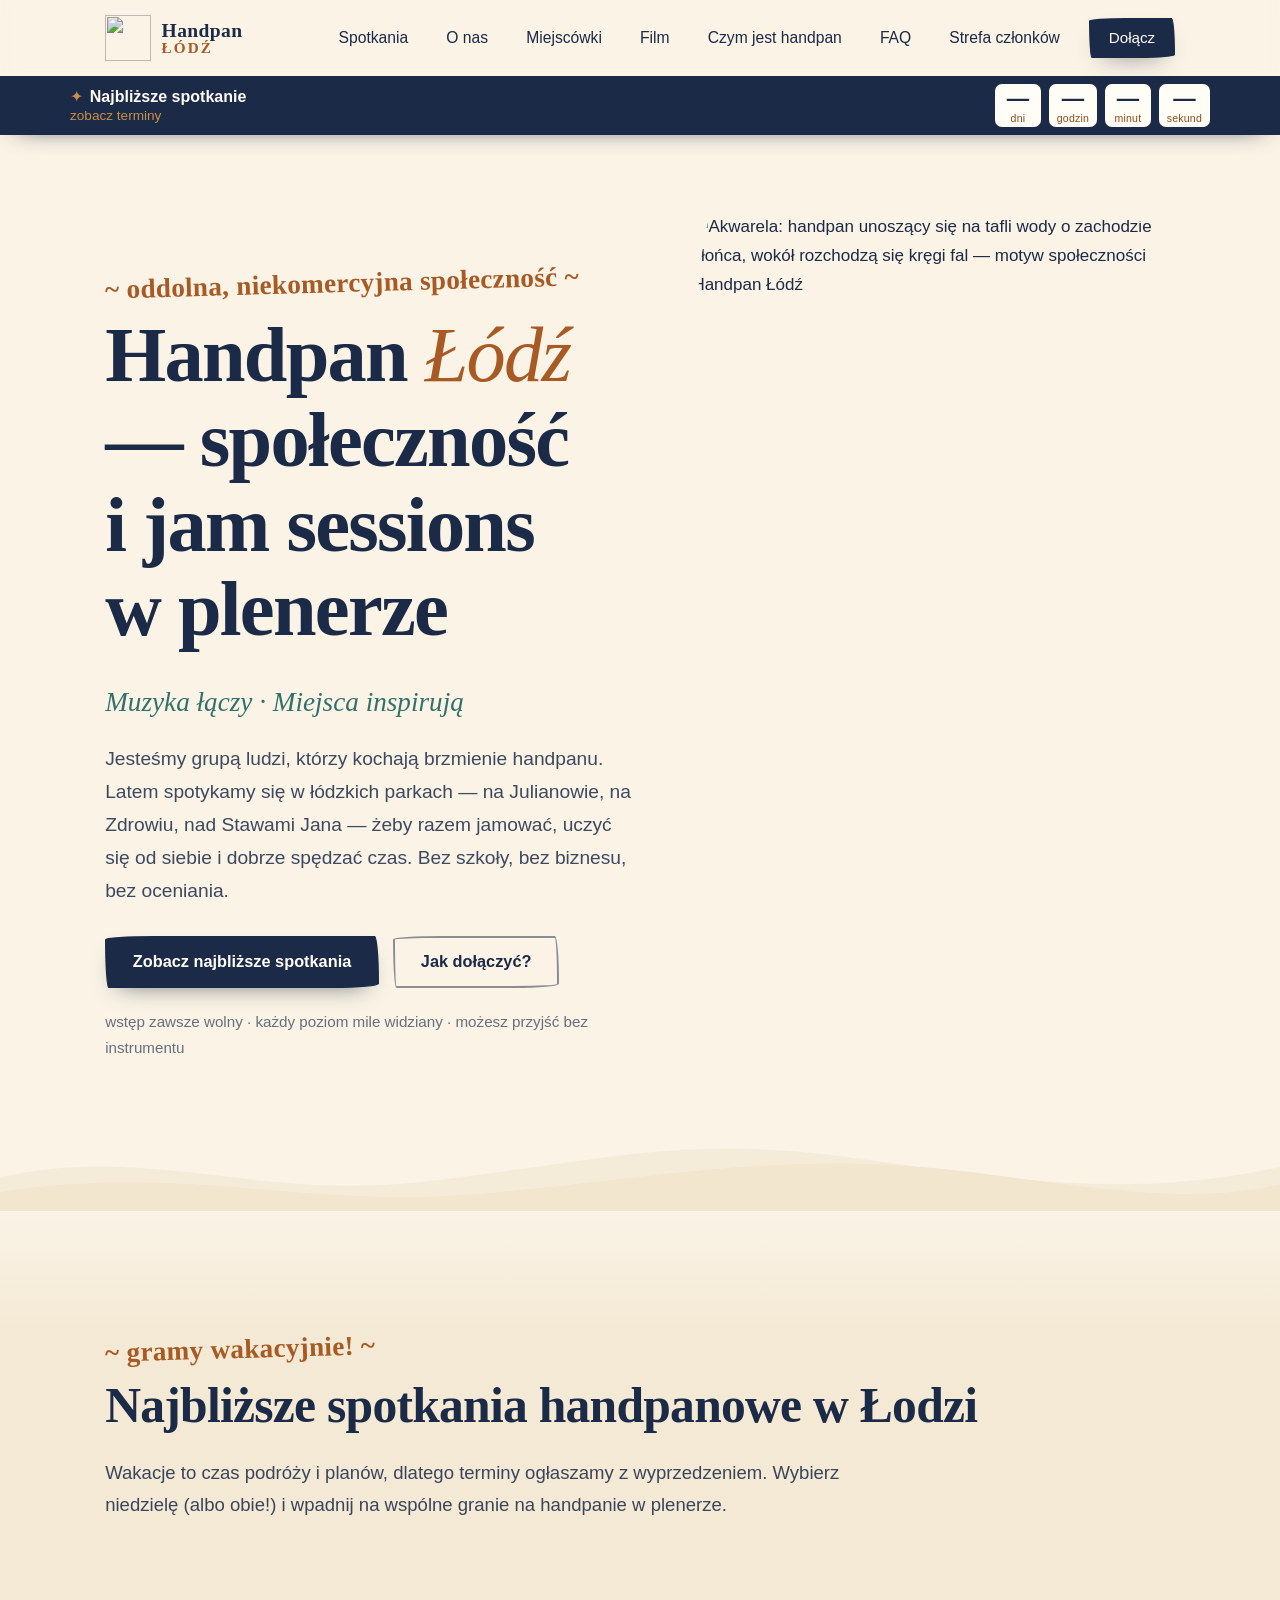
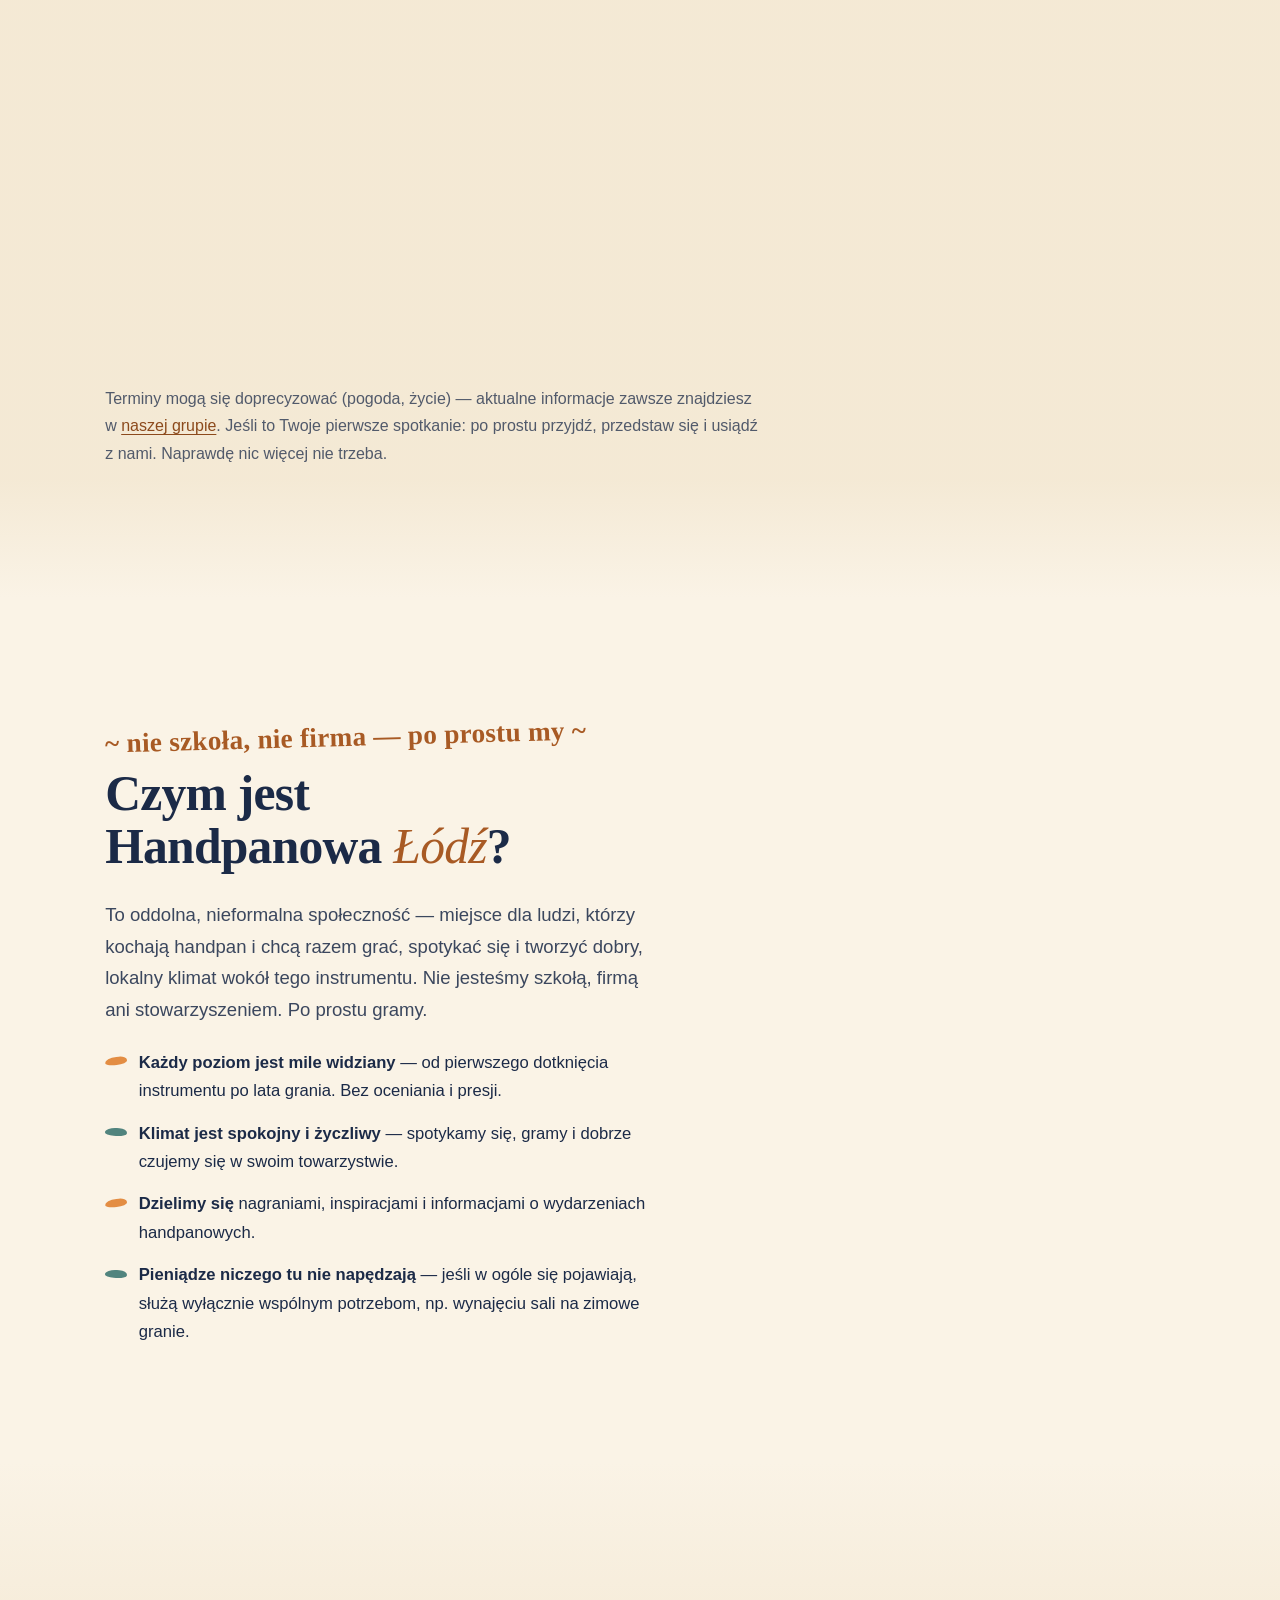
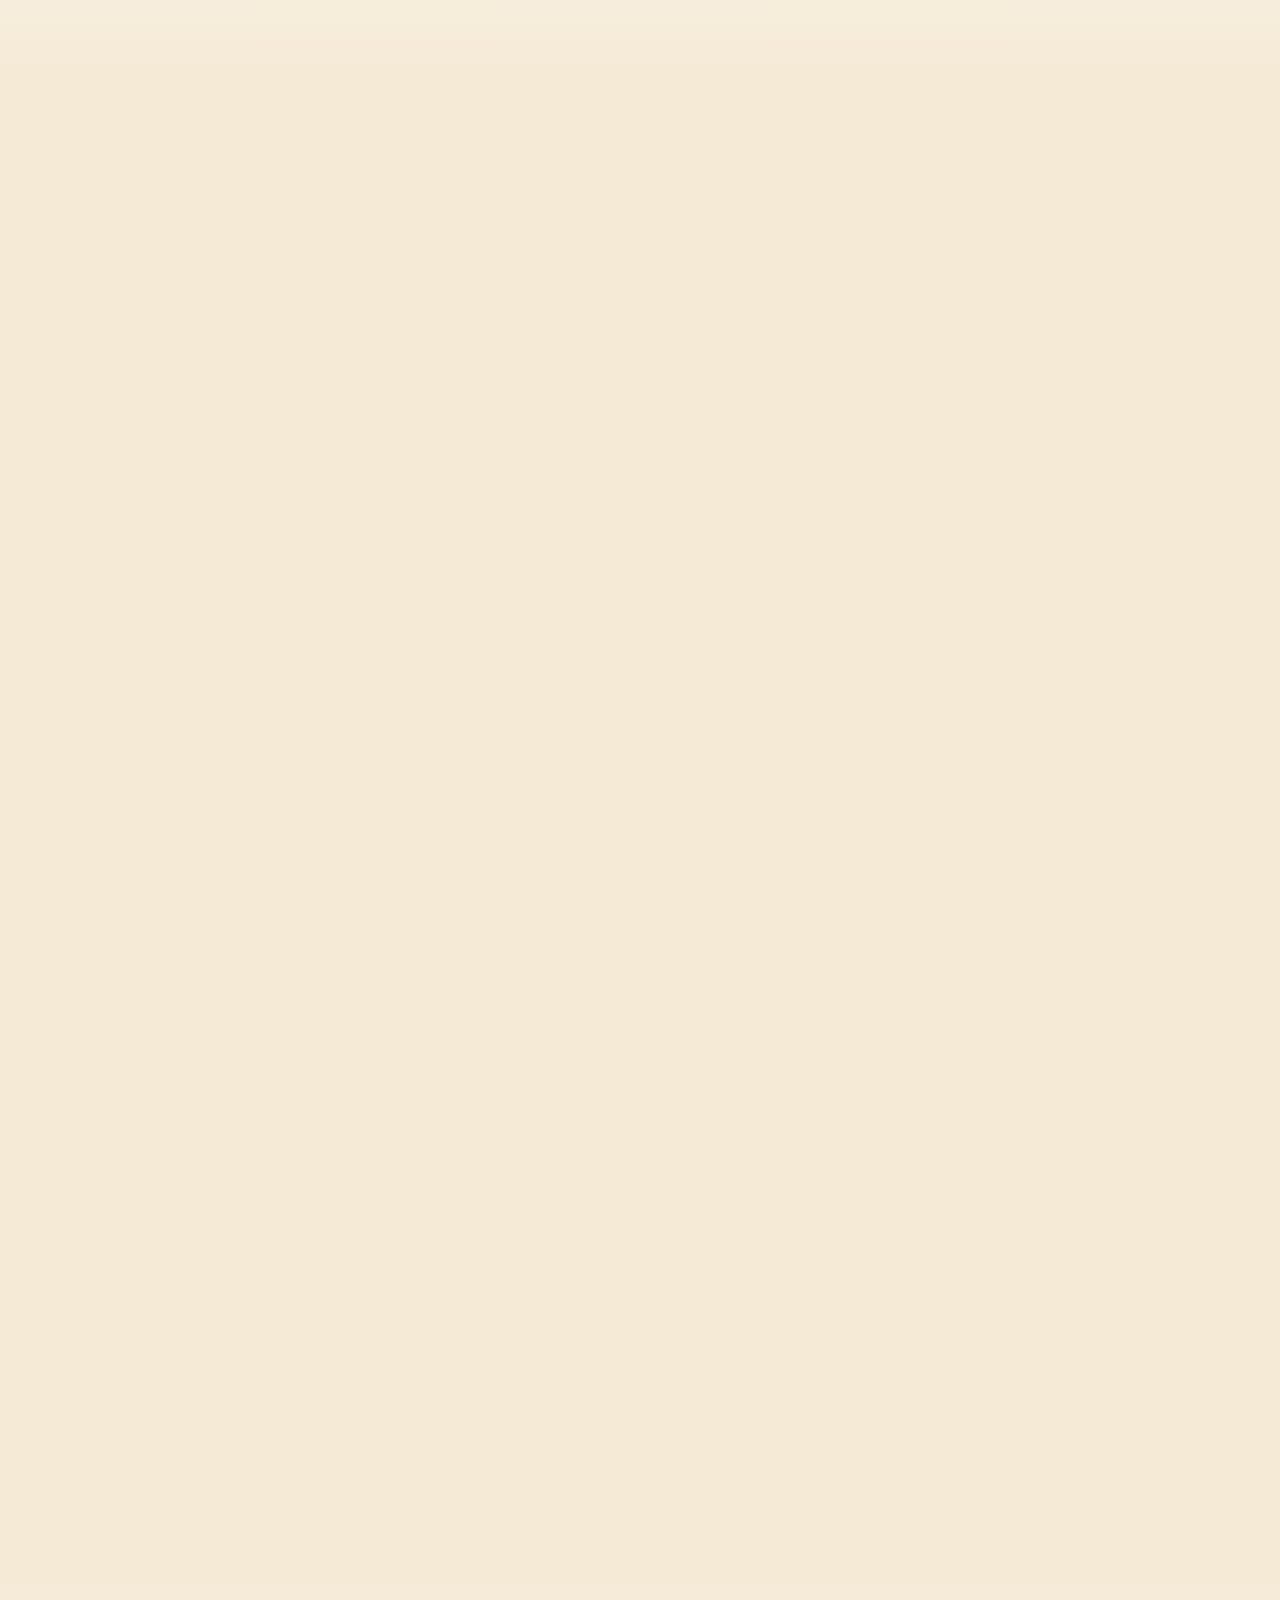
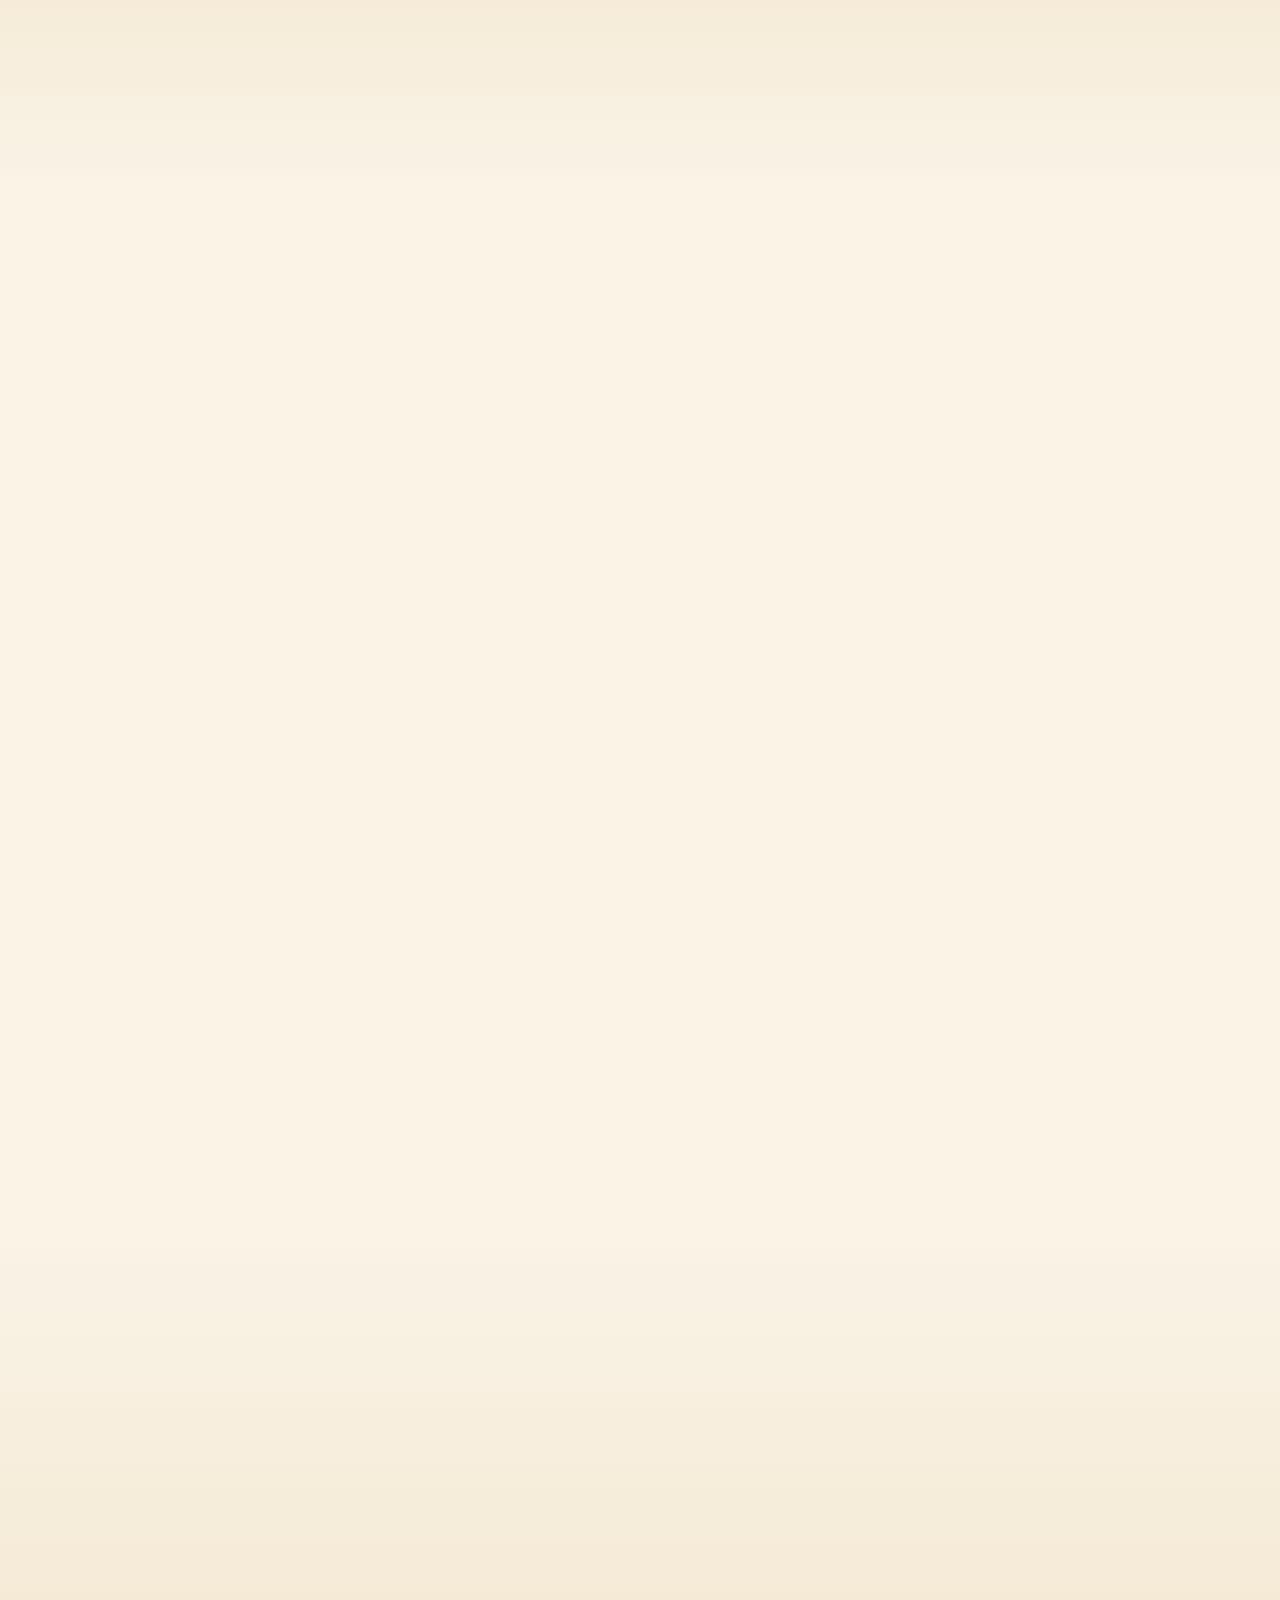
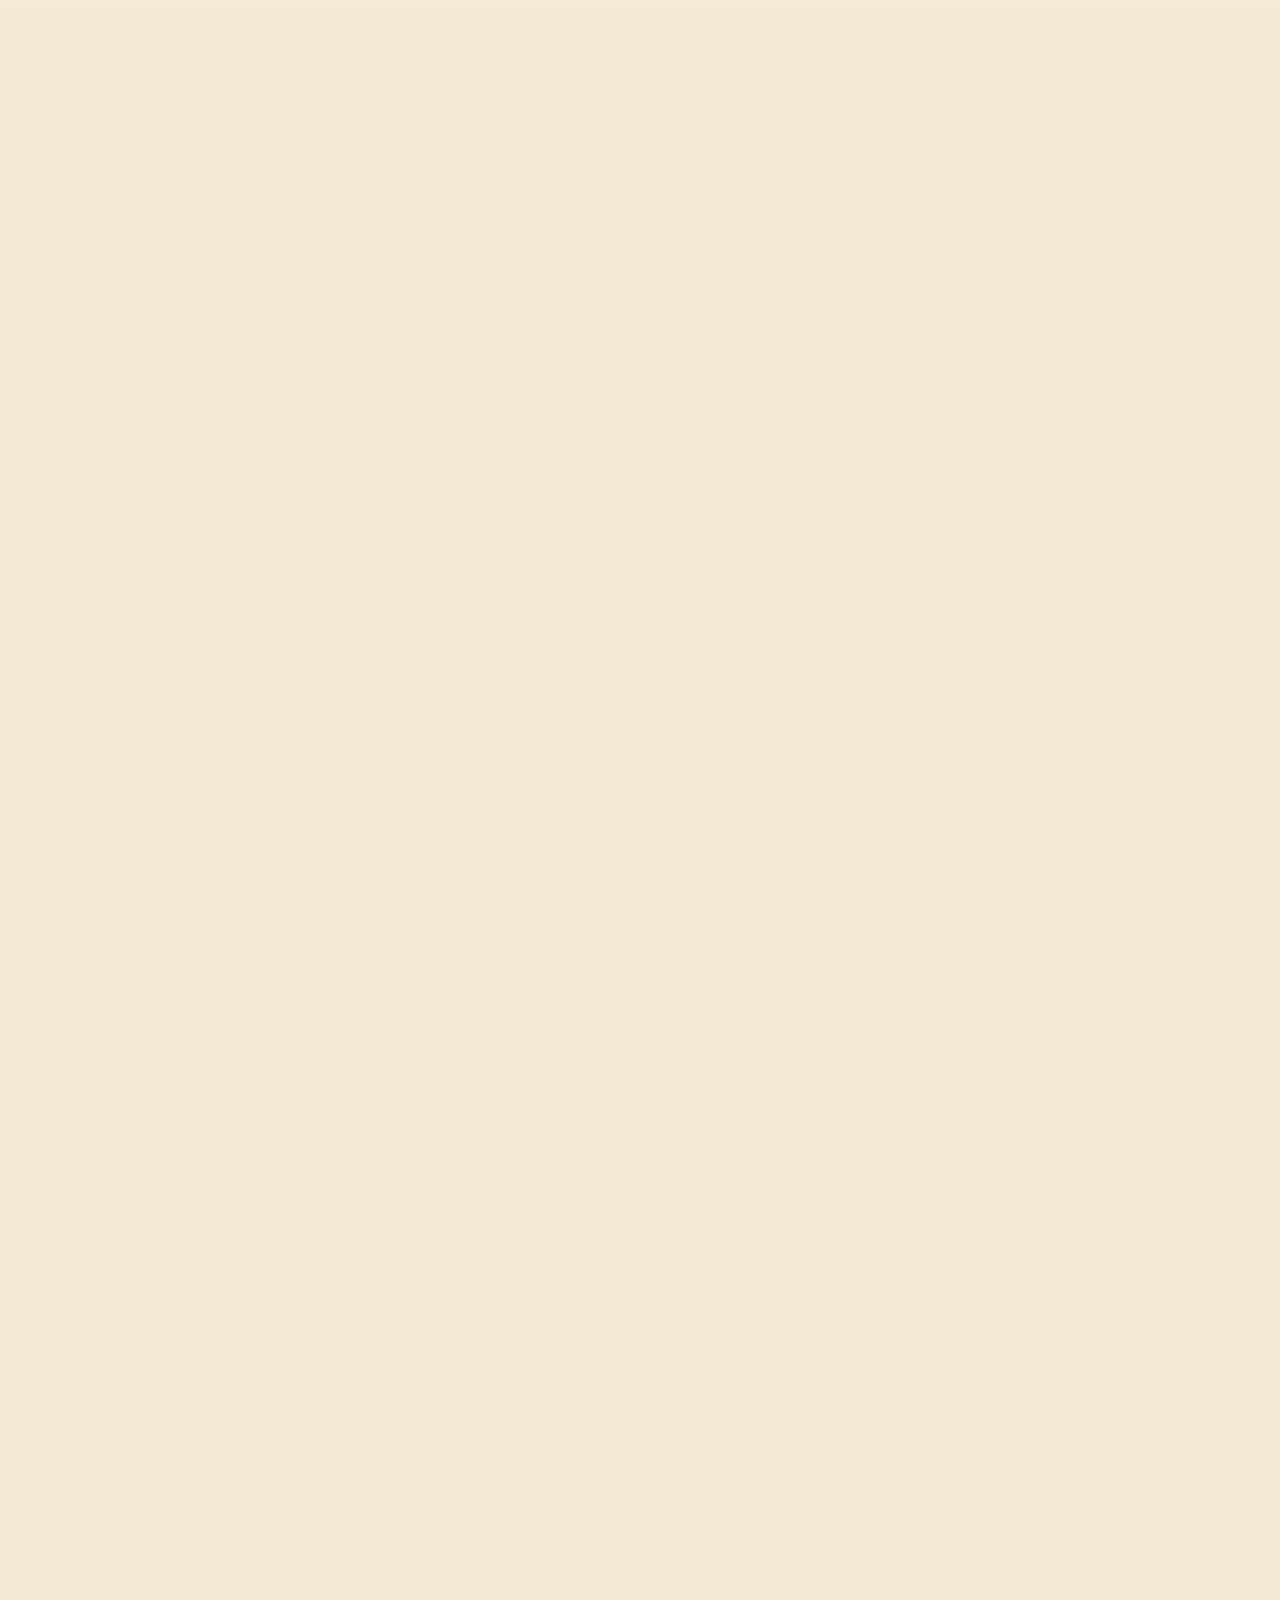
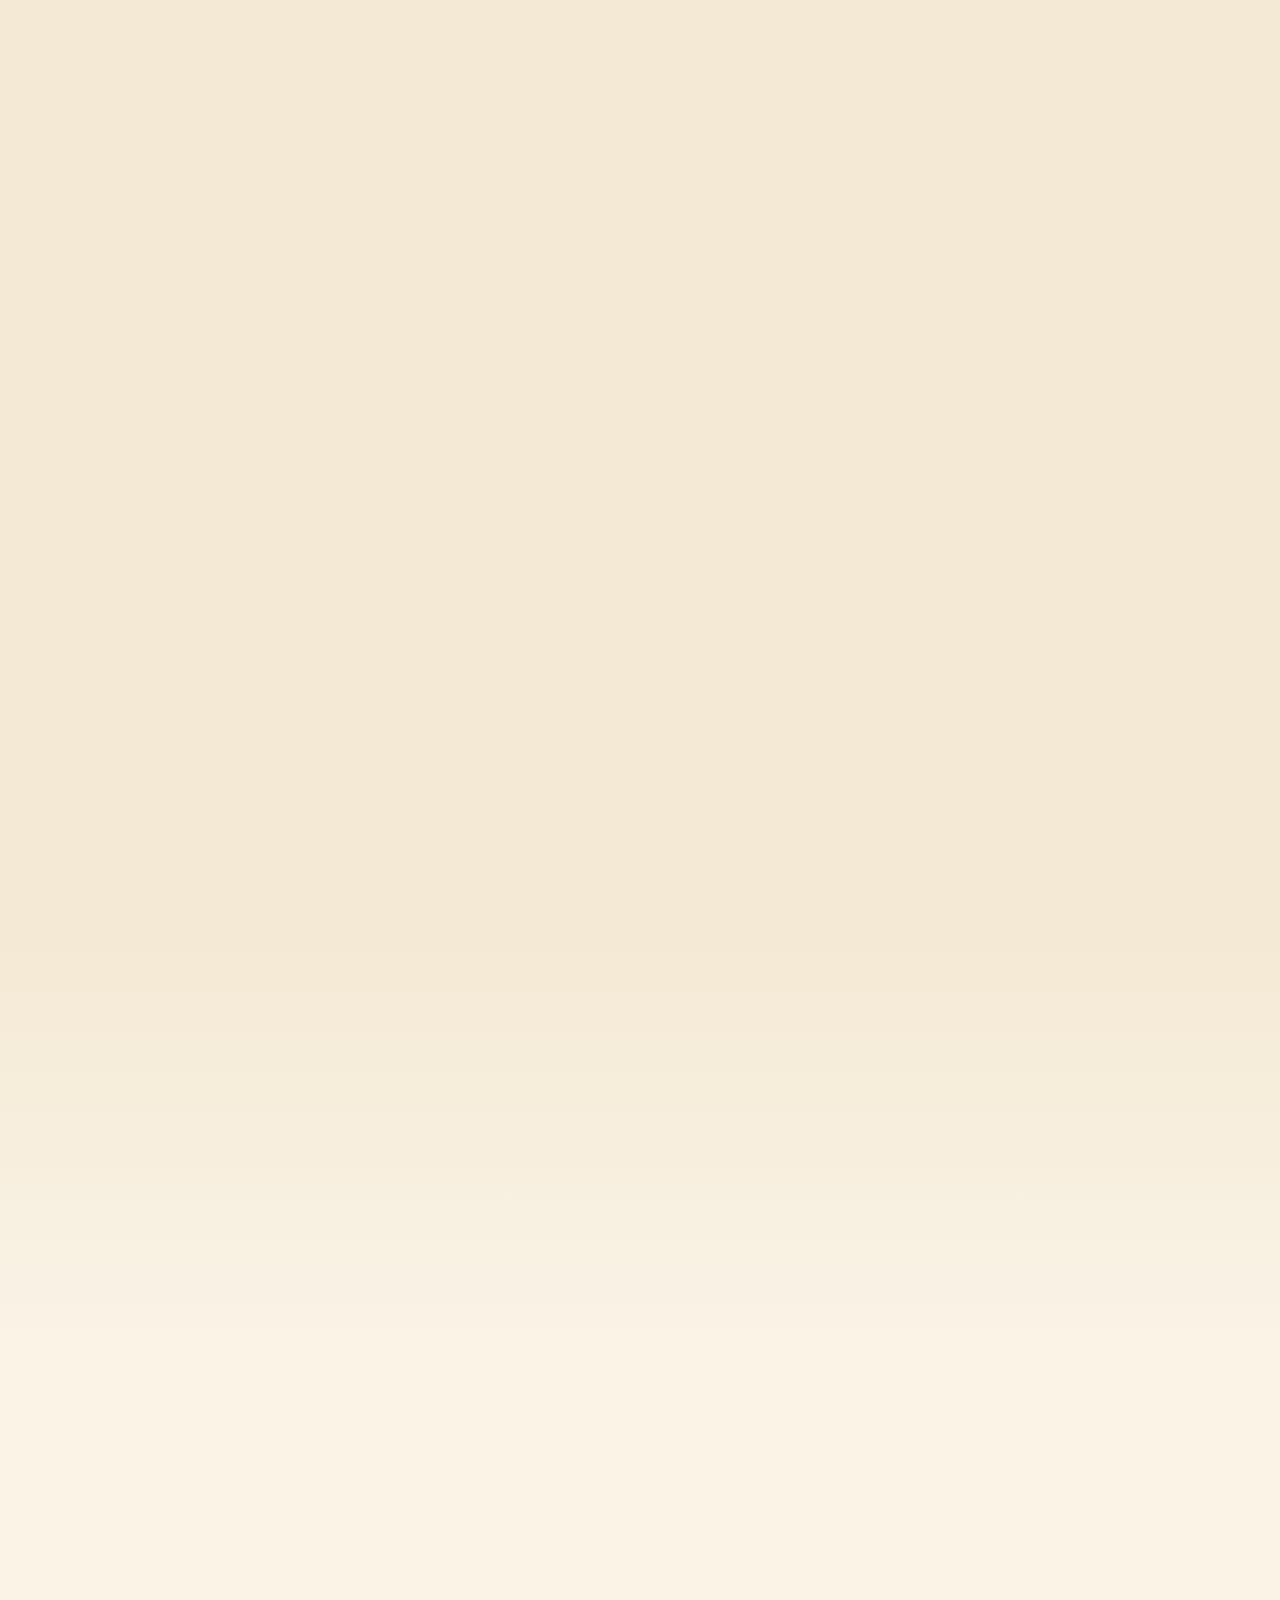
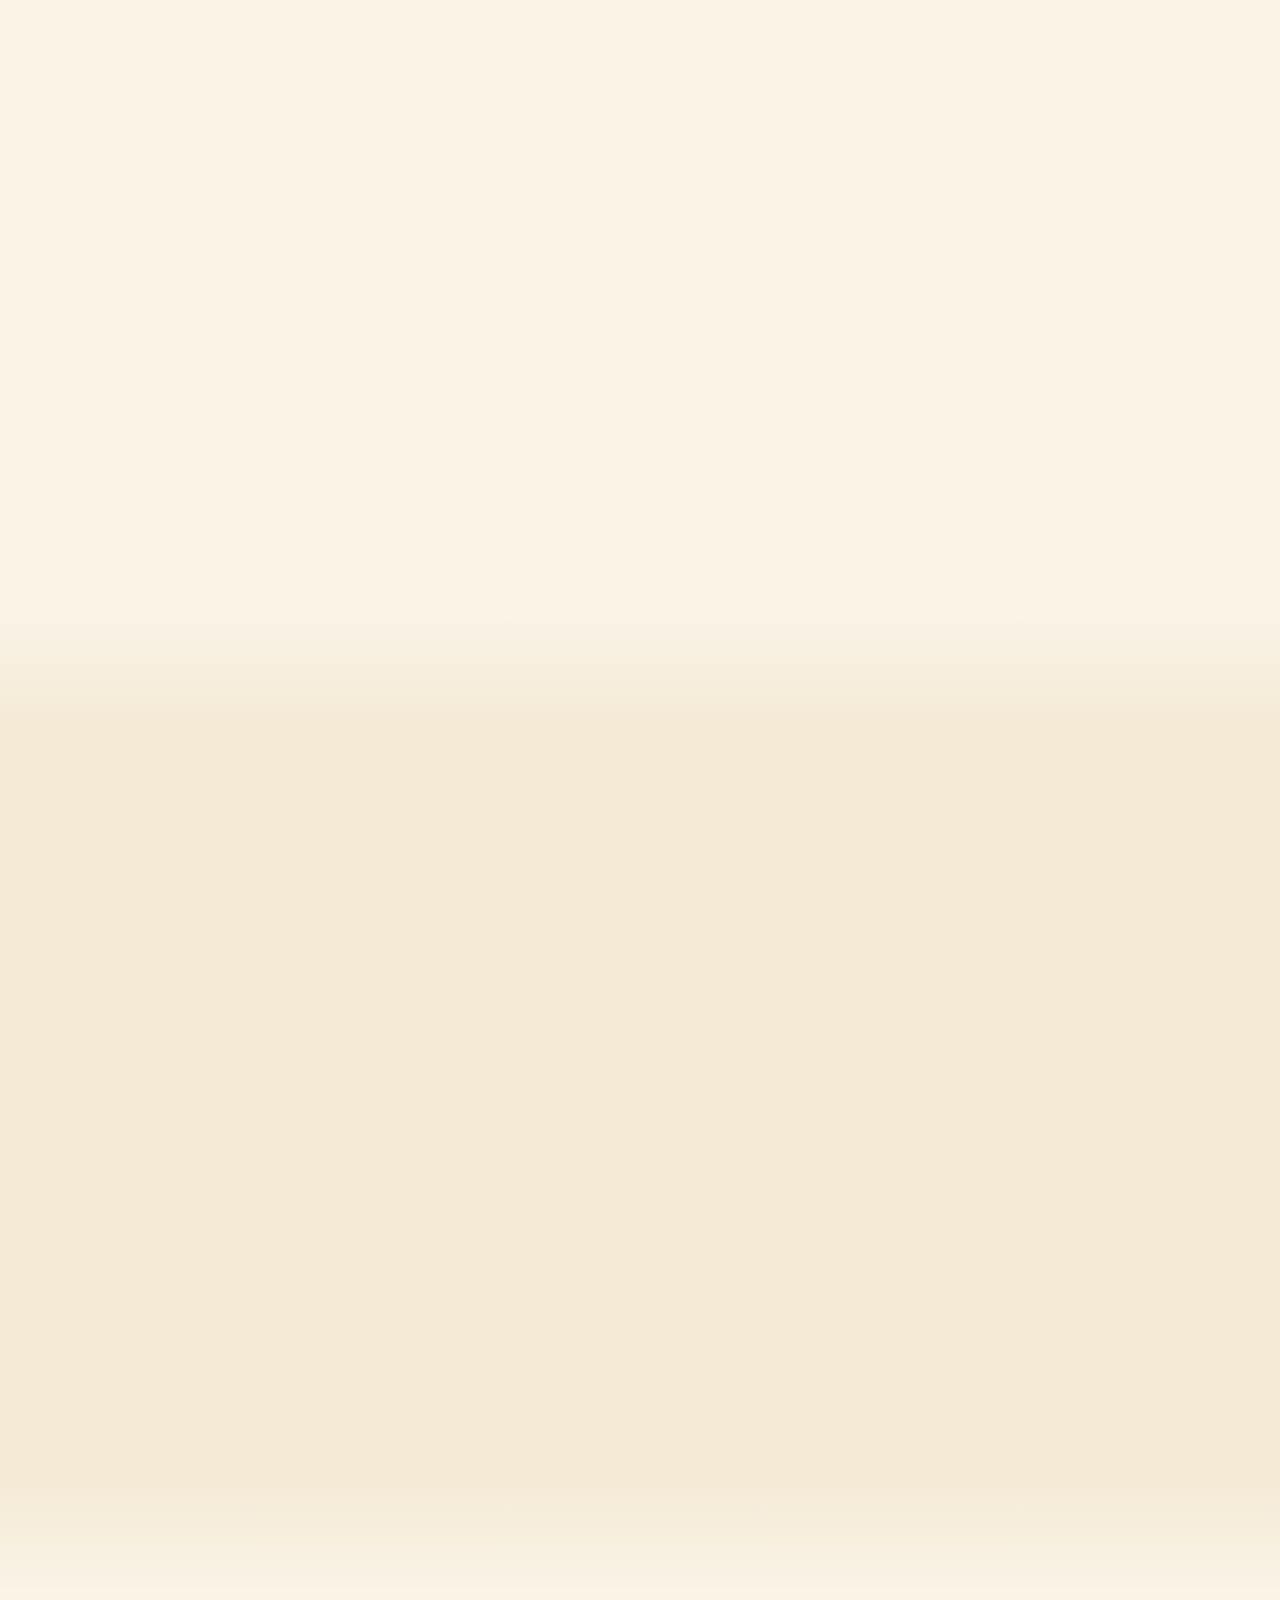
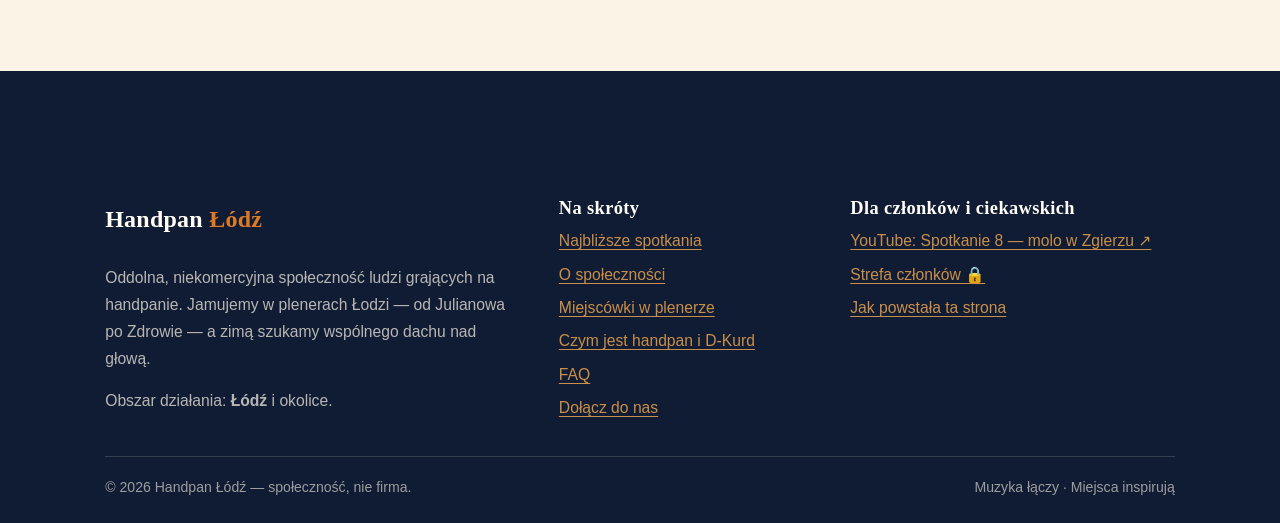
==== commit 50d1a67c: "Build gh-pages: film ze spotkania 8 (molo Zgierz) + spotkanie 9 w Parku Zrodliska" ====
--- a/index.html
+++ b/index.html
@@ -5,7 +5,7 @@
   <meta name="viewport" content="width=device-width, initial-scale=1">
   <title>Handpan Łódź — jam sessions i spotkania w plenerze</title>
   <meta name="description" content="Oddolna społeczność handpanowa w Łodzi. Gramy w plenerze — Julianów, Zdrowie, Stawy Jana. Sprawdź terminy letnich spotkań i dołącz do jam session!">
-  <link rel="canonical" href="https://handpanlodz.pl/">
+  <link rel="canonical" href="https://powtarzasie.github.io/handpan-lodz/">
   <meta name="theme-color" content="#FAF3E6">
 
   <!-- Open Graph / Twitter -->
@@ -14,43 +14,43 @@
   <meta property="og:site_name" content="Handpan Łódź">
   <meta property="og:title" content="Handpan Łódź — jam sessions i spotkania w plenerze">
   <meta property="og:description" content="Oddolna społeczność ludzi grających na handpanie. Wspólne granie w łódzkich parkach — sprawdź terminy letnich spotkań i dołącz!">
-  <meta property="og:url" content="https://handpanlodz.pl/">
-  <meta property="og:image" content="https://handpanlodz.pl/zasoby/og-handpan-lodz.jpg">
+  <meta property="og:url" content="https://powtarzasie.github.io/handpan-lodz/">
+  <meta property="og:image" content="https://powtarzasie.github.io/handpan-lodz/zasoby/og-handpan-lodz.jpg">
   <meta property="og:image:width" content="1200">
   <meta property="og:image:height" content="630">
   <meta property="og:image:alt" content="Logo Handpan Łódź — nuta i handpan na wodzie w stylu akwareli. Napis: Handpan Łódź · Muzyka łączy · Miejsca inspirują.">
   <meta name="twitter:card" content="summary_large_image">
   <meta name="twitter:title" content="Handpan Łódź — jam sessions i spotkania w plenerze">
   <meta name="twitter:description" content="Oddolna społeczność ludzi grających na handpanie. Wspólne granie w łódzkich parkach — dołącz!">
-  <meta name="twitter:image" content="https://handpanlodz.pl/zasoby/og-handpan-lodz.jpg">
+  <meta name="twitter:image" content="https://powtarzasie.github.io/handpan-lodz/zasoby/og-handpan-lodz.jpg">
 
   <!-- Favicony -->
-  <link rel="icon" href="/favicon.ico" sizes="32x32">
-  <link rel="icon" href="/zasoby/ikona-192.png" type="image/png" sizes="192x192">
-  <link rel="apple-touch-icon" href="/zasoby/apple-touch-icon.png">
-  <link rel="manifest" href="/site.webmanifest">
+  <link rel="icon" href="/handpan-lodz/favicon.ico" sizes="32x32">
+  <link rel="icon" href="/handpan-lodz/zasoby/ikona-192.png" type="image/png" sizes="192x192">
+  <link rel="apple-touch-icon" href="/handpan-lodz/zasoby/apple-touch-icon.png">
+  <link rel="manifest" href="/handpan-lodz/site.webmanifest">
 
   <!-- Wydajność: preload LCP i kluczowych fontów -->
-  <link rel="preload" as="font" type="font/woff2" href="/czcionki/fraunces-pl.woff2" crossorigin>
-  <link rel="preload" as="font" type="font/woff2" href="/czcionki/albert-pl.woff2" crossorigin>
-  <link rel="preload" as="image" href="/zasoby/hero-handpan-nad-woda-akwarela-1280.webp"
-        imagesrcset="/zasoby/hero-handpan-nad-woda-akwarela-480.webp 480w, /zasoby/hero-handpan-nad-woda-akwarela-768.webp 768w, /zasoby/hero-handpan-nad-woda-akwarela-1280.webp 1280w, /zasoby/hero-handpan-nad-woda-akwarela-2048.webp 2048w"
+  <link rel="preload" as="font" type="font/woff2" href="/handpan-lodz/czcionki/fraunces-pl.woff2" crossorigin>
+  <link rel="preload" as="font" type="font/woff2" href="/handpan-lodz/czcionki/albert-pl.woff2" crossorigin>
+  <link rel="preload" as="image" href="/handpan-lodz/zasoby/hero-handpan-nad-woda-akwarela-1280.webp"
+        imagesrcset="/handpan-lodz/zasoby/hero-handpan-nad-woda-akwarela-480.webp 480w, /handpan-lodz/zasoby/hero-handpan-nad-woda-akwarela-768.webp 768w, /handpan-lodz/zasoby/hero-handpan-nad-woda-akwarela-1280.webp 1280w, /handpan-lodz/zasoby/hero-handpan-nad-woda-akwarela-2048.webp 2048w"
         imagesizes="(max-width: 840px) 100vw, 46vw">
 
   <script>document.documentElement.classList.add('js')</script>
-  <style data-zrodlo="style.css">@font-face{font-family:Fraunces;font-style:normal;font-weight:300 700;font-display:swap;src:url(/czcionki/fraunces-pl.woff2) format("woff2")}@font-face{font-family:Fraunces;font-style:italic;font-weight:300 700;font-display:swap;src:url(/czcionki/fraunces-pl-kursywa.woff2) format("woff2")}@font-face{font-family:Albert Sans;font-style:normal;font-weight:400 600;font-display:swap;src:url(/czcionki/albert-pl.woff2) format("woff2")}@font-face{font-family:Albert Sans;font-style:italic;font-weight:400;font-display:swap;src:url(/czcionki/albert-pl-kursywa.woff2) format("woff2")}@font-face{font-family:Caveat;font-style:normal;font-weight:500 600;font-display:swap;src:url(/czcionki/caveat-pl.woff2) format("woff2")}@font-face{font-family:Fraunces-zapas;src:local("Georgia");size-adjust:86%}@font-face{font-family:Albert-zapas;src:local("Arial");size-adjust:102%}@font-face{font-family:Caveat-zapas;src:local("Segoe Script");size-adjust:61%}:root{--papier:#FAF3E6;--papier-cien:#F2E6CF;--papier-jasny:#FFFDF6;--atrament:#1B2A47;--atrament-mgla:rgba(27,42,71,.14);--noc:#101C33;--miedz:#A85A24;--miedz-ciemna:#8C4A1C;--pomarancz:#DE7A26;--zloto:#C98F4A;--petrol:#33706B;--czerwien-stempla:#B23B2E;--tusz-txt:var(--atrament);--f-tytul:"Fraunces","Fraunces-zapas",Georgia,serif;--f-tekst:"Albert Sans","Albert-zapas",Arial,system-ui,sans-serif;--f-reczna:"Caveat","Caveat-zapas",cursive;--obrys-reczny:255px 22px 235px 18px / 18px 235px 22px 255px;--obrys-reczny-2:22px 245px 20px 250px / 250px 18px 245px 24px;--cien-karty:0 18px 44px -24px rgba(16,28,51,.45);--szer-tresci:1140px;--naglowek-h:76px;--pasek-h:3.7rem}*,*:before,*:after{box-sizing:border-box}html{-webkit-text-size-adjust:100%}@media(prefers-reduced-motion:no-preference){html{scroll-behavior:smooth}}body{margin:0;font-family:var(--f-tekst);font-size:1.0625rem;line-height:1.72;color:var(--tusz-txt);background-color:var(--papier);background-image:url(/zasoby/ziarno-papieru.webp);overflow-x:hidden}img{max-width:100%;height:auto;display:block}h1,h2,h3,h4{font-family:var(--f-tytul);font-weight:600;line-height:1.08;margin:0 0 .5em;color:var(--atrament);text-wrap:balance}p{margin:0 0 1em}a{color:var(--miedz-ciemna);text-decoration-thickness:.08em;text-underline-offset:.18em}a:hover{color:var(--miedz)}:focus-visible{outline:3px dashed var(--miedz);outline-offset:3px;border-radius:4px}::selection{background:var(--pomarancz);color:var(--papier-jasny)}.zawijka{max-width:var(--szer-tresci);margin-inline:auto;padding-inline:clamp(1.1rem,4vw,2.2rem)}.pomin-link{position:absolute;left:-999px;top:0;background:var(--atrament);color:var(--papier);padding:.7rem 1.2rem;z-index:200;border-radius:0 0 10px}.pomin-link:focus{left:0}.dopisek{font-family:var(--f-reczna);font-weight:600;font-size:clamp(1.35rem,2.6vw,1.7rem);color:var(--miedz);letter-spacing:.01em;display:inline-block;transform:rotate(-1.6deg);margin-bottom:.4rem}.dopisek:before{content:"~ "}.dopisek:after{content:" ~"}.tytul-sekcji{font-size:clamp(1.95rem,4.6vw,3.1rem);letter-spacing:-.015em}.tytul-sekcji em{font-style:italic;color:var(--miedz);font-weight:500}.wstep-sekcji{max-width:46rem;font-size:clamp(1.05rem,1.45vw,1.18rem);color:#1b2a47db}.sekcja{padding-block:clamp(4rem,9vw,7.5rem);position:relative;scroll-margin-top:calc(var(--naglowek-h) + var(--pasek-h) + 12px)}.sekcja--dalej{content-visibility:auto;contain-intrinsic-size:auto 1200px}.sekcja--przyciemniona{background:linear-gradient(180deg,#f2e6cf00,#f2e6cfbf 12% 88%,#f2e6cf00)}.przycisk{display:inline-flex;align-items:center;gap:.55rem;font-family:var(--f-tekst);font-weight:600;font-size:1.02rem;line-height:1.2;padding:.9rem 1.6rem;border-radius:var(--obrys-reczny);background:var(--atrament);color:var(--papier-jasny);border:2px solid var(--atrament);text-decoration:none;box-shadow:0 10px 24px -14px #101c33b3;transition:transform .18s ease,box-shadow .18s ease,background .18s ease}.przycisk:hover{background:var(--noc);color:var(--papier-jasny);transform:translateY(-2px) rotate(-.4deg);box-shadow:0 16px 30px -14px #101c33bf}.przycisk:active{transform:translateY(0)}.przycisk--cichy{background:transparent;color:var(--atrament);border:2px solid rgba(27,42,71,.5);box-shadow:none}.przycisk--cichy:hover{background:#1b2a470f;color:var(--atrament)}.przycisk--miedz{background:var(--miedz);border-color:var(--miedz)}.przycisk--miedz:hover{background:var(--miedz-ciemna)}.naglowek{position:sticky;top:0;z-index:100;height:var(--naglowek-h);background:#faf3e6db;backdrop-filter:blur(9px);-webkit-backdrop-filter:blur(9px);border-bottom:1px solid rgba(27,42,71,0);transition:border-color .25s ease,box-shadow .25s ease}.naglowek.przewinieto{border-bottom-color:var(--atrament-mgla);box-shadow:0 10px 30px -22px #101c3380}.naglowek__wnetrze{display:flex;align-items:center;gap:1.2rem;height:var(--naglowek-h)}.znak{display:flex;align-items:center;gap:.65rem;text-decoration:none;color:var(--atrament);margin-right:auto}.znak img{width:46px;height:46px;mix-blend-mode:multiply}.znak__napis{font-family:var(--f-tytul);font-weight:600;font-size:1.22rem;letter-spacing:.02em;line-height:1}.znak__napis small{display:block;font-family:var(--f-reczna);font-weight:600;font-size:.95rem;color:var(--miedz);letter-spacing:.14em;text-transform:uppercase}.nawigacja ul{display:flex;gap:clamp(.4rem,1.6vw,1.35rem);list-style:none;margin:0;padding:0;align-items:center}.nawigacja a{font-weight:500;font-size:.98rem;text-decoration:none;color:var(--atrament);padding:.45rem .55rem;border-radius:8px}.nawigacja a:hover{color:var(--miedz-ciemna);background:#a85a2414}.nawigacja a.przycisk{padding:.55rem 1.1rem;font-size:.95rem;color:var(--papier-jasny);border-radius:var(--obrys-reczny)}.nawigacja a.przycisk:hover{color:var(--papier-jasny);background:var(--noc)}.przelacznik-menu{display:none;background:none;border:2px solid rgba(27,42,71,.4);border-radius:10px;padding:.45rem .6rem;color:var(--atrament);font:inherit;cursor:pointer}@media(max-width:920px){.przelacznik-menu{display:inline-flex;align-items:center;gap:.4rem}.nawigacja{position:absolute;top:var(--naglowek-h);left:0;right:0;background:var(--papier-jasny);border-bottom:1px solid var(--atrament-mgla);box-shadow:0 24px 40px -28px #101c3380;display:none;padding:1rem 1.4rem 1.4rem}.nawigacja.otwarta{display:block}.nawigacja ul{flex-direction:column;align-items:stretch;gap:.15rem}.nawigacja a{display:block;padding:.7rem .6rem;font-size:1.05rem}.nawigacja .przycisk{justify-content:center;margin-top:.6rem}}.hero{position:relative;overflow:clip;padding-block:clamp(2.5rem,6vw,5rem) 0;min-height:calc(92svh - var(--naglowek-h))}.hero__siatka{display:grid;grid-template-columns:minmax(0,10fr) minmax(0,9fr);gap:clamp(1.5rem,4vw,3.5rem);align-items:center}.hero__tekst{position:relative;z-index:3;padding-block:clamp(1rem,4vw,3rem)}.hero h1{font-size:clamp(2.7rem,6.4vw,4.9rem);font-weight:640;letter-spacing:-.022em;margin-bottom:.35em}.hero h1 .lokalizacja{color:var(--miedz);font-style:italic;font-weight:520}.hero__haslo{font-family:var(--f-tytul);font-style:italic;font-weight:480;font-size:clamp(1.25rem,2.4vw,1.7rem);color:var(--petrol);margin-bottom:1rem}.hero__opis{max-width:34rem;font-size:clamp(1.05rem,1.5vw,1.2rem);color:#1b2a47d9}.hero__akcje{display:flex;flex-wrap:wrap;gap:.9rem;margin-top:1.8rem}.hero__drobiazg{margin-top:1.3rem;font-size:.95rem;color:#1b2a47a8}.hero__obraz{position:relative;z-index:1;align-self:stretch;min-height:340px}.hero__obraz img{width:100%;height:100%;object-fit:cover;object-position:center;border-radius:var(--obrys-reczny-2);-webkit-mask-image:radial-gradient(140% 120% at 40% 45%,#000 62%,transparent 98%);mask-image:radial-gradient(140% 120% at 40% 45%,#000 62%,transparent 98%)}.hero__obraz video{position:absolute;inset:0;width:100%;height:100%;object-fit:cover;object-position:center;border-radius:var(--obrys-reczny-2);-webkit-mask-image:radial-gradient(140% 120% at 40% 45%,#000 62%,transparent 98%);mask-image:radial-gradient(140% 120% at 40% 45%,#000 62%,transparent 98%)}.hero__fale,.hero__pyl{position:absolute;inset:0;width:100%;height:100%;pointer-events:none}.hero__fale,.hero__pyl{z-index:2}@media(max-width:840px){.hero{min-height:0}.hero__siatka{grid-template-columns:1fr}.hero__obraz{min-height:280px;order:2;margin-inline:-6%}.hero__tekst{order:1}}.rozdzielacz{display:block;width:100%;height:clamp(42px,7vw,86px);color:var(--papier-cien)}.rozdzielacz--odwrocony{transform:scaleY(-1)}.bilety{display:grid;grid-template-columns:repeat(auto-fit,minmax(min(21rem,100%),1fr));gap:clamp(1.2rem,3vw,2rem);margin-top:2.4rem;max-width:56rem}.bilet{position:relative;background:var(--papier-jasny);border:1.5px solid rgba(27,42,71,.22);border-radius:var(--obrys-reczny-2);padding:1.7rem 1.7rem 1.5rem;box-shadow:var(--cien-karty);transform:rotate(-.5deg)}.bilet:nth-child(2n){transform:rotate(.6deg)}.bilet__stempel{position:absolute;top:-1rem;right:1.1rem;font-family:var(--f-reczna);font-weight:600;font-size:1.06rem;line-height:1.05;color:var(--czerwien-stempla);border:2px solid currentColor;border-radius:50%;width:4.6rem;height:4.6rem;display:grid;place-content:center;text-align:center;transform:rotate(8deg);background:#fffdf6eb;box-shadow:0 6px 14px -8px #101c3366}.bilet__data{display:flex;align-items:baseline;gap:.7rem;flex-wrap:wrap}.bilet__dzien{font-family:var(--f-tytul);font-weight:640;font-size:clamp(2.5rem,5vw,3.3rem);letter-spacing:-.02em;color:var(--atrament);line-height:1}.bilet__miesiac{font-family:var(--f-reczna);font-weight:600;font-size:1.5rem;color:var(--miedz)}.bilet__meta{margin:.7rem 0 0;padding:0;list-style:none;display:grid;gap:.35rem;font-size:1rem}.bilet__meta li{display:flex;gap:.55rem;align-items:baseline}.bilet__meta .etykieta{font-weight:600;color:var(--petrol);min-width:4.6rem;font-size:.86rem;text-transform:uppercase;letter-spacing:.08em}.zetony{display:flex;flex-wrap:wrap;gap:.4rem;margin-top:1rem}.zetony span{font-size:.86rem;font-weight:500;color:var(--atrament);background:#33706b1f;border:1px solid rgba(51,112,107,.3);padding:.22rem .7rem;border-radius:999px}.bilet__akcje{margin-top:1.2rem;display:flex;gap:.8rem;flex-wrap:wrap;align-items:center}.bilet__akcje a{font-size:.95rem}.bilet__akcje-mapa{display:inline-flex;align-items:center;gap:.25rem}.bilet__mapa{font-weight:600;color:var(--miedz-ciemna);text-decoration:underline;text-underline-offset:2px}.bilet--najblizsze{border-color:var(--pomarancz);border-width:2px;background:linear-gradient(180deg,#FFF7EC,var(--papier-jasny) 62%);box-shadow:0 22px 50px -24px #de7a2699,0 0 0 4px #de7a261f}.bilet--minione{filter:grayscale(.35) opacity(.72)}.bilet__odznaka{position:absolute;top:-.85rem;left:1.1rem;z-index:2;font-family:var(--f-tekst);font-weight:600;font-size:.72rem;letter-spacing:.08em;text-transform:uppercase;color:#fffdf6;background:var(--pomarancz);padding:.32rem .72rem;border-radius:999px;box-shadow:0 8px 16px -10px #de7a26cc;transform:rotate(-2deg);white-space:nowrap}.bilet__odznaka--kolejne{background:transparent;color:var(--petrol);border:1.5px solid rgba(51,112,107,.5);box-shadow:none}.bilet__odznaka--minione{background:transparent;color:#1b2a4799;border:1.5px solid rgba(27,42,71,.3);box-shadow:none}@media(min-width:841px){.bilety:not(.bilety--archiwum)>.bilet:not(.bilet--najblizsze):not(.bilet--minione){zoom:.7;align-self:start}}.uwaga-spotkan{margin-top:1.6rem;font-size:1rem;color:#1b2a47bf;max-width:44rem}.pasek-odliczania{position:sticky;top:var(--naglowek-h);z-index:99;display:block;min-height:var(--pasek-h);padding:.4rem clamp(.7rem,3vw,1.4rem);background:var(--atrament);color:var(--papier-jasny);font-family:var(--f-tekst);line-height:1.15;text-decoration:none;overflow:hidden;box-shadow:0 10px 24px -18px #101c33e6}.pasek-odliczania:hover,.pasek-odliczania:focus-visible{background:var(--noc);color:var(--papier-jasny)}.pasek-odliczania__wnetrze{max-width:var(--szer-tresci);margin-inline:auto;min-height:calc(var(--pasek-h) - .8rem);display:flex;align-items:center;justify-content:space-between;gap:clamp(.6rem,2vw,1.4rem)}.pasek-odliczania__info{display:flex;flex-direction:column;gap:.08rem;min-width:0}.pasek-odliczania__tytul{display:flex;align-items:center;gap:.4rem;font-weight:600;font-size:clamp(.84rem,2.4vw,1rem);white-space:nowrap;overflow:hidden;text-overflow:ellipsis}.pasek-odliczania__ikona{flex:none;color:var(--zloto);font-style:normal}.pasek-odliczania__label{overflow:hidden;text-overflow:ellipsis}.pasek-odliczania__data{font-size:clamp(.72rem,1.9vw,.85rem);color:var(--zloto);white-space:nowrap;overflow:hidden;text-overflow:ellipsis}.pasek-odliczania__kafelki{display:flex;gap:clamp(.3rem,1.2vw,.5rem);flex:none}.pasek-odliczania .kafel{background:var(--papier-jasny);border-radius:7px;padding:.26rem .5rem;min-width:2.85rem;display:flex;flex-direction:column;align-items:center;line-height:1}.pasek-odliczania .kafel__num{font-weight:640;font-size:clamp(1.1rem,3.2vw,1.4rem);color:var(--atrament);font-variant-numeric:tabular-nums;font-feature-settings:"tnum"}.pasek-odliczania .kafel small{font-size:.66rem;color:var(--miedz-ciemna);margin-top:.15rem;letter-spacing:.02em}.pasek-odliczania .kafel .krotki{display:none}.pasek-odliczania--trwa{background:var(--petrol)}.pasek-odliczania--trwa .pasek-odliczania__data,.pasek-odliczania--trwa .pasek-odliczania__ikona{color:var(--papier-jasny)}@media(max-width:520px){.pasek-odliczania .kafel .pelny{display:none}.pasek-odliczania .kafel .krotki{display:inline}.pasek-odliczania .kafel{min-width:2.5rem;padding:.22rem .32rem}}.archiwum-spotkan{margin-top:2.4rem;border-top:1px dashed var(--atrament-mgla);padding-top:1.3rem}.archiwum-spotkan__naglowek{cursor:pointer;font-family:var(--f-tytul);font-weight:600;font-size:1.15rem;color:var(--atrament);list-style:none;display:inline-flex;align-items:center;gap:.5rem}.archiwum-spotkan__naglowek::-webkit-details-marker{display:none}.archiwum-spotkan__naglowek:before{content:"\25b8";color:var(--miedz);transition:transform .2s}.archiwum-spotkan[open] .archiwum-spotkan__naglowek:before{transform:rotate(90deg)}.bilety--archiwum{margin-top:1.6rem}.o-nas__siatka{display:grid;grid-template-columns:minmax(0,11fr) minmax(0,9fr);gap:clamp(2rem,5vw,4rem);align-items:center}.kolaz{position:relative;min-height:420px}.kolaz__akwarela{width:88%;border-radius:var(--obrys-reczny);box-shadow:var(--cien-karty);transform:rotate(-1.2deg)}.kolaz__zdjecie{position:absolute;right:-2%;bottom:-8%;width:56%;background:var(--papier-jasny);padding:.7rem .7rem 2.6rem;border-radius:6px;box-shadow:0 24px 50px -20px #101c338c;transform:rotate(2.4deg)}.kolaz__zdjecie img{border-radius:3px}.kolaz__zdjecie figcaption{font-family:var(--f-reczna);font-weight:500;font-size:1.12rem;color:var(--atrament);text-align:center;margin-top:.55rem;position:absolute;inset-inline:0;bottom:.5rem}.lista-prawd{list-style:none;margin:1.4rem 0 0;padding:0;display:grid;gap:.85rem;max-width:36rem}.lista-prawd li{position:relative;padding-left:2.1rem;font-size:1.04rem}.lista-prawd li strong{color:var(--atrament)}.lista-prawd li:before{content:"";position:absolute;left:0;top:.52em;width:1.35rem;height:.5rem;background:var(--pomarancz);border-radius:60% 40% 55% 45%/70% 55% 45% 40%;transform:rotate(-6deg);opacity:.85}.lista-prawd li:nth-child(2n):before{background:var(--petrol);transform:rotate(4deg)}@media(max-width:840px){.o-nas__siatka{grid-template-columns:1fr}.kolaz{min-height:0;margin-top:1rem;margin-bottom:2.5rem}}.miejscowki-siatka{display:grid;grid-template-columns:repeat(auto-fill,minmax(min(19rem,100%),1fr));gap:clamp(1.2rem,2.6vw,1.8rem);margin-top:2.4rem}.karta-miejscowki{background:var(--papier-jasny);border:1.5px solid rgba(27,42,71,.18);border-radius:var(--obrys-reczny-2);overflow:hidden;box-shadow:var(--cien-karty);display:flex;flex-direction:column}.karta-miejscowki__kadr{position:relative;aspect-ratio:4/3;overflow:hidden}.karta-miejscowki__kadr img{width:100%;height:100%;object-fit:cover;transition:transform .5s ease}.karta-miejscowki:hover .karta-miejscowki__kadr img{transform:scale(1.045)}.karta-miejscowki__pin{position:absolute;top:.8rem;left:.8rem;width:2.3rem;height:2.3rem;border-radius:50% 50% 50% 4px;display:grid;place-content:center;color:#fff;font-weight:600;font-size:1.05rem;font-family:var(--f-tytul);transform:rotate(-8deg);box-shadow:0 8px 16px -8px #101c3399}.karta-miejscowki__tresc{padding:1.1rem 1.25rem 1.25rem;display:flex;flex-direction:column;gap:.3rem;flex:1}.karta-miejscowki h3{font-size:1.32rem;margin-bottom:.1rem}.karta-miejscowki__adres{font-size:.97rem;color:#1b2a47c7;margin:0}.karta-miejscowki__dzielnica{font-family:var(--f-reczna);font-weight:600;font-size:1.06rem;color:var(--petrol)}.karta-miejscowki__mapa{margin-top:auto;padding-top:.7rem;font-size:.94rem;font-weight:600}.pin--1{background:var(--czerwien-stempla)}.pin--2{background:var(--pomarancz)}.pin--3{background:var(--petrol)}.pin--4{background:#7a4e8c}.pin--5{background:var(--miedz)}.pin--6{background:#2e5e8c}.pin--7{background:#4c7a54}.fasada-yt{position:relative;display:block;width:100%;aspect-ratio:16/9;border:0;padding:0;cursor:pointer;border-radius:var(--obrys-reczny-2);overflow:hidden;box-shadow:var(--cien-karty);background:var(--noc)}.fasada-yt img{width:100%;height:100%;object-fit:cover;opacity:.92}.fasada-yt:after{content:"";position:absolute;inset:0;background:linear-gradient(180deg,#101c3300 55%,#101c338c)}.fasada-yt__play{position:absolute;inset:0;margin:auto;width:5.4rem;height:5.4rem;z-index:2;background:#faf3e6f0;border-radius:50%;display:grid;place-content:center;box-shadow:0 18px 40px -12px #101c33cc;transition:transform .2s ease,background .2s ease}.fasada-yt:hover .fasada-yt__play{transform:scale(1.07);background:var(--papier-jasny)}.fasada-yt__play svg{width:2rem;height:2rem;fill:var(--miedz-ciemna);margin-left:.3rem}.fasada-yt__tytul{position:absolute;left:1.2rem;bottom:1rem;z-index:2;color:var(--papier-jasny);font-family:var(--f-reczna);font-weight:600;font-size:1.3rem;text-shadow:0 2px 10px rgba(16,28,51,.7)}.film-oprawa{max-width:56rem;margin-top:2.2rem}.film-oprawa iframe{width:100%;aspect-ratio:16/9;border:0;border-radius:var(--obrys-reczny-2);box-shadow:var(--cien-karty)}.handpan-siatka{display:grid;grid-template-columns:minmax(0,10fr) minmax(0,9fr);gap:clamp(2rem,5vw,4rem);align-items:center;margin-top:1.5rem}.instrument{position:relative;max-width:520px;margin-inline:auto;width:100%}.instrument svg{width:100%;height:auto;display:block;filter:drop-shadow(0 30px 40px rgba(16,28,51,.35))}.instrument .pole{cursor:pointer;transition:filter .15s ease}.instrument .membrana{filter:url(#cien-pola)}.instrument .pole:hover ellipse.membrana,.instrument .pole:focus-visible ellipse.membrana{filter:brightness(1.18)}.instrument .pole:focus-visible{outline:none}.instrument .pole:focus-visible ellipse.membrana{stroke:var(--pomarancz);stroke-width:3}.instrument text{font-family:var(--f-tekst);font-weight:600;fill:#f6e7c8;pointer-events:none}.instrument .fala-dzwieku{fill:none;stroke:#f2c186;stroke-width:2.4;opacity:0}.podpis-instrumentu{text-align:center;margin-top:1rem;font-family:var(--f-reczna);font-weight:600;font-size:1.35rem;color:var(--miedz)}.sklad-skali{display:flex;flex-wrap:wrap;gap:.45rem;margin-top:1.1rem}.sklad-skali span{font-family:var(--f-tytul);font-weight:600;font-size:1rem;background:#1b2a4714;border:1px solid rgba(27,42,71,.25);color:var(--atrament);border-radius:10px;padding:.25rem .65rem}.sklad-skali span.ding{background:var(--atrament);color:var(--papier-jasny)}@media(max-width:840px){.handpan-siatka{grid-template-columns:1fr}}.akordy{margin-top:clamp(2.6rem,6vw,4rem);border-top:1px solid var(--atrament-mgla);padding-top:clamp(2rem,4vw,2.8rem)}.akordy__tytul{font-size:clamp(1.5rem,3.6vw,2rem);margin:0 0 .5rem}.akordy__wstep{max-width:64ch;margin:0 0 1.8rem}.akordy-siatka{display:grid;grid-template-columns:repeat(auto-fill,minmax(min(11.5rem,100%),1fr));gap:clamp(1rem,2.4vw,1.5rem)}.karta-akordu{margin:0;background:var(--papier-jasny);border:1.5px solid rgba(27,42,71,.18);border-radius:16px;box-shadow:var(--cien-karty);padding:1rem 1rem 1.15rem;display:flex;flex-direction:column;align-items:center;text-align:center}.karta-akordu>svg{width:100%;max-width:188px;height:auto;display:block;filter:drop-shadow(0 14px 22px rgba(16,28,51,.28))}.karta-akordu .pak circle{fill:#f6e7c81f;stroke:#f6e7c847;stroke-width:1.5}.karta-akordu .pak text{font-family:var(--f-tekst);font-weight:600;font-size:12px;fill:#f6e7c8;opacity:.6;text-anchor:middle}.karta-akordu .pak--ding text{font-size:13px;opacity:.5}.karta-akordu .akord-akt circle{fill:var(--pomarancz);stroke:#f6e7c8;stroke-width:2}.karta-akordu .akord-akt text{fill:#fffdf6;opacity:1}.karta-akordu figcaption{margin-top:.75rem;display:flex;flex-direction:column;gap:.12rem}.karta-akordu__nazwa{font-family:var(--f-tytul);font-weight:600;font-size:1.3rem;color:var(--atrament)}.karta-akordu__nuty{font-family:var(--f-tytul);font-weight:600;color:var(--miedz);font-size:1.02rem;letter-spacing:.02em}.karta-akordu__typ{font-family:var(--f-reczna);font-weight:600;color:var(--petrol);font-size:1.04rem;line-height:1.25}.akordy__zrodlo{margin-top:1.5rem;font-size:.94rem;color:#1b2a47b8}.akordy-grupa{margin-top:clamp(1.8rem,4.5vw,2.8rem)}.akordy-grupa__tytul{font-size:clamp(1.3rem,2.8vw,1.6rem);margin:0 0 .5rem;display:flex;align-items:baseline;gap:.5rem;flex-wrap:wrap}.akordy-grupa__en{font-family:var(--f-reczna);font-weight:600;font-size:.92em;color:var(--miedz)}.akordy-grupa__opis{max-width:64ch;margin:0 0 1.1rem}.akord-interwaly{list-style:none;margin:0 0 1.5rem;padding:0;display:flex;flex-wrap:wrap;gap:.6rem}.akord-interwaly li{flex:1 1 12rem;display:flex;flex-direction:column;gap:.05rem;background:#33706b12;border:1px solid rgba(51,112,107,.22);border-radius:12px;padding:.55rem .85rem}.akord-interwaly__nazwa{font-family:var(--f-tytul);font-weight:600;color:var(--petrol);font-size:1.02rem}.akord-interwaly__opis{font-size:.9rem;color:#1b2a47cc}.karta-akordu__warianty{font-family:var(--f-tekst);font-size:.82rem;color:#1b2a479e;margin-top:.2rem;line-height:1.3}.karta-akordu__graj{margin-top:.75rem;display:inline-flex;align-items:center;gap:.35rem;white-space:nowrap;font-family:var(--f-tekst);font-size:.9rem;font-weight:600;color:var(--atrament);background:#de7a2621;border:1.5px solid rgba(222,122,38,.55);border-radius:999px;padding:.34rem .9rem;cursor:pointer;transition:background .2s ease,transform .12s ease}.karta-akordu__graj:hover{background:#de7a263d}.karta-akordu__graj:active{transform:scale(.95)}.karta-akordu__graj:focus-visible{outline:2px solid var(--pomarancz);outline-offset:2px}.ikona-graj{width:16px;height:16px;max-width:16px;flex:none}.ikona-graj circle{fill:none;stroke:var(--miedz);stroke-width:2}.ikona-graj path{fill:var(--miedz)}.karta-akordu[data-akord]{cursor:pointer;transition:transform .15s ease,box-shadow .2s ease,border-color .2s ease}.karta-akordu[data-akord]:hover{transform:translateY(-3px);border-color:#de7a2673}.karta-akordu.gra{border-color:var(--pomarancz)}@media(prefers-reduced-motion:no-preference){.karta-akordu.gra .akord-akt circle{transform-box:fill-box;transform-origin:center;animation:puls-akordu .55s ease}}@keyframes puls-akordu{0%{transform:scale(1)}45%{transform:scale(1.22)}to{transform:scale(1)}}.akordy-progresja{margin-top:clamp(1.8rem,4vw,2.6rem);background:var(--papier-jasny);border:1.5px solid var(--atrament-mgla);border-left:4px solid var(--pomarancz);border-radius:16px;padding:1.1rem 1.35rem 1.25rem;box-shadow:var(--cien-karty)}.akordy-progresja__tytul{font-family:var(--f-tytul);font-weight:600;font-size:1.2rem;color:var(--atrament);margin:0 0 .5rem}.akordy-progresja p{margin:0 0 .6rem;max-width:66ch}.akordy-progresja p:last-child{margin-bottom:0}.akordy-progresja__ciag{display:flex;flex-wrap:wrap;gap:.45rem;align-items:center}.akordy-progresja__akord{font-family:var(--f-tytul);font-weight:600;color:var(--atrament);background:#de7a2621;border:1px solid rgba(222,122,38,.4);border-radius:10px;padding:.28rem .7rem}.akordy-progresja__strz{color:var(--miedz);font-weight:700}.akordy-progresja__nota{font-size:.92rem;color:#1b2a47bf}.zasady-siatka{display:grid;grid-template-columns:minmax(0,1fr) minmax(0,1fr);gap:clamp(2rem,5vw,4rem);align-items:start}.lista-zasad{list-style:none;margin:1.2rem 0 0;padding:0;display:grid;gap:.8rem}.lista-zasad li{position:relative;padding-left:2.1rem;font-size:1.02rem}.lista-zasad li:before{content:"";position:absolute;left:.1rem;top:.5em;width:.55rem;height:.55rem;border-radius:50%;background:var(--zloto);box-shadow:0 0 0 4px #c98f4a40}.panel-dolacz{background:linear-gradient(160deg,var(--atrament) 0%,var(--noc) 100%);color:var(--papier);border-radius:var(--obrys-reczny);padding:clamp(1.8rem,4vw,2.8rem);box-shadow:var(--cien-karty);position:relative;overflow:hidden}.panel-dolacz:before{content:"";position:absolute;inset:-40% -30% auto auto;width:26rem;height:26rem;border-radius:50%;background:radial-gradient(circle,#de7a2659,#de7a2600 70%);pointer-events:none}.panel-dolacz h3{color:var(--papier-jasny);font-size:clamp(1.6rem,3vw,2.2rem)}.panel-dolacz .dopisek{color:var(--zloto)}.panel-dolacz p{color:#faf3e6e0}.panel-dolacz .przycisk{background:var(--pomarancz);border-color:var(--pomarancz);color:#231204;font-weight:600}.panel-dolacz .przycisk:hover{background:#e98a38;border-color:#e98a38}.teaser-strefy{margin-top:1.6rem;padding-top:1.4rem;border-top:1px dashed rgba(250,243,230,.35);display:flex;gap:1rem;align-items:flex-start}.teaser-strefy svg{flex:0 0 2rem;width:2rem;height:2rem;fill:none;stroke:var(--zloto);stroke-width:1.6}.teaser-strefy a{color:var(--zloto)}@media(max-width:840px){.zasady-siatka{grid-template-columns:1fr}}.pytania{max-width:50rem;margin-top:2rem;display:grid;gap:.8rem}.pytania details{background:var(--papier-jasny);border:1.5px solid rgba(27,42,71,.18);border-radius:16px;box-shadow:0 10px 26px -20px #101c3380;overflow:hidden}.pytania summary{cursor:pointer;list-style:none;display:flex;align-items:center;gap:.9rem;padding:1.05rem 1.3rem;font-weight:600;font-size:1.06rem;color:var(--atrament)}.pytania summary::-webkit-details-marker{display:none}.pytania summary:after{content:"+";margin-left:auto;font-family:var(--f-tytul);font-size:1.5rem;color:var(--miedz);transition:transform .25s ease;line-height:1}.pytania details[open] summary:after{transform:rotate(45deg)}.pytania details p{padding:0 1.3rem 1.2rem;margin:0;color:#1b2a47d9}.pytania details[open]{border-color:#a85a2473}.stopka{background:var(--noc);color:#faf3e6d1;margin-top:clamp(3rem,7vw,5rem);position:relative}.stopka a{color:var(--zloto)}.stopka a:hover{color:#e0b575}.stopka__fala{display:block;width:100%;height:clamp(40px,6vw,72px);color:var(--noc);margin-bottom:-1px;background:transparent}.stopka__siatka{display:grid;grid-template-columns:minmax(0,5fr) minmax(0,3fr) minmax(0,4fr);gap:clamp(1.6rem,4vw,3rem);padding-block:clamp(2.4rem,5vw,3.6rem) 1.6rem}.stopka h2,.stopka h3{color:var(--papier-jasny);font-size:1.15rem;letter-spacing:.02em}.stopka ul{list-style:none;margin:0;padding:0;display:grid;gap:.4rem;font-size:.98rem}.stopka__znak{font-family:var(--f-tytul);font-weight:640;font-size:1.5rem;color:var(--papier-jasny);letter-spacing:.01em}.stopka__znak span{color:var(--pomarancz)}.stopka__opis{font-size:.98rem;max-width:26rem;color:#faf3e6b8}.stopka__dol{border-top:1px solid rgba(250,243,230,.16);padding-block:1.1rem 1.5rem;font-size:.88rem;color:#faf3e699;display:flex;flex-wrap:wrap;gap:.6rem 1.6rem;justify-content:space-between}@media(max-width:840px){.stopka__siatka{grid-template-columns:1fr 1fr}}@media(max-width:560px){.stopka__siatka{grid-template-columns:1fr}}html.js .odslon{opacity:0;transform:translateY(26px);transition:opacity .7s ease,transform .7s cubic-bezier(.22,.9,.3,1)}html.js .odslon.widoczna{opacity:1;transform:none}html.js .odslon--pozniej{transition-delay:.15s}@media(prefers-reduced-motion:reduce){html.js .odslon{opacity:1;transform:none;transition:none}.karta-miejscowki__kadr img,.przycisk{transition:none}}.strefa-glowna{min-height:70svh;display:grid;align-items:start}.strefa-panel{max-width:33rem;margin:clamp(2.5rem,7vw,5rem) auto;background:var(--papier-jasny);border:1.5px solid rgba(27,42,71,.2);border-radius:var(--obrys-reczny);box-shadow:var(--cien-karty);padding:clamp(1.6rem,4vw,2.6rem);text-align:center}.strefa-panel .klodka{width:3.4rem;height:3.4rem;margin:0 auto 1rem;stroke:var(--miedz);fill:none;stroke-width:1.5}.strefa-panel h1{font-size:clamp(1.9rem,4.5vw,2.6rem)}.strefa-form{display:grid;gap:.9rem;margin-top:1.4rem;text-align:left}.strefa-form label{font-weight:600;font-size:.98rem}.strefa-form input{font:inherit;padding:.85rem 1rem;border-radius:12px;border:2px solid rgba(27,42,71,.35);background:var(--papier);color:var(--atrament);width:100%}.strefa-form input:focus-visible{outline:3px dashed var(--miedz);outline-offset:2px;border-color:var(--miedz)}.strefa-blad{min-height:1.6em;margin:0;font-size:.95rem;font-weight:600;color:var(--czerwien-stempla)}.strefa-tresc{max-width:46rem;margin-inline:auto;padding-block:clamp(2rem,5vw,3.4rem)}.strefa-tresc .karta-materialow{background:var(--papier-jasny);border:1.5px solid rgba(27,42,71,.18);border-radius:var(--obrys-reczny-2);box-shadow:var(--cien-karty);padding:1.4rem 1.6rem;margin-bottom:1.2rem}.strefa-tresc .karta-materialow h2{font-size:1.35rem;margin-bottom:.3rem}.strefa-pasek{display:flex;justify-content:space-between;align-items:center;gap:1rem;margin-bottom:1.6rem;flex-wrap:wrap}.ukryte{display:none!important}.proza{max-width:46rem;margin-inline:auto;padding-block:clamp(2.2rem,6vw,4rem)}.proza h1{font-size:clamp(2.2rem,5.5vw,3.4rem)}.proza h2{font-size:clamp(1.5rem,3.2vw,2rem);margin-top:2.2em}.proza h3{font-size:1.2rem;margin-top:1.6em}.proza code{font-family:ui-monospace,Consolas,monospace;font-size:.92em;background:#1b2a4714;padding:.12em .4em;border-radius:6px}.proza pre{background:var(--noc);color:#efe6d2;padding:1.1rem 1.3rem;border-radius:14px;overflow-x:auto;font-size:.9rem;line-height:1.6;box-shadow:var(--cien-karty)}.proza pre code{background:none;padding:0;color:inherit}.proza ul{padding-left:1.3rem}.proza li{margin-bottom:.35em}.proza .ostrzezenie{background:#de7a261f;border-left:4px solid var(--pomarancz);padding:.9rem 1.2rem;border-radius:0 12px 12px 0}.strona-404{min-height:60svh;display:grid;place-content:center;text-align:center;padding:3rem 1.2rem}.strona-404 h1{font-size:clamp(3rem,10vw,6rem);margin-bottom:.2em}.strona-404 .dopisek{transform:rotate(-2deg)}</style>
-  <script src="/skrypty/strona.js" defer></script>
+  <style data-zrodlo="style.css">@font-face{font-family:Fraunces;font-style:normal;font-weight:300 700;font-display:swap;src:url(/handpan-lodz/czcionki/fraunces-pl.woff2) format("woff2")}@font-face{font-family:Fraunces;font-style:italic;font-weight:300 700;font-display:swap;src:url(/handpan-lodz/czcionki/fraunces-pl-kursywa.woff2) format("woff2")}@font-face{font-family:Albert Sans;font-style:normal;font-weight:400 600;font-display:swap;src:url(/handpan-lodz/czcionki/albert-pl.woff2) format("woff2")}@font-face{font-family:Albert Sans;font-style:italic;font-weight:400;font-display:swap;src:url(/handpan-lodz/czcionki/albert-pl-kursywa.woff2) format("woff2")}@font-face{font-family:Caveat;font-style:normal;font-weight:500 600;font-display:swap;src:url(/handpan-lodz/czcionki/caveat-pl.woff2) format("woff2")}@font-face{font-family:Fraunces-zapas;src:local("Georgia");size-adjust:86%}@font-face{font-family:Albert-zapas;src:local("Arial");size-adjust:102%}@font-face{font-family:Caveat-zapas;src:local("Segoe Script");size-adjust:61%}:root{--papier:#FAF3E6;--papier-cien:#F2E6CF;--papier-jasny:#FFFDF6;--atrament:#1B2A47;--atrament-mgla:rgba(27,42,71,.14);--noc:#101C33;--miedz:#A85A24;--miedz-ciemna:#8C4A1C;--pomarancz:#DE7A26;--zloto:#C98F4A;--petrol:#33706B;--czerwien-stempla:#B23B2E;--tusz-txt:var(--atrament);--f-tytul:"Fraunces","Fraunces-zapas",Georgia,serif;--f-tekst:"Albert Sans","Albert-zapas",Arial,system-ui,sans-serif;--f-reczna:"Caveat","Caveat-zapas",cursive;--obrys-reczny:255px 22px 235px 18px / 18px 235px 22px 255px;--obrys-reczny-2:22px 245px 20px 250px / 250px 18px 245px 24px;--cien-karty:0 18px 44px -24px rgba(16,28,51,.45);--szer-tresci:1140px;--naglowek-h:76px;--pasek-h:3.7rem}*,*:before,*:after{box-sizing:border-box}html{-webkit-text-size-adjust:100%}@media(prefers-reduced-motion:no-preference){html{scroll-behavior:smooth}}body{margin:0;font-family:var(--f-tekst);font-size:1.0625rem;line-height:1.72;color:var(--tusz-txt);background-color:var(--papier);background-image:url(/handpan-lodz/zasoby/ziarno-papieru.webp);overflow-x:hidden}img{max-width:100%;height:auto;display:block}h1,h2,h3,h4{font-family:var(--f-tytul);font-weight:600;line-height:1.08;margin:0 0 .5em;color:var(--atrament);text-wrap:balance}p{margin:0 0 1em}a{color:var(--miedz-ciemna);text-decoration-thickness:.08em;text-underline-offset:.18em}a:hover{color:var(--miedz)}:focus-visible{outline:3px dashed var(--miedz);outline-offset:3px;border-radius:4px}::selection{background:var(--pomarancz);color:var(--papier-jasny)}.zawijka{max-width:var(--szer-tresci);margin-inline:auto;padding-inline:clamp(1.1rem,4vw,2.2rem)}.pomin-link{position:absolute;left:-999px;top:0;background:var(--atrament);color:var(--papier);padding:.7rem 1.2rem;z-index:200;border-radius:0 0 10px}.pomin-link:focus{left:0}.dopisek{font-family:var(--f-reczna);font-weight:600;font-size:clamp(1.35rem,2.6vw,1.7rem);color:var(--miedz);letter-spacing:.01em;display:inline-block;transform:rotate(-1.6deg);margin-bottom:.4rem}.dopisek:before{content:"~ "}.dopisek:after{content:" ~"}.tytul-sekcji{font-size:clamp(1.95rem,4.6vw,3.1rem);letter-spacing:-.015em}.tytul-sekcji em{font-style:italic;color:var(--miedz);font-weight:500}.wstep-sekcji{max-width:46rem;font-size:clamp(1.05rem,1.45vw,1.18rem);color:#1b2a47db}.sekcja{padding-block:clamp(4rem,9vw,7.5rem);position:relative;scroll-margin-top:calc(var(--naglowek-h) + var(--pasek-h) + 12px)}.sekcja--dalej{content-visibility:auto;contain-intrinsic-size:auto 1200px}.sekcja--przyciemniona{background:linear-gradient(180deg,#f2e6cf00,#f2e6cfbf 12% 88%,#f2e6cf00)}.przycisk{display:inline-flex;align-items:center;gap:.55rem;font-family:var(--f-tekst);font-weight:600;font-size:1.02rem;line-height:1.2;padding:.9rem 1.6rem;border-radius:var(--obrys-reczny);background:var(--atrament);color:var(--papier-jasny);border:2px solid var(--atrament);text-decoration:none;box-shadow:0 10px 24px -14px #101c33b3;transition:transform .18s ease,box-shadow .18s ease,background .18s ease}.przycisk:hover{background:var(--noc);color:var(--papier-jasny);transform:translateY(-2px) rotate(-.4deg);box-shadow:0 16px 30px -14px #101c33bf}.przycisk:active{transform:translateY(0)}.przycisk--cichy{background:transparent;color:var(--atrament);border:2px solid rgba(27,42,71,.5);box-shadow:none}.przycisk--cichy:hover{background:#1b2a470f;color:var(--atrament)}.przycisk--miedz{background:var(--miedz);border-color:var(--miedz)}.przycisk--miedz:hover{background:var(--miedz-ciemna)}.naglowek{position:sticky;top:0;z-index:100;height:var(--naglowek-h);background:#faf3e6db;backdrop-filter:blur(9px);-webkit-backdrop-filter:blur(9px);border-bottom:1px solid rgba(27,42,71,0);transition:border-color .25s ease,box-shadow .25s ease}.naglowek.przewinieto{border-bottom-color:var(--atrament-mgla);box-shadow:0 10px 30px -22px #101c3380}.naglowek__wnetrze{display:flex;align-items:center;gap:1.2rem;height:var(--naglowek-h)}.znak{display:flex;align-items:center;gap:.65rem;text-decoration:none;color:var(--atrament);margin-right:auto}.znak img{width:46px;height:46px;mix-blend-mode:multiply}.znak__napis{font-family:var(--f-tytul);font-weight:600;font-size:1.22rem;letter-spacing:.02em;line-height:1}.znak__napis small{display:block;font-family:var(--f-reczna);font-weight:600;font-size:.95rem;color:var(--miedz);letter-spacing:.14em;text-transform:uppercase}.nawigacja ul{display:flex;gap:clamp(.4rem,1.6vw,1.35rem);list-style:none;margin:0;padding:0;align-items:center}.nawigacja a{font-weight:500;font-size:.98rem;text-decoration:none;color:var(--atrament);padding:.45rem .55rem;border-radius:8px}.nawigacja a:hover{color:var(--miedz-ciemna);background:#a85a2414}.nawigacja a.przycisk{padding:.55rem 1.1rem;font-size:.95rem;color:var(--papier-jasny);border-radius:var(--obrys-reczny)}.nawigacja a.przycisk:hover{color:var(--papier-jasny);background:var(--noc)}.przelacznik-menu{display:none;background:none;border:2px solid rgba(27,42,71,.4);border-radius:10px;padding:.45rem .6rem;color:var(--atrament);font:inherit;cursor:pointer}@media(max-width:920px){.przelacznik-menu{display:inline-flex;align-items:center;gap:.4rem}.nawigacja{position:absolute;top:var(--naglowek-h);left:0;right:0;background:var(--papier-jasny);border-bottom:1px solid var(--atrament-mgla);box-shadow:0 24px 40px -28px #101c3380;display:none;padding:1rem 1.4rem 1.4rem}.nawigacja.otwarta{display:block}.nawigacja ul{flex-direction:column;align-items:stretch;gap:.15rem}.nawigacja a{display:block;padding:.7rem .6rem;font-size:1.05rem}.nawigacja .przycisk{justify-content:center;margin-top:.6rem}}.hero{position:relative;overflow:clip;padding-block:clamp(2.5rem,6vw,5rem) 0;min-height:calc(92svh - var(--naglowek-h))}.hero__siatka{display:grid;grid-template-columns:minmax(0,10fr) minmax(0,9fr);gap:clamp(1.5rem,4vw,3.5rem);align-items:center}.hero__tekst{position:relative;z-index:3;padding-block:clamp(1rem,4vw,3rem)}.hero h1{font-size:clamp(2.7rem,6.4vw,4.9rem);font-weight:640;letter-spacing:-.022em;margin-bottom:.35em}.hero h1 .lokalizacja{color:var(--miedz);font-style:italic;font-weight:520}.hero__haslo{font-family:var(--f-tytul);font-style:italic;font-weight:480;font-size:clamp(1.25rem,2.4vw,1.7rem);color:var(--petrol);margin-bottom:1rem}.hero__opis{max-width:34rem;font-size:clamp(1.05rem,1.5vw,1.2rem);color:#1b2a47d9}.hero__akcje{display:flex;flex-wrap:wrap;gap:.9rem;margin-top:1.8rem}.hero__drobiazg{margin-top:1.3rem;font-size:.95rem;color:#1b2a47a8}.hero__obraz{position:relative;z-index:1;align-self:stretch;min-height:340px}.hero__obraz img{width:100%;height:100%;object-fit:cover;object-position:center;border-radius:var(--obrys-reczny-2);-webkit-mask-image:radial-gradient(140% 120% at 40% 45%,#000 62%,transparent 98%);mask-image:radial-gradient(140% 120% at 40% 45%,#000 62%,transparent 98%)}.hero__obraz video{position:absolute;inset:0;width:100%;height:100%;object-fit:cover;object-position:center;border-radius:var(--obrys-reczny-2);-webkit-mask-image:radial-gradient(140% 120% at 40% 45%,#000 62%,transparent 98%);mask-image:radial-gradient(140% 120% at 40% 45%,#000 62%,transparent 98%)}.hero__fale,.hero__pyl{position:absolute;inset:0;width:100%;height:100%;pointer-events:none}.hero__fale,.hero__pyl{z-index:2}@media(max-width:840px){.hero{min-height:0}.hero__siatka{grid-template-columns:1fr}.hero__obraz{min-height:280px;order:2;margin-inline:-6%}.hero__tekst{order:1}}.rozdzielacz{display:block;width:100%;height:clamp(42px,7vw,86px);color:var(--papier-cien)}.rozdzielacz--odwrocony{transform:scaleY(-1)}.bilety{display:grid;grid-template-columns:repeat(auto-fit,minmax(min(21rem,100%),1fr));gap:clamp(1.2rem,3vw,2rem);margin-top:2.4rem;max-width:56rem}.bilet{position:relative;background:var(--papier-jasny);border:1.5px solid rgba(27,42,71,.22);border-radius:var(--obrys-reczny-2);padding:1.7rem 1.7rem 1.5rem;box-shadow:var(--cien-karty);transform:rotate(-.5deg)}.bilet:nth-child(2n){transform:rotate(.6deg)}.bilet__stempel{position:absolute;top:-1rem;right:1.1rem;font-family:var(--f-reczna);font-weight:600;font-size:1.06rem;line-height:1.05;color:var(--czerwien-stempla);border:2px solid currentColor;border-radius:50%;width:4.6rem;height:4.6rem;display:grid;place-content:center;text-align:center;transform:rotate(8deg);background:#fffdf6eb;box-shadow:0 6px 14px -8px #101c3366}.bilet__data{display:flex;align-items:baseline;gap:.7rem;flex-wrap:wrap}.bilet__dzien{font-family:var(--f-tytul);font-weight:640;font-size:clamp(2.5rem,5vw,3.3rem);letter-spacing:-.02em;color:var(--atrament);line-height:1}.bilet__miesiac{font-family:var(--f-reczna);font-weight:600;font-size:1.5rem;color:var(--miedz)}.bilet__meta{margin:.7rem 0 0;padding:0;list-style:none;display:grid;gap:.35rem;font-size:1rem}.bilet__meta li{display:flex;gap:.55rem;align-items:baseline}.bilet__meta .etykieta{font-weight:600;color:var(--petrol);min-width:4.6rem;font-size:.86rem;text-transform:uppercase;letter-spacing:.08em}.zetony{display:flex;flex-wrap:wrap;gap:.4rem;margin-top:1rem}.zetony span{font-size:.86rem;font-weight:500;color:var(--atrament);background:#33706b1f;border:1px solid rgba(51,112,107,.3);padding:.22rem .7rem;border-radius:999px}.bilet__akcje{margin-top:1.2rem;display:flex;gap:.8rem;flex-wrap:wrap;align-items:center}.bilet__akcje a{font-size:.95rem}.bilet__akcje-mapa{display:inline-flex;align-items:center;gap:.25rem}.bilet__mapa{font-weight:600;color:var(--miedz-ciemna);text-decoration:underline;text-underline-offset:2px}.bilet--najblizsze{border-color:var(--pomarancz);border-width:2px;background:linear-gradient(180deg,#FFF7EC,var(--papier-jasny) 62%);box-shadow:0 22px 50px -24px #de7a2699,0 0 0 4px #de7a261f}.bilet--minione{filter:grayscale(.35) opacity(.72)}.bilet__odznaka{position:absolute;top:-.85rem;left:1.1rem;z-index:2;font-family:var(--f-tekst);font-weight:600;font-size:.72rem;letter-spacing:.08em;text-transform:uppercase;color:#fffdf6;background:var(--pomarancz);padding:.32rem .72rem;border-radius:999px;box-shadow:0 8px 16px -10px #de7a26cc;transform:rotate(-2deg);white-space:nowrap}.bilet__odznaka--kolejne{background:transparent;color:var(--petrol);border:1.5px solid rgba(51,112,107,.5);box-shadow:none}.bilet__odznaka--minione{background:transparent;color:#1b2a4799;border:1.5px solid rgba(27,42,71,.3);box-shadow:none}@media(min-width:841px){.bilety:not(.bilety--archiwum)>.bilet:not(.bilet--najblizsze):not(.bilet--minione){zoom:.7;align-self:start}}.uwaga-spotkan{margin-top:1.6rem;font-size:1rem;color:#1b2a47bf;max-width:44rem}.pasek-odliczania{position:sticky;top:var(--naglowek-h);z-index:99;display:block;min-height:var(--pasek-h);padding:.4rem clamp(.7rem,3vw,1.4rem);background:var(--atrament);color:var(--papier-jasny);font-family:var(--f-tekst);line-height:1.15;text-decoration:none;overflow:hidden;box-shadow:0 10px 24px -18px #101c33e6}.pasek-odliczania:hover,.pasek-odliczania:focus-visible{background:var(--noc);color:var(--papier-jasny)}.pasek-odliczania__wnetrze{max-width:var(--szer-tresci);margin-inline:auto;min-height:calc(var(--pasek-h) - .8rem);display:flex;align-items:center;justify-content:space-between;gap:clamp(.6rem,2vw,1.4rem)}.pasek-odliczania__info{display:flex;flex-direction:column;gap:.08rem;min-width:0}.pasek-odliczania__tytul{display:flex;align-items:center;gap:.4rem;font-weight:600;font-size:clamp(.84rem,2.4vw,1rem);white-space:nowrap;overflow:hidden;text-overflow:ellipsis}.pasek-odliczania__ikona{flex:none;color:var(--zloto);font-style:normal}.pasek-odliczania__label{overflow:hidden;text-overflow:ellipsis}.pasek-odliczania__data{font-size:clamp(.72rem,1.9vw,.85rem);color:var(--zloto);white-space:nowrap;overflow:hidden;text-overflow:ellipsis}.pasek-odliczania__kafelki{display:flex;gap:clamp(.3rem,1.2vw,.5rem);flex:none}.pasek-odliczania .kafel{background:var(--papier-jasny);border-radius:7px;padding:.26rem .5rem;min-width:2.85rem;display:flex;flex-direction:column;align-items:center;line-height:1}.pasek-odliczania .kafel__num{font-weight:640;font-size:clamp(1.1rem,3.2vw,1.4rem);color:var(--atrament);font-variant-numeric:tabular-nums;font-feature-settings:"tnum"}.pasek-odliczania .kafel small{font-size:.66rem;color:var(--miedz-ciemna);margin-top:.15rem;letter-spacing:.02em}.pasek-odliczania .kafel .krotki{display:none}.pasek-odliczania--trwa{background:var(--petrol)}.pasek-odliczania--trwa .pasek-odliczania__data,.pasek-odliczania--trwa .pasek-odliczania__ikona{color:var(--papier-jasny)}@media(max-width:520px){.pasek-odliczania .kafel .pelny{display:none}.pasek-odliczania .kafel .krotki{display:inline}.pasek-odliczania .kafel{min-width:2.5rem;padding:.22rem .32rem}}.archiwum-spotkan{margin-top:2.4rem;border-top:1px dashed var(--atrament-mgla);padding-top:1.3rem}.archiwum-spotkan__naglowek{cursor:pointer;font-family:var(--f-tytul);font-weight:600;font-size:1.15rem;color:var(--atrament);list-style:none;display:inline-flex;align-items:center;gap:.5rem}.archiwum-spotkan__naglowek::-webkit-details-marker{display:none}.archiwum-spotkan__naglowek:before{content:"\25b8";color:var(--miedz);transition:transform .2s}.archiwum-spotkan[open] .archiwum-spotkan__naglowek:before{transform:rotate(90deg)}.bilety--archiwum{margin-top:1.6rem}.o-nas__siatka{display:grid;grid-template-columns:minmax(0,11fr) minmax(0,9fr);gap:clamp(2rem,5vw,4rem);align-items:center}.kolaz{position:relative;min-height:420px}.kolaz__akwarela{width:88%;border-radius:var(--obrys-reczny);box-shadow:var(--cien-karty);transform:rotate(-1.2deg)}.kolaz__zdjecie{position:absolute;right:-2%;bottom:-8%;width:56%;background:var(--papier-jasny);padding:.7rem .7rem 2.6rem;border-radius:6px;box-shadow:0 24px 50px -20px #101c338c;transform:rotate(2.4deg)}.kolaz__zdjecie img{border-radius:3px}.kolaz__zdjecie figcaption{font-family:var(--f-reczna);font-weight:500;font-size:1.12rem;color:var(--atrament);text-align:center;margin-top:.55rem;position:absolute;inset-inline:0;bottom:.5rem}.lista-prawd{list-style:none;margin:1.4rem 0 0;padding:0;display:grid;gap:.85rem;max-width:36rem}.lista-prawd li{position:relative;padding-left:2.1rem;font-size:1.04rem}.lista-prawd li strong{color:var(--atrament)}.lista-prawd li:before{content:"";position:absolute;left:0;top:.52em;width:1.35rem;height:.5rem;background:var(--pomarancz);border-radius:60% 40% 55% 45%/70% 55% 45% 40%;transform:rotate(-6deg);opacity:.85}.lista-prawd li:nth-child(2n):before{background:var(--petrol);transform:rotate(4deg)}@media(max-width:840px){.o-nas__siatka{grid-template-columns:1fr}.kolaz{min-height:0;margin-top:1rem;margin-bottom:2.5rem}}.miejscowki-siatka{display:grid;grid-template-columns:repeat(auto-fill,minmax(min(19rem,100%),1fr));gap:clamp(1.2rem,2.6vw,1.8rem);margin-top:2.4rem}.karta-miejscowki{background:var(--papier-jasny);border:1.5px solid rgba(27,42,71,.18);border-radius:var(--obrys-reczny-2);overflow:hidden;box-shadow:var(--cien-karty);display:flex;flex-direction:column}.karta-miejscowki__kadr{position:relative;aspect-ratio:4/3;overflow:hidden}.karta-miejscowki__kadr img{width:100%;height:100%;object-fit:cover;transition:transform .5s ease}.karta-miejscowki:hover .karta-miejscowki__kadr img{transform:scale(1.045)}.karta-miejscowki__pin{position:absolute;top:.8rem;left:.8rem;width:2.3rem;height:2.3rem;border-radius:50% 50% 50% 4px;display:grid;place-content:center;color:#fff;font-weight:600;font-size:1.05rem;font-family:var(--f-tytul);transform:rotate(-8deg);box-shadow:0 8px 16px -8px #101c3399}.karta-miejscowki__tresc{padding:1.1rem 1.25rem 1.25rem;display:flex;flex-direction:column;gap:.3rem;flex:1}.karta-miejscowki h3{font-size:1.32rem;margin-bottom:.1rem}.karta-miejscowki__adres{font-size:.97rem;color:#1b2a47c7;margin:0}.karta-miejscowki__dzielnica{font-family:var(--f-reczna);font-weight:600;font-size:1.06rem;color:var(--petrol)}.karta-miejscowki__mapa{margin-top:auto;padding-top:.7rem;font-size:.94rem;font-weight:600}.pin--1{background:var(--czerwien-stempla)}.pin--2{background:var(--pomarancz)}.pin--3{background:var(--petrol)}.pin--4{background:#7a4e8c}.pin--5{background:var(--miedz)}.pin--6{background:#2e5e8c}.pin--7{background:#4c7a54}.fasada-yt{position:relative;display:block;width:100%;aspect-ratio:16/9;border:0;padding:0;cursor:pointer;border-radius:var(--obrys-reczny-2);overflow:hidden;box-shadow:var(--cien-karty);background:var(--noc)}.fasada-yt img{width:100%;height:100%;object-fit:cover;opacity:.92}.fasada-yt:after{content:"";position:absolute;inset:0;background:linear-gradient(180deg,#101c3300 55%,#101c338c)}.fasada-yt__play{position:absolute;inset:0;margin:auto;width:5.4rem;height:5.4rem;z-index:2;background:#faf3e6f0;border-radius:50%;display:grid;place-content:center;box-shadow:0 18px 40px -12px #101c33cc;transition:transform .2s ease,background .2s ease}.fasada-yt:hover .fasada-yt__play{transform:scale(1.07);background:var(--papier-jasny)}.fasada-yt__play svg{width:2rem;height:2rem;fill:var(--miedz-ciemna);margin-left:.3rem}.fasada-yt__tytul{position:absolute;left:1.2rem;bottom:1rem;z-index:2;color:var(--papier-jasny);font-family:var(--f-reczna);font-weight:600;font-size:1.3rem;text-shadow:0 2px 10px rgba(16,28,51,.7)}.film-oprawa{max-width:56rem;margin-top:2.2rem}.film-oprawa iframe{width:100%;aspect-ratio:16/9;border:0;border-radius:var(--obrys-reczny-2);box-shadow:var(--cien-karty)}.handpan-siatka{display:grid;grid-template-columns:minmax(0,10fr) minmax(0,9fr);gap:clamp(2rem,5vw,4rem);align-items:center;margin-top:1.5rem}.instrument{position:relative;max-width:520px;margin-inline:auto;width:100%}.instrument svg{width:100%;height:auto;display:block;filter:drop-shadow(0 30px 40px rgba(16,28,51,.35))}.instrument .pole{cursor:pointer;transition:filter .15s ease}.instrument .membrana{filter:url(#cien-pola)}.instrument .pole:hover ellipse.membrana,.instrument .pole:focus-visible ellipse.membrana{filter:brightness(1.18)}.instrument .pole:focus-visible{outline:none}.instrument .pole:focus-visible ellipse.membrana{stroke:var(--pomarancz);stroke-width:3}.instrument text{font-family:var(--f-tekst);font-weight:600;fill:#f6e7c8;pointer-events:none}.instrument .fala-dzwieku{fill:none;stroke:#f2c186;stroke-width:2.4;opacity:0}.podpis-instrumentu{text-align:center;margin-top:1rem;font-family:var(--f-reczna);font-weight:600;font-size:1.35rem;color:var(--miedz)}.sklad-skali{display:flex;flex-wrap:wrap;gap:.45rem;margin-top:1.1rem}.sklad-skali span{font-family:var(--f-tytul);font-weight:600;font-size:1rem;background:#1b2a4714;border:1px solid rgba(27,42,71,.25);color:var(--atrament);border-radius:10px;padding:.25rem .65rem}.sklad-skali span.ding{background:var(--atrament);color:var(--papier-jasny)}@media(max-width:840px){.handpan-siatka{grid-template-columns:1fr}}.akordy{margin-top:clamp(2.6rem,6vw,4rem);border-top:1px solid var(--atrament-mgla);padding-top:clamp(2rem,4vw,2.8rem)}.akordy__tytul{font-size:clamp(1.5rem,3.6vw,2rem);margin:0 0 .5rem}.akordy__wstep{max-width:64ch;margin:0 0 1.8rem}.akordy-siatka{display:grid;grid-template-columns:repeat(auto-fill,minmax(min(11.5rem,100%),1fr));gap:clamp(1rem,2.4vw,1.5rem)}.karta-akordu{margin:0;background:var(--papier-jasny);border:1.5px solid rgba(27,42,71,.18);border-radius:16px;box-shadow:var(--cien-karty);padding:1rem 1rem 1.15rem;display:flex;flex-direction:column;align-items:center;text-align:center}.karta-akordu>svg{width:100%;max-width:188px;height:auto;display:block;filter:drop-shadow(0 14px 22px rgba(16,28,51,.28))}.karta-akordu .pak circle{fill:#f6e7c81f;stroke:#f6e7c847;stroke-width:1.5}.karta-akordu .pak text{font-family:var(--f-tekst);font-weight:600;font-size:12px;fill:#f6e7c8;opacity:.6;text-anchor:middle}.karta-akordu .pak--ding text{font-size:13px;opacity:.5}.karta-akordu .akord-akt circle{fill:var(--pomarancz);stroke:#f6e7c8;stroke-width:2}.karta-akordu .akord-akt text{fill:#fffdf6;opacity:1}.karta-akordu figcaption{margin-top:.75rem;display:flex;flex-direction:column;gap:.12rem}.karta-akordu__nazwa{font-family:var(--f-tytul);font-weight:600;font-size:1.3rem;color:var(--atrament)}.karta-akordu__nuty{font-family:var(--f-tytul);font-weight:600;color:var(--miedz);font-size:1.02rem;letter-spacing:.02em}.karta-akordu__typ{font-family:var(--f-reczna);font-weight:600;color:var(--petrol);font-size:1.04rem;line-height:1.25}.akordy__zrodlo{margin-top:1.5rem;font-size:.94rem;color:#1b2a47b8}.akordy-grupa{margin-top:clamp(1.8rem,4.5vw,2.8rem)}.akordy-grupa__tytul{font-size:clamp(1.3rem,2.8vw,1.6rem);margin:0 0 .5rem;display:flex;align-items:baseline;gap:.5rem;flex-wrap:wrap}.akordy-grupa__en{font-family:var(--f-reczna);font-weight:600;font-size:.92em;color:var(--miedz)}.akordy-grupa__opis{max-width:64ch;margin:0 0 1.1rem}.akord-interwaly{list-style:none;margin:0 0 1.5rem;padding:0;display:flex;flex-wrap:wrap;gap:.6rem}.akord-interwaly li{flex:1 1 12rem;display:flex;flex-direction:column;gap:.05rem;background:#33706b12;border:1px solid rgba(51,112,107,.22);border-radius:12px;padding:.55rem .85rem}.akord-interwaly__nazwa{font-family:var(--f-tytul);font-weight:600;color:var(--petrol);font-size:1.02rem}.akord-interwaly__opis{font-size:.9rem;color:#1b2a47cc}.karta-akordu__warianty{font-family:var(--f-tekst);font-size:.82rem;color:#1b2a479e;margin-top:.2rem;line-height:1.3}.karta-akordu__graj{margin-top:.75rem;display:inline-flex;align-items:center;gap:.35rem;white-space:nowrap;font-family:var(--f-tekst);font-size:.9rem;font-weight:600;color:var(--atrament);background:#de7a2621;border:1.5px solid rgba(222,122,38,.55);border-radius:999px;padding:.34rem .9rem;cursor:pointer;transition:background .2s ease,transform .12s ease}.karta-akordu__graj:hover{background:#de7a263d}.karta-akordu__graj:active{transform:scale(.95)}.karta-akordu__graj:focus-visible{outline:2px solid var(--pomarancz);outline-offset:2px}.ikona-graj{width:16px;height:16px;max-width:16px;flex:none}.ikona-graj circle{fill:none;stroke:var(--miedz);stroke-width:2}.ikona-graj path{fill:var(--miedz)}.karta-akordu[data-akord]{cursor:pointer;transition:transform .15s ease,box-shadow .2s ease,border-color .2s ease}.karta-akordu[data-akord]:hover{transform:translateY(-3px);border-color:#de7a2673}.karta-akordu.gra{border-color:var(--pomarancz)}@media(prefers-reduced-motion:no-preference){.karta-akordu.gra .akord-akt circle{transform-box:fill-box;transform-origin:center;animation:puls-akordu .55s ease}}@keyframes puls-akordu{0%{transform:scale(1)}45%{transform:scale(1.22)}to{transform:scale(1)}}.akordy-progresja{margin-top:clamp(1.8rem,4vw,2.6rem);background:var(--papier-jasny);border:1.5px solid var(--atrament-mgla);border-left:4px solid var(--pomarancz);border-radius:16px;padding:1.1rem 1.35rem 1.25rem;box-shadow:var(--cien-karty)}.akordy-progresja__tytul{font-family:var(--f-tytul);font-weight:600;font-size:1.2rem;color:var(--atrament);margin:0 0 .5rem}.akordy-progresja p{margin:0 0 .6rem;max-width:66ch}.akordy-progresja p:last-child{margin-bottom:0}.akordy-progresja__ciag{display:flex;flex-wrap:wrap;gap:.45rem;align-items:center}.akordy-progresja__akord{font-family:var(--f-tytul);font-weight:600;color:var(--atrament);background:#de7a2621;border:1px solid rgba(222,122,38,.4);border-radius:10px;padding:.28rem .7rem}.akordy-progresja__strz{color:var(--miedz);font-weight:700}.akordy-progresja__nota{font-size:.92rem;color:#1b2a47bf}.zasady-siatka{display:grid;grid-template-columns:minmax(0,1fr) minmax(0,1fr);gap:clamp(2rem,5vw,4rem);align-items:start}.lista-zasad{list-style:none;margin:1.2rem 0 0;padding:0;display:grid;gap:.8rem}.lista-zasad li{position:relative;padding-left:2.1rem;font-size:1.02rem}.lista-zasad li:before{content:"";position:absolute;left:.1rem;top:.5em;width:.55rem;height:.55rem;border-radius:50%;background:var(--zloto);box-shadow:0 0 0 4px #c98f4a40}.panel-dolacz{background:linear-gradient(160deg,var(--atrament) 0%,var(--noc) 100%);color:var(--papier);border-radius:var(--obrys-reczny);padding:clamp(1.8rem,4vw,2.8rem);box-shadow:var(--cien-karty);position:relative;overflow:hidden}.panel-dolacz:before{content:"";position:absolute;inset:-40% -30% auto auto;width:26rem;height:26rem;border-radius:50%;background:radial-gradient(circle,#de7a2659,#de7a2600 70%);pointer-events:none}.panel-dolacz h3{color:var(--papier-jasny);font-size:clamp(1.6rem,3vw,2.2rem)}.panel-dolacz .dopisek{color:var(--zloto)}.panel-dolacz p{color:#faf3e6e0}.panel-dolacz .przycisk{background:var(--pomarancz);border-color:var(--pomarancz);color:#231204;font-weight:600}.panel-dolacz .przycisk:hover{background:#e98a38;border-color:#e98a38}.teaser-strefy{margin-top:1.6rem;padding-top:1.4rem;border-top:1px dashed rgba(250,243,230,.35);display:flex;gap:1rem;align-items:flex-start}.teaser-strefy svg{flex:0 0 2rem;width:2rem;height:2rem;fill:none;stroke:var(--zloto);stroke-width:1.6}.teaser-strefy a{color:var(--zloto)}@media(max-width:840px){.zasady-siatka{grid-template-columns:1fr}}.pytania{max-width:50rem;margin-top:2rem;display:grid;gap:.8rem}.pytania details{background:var(--papier-jasny);border:1.5px solid rgba(27,42,71,.18);border-radius:16px;box-shadow:0 10px 26px -20px #101c3380;overflow:hidden}.pytania summary{cursor:pointer;list-style:none;display:flex;align-items:center;gap:.9rem;padding:1.05rem 1.3rem;font-weight:600;font-size:1.06rem;color:var(--atrament)}.pytania summary::-webkit-details-marker{display:none}.pytania summary:after{content:"+";margin-left:auto;font-family:var(--f-tytul);font-size:1.5rem;color:var(--miedz);transition:transform .25s ease;line-height:1}.pytania details[open] summary:after{transform:rotate(45deg)}.pytania details p{padding:0 1.3rem 1.2rem;margin:0;color:#1b2a47d9}.pytania details[open]{border-color:#a85a2473}.stopka{background:var(--noc);color:#faf3e6d1;margin-top:clamp(3rem,7vw,5rem);position:relative}.stopka a{color:var(--zloto)}.stopka a:hover{color:#e0b575}.stopka__fala{display:block;width:100%;height:clamp(40px,6vw,72px);color:var(--noc);margin-bottom:-1px;background:transparent}.stopka__siatka{display:grid;grid-template-columns:minmax(0,5fr) minmax(0,3fr) minmax(0,4fr);gap:clamp(1.6rem,4vw,3rem);padding-block:clamp(2.4rem,5vw,3.6rem) 1.6rem}.stopka h2,.stopka h3{color:var(--papier-jasny);font-size:1.15rem;letter-spacing:.02em}.stopka ul{list-style:none;margin:0;padding:0;display:grid;gap:.4rem;font-size:.98rem}.stopka__znak{font-family:var(--f-tytul);font-weight:640;font-size:1.5rem;color:var(--papier-jasny);letter-spacing:.01em}.stopka__znak span{color:var(--pomarancz)}.stopka__opis{font-size:.98rem;max-width:26rem;color:#faf3e6b8}.stopka__dol{border-top:1px solid rgba(250,243,230,.16);padding-block:1.1rem 1.5rem;font-size:.88rem;color:#faf3e699;display:flex;flex-wrap:wrap;gap:.6rem 1.6rem;justify-content:space-between}@media(max-width:840px){.stopka__siatka{grid-template-columns:1fr 1fr}}@media(max-width:560px){.stopka__siatka{grid-template-columns:1fr}}html.js .odslon{opacity:0;transform:translateY(26px);transition:opacity .7s ease,transform .7s cubic-bezier(.22,.9,.3,1)}html.js .odslon.widoczna{opacity:1;transform:none}html.js .odslon--pozniej{transition-delay:.15s}@media(prefers-reduced-motion:reduce){html.js .odslon{opacity:1;transform:none;transition:none}.karta-miejscowki__kadr img,.przycisk{transition:none}}.strefa-glowna{min-height:70svh;display:grid;align-items:start}.strefa-panel{max-width:33rem;margin:clamp(2.5rem,7vw,5rem) auto;background:var(--papier-jasny);border:1.5px solid rgba(27,42,71,.2);border-radius:var(--obrys-reczny);box-shadow:var(--cien-karty);padding:clamp(1.6rem,4vw,2.6rem);text-align:center}.strefa-panel .klodka{width:3.4rem;height:3.4rem;margin:0 auto 1rem;stroke:var(--miedz);fill:none;stroke-width:1.5}.strefa-panel h1{font-size:clamp(1.9rem,4.5vw,2.6rem)}.strefa-form{display:grid;gap:.9rem;margin-top:1.4rem;text-align:left}.strefa-form label{font-weight:600;font-size:.98rem}.strefa-form input{font:inherit;padding:.85rem 1rem;border-radius:12px;border:2px solid rgba(27,42,71,.35);background:var(--papier);color:var(--atrament);width:100%}.strefa-form input:focus-visible{outline:3px dashed var(--miedz);outline-offset:2px;border-color:var(--miedz)}.strefa-blad{min-height:1.6em;margin:0;font-size:.95rem;font-weight:600;color:var(--czerwien-stempla)}.strefa-tresc{max-width:46rem;margin-inline:auto;padding-block:clamp(2rem,5vw,3.4rem)}.strefa-tresc .karta-materialow{background:var(--papier-jasny);border:1.5px solid rgba(27,42,71,.18);border-radius:var(--obrys-reczny-2);box-shadow:var(--cien-karty);padding:1.4rem 1.6rem;margin-bottom:1.2rem}.strefa-tresc .karta-materialow h2{font-size:1.35rem;margin-bottom:.3rem}.strefa-pasek{display:flex;justify-content:space-between;align-items:center;gap:1rem;margin-bottom:1.6rem;flex-wrap:wrap}.ukryte{display:none!important}.proza{max-width:46rem;margin-inline:auto;padding-block:clamp(2.2rem,6vw,4rem)}.proza h1{font-size:clamp(2.2rem,5.5vw,3.4rem)}.proza h2{font-size:clamp(1.5rem,3.2vw,2rem);margin-top:2.2em}.proza h3{font-size:1.2rem;margin-top:1.6em}.proza code{font-family:ui-monospace,Consolas,monospace;font-size:.92em;background:#1b2a4714;padding:.12em .4em;border-radius:6px}.proza pre{background:var(--noc);color:#efe6d2;padding:1.1rem 1.3rem;border-radius:14px;overflow-x:auto;font-size:.9rem;line-height:1.6;box-shadow:var(--cien-karty)}.proza pre code{background:none;padding:0;color:inherit}.proza ul{padding-left:1.3rem}.proza li{margin-bottom:.35em}.proza .ostrzezenie{background:#de7a261f;border-left:4px solid var(--pomarancz);padding:.9rem 1.2rem;border-radius:0 12px 12px 0}.strona-404{min-height:60svh;display:grid;place-content:center;text-align:center;padding:3rem 1.2rem}.strona-404 h1{font-size:clamp(3rem,10vw,6rem);margin-bottom:.2em}.strona-404 .dopisek{transform:rotate(-2deg)}</style>
+  <script src="/handpan-lodz/skrypty/strona.js" defer></script>
 
   <!-- Dane strukturalne -->
   <script type="application/ld+json">
   {
     "@context": "https://schema.org",
     "@type": "Organization",
-    "@id": "https://handpanlodz.pl/#organizacja",
+    "@id": "https://powtarzasie.github.io/handpan-lodz/#organizacja",
     "name": "Handpan Łódź",
     "alternateName": "Handpanowa Łódź",
-    "url": "https://handpanlodz.pl/",
-    "logo": "https://handpanlodz.pl/zasoby/logo-handpan-lodz.png",
+    "url": "https://powtarzasie.github.io/handpan-lodz/",
+    "logo": "https://powtarzasie.github.io/handpan-lodz/zasoby/logo-handpan-lodz.png",
     "description": "Oddolna, nieformalna i niekomercyjna społeczność ludzi grających na handpanie. Wspólne jam sessions w plenerach Łodzi.",
     "areaServed": {
       "@type": "City",
@@ -71,16 +71,16 @@
     "eventAttendanceMode": "https://schema.org/OfflineEventAttendanceMode",
     "eventStatus": "https://schema.org/EventScheduled",
     "isAccessibleForFree": true,
-    "image": "https://handpanlodz.pl/zasoby/og-handpan-lodz.jpg",
+    "image": "https://powtarzasie.github.io/handpan-lodz/zasoby/og-handpan-lodz.jpg",
     "location": {
       "@type": "Place",
       "name": "Molo na Stawie Miejskim — Park Miejski, Zgierz",
       "address": { "@type": "PostalAddress", "streetAddress": "al. Armii Krajowej 28A", "addressLocality": "Zgierz", "postalCode": "95-100", "addressCountry": "PL" },
       "geo": { "@type": "GeoCoordinates", "latitude": 51.8593615, "longitude": 19.408804 }
     },
-    "organizer": { "@id": "https://handpanlodz.pl/#organizacja" },
+    "organizer": { "@id": "https://powtarzasie.github.io/handpan-lodz/#organizacja" },
     "performer": { "@type": "MusicGroup", "name": "Społeczność Handpan Łódź" },
-    "url": "https://handpanlodz.pl/#spotkania"
+    "url": "https://powtarzasie.github.io/handpan-lodz/#spotkania"
   }
   </script>
   <script type="application/ld+json">
@@ -94,16 +94,16 @@
     "eventAttendanceMode": "https://schema.org/OfflineEventAttendanceMode",
     "eventStatus": "https://schema.org/EventScheduled",
     "isAccessibleForFree": true,
-    "image": "https://handpanlodz.pl/zasoby/og-handpan-lodz.jpg",
+    "image": "https://powtarzasie.github.io/handpan-lodz/zasoby/og-handpan-lodz.jpg",
     "location": {
       "@type": "Place",
       "name": "Park Źródliska, Łódź",
       "address": { "@type": "PostalAddress", "addressLocality": "Łódź", "addressCountry": "PL" },
       "geo": { "@type": "GeoCoordinates", "latitude": 51.7593708, "longitude": 19.4793317 }
     },
-    "organizer": { "@id": "https://handpanlodz.pl/#organizacja" },
+    "organizer": { "@id": "https://powtarzasie.github.io/handpan-lodz/#organizacja" },
     "performer": { "@type": "MusicGroup", "name": "Społeczność Handpan Łódź" },
-    "url": "https://handpanlodz.pl/#spotkania"
+    "url": "https://powtarzasie.github.io/handpan-lodz/#spotkania"
   }
   </script>
   <script type="application/ld+json">
@@ -112,11 +112,11 @@
     "@type": "VideoObject",
     "name": "Spotkanie 8 — Handpan Łódź na molo w Zgierzu",
     "description": "Nagranie z 8. spotkania społeczności Handpan Łódź: wspólne granie na handpanach na molo na Stawie Miejskim w Parku Miejskim w Zgierzu, improwizacja i lipcowe popołudnie nad wodą.",
-    "thumbnailUrl": "https://handpanlodz.pl/zasoby/miniatura-spotkanie-8-zgierz-yt.webp",
+    "thumbnailUrl": "https://powtarzasie.github.io/handpan-lodz/zasoby/miniatura-spotkanie-8-zgierz-yt.webp",
     "uploadDate": "2026-08-06",
     "contentUrl": "https://youtu.be/qvvGwRk0jkQ",
     "embedUrl": "https://www.youtube-nocookie.com/embed/qvvGwRk0jkQ",
-    "publisher": { "@id": "https://handpanlodz.pl/#organizacja" }
+    "publisher": { "@id": "https://powtarzasie.github.io/handpan-lodz/#organizacja" }
   }
   </script>
   <script type="application/ld+json">
@@ -173,8 +173,8 @@
 
   <header class="naglowek" id="gora">
     <div class="zawijka naglowek__wnetrze">
-      <a class="znak" href="/" title="Strona główna">
-        <img src="/zasoby/znak-naglowka.webp" alt="" width="46" height="46">
+      <a class="znak" href="/handpan-lodz/" title="Strona główna">
+        <img src="/handpan-lodz/zasoby/znak-naglowka.webp" alt="" width="46" height="46">
         <span class="znak__napis">Handpan<small>Łódź</small></span>
       </a>
       <button class="przelacznik-menu" type="button" aria-expanded="false" aria-controls="menu-glowne">
@@ -182,14 +182,14 @@
       </button>
       <nav class="nawigacja" id="menu-glowne" aria-label="Nawigacja główna">
         <ul>
-          <li><a href="/#spotkania">Spotkania</a></li>
-          <li><a href="/#o-nas">O nas</a></li>
-          <li><a href="/#miejscowki">Miejscówki</a></li>
-          <li><a href="/#film">Film</a></li>
-          <li><a href="/#handpan">Czym jest handpan</a></li>
-          <li><a href="/#faq">FAQ</a></li>
-          <li><a href="/strefa-czlonkow/">Strefa członków</a></li>
-          <li><a class="przycisk" href="/#dolacz">Dołącz</a></li>
+          <li><a href="/handpan-lodz/#spotkania">Spotkania</a></li>
+          <li><a href="/handpan-lodz/#o-nas">O nas</a></li>
+          <li><a href="/handpan-lodz/#miejscowki">Miejscówki</a></li>
+          <li><a href="/handpan-lodz/#film">Film</a></li>
+          <li><a href="/handpan-lodz/#handpan">Czym jest handpan</a></li>
+          <li><a href="/handpan-lodz/#faq">FAQ</a></li>
+          <li><a href="/handpan-lodz/strefa-czlonkow/">Strefa członków</a></li>
+          <li><a class="przycisk" href="/handpan-lodz/#dolacz">Dołącz</a></li>
         </ul>
       </nav>
     </div>
@@ -230,8 +230,8 @@
           <p class="hero__drobiazg">wstęp zawsze wolny · każdy poziom mile widziany · możesz przyjść bez instrumentu</p>
         </div>
         <div class="hero__obraz">
-          <img src="/zasoby/hero-handpan-nad-woda-akwarela-1280.webp"
-               srcset="/zasoby/hero-handpan-nad-woda-akwarela-480.webp 480w, /zasoby/hero-handpan-nad-woda-akwarela-768.webp 768w, /zasoby/hero-handpan-nad-woda-akwarela-1280.webp 1280w, /zasoby/hero-handpan-nad-woda-akwarela-2048.webp 2048w"
+          <img src="/handpan-lodz/zasoby/hero-handpan-nad-woda-akwarela-1280.webp"
+               srcset="/handpan-lodz/zasoby/hero-handpan-nad-woda-akwarela-480.webp 480w, /handpan-lodz/zasoby/hero-handpan-nad-woda-akwarela-768.webp 768w, /handpan-lodz/zasoby/hero-handpan-nad-woda-akwarela-1280.webp 1280w, /handpan-lodz/zasoby/hero-handpan-nad-woda-akwarela-2048.webp 2048w"
                sizes="(max-width: 840px) 100vw, 46vw"
                width="1280" height="720" fetchpriority="high"
                alt="Akwarela: handpan unoszący się na tafli wody o zachodzie słońca, wokół rozchodzą się kręgi fal — motyw społeczności Handpan Łódź">
@@ -272,7 +272,7 @@
               <span>rozgrzewka</span><span>impro</span><span>rozmowy</span><span>wspólne granie</span>
             </div>
             <div class="bilet__akcje">
-              <a href="/zasoby/spotkanie-8-handpan-lodz.ics" download>Dodaj do kalendarza (.ics)</a>
+              <a href="/handpan-lodz/zasoby/spotkanie-8-handpan-lodz.ics" download>Dodaj do kalendarza (.ics)</a>
               <a class="bilet__akcje-mapa" href="https://maps.app.goo.gl/b3hdGa8itCBzET446" target="_blank" rel="noopener">📍 Zobacz na mapie</a>
             </div>
           </article>
@@ -294,7 +294,7 @@
               <span>rozgrzewka</span><span>impro</span><span>rozmowy</span><span>wspólne granie</span>
             </div>
             <div class="bilet__akcje">
-              <a href="/zasoby/spotkanie-9-handpan-lodz.ics" download>Dodaj do kalendarza (.ics)</a>
+              <a href="/handpan-lodz/zasoby/spotkanie-9-handpan-lodz.ics" download>Dodaj do kalendarza (.ics)</a>
               <a class="bilet__akcje-mapa" href="https://www.google.com/maps/search/?api=1&amp;query=Park%20%C5%B9r%C3%B3dliska%20%C5%81%C3%B3d%C5%BA" target="_blank" rel="noopener">📍 Zobacz na mapie</a>
             </div>
           </article>
@@ -326,14 +326,14 @@
           </ul>
         </div>
         <div class="kolaz odslon">
-          <img class="kolaz__akwarela" src="/zasoby/jam-session-w-parku-akwarela.webp"
-               srcset="/zasoby/jam-session-w-parku-akwarela-640.webp 640w, /zasoby/jam-session-w-parku-akwarela.webp 960w"
+          <img class="kolaz__akwarela" src="/handpan-lodz/zasoby/jam-session-w-parku-akwarela.webp"
+               srcset="/handpan-lodz/zasoby/jam-session-w-parku-akwarela-640.webp 640w, /handpan-lodz/zasoby/jam-session-w-parku-akwarela.webp 960w"
                sizes="(max-width: 840px) 82vw, 420px"
                width="960" height="720" loading="lazy"
                alt="Akwarela: krąg osób grających na handpanach przy białej altanie w letnim parku w Łodzi">
           <figure class="kolaz__zdjecie">
-            <img src="/zasoby/spotkanie-w-domu-handpan-lodz.webp"
-                 srcset="/zasoby/spotkanie-w-domu-handpan-lodz-360.webp 360w, /zasoby/spotkanie-w-domu-handpan-lodz.webp 640w"
+            <img src="/handpan-lodz/zasoby/spotkanie-w-domu-handpan-lodz.webp"
+                 srcset="/handpan-lodz/zasoby/spotkanie-w-domu-handpan-lodz-360.webp 360w, /handpan-lodz/zasoby/spotkanie-w-domu-handpan-lodz.webp 640w"
                  sizes="(max-width: 840px) 46vw, 260px"
                  width="640" height="480" loading="lazy"
                  alt="Zdjęcie ze spotkania społeczności Handpan Łódź — trzy osoby grają na handpanach, w tle baner z logo grupy">
@@ -354,7 +354,7 @@
           <article class="karta-miejscowki odslon">
             <div class="karta-miejscowki__kadr">
               <span class="karta-miejscowki__pin pin--1" aria-hidden="true">1</span>
-              <img src="/zasoby/miejscowka-amfiteatr-park-julianowski.webp" width="720" height="540" loading="lazy"
+              <img src="/handpan-lodz/zasoby/miejscowka-amfiteatr-park-julianowski.webp" width="720" height="540" loading="lazy"
                    alt="Akwarela: amfiteatr wśród drzew w Parku Julianowskim w Łodzi">
             </div>
             <div class="karta-miejscowki__tresc">
@@ -368,7 +368,7 @@
           <article class="karta-miejscowki odslon">
             <div class="karta-miejscowki__kadr">
               <span class="karta-miejscowki__pin pin--2" aria-hidden="true">2</span>
-              <img src="/zasoby/miejscowka-estrada-letnia-zrodliska.webp" width="720" height="540" loading="lazy"
+              <img src="/handpan-lodz/zasoby/miejscowka-estrada-letnia-zrodliska.webp" width="720" height="540" loading="lazy"
                    alt="Akwarela: estrada letnia otoczona kwietnikami w Parku Źródliska w Łodzi">
             </div>
             <div class="karta-miejscowki__tresc">
@@ -382,7 +382,7 @@
           <article class="karta-miejscowki odslon">
             <div class="karta-miejscowki__kadr">
               <span class="karta-miejscowki__pin pin--3" aria-hidden="true">3</span>
-              <img src="/zasoby/miejscowka-molo-stawy-jana.webp" width="720" height="540" loading="lazy"
+              <img src="/handpan-lodz/zasoby/miejscowka-molo-stawy-jana.webp" width="720" height="540" loading="lazy"
                    alt="Akwarela: drewniane molo nad Stawami Jana w Łodzi, spokojna tafla wody">
             </div>
             <div class="karta-miejscowki__tresc">
@@ -396,7 +396,7 @@
           <article class="karta-miejscowki odslon">
             <div class="karta-miejscowki__kadr">
               <span class="karta-miejscowki__pin pin--4" aria-hidden="true">4</span>
-              <img src="/zasoby/miejscowka-altana-orlicz-dreszera.webp" width="720" height="540" loading="lazy"
+              <img src="/handpan-lodz/zasoby/miejscowka-altana-orlicz-dreszera.webp" width="720" height="540" loading="lazy"
                    alt="Akwarela: drewniana altana parkowa na zielonej polanie wśród starych drzew">
             </div>
             <div class="karta-miejscowki__tresc">
@@ -410,7 +410,7 @@
           <article class="karta-miejscowki odslon">
             <div class="karta-miejscowki__kadr">
               <span class="karta-miejscowki__pin pin--5" aria-hidden="true">5</span>
-              <img src="/zasoby/miejscowka-park-poniatowskiego.webp" width="720" height="540" loading="lazy"
+              <img src="/handpan-lodz/zasoby/miejscowka-park-poniatowskiego.webp" width="720" height="540" loading="lazy"
                    alt="Akwarela: szeroka aleja wśród wysokich drzew w Parku Poniatowskiego w Łodzi">
             </div>
             <div class="karta-miejscowki__tresc">
@@ -424,7 +424,7 @@
           <article class="karta-miejscowki odslon">
             <div class="karta-miejscowki__kadr">
               <span class="karta-miejscowki__pin pin--6" aria-hidden="true">6</span>
-              <img src="/zasoby/miejscowka-muszla-koncertowa-na-zdrowiu.webp" width="720" height="540" loading="lazy"
+              <img src="/handpan-lodz/zasoby/miejscowka-muszla-koncertowa-na-zdrowiu.webp" width="720" height="540" loading="lazy"
                    alt="Akwarela: muszla koncertowa w parku na Zdrowiu w Łodzi, przed nią drewniane ławki">
             </div>
             <div class="karta-miejscowki__tresc">
@@ -438,7 +438,7 @@
           <article class="karta-miejscowki odslon">
             <div class="karta-miejscowki__kadr">
               <span class="karta-miejscowki__pin pin--7" aria-hidden="true">7</span>
-              <img src="/zasoby/miejscowka-molo-zgierz.webp" width="720" height="540" loading="lazy"
+              <img src="/handpan-lodz/zasoby/miejscowka-molo-zgierz.webp" width="720" height="540" loading="lazy"
                    alt="Akwarela: drewniane pływające molo z altaną nad stawem miejskim w Parku Miejskim w Zgierzu">
             </div>
             <div class="karta-miejscowki__tresc">
@@ -460,8 +460,8 @@
         <p class="wstep-sekcji">Tak brzmiało nasze 8.&nbsp;spotkanie: molo na Stawie Miejskim w&nbsp;Zgierzu, kilka handpanów, bęben ramowy i&nbsp;improwizacja, która płynie sama. Film wczytuje się dopiero po kliknięciu — szanujemy Twój transfer.</p>
         <div class="film-oprawa odslon">
           <button class="fasada-yt" type="button" data-yt="qvvGwRk0jkQ" aria-label="Odtwórz film: Spotkanie 8 — Handpan Łódź na molo w Zgierzu (YouTube)">
-            <img src="/zasoby/miniatura-spotkanie-8-zgierz-yt.webp"
-                 srcset="/zasoby/miniatura-spotkanie-8-zgierz-yt-640.webp 640w, /zasoby/miniatura-spotkanie-8-zgierz-yt.webp 1280w"
+            <img src="/handpan-lodz/zasoby/miniatura-spotkanie-8-zgierz-yt.webp"
+                 srcset="/handpan-lodz/zasoby/miniatura-spotkanie-8-zgierz-yt-640.webp 640w, /handpan-lodz/zasoby/miniatura-spotkanie-8-zgierz-yt.webp 1280w"
                  sizes="(max-width: 940px) 92vw, 860px"
                  width="1280" height="720" loading="lazy"
                  alt="Kadr z filmu: uczestnicy 8. spotkania Handpan Łódź grają na handpanach na molo nad stawem w Zgierzu">
@@ -851,7 +851,7 @@
             <svg viewBox="0 0 24 24" aria-hidden="true"><rect x="4" y="10" width="16" height="10" rx="2"/><path d="M8 10V7a4 4 0 0 1 8 0v3"/></svg>
             <p><strong>Strefa członków</strong> — nagrania ze spotkań, zdjęcia i&nbsp;materiały do nauki.<br>
             Jesteś w&nbsp;społeczności? Napisz do nas, a&nbsp;otrzymasz hasło dostępu.<br>
-            <a href="/strefa-czlonkow/">Wejdź do strefy członków →</a></p>
+            <a href="/handpan-lodz/strefa-czlonkow/">Wejdź do strefy członków →</a></p>
           </div>
         </aside>
       </div>
@@ -915,20 +915,20 @@
         <nav aria-label="Mapa strony">
           <h3>Na skróty</h3>
           <ul>
-            <li><a href="/#spotkania">Najbliższe spotkania</a></li>
-            <li><a href="/#o-nas">O społeczności</a></li>
-            <li><a href="/#miejscowki">Miejscówki w plenerze</a></li>
-            <li><a href="/#handpan">Czym jest handpan i D-Kurd</a></li>
-            <li><a href="/#faq">FAQ</a></li>
-            <li><a href="/#dolacz">Dołącz do nas</a></li>
+            <li><a href="/handpan-lodz/#spotkania">Najbliższe spotkania</a></li>
+            <li><a href="/handpan-lodz/#o-nas">O społeczności</a></li>
+            <li><a href="/handpan-lodz/#miejscowki">Miejscówki w plenerze</a></li>
+            <li><a href="/handpan-lodz/#handpan">Czym jest handpan i D-Kurd</a></li>
+            <li><a href="/handpan-lodz/#faq">FAQ</a></li>
+            <li><a href="/handpan-lodz/#dolacz">Dołącz do nas</a></li>
           </ul>
         </nav>
         <div>
           <h3>Dla członków i ciekawskich</h3>
           <ul>
             <li><a href="https://youtu.be/qvvGwRk0jkQ" rel="noopener" target="_blank">YouTube: Spotkanie 8 — molo w Zgierzu ↗</a></li>
-            <li><a href="/strefa-czlonkow/">Strefa członków 🔒</a></li>
-            <li><a href="/guide/">Jak powstała ta strona</a></li>
+            <li><a href="/handpan-lodz/strefa-czlonkow/">Strefa członków 🔒</a></li>
+            <li><a href="/handpan-lodz/guide/">Jak powstała ta strona</a></li>
           </ul>
         </div>
       </div>
